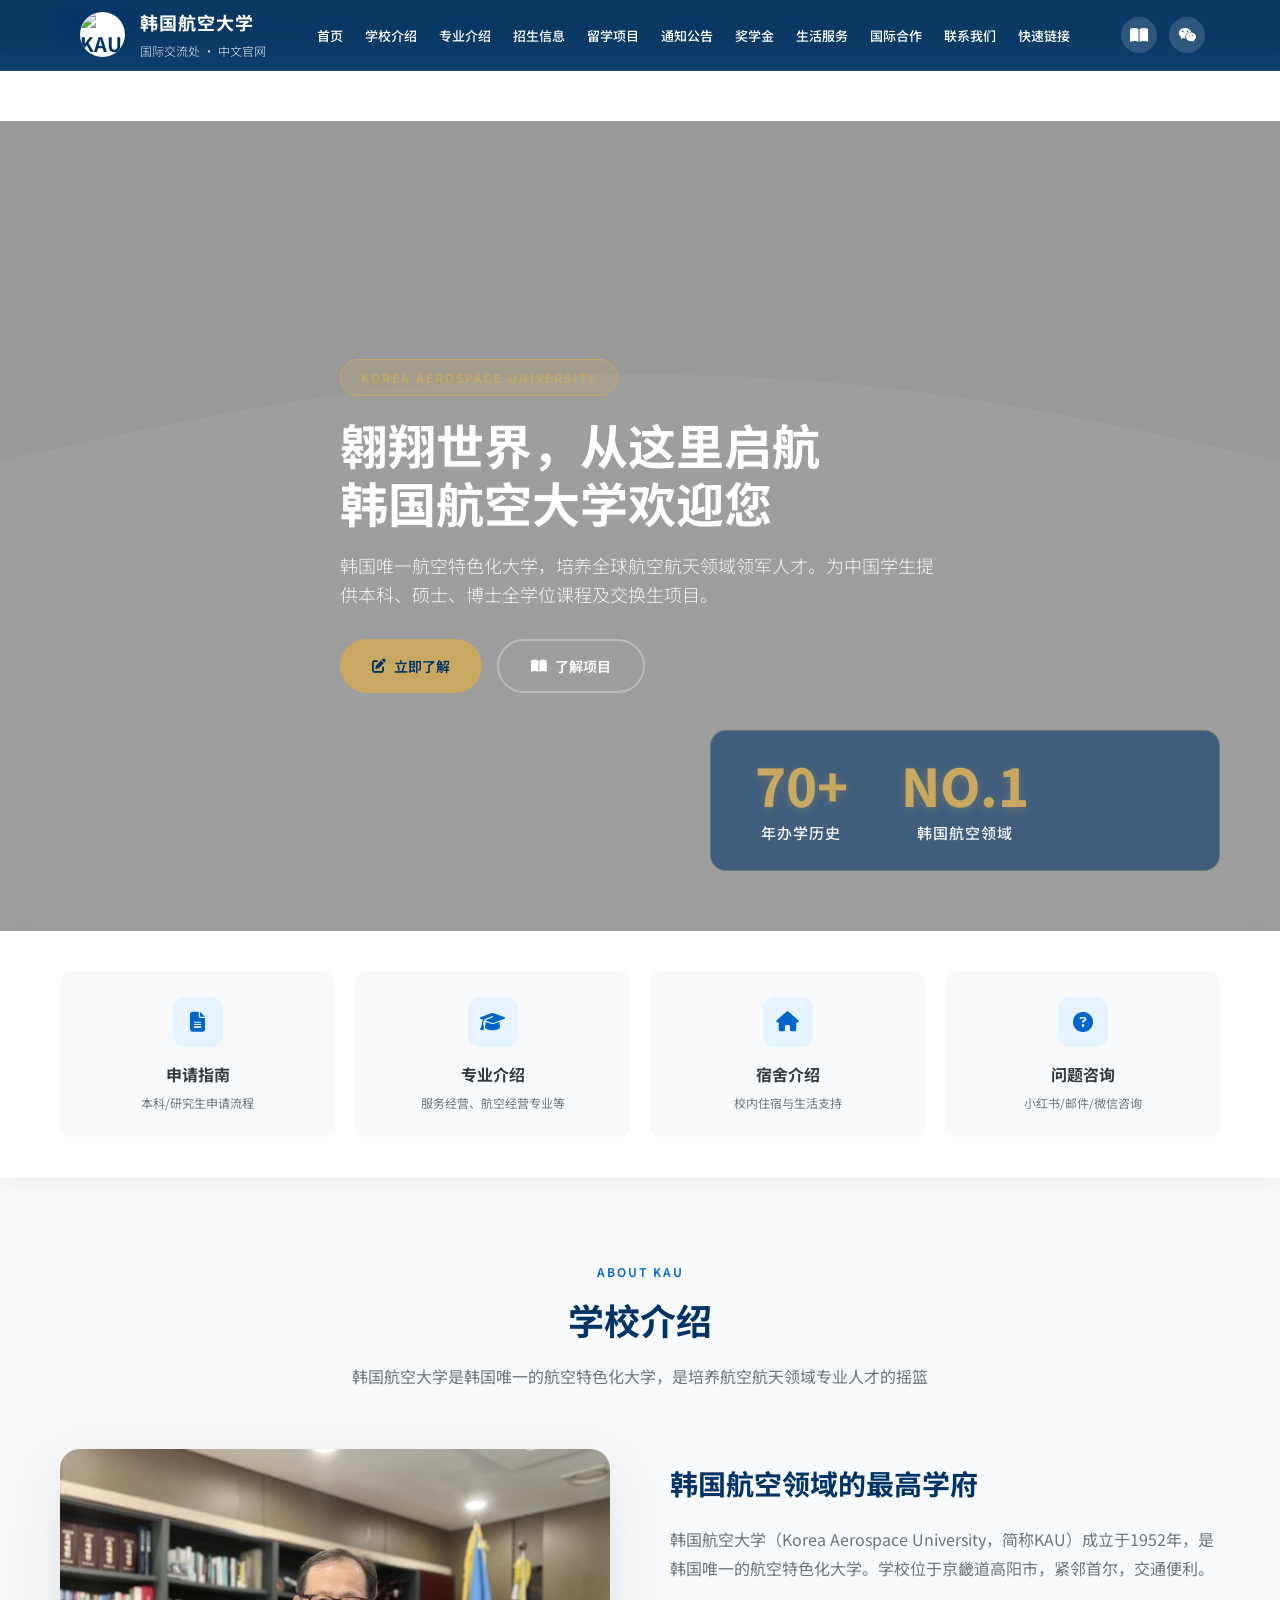
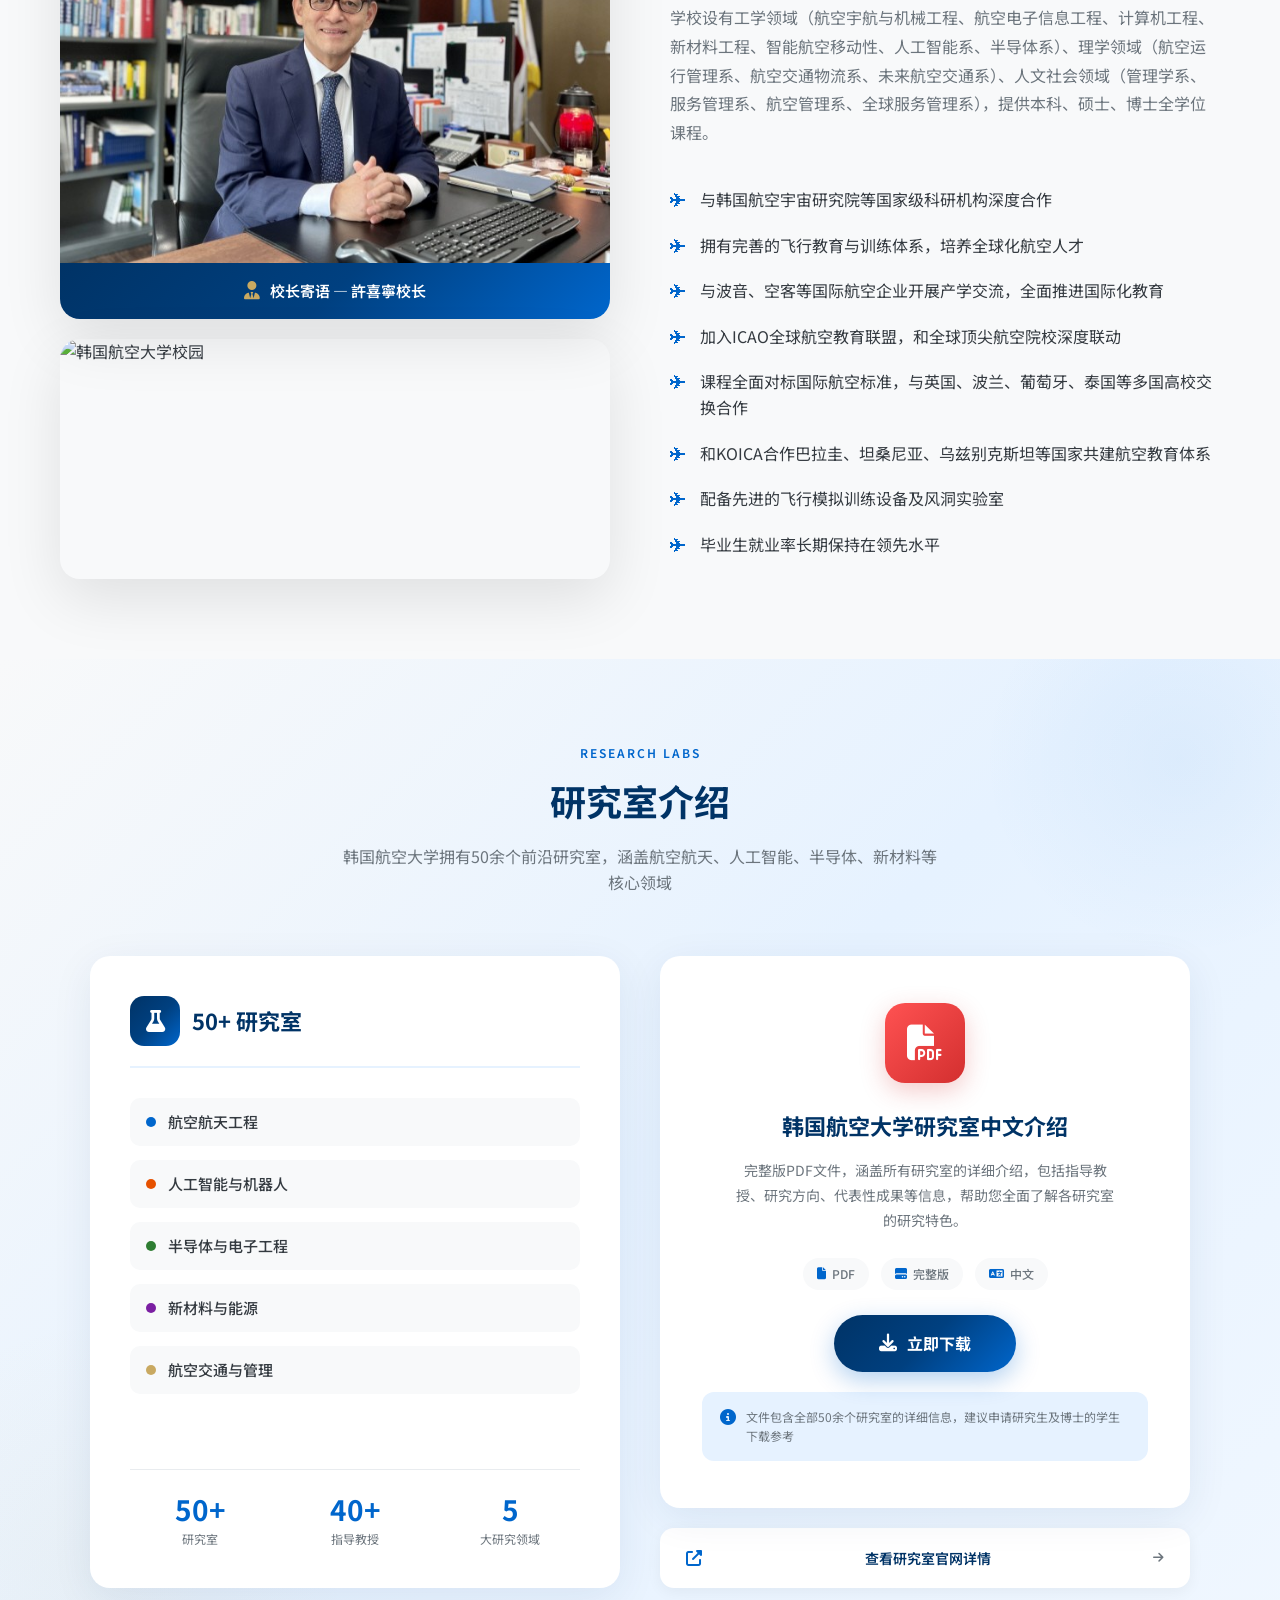
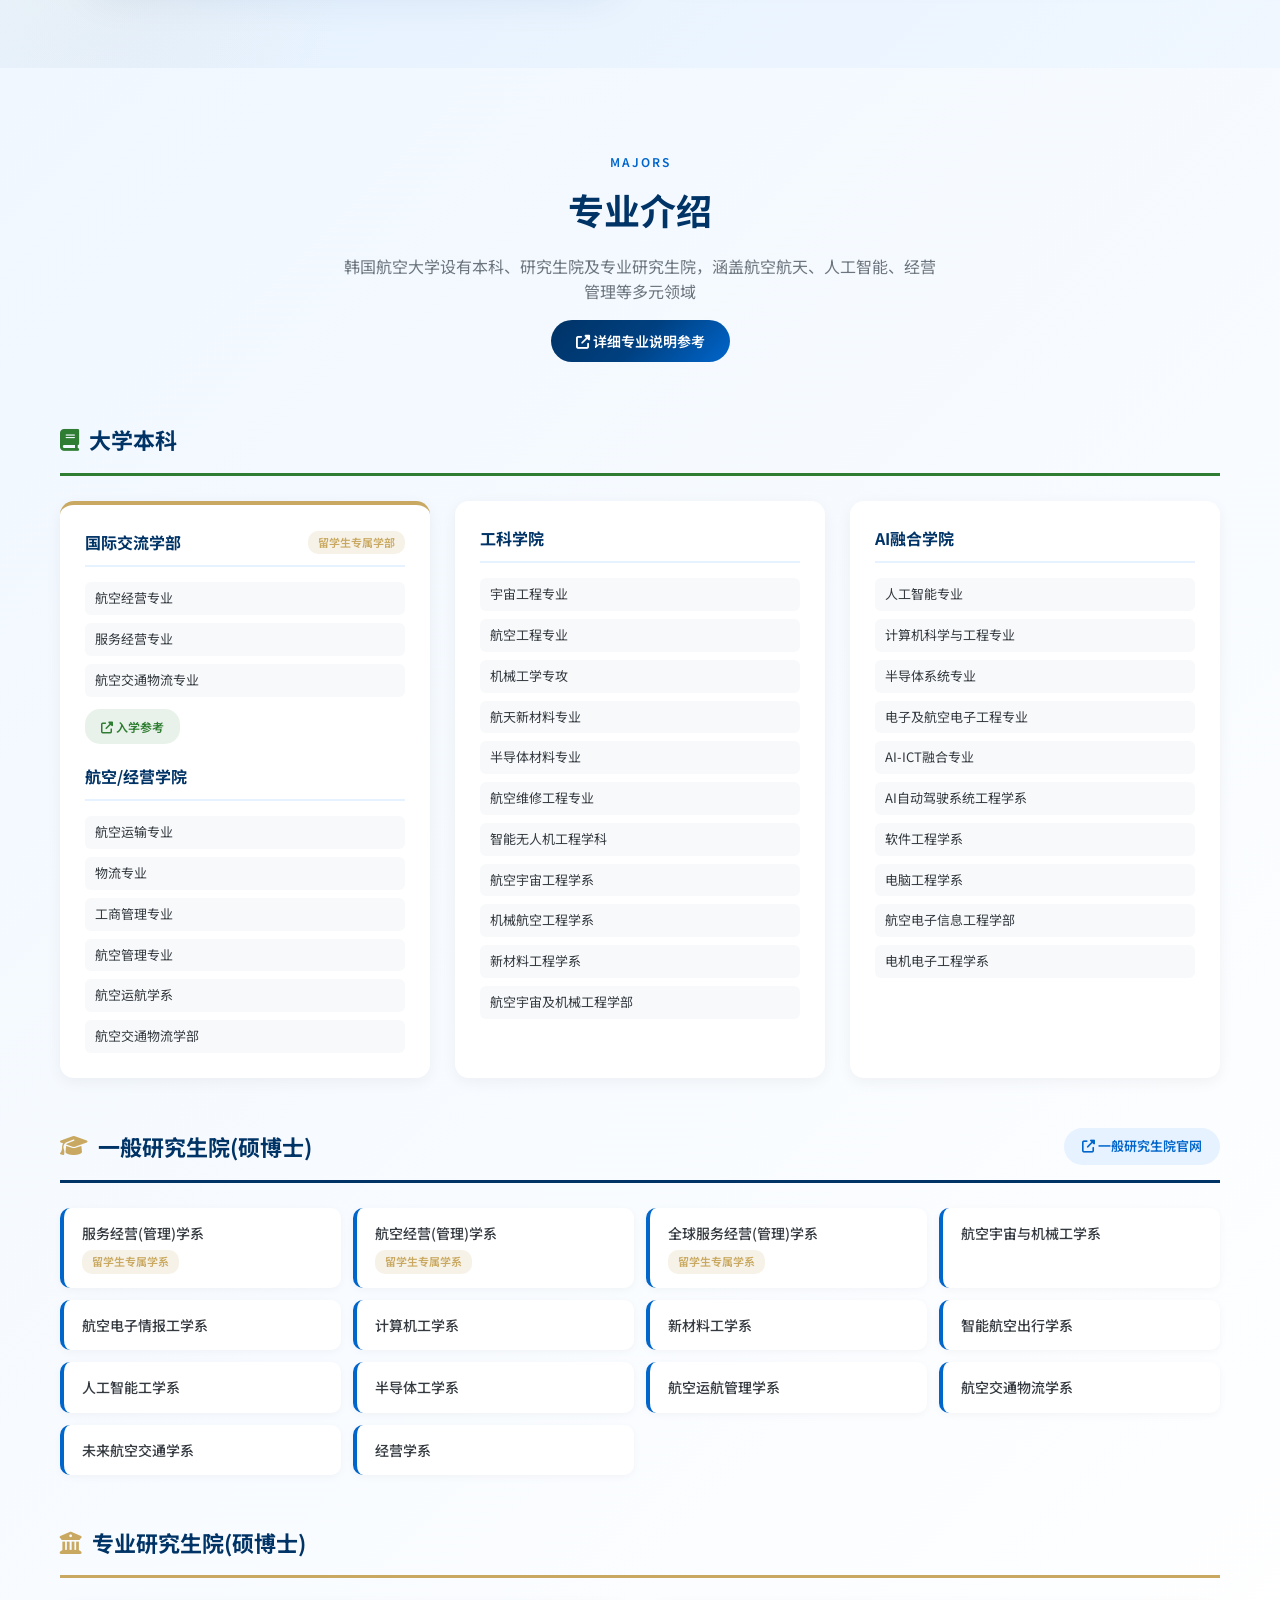
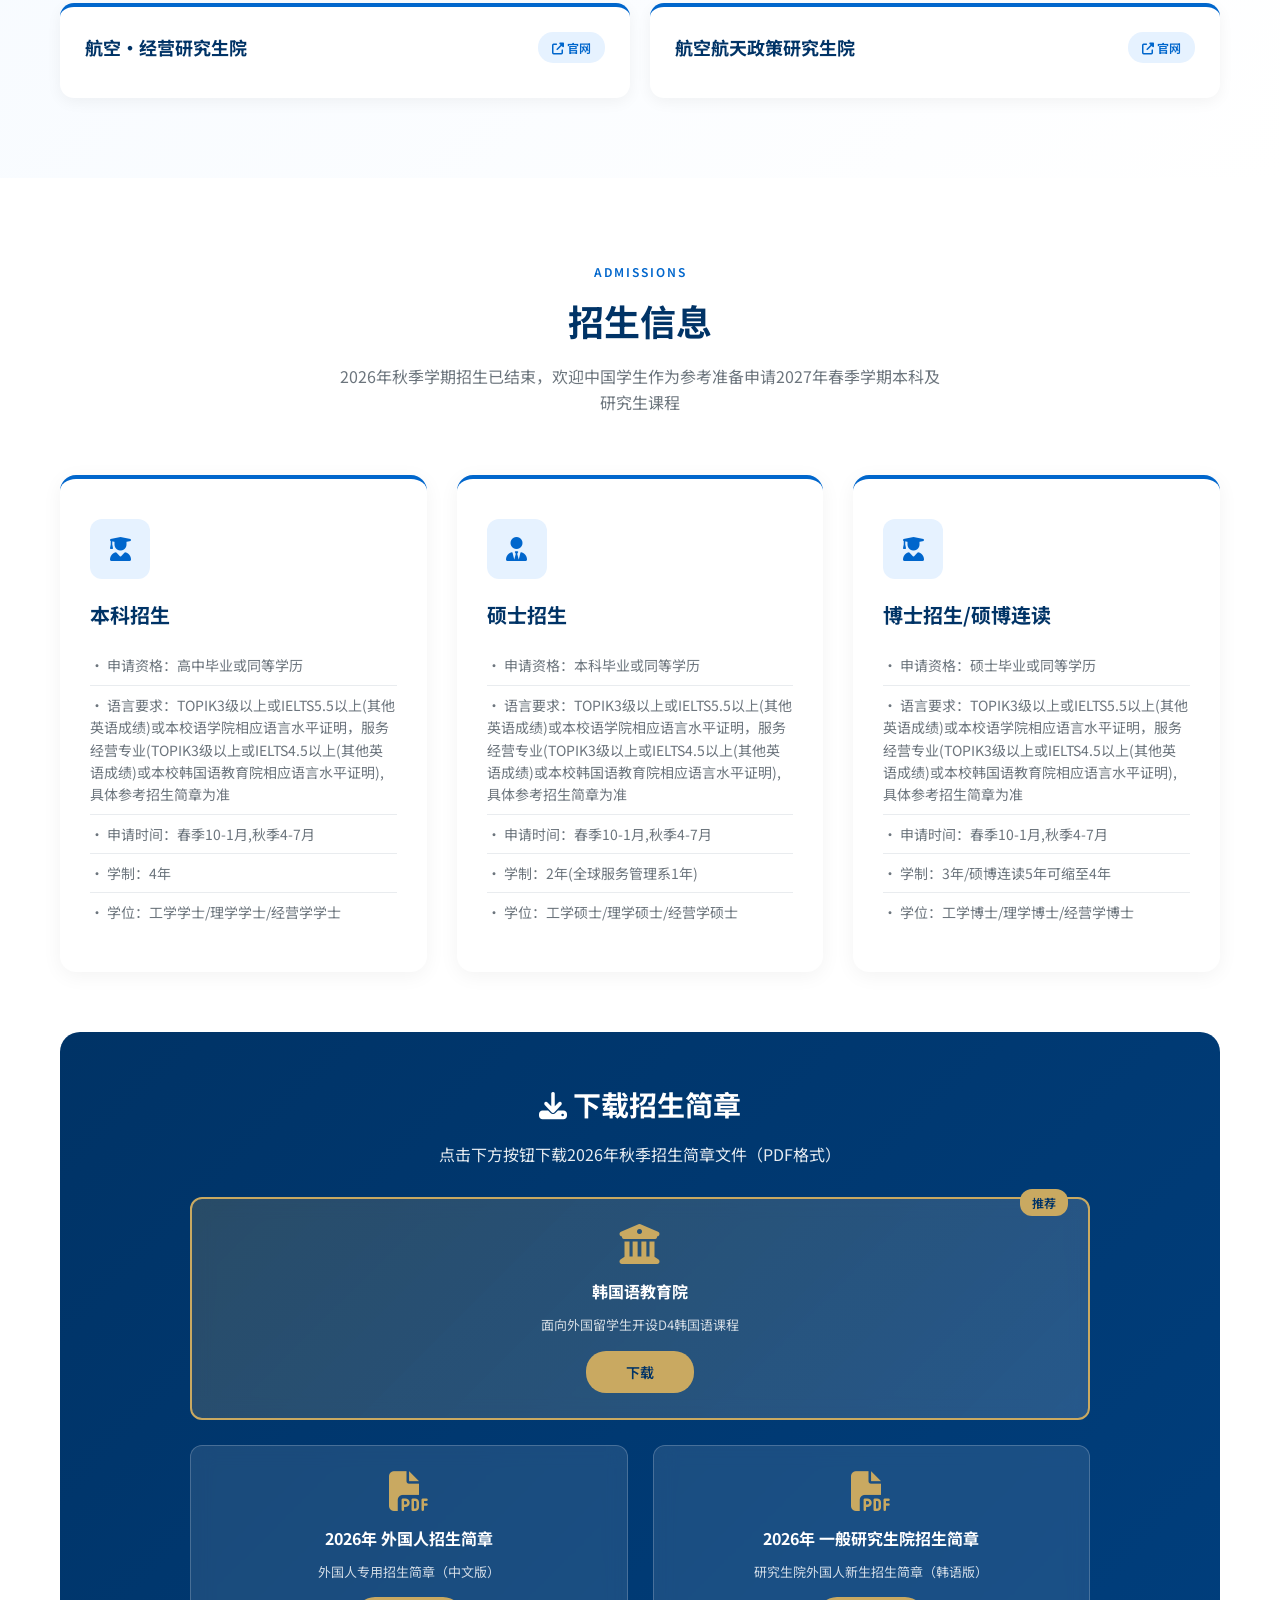
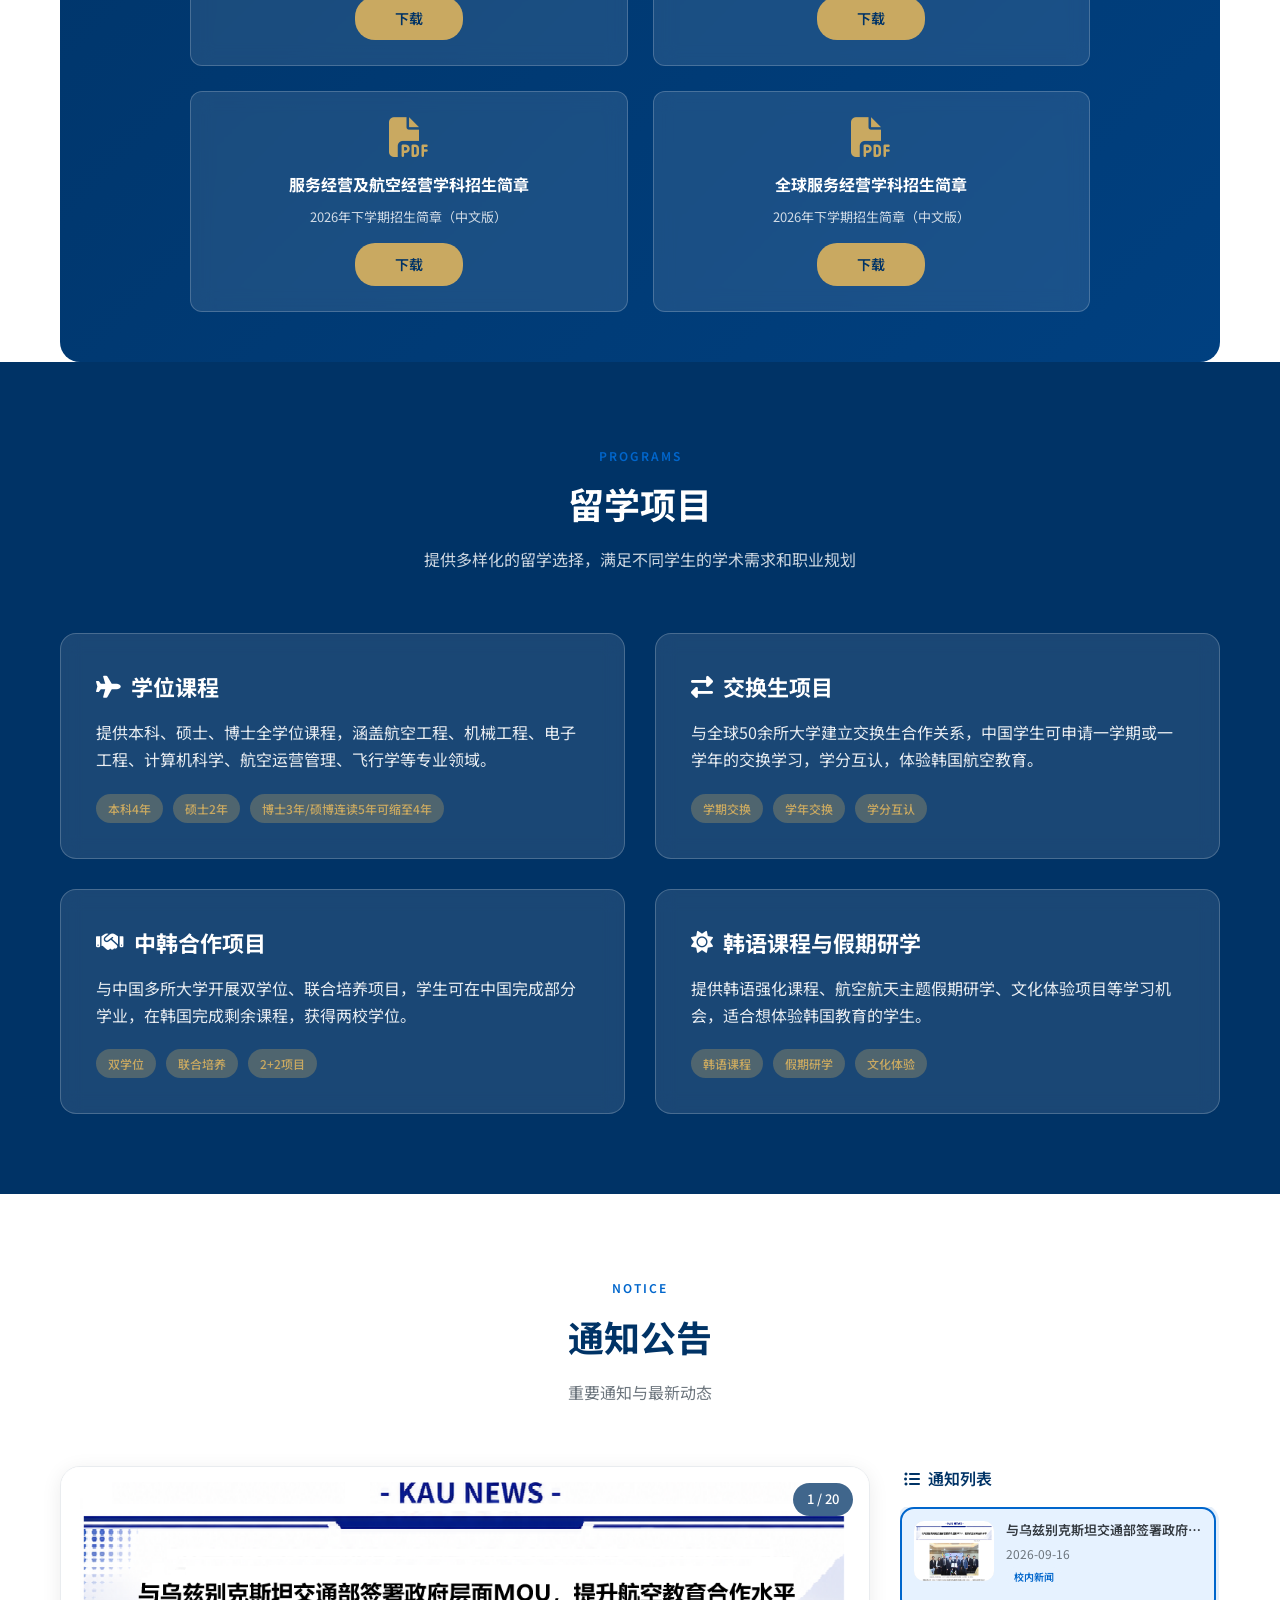
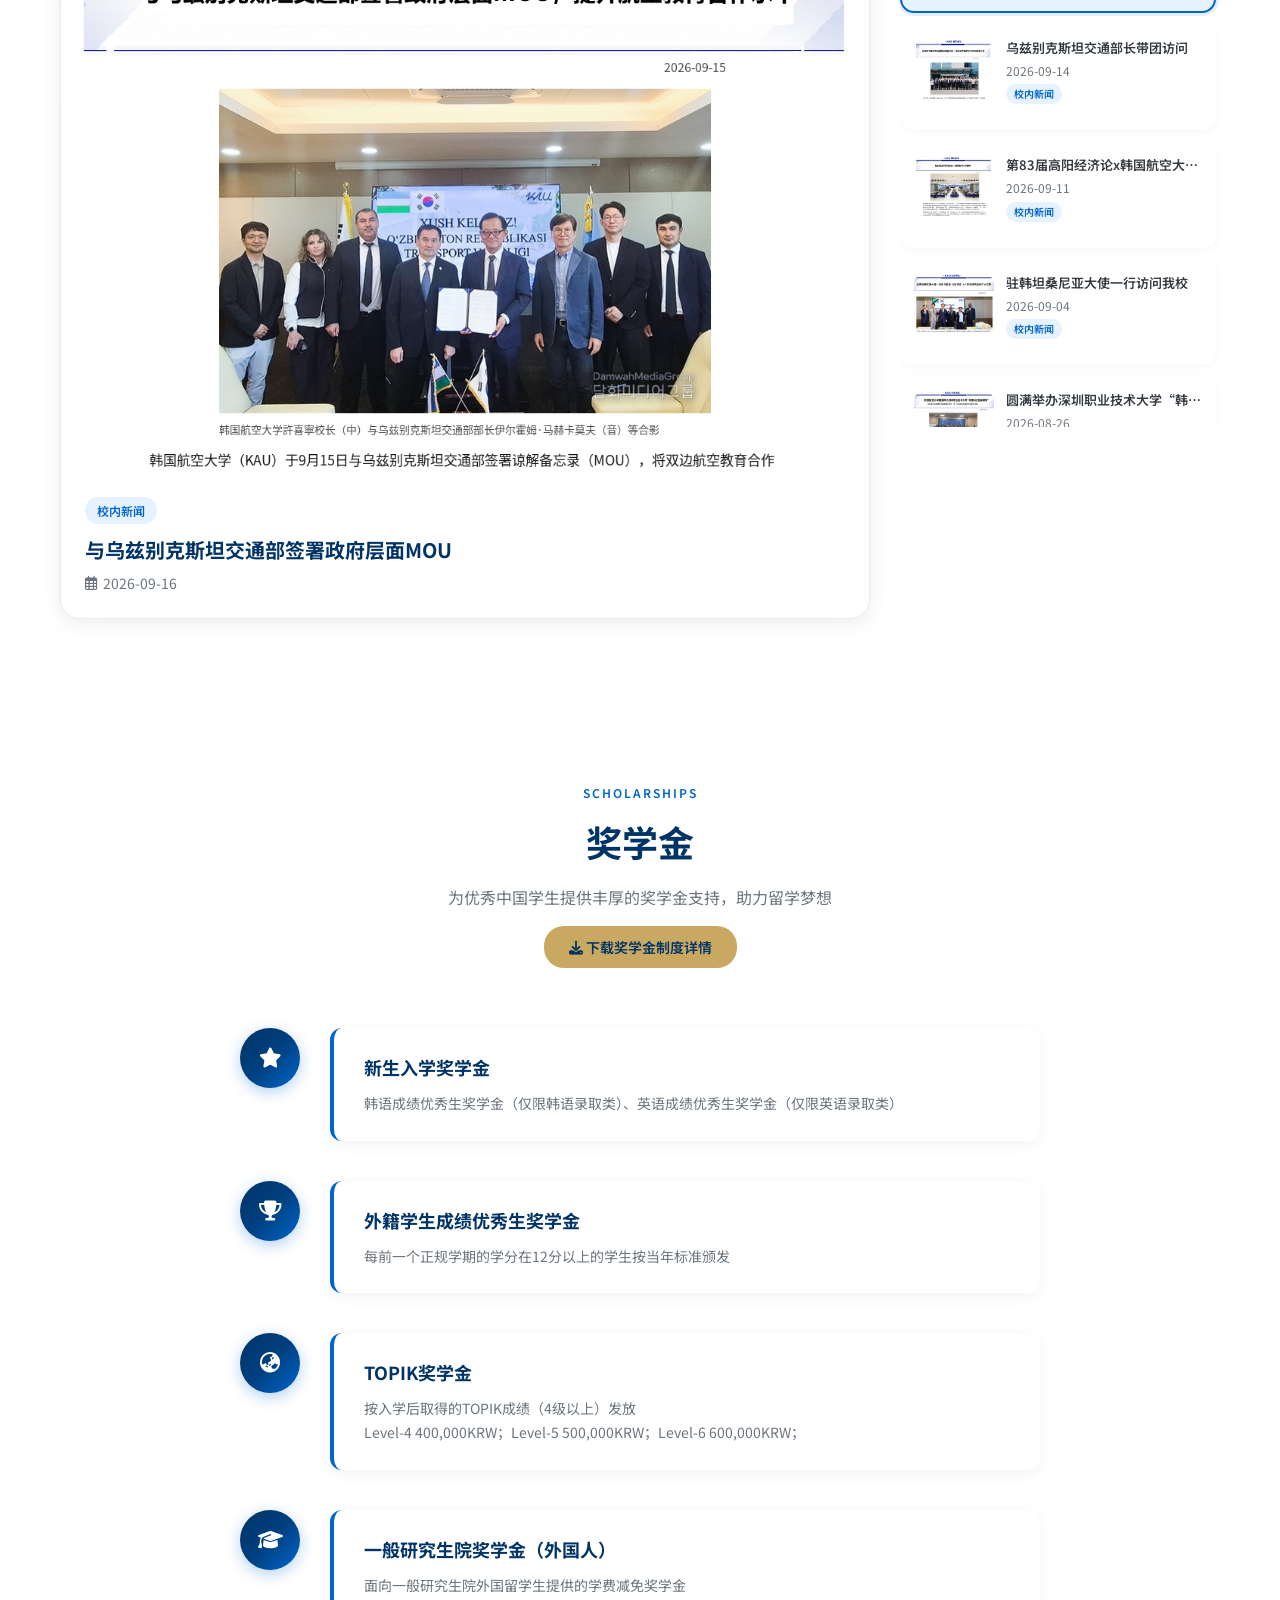
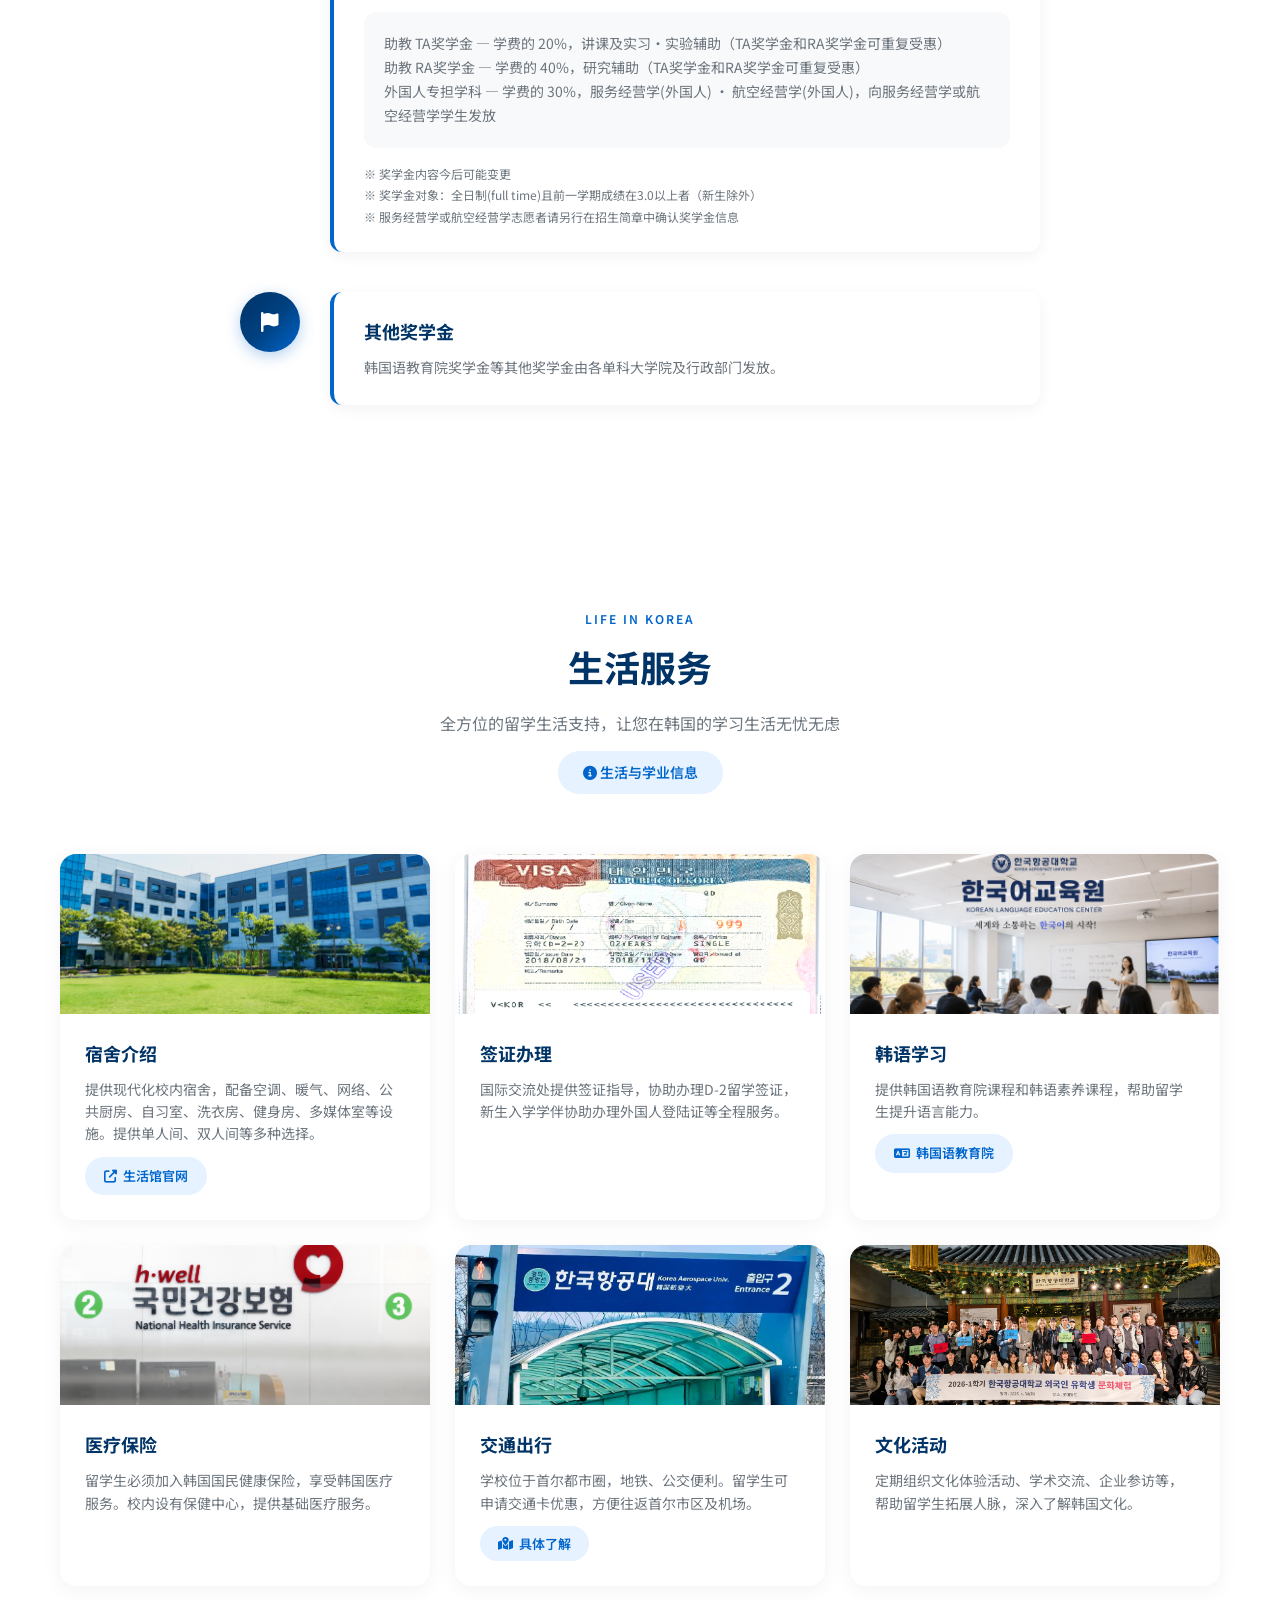
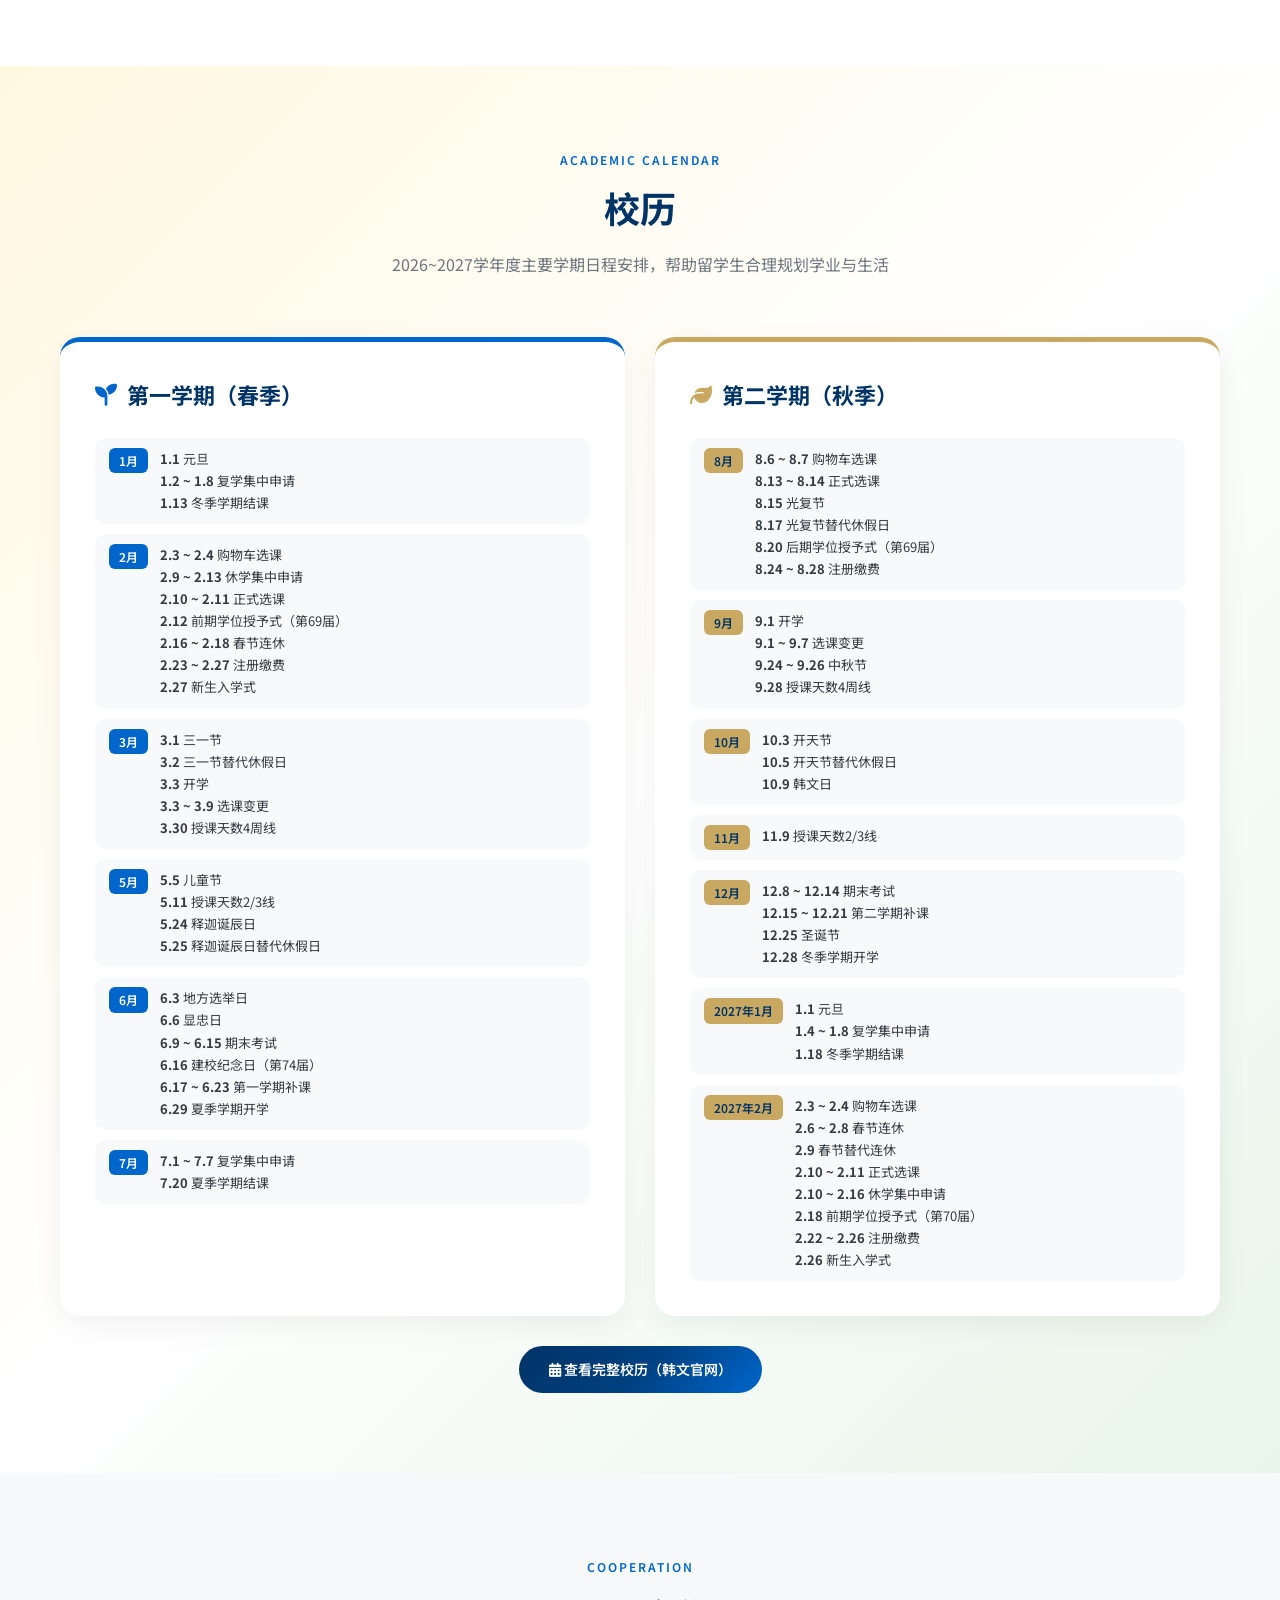
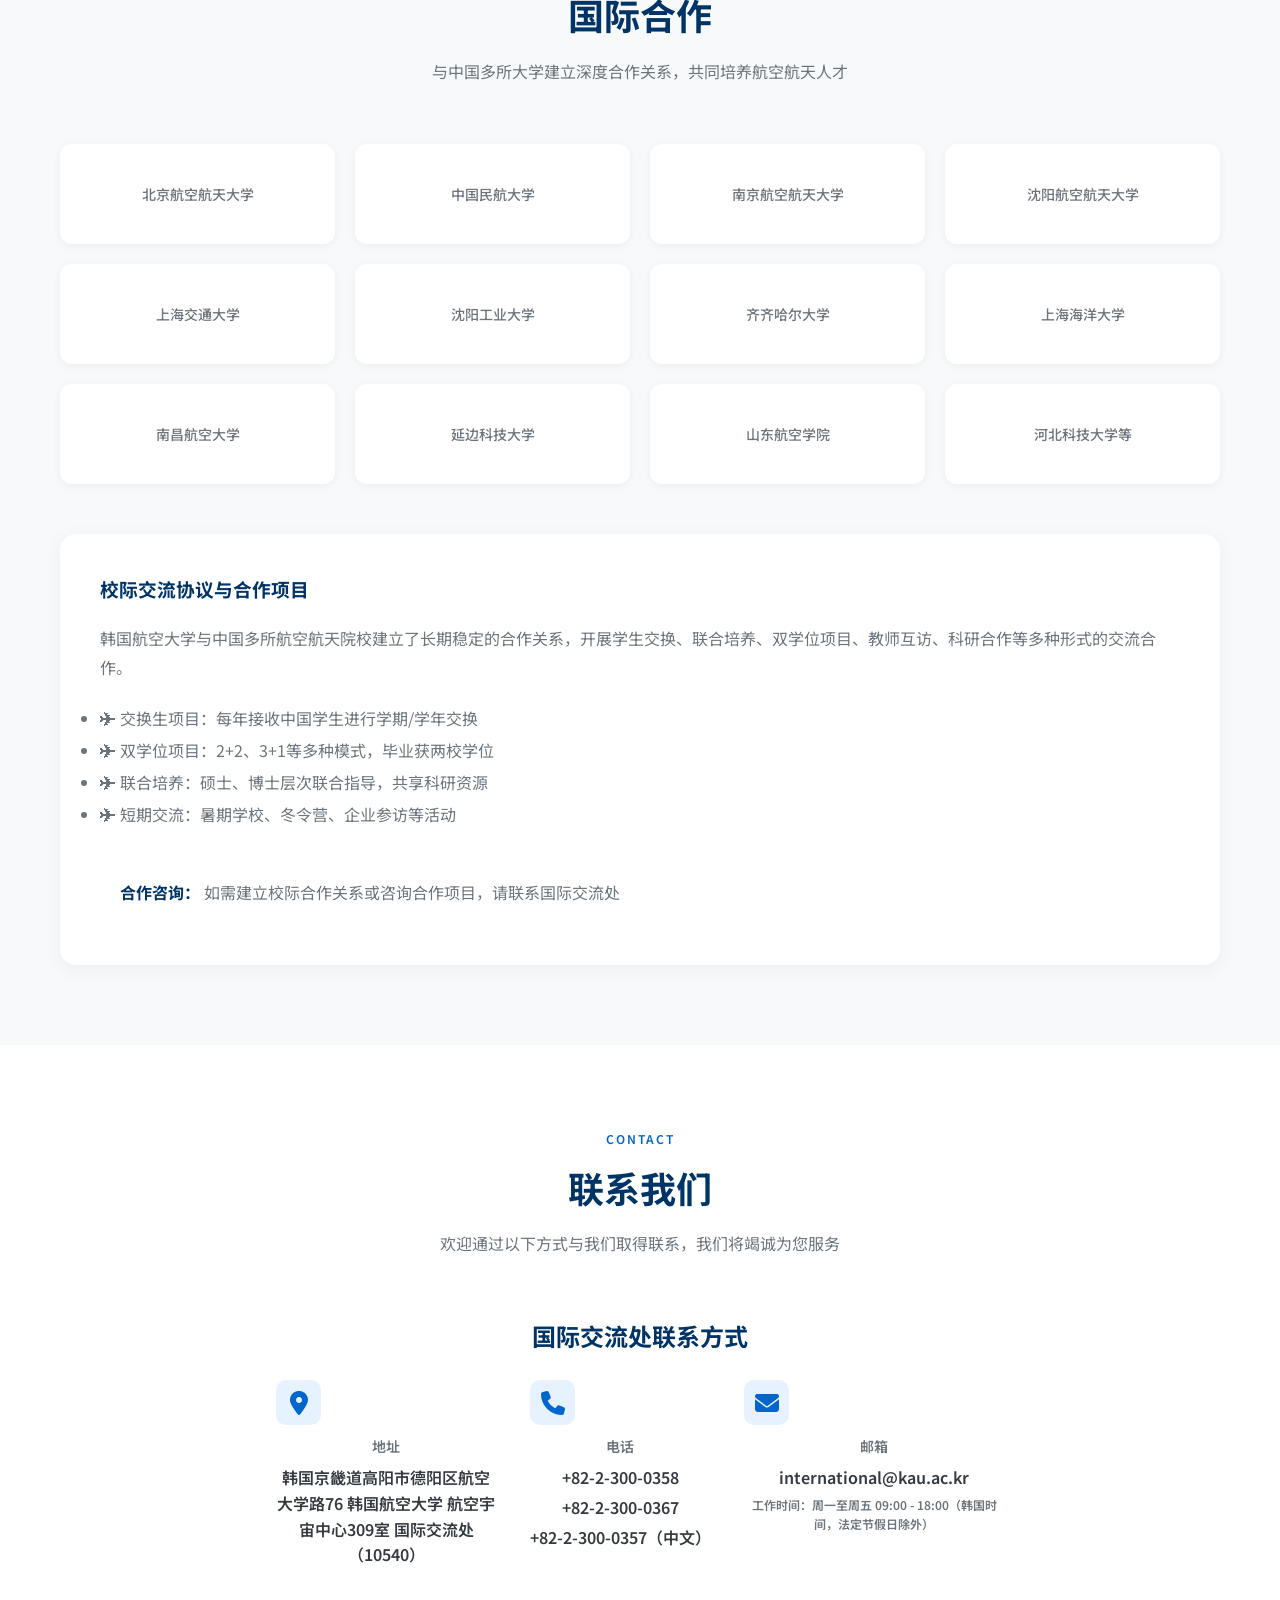
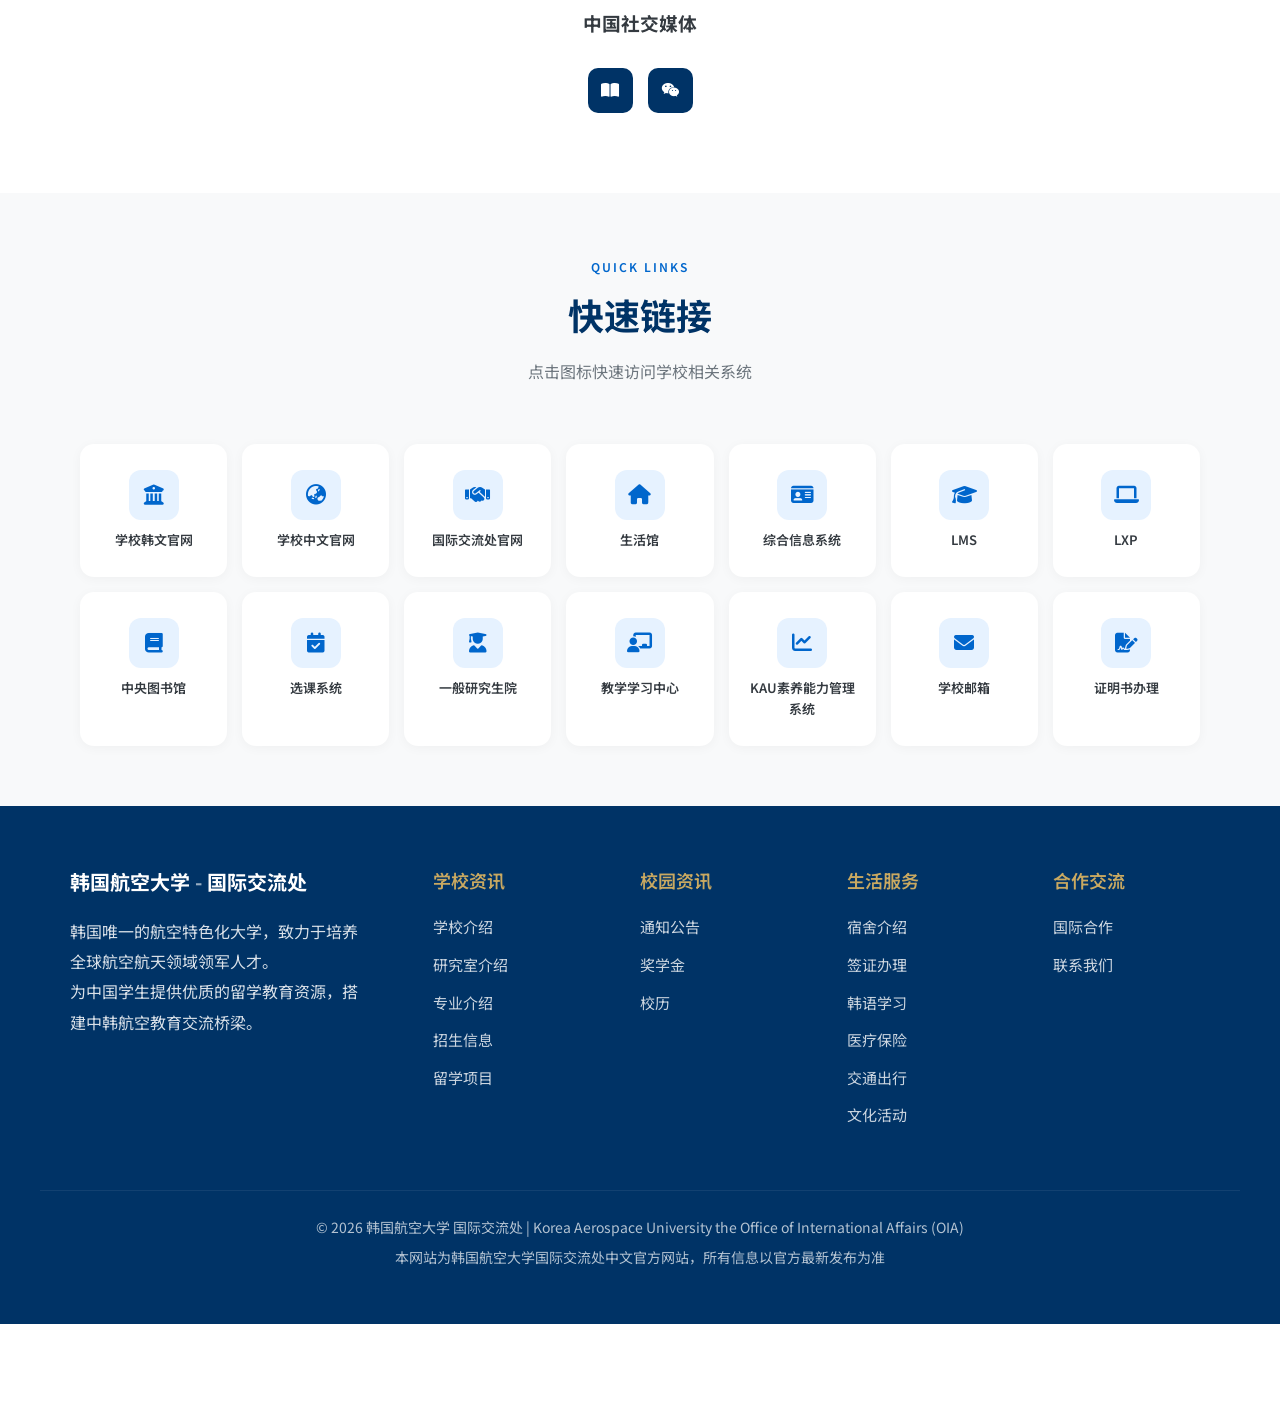
==== index.html @ 19623277 "Update notice title to include new text" ====
<!DOCTYPE html>
<html lang="zh-CN">
<head>
    <meta charset="UTF-8">
    <meta name="viewport" content="width=device-width, initial-scale=1.0">
    <title>韩国航空大学 国际交流处 - 中文官方网站</title>
    <meta name="description" content="韩国航空大学国际交流处中文官方网站，为中国留学生提供权威留学信息、招生指南、奖学金申请、韩国生活支持等一站式服务。">
    <link href="https://fonts.googleapis.com/css2?family=Noto+Sans+SC:wght@300;400;500;700&display=swap" rel="stylesheet">
    <link rel="stylesheet" href="https://cdnjs.cloudflare.com/ajax/libs/font-awesome/6.4.0/css/all.min.css">
    <style>

        :root {
            --primary-blue: #003366;
            --secondary-blue: #004080;
            --accent-blue: #0066cc;
            --light-blue: #e6f2ff;
            --white: #ffffff;
            --gray-100: #f8f9fa;
            --gray-200: #e9ecef;
            --gray-600: #6c757d;
            --gray-800: #343a40;
            --air-gold: #c9a961;
            --gradient-hero: linear-gradient(135deg, #003366 0%, #004080 50%, #0066cc 100%);
        }

        * {
            margin: 0;
            padding: 0;
            box-sizing: border-box;
        }

        body {
            font-family: 'Noto Sans SC', -apple-system, BlinkMacSystemFont, 'Segoe UI', sans-serif;
            line-height: 1.6;
            color: var(--gray-800);
            background-color: var(--white);
        }

        /* 导航栏 */
        .navbar {
            position: fixed;
            top: 0;
            width: 100%;
            background: rgba(0, 51, 102, 0.95);
            backdrop-filter: blur(10px);
            z-index: 1000;
            transition: all 0.3s ease;
            border-bottom: 1px solid rgba(255,255,255,0.1);
        }

        .nav-container {
            max-width: 1200px;
            margin: 0 auto;
            padding: 0 20px;
            display: flex;
            justify-content: space-between;
            align-items: center;
            height: 70px;
        }

        .logo-section {
            display: flex;
            align-items: center;
            gap: 15px;
        }

        .logo-icon {
            width: 45px;
            height: 45px;
            background: var(--white);
            border-radius: 50%;
            display: flex;
            align-items: center;
            justify-content: center;
            color: var(--primary-blue);
            font-size: 20px;
            font-weight: bold;
        }

        .logo-text {
            color: var(--white);
        }

        .logo-text h1 {
            font-size: 18px;
            font-weight: 700;
            letter-spacing: 1px;
        }

        .logo-text span {
            font-size: 12px;
            opacity: 0.9;
            font-weight: 300;
        }

        .nav-menu {
            display: flex;
            list-style: none;
            gap: 30px;
        }

        .nav-menu a {
            color: var(--white);
            text-decoration: none;
            font-size: 13px;
            font-weight: 500;
            transition: all 0.3s ease;
            position: relative;
            padding: 5px 0;
            white-space: nowrap;
        }

        .nav-menu a::after {
            content: '';
            position: absolute;
            bottom: 0;
            left: 0;
            width: 0;
            height: 2px;
            background: var(--air-gold);
            transition: width 0.3s ease;
        }

        .nav-menu a:hover::after {
            width: 100%;
        }

        .mobile-menu-btn {
            display: none;
            background: none;
            border: none;
            color: var(--white);
            font-size: 24px;
            cursor: pointer;
        }

        /* 英雄区 */
        .hero {
            margin-top: 70px;
            height: 90vh;
            min-height: 600px;
          background: 
linear-gradient(rgba(0,0,0,0.4), rgba(0,0,0,0.4)),
url('pic.jpg');
background-size: cover;
background-position: center;
background-repeat: no-repeat;
            position: relative;
            display: flex;
            align-items: center;
            overflow: hidden;
        }

        .hero::before {
            content: '';
            position: absolute;
            top: 0;
            left: 0;
            right: 0;
            bottom: 0;
            background: url('data:image/svg+xml,<svg xmlns="http://www.w3.org/2000/svg" viewBox="0 0 1440 320"><path fill="%23ffffff" fill-opacity="0.05" d="M0,96L48,112C96,128,192,160,288,160C384,160,480,128,576,112C672,96,768,96,864,112C960,128,1056,160,1152,160C1248,160,1344,128,1392,112L1440,96L1440,320L1392,320C1344,320,1248,320,1152,320C1056,320,960,320,864,320C768,320,672,320,576,320C480,320,384,320,288,320C192,320,96,320,48,320L0,320Z"></path></svg>') no-repeat bottom;
            background-size: cover;
        }

        .hero-content {
            max-width: 1200px;
            margin: 0 auto;
            padding: 0 20px;
            position: relative;
            z-index: 2;
            color: var(--white);
        }

        .hero-badge {
            display: inline-block;
            background: rgba(201, 169, 97, 0.2);
            border: 1px solid var(--air-gold);
            color: var(--air-gold);
            padding: 8px 20px;
            border-radius: 20px;
            font-size: 12px;
            font-weight: 600;
            letter-spacing: 2px;
            margin-bottom: 20px;
            text-transform: uppercase;
        }

        .hero h2 {
            font-size: 48px;
            font-weight: 700;
            margin-bottom: 20px;
            line-height: 1.2;
        }

        .hero p {
            font-size: 18px;
            opacity: 0.9;
            max-width: 600px;
            margin-bottom: 30px;
            font-weight: 300;
        }

        .hero-buttons {
            display: flex;
            gap: 15px;
            flex-wrap: wrap;
        }

        .btn {
            padding: 14px 32px;
            border-radius: 30px;
            text-decoration: none;
            font-weight: 600;
            font-size: 14px;
            transition: all 0.3s ease;
            display: inline-flex;
            align-items: center;
            gap: 8px;
        }

        .btn-primary {
            background: var(--air-gold);
            color: var(--primary-blue);
        }

        .btn-primary:hover {
            transform: translateY(-2px);
            box-shadow: 0 10px 30px rgba(201, 169, 97, 0.3);
        }

        .btn-secondary {
            background: transparent;
            color: var(--white);
            border: 2px solid rgba(255,255,255,0.3);
        }

        .btn-secondary:hover {
            background: var(--white);
            color: var(--primary-blue);
        }

        .hero-stats {
            position: absolute;
            bottom: 60px;
            right: 60px;
            display: flex;
            gap: 50px;
            color: var(--white);
            background: rgba(0, 51, 102, 0.6);
            backdrop-filter: blur(10px);
            padding: 25px 40px;
            border-radius: 16px;
            border: 1px solid rgba(201, 169, 97, 0.3);
        }

        .stat-item {
            text-align: center;
            min-width: 100px;
        }

        .stat-number {
            font-size: 52px;
            font-weight: 800;
            color: var(--air-gold);
            line-height: 1.1;
            text-shadow: 0 2px 10px rgba(201, 169, 97, 0.3);
        }

        .stat-label {
            font-size: 15px;
            opacity: 0.95;
            margin-top: 8px;
            font-weight: 500;
            letter-spacing: 1px;
        }

        /* 快捷菜单 */
        .quick-menu {
            background: var(--white);
            padding: 40px 0;
            box-shadow: 0 4px 20px rgba(0,0,0,0.05);
            position: relative;
            z-index: 10;
        }

        .quick-menu-container {
            max-width: 1200px;
            margin: 0 auto;
            padding: 0 20px;
            display: grid;
            grid-template-columns: repeat(4, 1fr);
            gap: 20px;
        }

        .quick-item {
            background: var(--gray-100);
            padding: 25px;
            border-radius: 12px;
            text-align: center;
            transition: all 0.3s ease;
            cursor: pointer;
            border: 1px solid transparent;
        }

        .quick-item:hover {
            transform: translateY(-5px);
            border-color: var(--accent-blue);
            box-shadow: 0 10px 30px rgba(0, 102, 204, 0.1);
        }

        .quick-icon {
            width: 50px;
            height: 50px;
            background: var(--light-blue);
            border-radius: 12px;
            display: flex;
            align-items: center;
            justify-content: center;
            margin: 0 auto 15px;
            color: var(--accent-blue);
            font-size: 20px;
        }

        .quick-item h3 {
            font-size: 16px;
            color: var(--gray-800);
            margin-bottom: 5px;
        }

        .quick-item p {
            font-size: 12px;
            color: var(--gray-600);
        }

        /* 板块通用样式 */
        .section {
            padding: 80px 0;
        }

        .container {
            max-width: 1200px;
            margin: 0 auto;
            padding: 0 20px;
        }

        .section-header {
            text-align: center;
            margin-bottom: 60px;
        }

        .section-tag {
            display: inline-block;
            color: var(--accent-blue);
            font-size: 12px;
            font-weight: 600;
            letter-spacing: 2px;
            text-transform: uppercase;
            margin-bottom: 10px;
        }

        .section-title {
            font-size: 36px;
            font-weight: 700;
            color: var(--primary-blue);
            margin-bottom: 15px;
        }

        .section-subtitle {
            font-size: 16px;
            color: var(--gray-600);
            max-width: 600px;
            margin: 0 auto;
        }

        /* 学校介绍 */
        .about-section {
            background: var(--gray-100);
        }

        .about-grid {
            display: grid;
            grid-template-columns: 1fr 1fr;
            gap: 60px;
            align-items: center;
        }

        .about-images-col {
            display: flex;
            flex-direction: column;
            gap: 20px;
        }

        .about-image-top {
            position: relative;
            border-radius: 20px;
            overflow: hidden;
            box-shadow: 0 20px 60px rgba(0,0,0,0.1);
            flex: 1;
        }

        .about-image-top img {
            width: 100%;
            height: 100%;
            min-height: 240px;
            object-fit: cover;
            display: block;
        }

        .about-image-bottom {
            position: relative;
            border-radius: 20px;
            overflow: hidden;
            box-shadow: 0 20px 60px rgba(0,0,0,0.1);
            flex: 1;
            display: flex;
            flex-direction: column;
        }

        .about-image-bottom img {
            width: 100%;
            height: 100%;
            min-height: 240px;
            object-fit: cover;
            display: block;
            flex: 1;
        }

        .president-link {
            display: flex;
            align-items: center;
            justify-content: center;
            gap: 10px;
            padding: 16px 20px;
            background: var(--gradient-hero);
            color: var(--white);
            text-decoration: none;
            font-size: 15px;
            font-weight: 600;
            transition: all 0.3s ease;
        }

        .president-link:hover {
            background: linear-gradient(135deg, #004080 0%, #0066cc 50%, #0080ff 100%);
        }

        .president-link i {
            font-size: 18px;
            color: var(--air-gold);
        }

        .about-content h3 {
            font-size: 28px;
            color: var(--primary-blue);
            margin-bottom: 20px;
        }

        .about-content p {
            color: var(--gray-600);
            margin-bottom: 20px;
            line-height: 1.8;
        }

        .feature-list {
            list-style: none;
            margin-top: 30px;
        }

        .feature-list li {
            padding: 10px 0;
            padding-left: 30px;
            position: relative;
            color: var(--gray-800);
        }

        .feature-list li::before {
            content: '✈';
            position: absolute;
            left: 0;
            color: var(--accent-blue);
        }

        /* 招生信息 */
        .admission-cards {
            display: grid;
            grid-template-columns: repeat(3, 1fr);
            gap: 30px;
        }

        .admission-card {
            background: var(--white);
            border-radius: 16px;
            padding: 40px 30px;
            box-shadow: 0 4px 20px rgba(0,0,0,0.05);
            transition: all 0.3s ease;
            border-top: 4px solid var(--accent-blue);
        }

        .admission-card:hover {
            transform: translateY(-10px);
            box-shadow: 0 20px 40px rgba(0,0,0,0.1);
        }

        .admission-icon {
            width: 60px;
            height: 60px;
            background: var(--light-blue);
            border-radius: 12px;
            display: flex;
            align-items: center;
            justify-content: center;
            color: var(--accent-blue);
            font-size: 24px;
            margin-bottom: 20px;
        }

        .admission-card h3 {
            font-size: 20px;
            color: var(--primary-blue);
            margin-bottom: 15px;
        }

        .admission-card ul {
            list-style: none;
            color: var(--gray-600);
            font-size: 14px;
        }

        .admission-card li {
            padding: 8px 0;
            border-bottom: 1px solid var(--gray-200);
        }

        .admission-card li:last-child {
            border-bottom: none;
        }

        /* 留学项目 */
        .programs-section {
            background: var(--primary-blue);
            color: var(--white);
        }

        .programs-section .section-title {
            color: var(--white);
        }

        .programs-section .section-subtitle {
            color: rgba(255,255,255,0.8);
        }

        .programs-grid {
            display: grid;
            grid-template-columns: repeat(2, 1fr);
            gap: 30px;
        }

        .program-item {
            background: rgba(255,255,255,0.1);
            backdrop-filter: blur(10px);
            border: 1px solid rgba(255,255,255,0.2);
            border-radius: 16px;
            padding: 35px;
            transition: all 0.3s ease;
        }

        .program-item:hover {
            background: rgba(255,255,255,0.15);
            transform: translateY(-5px);
        }

        .program-item h3 {
            font-size: 22px;
            margin-bottom: 15px;
            display: flex;
            align-items: center;
            gap: 10px;
        }

        .program-item p {
            opacity: 0.9;
            line-height: 1.7;
            margin-bottom: 20px;
        }

        .program-tags {
            display: flex;
            gap: 10px;
            flex-wrap: wrap;
        }

        .program-tag {
            background: rgba(201, 169, 97, 0.3);
            color: var(--air-gold);
            padding: 5px 12px;
            border-radius: 20px;
            font-size: 12px;
            font-weight: 500;
        }

        /* 奖学金 */
        .scholarship-timeline {
            position: relative;
            max-width: 800px;
            margin: 0 auto;
        }

        .scholarship-item {
            display: flex;
            gap: 30px;
            margin-bottom: 40px;
            position: relative;
        }

        .scholarship-icon {
            width: 60px;
            height: 60px;
            background: var(--gradient-hero);
            border-radius: 50%;
            display: flex;
            align-items: center;
            justify-content: center;
            color: var(--white);
            font-size: 20px;
            flex-shrink: 0;
            box-shadow: 0 4px 15px rgba(0, 102, 204, 0.3);
        }

        .scholarship-content {
            background: var(--white);
            padding: 25px 30px;
            border-radius: 12px;
            box-shadow: 0 4px 15px rgba(0,0,0,0.05);
            flex: 1;
            border-left: 4px solid var(--accent-blue);
        }

        .scholarship-content h3 {
            color: var(--primary-blue);
            font-size: 18px;
            margin-bottom: 10px;
        }

        .scholarship-content p {
            color: var(--gray-600);
            font-size: 14px;
            line-height: 1.7;
        }

        .scholarship-amount {
            display: inline-block;
            background: var(--air-gold);
            color: var(--primary-blue);
            padding: 5px 15px;
            border-radius: 20px;
            font-size: 12px;
            font-weight: 700;
            margin-top: 10px;
        }

        /* 生活服务 */
        .life-grid {
            display: grid;
            grid-template-columns: repeat(3, 1fr);
            gap: 25px;
        }

        .life-card {
            background: var(--white);
            border-radius: 16px;
            overflow: hidden;
            box-shadow: 0 4px 20px rgba(0,0,0,0.05);
            transition: all 0.3s ease;
        }

        .life-card:hover {
            transform: translateY(-5px);
            box-shadow: 0 15px 40px rgba(0,0,0,0.1);
        }

.life-image {
            height: 160px;
            background: var(--gray-200);
            display: flex;
            align-items: center;
            justify-content: center;
            color: var(--gray-600);
            font-size: 30px;
            overflow: hidden;
            position: relative;
        }

        .life-image img {
            width: 100%;
            height: 100%;
            object-fit: cover;
            transition: transform 0.4s ease;
        }

        .life-card:hover .life-image img {
            transform: scale(1.08);
        }

        .life-content {
            padding: 25px;
        }

        .life-content h3 {
            font-size: 18px;
            color: var(--primary-blue);
            margin-bottom: 10px;
        }

        .life-content p {
            font-size: 14px;
            color: var(--gray-600);
            line-height: 1.6;
        }

        /* 国际合作 */
        .cooperation-section {
            background: var(--gray-100);
        }

        .partners-grid {
            display: grid;
            grid-template-columns: repeat(4, 1fr);
            gap: 20px;
            margin-bottom: 50px;
        }

        .partner-logo {
            background: var(--white);
            height: 100px;
            border-radius: 12px;
            display: flex;
            align-items: center;
            justify-content: center;
            box-shadow: 0 2px 10px rgba(0,0,0,0.05);
            font-size: 14px;
            color: var(--gray-600);
            font-weight: 500;
            transition: all 0.3s ease;
        }

        .partner-logo:hover {
            transform: translateY(-3px);
            box-shadow: 0 8px 25px rgba(0,0,0,0.1);
            color: var(--accent-blue);
        }

        .cooperation-info {
            background: var(--white);
            padding: 40px;
            border-radius: 16px;
            box-shadow: 0 4px 20px rgba(0,0,0,0.05);
        }

        /* 联系我们 */
        .contact-grid {
            display: grid;
            grid-template-columns: 1fr 1fr;
            gap: 50px;
        }

        .contact-info h3 {
            font-size: 24px;
            color: var(--primary-blue);
            margin-bottom: 30px;
        }

        .contact-item {
            display: flex;
            flex-direction: column;
            align-items: center;
            gap: 15px;
            margin-bottom: 25px;
            text-align: center;
        }

        .contact-icon {
            width: 45px;
            height: 45px;
            background: var(--light-blue);
            border-radius: 10px;
            display: flex;
            align-items: center;
            justify-content: center;
            color: var(--accent-blue);
            font-size: 18px;
            flex-shrink: 0;
        }

        .contact-detail {
            text-align: center;
        }

        .contact-detail h4 {
            font-size: 14px;
            color: var(--gray-600);
            margin-bottom: 5px;
            font-weight: 500;
        }

        .contact-detail p {
            font-size: 16px;
            color: var(--gray-800);
            font-weight: 600;
        }

        .social-links {
            display: flex;
            gap: 15px;
            margin-top: 30px;
        }

        .social-link {
            width: 45px;
            height: 45px;
            background: var(--primary-blue);
            border-radius: 10px;
            display: flex;
            align-items: center;
            justify-content: center;
            color: var(--white);
            text-decoration: none;
            transition: all 0.3s ease;
        }

        .social-link:hover {
            background: var(--accent-blue);
            transform: translateY(-3px);
        }

        .contact-form {
            background: var(--white);
            padding: 40px;
            border-radius: 16px;
            box-shadow: 0 4px 20px rgba(0,0,0,0.05);
        }

        .form-group {
            margin-bottom: 20px;
        }

        .form-group label {
            display: block;
            font-size: 14px;
            color: var(--gray-800);
            margin-bottom: 8px;
            font-weight: 500;
        }

        .form-group input,
        .form-group textarea,
        .form-group select {
            width: 100%;
            padding: 12px 15px;
            border: 1px solid var(--gray-200);
            border-radius: 8px;
            font-size: 14px;
            transition: all 0.3s ease;
            font-family: inherit;
        }

        .form-group input:focus,
        .form-group textarea:focus,
        .form-group select:focus {
            outline: none;
            border-color: var(--accent-blue);
            box-shadow: 0 0 0 3px rgba(0, 102, 204, 0.1);
        }

        .form-group textarea {
            resize: vertical;
            min-height: 120px;
        }

        .submit-btn {
            width: 100%;
            padding: 14px;
            background: var(--gradient-hero);
            color: var(--white);
            border: none;
            border-radius: 8px;
            font-size: 16px;
            font-weight: 600;
            cursor: pointer;
            transition: all 0.3s ease;
        }

        .submit-btn:hover {
            transform: translateY(-2px);
            box-shadow: 0 8px 25px rgba(0, 102, 204, 0.3);
        }

        /* 页脚 */
        footer {
            background: var(--primary-blue);
            color: var(--white);
            padding: 60px 0 30px;
        }

        .footer-content {
            max-width: 1200px;
            margin: 0 auto;
            padding: 0 20px;
            display: grid;
            grid-template-columns: 2fr 1fr 1fr 1fr;
            gap: 40px;
        }

        .footer-brand h3 {
            font-size: 20px;
            margin-bottom: 15px;
        }

        .footer-brand p {
            opacity: 0.8;
            font-size: 14px;
            line-height: 1.7;
        }

        .footer-links h4 {
            font-size: 14px;
            margin-bottom: 20px;
            color: var(--air-gold);
        }

        .footer-links ul {
            list-style: none;
        }

        .footer-links li {
            margin-bottom: 10px;
        }

        .footer-links a {
            color: rgba(255,255,255,0.8);
            text-decoration: none;
            font-size: 14px;
            transition: color 0.3s ease;
        }

        .footer-links a:hover {
            color: var(--white);
        }

        .footer-bottom {
            max-width: 1200px;
            margin: 40px auto 0;
            padding: 20px;
            border-top: 1px solid rgba(255,255,255,0.1);
            text-align: center;
            font-size: 13px;
            opacity: 0.6;
        }

        /* 通知公告栏 */
        .notice-bar {
            background: var(--air-gold);
            color: var(--primary-blue);
            padding: 12px 0;
            position: relative;
            overflow: hidden;
        }

        .notice-content {
            max-width: 1200px;
            margin: 0 auto;
            padding: 0 20px;
            display: flex;
            align-items: center;
            gap: 15px;
        }

        .notice-label {
            background: var(--primary-blue);
            color: var(--white);
            padding: 4px 12px;
            border-radius: 4px;
            font-size: 12px;
            font-weight: 600;
            flex-shrink: 0;
        }

        .notice-text {
            font-size: 14px;
            font-weight: 500;
            white-space: nowrap;
            overflow: hidden;
            text-overflow: ellipsis;
        }

                /* 顶部社交媒体链接 */
        .nav-social-links a:hover {
            background: var(--air-gold) !important;
            color: var(--primary-blue) !important;
            transform: translateY(-2px);
            box-shadow: 0 4px 12px rgba(201, 169, 97, 0.3);
        }


        /* ===== 通知公告画廊（新版） ===== */
        .notice-gallery-wrapper {
            max-width: 1200px;
            margin: 0 auto;
        }

        .notice-gallery {
            display: flex;
            gap: 30px;
            align-items: flex-start;
        }

        /* 左侧主图区 */
        .main-notice {
            flex: 1;
            background: var(--white);
            border-radius: 20px;
            overflow: hidden;
            box-shadow: 0 4px 20px rgba(0,0,0,0.08);
            position: relative;
            border: 1px solid var(--gray-200);
        }

        .notice-image-wrapper {
            position: relative;
            width: 100%;
            aspect-ratio: 4/3;
            overflow: hidden;
            cursor: zoom-in;
            background: var(--gray-100);
        }

        .notice-image {
            width: 100%;
            height: 100%;
            object-fit: cover;
            object-position: top center;
            transition: transform 0.5s cubic-bezier(0.4, 0, 0.2, 1), opacity 0.4s ease;
        }

        .notice-image.fade-out {
            opacity: 0;
        }

        .notice-image-wrapper:hover .notice-image {
            transform: scale(1.03);
        }

        /* 导航箭头 */
        .notice-nav-btn {
            position: absolute;
            top: 50%;
            transform: translateY(-50%);
            width: 44px;
            height: 44px;
            border-radius: 50%;
            background: rgba(255,255,255,0.95);
            border: none;
            cursor: pointer;
            display: flex;
            align-items: center;
            justify-content: center;
            box-shadow: 0 4px 15px rgba(0,0,0,0.15);
            transition: all 0.3s ease;
            z-index: 10;
            opacity: 0;
            color: var(--primary-blue);
            font-size: 16px;
        }

        .main-notice:hover .notice-nav-btn {
            opacity: 1;
        }

        .notice-nav-btn:hover {
            background: var(--white);
            transform: translateY(-50%) scale(1.1);
            color: var(--accent-blue);
        }

        .notice-nav-btn.prev { left: 16px; }
        .notice-nav-btn.next { right: 16px; }

        /* 图片计数器 */
        .notice-counter {
            position: absolute;
            top: 16px;
            right: 16px;
            background: rgba(0, 51, 102, 0.75);
            color: var(--white);
            padding: 6px 14px;
            border-radius: 20px;
            font-size: 13px;
            font-weight: 500;
            backdrop-filter: blur(10px);
            z-index: 5;
        }

        /* 通知信息 */
        .notice-info {
            padding: 24px;
        }

        .notice-tag {
            display: inline-block;
            padding: 4px 12px;
            border-radius: 20px;
            font-size: 12px;
            font-weight: 600;
            margin-bottom: 12px;
        }

        .tag-blue { background: var(--light-blue); color: var(--accent-blue); }
        .tag-gold { background: rgba(201, 169, 97, 0.15); color: var(--air-gold); }
        .tag-green { background: rgba(46, 125, 50, 0.1); color: #2e7d32; }

        .notice-title {
            font-size: 1.25rem;
            color: var(--primary-blue);
            font-weight: 700;
            margin-bottom: 8px;
            line-height: 1.4;
        }

        .notice-date {
            color: var(--gray-600);
            font-size: 14px;
            display: flex;
            align-items: center;
            gap: 6px;
        }

        /* 右侧缩略图列表 */
        .notice-thumbs {
            width: 320px;
            flex-shrink: 0;
        }

        .thumbs-title {
            font-size: 16px;
            font-weight: 600;
            color: var(--primary-blue);
            margin-bottom: 16px;
            padding-left: 4px;
            display: flex;
            align-items: center;
            gap: 8px;
        }

        .thumb-list {
            display: flex;
            flex-direction: column;
            gap: 12px;
            max-height: 520px;
            overflow-y: auto;
            padding-right: 4px;
        }

        .thumb-list::-webkit-scrollbar {
            width: 4px;
        }
        .thumb-list::-webkit-scrollbar-track {
            background: transparent;
        }
        .thumb-list::-webkit-scrollbar-thumb {
            background: var(--gray-200);
            border-radius: 2px;
        }

        .thumb-card {
            display: flex;
            gap: 12px;
            padding: 12px;
            background: var(--white);
            border-radius: 14px;
            cursor: pointer;
            transition: all 0.3s ease;
            border: 2px solid transparent;
            box-shadow: 0 2px 8px rgba(0,0,0,0.04);
        }

        .thumb-card:hover {
            transform: translateX(5px);
            box-shadow: 0 8px 20px rgba(0,0,0,0.08);
            border-color: var(--light-blue);
        }

        .thumb-card.active {
            border-color: var(--accent-blue);
            background: var(--light-blue);
            box-shadow: 0 0 0 3px rgba(0, 102, 204, 0.1);
        }

        .thumb-img {
            width: 80px;
            height: 60px;
            border-radius: 10px;
            overflow: hidden;
            flex-shrink: 0;
            background: var(--gray-200);
        }

        .thumb-img img {
            width: 100%;
            height: 100%;
            object-fit: cover;
            object-position: top center;
            transition: transform 0.3s ease;
        }

        .thumb-card:hover .thumb-img img {
            transform: scale(1.1);
        }

        .thumb-content {
            flex: 1;
            min-width: 0;
            display: flex;
            flex-direction: column;
            justify-content: center;
        }

        .thumb-title {
            font-size: 13px;
            font-weight: 600;
            color: var(--gray-800);
            margin-bottom: 4px;
            white-space: nowrap;
            overflow: hidden;
            text-overflow: ellipsis;
            line-height: 1.4;
        }

        .thumb-date {
            font-size: 12px;
            color: var(--gray-600);
        }

        .thumb-tag {
            display: inline-block;
            padding: 2px 8px;
            border-radius: 10px;
            font-size: 10px;
            font-weight: 600;
            margin-top: 4px;
            width: fit-content;
        }

        /* 灯箱 */
        .lightbox {
            position: fixed;
            top: 0;
            left: 0;
            width: 100%;
            height: 100%;
            background: rgba(0,0,0,0.92);
            display: flex;
            align-items: center;
            justify-content: center;
            z-index: 9999;
            opacity: 0;
            visibility: hidden;
            transition: all 0.4s ease;
        }

        .lightbox.active {
            opacity: 1;
            visibility: visible;
        }

        .lightbox-image {
            max-width: 85%;
            max-height: 80vh;
            object-fit: contain;
            border-radius: 12px;
            transform: scale(0.9);
            transition: transform 0.4s cubic-bezier(0.4, 0, 0.2, 1);
        }

        .lightbox.active .lightbox-image {
            transform: scale(1);
        }

        .lightbox-nav-btn {
            position: absolute;
            top: 50%;
            transform: translateY(-50%);
            width: 50px;
            height: 50px;
            border-radius: 50%;
            background: rgba(255,255,255,0.15);
            border: 1px solid rgba(255,255,255,0.3);
            cursor: pointer;
            display: flex;
            align-items: center;
            justify-content: center;
            transition: all 0.3s ease;
            backdrop-filter: blur(10px);
            color: var(--white);
            font-size: 18px;
            z-index: 10;
        }

        .lightbox-nav-btn:hover {
            background: rgba(255,255,255,0.3);
            transform: translateY(-50%) scale(1.1);
        }

        .lightbox-nav-btn.prev { left: 30px; }
        .lightbox-nav-btn.next { right: 30px; }

        .lightbox-close {
            position: absolute;
            top: 25px;
            right: 25px;
            width: 45px;
            height: 45px;
            border-radius: 50%;
            background: rgba(255,255,255,0.15);
            border: 1px solid rgba(255,255,255,0.3);
            cursor: pointer;
            display: flex;
            align-items: center;
            justify-content: center;
            transition: all 0.3s ease;
            backdrop-filter: blur(10px);
            color: var(--white);
            font-size: 20px;
            z-index: 10;
        }

        .lightbox-close:hover {
            background: rgba(255,255,255,0.3);
            transform: rotate(90deg);
        }

        .lightbox-counter {
            position: absolute;
            bottom: 25px;
            left: 50%;
            transform: translateX(-50%);
            color: rgba(255,255,255,0.8);
            font-size: 15px;
            letter-spacing: 2px;
        }

        /* 响应式 */
        @media (max-width: 968px) {
            .notice-gallery {
                flex-direction: column;
            }

            .notice-thumbs {
                width: 100%;
            }

            .thumb-list {
                flex-direction: row;
                overflow-x: auto;
                overflow-y: hidden;
                max-height: none;
                padding-bottom: 8px;
            }

            .thumb-card {
                min-width: 260px;
            }

            .notice-nav-btn {
                opacity: 1;
            }

            .lightbox-nav-btn.prev { left: 10px; }
            .lightbox-nav-btn.next { right: 10px; }
        }

        @media (max-width: 576px) {
            .notice-image-wrapper {
                aspect-ratio: 3/2;
            }

            .thumb-card {
                min-width: 220px;
            }

            .notice-info {
                padding: 18px;
            }

            .notice-title {
                font-size: 1.1rem;
            }
        }

        /* ===== 招生简章下载区域 ===== */
.download-section {
    margin-top: 60px;
    padding: 50px;
    background: linear-gradient(135deg, #003366 0%, #004080 100%);
    border-radius: 20px;
    color: white;
    text-align: center;
}

.download-section h3 {
    font-size: 28px;
    margin-bottom: 15px;
}

.download-section p {
    opacity: 0.9;
    margin-bottom: 30px;
    font-size: 16px;
}

.download-grid {
    display: grid;
    grid-template-columns: repeat(2, 1fr);
    gap: 25px;
    margin-top: 30px;
    max-width: 900px;
    margin-left: auto;
    margin-right: auto;
}

.download-card {
    text-align: center;
}

.download-card .download-btn {
    display: inline-block;
    margin: 0 auto;
}

.download-card-highlight {
    grid-column: span 2;
}

.download-card {
    background: rgba(255,255,255,0.1);
    backdrop-filter: blur(10px);
    border: 1px solid rgba(255,255,255,0.2);
    border-radius: 12px;
    padding: 25px;
    transition: all 0.3s ease;
    text-align: center;
}

.download-card:hover {
    background: rgba(255,255,255,0.15);
    transform: translateY(-5px);
}

.download-card i {
    font-size: 40px;
    margin-bottom: 15px;
    color: var(--air-gold);
}

.download-card h4 {
    font-size: 16px;
    margin-bottom: 10px;
}

.download-card p {
    font-size: 13px;
    opacity: 0.8;
    margin-bottom: 15px;
}

.download-btn {
    display: inline-flex;
    align-items: center;
    justify-content: center;
    background: var(--air-gold);
    color: var(--primary-blue);
    padding: 10px 25px;
    border-radius: 20px;
    text-decoration: none;
    font-weight: 600;
    font-size: 14px;
    transition: all 0.3s ease;
    text-align: center;
    gap: 6px;
}

.download-btn:hover {
    transform: scale(1.05);
    box-shadow: 0 5px 20px rgba(201, 169, 97, 0.4);
}

.download-card-highlight {
    background: linear-gradient(135deg, rgba(201, 169, 97, 0.2) 0%, rgba(255, 255, 255, 0.15) 100%);
    border: 2px solid var(--air-gold);
    position: relative;
}

.download-card-highlight::before {
    content: '推荐';
    position: absolute;
    top: -10px;
    right: 20px;
    background: var(--air-gold);
    color: var(--primary-blue);
    padding: 4px 12px;
    border-radius: 12px;
    font-size: 12px;
    font-weight: 600;
}

.download-card-highlight i {
    color: var(--air-gold);
}

.download-card-highlight:hover {
    background: linear-gradient(135deg, rgba(201, 169, 97, 0.3) 0%, rgba(255, 255, 255, 0.2) 100%);
    transform: translateY(-8px);
    box-shadow: 0 15px 40px rgba(201, 169, 97, 0.3);
}

@media (max-width: 768px) {
    .download-grid {
        grid-template-columns: 1fr;
    }
    .download-card-highlight {
        grid-column: span 1;
    }
}

        
/* ===== 研究室介绍区域 ===== */
        .labs-section {
            background: linear-gradient(135deg, #f8f9fa 0%, #e6f2ff 50%, #f0f7ff 100%);
            position: relative;
            overflow: hidden;
        }

        .labs-section::before {
            content: '';
            position: absolute;
            top: -100px;
            right: -100px;
            width: 400px;
            height: 400px;
            background: radial-gradient(circle, rgba(0, 102, 204, 0.05) 0%, transparent 70%);
            border-radius: 50%;
        }

        .labs-section::after {
            content: '';
            position: absolute;
            bottom: -150px;
            left: -150px;
            width: 500px;
            height: 500px;
            background: radial-gradient(circle, rgba(201, 169, 97, 0.06) 0%, transparent 70%);
            border-radius: 50%;
        }

        .labs-showcase {
            display: grid;
            grid-template-columns: 1fr 1fr;
            gap: 40px;
            max-width: 1100px;
            margin: 0 auto;
            position: relative;
            z-index: 1;
        }

        /* 左侧预览卡片 */
        .labs-preview-card {
            background: var(--white);
            border-radius: 20px;
            padding: 40px;
            box-shadow: 0 10px 40px rgba(0, 51, 102, 0.08);
            height: 100%;
            display: flex;
            flex-direction: column;
        }

        .labs-preview-header {
            display: flex;
            align-items: center;
            gap: 12px;
            margin-bottom: 30px;
            padding-bottom: 20px;
            border-bottom: 2px solid var(--light-blue);
        }

        .labs-preview-header i {
            width: 50px;
            height: 50px;
            background: var(--gradient-hero);
            border-radius: 14px;
            display: flex;
            align-items: center;
            justify-content: center;
            color: var(--white);
            font-size: 22px;
        }

        .labs-preview-header span {
            font-size: 22px;
            font-weight: 700;
            color: var(--primary-blue);
        }

        .labs-categories {
            display: flex;
            flex-direction: column;
            gap: 14px;
            margin-bottom: 35px;
            flex: 1;
        }

        .lab-category {
            display: flex;
            align-items: center;
            gap: 12px;
            padding: 12px 16px;
            background: var(--gray-100);
            border-radius: 10px;
            transition: all 0.3s ease;
        }

        .lab-category:hover {
            background: var(--light-blue);
            transform: translateX(5px);
        }

        .cat-dot {
            width: 10px;
            height: 10px;
            border-radius: 50%;
            flex-shrink: 0;
        }

        .lab-category span:last-child {
            font-size: 15px;
            color: var(--gray-800);
            font-weight: 500;
        }

        .labs-stats-row {
            display: grid;
            grid-template-columns: repeat(3, 1fr);
            gap: 15px;
            padding-top: 25px;
            border-top: 1px solid var(--gray-200);
        }

        .labs-stat {
            text-align: center;
        }

        .labs-stat-num {
            font-size: 28px;
            font-weight: 700;
            color: var(--accent-blue);
            line-height: 1;
        }

        .labs-stat-label {
            font-size: 12px;
            color: var(--gray-600);
            margin-top: 6px;
        }

        /* 右侧下载区域 */
        .labs-download-area {
            display: flex;
            flex-direction: column;
            gap: 20px;
        }

        .labs-download-card {
            background: var(--white);
            border-radius: 20px;
            padding: 45px 40px;
            box-shadow: 0 10px 40px rgba(0, 51, 102, 0.08);
            text-align: center;
            border: 2px solid transparent;
            transition: all 0.3s ease;
            position: relative;
        }

        .labs-download-card:hover {
            border-color: var(--accent-blue);
            transform: translateY(-3px);
            box-shadow: 0 15px 50px rgba(0, 102, 204, 0.12);
        }

        .labs-download-card::before {
            position: absolute;
            top: -1px;
            right: 30px;
            background: linear-gradient(135deg, var(--air-gold) 0%, #d4b76a 100%);
            color: var(--primary-blue);
            padding: 6px 18px;
            border-radius: 0 0 12px 12px;
            font-size: 12px;
            font-weight: 700;
            letter-spacing: 1px;
            box-shadow: 0 4px 15px rgba(201, 169, 97, 0.3);
        }

        .labs-download-icon {
            width: 80px;
            height: 80px;
            background: linear-gradient(135deg, #ff5252 0%, #d32f2f 100%);
            border-radius: 20px;
            display: flex;
            align-items: center;
            justify-content: center;
            margin: 0 auto 25px;
            color: var(--white);
            font-size: 36px;
            box-shadow: 0 8px 25px rgba(211, 47, 47, 0.25);
        }

        .labs-download-card h3 {
            font-size: 22px;
            color: var(--primary-blue);
            margin-bottom: 15px;
            font-weight: 700;
        }

        .labs-download-card > p {
            color: var(--gray-600);
            font-size: 14px;
            line-height: 1.8;
            margin-bottom: 25px;
            max-width: 380px;
            margin-left: auto;
            margin-right: auto;
        }

        .labs-file-info {
            display: flex;
            justify-content: center;
            gap: 12px;
            margin-bottom: 25px;
            flex-wrap: wrap;
        }

        .labs-file-info span {
            display: inline-flex;
            align-items: center;
            gap: 6px;
            padding: 6px 14px;
            background: var(--gray-100);
            border-radius: 20px;
            font-size: 12px;
            color: var(--gray-600);
            font-weight: 500;
        }

        .labs-file-info i {
            color: var(--accent-blue);
        }

        .labs-download-btn {
            display: inline-flex;
            align-items: center;
            justify-content: center;
            gap: 10px;
            padding: 16px 45px;
            background: var(--gradient-hero);
            color: var(--white);
            text-decoration: none;
            border-radius: 50px;
            font-size: 16px;
            font-weight: 700;
            transition: all 0.3s ease;
            box-shadow: 0 8px 25px rgba(0, 102, 204, 0.3);
            margin-bottom: 20px;
        }

        .labs-download-btn:hover {
            transform: translateY(-3px);
            box-shadow: 0 12px 35px rgba(0, 102, 204, 0.4);
        }

        .labs-download-btn i {
            font-size: 18px;
        }

        .labs-download-note {
            display: flex;
            align-items: flex-start;
            gap: 10px;
            padding: 15px 18px;
            background: var(--light-blue);
            border-radius: 12px;
            text-align: left;
        }

        .labs-download-note i {
            color: var(--accent-blue);
            font-size: 16px;
            margin-top: 2px;
            flex-shrink: 0;
        }

        .labs-download-note span {
            font-size: 12px;
            color: var(--gray-600);
            line-height: 1.6;
        }

        /* 快速链接 */
        .labs-quick-links {
            display: flex;
            gap: 12px;
        }

        .labs-quick-link {
            flex: 1;
            display: flex;
            align-items: center;
            justify-content: space-between;
            padding: 18px 25px;
            background: var(--white);
            border-radius: 14px;
            text-decoration: none;
            color: var(--primary-blue);
            font-weight: 600;
            font-size: 14px;
            box-shadow: 0 4px 15px rgba(0,0,0,0.05);
            transition: all 0.3s ease;
            border: 1px solid transparent;
        }

        .labs-quick-link:hover {
            border-color: var(--accent-blue);
            transform: translateY(-2px);
            box-shadow: 0 8px 25px rgba(0, 102, 204, 0.1);
        }

        .labs-quick-link i:first-child {
            color: var(--accent-blue);
            font-size: 16px;
        }

        .labs-quick-link i:last-child {
            color: var(--gray-600);
            font-size: 12px;
            transition: transform 0.3s ease;
        }

        .labs-quick-link:hover i:last-child {
            transform: translateX(4px);
            color: var(--accent-blue);
        }

        /* 响应式 */
        @media (max-width: 968px) {
            .labs-showcase {
                grid-template-columns: 1fr;
            }

            .labs-download-card {
                padding: 35px 25px;
            }

            .labs-preview-card {
                padding: 30px;
            }
        }

        @media (max-width: 576px) {
            .labs-stats-row {
                grid-template-columns: 1fr;
                gap: 10px;
            }

            .labs-stat {
                display: flex;
                align-items: center;
                justify-content: space-between;
                padding: 10px;
                background: var(--gray-100);
                border-radius: 8px;
            }

            .labs-file-info {
                flex-direction: column;
                align-items: center;
            }

            .labs-download-btn {
                width: 100%;
                padding: 16px 20px;
            }
        }


        /* ===== 友情链接 ===== */
        .links-section {
            background: var(--gray-100);
            padding: 60px 0;
        }

        .links-grid {
            display: grid;
            grid-template-columns: repeat(6, 1fr);
            gap: 20px;
            max-width: 1200px;
            margin: 0 auto;
            padding: 0 20px;
        }

        .link-card {
            background: var(--white);
            border-radius: 14px;
            padding: 25px 15px;
            text-align: center;
            text-decoration: none;
            color: var(--gray-800);
            box-shadow: 0 2px 12px rgba(0,0,0,0.04);
            transition: all 0.3s ease;
            border: 1px solid transparent;
            display: flex;
            flex-direction: column;
            align-items: center;
            gap: 10px;
        }

        .link-card:hover {
            transform: translateY(-5px);
            border-color: var(--accent-blue);
            box-shadow: 0 10px 30px rgba(0, 102, 204, 0.1);
        }

        .link-card i {
            width: 50px;
            height: 50px;
            background: var(--light-blue);
            border-radius: 12px;
            display: flex;
            align-items: center;
            justify-content: center;
            color: var(--accent-blue);
            font-size: 20px;
            transition: all 0.3s ease;
        }

        .link-card:hover i {
            background: var(--accent-blue);
            color: var(--white);
        }

        .link-card span {
            font-size: 13px;
            font-weight: 600;
        }

        /* ===== 交通详情弹窗 ===== */
        .transport-modal {
            display: none;
            position: fixed;
            top: 0;
            left: 0;
            width: 100%;
            height: 100%;
            background: rgba(0,0,0,0.75);
            z-index: 9999;
            justify-content: center;
            align-items: center;
            padding: 20px;
        }

        .transport-modal.active {
            display: flex;
            animation: modalFadeIn 0.3s ease;
        }

        @keyframes modalFadeIn {
            from { opacity: 0; }
            to { opacity: 1; }
        }

        .transport-content {
            background: var(--white);
            border-radius: 20px;
            max-width: 900px;
            width: 100%;
            max-height: 90vh;
            overflow-y: auto;
            position: relative;
            box-shadow: 0 25px 80px rgba(0,0,0,0.3);
        }

        .transport-header {
            background: var(--gradient-hero);
            color: var(--white);
            padding: 30px 35px;
            border-radius: 20px 20px 0 0;
            display: flex;
            justify-content: space-between;
            align-items: center;
        }

        .transport-header h3 {
            font-size: 22px;
            display: flex;
            align-items: center;
            gap: 10px;
        }

        .transport-close {
            width: 40px;
            height: 40px;
            background: rgba(255,255,255,0.2);
            border: none;
            border-radius: 50%;
            color: var(--white);
            font-size: 18px;
            cursor: pointer;
            display: flex;
            align-items: center;
            justify-content: center;
            transition: all 0.3s ease;
        }

        .transport-close:hover {
            background: rgba(255,255,255,0.35);
            transform: rotate(90deg);
        }

        .transport-body {
            padding: 35px;
        }

        .transport-info-grid {
            display: grid;
            grid-template-columns: 1fr 1fr;
            gap: 25px;
            margin-bottom: 30px;
        }

        .transport-info-card {
            background: var(--gray-100);
            border-radius: 14px;
            padding: 22px;
            border-left: 4px solid var(--accent-blue);
        }

        .transport-info-card h4 {
            color: var(--primary-blue);
            font-size: 15px;
            margin-bottom: 12px;
            display: flex;
            align-items: center;
            gap: 8px;
        }

        .transport-info-card ul {
            list-style: none;
            color: var(--gray-600);
            font-size: 14px;
            line-height: 2;
        }

        .transport-info-card ul li::before {
            content: '•';
            color: var(--accent-blue);
            margin-right: 8px;
            font-weight: bold;
        }

        .transport-map-wrap {
            border-radius: 14px;
            overflow: hidden;
            border: 2px solid var(--gray-200);
        }

        .transport-map-wrap iframe {
            width: 100%;
            height: 380px;
            border: none;
            display: block;
        }

        /* ===== 视频播放器 ===== */
        .video-section {
            margin-bottom: 40px;
        }

        .video-wrapper {
            position: relative;
            width: 100%;
            border-radius: 20px;
            overflow: hidden;
            box-shadow: 0 20px 60px rgba(0,0,0,0.15);
            background: #000;
        }

        .video-wrapper video {
            width: 100%;
            height: auto;
            display: block;
            border-radius: 20px;
        }

        .video-caption {
            text-align: center;
            margin-top: 15px;
            color: var(--gray-600);
            font-size: 14px;
        }

        /* 生活馆链接按钮 */
        .life-link-btn {
            display: inline-flex;
            align-items: center;
            gap: 6px;
            margin-top: 12px;
            padding: 8px 18px;
            background: var(--light-blue);
            color: var(--accent-blue);
            border-radius: 20px;
            text-decoration: none;
            font-size: 13px;
            font-weight: 600;
            transition: all 0.3s ease;
            border: 1px solid transparent;
        }

        .life-link-btn:hover {
            background: var(--accent-blue);
            color: var(--white);
            transform: translateY(-2px);
            box-shadow: 0 4px 12px rgba(0, 102, 204, 0.2);
        }

        /* 交通了解按钮 */
        .transport-trigger-btn {
            display: inline-flex;
            align-items: center;
            gap: 6px;
            margin-top: 12px;
            padding: 8px 18px;
            background: var(--light-blue);
            color: var(--accent-blue);
            border-radius: 20px;
            border: none;
            font-size: 13px;
            font-weight: 600;
            cursor: pointer;
            transition: all 0.3s ease;
            font-family: inherit;
        }

        .transport-trigger-btn:hover {
            background: var(--accent-blue);
            color: var(--white);
            transform: translateY(-2px);
            box-shadow: 0 4px 12px rgba(0, 102, 204, 0.2);
        }

        @media (max-width: 968px) {
            .links-grid {
                grid-template-columns: repeat(3, 1fr);
            }
            #majors .container > div:nth-of-type(2) > div:last-child {
                grid-template-columns: repeat(2, 1fr) !important;
            }
            #majors .container > div:nth-of-type(3) > div:last-child {
                grid-template-columns: 1fr !important;
            }
            .transport-info-grid {
                grid-template-columns: 1fr;
            }
            .hero-stats {
                position: relative;
                bottom: auto;
                right: auto;
                margin-top: 40px;
                justify-content: center;
                flex-wrap: wrap;
            }
        }

        @media (max-width: 576px) {
            .links-grid {
                grid-template-columns: repeat(2, 1fr);
            }
            #majors .container > div:nth-of-type(2) > div:last-child {
                grid-template-columns: 1fr !important;
            }
            #majors .container > div:nth-of-type(3) > div:last-child {
                grid-template-columns: 1fr !important;
            }
            .stat-number {
                font-size: 40px;
            }
            .stat-label {
                font-size: 13px;
            }
        }
</style>
<base target="_blank">
</head>
<body>

    <!-- 通知公告栏 -->
    <div class="notice-bar">
        <div class="notice-content">
            <span class="notice-label">最新通知</span>
            <span class="notice-text">📢 2026年秋季学期本科招生简章已发布 | 奖学金申请截止日期：2026年12月15日 | 中韩双学位项目开放申请</span>
        </div>
    </div>

    <!-- 导航栏 -->
    <nav class="navbar">
        <div class="nav-container">
            <div class="logo-section" style="margin-left: 20px; flex-shrink: 0;">
                <a href="https://kau.ac.kr/index/main.php" target="_blank" style="text-decoration: none; flex-shrink: 0;">
                    <div class="logo-icon" style="cursor: pointer;"><img src="logo.jpg" alt="KAU" style="width: 45px; height: 45px; border-radius: 50%; object-fit: cover;"></div>
                </a>
                <div class="logo-text" style="white-space: nowrap;">
                    <a href="https://kau.ac.kr/chinese/index/main.php" target="_blank" style="text-decoration: none; color: var(--white);"><h1>韩国航空大学</h1></a>
                    <span style="color: var(--white); opacity: 0.9; font-weight: 300;"><a href="https://college.kau.ac.kr/web/index.do?siteFlag=inter_www" target="_blank" style="text-decoration: none; color: var(--white);">国际交流处</a> · 中文官网</span>
                </div>
            </div>
            <ul class="nav-menu" id="navMenu" style="margin-left: auto; gap: 22px;">
                <li><a href="#home">首页</a></li>
                <li><a href="#about">学校介绍</a></li>
                <li><a href="#majors">专业介绍</a></li>
                <li><a href="#admissions">招生信息</a></li>
                <li><a href="#programs">留学项目</a></li>
                <li><a href="#notice">通知公告</a></li>
                <li><a href="#scholarships">奖学金</a></li>
                <li><a href="#life">生活服务</a></li>
                <li><a href="#cooperation">国际合作</a></li>
                <li><a href="#contact">联系我们</a></li>
                <li><a href="#links">快速链接</a></li>
            </ul>
                        <div class="nav-social-links" style="display: flex; align-items: center; gap: 12px; margin-left: auto; padding-right: 15px;">
                <a href="https://www.xiaohongshu.com/user/profile/682b3313000000000e01d7a9" target="_blank" title="小红书" style="display: flex; align-items: center; justify-content: center; width: 36px; height: 36px; background: rgba(255,255,255,0.15); border-radius: 50%; color: #fff; text-decoration: none; transition: all 0.3s ease; font-size: 16px;">
                    <i class="fas fa-book-open"></i>
                </a>
                <a href="https://mp.weixin.qq.com/s/YBpfTflvsJm701hnspe-xg" target="_blank" title="微信公众号" style="display: flex; align-items: center; justify-content: center; width: 36px; height: 36px; background: rgba(255,255,255,0.15); border-radius: 50%; color: #fff; text-decoration: none; transition: all 0.3s ease; font-size: 16px;">
                    <i class="fab fa-weixin"></i>
                </a>
            </div>
<button class="mobile-menu-btn" onclick="toggleMenu()">
                <i class="fas fa-bars"></i>
            </button>
        </div>
    </nav>

    <!-- 首页英雄区 -->
    <section class="hero" id="home">
        <div class="hero-content">
            <span class="hero-badge">Korea Aerospace University</span>
            <h2>翱翔世界，从这里启航<br>韩国航空大学欢迎您</h2>
            <p>韩国唯一航空特色化大学，培养全球航空航天领域领军人才。为中国学生提供本科、硕士、博士全学位课程及交换生项目。</p>
            <div class="hero-buttons">
                <a href="#admissions" class="btn btn-primary">
                    <i class="fas fa-edit"></i> 立即了解
                </a>
                <a href="#programs" class="btn btn-secondary">
                    <i class="fas fa-book-open"></i> 了解项目
                </a>
            </div>
        </div>
        <div class="hero-stats">
            <div class="stat-item">
                <div class="stat-number">70+</div>
                <div class="stat-label">年办学历史</div>
            </div>
            <div class="stat-item">
                <div class="stat-number">NO.1</div>
                <div class="stat-label">韩国航空领域</div>
            </div>
            <div class="stat-item">
</div>
        </div>
    </section>

    <!-- 快捷菜单 -->
    <section class="quick-menu">
        <div class="quick-menu-container">
            <div class="quick-item" onclick="location.href='#admissions'">
                <div class="quick-icon">
                    <i class="fas fa-file-alt"></i>
                </div>
                <h3>申请指南</h3>
                <p>本科/研究生申请流程</p>
            </div>
            <div class="quick-item" onclick="location.href='#programs'">
                <div class="quick-icon">
                    <i class="fas fa-graduation-cap"></i>
                </div>
                <h3>专业介绍</h3>
                <p>服务经营、航空经营专业等</p>
            </div>
            <div class="quick-item" onclick="location.href='#life'">
                <div class="quick-icon">
                    <i class="fas fa-home"></i>
                </div>
                <h3>宿舍介绍</h3>
                <p>校内住宿与生活支持</p>
            </div>
            <div class="quick-item" onclick="location.href='#contact'">
                <div class="quick-icon">
                    <i class="fas fa-question-circle"></i>
                </div>
                <h3>问题咨询</h3>
                <p>小红书/邮件/微信咨询</p>
            </div>
        </div>
    </section>

        <!-- 学校介绍 -->
    <section class="section about-section" id="about">
        <div class="container">
            <div class="section-header">
                <span class="section-tag">About KAU</span>
                <h2 class="section-title">学校介绍</h2>
                <p class="section-subtitle">韩国航空大学是韩国唯一的航空特色化大学，是培养航空航天领域专业人才的摇篮</p>
            </div>
               <div class="about-grid">
                <div class="about-images-col">     
                <div class="about-image-top">
                        <img src="pic4.png" alt="韩国航空大学校长">
                        <a href="https://kau.ac.kr/chinese/kau/president.php#none" target="_blank" class="president-link">
                            <i class="fas fa-user-tie"></i> 校长寄语 — 許喜寧校长
                        </a>
                    </div>
                    <div class="about-image-bottom">
                        <img src="pic3.png" alt="韩国航空大学校园">
                    </div>
                </div>
                <div class="about-content">
                    <h3>韩国航空领域的最高学府</h3>
                    <p>韩国航空大学（Korea Aerospace University，简称KAU）成立于1952年，是韩国唯一的航空特色化大学。学校位于京畿道高阳市，紧邻首尔，交通便利。</p>
                    <p>学校设有工学领域（航空宇航与机械工程、航空电子信息工程、计算机工程、新材料工程、智能航空移动性、人工智能系、半导体系）、理学领域（航空运行管理系、航空交通物流系、未来航空交通系）、人文社会领域（管理学系、服务管理系、航空管理系、全球服务管理系），提供本科、硕士、博士全学位课程。</p>
                    <ul class="feature-list">
                        <li>与韩国航空宇宙研究院等国家级科研机构深度合作</li>
                        <li>拥有完善的飞行教育与训练体系，培养全球化航空人才</li>
                        <li>与波音、空客等国际航空企业开展产学交流，全面推进国际化教育</li>
                        <li>加入ICAO全球航空教育联盟，和全球顶尖航空院校深度联动</li>
                        <li>课程全面对标国际航空标准，与英国、波兰、葡萄牙、泰国等多国高校交换合作</li>
                        <li>和KOICA合作巴拉圭、坦桑尼亚、乌兹别克斯坦等国家共建航空教育体系</li>
                        <li>配备先进的飞行模拟训练设备及风洞实验室</li>
                        <li>毕业生就业率长期保持在领先水平</li>
                    </ul>
                </div>
            </div>
        </div>
    </section>
<!-- 研究室介绍下载 -->
    <section class="section labs-section" id="labs">
        <div class="container">
            <div class="section-header">
                <span class="section-tag">Research Labs</span>
                <h2 class="section-title">研究室介绍</h2>
                <p class="section-subtitle">韩国航空大学拥有50余个前沿研究室，涵盖航空航天、人工智能、半导体、新材料等核心领域</p>
            </div>

            <div class="labs-showcase">
                <!-- 左侧：研究室亮点预览 -->
                <div class="labs-preview">
                    <div class="labs-preview-card">
                        <div class="labs-preview-header">
                            <i class="fas fa-flask"></i>
                            <span>50+ 研究室</span>
                        </div>
                        <div class="labs-categories">
                            <div class="lab-category">
                                <span class="cat-dot" style="background: #0066cc;"></span>
                                <span>航空航天工程</span>
                            </div>
                            <div class="lab-category">
                                <span class="cat-dot" style="background: #e65100;"></span>
                                <span>人工智能与机器人</span>
                            </div>
                            <div class="lab-category">
                                <span class="cat-dot" style="background: #2e7d32;"></span>
                                <span>半导体与电子工程</span>
                            </div>
                            <div class="lab-category">
                                <span class="cat-dot" style="background: #7b1fa2;"></span>
                                <span>新材料与能源</span>
                            </div>
                            <div class="lab-category">
                                <span class="cat-dot" style="background: #c9a961;"></span>
                                <span>航空交通与管理</span>
                            </div>
                        </div>
                        <div class="labs-stats-row">
                            <div class="labs-stat">
                                <div class="labs-stat-num">50+</div>
                                <div class="labs-stat-label">研究室</div>
                            </div>
                            <div class="labs-stat">
                                <div class="labs-stat-num">40+</div>
                                <div class="labs-stat-label">指导教授</div>
                            </div>
                            <div class="labs-stat">
                                <div class="labs-stat-num">5</div>
                                <div class="labs-stat-label">大研究领域</div>
                            </div>
                        </div>
                    </div>
                </div>

                <!-- 右侧：下载区域 -->
                <div class="labs-download-area">
                    <div class="labs-download-card">
                        <div class="labs-download-icon">
                            <i class="fas fa-file-pdf"></i>
                        </div>
                        <h3>韩国航空大学研究室中文介绍</h3>
                        <p>完整版PDF文件，涵盖所有研究室的详细介绍，包括指导教授、研究方向、代表性成果等信息，帮助您全面了解各研究室的研究特色。</p>

                        <div class="labs-file-info">
                            <span class="file-badge">
                                <i class="fas fa-file"></i> PDF
                            </span>
                            <span class="file-size">
                                <i class="fas fa-hdd"></i> 完整版
                            </span>
                            <span class="file-lang">
                                <i class="fas fa-language"></i> 中文
                            </span>
                        </div>

                        <a href="韩国航空大学研究室中文介绍_完整版.pdf" class="labs-download-btn" download>
                            <i class="fas fa-download"></i>
                            <span>立即下载</span>
                        </a>

                        <div class="labs-download-note">
                            <i class="fas fa-info-circle"></i>
                            <span>文件包含全部50余个研究室的详细信息，建议申请研究生及博士的学生下载参考</span>
                        </div>
                    </div>

                    <!-- 快速链接 -->
                    <div class="labs-quick-links">
                        <a href="https://research.kau.ac.kr/research/research_031.php?searchkey=&searchvalue=&code=s3201&selcode=&page=1" target="_blank" class="labs-quick-link">
                            <i class="fas fa-external-link-alt"></i>
                            <span>查看研究室官网详情</span>
                            <i class="fas fa-arrow-right"></i>
                        </a>
                    </div>
                </div>
            </div>
        </div>
    </section>

  <!-- 专业介绍 -->
    <section class="section" id="majors" style="background: linear-gradient(135deg, #f0f7ff 0%, #ffffff 100%);">
        <div class="container">
            <div class="section-header">
                <span class="section-tag">Majors</span>
                <h2 class="section-title">专业介绍</h2>
                <p class="section-subtitle">韩国航空大学设有本科、研究生院及专业研究生院，涵盖航空航天、人工智能、经营管理等多元领域</p>
                <a href="https://kau.ac.kr/chinese/degrees/engineering.php" target="_blank" style="display: inline-block; margin-top: 15px; padding: 10px 25px; background: var(--gradient-hero); color: var(--white); border-radius: 25px; text-decoration: none; font-weight: 600; font-size: 14px; transition: all 0.3s ease;">
                    <i class="fas fa-external-link-alt"></i> 详细专业说明参考
                </a>
            </div>

            <!-- 大学本科 -->
            <div style="margin-bottom: 50px;">
                <div style="display: flex; align-items: center; justify-content: space-between; margin-bottom: 25px; padding-bottom: 15px; border-bottom: 3px solid #2e7d32;">
                    <h3 style="font-size: 22px; color: var(--primary-blue); display: flex; align-items: center; gap: 10px;">
                        <i class="fas fa-book" style="color: #2e7d32;"></i> 大学本科
                    </h3>
                </div>
                <div style="display: grid; grid-template-columns: repeat(3, 1fr); gap: 25px;">
                    <!-- 国际交流学部 + 航空/经营学院 合并 -->
                    <div style="background: var(--white); border-radius: 14px; padding: 25px; box-shadow: 0 4px 15px rgba(0,0,0,0.05); border-top: 4px solid var(--air-gold);">
                        <div style="display: flex; align-items: center; justify-content: space-between; margin-bottom: 15px; padding-bottom: 10px; border-bottom: 2px solid var(--light-blue);">
                            <h4 style="font-size: 16px; color: var(--primary-blue); font-weight: 700;">国际交流学部</h4>
                            <span style="font-size: 11px; color: var(--air-gold); background: rgba(201, 169, 97, 0.15); padding: 3px 10px; border-radius: 10px; font-weight: 600;">留学生专属学部</span>
                        </div>
                        <div style="display: flex; flex-direction: column; gap: 8px;">
                            <span style="font-size: 13px; color: var(--gray-800); padding: 6px 10px; background: var(--gray-100); border-radius: 6px;">航空经营专业</span>
                            <span style="font-size: 13px; color: var(--gray-800); padding: 6px 10px; background: var(--gray-100); border-radius: 6px;">服务经营专业</span>
                            <span style="font-size: 13px; color: var(--gray-800); padding: 6px 10px; background: var(--gray-100); border-radius: 6px;">航空交通物流专业</span>
                        </div>
                        <a href="https://ibhak.kau.ac.kr/admission/html/international/guide.asp" target="_blank" style="display: inline-block; margin-top: 12px; padding: 8px 16px; background: rgba(46, 125, 50, 0.1); color: #2e7d32; border-radius: 15px; text-decoration: none; font-size: 12px; font-weight: 600;">
                            <i class="fas fa-external-link-alt"></i> 入学参考
                        </a>
                        
                        <h4 style="font-size: 16px; color: var(--primary-blue); font-weight: 700; margin: 20px 0 15px; padding-bottom: 10px; border-bottom: 2px solid var(--light-blue);">航空/经营学院</h4>
                        <div style="display: flex; flex-direction: column; gap: 8px;">
                            <span style="font-size: 13px; color: var(--gray-800); padding: 6px 10px; background: var(--gray-100); border-radius: 6px;">航空运输专业</span>
                            <span style="font-size: 13px; color: var(--gray-800); padding: 6px 10px; background: var(--gray-100); border-radius: 6px;">物流专业</span>
                            <span style="font-size: 13px; color: var(--gray-800); padding: 6px 10px; background: var(--gray-100); border-radius: 6px;">工商管理专业</span>
                            <span style="font-size: 13px; color: var(--gray-800); padding: 6px 10px; background: var(--gray-100); border-radius: 6px;">航空管理专业</span>
                            <span style="font-size: 13px; color: var(--gray-800); padding: 6px 10px; background: var(--gray-100); border-radius: 6px;">航空运航学系</span>
                            <span style="font-size: 13px; color: var(--gray-800); padding: 6px 10px; background: var(--gray-100); border-radius: 6px;">航空交通物流学部</span>
                        </div>
                    </div>
                    <!-- 工科学院 -->
                    <div style="background: var(--white); border-radius: 14px; padding: 25px; box-shadow: 0 4px 15px rgba(0,0,0,0.05);">
                        <h4 style="font-size: 16px; color: var(--primary-blue); font-weight: 700; margin-bottom: 15px; padding-bottom: 10px; border-bottom: 2px solid var(--light-blue);">工科学院</h4>
                        <div style="display: flex; flex-direction: column; gap: 8px;">
                            <span style="font-size: 13px; color: var(--gray-800); padding: 6px 10px; background: var(--gray-100); border-radius: 6px;">宇宙工程专业</span>
                            <span style="font-size: 13px; color: var(--gray-800); padding: 6px 10px; background: var(--gray-100); border-radius: 6px;">航空工程专业</span>
                            <span style="font-size: 13px; color: var(--gray-800); padding: 6px 10px; background: var(--gray-100); border-radius: 6px;">机械工学专攻</span>
                            <span style="font-size: 13px; color: var(--gray-800); padding: 6px 10px; background: var(--gray-100); border-radius: 6px;">航天新材料专业</span>
                            <span style="font-size: 13px; color: var(--gray-800); padding: 6px 10px; background: var(--gray-100); border-radius: 6px;">半导体材料专业</span>
                            <span style="font-size: 13px; color: var(--gray-800); padding: 6px 10px; background: var(--gray-100); border-radius: 6px;">航空维修工程专业</span>
                            <span style="font-size: 13px; color: var(--gray-800); padding: 6px 10px; background: var(--gray-100); border-radius: 6px;">智能无人机工程学科</span>
                            <span style="font-size: 13px; color: var(--gray-800); padding: 6px 10px; background: var(--gray-100); border-radius: 6px;">航空宇宙工程学系</span>
                            <span style="font-size: 13px; color: var(--gray-800); padding: 6px 10px; background: var(--gray-100); border-radius: 6px;">机械航空工程学系</span>
                            <span style="font-size: 13px; color: var(--gray-800); padding: 6px 10px; background: var(--gray-100); border-radius: 6px;">新材料工程学系</span>
                            <span style="font-size: 13px; color: var(--gray-800); padding: 6px 10px; background: var(--gray-100); border-radius: 6px;">航空宇宙及机械工程学部</span>
                        </div>
                    </div>
                    <!-- AI融合学院 -->
                    <div style="background: var(--white); border-radius: 14px; padding: 25px; box-shadow: 0 4px 15px rgba(0,0,0,0.05);">
                        <h4 style="font-size: 16px; color: var(--primary-blue); font-weight: 700; margin-bottom: 15px; padding-bottom: 10px; border-bottom: 2px solid var(--light-blue);">AI融合学院</h4>
                        <div style="display: flex; flex-direction: column; gap: 8px;">
                            <span style="font-size: 13px; color: var(--gray-800); padding: 6px 10px; background: var(--gray-100); border-radius: 6px;">人工智能专业</span>
                            <span style="font-size: 13px; color: var(--gray-800); padding: 6px 10px; background: var(--gray-100); border-radius: 6px;">计算机科学与工程专业</span>
                            <span style="font-size: 13px; color: var(--gray-800); padding: 6px 10px; background: var(--gray-100); border-radius: 6px;">半导体系统专业</span>
                            <span style="font-size: 13px; color: var(--gray-800); padding: 6px 10px; background: var(--gray-100); border-radius: 6px;">电子及航空电子工程专业</span>
                            <span style="font-size: 13px; color: var(--gray-800); padding: 6px 10px; background: var(--gray-100); border-radius: 6px;">AI-ICT融合专业</span>
                            <span style="font-size: 13px; color: var(--gray-800); padding: 6px 10px; background: var(--gray-100); border-radius: 6px;">AI自动驾驶系统工程学系</span>
                            <span style="font-size: 13px; color: var(--gray-800); padding: 6px 10px; background: var(--gray-100); border-radius: 6px;">软件工程学系</span>
                            <span style="font-size: 13px; color: var(--gray-800); padding: 6px 10px; background: var(--gray-100); border-radius: 6px;">电脑工程学系</span>
                            <span style="font-size: 13px; color: var(--gray-800); padding: 6px 10px; background: var(--gray-100); border-radius: 6px;">航空电子信息工程学部</span>
                            <span style="font-size: 13px; color: var(--gray-800); padding: 6px 10px; background: var(--gray-100); border-radius: 6px;">电机电子工程学系</span>
                        </div>
                    </div>
                </div>
            </div>

            <!-- 一般研究生院 -->
            <div style="margin-bottom: 50px;">
                <div style="display: flex; align-items: center; justify-content: space-between; margin-bottom: 25px; padding-bottom: 15px; border-bottom: 3px solid var(--primary-blue);">
                    <h3 style="font-size: 22px; color: var(--primary-blue); display: flex; align-items: center; gap: 10px;">
                        <i class="fas fa-graduation-cap" style="color: var(--air-gold);"></i> 一般研究生院(硕博士)
                    </h3>
                    <a href="https://kau.ac.kr/index/main.php" target="_blank" style="padding: 8px 18px; background: var(--light-blue); color: var(--accent-blue); border-radius: 20px; text-decoration: none; font-size: 13px; font-weight: 600; transition: all 0.3s ease;">
                        <i class="fas fa-external-link-alt"></i> 一般研究生院官网
                    </a>
                </div>
                <div style="display: grid; grid-template-columns: repeat(4, 1fr); gap: 12px;">
                    <div style="padding: 14px 18px; background: var(--white); border-radius: 10px; border-left: 4px solid var(--accent-blue); box-shadow: 0 2px 8px rgba(0,0,0,0.04); font-size: 14px; font-weight: 500; color: var(--gray-800);">
                        服务经营(管理)学系
                        <span style="display: block; margin-top: 6px; font-size: 11px; color: var(--air-gold); background: rgba(201, 169, 97, 0.15); padding: 3px 10px; border-radius: 10px; font-weight: 600; width: fit-content;">留学生专属学系</span>
                    </div>
                    <div style="padding: 14px 18px; background: var(--white); border-radius: 10px; border-left: 4px solid var(--accent-blue); box-shadow: 0 2px 8px rgba(0,0,0,0.04); font-size: 14px; font-weight: 500; color: var(--gray-800);">
                        航空经营(管理)学系
                        <span style="display: block; margin-top: 6px; font-size: 11px; color: var(--air-gold); background: rgba(201, 169, 97, 0.15); padding: 3px 10px; border-radius: 10px; font-weight: 600; width: fit-content;">留学生专属学系</span>
                    </div>
                    <div style="padding: 14px 18px; background: var(--white); border-radius: 10px; border-left: 4px solid var(--accent-blue); box-shadow: 0 2px 8px rgba(0,0,0,0.04); font-size: 14px; font-weight: 500; color: var(--gray-800);">
                        全球服务经营(管理)学系
                        <span style="display: block; margin-top: 6px; font-size: 11px; color: var(--air-gold); background: rgba(201, 169, 97, 0.15); padding: 3px 10px; border-radius: 10px; font-weight: 600; width: fit-content;">留学生专属学系</span>
                    </div>
                    <div style="padding: 14px 18px; background: var(--white); border-radius: 10px; border-left: 4px solid var(--accent-blue); box-shadow: 0 2px 8px rgba(0,0,0,0.04); font-size: 14px; font-weight: 500; color: var(--gray-800);">航空宇宙与机械工学系</div>
                    <div style="padding: 14px 18px; background: var(--white); border-radius: 10px; border-left: 4px solid var(--accent-blue); box-shadow: 0 2px 8px rgba(0,0,0,0.04); font-size: 14px; font-weight: 500; color: var(--gray-800);">航空电子情报工学系</div>
                    <div style="padding: 14px 18px; background: var(--white); border-radius: 10px; border-left: 4px solid var(--accent-blue); box-shadow: 0 2px 8px rgba(0,0,0,0.04); font-size: 14px; font-weight: 500; color: var(--gray-800);">计算机工学系</div>
                    <div style="padding: 14px 18px; background: var(--white); border-radius: 10px; border-left: 4px solid var(--accent-blue); box-shadow: 0 2px 8px rgba(0,0,0,0.04); font-size: 14px; font-weight: 500; color: var(--gray-800);">新材料工学系</div>
                    <div style="padding: 14px 18px; background: var(--white); border-radius: 10px; border-left: 4px solid var(--accent-blue); box-shadow: 0 2px 8px rgba(0,0,0,0.04); font-size: 14px; font-weight: 500; color: var(--gray-800);">智能航空出行学系</div>
                    <div style="padding: 14px 18px; background: var(--white); border-radius: 10px; border-left: 4px solid var(--accent-blue); box-shadow: 0 2px 8px rgba(0,0,0,0.04); font-size: 14px; font-weight: 500; color: var(--gray-800);">人工智能工学系</div>
                    <div style="padding: 14px 18px; background: var(--white); border-radius: 10px; border-left: 4px solid var(--accent-blue); box-shadow: 0 2px 8px rgba(0,0,0,0.04); font-size: 14px; font-weight: 500; color: var(--gray-800);">半导体工学系</div>
                    <div style="padding: 14px 18px; background: var(--white); border-radius: 10px; border-left: 4px solid var(--accent-blue); box-shadow: 0 2px 8px rgba(0,0,0,0.04); font-size: 14px; font-weight: 500; color: var(--gray-800);">航空运航管理学系</div>
                    <div style="padding: 14px 18px; background: var(--white); border-radius: 10px; border-left: 4px solid var(--accent-blue); box-shadow: 0 2px 8px rgba(0,0,0,0.04); font-size: 14px; font-weight: 500; color: var(--gray-800);">航空交通物流学系</div>
                    <div style="padding: 14px 18px; background: var(--white); border-radius: 10px; border-left: 4px solid var(--accent-blue); box-shadow: 0 2px 8px rgba(0,0,0,0.04); font-size: 14px; font-weight: 500; color: var(--gray-800);">未来航空交通学系</div>
                    <div style="padding: 14px 18px; background: var(--white); border-radius: 10px; border-left: 4px solid var(--accent-blue); box-shadow: 0 2px 8px rgba(0,0,0,0.04); font-size: 14px; font-weight: 500; color: var(--gray-800);">经营学系</div>
                </div>
            </div>

            <!-- 专业研究生院 -->
            <div>
                <div style="display: flex; align-items: center; justify-content: space-between; margin-bottom: 25px; padding-bottom: 15px; border-bottom: 3px solid var(--air-gold);">
                    <h3 style="font-size: 22px; color: var(--primary-blue); display: flex; align-items: center; gap: 10px;">
                        <i class="fas fa-university" style="color: var(--air-gold);"></i> 专业研究生院(硕博士)
                    </h3>
                </div>
                <div style="display: grid; grid-template-columns: repeat(2, 1fr); gap: 20px;">
                    <div style="padding: 25px; background: var(--white); border-radius: 14px; box-shadow: 0 4px 15px rgba(0,0,0,0.05); border-top: 4px solid var(--accent-blue);">
                        <div style="display: flex; align-items: center; justify-content: space-between; margin-bottom: 10px;">
                            <h4 style="font-size: 18px; color: var(--primary-blue); font-weight: 700;">航空·经营研究生院</h4>
                            <a href="https://gradbus.kau.ac.kr/index/main.php" target="_blank" style="padding: 6px 14px; background: var(--light-blue); color: var(--accent-blue); border-radius: 15px; text-decoration: none; font-size: 12px; font-weight: 600;">
                                <i class="fas fa-external-link-alt"></i> 官网
                            </a>
                        </div>
                    </div>
                    <div style="padding: 25px; background: var(--white); border-radius: 14px; box-shadow: 0 4px 15px rgba(0,0,0,0.05); border-top: 4px solid var(--accent-blue);">
                        <div style="display: flex; align-items: center; justify-content: space-between; margin-bottom: 10px;">
                            <h4 style="font-size: 18px; color: var(--primary-blue); font-weight: 700;">航空航天政策研究生院</h4>
                            <a href="https://college.kau.ac.kr/web/index.do?siteFlag=lawpolicy_www" target="_blank" style="padding: 6px 14px; background: var(--light-blue); color: var(--accent-blue); border-radius: 15px; text-decoration: none; font-size: 12px; font-weight: 600;">
                                <i class="fas fa-external-link-alt"></i> 官网
                            </a>
                        </div>
                    </div>
                </div>
            </div>
        </div>
    </section>
    <!-- 招生信息 -->
    <section class="section" id="admissions">
        <div class="container">
            <div class="section-header">
                <span class="section-tag">Admissions</span>
                <h2 class="section-title">招生信息</h2>
                <p class="section-subtitle">2026年秋季学期招生已结束，欢迎中国学生作为参考准备申请2027年春季学期本科及研究生课程</p>
            </div>
            <div class="admission-cards">
                <div class="admission-card">
                    <div class="admission-icon">
                        <i class="fas fa-user-graduate"></i>
                    </div>
                    <h3>本科招生</h3>
                    <ul>
                        <li>• 申请资格：高中毕业或同等学历</li>
                        <li>• 语言要求：TOPIK3级以上或IELTS5.5以上(其他英语成绩)或本校语学院相应语言水平证明，服务经营专业(TOPIK3级以上或IELTS4.5以上(其他英语成绩)或本校韩国语教育院相应语言水平证明),具体参考招生简章为准</li>
                        <li>• 申请时间：春季10-1月,秋季4-7月</li>
                        <li>• 学制：4年</li>
                        <li>• 学位：工学学士/理学学士/经营学学士</li>
                    </ul>
                </div>
                <div class="admission-card">
                    <div class="admission-icon">
                        <i class="fas fa-user-tie"></i>
                    </div>
                    <h3>硕士招生</h3>
                    <ul>
                        <li>• 申请资格：本科毕业或同等学历</li>
                        <li>• 语言要求：TOPIK3级以上或IELTS5.5以上(其他英语成绩)或本校语学院相应语言水平证明，服务经营专业(TOPIK3级以上或IELTS4.5以上(其他英语成绩)或本校韩国语教育院相应语言水平证明),具体参考招生简章为准</li>
                        <li>• 申请时间：春季10-1月,秋季4-7月</li>
                        <li>• 学制：2年(全球服务管理系1年)</li>
                        <li>• 学位：工学硕士/理学硕士/经营学硕士</li>
                    </ul>
                </div>
                <div class="admission-card">
                    <div class="admission-icon">
                        <i class="fas fa-user-graduate"></i>
                    </div>
                    <h3>博士招生/硕博连读</h3>
                    <ul>
                        <li>• 申请资格：硕士毕业或同等学历</li>
                        <li>• 语言要求：TOPIK3级以上或IELTS5.5以上(其他英语成绩)或本校语学院相应语言水平证明，服务经营专业(TOPIK3级以上或IELTS4.5以上(其他英语成绩)或本校韩国语教育院相应语言水平证明),具体参考招生简章为准</li>
                        <li>• 申请时间：春季10-1月,秋季4-7月</li>
                        <li>• 学制：3年/硕博连读5年可缩至4年</li>
                        <li>• 学位：工学博士/理学博士/经营学博士</li>
                    </ul>
                </div>
            </div>
        </div>
        
        <!-- 下载招生简章 -->
<div class="container">
    <div class="download-section">
        <h3><i class="fas fa-download"></i> 下载招生简章</h3>
        <p>点击下方按钮下载2026年秋季招生简章文件（PDF格式）</p>
        <div class="download-grid">
            <div class="download-card download-card-highlight">
                <i class="fas fa-university"></i>
                <h4>韩国语教育院</h4>
                <p>面向外国留学生开设D4韩国语课程</p>
                <a href="중국어 - 어학원 모집요강.pdf" class="download-btn" download style="display: inline-block; text-align: center; background: var(--air-gold); color: var(--primary-blue); padding: 10px 40px; border-radius: 20px; text-decoration: none; font-weight: 600; font-size: 14px; min-width: 80px;">
                    下载
                </a>
            </div>
            <div class="download-card">
                <i class="fas fa-file-pdf"></i>
                <h4>2026年 外国人招生简章</h4>
                <p>外国人专用招生简章（中文版）</p>
                <a href="2026학년도 순수외국인전형 모집요강(CHN).pdf" class="download-btn" download style="display: inline-block; text-align: center; background: var(--air-gold); color: var(--primary-blue); padding: 10px 40px; border-radius: 20px; text-decoration: none; font-weight: 600; font-size: 14px; min-width: 80px;">
                    下载
                </a>
            </div>
            <div class="download-card">
                <i class="fas fa-file-pdf"></i>
                <h4>2026年 一般研究生院招生简章</h4>
                <p>研究生院外国人新生招生简章（韩语版）</p>
                <a href="2026 후기 일반대학원 외국인 신입생 모집요강(한글).pdf" class="download-btn" download style="display: inline-block; text-align: center; background: var(--air-gold); color: var(--primary-blue); padding: 10px 40px; border-radius: 20px; text-decoration: none; font-weight: 600; font-size: 14px; min-width: 80px;">
                    下载
                </a>
            </div>
            <div class="download-card">
                <i class="fas fa-file-pdf"></i>
                <h4>服务经营及航空经营学科招生简章</h4>
                <p>2026年下学期招生简章（中文版）</p>
                <a href="2026 후기 서비스경영 및 항공경영학과 모집요강(중문) (1).pdf" class="download-btn" download style="display: inline-block; text-align: center; background: var(--air-gold); color: var(--primary-blue); padding: 10px 40px; border-radius: 20px; text-decoration: none; font-weight: 600; font-size: 14px; min-width: 80px;">
                    下载
                </a>
            </div>
            <div class="download-card">
                <i class="fas fa-file-pdf"></i>
                <h4>全球服务经营学科招生简章</h4>
                <p>2026年下学期招生简章（中文版）</p>
                <a href="2026 후기 글로벌서비스경영학과 모집요강(중문) (1).pdf" class="download-btn" download style="display: inline-block; text-align: center; background: var(--air-gold); color: var(--primary-blue); padding: 10px 40px; border-radius: 20px; text-decoration: none; font-weight: 600; font-size: 14px; min-width: 80px;">
                    下载
                </a>
            </div>
        </div>
    </div>
</div>

    <!-- 留学项目 -->
    <section class="section programs-section" id="programs">
        <div class="container">
            <div class="section-header">
                <span class="section-tag">Programs</span>
                <h2 class="section-title">留学项目</h2>
                <p class="section-subtitle">提供多样化的留学选择，满足不同学生的学术需求和职业规划</p>
            </div>
            <div class="programs-grid">
                <div class="program-item">
                    <h3><i class="fas fa-plane"></i> 学位课程</h3>
                    <p>提供本科、硕士、博士全学位课程，涵盖航空工程、机械工程、电子工程、计算机科学、航空运营管理、飞行学等专业领域。</p>
                    <div class="program-tags">
                        <span class="program-tag">本科4年</span>
                        <span class="program-tag">硕士2年</span>
                        <span class="program-tag">博士3年/硕博连读5年可缩至4年</span>
                    </div>
                </div>
                <div class="program-item">
                    <h3><i class="fas fa-exchange-alt"></i> 交换生项目</h3>
                    <p>与全球50余所大学建立交换生合作关系，中国学生可申请一学期或一学年的交换学习，学分互认，体验韩国航空教育。</p>
                    <div class="program-tags">
                        <span class="program-tag">学期交换</span>
                        <span class="program-tag">学年交换</span>
                        <span class="program-tag">学分互认</span>
                    </div>
                </div>
                <div class="program-item">
                    <h3><i class="fas fa-handshake"></i> 中韩合作项目</h3>
                    <p>与中国多所大学开展双学位、联合培养项目，学生可在中国完成部分学业，在韩国完成剩余课程，获得两校学位。</p>
                    <div class="program-tags">
                        <span class="program-tag">双学位</span>
                        <span class="program-tag">联合培养</span>
                        <span class="program-tag">2+2项目</span>
                    </div>
                </div>
                <div class="program-item">
                    <h3><i class="fas fa-sun"></i> 韩语课程与假期研学</h3>
                    <p>提供韩语强化课程、航空航天主题假期研学、文化体验项目等学习机会，适合想体验韩国教育的学生。</p>
                    <div class="program-tags">
                        <span class="program-tag">韩语课程</span>
                        <span class="program-tag">假期研学</span>
                        <span class="program-tag">文化体验</span>
                    </div>
                </div>
            </div>
        </div>
    </section>

        <!-- 通知公告 -->
    <section class="section" id="notice">
        <div class="container">
            <div class="section-header">
                <span class="section-tag">Notice</span>
                <h2 class="section-title">通知公告</h2>
                <p class="section-subtitle">重要通知与最新动态</p>
            </div>
            <!-- 通知公告图片画廊 -->
            <div class="notice-gallery-wrapper">
                <div class="notice-gallery">
                    <!-- 左侧主图 -->
                    <div class="main-notice">
                        <div class="notice-image-wrapper" id="mainWrapper">
                            <img class="notice-image" id="mainImage" src="" alt="通知图片">
                            <span class="notice-counter" id="counter">1 / 6</span>
                            <button class="notice-nav-btn prev" id="prevBtn" aria-label="上一张">
                                <i class="fas fa-chevron-left"></i>
                            </button>
                            <button class="notice-nav-btn next" id="nextBtn" aria-label="下一张">
                                <i class="fas fa-chevron-right"></i>
                            </button>
                        </div>
                        <div class="notice-info">
                            <span class="notice-tag tag-blue" id="noticeTag">校内新闻</span>
                            <h3 class="notice-title" id="noticeTitle">标题</h3>
                            <div class="notice-date" id="noticeDate">
                                <i class="far fa-calendar-alt"></i>
                                <span>2026-06-17</span>
                            </div>
                        </div>
                    </div>

                    <!-- 右侧缩略图列表 -->
                    <div class="notice-thumbs">
                        <h4 class="thumbs-title"><i class="fas fa-list-ul"></i> 通知列表</h4>
                        <div class="thumb-list" id="thumbList">
                            <!-- JS 动态生成 -->
                        </div>
                    </div>
                </div>
            </div>
        </div>
    </section>

    <!-- 灯箱 -->
    <div class="lightbox" id="lightbox">
        <button class="lightbox-close" id="lightboxClose" aria-label="关闭">
            <i class="fas fa-times"></i>
        </button>
        <button class="lightbox-nav-btn prev" id="lightboxPrev" aria-label="上一张">
            <i class="fas fa-chevron-left"></i>
        </button>
        <img class="lightbox-image" id="lightboxImage" src="" alt="">
        <button class="lightbox-nav-btn next" id="lightboxNext" aria-label="下一张">
            <i class="fas fa-chevron-right"></i>
        </button>
        <div class="lightbox-counter" id="lightboxCounter">1 / 6</div>
    </div>

    
    <!-- 奖学金 -->
    <section class="section" id="scholarships">
        <div class="container">
            <div class="section-header">
                <span class="section-tag">Scholarships</span>
                <h2 class="section-title">奖学金</h2>
                <p class="section-subtitle">为优秀中国学生提供丰厚的奖学金支持，助力留学梦想</p>
                <a href="학부 외국인 장학제도.pdf" class="download-btn" download style="display: inline-block; margin-top: 15px; padding: 10px 25px; background: var(--air-gold); color: var(--primary-blue); border-radius: 20px; text-decoration: none; font-weight: 600; font-size: 14px; transition: all 0.3s ease;">
                    <i class="fas fa-download"></i> 下载奖学金制度详情
                </a>
            </div>
            <div class="scholarship-timeline">
                <div class="scholarship-item">
                    <div class="scholarship-icon">
                        <i class="fas fa-star"></i>
                    </div>
                    <div class="scholarship-content">
                        <h3>新生入学奖学金</h3>
                        <p>韩语成绩优秀生奖学金（仅限韩语录取类）、英语成绩优秀生奖学金（仅限英语录取类）</p>
                        
                    </div>
                </div>
              <div class="scholarship-item">
    <div class="scholarship-icon">
        <i class="fas fa-trophy"></i>
    </div>
    <div class="scholarship-content">
        <h3>外籍学生成绩优秀生奖学金</h3>
        <p>每前一个正规学期的学分在12分以上的学生按当年标准颁发</p>
    </div>
</div>
                <div class="scholarship-item">
                    <div class="scholarship-icon">
                        <i class="fas fa-globe-asia"></i>
                    </div>
                    <div class="scholarship-content">
                        <h3>TOPIK奖学金</h3>
                        <p>按入学后取得的TOPIK成绩（4级以上）发放</p>
                        <p>Level-4 400,000KRW；Level-5 500,000KRW；Level-6 600,000KRW；</p>
                    </div>
                </div>
                
                <div class="scholarship-item">
                    <div class="scholarship-icon">
                        <i class="fas fa-graduation-cap"></i>
                    </div>
                    <div class="scholarship-content">
                        <h3>一般研究生院奖学金（外国人）</h3>
                        <p>面向一般研究生院外国留学生提供的学费减免奖学金</p>
                        <div style="margin-top: 15px; padding: 20px; background: var(--gray-100); border-radius: 12px; line-height: 2;">
                            <p>助教 TA奖学金 — 学费的 20%，讲课及实习·实验辅助（TA奖学金和RA奖学金可重复受惠）</p>
                            <p>助教 RA奖学金 — 学费的 40%，研究辅助（TA奖学金和RA奖学金可重复受惠）</p>
                            <p>外国人专担学科 — 学费的 30%，服务经营学(外国人) · 航空经营学(外国人)，向服务经营学或航空经营学学生发放</p>
                        </div>
                        <p style="font-size: 12px; color: var(--gray-600); margin-top: 15px; line-height: 1.8;">※ 奖学金内容今后可能变更<br>※ 奖学金对象：全日制(full time)且前一学期成绩在3.0以上者（新生除外）<br>※ 服务经营学或航空经营学志愿者请另行在招生简章中确认奖学金信息</p>
                    </div>
                </div>

                <div class="scholarship-item">
                    <div class="scholarship-icon">
                        <i class="fas fa-flag"></i>
                    </div>
                    <div class="scholarship-content">
                        <h3>其他奖学金</h3>
                        <p>韩国语教育院奖学金等其他奖学金由各单科大学院及行政部门发放。</p>
                       
                    </div>
                </div>
            </div>
        </div>
    </section>

    
    

    <!-- 韩国生活 -->
    <section class="section" id="life">
        <div class="container">
            <div class="section-header">
                <span class="section-tag">Life in Korea</span>
                <h2 class="section-title">生活服务</h2>
                <p class="section-subtitle">全方位的留学生活支持，让您在韩国的学习生活无忧无虑</p>
                <div style="margin-top: 15px; display: flex; gap: 15px; justify-content: center; flex-wrap: wrap;">
                    <a href="https://college.kau.ac.kr/web/pages/gc24393h.do" target="_blank" style="padding: 10px 25px; background: var(--light-blue); color: var(--accent-blue); border-radius: 25px; text-decoration: none; font-weight: 600; font-size: 14px; transition: all 0.3s ease;">
                        <i class="fas fa-info-circle"></i> 生活与学业信息
                    </a>
                </div>
            </div>
            <div class="life-grid">
                <div class="life-card">
                    <div class="life-image">
                        <img src="pic5.png" alt="宿舍了解" loading="lazy">
                    </div>
                    <div class="life-content">
                        <h3>宿舍介绍</h3>
                        <p>提供现代化校内宿舍，配备空调、暖气、网络、公共厨房、自习室、洗衣房、健身房、多媒体室等设施。提供单人间、双人间等多种选择。</p>
                        <a href="https://college.kau.ac.kr/web/index.do?siteFlag=dorm_www" target="_blank" class="life-link-btn">
                            <i class="fas fa-external-link-alt"></i> 生活馆官网
                        </a>
                    </div>
                </div>
                <div class="life-card">
                    <div class="life-image">
                        <img src="pic6.png" alt="签证办理" loading="lazy">
                    </div>
                    <div class="life-content">
                        <h3>签证办理</h3>
                        <p>国际交流处提供签证指导，协助办理D-2留学签证，新生入学学伴协助办理外国人登陆证等全程服务。</p>
                    </div>
                </div>
                <div class="life-card">
                    <div class="life-image">
                        <img src="pic7.png" alt="韩语学习支持" loading="lazy">
                    </div>
                    <div class="life-content">
                        <h3>韩语学习</h3>
                        <p>提供韩国语教育院课程和韩语素养课程，帮助留学生提升语言能力。</p>
                        <a href="https://college.kau.ac.kr/web/pages/gc99968h.do" target="_blank" class="life-link-btn">
                            <i class="fas fa-language"></i> 韩国语教育院
                        </a>
                    </div>
                </div>
                <div class="life-card">
                    <div class="life-image">
                        <img src="pic8.png" alt="医疗与保险" loading="lazy">
                    </div>
                    <div class="life-content">
                        <h3>医疗保险</h3>
                        <p>留学生必须加入韩国国民健康保险，享受韩国医疗服务。校内设有保健中心，提供基础医疗服务。</p>
                    </div>
                </div>
                <div class="life-card">
                    <div class="life-image">
                        <img src="pic9.jpg" alt="交通出行" loading="lazy">
                    </div>
                    <div class="life-content">
                        <h3>交通出行</h3>
                        <p>学校位于首尔都市圈，地铁、公交便利。留学生可申请交通卡优惠，方便往返首尔市区及机场。</p>
                        <button class="transport-trigger-btn" onclick="openTransportModal()">
                            <i class="fas fa-map-marked-alt"></i> 具体了解
                        </button>
                    </div>
                </div>
                <div class="life-card">
                    <div class="life-image">
                        <img src="pic10.png" alt="留学生活动" loading="lazy">
                    </div>
                    <div class="life-content">
                        <h3>文化活动</h3>
                        <p>定期组织文化体验活动、学术交流、企业参访等，帮助留学生拓展人脉，深入了解韩国文化。</p>
                    </div>
                </div>
            </div>
        </div>
    </section>

    <!-- 校历 -->
    <section class="section" id="calendar" style="background: linear-gradient(135deg, #fff8e1 0%, #ffffff 50%, #e8f5e9 100%);">
        <div class="container">
            <div class="section-header">
                <span class="section-tag">Academic Calendar</span>
                <h2 class="section-title">校历</h2>
                <p class="section-subtitle">2026~2027学年度主要学期日程安排，帮助留学生合理规划学业与生活</p>
            </div>

            <div style="display: grid; grid-template-columns: 1fr 1fr; gap: 30px;">
                <!-- 第一学期 -->
                <div style="background: var(--white); border-radius: 20px; padding: 35px; box-shadow: 0 8px 30px rgba(0,0,0,0.06); border-top: 5px solid var(--accent-blue);">
                    <h3 style="font-size: 22px; color: var(--primary-blue); margin-bottom: 25px; display: flex; align-items: center; gap: 10px;">
                        <i class="fas fa-seedling" style="color: var(--accent-blue);"></i> 第一学期（春季）
                    </h3>
                    <div style="display: flex; flex-direction: column; gap: 10px;">
                        <div style="display: flex; gap: 12px; padding: 10px 14px; background: var(--gray-100); border-radius: 10px; align-items: flex-start;">
                            <span style="background: var(--accent-blue); color: white; padding: 3px 10px; border-radius: 6px; font-size: 12px; font-weight: 600; white-space: nowrap;">1月</span>
                            <div style="font-size: 13px; color: var(--gray-800); line-height: 1.7;">
                                <strong>1.1</strong> 元旦<br>
                                <strong>1.2 ~ 1.8</strong> 复学集中申请<br>
                                <strong>1.13</strong> 冬季学期结课
                            </div>
                        </div>
                        <div style="display: flex; gap: 12px; padding: 10px 14px; background: var(--gray-100); border-radius: 10px; align-items: flex-start;">
                            <span style="background: var(--accent-blue); color: white; padding: 3px 10px; border-radius: 6px; font-size: 12px; font-weight: 600; white-space: nowrap;">2月</span>
                            <div style="font-size: 13px; color: var(--gray-800); line-height: 1.7;">
                                <strong>2.3 ~ 2.4</strong> 购物车选课<br>
                                <strong>2.9 ~ 2.13</strong> 休学集中申请<br>
                                <strong>2.10 ~ 2.11</strong> 正式选课<br>
                                <strong>2.12</strong> 前期学位授予式（第69届）<br>
                                <strong>2.16 ~ 2.18</strong> 春节连休<br>
                                <strong>2.23 ~ 2.27</strong> 注册缴费<br>
                                <strong>2.27</strong> 新生入学式
                            </div>
                        </div>
                        <div style="display: flex; gap: 12px; padding: 10px 14px; background: var(--gray-100); border-radius: 10px; align-items: flex-start;">
                            <span style="background: var(--accent-blue); color: white; padding: 3px 10px; border-radius: 6px; font-size: 12px; font-weight: 600; white-space: nowrap;">3月</span>
                            <div style="font-size: 13px; color: var(--gray-800); line-height: 1.7;">
                                <strong>3.1</strong> 三一节<br>
                                <strong>3.2</strong> 三一节替代休假日<br>
                                <strong>3.3</strong> 开学<br>
                                <strong>3.3 ~ 3.9</strong> 选课变更<br>
                                <strong>3.30</strong> 授课天数4周线
                            </div>
                        </div>
                        <div style="display: flex; gap: 12px; padding: 10px 14px; background: var(--gray-100); border-radius: 10px; align-items: flex-start;">
                            <span style="background: var(--accent-blue); color: white; padding: 3px 10px; border-radius: 6px; font-size: 12px; font-weight: 600; white-space: nowrap;">5月</span>
                            <div style="font-size: 13px; color: var(--gray-800); line-height: 1.7;">
                                <strong>5.5</strong> 儿童节<br>
                                <strong>5.11</strong> 授课天数2/3线<br>
                                <strong>5.24</strong> 释迦诞辰日<br>
                                <strong>5.25</strong> 释迦诞辰日替代休假日
                            </div>
                        </div>
                        <div style="display: flex; gap: 12px; padding: 10px 14px; background: var(--gray-100); border-radius: 10px; align-items: flex-start;">
                            <span style="background: var(--accent-blue); color: white; padding: 3px 10px; border-radius: 6px; font-size: 12px; font-weight: 600; white-space: nowrap;">6月</span>
                            <div style="font-size: 13px; color: var(--gray-800); line-height: 1.7;">
                                <strong>6.3</strong> 地方选举日<br>
                                <strong>6.6</strong> 显忠日<br>
                                <strong>6.9 ~ 6.15</strong> 期末考试<br>
                                <strong>6.16</strong> 建校纪念日（第74届）<br>
                                <strong>6.17 ~ 6.23</strong> 第一学期补课<br>
                                <strong>6.29</strong> 夏季学期开学
                            </div>
                        </div>
                        <div style="display: flex; gap: 12px; padding: 10px 14px; background: var(--gray-100); border-radius: 10px; align-items: flex-start;">
                            <span style="background: var(--accent-blue); color: white; padding: 3px 10px; border-radius: 6px; font-size: 12px; font-weight: 600; white-space: nowrap;">7月</span>
                            <div style="font-size: 13px; color: var(--gray-800); line-height: 1.7;">
                                <strong>7.1 ~ 7.7</strong> 复学集中申请<br>
                                <strong>7.20</strong> 夏季学期结课
                            </div>
                        </div>
                    </div>
                </div>

                <!-- 第二学期 -->
                <div style="background: var(--white); border-radius: 20px; padding: 35px; box-shadow: 0 8px 30px rgba(0,0,0,0.06); border-top: 5px solid var(--air-gold);">
                    <h3 style="font-size: 22px; color: var(--primary-blue); margin-bottom: 25px; display: flex; align-items: center; gap: 10px;">
                        <i class="fas fa-leaf" style="color: var(--air-gold);"></i> 第二学期（秋季）
                    </h3>
                    <div style="display: flex; flex-direction: column; gap: 10px;">
                        <div style="display: flex; gap: 12px; padding: 10px 14px; background: var(--gray-100); border-radius: 10px; align-items: flex-start;">
                            <span style="background: var(--air-gold); color: var(--primary-blue); padding: 3px 10px; border-radius: 6px; font-size: 12px; font-weight: 600; white-space: nowrap;">8月</span>
                            <div style="font-size: 13px; color: var(--gray-800); line-height: 1.7;">
                                <strong>8.6 ~ 8.7</strong> 购物车选课<br>
                                <strong>8.13 ~ 8.14</strong> 正式选课<br>
                                <strong>8.15</strong> 光复节<br>
                                <strong>8.17</strong> 光复节替代休假日<br>
                                <strong>8.20</strong> 后期学位授予式（第69届）<br>
                                <strong>8.24 ~ 8.28</strong> 注册缴费
                            </div>
                        </div>
                        <div style="display: flex; gap: 12px; padding: 10px 14px; background: var(--gray-100); border-radius: 10px; align-items: flex-start;">
                            <span style="background: var(--air-gold); color: var(--primary-blue); padding: 3px 10px; border-radius: 6px; font-size: 12px; font-weight: 600; white-space: nowrap;">9月</span>
                            <div style="font-size: 13px; color: var(--gray-800); line-height: 1.7;">
                                <strong>9.1</strong> 开学<br>
                                <strong>9.1 ~ 9.7</strong> 选课变更<br>
                                <strong>9.24 ~ 9.26</strong> 中秋节<br>
                                <strong>9.28</strong> 授课天数4周线
                            </div>
                        </div>
                        <div style="display: flex; gap: 12px; padding: 10px 14px; background: var(--gray-100); border-radius: 10px; align-items: flex-start;">
                            <span style="background: var(--air-gold); color: var(--primary-blue); padding: 3px 10px; border-radius: 6px; font-size: 12px; font-weight: 600; white-space: nowrap;">10月</span>
                            <div style="font-size: 13px; color: var(--gray-800); line-height: 1.7;">
                                <strong>10.3</strong> 开天节<br>
                                <strong>10.5</strong> 开天节替代休假日<br>
                                <strong>10.9</strong> 韩文日
                            </div>
                        </div>
                        <div style="display: flex; gap: 12px; padding: 10px 14px; background: var(--gray-100); border-radius: 10px; align-items: flex-start;">
                            <span style="background: var(--air-gold); color: var(--primary-blue); padding: 3px 10px; border-radius: 6px; font-size: 12px; font-weight: 600; white-space: nowrap;">11月</span>
                            <div style="font-size: 13px; color: var(--gray-800); line-height: 1.7;">
                                <strong>11.9</strong> 授课天数2/3线
                            </div>
                        </div>
                        <div style="display: flex; gap: 12px; padding: 10px 14px; background: var(--gray-100); border-radius: 10px; align-items: flex-start;">
                            <span style="background: var(--air-gold); color: var(--primary-blue); padding: 3px 10px; border-radius: 6px; font-size: 12px; font-weight: 600; white-space: nowrap;">12月</span>
                            <div style="font-size: 13px; color: var(--gray-800); line-height: 1.7;">
                                <strong>12.8 ~ 12.14</strong> 期末考试<br>
                                <strong>12.15 ~ 12.21</strong> 第二学期补课<br>
                                <strong>12.25</strong> 圣诞节<br>
                                <strong>12.28</strong> 冬季学期开学
                            </div>
                        </div>
                        <div style="display: flex; gap: 12px; padding: 10px 14px; background: var(--gray-100); border-radius: 10px; align-items: flex-start;">
                            <span style="background: var(--air-gold); color: var(--primary-blue); padding: 3px 10px; border-radius: 6px; font-size: 12px; font-weight: 600; white-space: nowrap;">2027年1月</span>
                            <div style="font-size: 13px; color: var(--gray-800); line-height: 1.7;">
                                <strong>1.1</strong> 元旦<br>
                                <strong>1.4 ~ 1.8</strong> 复学集中申请<br>
                                <strong>1.18</strong> 冬季学期结课
                            </div>
                        </div>
                        <div style="display: flex; gap: 12px; padding: 10px 14px; background: var(--gray-100); border-radius: 10px; align-items: flex-start;">
                            <span style="background: var(--air-gold); color: var(--primary-blue); padding: 3px 10px; border-radius: 6px; font-size: 12px; font-weight: 600; white-space: nowrap;">2027年2月</span>
                            <div style="font-size: 13px; color: var(--gray-800); line-height: 1.7;">
                                <strong>2.3 ~ 2.4</strong> 购物车选课<br>
                                <strong>2.6 ~ 2.8</strong> 春节连休<br>
                                <strong>2.9</strong> 春节替代连休<br>
                                <strong>2.10 ~ 2.11</strong> 正式选课<br>
                                <strong>2.10 ~ 2.16</strong> 休学集中申请<br>
                                <strong>2.18</strong> 前期学位授予式（第70届）<br>
                                <strong>2.22 ~ 2.26</strong> 注册缴费<br>
                                <strong>2.26</strong> 新生入学式
                            </div>
                        </div>
                    </div>
                </div>
            </div>

            <div style="margin-top: 30px; text-align: center;">
                <a href="https://kau.ac.kr/kaulife/schedule.php" target="_blank" style="display: inline-block; padding: 12px 30px; background: var(--gradient-hero); color: var(--white); border-radius: 25px; text-decoration: none; font-weight: 600; font-size: 14px; transition: all 0.3s ease;">
                    <i class="fas fa-calendar-alt"></i> 查看完整校历（韩文官网）
                </a>
            </div>
        </div>
    </section>

    <!-- 国际合作 -->
    <section class="section cooperation-section" id="cooperation">
        <div class="container">
            <div class="section-header">
                <span class="section-tag">Cooperation</span>
                <h2 class="section-title">国际合作</h2>
                <p class="section-subtitle">与中国多所大学建立深度合作关系，共同培养航空航天人才</p>
            </div>
            <div class="partners-grid">
                <div class="partner-logo">北京航空航天大学</div>
                <div class="partner-logo">中国民航大学</div>
                <div class="partner-logo">南京航空航天大学</div>
                <div class="partner-logo">沈阳航空航天大学</div>
                <div class="partner-logo">上海交通大学 </div>
                <div class="partner-logo">沈阳工业大学 </div>
                <div class="partner-logo">齐齐哈尔大学 </div>
                <div class="partner-logo">上海海洋大学 </div>
                <div class="partner-logo">南昌航空大学 </div>
                <div class="partner-logo">延边科技大学 </div>
                <div class="partner-logo">山东航空学院  </div>
                <div class="partner-logo">河北科技大学等  </div>
            </div>
            <div class="cooperation-info">
                <h3 style="color: var(--primary-blue); margin-bottom: 20px;">校际交流协议与合作项目</h3>
                <p style="color: var(--gray-600); line-height: 1.8; margin-bottom: 20px;">
                    韩国航空大学与中国多所航空航天院校建立了长期稳定的合作关系，开展学生交换、联合培养、双学位项目、教师互访、科研合作等多种形式的交流合作。</p>
                <ul style="color: var(--gray-600); line-height: 2;">
                    <li>✈ 交换生项目：每年接收中国学生进行学期/学年交换</li>
                    <li>✈ 双学位项目：2+2、3+1等多种模式，毕业获两校学位</li>
                    <li>✈ 联合培养：硕士、博士层次联合指导，共享科研资源</li>
                    <li>✈ 短期交流：暑期学校、冬令营、企业参访等活动</li>
                </ul>
                <div style="margin-top: 30px; padding: 20px; border-radius: 8px;">
                    <strong style="color: var(--primary-blue);">合作咨询：</strong>
                    <span style="color: var(--gray-600);">如需建立校际合作关系或咨询合作项目，请联系国际交流处</span>
                </div>
            </div>
        </div>
    </section>

    <!-- 联系我们 -->
    <section class="section" id="contact">
        <div class="container">
            <div class="section-header">
                <span class="section-tag">Contact</span>
                <h2 class="section-title">联系我们</h2>
                <p class="section-subtitle">欢迎通过以下方式与我们取得联系，我们将竭诚为您服务</p>
            </div>
           
               <div class="contact-info" style="text-align: center;">

            <div class="contact-info" style="text-align: center;">
            <h3 style="margin-bottom: 25px;">国际交流处联系方式</h3>

            <!-- 地址 -->
            <div class="contact-item" style="display: inline-block; width: 220px; vertical-align: top; margin: 0 15px;">
                <div class="contact-icon" style="text-align: center; font-size: 24px; color: var(--accent-blue); margin-bottom: 10px;">
                    <i class="fas fa-map-marker-alt"></i>
                </div>
                <div class="contact-detail" style="text-align: center;">
                    <h4 style="margin: 0 0 8px; font-weight: 600;">地址</h4>
                    <p style="margin: 0; line-height: 1.6; color: var(--gray-800);">
                        韩国京畿道高阳市德阳区航空大学路76 韩国航空大学
                        航空宇宙中心309室 国际交流处（10540） 
                    
                </div>
            </div>

            <!-- 电话 -->
            <div class="contact-item" style="display: inline-block; width: 180px; vertical-align: top; margin: 0 15px;">
                <div class="contact-icon" style="text-align: center; font-size: 24px; color: var(--accent-blue); margin-bottom: 10px;">
                    <i class="fas fa-phone" ></i>
                </div>
                <div class="contact-detail" style="text-align: center;">
                    <h4 style="margin: 0 0 8px; font-weight: 600;">电话</h4>
                    <p style="margin: 0; line-height: 1.6; color: var(--gray-800);">
                        +82-2-300-0358
                    
                    <p style="margin: 4px 0 0; line-height: 1.6; color: var(--gray-800);">
                        +82-2-300-0367
                    <p style="margin: 4px 0 0; line-height: 1.6; color: var(--gray-800);">
                        +82-2-300-0357（中文）
                    
                </div>
            </div>

            <!-- 邮箱 -->
            <div class="contact-item" style="display: inline-block; width: 260px; vertical-align: top; margin: 0 15px;">
                <div class="contact-icon" style="text-align: center; font-size: 24px; color: var(--accent-blue); margin-bottom: 10px;">
                    <i class="fas fa-envelope"></i>
                </div>
                <div class="contact-detail" style="text-align: center;">
                    <h4 style="margin: 0 0 8px; font-weight: 600;">邮箱</h4>
                    <p style="margin: 0; line-height: 1.6; color: var(--gray-800);">
                        international@kau.ac.kr
                    
                    <p style="margin: 4px 0 0; font-size: 12px; color: #6c757d;">
                        工作时间：周一至周五 09:00 - 18:00（韩国时间，法定节假日除外）
                    
                </div>
            </div>
        </div>

          
        </div>
                    <h3 style="margin-top: 40px; margin-bottom: 20px; text-align: center;">中国社交媒体</h3>
                    <div class="social-links" style="justify-content: center;">
                       
                        <a href="https://www.xiaohongshu.com/user/profile/682b3313000000000e01d7a9" class="social-link" title="小红书" target="_blank">
                            <i class="fas fa-book-open"></i>
                        </a>
                        </a>
                        </a>
                         <a href="https://mp.weixin.qq.com/s/YBpfTflvsJm701hnspe-xg" class="social-link" title="微信公众号">
                            <i class="fab fa-weixin"></i>
                        </a>
                    </div>
                </div>

           
        </div>
    </section>

    <!-- 页脚 -->
           <!-- 快速链接 -->
    <section class="section links-section" id="links">
        <div class="container">
            <div class="section-header">
                <span class="section-tag">Quick Links</span>
                <h2 class="section-title">快速链接</h2>
                <p class="section-subtitle">点击图标快速访问学校相关系统</p>
            </div>
            <!-- 上面7个 -->
            <div class="links-grid" style="grid-template-columns: repeat(7, 1fr); gap: 15px; max-width: 1200px; margin: 0 auto 15px;">
                <a href="https://kau.ac.kr/index/main.php" target="_blank" class="link-card">
                    <i class="fas fa-university"></i>
                    <span>学校韩文官网</span>
                </a>
                <a href="https://kau.ac.kr/chinese/index/main.php" target="_blank" class="link-card">
                    <i class="fas fa-globe-asia"></i>
                    <span>学校中文官网</span>
                </a>
                <a href="https://college.kau.ac.kr/web/index.do?siteFlag=inter_www" target="_blank" class="link-card">
                    <i class="fas fa-handshake"></i>
                    <span>国际交流处官网</span>
                </a>
                <a href="https://college.kau.ac.kr/web/index.do?siteFlag=dorm_www" target="_blank" class="link-card">
                    <i class="fas fa-home"></i>
                    <span>生活馆</span>
                </a>
                <a href="https://nportal.kau.ac.kr/webcrea/GB03/mdi/login.html" target="_blank" class="link-card">
                    <i class="fas fa-id-card"></i>
                    <span>综合信息系统</span>
                </a>
                <a href="https://lms.kau.ac.kr/login.php" target="_blank" class="link-card">
                    <i class="fas fa-graduation-cap"></i>
                    <span>LMS</span>
                </a>
                <a href="https://lxp.kau.ac.kr/" target="_blank" class="link-card">
                    <i class="fas fa-laptop"></i>
                    <span>LXP</span>
                </a>
            </div>
            <!-- 下面7个 -->
            <div class="links-grid" style="grid-template-columns: repeat(7, 1fr); gap: 15px; max-width: 1200px; margin: 0 auto;">
                <a href="https://lib.kau.ac.kr/" target="_blank" class="link-card">
                    <i class="fas fa-book"></i>
                    <span>中央图书馆</span>
                </a>
                <a href="https://sugang.kau.ac.kr/sugang/index.su" target="_blank" class="link-card">
                    <i class="fas fa-calendar-check"></i>
                    <span>选课系统</span>
                </a>
                <a href="https://kau.ac.kr/index/main.php" target="_blank" class="link-card">
                    <i class="fas fa-user-graduate"></i>
                    <span>一般研究生院</span>
                </a>
                <a href="https://ctl.kau.ac.kr/intro/main.php" target="_blank" class="link-card">
                    <i class="fas fa-chalkboard-teacher"></i>
                    <span>教学学习中心</span>
                </a>
                <a href="https://scm.kau.ac.kr/" target="_blank" class="link-card">
                    <i class="fas fa-chart-line"></i>
                    <span>KAU素养能力管理系统</span>
                </a>
                <a href="http://mail.kau.ac.kr/" target="_blank" class="link-card">
                    <i class="fas fa-envelope"></i>
                    <span>学校邮箱</span>
                </a>
                <a href="https://hangkong.certpia.com/" target="_blank" class="link-card">
                    <i class="fas fa-file-signature"></i>
                    <span>证明书办理</span>
                </a>
            </div>
        </div>
    </section>

<footer style="padding: 60px 0 30px;">
    <div class="footer-content" style="display: grid; grid-template-columns: 2fr 1fr 1fr 1fr 1fr; gap: 50px; align-items: start; max-width: 1200px; margin: 0 auto; padding: 0 30px;">
        <div class="footer-brand" style="text-align: left; padding-right: 20px;">
            <h3 style="font-size: 20px; margin-bottom: 18px; font-weight: 700;">
        <a href="https://kau.ac.kr/index/main.php" target="_blank" style="color: inherit; text-decoration: none;">韩国航空大学</a>
        <span style="opacity: 0.6;"> - </span>
        <a href="https://college.kau.ac.kr/web/pages/gc78482h.do" target="_blank" style="color: inherit; text-decoration: none;">国际交流处</a>
    </h3>
            <p style="font-size: 16px; line-height: 1.9; opacity: 0.85;">
    韩国唯一的航空特色化大学，致力于培养全球航空航天领域领军人才。<br>
    为中国学生提供优质的留学教育资源，搭建中韩航空教育交流桥梁。
</p>
        </div>
        <div class="footer-links">
            <h4 style="font-size: 18px; margin-bottom: 20px; color: var(--air-gold); font-weight: 600;">学校资讯</h4>
            <ul style="list-style: none; padding: 0;">
                <li style="margin-bottom: 12px;"><a href="#about" style="color: rgba(255,255,255,0.8); text-decoration: none; font-size: 15px; transition: color 0.3s;">学校介绍</a></li>
                <li style="margin-bottom: 12px;"><a href="#labs" style="color: rgba(255,255,255,0.8); text-decoration: none; font-size: 15px; transition: color 0.3s;">研究室介绍</a></li>
                <li style="margin-bottom: 12px;"><a href="#majors" style="color: rgba(255,255,255,0.8); text-decoration: none; font-size: 15px; transition: color 0.3s;">专业介绍</a></li>
                <li style="margin-bottom: 12px;"><a href="#admissions" style="color: rgba(255,255,255,0.8); text-decoration: none; font-size: 15px; transition: color 0.3s;">招生信息</a></li>
                <li style="margin-bottom: 12px;"><a href="#programs" style="color: rgba(255,255,255,0.8); text-decoration: none; font-size: 15px; transition: color 0.3s;">留学项目</a></li>
            </ul>
        </div>
        <div class="footer-links">
            <h4 style="font-size: 18px; margin-bottom: 20px; color: var(--air-gold); font-weight: 600;">校园资讯</h4>
            <ul style="list-style: none; padding: 0;">
                <li style="margin-bottom: 12px;"><a href="#notice" style="color: rgba(255,255,255,0.8); text-decoration: none; font-size: 15px; transition: color 0.3s;">通知公告</a></li>
                <li style="margin-bottom: 12px;"><a href="#scholarships" style="color: rgba(255,255,255,0.8); text-decoration: none; font-size: 15px; transition: color 0.3s;">奖学金</a></li>
                <li style="margin-bottom: 12px;"><a href="#calendar" style="color: rgba(255,255,255,0.8); text-decoration: none; font-size: 15px; transition: color 0.3s;">校历</a></li>
            </ul>
        </div>
        <div class="footer-links">
            <h4 style="font-size: 18px; margin-bottom: 20px; color: var(--air-gold); font-weight: 600;">生活服务</h4>
            <ul style="list-style: none; padding: 0;">
                <li style="margin-bottom: 12px;"><a href="#life" style="color: rgba(255,255,255,0.8); text-decoration: none; font-size: 15px; transition: color 0.3s;">宿舍介绍</a></li>
                <li style="margin-bottom: 12px;"><a href="#life" style="color: rgba(255,255,255,0.8); text-decoration: none; font-size: 15px; transition: color 0.3s;">签证办理</a></li>
                <li style="margin-bottom: 12px;"><a href="#life" style="color: rgba(255,255,255,0.8); text-decoration: none; font-size: 15px; transition: color 0.3s;">韩语学习</a></li>
                <li style="margin-bottom: 12px;"><a href="#life" style="color: rgba(255,255,255,0.8); text-decoration: none; font-size: 15px; transition: color 0.3s;">医疗保险</a></li>
                <li style="margin-bottom: 12px;"><a href="#life" style="color: rgba(255,255,255,0.8); text-decoration: none; font-size: 15px; transition: color 0.3s;">交通出行</a></li>
                <li style="margin-bottom: 12px;"><a href="#life" style="color: rgba(255,255,255,0.8); text-decoration: none; font-size: 15px; transition: color 0.3s;">文化活动</a></li>
            </ul>
        </div>
        <div class="footer-links">
            <h4 style="font-size: 18px; margin-bottom: 20px; color: var(--air-gold); font-weight: 600;">合作交流</h4>
            <ul style="list-style: none; padding: 0;">
                <li style="margin-bottom: 12px;"><a href="#cooperation" style="color: rgba(255,255,255,0.8); text-decoration: none; font-size: 15px; transition: color 0.3s;">国际合作</a></li>
                <li style="margin-bottom: 12px;"><a href="#contact" style="color: rgba(255,255,255,0.8); text-decoration: none; font-size: 15px; transition: color 0.3s;">联系我们</a></li>
            </ul>
        </div>
    </div>
    <div class="footer-bottom" style="max-width: 1200px; margin: 50px auto 0; padding: 25px 30px; border-top: 1px solid rgba(255,255,255,0.1); text-align: center; font-size: 14px; opacity: 0.7;">
        <p>&copy; 2026 韩国航空大学 国际交流处 | Korea Aerospace University the Office of International Affairs (OIA)</p>
        <p style="margin-top: 8px;">本网站为韩国航空大学国际交流处中文官方网站，所有信息以官方最新发布为准</p>
    </div>
</footer>

    
    <script>
        // ===== 移动端菜单切换 =====
        function toggleMenu() {
            const navMenu = document.getElementById('navMenu');
            navMenu.classList.toggle('active');
        }

        // ===== 平滑滚动 =====
        document.querySelectorAll('a[href^="#"]').forEach(anchor => {
            anchor.addEventListener('click', function (e) {
                e.preventDefault();
                const target = document.querySelector(this.getAttribute('href'));
                if (target) {
                    target.scrollIntoView({ behavior: 'smooth', block: 'start' });
                    document.getElementById('navMenu').classList.remove('active');
                }
            });
        });

        // ===== 导航栏滚动效果 =====
        window.addEventListener('scroll', function() {
            const navbar = document.querySelector('.navbar');
            if (window.scrollY > 50) {
                navbar.style.background = 'rgba(0, 51, 102, 0.98)';
                navbar.style.boxShadow = '0 2px 20px rgba(0,0,0,0.1)';
            } else {
                navbar.style.background = 'rgba(0, 51, 102, 0.95)';
                navbar.style.boxShadow = 'none';
            }
        });

        
        // ===== 通知公告画廊 =====
        const notices = [
            {
                src: "inform20.png",
                thumb: "inform20.png",
                title: "与乌兹别克斯坦交通部签署政府层面MOU",
                date: "2026-09-16",
                tag: "校内新闻",
                tagClass: "tag-blue" 
            },
            {
                src: "inform19.png",
                thumb: "inform19.png",
                title: "乌兹别克斯坦交通部长带团访问",
                date: "2026-09-14",
                tag: "校内新闻",
                tagClass: "tag-blue" 
            },
            {
                src: "inform18.png",
                thumb: "inform18.png",
                title: "第83届高阳经济论x韩国航空大学举办",
                date: "2026-09-11",
                tag: "校内新闻",
                tagClass: "tag-blue"
            },
            {
                src: "inform16.png",
                thumb: "inform16.png",
                title: "驻韩坦桑尼亚大使一行访问我校",
                date: "2026-09-04",
                tag: "校内新闻",
                tagClass: "tag-blue"
            },
            {
                src: "inform15.png",
                thumb: "inform15.png",
                title: "圆满举办深圳职业技术大学“韩国科技创新研学”",
                date: "2026-08-26",
                tag: "校内新闻",
                tagClass: "tag-blue"
            },
            {
                src: "inform17.png",
                thumb: "inform17.png",
                title: "2025年度下学期学位授予典礼圆满举行",
                date: "2026-08-20",
                tag: "校内新闻",
                tagClass: "tag-blue"
            },
            {
                src: "inform14.png",
                thumb: "inform14.png",
                title: "与国土资源部举行“全球航空政策研修项目政策座谈会”",
                date: "2026-08-11",
                tag: "校内新闻",
                tagClass: "tag-blue"
            },
            {
                src: "inform13.png",
                thumb: "inform13.png",
                title: "与韩国UAM协会签署“UAM生态体系建设”业务合作协议",
                date: "2026-07-30",
                tag: "校内新闻",
                tagClass: "tag-blue"
            },
            {
                src: "inform12.png",
                thumb: "inform12.png",
                title: "2026-2学期国际学伴招募通知",
                date: "2026-07-28",
                tag: "信息公告",
                tagClass: "tag-gold"
            },
            {
                src: "inform10.png",
                thumb: "inform10.png",
                title: "外国留学生生活馆(宿舍)运营相关事项说明",
                date: "2026-07-28",
                tag: "信息公告",
                tagClass: "tag-gold"
            },
            {
                src: "inform11.png",
                thumb: "inform11.png",
                title: "2026学年第二学期宿舍申请指南",
                date: "2026-07-24",
                tag: "信息公告",
                tagClass: "tag-gold"
            },
            {
                src: "inform9.png",
                thumb: "inform9.png",
                title: "与国土交通部举办“2026韩国航空安全论坛暨第31届航空安全研讨会”",
                date: "2026-07-15",
                tag: "校内新闻",
                tagClass: "tag-blue"
            },
            {
                src: "inform8.png",
                thumb: "inform8.png",
                title: "与京畿道及高阳市议会议员当选人就地区发展合作方案展开座谈",
                date: "2026-06-26",
                tag: "校内新闻",
                tagClass: "tag-blue"
            },
            {
                src: "inform1.jpg",
                thumb: "inform1.jpg",
                title: "休闲空间暑假期间暂停运营的通知",
                date: "2026-06-25",
                tag: "信息公告",
                tagClass: "tag-gold"
            },
            {
                src: "inform2.jpg",
                thumb: "inform2.jpg",
                title: "预防毒品相关教育信息",
                date: "2026-06-22",
                tag: "信息公告",
                tagClass: "tag-gold"
            },
            {
                src: "inform3.png",
                thumb: "inform3.png",
                title: "与郑州航空工业管理学院签署MOU，深化航空领域国际合作",
                date: "2026-06-11",
                tag: "校内新闻",
                tagClass: "tag-blue"
            },
            {
                src: "inform4.png",
                thumb: "inform4.png",
                title: "越南军事技术大学校长一行访问我校",
                date: "2026-05-26",
                tag: "校内新闻",
                tagClass: "tag-blue"
            },
            {
                src: "inform5.png",
                thumb: "inform5.png",
                title: "与乌兹别克斯坦政府合作建设中亚航空人才培养枢纽",
                date: "2026-05-07",
                tag: "校内新闻",
                tagClass: "tag-blue"
            },
            {
                src: "inform7.png",
                thumb: "inform7.png",
                title: "与乌兹别克斯坦布哈拉创新教育大学签署合作协议",
                date: "2026-05-04",
                tag: "校内新闻",
                tagClass: "tag-blue"
            },
            {
                src: "inform6.png",
                thumb: "inform6.png",
                title: "国家遗产夜活动邀请",
                date: "2026-04-28",
                tag: "信息公告",
                tagClass: "tag-gold"
            }
            // 后续添加更多通知时，只需在此数组中追加对象即可
            // 格式：{ src: "图片文件名", thumb: "缩略图文件名", title: "标题", date: "日期", tag: "标签", tagClass: "标签样式" }
        ];

        let currentNoticeIndex = 0;

        const mainImage = document.getElementById('mainImage');
        const mainWrapper = document.getElementById('mainWrapper');
        const counter = document.getElementById('counter');
        const noticeTag = document.getElementById('noticeTag');
        const noticeTitle = document.getElementById('noticeTitle');
        const noticeDate = document.getElementById('noticeDate');
        const thumbList = document.getElementById('thumbList');
        const lightbox = document.getElementById('lightbox');
        const lightboxImage = document.getElementById('lightboxImage');
        const lightboxCounter = document.getElementById('lightboxCounter');

        // 初始化
        function initNoticeGallery() {
            renderThumbs();
            goToNotice(0);
        }

        // 渲染缩略图
        function renderThumbs() {
            thumbList.innerHTML = notices.map((notice, i) => `
                <div class="thumb-card ${i === 0 ? 'active' : ''}" data-index="${i}">
                    <div class="thumb-img">
                        <img src="${notice.thumb}" alt="${notice.title}" loading="lazy">
                    </div>
                    <div class="thumb-content">
                        <div class="thumb-title">${notice.title}</div>
                        <div class="thumb-date">${notice.date}</div>
                        <span class="notice-tag ${notice.tagClass} thumb-tag">${notice.tag}</span>
                    </div>
                </div>
            `).join('');

            document.querySelectorAll('.thumb-card').forEach(card => {
                card.addEventListener('click', () => {
                    goToNotice(parseInt(card.dataset.index));
                });
            });
        }

        // 切换通知
        function goToNotice(index) {
            if (index < 0) index = notices.length - 1;
            if (index >= notices.length) index = 0;

            currentNoticeIndex = index;
            const notice = notices[index];

            mainImage.classList.add('fade-out');

            setTimeout(() => {
                mainImage.src = notice.src;
                mainImage.alt = notice.title;
                noticeTag.textContent = notice.tag;
                noticeTag.className = 'notice-tag ' + notice.tagClass;
                noticeTitle.textContent = notice.title;
                noticeDate.querySelector('span').textContent = notice.date;
                mainImage.classList.remove('fade-out');
            }, 200);

            counter.textContent = (index + 1) + ' / ' + notices.length;

            document.querySelectorAll('.thumb-card').forEach((card, i) => {
                card.classList.toggle('active', i === index);
                if (i === index) {
                    card.scrollIntoView({ behavior: 'smooth', block: 'nearest' });
                }
            });
        }

        function nextNotice() { goToNotice(currentNoticeIndex + 1); }
        function prevNotice() { goToNotice(currentNoticeIndex - 1); }

        // 灯箱
        function openLightbox() {
            lightboxImage.src = notices[currentNoticeIndex].src;
            lightboxCounter.textContent = (currentNoticeIndex + 1) + ' / ' + notices.length;
            lightbox.classList.add('active');
            document.body.style.overflow = 'hidden';
        }

        function closeLightbox() {
            lightbox.classList.remove('active');
            document.body.style.overflow = '';
        }

        function lightboxNext() {
            goToNotice(currentNoticeIndex + 1);
            lightboxImage.src = notices[currentNoticeIndex].src;
            lightboxCounter.textContent = (currentNoticeIndex + 1) + ' / ' + notices.length;
        }

        function lightboxPrev() {
            goToNotice(currentNoticeIndex - 1);
            lightboxImage.src = notices[currentNoticeIndex].src;
            lightboxCounter.textContent = (currentNoticeIndex + 1) + ' / ' + notices.length;
        }

        // 事件绑定
        if (document.getElementById('prevBtn')) {
            document.getElementById('prevBtn').addEventListener('click', prevNotice);
        }
        if (document.getElementById('nextBtn')) {
            document.getElementById('nextBtn').addEventListener('click', nextNotice);
        }
        if (document.getElementById('lightboxPrev')) {
            document.getElementById('lightboxPrev').addEventListener('click', (e) => { e.stopPropagation(); lightboxPrev(); });
        }
        if (document.getElementById('lightboxNext')) {
            document.getElementById('lightboxNext').addEventListener('click', (e) => { e.stopPropagation(); lightboxNext(); });
        }
        if (document.getElementById('lightboxClose')) {
            document.getElementById('lightboxClose').addEventListener('click', closeLightbox);
        }
        if (mainWrapper) {
            mainWrapper.addEventListener('click', openLightbox);
        }
        if (lightbox) {
            lightbox.addEventListener('click', (e) => {
                if (e.target === lightbox) closeLightbox();
            });
        }

        // 键盘支持
        document.addEventListener('keydown', (e) => {
            if (lightbox && lightbox.classList.contains('active')) {
                if (e.key === 'ArrowRight') lightboxNext();
                if (e.key === 'ArrowLeft') lightboxPrev();
                if (e.key === 'Escape') closeLightbox();
            } else {
                if (e.key === 'ArrowRight') nextNotice();
                if (e.key === 'ArrowLeft') prevNotice();
            }
        });

        // 触摸滑动
        let touchStartX = 0;
        if (mainWrapper) {
            mainWrapper.addEventListener('touchstart', (e) => {
                touchStartX = e.changedTouches[0].screenX;
            });
            mainWrapper.addEventListener('touchend', (e) => {
                const diff = touchStartX - e.changedTouches[0].screenX;
                if (Math.abs(diff) > 50) {
                    diff > 0 ? nextNotice() : prevNotice();
                }
            });
        }

        // 初始化画廊
        initNoticeGallery();
// ===== 滚动动画 =====
        const observerOptions = {
            threshold: 0.1,
            rootMargin: '0px 0px -50px 0px'
        };

        const observer = new IntersectionObserver(function(entries) {
            entries.forEach(entry => {
                if (entry.isIntersecting) {
                    entry.target.classList.add('animate-in');
                }
            });
        }, observerOptions);

        document.querySelectorAll('.section').forEach(section => {
            observer.observe(section);
        });

        // ===== 交通详情弹窗 =====
        function openTransportModal() {
            document.getElementById('transportModal').classList.add('active');
            document.body.style.overflow = 'hidden';
        }

        function closeTransportModal() {
            document.getElementById('transportModal').classList.remove('active');
            document.body.style.overflow = '';
        }

        // 点击弹窗背景关闭
        document.getElementById('transportModal').addEventListener('click', function(e) {
            if (e.target === this) closeTransportModal();
        });

        // ESC键关闭弹窗
        document.addEventListener('keydown', function(e) {
            if (e.key === 'Escape') closeTransportModal();
        });

                // ===== 表单提交 =====
        function handleSubmit(e) {
            e.preventDefault();
            alert('感谢您的咨询！我们已收到您的信息，国际交流处工作人员将在2-3个工作日内通过邮件回复您。');
            e.target.reset();
        }
    </script>
   
    <!-- 交通详情弹窗 -->
    <div class="transport-modal" id="transportModal">
        <div class="transport-content">
            <div class="transport-header">
                <h3><i class="fas fa-subway"></i> 韩国航空大学 交通出行指南</h3>
                <button class="transport-close" onclick="closeTransportModal()" aria-label="关闭">
                    <i class="fas fa-times"></i>
                </button>
            </div>
            <div class="transport-body">
                <div class="transport-info-grid">
                    <div class="transport-info-card">
                        <h4><i class="fas fa-train" style="color:var(--accent-blue)"></i> 地铁</h4>
                        <ul>
                            <li>京义·中央线 韩国航空大学站 2号出口</li>
                        </ul>
                    </div>
                    <div class="transport-info-card">
                        <h4><i class="fas fa-bus" style="color:var(--accent-blue)"></i> 普通公交</h4>
                        <ul>
                            <li>65、66、82</li>
                        </ul>
                    </div>
                    <div class="transport-info-card">
                        <h4><i class="fas fa-bus-alt" style="color:var(--accent-blue)"></i> 市区公交</h4>
                        <ul>
                            <li>97、11、19、100</li>
                        </ul>
                    </div>
                    <div class="transport-info-card">
                        <h4><i class="fas fa-road" style="color:var(--accent-blue)"></i> 主干线公交</h4>
                        <ul>
                            <li>700、760、771</li>
                        </ul>
                    </div>
                    <div class="transport-info-card">
                        <h4><i class="fas fa-map-marker-alt" style="color:var(--accent-blue)"></i> 社区线路公交</h4>
                        <ul>
                            <li>7727、7726</li>
                        </ul>
                    </div>
                    <div class="transport-info-card">
                        <h4><i class="fas fa-shuttle-van" style="color:var(--accent-blue)"></i> 社区公交</h4>
                        <ul>
                            <li>075B、022A、042</li>
                        </ul>
                    </div>
                </div>
                <div class="transport-map-wrap">
                    <iframe 
                        src="https://www.google.com/maps/embed?pb=!1m18!1m12!1m3!1d3159.8!2d126.865!3d37.598!2m3!1f0!2f0!3f0!3m2!1i1024!2i768!4f13.1!3m3!1m2!1s0x357c9f8c8c8c8c8c%3A0x8c8c8c8c8c8c8c8c!2sKorea+Aerospace+University!5e0!3m2!1sko!2skr!4v1700000000000!5m2!1sko!2skr" 
                        allowfullscreen="" 
                        loading="lazy" 
                        referrerpolicy="no-referrer-when-downgrade">
                    </iframe>
                </div>
            </div>
        </div>
    </div>

</body>
</html>
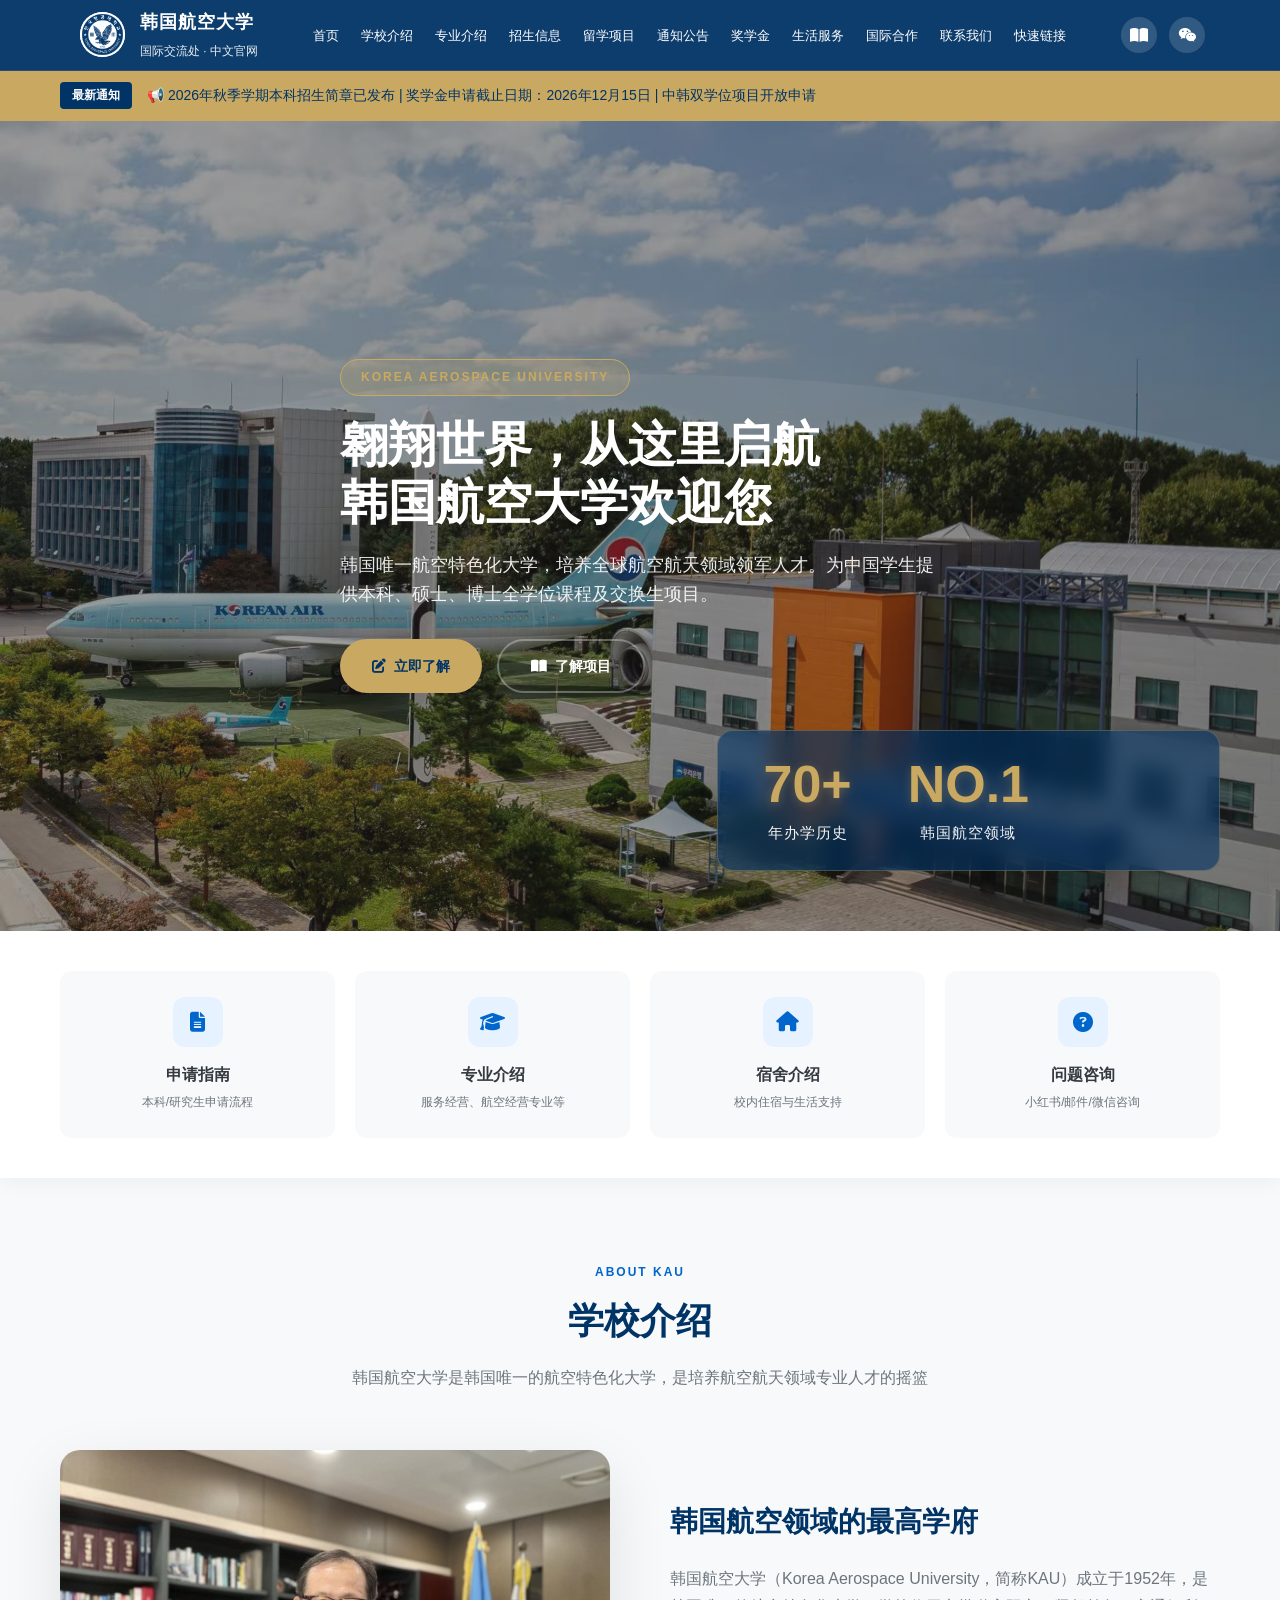
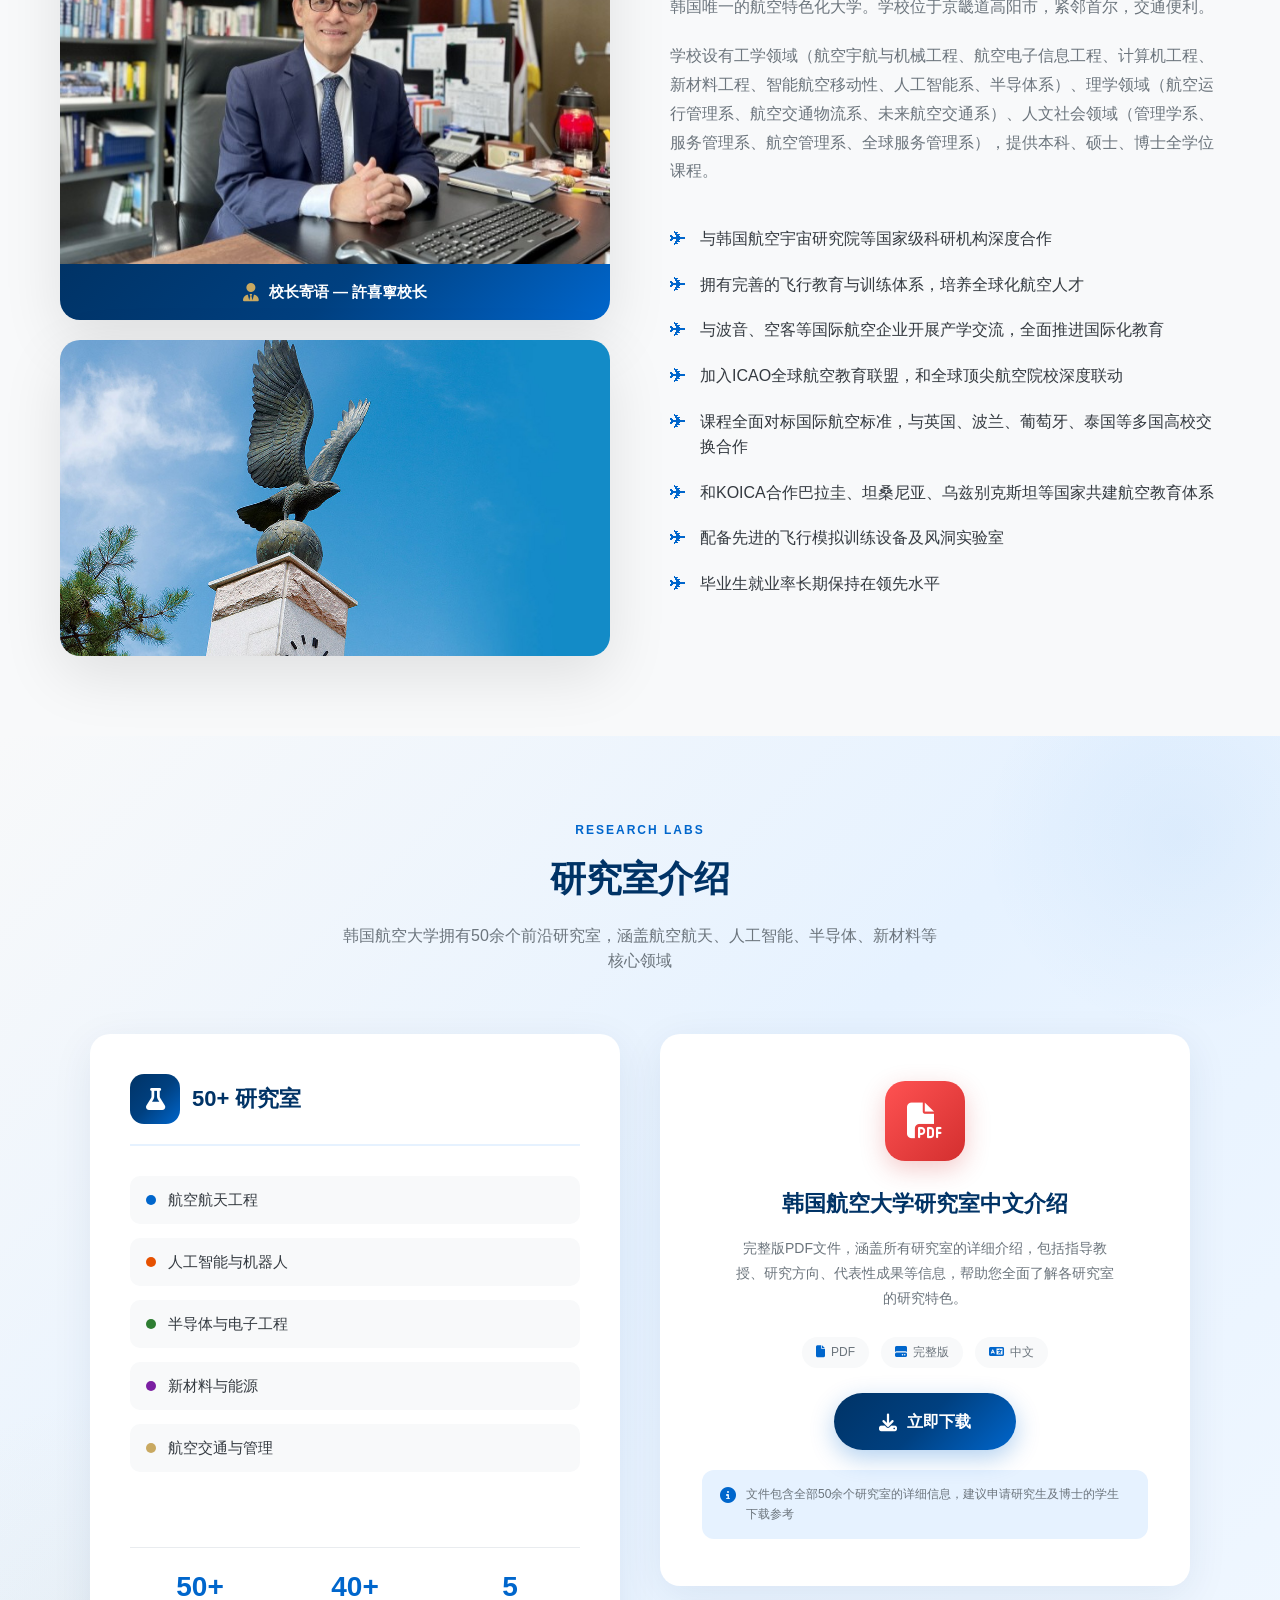
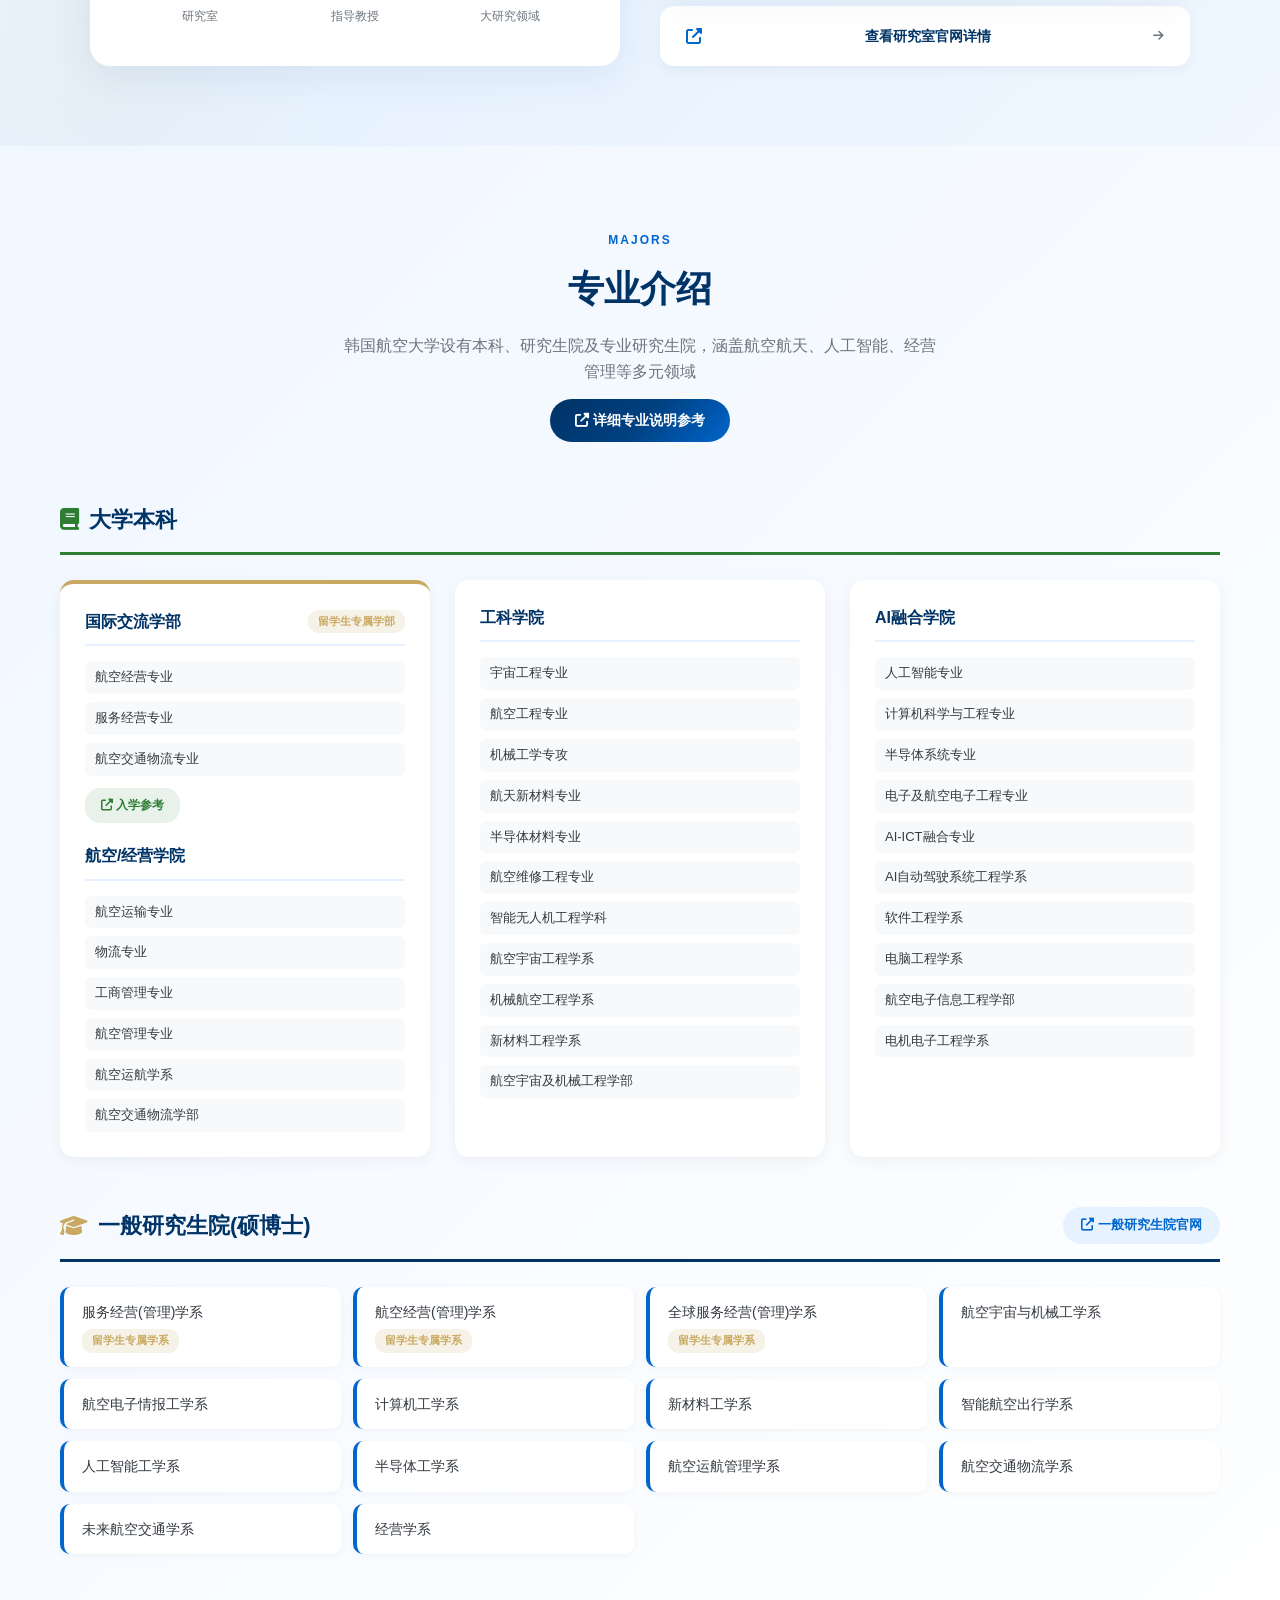
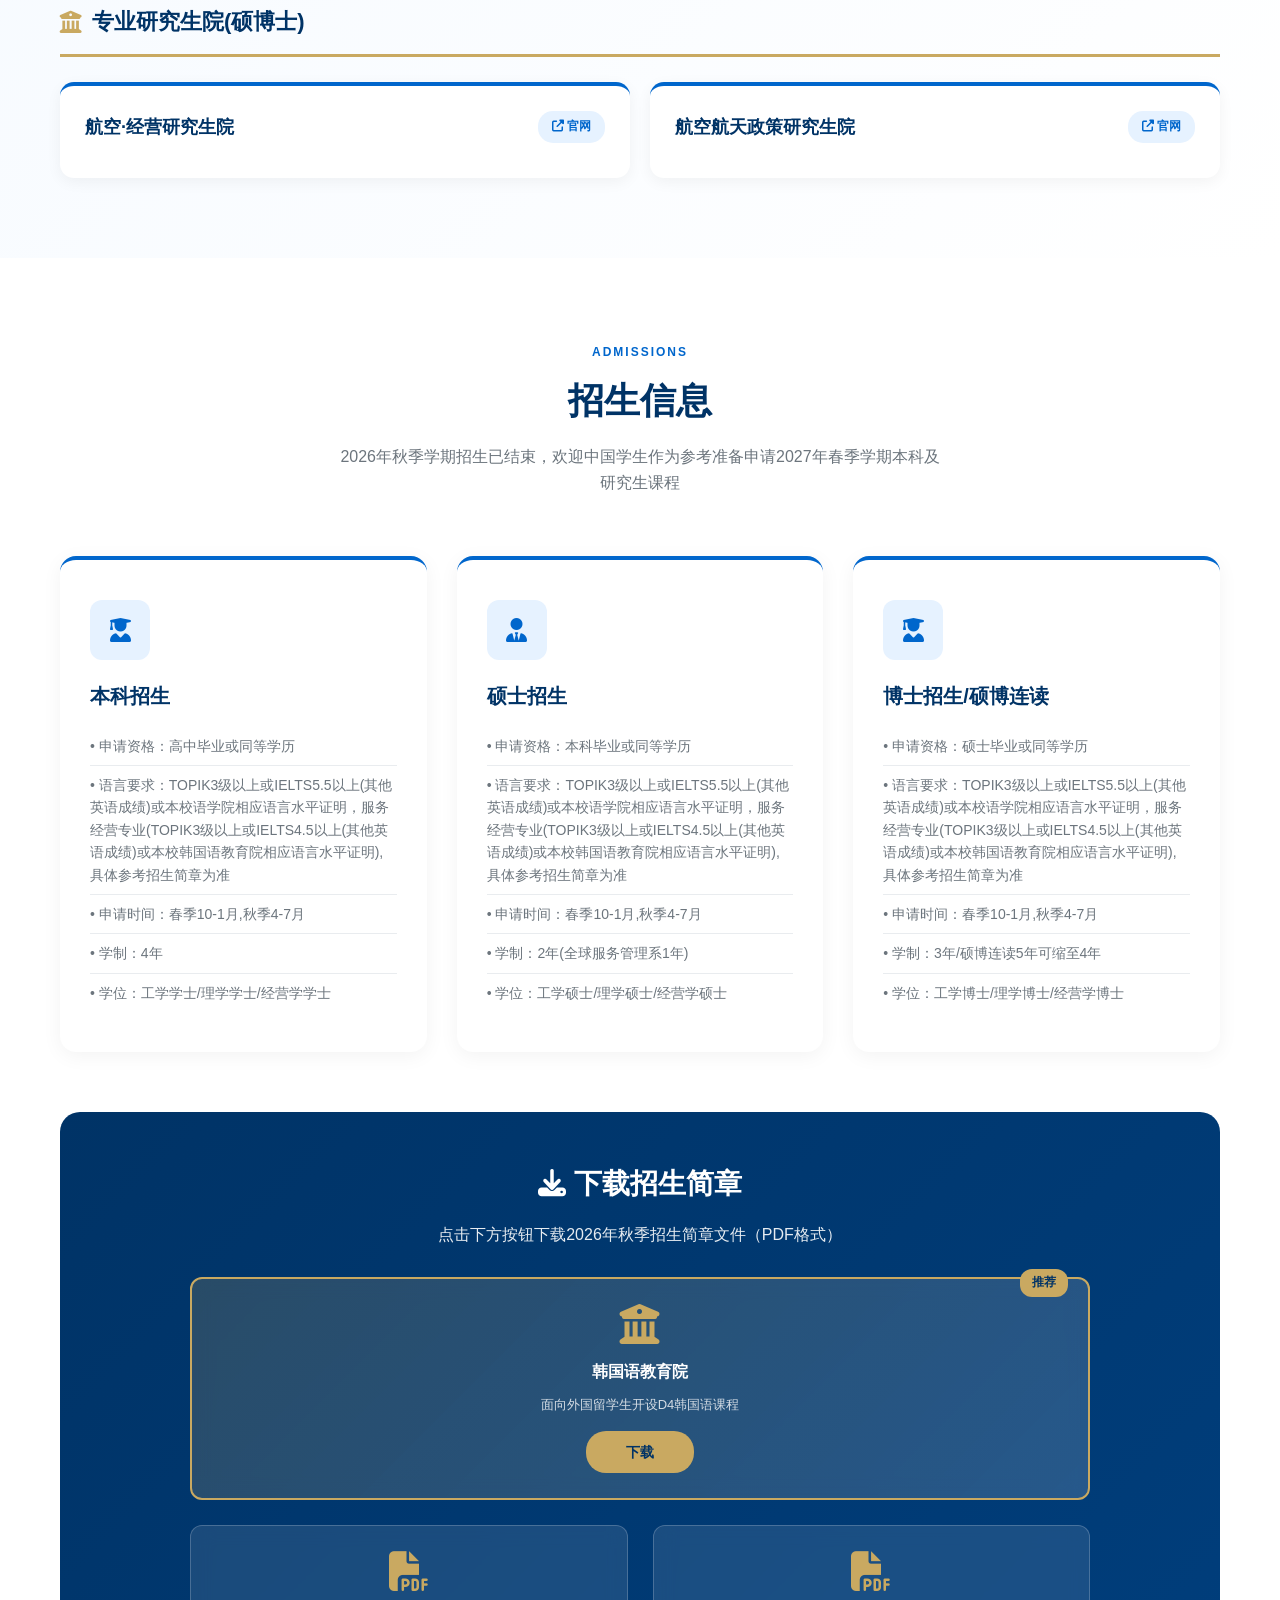
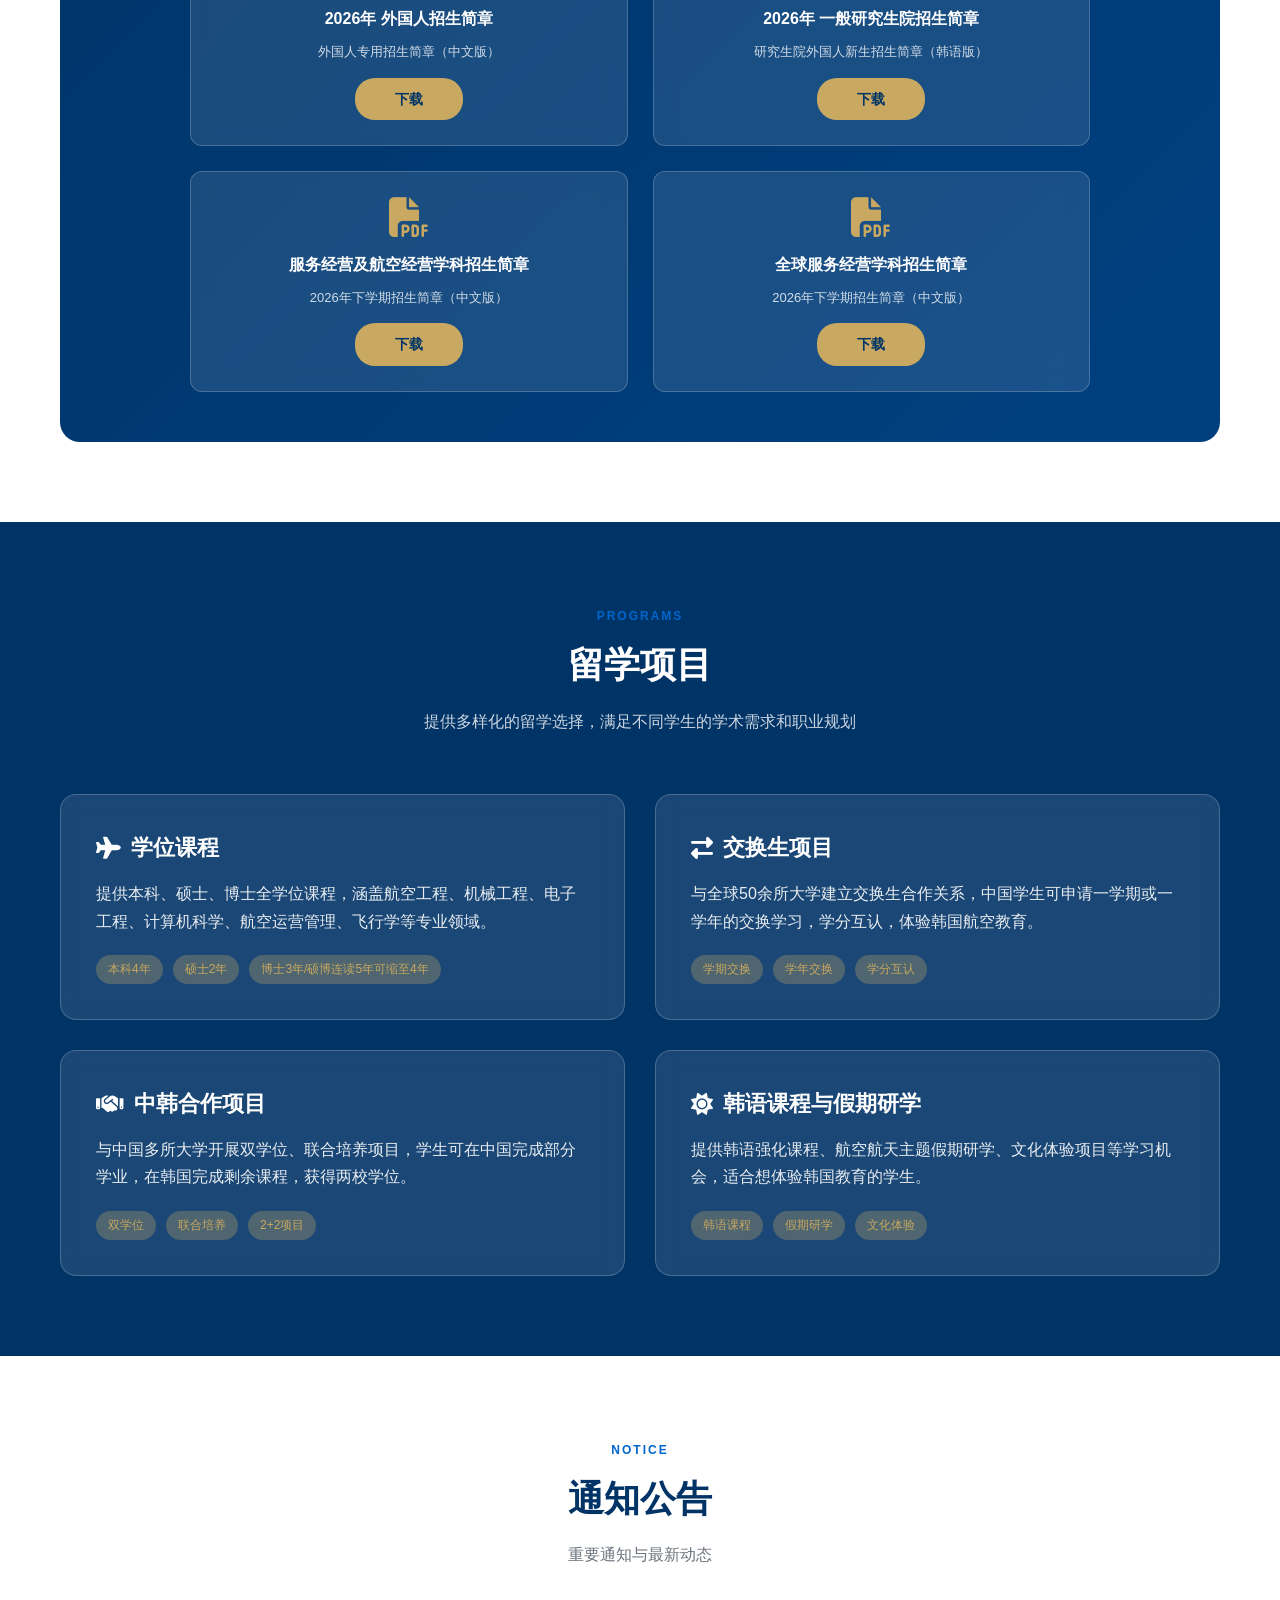
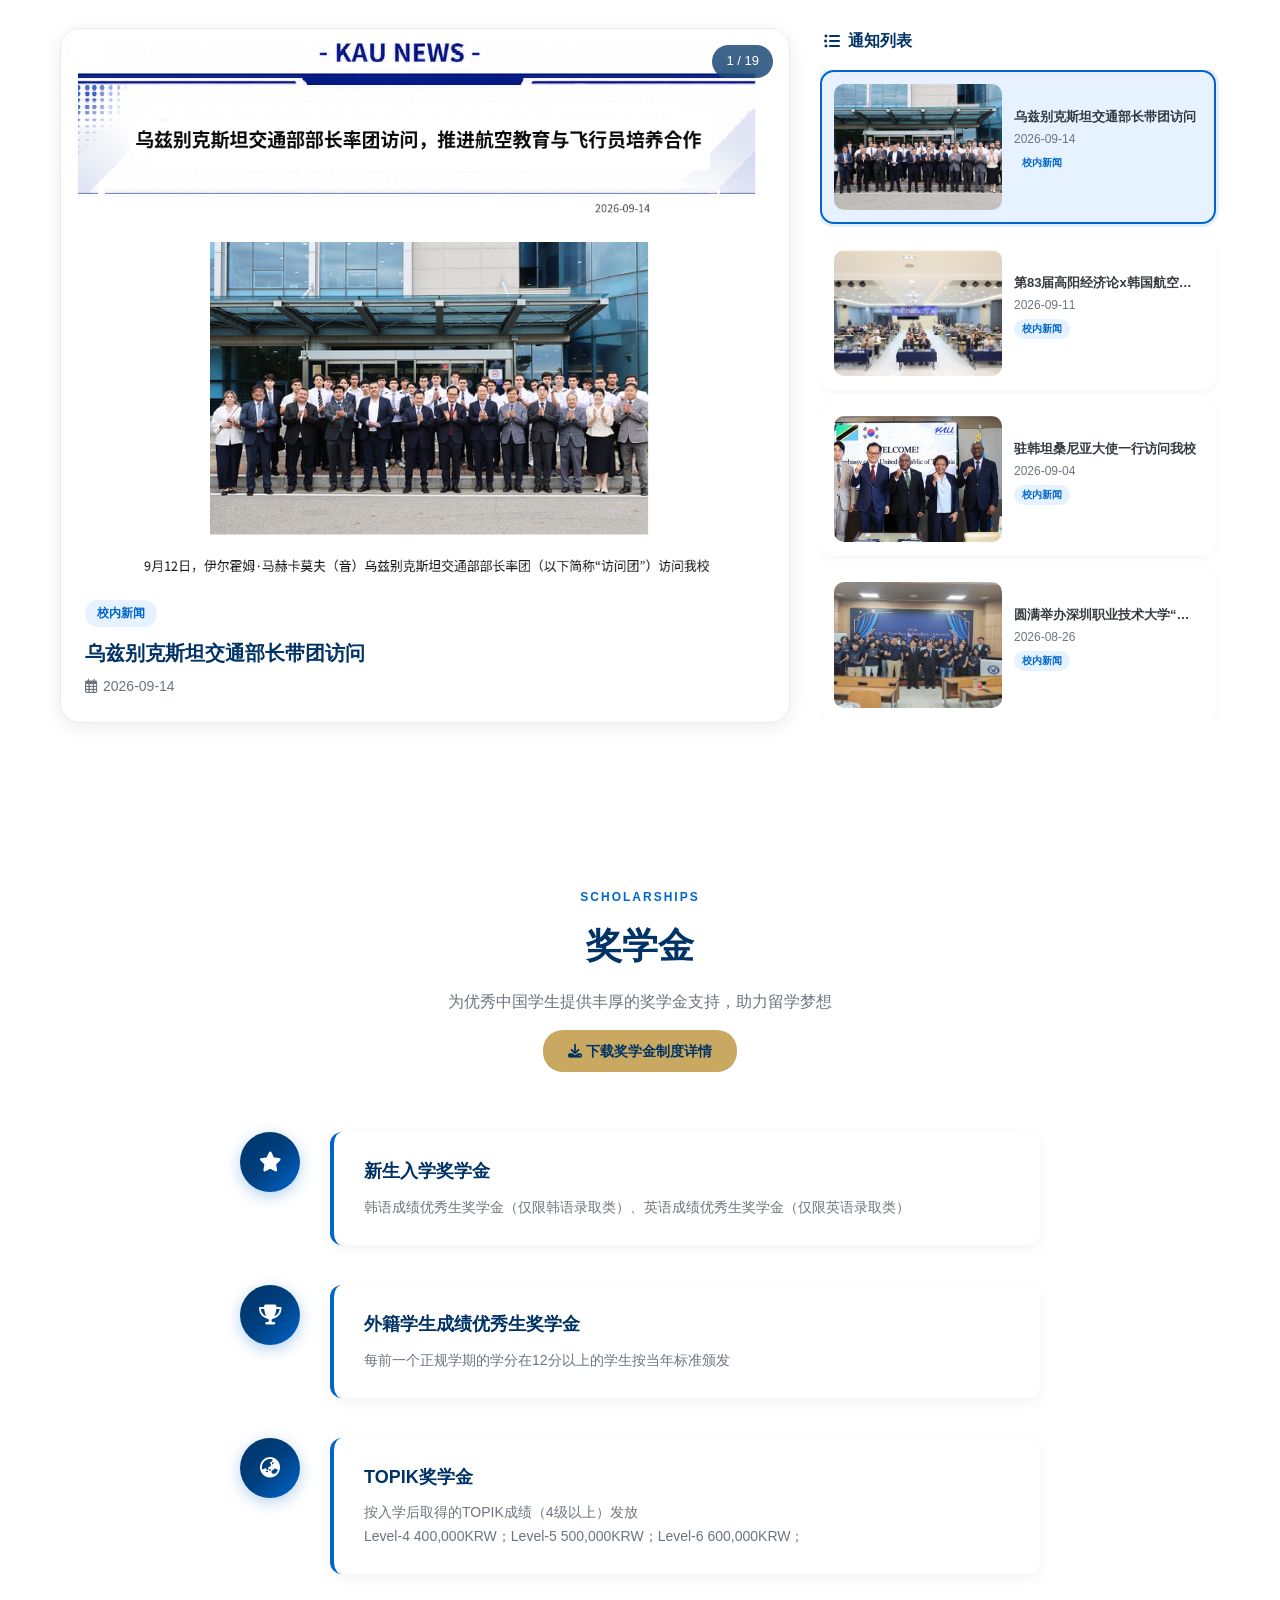
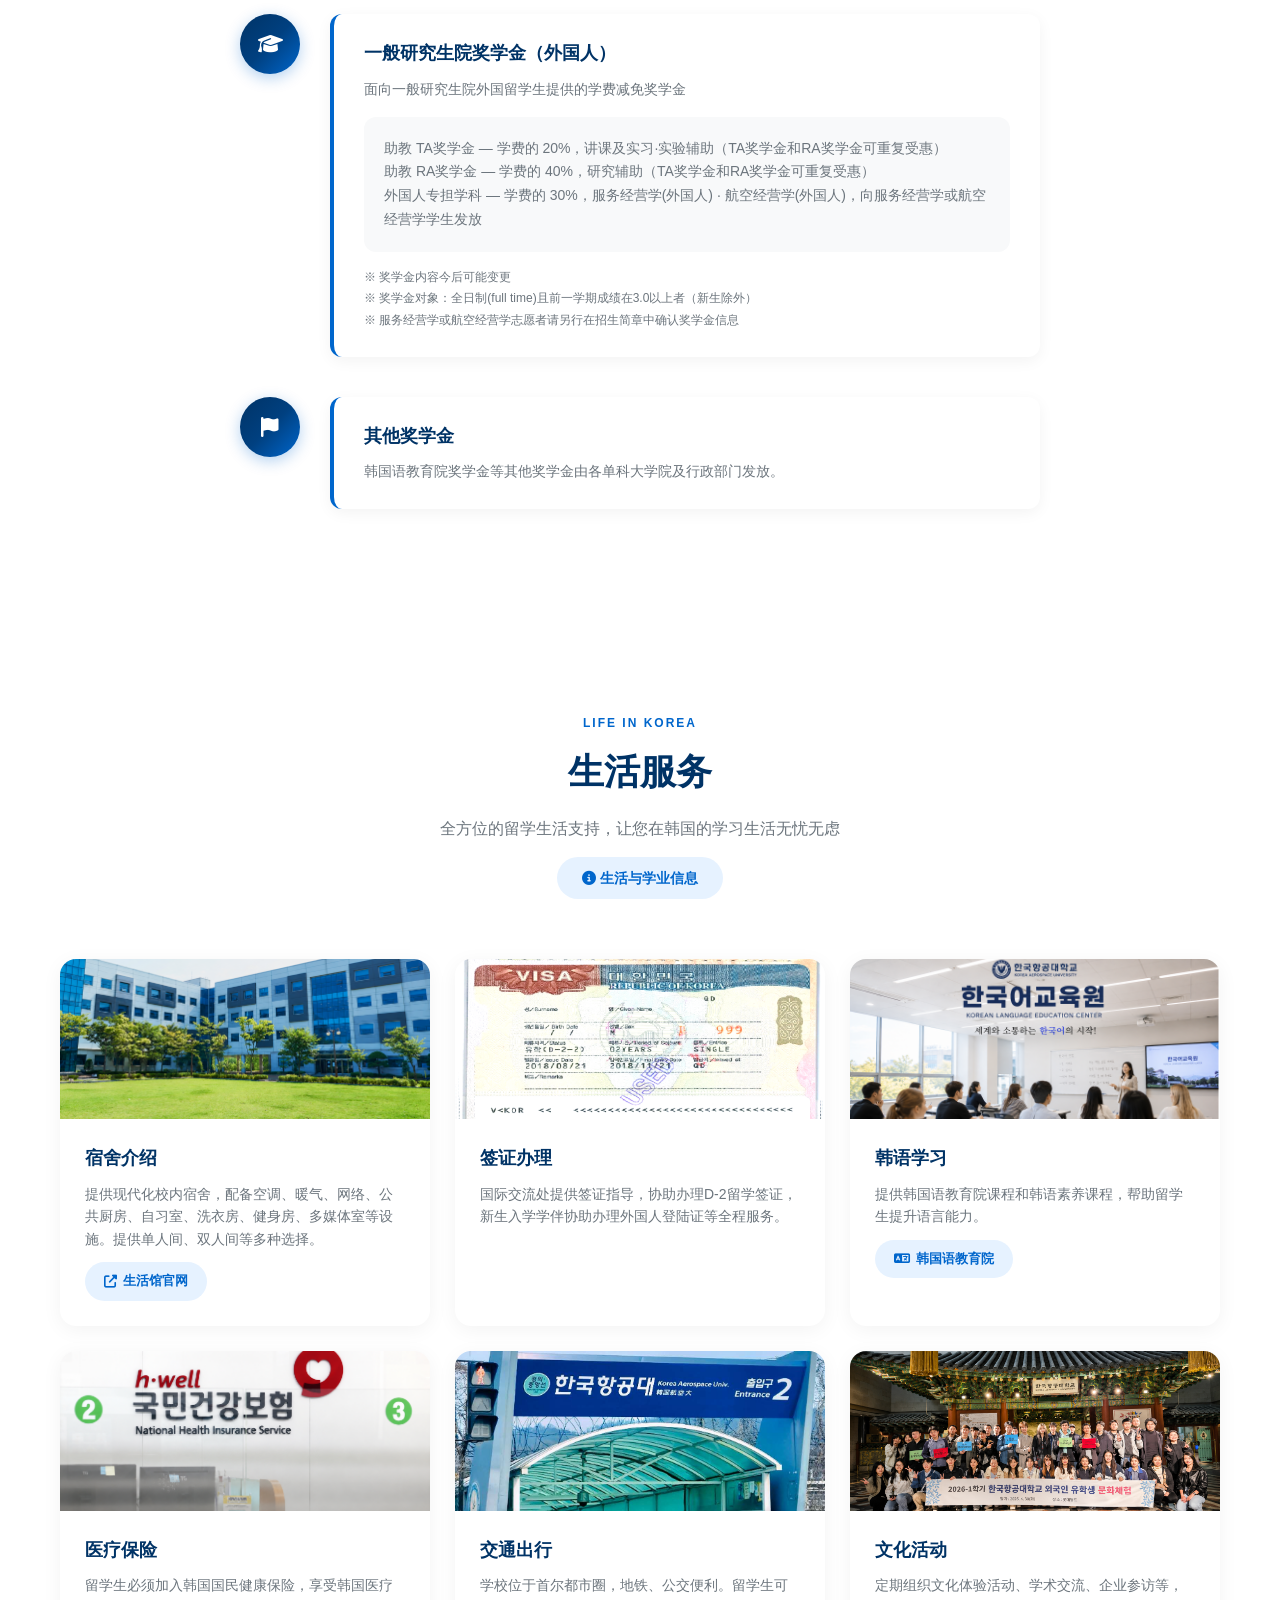
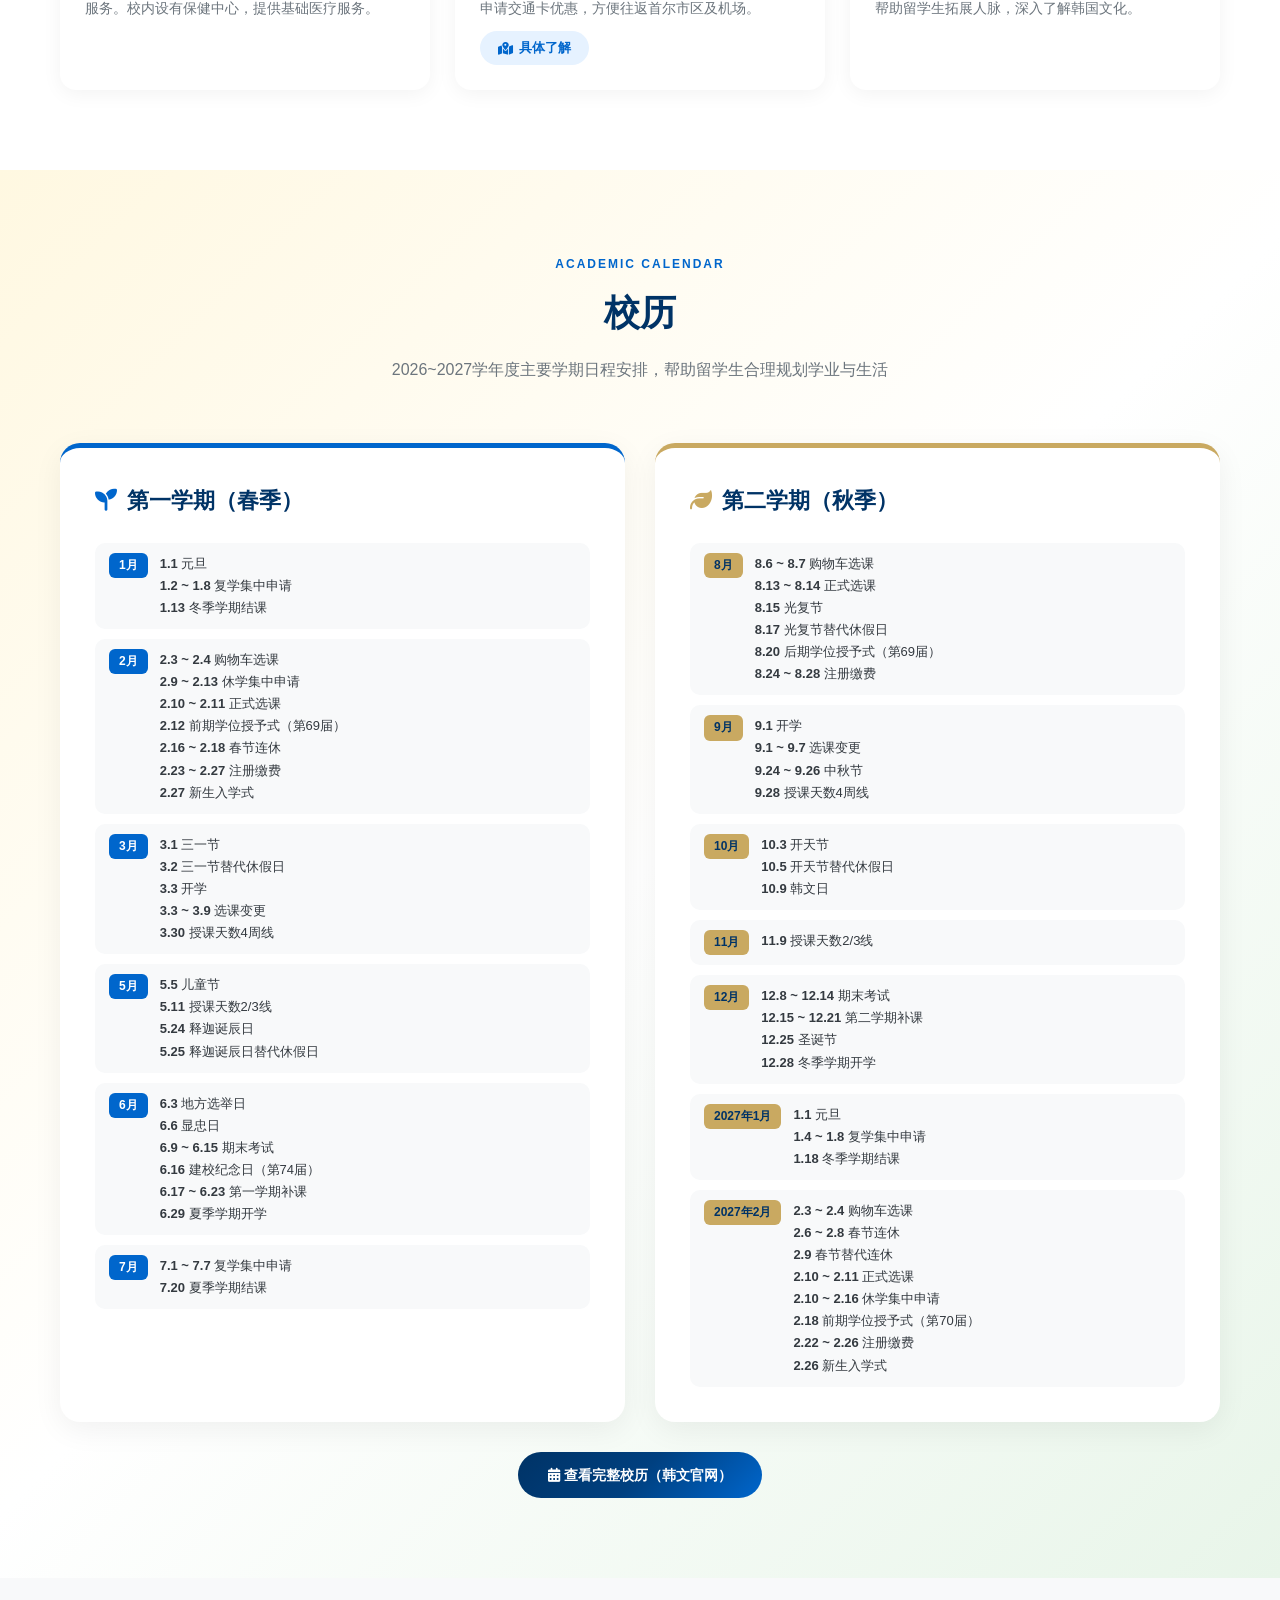
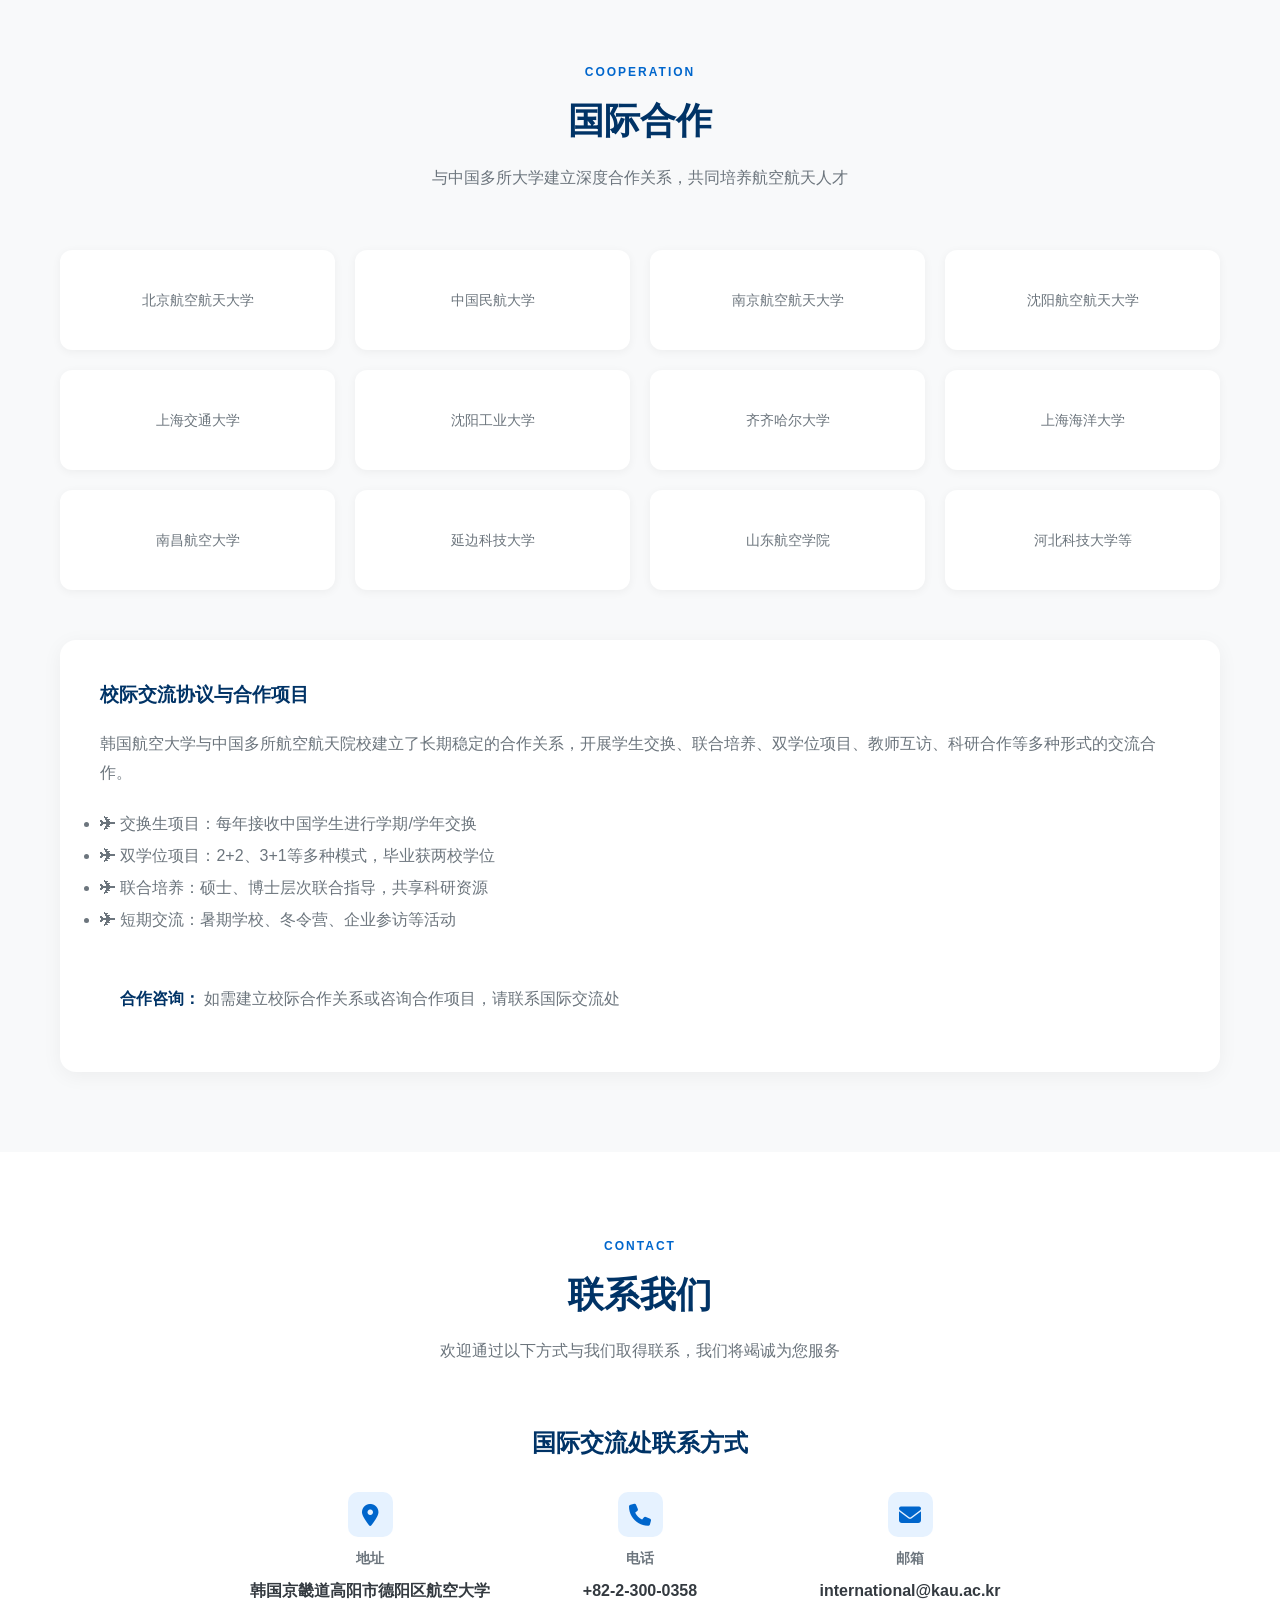
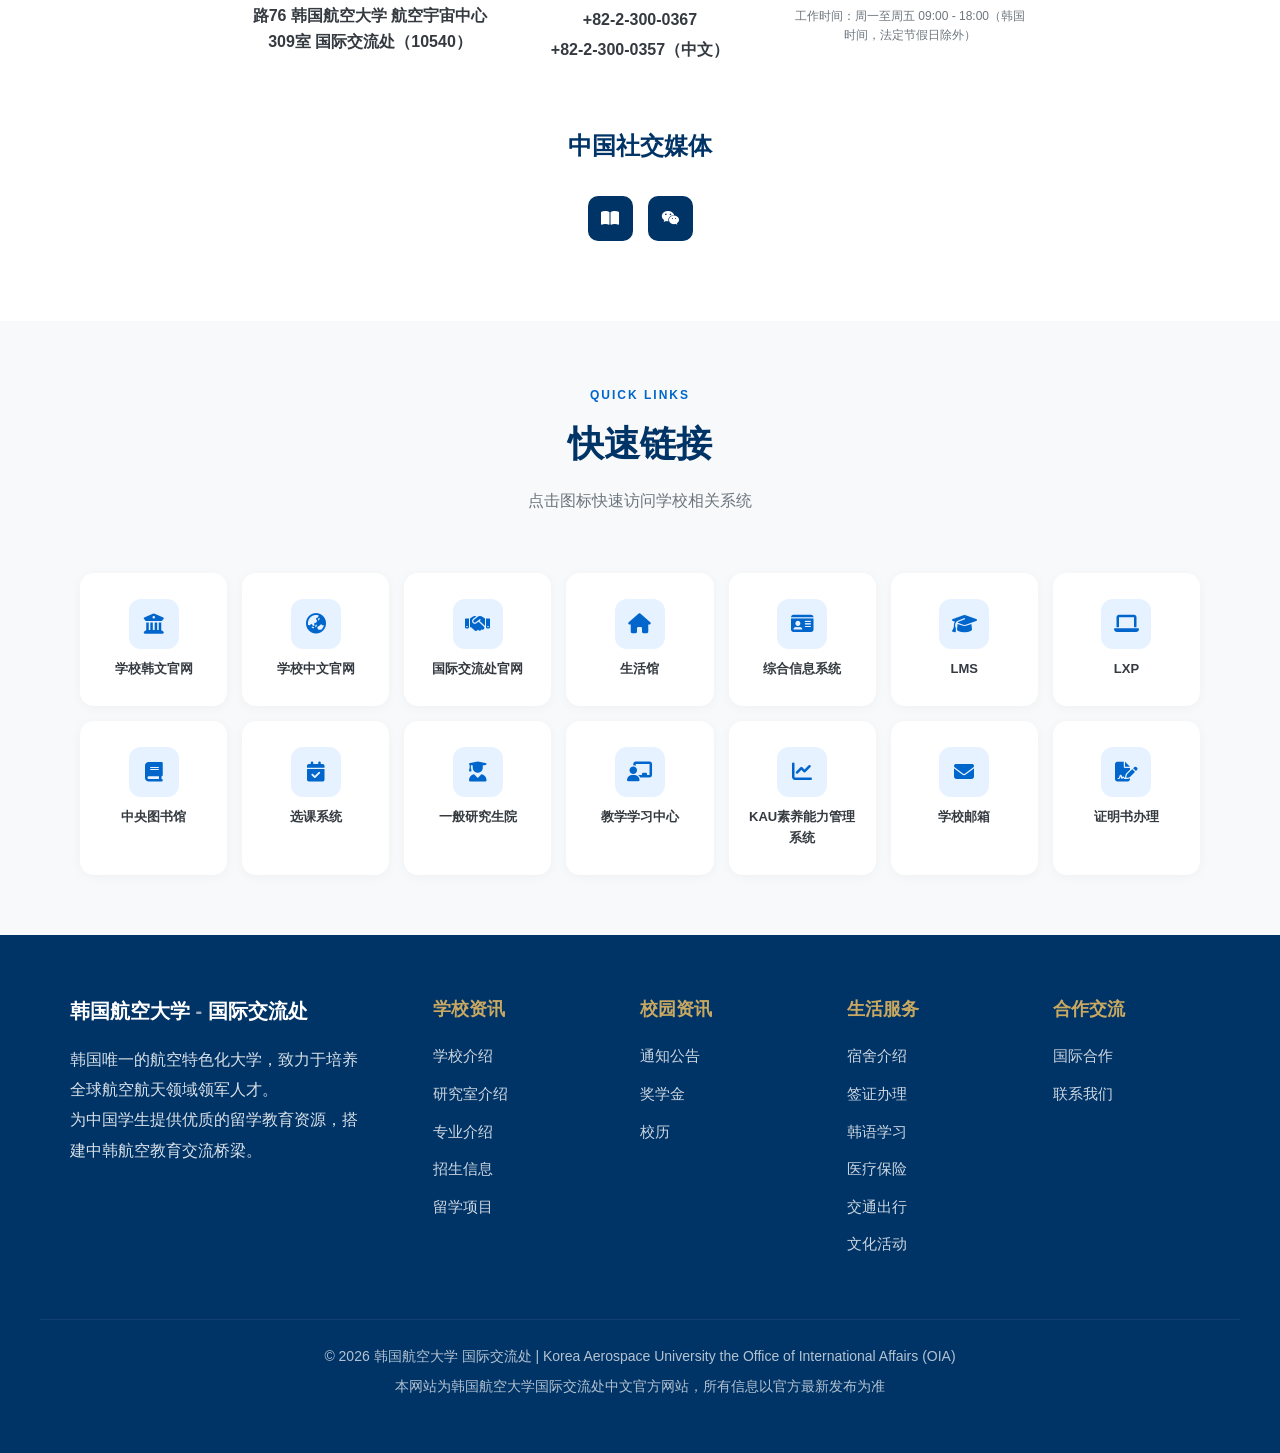
==== commit a369ca35: "fix: 중국에서의 접속을 위해 외부 폰트·CDN 의존 제거 및 지도 대체 링크 추가" ====
--- a/index.html
+++ b/index.html
@@ -5,2203 +5,10 @@
     <meta name="viewport" content="width=device-width, initial-scale=1.0">
     <title>韩国航空大学 国际交流处 - 中文官方网站</title>
     <meta name="description" content="韩国航空大学国际交流处中文官方网站，为中国留学生提供权威留学信息、招生指南、奖学金申请、韩国生活支持等一站式服务。">
-    <link href="https://fonts.googleapis.com/css2?family=Noto+Sans+SC:wght@300;400;500;700&display=swap" rel="stylesheet">
-    <link rel="stylesheet" href="https://cdnjs.cloudflare.com/ajax/libs/font-awesome/6.4.0/css/all.min.css">
-    <style>
-
-        :root {
-            --primary-blue: #003366;
-            --secondary-blue: #004080;
-            --accent-blue: #0066cc;
-            --light-blue: #e6f2ff;
-            --white: #ffffff;
-            --gray-100: #f8f9fa;
-            --gray-200: #e9ecef;
-            --gray-600: #6c757d;
-            --gray-800: #343a40;
-            --air-gold: #c9a961;
-            --gradient-hero: linear-gradient(135deg, #003366 0%, #004080 50%, #0066cc 100%);
-        }
-
-        * {
-            margin: 0;
-            padding: 0;
-            box-sizing: border-box;
-        }
-
-        body {
-            font-family: 'Noto Sans SC', -apple-system, BlinkMacSystemFont, 'Segoe UI', sans-serif;
-            line-height: 1.6;
-            color: var(--gray-800);
-            background-color: var(--white);
-        }
-
-        /* 导航栏 */
-        .navbar {
-            position: fixed;
-            top: 0;
-            width: 100%;
-            background: rgba(0, 51, 102, 0.95);
-            backdrop-filter: blur(10px);
-            z-index: 1000;
-            transition: all 0.3s ease;
-            border-bottom: 1px solid rgba(255,255,255,0.1);
-        }
-
-        .nav-container {
-            max-width: 1200px;
-            margin: 0 auto;
-            padding: 0 20px;
-            display: flex;
-            justify-content: space-between;
-            align-items: center;
-            height: 70px;
-        }
-
-        .logo-section {
-            display: flex;
-            align-items: center;
-            gap: 15px;
-        }
-
-        .logo-icon {
-            width: 45px;
-            height: 45px;
-            background: var(--white);
-            border-radius: 50%;
-            display: flex;
-            align-items: center;
-            justify-content: center;
-            color: var(--primary-blue);
-            font-size: 20px;
-            font-weight: bold;
-        }
-
-        .logo-text {
-            color: var(--white);
-        }
-
-        .logo-text h1 {
-            font-size: 18px;
-            font-weight: 700;
-            letter-spacing: 1px;
-        }
-
-        .logo-text span {
-            font-size: 12px;
-            opacity: 0.9;
-            font-weight: 300;
-        }
-
-        .nav-menu {
-            display: flex;
-            list-style: none;
-            gap: 30px;
-        }
-
-        .nav-menu a {
-            color: var(--white);
-            text-decoration: none;
-            font-size: 13px;
-            font-weight: 500;
-            transition: all 0.3s ease;
-            position: relative;
-            padding: 5px 0;
-            white-space: nowrap;
-        }
-
-        .nav-menu a::after {
-            content: '';
-            position: absolute;
-            bottom: 0;
-            left: 0;
-            width: 0;
-            height: 2px;
-            background: var(--air-gold);
-            transition: width 0.3s ease;
-        }
-
-        .nav-menu a:hover::after {
-            width: 100%;
-        }
-
-        .mobile-menu-btn {
-            display: none;
-            background: none;
-            border: none;
-            color: var(--white);
-            font-size: 24px;
-            cursor: pointer;
-        }
-
-        /* 英雄区 */
-        .hero {
-            margin-top: 70px;
-            height: 90vh;
-            min-height: 600px;
-          background: 
-linear-gradient(rgba(0,0,0,0.4), rgba(0,0,0,0.4)),
-url('pic.jpg');
-background-size: cover;
-background-position: center;
-background-repeat: no-repeat;
-            position: relative;
-            display: flex;
-            align-items: center;
-            overflow: hidden;
-        }
-
-        .hero::before {
-            content: '';
-            position: absolute;
-            top: 0;
-            left: 0;
-            right: 0;
-            bottom: 0;
-            background: url('data:image/svg+xml,<svg xmlns="http://www.w3.org/2000/svg" viewBox="0 0 1440 320"><path fill="%23ffffff" fill-opacity="0.05" d="M0,96L48,112C96,128,192,160,288,160C384,160,480,128,576,112C672,96,768,96,864,112C960,128,1056,160,1152,160C1248,160,1344,128,1392,112L1440,96L1440,320L1392,320C1344,320,1248,320,1152,320C1056,320,960,320,864,320C768,320,672,320,576,320C480,320,384,320,288,320C192,320,96,320,48,320L0,320Z"></path></svg>') no-repeat bottom;
-            background-size: cover;
-        }
-
-        .hero-content {
-            max-width: 1200px;
-            margin: 0 auto;
-            padding: 0 20px;
-            position: relative;
-            z-index: 2;
-            color: var(--white);
-        }
-
-        .hero-badge {
-            display: inline-block;
-            background: rgba(201, 169, 97, 0.2);
-            border: 1px solid var(--air-gold);
-            color: var(--air-gold);
-            padding: 8px 20px;
-            border-radius: 20px;
-            font-size: 12px;
-            font-weight: 600;
-            letter-spacing: 2px;
-            margin-bottom: 20px;
-            text-transform: uppercase;
-        }
-
-        .hero h2 {
-            font-size: 48px;
-            font-weight: 700;
-            margin-bottom: 20px;
-            line-height: 1.2;
-        }
-
-        .hero p {
-            font-size: 18px;
-            opacity: 0.9;
-            max-width: 600px;
-            margin-bottom: 30px;
-            font-weight: 300;
-        }
-
-        .hero-buttons {
-            display: flex;
-            gap: 15px;
-            flex-wrap: wrap;
-        }
-
-        .btn {
-            padding: 14px 32px;
-            border-radius: 30px;
-            text-decoration: none;
-            font-weight: 600;
-            font-size: 14px;
-            transition: all 0.3s ease;
-            display: inline-flex;
-            align-items: center;
-            gap: 8px;
-        }
-
-        .btn-primary {
-            background: var(--air-gold);
-            color: var(--primary-blue);
-        }
-
-        .btn-primary:hover {
-            transform: translateY(-2px);
-            box-shadow: 0 10px 30px rgba(201, 169, 97, 0.3);
-        }
-
-        .btn-secondary {
-            background: transparent;
-            color: var(--white);
-            border: 2px solid rgba(255,255,255,0.3);
-        }
-
-        .btn-secondary:hover {
-            background: var(--white);
-            color: var(--primary-blue);
-        }
-
-        .hero-stats {
-            position: absolute;
-            bottom: 60px;
-            right: 60px;
-            display: flex;
-            gap: 50px;
-            color: var(--white);
-            background: rgba(0, 51, 102, 0.6);
-            backdrop-filter: blur(10px);
-            padding: 25px 40px;
-            border-radius: 16px;
-            border: 1px solid rgba(201, 169, 97, 0.3);
-        }
-
-        .stat-item {
-            text-align: center;
-            min-width: 100px;
-        }
-
-        .stat-number {
-            font-size: 52px;
-            font-weight: 800;
-            color: var(--air-gold);
-            line-height: 1.1;
-            text-shadow: 0 2px 10px rgba(201, 169, 97, 0.3);
-        }
-
-        .stat-label {
-            font-size: 15px;
-            opacity: 0.95;
-            margin-top: 8px;
-            font-weight: 500;
-            letter-spacing: 1px;
-        }
-
-        /* 快捷菜单 */
-        .quick-menu {
-            background: var(--white);
-            padding: 40px 0;
-            box-shadow: 0 4px 20px rgba(0,0,0,0.05);
-            position: relative;
-            z-index: 10;
-        }
-
-        .quick-menu-container {
-            max-width: 1200px;
-            margin: 0 auto;
-            padding: 0 20px;
-            display: grid;
-            grid-template-columns: repeat(4, 1fr);
-            gap: 20px;
-        }
-
-        .quick-item {
-            background: var(--gray-100);
-            padding: 25px;
-            border-radius: 12px;
-            text-align: center;
-            transition: all 0.3s ease;
-            cursor: pointer;
-            border: 1px solid transparent;
-        }
-
-        .quick-item:hover {
-            transform: translateY(-5px);
-            border-color: var(--accent-blue);
-            box-shadow: 0 10px 30px rgba(0, 102, 204, 0.1);
-        }
-
-        .quick-icon {
-            width: 50px;
-            height: 50px;
-            background: var(--light-blue);
-            border-radius: 12px;
-            display: flex;
-            align-items: center;
-            justify-content: center;
-            margin: 0 auto 15px;
-            color: var(--accent-blue);
-            font-size: 20px;
-        }
-
-        .quick-item h3 {
-            font-size: 16px;
-            color: var(--gray-800);
-            margin-bottom: 5px;
-        }
-
-        .quick-item p {
-            font-size: 12px;
-            color: var(--gray-600);
-        }
-
-        /* 板块通用样式 */
-        .section {
-            padding: 80px 0;
-        }
-
-        .container {
-            max-width: 1200px;
-            margin: 0 auto;
-            padding: 0 20px;
-        }
-
-        .section-header {
-            text-align: center;
-            margin-bottom: 60px;
-        }
-
-        .section-tag {
-            display: inline-block;
-            color: var(--accent-blue);
-            font-size: 12px;
-            font-weight: 600;
-            letter-spacing: 2px;
-            text-transform: uppercase;
-            margin-bottom: 10px;
-        }
-
-        .section-title {
-            font-size: 36px;
-            font-weight: 700;
-            color: var(--primary-blue);
-            margin-bottom: 15px;
-        }
-
-        .section-subtitle {
-            font-size: 16px;
-            color: var(--gray-600);
-            max-width: 600px;
-            margin: 0 auto;
-        }
-
-        /* 学校介绍 */
-        .about-section {
-            background: var(--gray-100);
-        }
-
-        .about-grid {
-            display: grid;
-            grid-template-columns: 1fr 1fr;
-            gap: 60px;
-            align-items: center;
-        }
-
-        .about-images-col {
-            display: flex;
-            flex-direction: column;
-            gap: 20px;
-        }
-
-        .about-image-top {
-            position: relative;
-            border-radius: 20px;
-            overflow: hidden;
-            box-shadow: 0 20px 60px rgba(0,0,0,0.1);
-            flex: 1;
-        }
-
-        .about-image-top img {
-            width: 100%;
-            height: 100%;
-            min-height: 240px;
-            object-fit: cover;
-            display: block;
-        }
-
-        .about-image-bottom {
-            position: relative;
-            border-radius: 20px;
-            overflow: hidden;
-            box-shadow: 0 20px 60px rgba(0,0,0,0.1);
-            flex: 1;
-            display: flex;
-            flex-direction: column;
-        }
-
-        .about-image-bottom img {
-            width: 100%;
-            height: 100%;
-            min-height: 240px;
-            object-fit: cover;
-            display: block;
-            flex: 1;
-        }
-
-        .president-link {
-            display: flex;
-            align-items: center;
-            justify-content: center;
-            gap: 10px;
-            padding: 16px 20px;
-            background: var(--gradient-hero);
-            color: var(--white);
-            text-decoration: none;
-            font-size: 15px;
-            font-weight: 600;
-            transition: all 0.3s ease;
-        }
-
-        .president-link:hover {
-            background: linear-gradient(135deg, #004080 0%, #0066cc 50%, #0080ff 100%);
-        }
-
-        .president-link i {
-            font-size: 18px;
-            color: var(--air-gold);
-        }
-
-        .about-content h3 {
-            font-size: 28px;
-            color: var(--primary-blue);
-            margin-bottom: 20px;
-        }
-
-        .about-content p {
-            color: var(--gray-600);
-            margin-bottom: 20px;
-            line-height: 1.8;
-        }
-
-        .feature-list {
-            list-style: none;
-            margin-top: 30px;
-        }
-
-        .feature-list li {
-            padding: 10px 0;
-            padding-left: 30px;
-            position: relative;
-            color: var(--gray-800);
-        }
-
-        .feature-list li::before {
-            content: '✈';
-            position: absolute;
-            left: 0;
-            color: var(--accent-blue);
-        }
-
-        /* 招生信息 */
-        .admission-cards {
-            display: grid;
-            grid-template-columns: repeat(3, 1fr);
-            gap: 30px;
-        }
-
-        .admission-card {
-            background: var(--white);
-            border-radius: 16px;
-            padding: 40px 30px;
-            box-shadow: 0 4px 20px rgba(0,0,0,0.05);
-            transition: all 0.3s ease;
-            border-top: 4px solid var(--accent-blue);
-        }
-
-        .admission-card:hover {
-            transform: translateY(-10px);
-            box-shadow: 0 20px 40px rgba(0,0,0,0.1);
-        }
-
-        .admission-icon {
-            width: 60px;
-            height: 60px;
-            background: var(--light-blue);
-            border-radius: 12px;
-            display: flex;
-            align-items: center;
-            justify-content: center;
-            color: var(--accent-blue);
-            font-size: 24px;
-            margin-bottom: 20px;
-        }
-
-        .admission-card h3 {
-            font-size: 20px;
-            color: var(--primary-blue);
-            margin-bottom: 15px;
-        }
-
-        .admission-card ul {
-            list-style: none;
-            color: var(--gray-600);
-            font-size: 14px;
-        }
-
-        .admission-card li {
-            padding: 8px 0;
-            border-bottom: 1px solid var(--gray-200);
-        }
-
-        .admission-card li:last-child {
-            border-bottom: none;
-        }
-
-        /* 留学项目 */
-        .programs-section {
-            background: var(--primary-blue);
-            color: var(--white);
-        }
-
-        .programs-section .section-title {
-            color: var(--white);
-        }
-
-        .programs-section .section-subtitle {
-            color: rgba(255,255,255,0.8);
-        }
-
-        .programs-grid {
-            display: grid;
-            grid-template-columns: repeat(2, 1fr);
-            gap: 30px;
-        }
-
-        .program-item {
-            background: rgba(255,255,255,0.1);
-            backdrop-filter: blur(10px);
-            border: 1px solid rgba(255,255,255,0.2);
-            border-radius: 16px;
-            padding: 35px;
-            transition: all 0.3s ease;
-        }
-
-        .program-item:hover {
-            background: rgba(255,255,255,0.15);
-            transform: translateY(-5px);
-        }
-
-        .program-item h3 {
-            font-size: 22px;
-            margin-bottom: 15px;
-            display: flex;
-            align-items: center;
-            gap: 10px;
-        }
-
-        .program-item p {
-            opacity: 0.9;
-            line-height: 1.7;
-            margin-bottom: 20px;
-        }
-
-        .program-tags {
-            display: flex;
-            gap: 10px;
-            flex-wrap: wrap;
-        }
-
-        .program-tag {
-            background: rgba(201, 169, 97, 0.3);
-            color: var(--air-gold);
-            padding: 5px 12px;
-            border-radius: 20px;
-            font-size: 12px;
-            font-weight: 500;
-        }
-
-        /* 奖学金 */
-        .scholarship-timeline {
-            position: relative;
-            max-width: 800px;
-            margin: 0 auto;
-        }
-
-        .scholarship-item {
-            display: flex;
-            gap: 30px;
-            margin-bottom: 40px;
-            position: relative;
-        }
-
-        .scholarship-icon {
-            width: 60px;
-            height: 60px;
-            background: var(--gradient-hero);
-            border-radius: 50%;
-            display: flex;
-            align-items: center;
-            justify-content: center;
-            color: var(--white);
-            font-size: 20px;
-            flex-shrink: 0;
-            box-shadow: 0 4px 15px rgba(0, 102, 204, 0.3);
-        }
-
-        .scholarship-content {
-            background: var(--white);
-            padding: 25px 30px;
-            border-radius: 12px;
-            box-shadow: 0 4px 15px rgba(0,0,0,0.05);
-            flex: 1;
-            border-left: 4px solid var(--accent-blue);
-        }
-
-        .scholarship-content h3 {
-            color: var(--primary-blue);
-            font-size: 18px;
-            margin-bottom: 10px;
-        }
-
-        .scholarship-content p {
-            color: var(--gray-600);
-            font-size: 14px;
-            line-height: 1.7;
-        }
-
-        .scholarship-amount {
-            display: inline-block;
-            background: var(--air-gold);
-            color: var(--primary-blue);
-            padding: 5px 15px;
-            border-radius: 20px;
-            font-size: 12px;
-            font-weight: 700;
-            margin-top: 10px;
-        }
-
-        /* 生活服务 */
-        .life-grid {
-            display: grid;
-            grid-template-columns: repeat(3, 1fr);
-            gap: 25px;
-        }
-
-        .life-card {
-            background: var(--white);
-            border-radius: 16px;
-            overflow: hidden;
-            box-shadow: 0 4px 20px rgba(0,0,0,0.05);
-            transition: all 0.3s ease;
-        }
-
-        .life-card:hover {
-            transform: translateY(-5px);
-            box-shadow: 0 15px 40px rgba(0,0,0,0.1);
-        }
-
-.life-image {
-            height: 160px;
-            background: var(--gray-200);
-            display: flex;
-            align-items: center;
-            justify-content: center;
-            color: var(--gray-600);
-            font-size: 30px;
-            overflow: hidden;
-            position: relative;
-        }
-
-        .life-image img {
-            width: 100%;
-            height: 100%;
-            object-fit: cover;
-            transition: transform 0.4s ease;
-        }
-
-        .life-card:hover .life-image img {
-            transform: scale(1.08);
-        }
-
-        .life-content {
-            padding: 25px;
-        }
-
-        .life-content h3 {
-            font-size: 18px;
-            color: var(--primary-blue);
-            margin-bottom: 10px;
-        }
-
-        .life-content p {
-            font-size: 14px;
-            color: var(--gray-600);
-            line-height: 1.6;
-        }
-
-        /* 国际合作 */
-        .cooperation-section {
-            background: var(--gray-100);
-        }
-
-        .partners-grid {
-            display: grid;
-            grid-template-columns: repeat(4, 1fr);
-            gap: 20px;
-            margin-bottom: 50px;
-        }
-
-        .partner-logo {
-            background: var(--white);
-            height: 100px;
-            border-radius: 12px;
-            display: flex;
-            align-items: center;
-            justify-content: center;
-            box-shadow: 0 2px 10px rgba(0,0,0,0.05);
-            font-size: 14px;
-            color: var(--gray-600);
-            font-weight: 500;
-            transition: all 0.3s ease;
-        }
-
-        .partner-logo:hover {
-            transform: translateY(-3px);
-            box-shadow: 0 8px 25px rgba(0,0,0,0.1);
-            color: var(--accent-blue);
-        }
-
-        .cooperation-info {
-            background: var(--white);
-            padding: 40px;
-            border-radius: 16px;
-            box-shadow: 0 4px 20px rgba(0,0,0,0.05);
-        }
-
-        /* 联系我们 */
-        .contact-grid {
-            display: grid;
-            grid-template-columns: 1fr 1fr;
-            gap: 50px;
-        }
-
-        .contact-info h3 {
-            font-size: 24px;
-            color: var(--primary-blue);
-            margin-bottom: 30px;
-        }
-
-        .contact-item {
-            display: flex;
-            flex-direction: column;
-            align-items: center;
-            gap: 15px;
-            margin-bottom: 25px;
-            text-align: center;
-        }
-
-        .contact-icon {
-            width: 45px;
-            height: 45px;
-            background: var(--light-blue);
-            border-radius: 10px;
-            display: flex;
-            align-items: center;
-            justify-content: center;
-            color: var(--accent-blue);
-            font-size: 18px;
-            flex-shrink: 0;
-        }
-
-        .contact-detail {
-            text-align: center;
-        }
-
-        .contact-detail h4 {
-            font-size: 14px;
-            color: var(--gray-600);
-            margin-bottom: 5px;
-            font-weight: 500;
-        }
-
-        .contact-detail p {
-            font-size: 16px;
-            color: var(--gray-800);
-            font-weight: 600;
-        }
-
-        .social-links {
-            display: flex;
-            gap: 15px;
-            margin-top: 30px;
-        }
-
-        .social-link {
-            width: 45px;
-            height: 45px;
-            background: var(--primary-blue);
-            border-radius: 10px;
-            display: flex;
-            align-items: center;
-            justify-content: center;
-            color: var(--white);
-            text-decoration: none;
-            transition: all 0.3s ease;
-        }
-
-        .social-link:hover {
-            background: var(--accent-blue);
-            transform: translateY(-3px);
-        }
-
-        .contact-form {
-            background: var(--white);
-            padding: 40px;
-            border-radius: 16px;
-            box-shadow: 0 4px 20px rgba(0,0,0,0.05);
-        }
-
-        .form-group {
-            margin-bottom: 20px;
-        }
-
-        .form-group label {
-            display: block;
-            font-size: 14px;
-            color: var(--gray-800);
-            margin-bottom: 8px;
-            font-weight: 500;
-        }
-
-        .form-group input,
-        .form-group textarea,
-        .form-group select {
-            width: 100%;
-            padding: 12px 15px;
-            border: 1px solid var(--gray-200);
-            border-radius: 8px;
-            font-size: 14px;
-            transition: all 0.3s ease;
-            font-family: inherit;
-        }
-
-        .form-group input:focus,
-        .form-group textarea:focus,
-        .form-group select:focus {
-            outline: none;
-            border-color: var(--accent-blue);
-            box-shadow: 0 0 0 3px rgba(0, 102, 204, 0.1);
-        }
-
-        .form-group textarea {
-            resize: vertical;
-            min-height: 120px;
-        }
-
-        .submit-btn {
-            width: 100%;
-            padding: 14px;
-            background: var(--gradient-hero);
-            color: var(--white);
-            border: none;
-            border-radius: 8px;
-            font-size: 16px;
-            font-weight: 600;
-            cursor: pointer;
-            transition: all 0.3s ease;
-        }
-
-        .submit-btn:hover {
-            transform: translateY(-2px);
-            box-shadow: 0 8px 25px rgba(0, 102, 204, 0.3);
-        }
-
-        /* 页脚 */
-        footer {
-            background: var(--primary-blue);
-            color: var(--white);
-            padding: 60px 0 30px;
-        }
-
-        .footer-content {
-            max-width: 1200px;
-            margin: 0 auto;
-            padding: 0 20px;
-            display: grid;
-            grid-template-columns: 2fr 1fr 1fr 1fr;
-            gap: 40px;
-        }
-
-        .footer-brand h3 {
-            font-size: 20px;
-            margin-bottom: 15px;
-        }
-
-        .footer-brand p {
-            opacity: 0.8;
-            font-size: 14px;
-            line-height: 1.7;
-        }
-
-        .footer-links h4 {
-            font-size: 14px;
-            margin-bottom: 20px;
-            color: var(--air-gold);
-        }
-
-        .footer-links ul {
-            list-style: none;
-        }
-
-        .footer-links li {
-            margin-bottom: 10px;
-        }
-
-        .footer-links a {
-            color: rgba(255,255,255,0.8);
-            text-decoration: none;
-            font-size: 14px;
-            transition: color 0.3s ease;
-        }
-
-        .footer-links a:hover {
-            color: var(--white);
-        }
-
-        .footer-bottom {
-            max-width: 1200px;
-            margin: 40px auto 0;
-            padding: 20px;
-            border-top: 1px solid rgba(255,255,255,0.1);
-            text-align: center;
-            font-size: 13px;
-            opacity: 0.6;
-        }
-
-        /* 通知公告栏 */
-        .notice-bar {
-            background: var(--air-gold);
-            color: var(--primary-blue);
-            padding: 12px 0;
-            position: relative;
-            overflow: hidden;
-        }
-
-        .notice-content {
-            max-width: 1200px;
-            margin: 0 auto;
-            padding: 0 20px;
-            display: flex;
-            align-items: center;
-            gap: 15px;
-        }
-
-        .notice-label {
-            background: var(--primary-blue);
-            color: var(--white);
-            padding: 4px 12px;
-            border-radius: 4px;
-            font-size: 12px;
-            font-weight: 600;
-            flex-shrink: 0;
-        }
-
-        .notice-text {
-            font-size: 14px;
-            font-weight: 500;
-            white-space: nowrap;
-            overflow: hidden;
-            text-overflow: ellipsis;
-        }
-
-                /* 顶部社交媒体链接 */
-        .nav-social-links a:hover {
-            background: var(--air-gold) !important;
-            color: var(--primary-blue) !important;
-            transform: translateY(-2px);
-            box-shadow: 0 4px 12px rgba(201, 169, 97, 0.3);
-        }
-
-
-        /* ===== 通知公告画廊（新版） ===== */
-        .notice-gallery-wrapper {
-            max-width: 1200px;
-            margin: 0 auto;
-        }
-
-        .notice-gallery {
-            display: flex;
-            gap: 30px;
-            align-items: flex-start;
-        }
-
-        /* 左侧主图区 */
-        .main-notice {
-            flex: 1;
-            background: var(--white);
-            border-radius: 20px;
-            overflow: hidden;
-            box-shadow: 0 4px 20px rgba(0,0,0,0.08);
-            position: relative;
-            border: 1px solid var(--gray-200);
-        }
-
-        .notice-image-wrapper {
-            position: relative;
-            width: 100%;
-            aspect-ratio: 4/3;
-            overflow: hidden;
-            cursor: zoom-in;
-            background: var(--gray-100);
-        }
-
-        .notice-image {
-            width: 100%;
-            height: 100%;
-            object-fit: cover;
-            object-position: top center;
-            transition: transform 0.5s cubic-bezier(0.4, 0, 0.2, 1), opacity 0.4s ease;
-        }
-
-        .notice-image.fade-out {
-            opacity: 0;
-        }
-
-        .notice-image-wrapper:hover .notice-image {
-            transform: scale(1.03);
-        }
-
-        /* 导航箭头 */
-        .notice-nav-btn {
-            position: absolute;
-            top: 50%;
-            transform: translateY(-50%);
-            width: 44px;
-            height: 44px;
-            border-radius: 50%;
-            background: rgba(255,255,255,0.95);
-            border: none;
-            cursor: pointer;
-            display: flex;
-            align-items: center;
-            justify-content: center;
-            box-shadow: 0 4px 15px rgba(0,0,0,0.15);
-            transition: all 0.3s ease;
-            z-index: 10;
-            opacity: 0;
-            color: var(--primary-blue);
-            font-size: 16px;
-        }
-
-        .main-notice:hover .notice-nav-btn {
-            opacity: 1;
-        }
-
-        .notice-nav-btn:hover {
-            background: var(--white);
-            transform: translateY(-50%) scale(1.1);
-            color: var(--accent-blue);
-        }
-
-        .notice-nav-btn.prev { left: 16px; }
-        .notice-nav-btn.next { right: 16px; }
-
-        /* 图片计数器 */
-        .notice-counter {
-            position: absolute;
-            top: 16px;
-            right: 16px;
-            background: rgba(0, 51, 102, 0.75);
-            color: var(--white);
-            padding: 6px 14px;
-            border-radius: 20px;
-            font-size: 13px;
-            font-weight: 500;
-            backdrop-filter: blur(10px);
-            z-index: 5;
-        }
-
-        /* 通知信息 */
-        .notice-info {
-            padding: 24px;
-        }
-
-        .notice-tag {
-            display: inline-block;
-            padding: 4px 12px;
-            border-radius: 20px;
-            font-size: 12px;
-            font-weight: 600;
-            margin-bottom: 12px;
-        }
-
-        .tag-blue { background: var(--light-blue); color: var(--accent-blue); }
-        .tag-gold { background: rgba(201, 169, 97, 0.15); color: var(--air-gold); }
-        .tag-green { background: rgba(46, 125, 50, 0.1); color: #2e7d32; }
-
-        .notice-title {
-            font-size: 1.25rem;
-            color: var(--primary-blue);
-            font-weight: 700;
-            margin-bottom: 8px;
-            line-height: 1.4;
-        }
-
-        .notice-date {
-            color: var(--gray-600);
-            font-size: 14px;
-            display: flex;
-            align-items: center;
-            gap: 6px;
-        }
-
-        /* 右侧缩略图列表 */
-        .notice-thumbs {
-            width: 320px;
-            flex-shrink: 0;
-        }
-
-        .thumbs-title {
-            font-size: 16px;
-            font-weight: 600;
-            color: var(--primary-blue);
-            margin-bottom: 16px;
-            padding-left: 4px;
-            display: flex;
-            align-items: center;
-            gap: 8px;
-        }
-
-        .thumb-list {
-            display: flex;
-            flex-direction: column;
-            gap: 12px;
-            max-height: 520px;
-            overflow-y: auto;
-            padding-right: 4px;
-        }
-
-        .thumb-list::-webkit-scrollbar {
-            width: 4px;
-        }
-        .thumb-list::-webkit-scrollbar-track {
-            background: transparent;
-        }
-        .thumb-list::-webkit-scrollbar-thumb {
-            background: var(--gray-200);
-            border-radius: 2px;
-        }
-
-        .thumb-card {
-            display: flex;
-            gap: 12px;
-            padding: 12px;
-            background: var(--white);
-            border-radius: 14px;
-            cursor: pointer;
-            transition: all 0.3s ease;
-            border: 2px solid transparent;
-            box-shadow: 0 2px 8px rgba(0,0,0,0.04);
-        }
-
-        .thumb-card:hover {
-            transform: translateX(5px);
-            box-shadow: 0 8px 20px rgba(0,0,0,0.08);
-            border-color: var(--light-blue);
-        }
-
-        .thumb-card.active {
-            border-color: var(--accent-blue);
-            background: var(--light-blue);
-            box-shadow: 0 0 0 3px rgba(0, 102, 204, 0.1);
-        }
-
-        .thumb-img {
-            width: 80px;
-            height: 60px;
-            border-radius: 10px;
-            overflow: hidden;
-            flex-shrink: 0;
-            background: var(--gray-200);
-        }
-
-        .thumb-img img {
-            width: 100%;
-            height: 100%;
-            object-fit: cover;
-            object-position: top center;
-            transition: transform 0.3s ease;
-        }
-
-        .thumb-card:hover .thumb-img img {
-            transform: scale(1.1);
-        }
-
-        .thumb-content {
-            flex: 1;
-            min-width: 0;
-            display: flex;
-            flex-direction: column;
-            justify-content: center;
-        }
-
-        .thumb-title {
-            font-size: 13px;
-            font-weight: 600;
-            color: var(--gray-800);
-            margin-bottom: 4px;
-            white-space: nowrap;
-            overflow: hidden;
-            text-overflow: ellipsis;
-            line-height: 1.4;
-        }
-
-        .thumb-date {
-            font-size: 12px;
-            color: var(--gray-600);
-        }
-
-        .thumb-tag {
-            display: inline-block;
-            padding: 2px 8px;
-            border-radius: 10px;
-            font-size: 10px;
-            font-weight: 600;
-            margin-top: 4px;
-            width: fit-content;
-        }
-
-        /* 灯箱 */
-        .lightbox {
-            position: fixed;
-            top: 0;
-            left: 0;
-            width: 100%;
-            height: 100%;
-            background: rgba(0,0,0,0.92);
-            display: flex;
-            align-items: center;
-            justify-content: center;
-            z-index: 9999;
-            opacity: 0;
-            visibility: hidden;
-            transition: all 0.4s ease;
-        }
-
-        .lightbox.active {
-            opacity: 1;
-            visibility: visible;
-        }
-
-        .lightbox-image {
-            max-width: 85%;
-            max-height: 80vh;
-            object-fit: contain;
-            border-radius: 12px;
-            transform: scale(0.9);
-            transition: transform 0.4s cubic-bezier(0.4, 0, 0.2, 1);
-        }
-
-        .lightbox.active .lightbox-image {
-            transform: scale(1);
-        }
-
-        .lightbox-nav-btn {
-            position: absolute;
-            top: 50%;
-            transform: translateY(-50%);
-            width: 50px;
-            height: 50px;
-            border-radius: 50%;
-            background: rgba(255,255,255,0.15);
-            border: 1px solid rgba(255,255,255,0.3);
-            cursor: pointer;
-            display: flex;
-            align-items: center;
-            justify-content: center;
-            transition: all 0.3s ease;
-            backdrop-filter: blur(10px);
-            color: var(--white);
-            font-size: 18px;
-            z-index: 10;
-        }
-
-        .lightbox-nav-btn:hover {
-            background: rgba(255,255,255,0.3);
-            transform: translateY(-50%) scale(1.1);
-        }
-
-        .lightbox-nav-btn.prev { left: 30px; }
-        .lightbox-nav-btn.next { right: 30px; }
-
-        .lightbox-close {
-            position: absolute;
-            top: 25px;
-            right: 25px;
-            width: 45px;
-            height: 45px;
-            border-radius: 50%;
-            background: rgba(255,255,255,0.15);
-            border: 1px solid rgba(255,255,255,0.3);
-            cursor: pointer;
-            display: flex;
-            align-items: center;
-            justify-content: center;
-            transition: all 0.3s ease;
-            backdrop-filter: blur(10px);
-            color: var(--white);
-            font-size: 20px;
-            z-index: 10;
-        }
-
-        .lightbox-close:hover {
-            background: rgba(255,255,255,0.3);
-            transform: rotate(90deg);
-        }
-
-        .lightbox-counter {
-            position: absolute;
-            bottom: 25px;
-            left: 50%;
-            transform: translateX(-50%);
-            color: rgba(255,255,255,0.8);
-            font-size: 15px;
-            letter-spacing: 2px;
-        }
-
-        /* 响应式 */
-        @media (max-width: 968px) {
-            .notice-gallery {
-                flex-direction: column;
-            }
-
-            .notice-thumbs {
-                width: 100%;
-            }
-
-            .thumb-list {
-                flex-direction: row;
-                overflow-x: auto;
-                overflow-y: hidden;
-                max-height: none;
-                padding-bottom: 8px;
-            }
-
-            .thumb-card {
-                min-width: 260px;
-            }
-
-            .notice-nav-btn {
-                opacity: 1;
-            }
-
-            .lightbox-nav-btn.prev { left: 10px; }
-            .lightbox-nav-btn.next { right: 10px; }
-        }
-
-        @media (max-width: 576px) {
-            .notice-image-wrapper {
-                aspect-ratio: 3/2;
-            }
-
-            .thumb-card {
-                min-width: 220px;
-            }
-
-            .notice-info {
-                padding: 18px;
-            }
-
-            .notice-title {
-                font-size: 1.1rem;
-            }
-        }
-
-        /* ===== 招生简章下载区域 ===== */
-.download-section {
-    margin-top: 60px;
-    padding: 50px;
-    background: linear-gradient(135deg, #003366 0%, #004080 100%);
-    border-radius: 20px;
-    color: white;
-    text-align: center;
-}
-
-.download-section h3 {
-    font-size: 28px;
-    margin-bottom: 15px;
-}
-
-.download-section p {
-    opacity: 0.9;
-    margin-bottom: 30px;
-    font-size: 16px;
-}
-
-.download-grid {
-    display: grid;
-    grid-template-columns: repeat(2, 1fr);
-    gap: 25px;
-    margin-top: 30px;
-    max-width: 900px;
-    margin-left: auto;
-    margin-right: auto;
-}
-
-.download-card {
-    text-align: center;
-}
-
-.download-card .download-btn {
-    display: inline-block;
-    margin: 0 auto;
-}
-
-.download-card-highlight {
-    grid-column: span 2;
-}
-
-.download-card {
-    background: rgba(255,255,255,0.1);
-    backdrop-filter: blur(10px);
-    border: 1px solid rgba(255,255,255,0.2);
-    border-radius: 12px;
-    padding: 25px;
-    transition: all 0.3s ease;
-    text-align: center;
-}
-
-.download-card:hover {
-    background: rgba(255,255,255,0.15);
-    transform: translateY(-5px);
-}
-
-.download-card i {
-    font-size: 40px;
-    margin-bottom: 15px;
-    color: var(--air-gold);
-}
-
-.download-card h4 {
-    font-size: 16px;
-    margin-bottom: 10px;
-}
-
-.download-card p {
-    font-size: 13px;
-    opacity: 0.8;
-    margin-bottom: 15px;
-}
-
-.download-btn {
-    display: inline-flex;
-    align-items: center;
-    justify-content: center;
-    background: var(--air-gold);
-    color: var(--primary-blue);
-    padding: 10px 25px;
-    border-radius: 20px;
-    text-decoration: none;
-    font-weight: 600;
-    font-size: 14px;
-    transition: all 0.3s ease;
-    text-align: center;
-    gap: 6px;
-}
-
-.download-btn:hover {
-    transform: scale(1.05);
-    box-shadow: 0 5px 20px rgba(201, 169, 97, 0.4);
-}
-
-.download-card-highlight {
-    background: linear-gradient(135deg, rgba(201, 169, 97, 0.2) 0%, rgba(255, 255, 255, 0.15) 100%);
-    border: 2px solid var(--air-gold);
-    position: relative;
-}
-
-.download-card-highlight::before {
-    content: '推荐';
-    position: absolute;
-    top: -10px;
-    right: 20px;
-    background: var(--air-gold);
-    color: var(--primary-blue);
-    padding: 4px 12px;
-    border-radius: 12px;
-    font-size: 12px;
-    font-weight: 600;
-}
-
-.download-card-highlight i {
-    color: var(--air-gold);
-}
-
-.download-card-highlight:hover {
-    background: linear-gradient(135deg, rgba(201, 169, 97, 0.3) 0%, rgba(255, 255, 255, 0.2) 100%);
-    transform: translateY(-8px);
-    box-shadow: 0 15px 40px rgba(201, 169, 97, 0.3);
-}
-
-@media (max-width: 768px) {
-    .download-grid {
-        grid-template-columns: 1fr;
-    }
-    .download-card-highlight {
-        grid-column: span 1;
-    }
-}
-
-        
-/* ===== 研究室介绍区域 ===== */
-        .labs-section {
-            background: linear-gradient(135deg, #f8f9fa 0%, #e6f2ff 50%, #f0f7ff 100%);
-            position: relative;
-            overflow: hidden;
-        }
-
-        .labs-section::before {
-            content: '';
-            position: absolute;
-            top: -100px;
-            right: -100px;
-            width: 400px;
-            height: 400px;
-            background: radial-gradient(circle, rgba(0, 102, 204, 0.05) 0%, transparent 70%);
-            border-radius: 50%;
-        }
-
-        .labs-section::after {
-            content: '';
-            position: absolute;
-            bottom: -150px;
-            left: -150px;
-            width: 500px;
-            height: 500px;
-            background: radial-gradient(circle, rgba(201, 169, 97, 0.06) 0%, transparent 70%);
-            border-radius: 50%;
-        }
-
-        .labs-showcase {
-            display: grid;
-            grid-template-columns: 1fr 1fr;
-            gap: 40px;
-            max-width: 1100px;
-            margin: 0 auto;
-            position: relative;
-            z-index: 1;
-        }
-
-        /* 左侧预览卡片 */
-        .labs-preview-card {
-            background: var(--white);
-            border-radius: 20px;
-            padding: 40px;
-            box-shadow: 0 10px 40px rgba(0, 51, 102, 0.08);
-            height: 100%;
-            display: flex;
-            flex-direction: column;
-        }
-
-        .labs-preview-header {
-            display: flex;
-            align-items: center;
-            gap: 12px;
-            margin-bottom: 30px;
-            padding-bottom: 20px;
-            border-bottom: 2px solid var(--light-blue);
-        }
-
-        .labs-preview-header i {
-            width: 50px;
-            height: 50px;
-            background: var(--gradient-hero);
-            border-radius: 14px;
-            display: flex;
-            align-items: center;
-            justify-content: center;
-            color: var(--white);
-            font-size: 22px;
-        }
-
-        .labs-preview-header span {
-            font-size: 22px;
-            font-weight: 700;
-            color: var(--primary-blue);
-        }
-
-        .labs-categories {
-            display: flex;
-            flex-direction: column;
-            gap: 14px;
-            margin-bottom: 35px;
-            flex: 1;
-        }
-
-        .lab-category {
-            display: flex;
-            align-items: center;
-            gap: 12px;
-            padding: 12px 16px;
-            background: var(--gray-100);
-            border-radius: 10px;
-            transition: all 0.3s ease;
-        }
-
-        .lab-category:hover {
-            background: var(--light-blue);
-            transform: translateX(5px);
-        }
-
-        .cat-dot {
-            width: 10px;
-            height: 10px;
-            border-radius: 50%;
-            flex-shrink: 0;
-        }
-
-        .lab-category span:last-child {
-            font-size: 15px;
-            color: var(--gray-800);
-            font-weight: 500;
-        }
-
-        .labs-stats-row {
-            display: grid;
-            grid-template-columns: repeat(3, 1fr);
-            gap: 15px;
-            padding-top: 25px;
-            border-top: 1px solid var(--gray-200);
-        }
-
-        .labs-stat {
-            text-align: center;
-        }
-
-        .labs-stat-num {
-            font-size: 28px;
-            font-weight: 700;
-            color: var(--accent-blue);
-            line-height: 1;
-        }
-
-        .labs-stat-label {
-            font-size: 12px;
-            color: var(--gray-600);
-            margin-top: 6px;
-        }
-
-        /* 右侧下载区域 */
-        .labs-download-area {
-            display: flex;
-            flex-direction: column;
-            gap: 20px;
-        }
-
-        .labs-download-card {
-            background: var(--white);
-            border-radius: 20px;
-            padding: 45px 40px;
-            box-shadow: 0 10px 40px rgba(0, 51, 102, 0.08);
-            text-align: center;
-            border: 2px solid transparent;
-            transition: all 0.3s ease;
-            position: relative;
-        }
-
-        .labs-download-card:hover {
-            border-color: var(--accent-blue);
-            transform: translateY(-3px);
-            box-shadow: 0 15px 50px rgba(0, 102, 204, 0.12);
-        }
-
-        .labs-download-card::before {
-            position: absolute;
-            top: -1px;
-            right: 30px;
-            background: linear-gradient(135deg, var(--air-gold) 0%, #d4b76a 100%);
-            color: var(--primary-blue);
-            padding: 6px 18px;
-            border-radius: 0 0 12px 12px;
-            font-size: 12px;
-            font-weight: 700;
-            letter-spacing: 1px;
-            box-shadow: 0 4px 15px rgba(201, 169, 97, 0.3);
-        }
-
-        .labs-download-icon {
-            width: 80px;
-            height: 80px;
-            background: linear-gradient(135deg, #ff5252 0%, #d32f2f 100%);
-            border-radius: 20px;
-            display: flex;
-            align-items: center;
-            justify-content: center;
-            margin: 0 auto 25px;
-            color: var(--white);
-            font-size: 36px;
-            box-shadow: 0 8px 25px rgba(211, 47, 47, 0.25);
-        }
-
-        .labs-download-card h3 {
-            font-size: 22px;
-            color: var(--primary-blue);
-            margin-bottom: 15px;
-            font-weight: 700;
-        }
-
-        .labs-download-card > p {
-            color: var(--gray-600);
-            font-size: 14px;
-            line-height: 1.8;
-            margin-bottom: 25px;
-            max-width: 380px;
-            margin-left: auto;
-            margin-right: auto;
-        }
-
-        .labs-file-info {
-            display: flex;
-            justify-content: center;
-            gap: 12px;
-            margin-bottom: 25px;
-            flex-wrap: wrap;
-        }
-
-        .labs-file-info span {
-            display: inline-flex;
-            align-items: center;
-            gap: 6px;
-            padding: 6px 14px;
-            background: var(--gray-100);
-            border-radius: 20px;
-            font-size: 12px;
-            color: var(--gray-600);
-            font-weight: 500;
-        }
-
-        .labs-file-info i {
-            color: var(--accent-blue);
-        }
-
-        .labs-download-btn {
-            display: inline-flex;
-            align-items: center;
-            justify-content: center;
-            gap: 10px;
-            padding: 16px 45px;
-            background: var(--gradient-hero);
-            color: var(--white);
-            text-decoration: none;
-            border-radius: 50px;
-            font-size: 16px;
-            font-weight: 700;
-            transition: all 0.3s ease;
-            box-shadow: 0 8px 25px rgba(0, 102, 204, 0.3);
-            margin-bottom: 20px;
-        }
-
-        .labs-download-btn:hover {
-            transform: translateY(-3px);
-            box-shadow: 0 12px 35px rgba(0, 102, 204, 0.4);
-        }
-
-        .labs-download-btn i {
-            font-size: 18px;
-        }
-
-        .labs-download-note {
-            display: flex;
-            align-items: flex-start;
-            gap: 10px;
-            padding: 15px 18px;
-            background: var(--light-blue);
-            border-radius: 12px;
-            text-align: left;
-        }
-
-        .labs-download-note i {
-            color: var(--accent-blue);
-            font-size: 16px;
-            margin-top: 2px;
-            flex-shrink: 0;
-        }
-
-        .labs-download-note span {
-            font-size: 12px;
-            color: var(--gray-600);
-            line-height: 1.6;
-        }
-
-        /* 快速链接 */
-        .labs-quick-links {
-            display: flex;
-            gap: 12px;
-        }
-
-        .labs-quick-link {
-            flex: 1;
-            display: flex;
-            align-items: center;
-            justify-content: space-between;
-            padding: 18px 25px;
-            background: var(--white);
-            border-radius: 14px;
-            text-decoration: none;
-            color: var(--primary-blue);
-            font-weight: 600;
-            font-size: 14px;
-            box-shadow: 0 4px 15px rgba(0,0,0,0.05);
-            transition: all 0.3s ease;
-            border: 1px solid transparent;
-        }
-
-        .labs-quick-link:hover {
-            border-color: var(--accent-blue);
-            transform: translateY(-2px);
-            box-shadow: 0 8px 25px rgba(0, 102, 204, 0.1);
-        }
-
-        .labs-quick-link i:first-child {
-            color: var(--accent-blue);
-            font-size: 16px;
-        }
-
-        .labs-quick-link i:last-child {
-            color: var(--gray-600);
-            font-size: 12px;
-            transition: transform 0.3s ease;
-        }
-
-        .labs-quick-link:hover i:last-child {
-            transform: translateX(4px);
-            color: var(--accent-blue);
-        }
-
-        /* 响应式 */
-        @media (max-width: 968px) {
-            .labs-showcase {
-                grid-template-columns: 1fr;
-            }
-
-            .labs-download-card {
-                padding: 35px 25px;
-            }
-
-            .labs-preview-card {
-                padding: 30px;
-            }
-        }
-
-        @media (max-width: 576px) {
-            .labs-stats-row {
-                grid-template-columns: 1fr;
-                gap: 10px;
-            }
-
-            .labs-stat {
-                display: flex;
-                align-items: center;
-                justify-content: space-between;
-                padding: 10px;
-                background: var(--gray-100);
-                border-radius: 8px;
-            }
-
-            .labs-file-info {
-                flex-direction: column;
-                align-items: center;
-            }
-
-            .labs-download-btn {
-                width: 100%;
-                padding: 16px 20px;
-            }
-        }
-
-
-        /* ===== 友情链接 ===== */
-        .links-section {
-            background: var(--gray-100);
-            padding: 60px 0;
-        }
-
-        .links-grid {
-            display: grid;
-            grid-template-columns: repeat(6, 1fr);
-            gap: 20px;
-            max-width: 1200px;
-            margin: 0 auto;
-            padding: 0 20px;
-        }
-
-        .link-card {
-            background: var(--white);
-            border-radius: 14px;
-            padding: 25px 15px;
-            text-align: center;
-            text-decoration: none;
-            color: var(--gray-800);
-            box-shadow: 0 2px 12px rgba(0,0,0,0.04);
-            transition: all 0.3s ease;
-            border: 1px solid transparent;
-            display: flex;
-            flex-direction: column;
-            align-items: center;
-            gap: 10px;
-        }
-
-        .link-card:hover {
-            transform: translateY(-5px);
-            border-color: var(--accent-blue);
-            box-shadow: 0 10px 30px rgba(0, 102, 204, 0.1);
-        }
-
-        .link-card i {
-            width: 50px;
-            height: 50px;
-            background: var(--light-blue);
-            border-radius: 12px;
-            display: flex;
-            align-items: center;
-            justify-content: center;
-            color: var(--accent-blue);
-            font-size: 20px;
-            transition: all 0.3s ease;
-        }
-
-        .link-card:hover i {
-            background: var(--accent-blue);
-            color: var(--white);
-        }
-
-        .link-card span {
-            font-size: 13px;
-            font-weight: 600;
-        }
-
-        /* ===== 交通详情弹窗 ===== */
-        .transport-modal {
-            display: none;
-            position: fixed;
-            top: 0;
-            left: 0;
-            width: 100%;
-            height: 100%;
-            background: rgba(0,0,0,0.75);
-            z-index: 9999;
-            justify-content: center;
-            align-items: center;
-            padding: 20px;
-        }
-
-        .transport-modal.active {
-            display: flex;
-            animation: modalFadeIn 0.3s ease;
-        }
-
-        @keyframes modalFadeIn {
-            from { opacity: 0; }
-            to { opacity: 1; }
-        }
-
-        .transport-content {
-            background: var(--white);
-            border-radius: 20px;
-            max-width: 900px;
-            width: 100%;
-            max-height: 90vh;
-            overflow-y: auto;
-            position: relative;
-            box-shadow: 0 25px 80px rgba(0,0,0,0.3);
-        }
-
-        .transport-header {
-            background: var(--gradient-hero);
-            color: var(--white);
-            padding: 30px 35px;
-            border-radius: 20px 20px 0 0;
-            display: flex;
-            justify-content: space-between;
-            align-items: center;
-        }
-
-        .transport-header h3 {
-            font-size: 22px;
-            display: flex;
-            align-items: center;
-            gap: 10px;
-        }
-
-        .transport-close {
-            width: 40px;
-            height: 40px;
-            background: rgba(255,255,255,0.2);
-            border: none;
-            border-radius: 50%;
-            color: var(--white);
-            font-size: 18px;
-            cursor: pointer;
-            display: flex;
-            align-items: center;
-            justify-content: center;
-            transition: all 0.3s ease;
-        }
-
-        .transport-close:hover {
-            background: rgba(255,255,255,0.35);
-            transform: rotate(90deg);
-        }
-
-        .transport-body {
-            padding: 35px;
-        }
-
-        .transport-info-grid {
-            display: grid;
-            grid-template-columns: 1fr 1fr;
-            gap: 25px;
-            margin-bottom: 30px;
-        }
-
-        .transport-info-card {
-            background: var(--gray-100);
-            border-radius: 14px;
-            padding: 22px;
-            border-left: 4px solid var(--accent-blue);
-        }
-
-        .transport-info-card h4 {
-            color: var(--primary-blue);
-            font-size: 15px;
-            margin-bottom: 12px;
-            display: flex;
-            align-items: center;
-            gap: 8px;
-        }
-
-        .transport-info-card ul {
-            list-style: none;
-            color: var(--gray-600);
-            font-size: 14px;
-            line-height: 2;
-        }
-
-        .transport-info-card ul li::before {
-            content: '•';
-            color: var(--accent-blue);
-            margin-right: 8px;
-            font-weight: bold;
-        }
-
-        .transport-map-wrap {
-            border-radius: 14px;
-            overflow: hidden;
-            border: 2px solid var(--gray-200);
-        }
-
-        .transport-map-wrap iframe {
-            width: 100%;
-            height: 380px;
-            border: none;
-            display: block;
-        }
-
-        /* ===== 视频播放器 ===== */
-        .video-section {
-            margin-bottom: 40px;
-        }
-
-        .video-wrapper {
-            position: relative;
-            width: 100%;
-            border-radius: 20px;
-            overflow: hidden;
-            box-shadow: 0 20px 60px rgba(0,0,0,0.15);
-            background: #000;
-        }
-
-        .video-wrapper video {
-            width: 100%;
-            height: auto;
-            display: block;
-            border-radius: 20px;
-        }
-
-        .video-caption {
-            text-align: center;
-            margin-top: 15px;
-            color: var(--gray-600);
-            font-size: 14px;
-        }
-
-        /* 生活馆链接按钮 */
-        .life-link-btn {
-            display: inline-flex;
-            align-items: center;
-            gap: 6px;
-            margin-top: 12px;
-            padding: 8px 18px;
-            background: var(--light-blue);
-            color: var(--accent-blue);
-            border-radius: 20px;
-            text-decoration: none;
-            font-size: 13px;
-            font-weight: 600;
-            transition: all 0.3s ease;
-            border: 1px solid transparent;
-        }
-
-        .life-link-btn:hover {
-            background: var(--accent-blue);
-            color: var(--white);
-            transform: translateY(-2px);
-            box-shadow: 0 4px 12px rgba(0, 102, 204, 0.2);
-        }
-
-        /* 交通了解按钮 */
-        .transport-trigger-btn {
-            display: inline-flex;
-            align-items: center;
-            gap: 6px;
-            margin-top: 12px;
-            padding: 8px 18px;
-            background: var(--light-blue);
-            color: var(--accent-blue);
-            border-radius: 20px;
-            border: none;
-            font-size: 13px;
-            font-weight: 600;
-            cursor: pointer;
-            transition: all 0.3s ease;
-            font-family: inherit;
-        }
-
-        .transport-trigger-btn:hover {
-            background: var(--accent-blue);
-            color: var(--white);
-            transform: translateY(-2px);
-            box-shadow: 0 4px 12px rgba(0, 102, 204, 0.2);
-        }
-
-        @media (max-width: 968px) {
-            .links-grid {
-                grid-template-columns: repeat(3, 1fr);
-            }
-            #majors .container > div:nth-of-type(2) > div:last-child {
-                grid-template-columns: repeat(2, 1fr) !important;
-            }
-            #majors .container > div:nth-of-type(3) > div:last-child {
-                grid-template-columns: 1fr !important;
-            }
-            .transport-info-grid {
-                grid-template-columns: 1fr;
-            }
-            .hero-stats {
-                position: relative;
-                bottom: auto;
-                right: auto;
-                margin-top: 40px;
-                justify-content: center;
-                flex-wrap: wrap;
-            }
-        }
-
-        @media (max-width: 576px) {
-            .links-grid {
-                grid-template-columns: repeat(2, 1fr);
-            }
-            #majors .container > div:nth-of-type(2) > div:last-child {
-                grid-template-columns: 1fr !important;
-            }
-            #majors .container > div:nth-of-type(3) > div:last-child {
-                grid-template-columns: 1fr !important;
-            }
-            .stat-number {
-                font-size: 40px;
-            }
-            .stat-label {
-                font-size: 13px;
-            }
-        }
-</style>
+    <!-- 图标（Font Awesome 6.4.0，放在本站内，不依赖外部 CDN，中国大陆也能正常加载） -->
+    <link rel="stylesheet" href="assets/vendor/fontawesome/css/all.min.css">
+    <link rel="stylesheet" href="assets/css/styles.css">
+    <link rel="stylesheet" href="assets/css/gallery.css">
 <base target="_blank">
 </head>
 <body>
@@ -2217,16 +24,16 @@
     <!-- 导航栏 -->
     <nav class="navbar">
         <div class="nav-container">
-            <div class="logo-section" style="margin-left: 20px; flex-shrink: 0;">
-                <a href="https://kau.ac.kr/index/main.php" target="_blank" style="text-decoration: none; flex-shrink: 0;">
-                    <div class="logo-icon" style="cursor: pointer;"><img src="logo.jpg" alt="KAU" style="width: 45px; height: 45px; border-radius: 50%; object-fit: cover;"></div>
-                </a>
-                <div class="logo-text" style="white-space: nowrap;">
-                    <a href="https://kau.ac.kr/chinese/index/main.php" target="_blank" style="text-decoration: none; color: var(--white);"><h1>韩国航空大学</h1></a>
-                    <span style="color: var(--white); opacity: 0.9; font-weight: 300;"><a href="https://college.kau.ac.kr/web/index.do?siteFlag=inter_www" target="_blank" style="text-decoration: none; color: var(--white);">国际交流处</a> · 中文官网</span>
-                </div>
-            </div>
-            <ul class="nav-menu" id="navMenu" style="margin-left: auto; gap: 22px;">
+            <div class="logo-section">
+                <a href="https://kau.ac.kr/index/main.php" target="_blank">
+                    <div class="logo-icon"><img src="assets/images/logo.jpg" alt="KAU"></div>
+                </a>
+                <div class="logo-text">
+                    <a href="https://kau.ac.kr/chinese/index/main.php" target="_blank"><h1>韩国航空大学</h1></a>
+                    <span><a href="https://college.kau.ac.kr/web/index.do?siteFlag=inter_www" target="_blank">国际交流处</a> · 中文官网</span>
+                </div>
+            </div>
+            <ul class="nav-menu" id="navMenu">
                 <li><a href="#home">首页</a></li>
                 <li><a href="#about">学校介绍</a></li>
                 <li><a href="#majors">专业介绍</a></li>
@@ -2239,15 +46,15 @@
                 <li><a href="#contact">联系我们</a></li>
                 <li><a href="#links">快速链接</a></li>
             </ul>
-                        <div class="nav-social-links" style="display: flex; align-items: center; gap: 12px; margin-left: auto; padding-right: 15px;">
-                <a href="https://www.xiaohongshu.com/user/profile/682b3313000000000e01d7a9" target="_blank" title="小红书" style="display: flex; align-items: center; justify-content: center; width: 36px; height: 36px; background: rgba(255,255,255,0.15); border-radius: 50%; color: #fff; text-decoration: none; transition: all 0.3s ease; font-size: 16px;">
+                        <div class="nav-social-links">
+                <a href="https://www.xiaohongshu.com/user/profile/682b3313000000000e01d7a9" target="_blank" title="小红书">
                     <i class="fas fa-book-open"></i>
                 </a>
-                <a href="https://mp.weixin.qq.com/s/YBpfTflvsJm701hnspe-xg" target="_blank" title="微信公众号" style="display: flex; align-items: center; justify-content: center; width: 36px; height: 36px; background: rgba(255,255,255,0.15); border-radius: 50%; color: #fff; text-decoration: none; transition: all 0.3s ease; font-size: 16px;">
+                <a href="https://mp.weixin.qq.com/s/YBpfTflvsJm701hnspe-xg" target="_blank" title="微信公众号">
                     <i class="fab fa-weixin"></i>
                 </a>
             </div>
-<button class="mobile-menu-btn" onclick="toggleMenu()">
+<button class="mobile-menu-btn" aria-label="菜单">
                 <i class="fas fa-bars"></i>
             </button>
         </div>
@@ -2285,28 +92,28 @@
     <!-- 快捷菜单 -->
     <section class="quick-menu">
         <div class="quick-menu-container">
-            <div class="quick-item" onclick="location.href='#admissions'">
+            <div class="quick-item" data-target="#admissions">
                 <div class="quick-icon">
                     <i class="fas fa-file-alt"></i>
                 </div>
                 <h3>申请指南</h3>
                 <p>本科/研究生申请流程</p>
             </div>
-            <div class="quick-item" onclick="location.href='#programs'">
+            <div class="quick-item" data-target="#programs">
                 <div class="quick-icon">
                     <i class="fas fa-graduation-cap"></i>
                 </div>
                 <h3>专业介绍</h3>
                 <p>服务经营、航空经营专业等</p>
             </div>
-            <div class="quick-item" onclick="location.href='#life'">
+            <div class="quick-item" data-target="#life">
                 <div class="quick-icon">
                     <i class="fas fa-home"></i>
                 </div>
                 <h3>宿舍介绍</h3>
                 <p>校内住宿与生活支持</p>
             </div>
-            <div class="quick-item" onclick="location.href='#contact'">
+            <div class="quick-item" data-target="#contact">
                 <div class="quick-icon">
                     <i class="fas fa-question-circle"></i>
                 </div>
@@ -2327,13 +134,13 @@
                <div class="about-grid">
                 <div class="about-images-col">     
                 <div class="about-image-top">
-                        <img src="pic4.png" alt="韩国航空大学校长">
+                        <img src="assets/images/about-president.png" alt="韩国航空大学校长">
                         <a href="https://kau.ac.kr/chinese/kau/president.php#none" target="_blank" class="president-link">
                             <i class="fas fa-user-tie"></i> 校长寄语 — 許喜寧校长
                         </a>
                     </div>
                     <div class="about-image-bottom">
-                        <img src="pic3.png" alt="韩国航空大学校园">
+                        <img src="assets/images/about-campus.png" alt="韩国航空大学校园">
                     </div>
                 </div>
                 <div class="about-content">
@@ -2431,7 +238,7 @@
                             </span>
                         </div>
 
-                        <a href="韩国航空大学研究室中文介绍_完整版.pdf" class="labs-download-btn" download>
+                        <a href="documents/韩国航空大学研究室中文介绍_完整版.pdf" class="labs-download-btn" download>
                             <i class="fas fa-download"></i>
                             <span>立即下载</span>
                         </a>
@@ -2456,143 +263,143 @@
     </section>
 
   <!-- 专业介绍 -->
-    <section class="section" id="majors" style="background: linear-gradient(135deg, #f0f7ff 0%, #ffffff 100%);">
+    <section class="section" id="majors">
         <div class="container">
             <div class="section-header">
                 <span class="section-tag">Majors</span>
                 <h2 class="section-title">专业介绍</h2>
                 <p class="section-subtitle">韩国航空大学设有本科、研究生院及专业研究生院，涵盖航空航天、人工智能、经营管理等多元领域</p>
-                <a href="https://kau.ac.kr/chinese/degrees/engineering.php" target="_blank" style="display: inline-block; margin-top: 15px; padding: 10px 25px; background: var(--gradient-hero); color: var(--white); border-radius: 25px; text-decoration: none; font-weight: 600; font-size: 14px; transition: all 0.3s ease;">
+                <a class="btn-gradient section-header-btn" href="https://kau.ac.kr/chinese/degrees/engineering.php" target="_blank">
                     <i class="fas fa-external-link-alt"></i> 详细专业说明参考
                 </a>
             </div>
 
             <!-- 大学本科 -->
-            <div style="margin-bottom: 50px;">
-                <div style="display: flex; align-items: center; justify-content: space-between; margin-bottom: 25px; padding-bottom: 15px; border-bottom: 3px solid #2e7d32;">
-                    <h3 style="font-size: 22px; color: var(--primary-blue); display: flex; align-items: center; gap: 10px;">
+            <div class="majors-group">
+                <div class="majors-group-header majors-group-header--green">
+                    <h3 class="majors-group-title">
                         <i class="fas fa-book" style="color: #2e7d32;"></i> 大学本科
                     </h3>
                 </div>
-                <div style="display: grid; grid-template-columns: repeat(3, 1fr); gap: 25px;">
+                <div class="majors-undergrad-grid">
                     <!-- 国际交流学部 + 航空/经营学院 合并 -->
-                    <div style="background: var(--white); border-radius: 14px; padding: 25px; box-shadow: 0 4px 15px rgba(0,0,0,0.05); border-top: 4px solid var(--air-gold);">
-                        <div style="display: flex; align-items: center; justify-content: space-between; margin-bottom: 15px; padding-bottom: 10px; border-bottom: 2px solid var(--light-blue);">
-                            <h4 style="font-size: 16px; color: var(--primary-blue); font-weight: 700;">国际交流学部</h4>
-                            <span style="font-size: 11px; color: var(--air-gold); background: rgba(201, 169, 97, 0.15); padding: 3px 10px; border-radius: 10px; font-weight: 600;">留学生专属学部</span>
-                        </div>
-                        <div style="display: flex; flex-direction: column; gap: 8px;">
-                            <span style="font-size: 13px; color: var(--gray-800); padding: 6px 10px; background: var(--gray-100); border-radius: 6px;">航空经营专业</span>
-                            <span style="font-size: 13px; color: var(--gray-800); padding: 6px 10px; background: var(--gray-100); border-radius: 6px;">服务经营专业</span>
-                            <span style="font-size: 13px; color: var(--gray-800); padding: 6px 10px; background: var(--gray-100); border-radius: 6px;">航空交通物流专业</span>
-                        </div>
-                        <a href="https://ibhak.kau.ac.kr/admission/html/international/guide.asp" target="_blank" style="display: inline-block; margin-top: 12px; padding: 8px 16px; background: rgba(46, 125, 50, 0.1); color: #2e7d32; border-radius: 15px; text-decoration: none; font-size: 12px; font-weight: 600;">
+                    <div class="major-card major-card--gold">
+                        <div class="major-card-header">
+                            <h4 class="major-card-title">国际交流学部</h4>
+                            <span class="major-badge">留学生专属学部</span>
+                        </div>
+                        <div class="major-list">
+                            <span class="major-item">航空经营专业</span>
+                            <span class="major-item">服务经营专业</span>
+                            <span class="major-item">航空交通物流专业</span>
+                        </div>
+                        <a class="major-link" href="https://ibhak.kau.ac.kr/admission/html/international/guide.asp" target="_blank">
                             <i class="fas fa-external-link-alt"></i> 入学参考
                         </a>
                         
-                        <h4 style="font-size: 16px; color: var(--primary-blue); font-weight: 700; margin: 20px 0 15px; padding-bottom: 10px; border-bottom: 2px solid var(--light-blue);">航空/经营学院</h4>
-                        <div style="display: flex; flex-direction: column; gap: 8px;">
-                            <span style="font-size: 13px; color: var(--gray-800); padding: 6px 10px; background: var(--gray-100); border-radius: 6px;">航空运输专业</span>
-                            <span style="font-size: 13px; color: var(--gray-800); padding: 6px 10px; background: var(--gray-100); border-radius: 6px;">物流专业</span>
-                            <span style="font-size: 13px; color: var(--gray-800); padding: 6px 10px; background: var(--gray-100); border-radius: 6px;">工商管理专业</span>
-                            <span style="font-size: 13px; color: var(--gray-800); padding: 6px 10px; background: var(--gray-100); border-radius: 6px;">航空管理专业</span>
-                            <span style="font-size: 13px; color: var(--gray-800); padding: 6px 10px; background: var(--gray-100); border-radius: 6px;">航空运航学系</span>
-                            <span style="font-size: 13px; color: var(--gray-800); padding: 6px 10px; background: var(--gray-100); border-radius: 6px;">航空交通物流学部</span>
+                        <h4 class="major-card-title major-card-title--ruled major-card-title--spaced">航空/经营学院</h4>
+                        <div class="major-list">
+                            <span class="major-item">航空运输专业</span>
+                            <span class="major-item">物流专业</span>
+                            <span class="major-item">工商管理专业</span>
+                            <span class="major-item">航空管理专业</span>
+                            <span class="major-item">航空运航学系</span>
+                            <span class="major-item">航空交通物流学部</span>
                         </div>
                     </div>
                     <!-- 工科学院 -->
-                    <div style="background: var(--white); border-radius: 14px; padding: 25px; box-shadow: 0 4px 15px rgba(0,0,0,0.05);">
-                        <h4 style="font-size: 16px; color: var(--primary-blue); font-weight: 700; margin-bottom: 15px; padding-bottom: 10px; border-bottom: 2px solid var(--light-blue);">工科学院</h4>
-                        <div style="display: flex; flex-direction: column; gap: 8px;">
-                            <span style="font-size: 13px; color: var(--gray-800); padding: 6px 10px; background: var(--gray-100); border-radius: 6px;">宇宙工程专业</span>
-                            <span style="font-size: 13px; color: var(--gray-800); padding: 6px 10px; background: var(--gray-100); border-radius: 6px;">航空工程专业</span>
-                            <span style="font-size: 13px; color: var(--gray-800); padding: 6px 10px; background: var(--gray-100); border-radius: 6px;">机械工学专攻</span>
-                            <span style="font-size: 13px; color: var(--gray-800); padding: 6px 10px; background: var(--gray-100); border-radius: 6px;">航天新材料专业</span>
-                            <span style="font-size: 13px; color: var(--gray-800); padding: 6px 10px; background: var(--gray-100); border-radius: 6px;">半导体材料专业</span>
-                            <span style="font-size: 13px; color: var(--gray-800); padding: 6px 10px; background: var(--gray-100); border-radius: 6px;">航空维修工程专业</span>
-                            <span style="font-size: 13px; color: var(--gray-800); padding: 6px 10px; background: var(--gray-100); border-radius: 6px;">智能无人机工程学科</span>
-                            <span style="font-size: 13px; color: var(--gray-800); padding: 6px 10px; background: var(--gray-100); border-radius: 6px;">航空宇宙工程学系</span>
-                            <span style="font-size: 13px; color: var(--gray-800); padding: 6px 10px; background: var(--gray-100); border-radius: 6px;">机械航空工程学系</span>
-                            <span style="font-size: 13px; color: var(--gray-800); padding: 6px 10px; background: var(--gray-100); border-radius: 6px;">新材料工程学系</span>
-                            <span style="font-size: 13px; color: var(--gray-800); padding: 6px 10px; background: var(--gray-100); border-radius: 6px;">航空宇宙及机械工程学部</span>
+                    <div class="major-card">
+                        <h4 class="major-card-title major-card-title--ruled">工科学院</h4>
+                        <div class="major-list">
+                            <span class="major-item">宇宙工程专业</span>
+                            <span class="major-item">航空工程专业</span>
+                            <span class="major-item">机械工学专攻</span>
+                            <span class="major-item">航天新材料专业</span>
+                            <span class="major-item">半导体材料专业</span>
+                            <span class="major-item">航空维修工程专业</span>
+                            <span class="major-item">智能无人机工程学科</span>
+                            <span class="major-item">航空宇宙工程学系</span>
+                            <span class="major-item">机械航空工程学系</span>
+                            <span class="major-item">新材料工程学系</span>
+                            <span class="major-item">航空宇宙及机械工程学部</span>
                         </div>
                     </div>
                     <!-- AI融合学院 -->
-                    <div style="background: var(--white); border-radius: 14px; padding: 25px; box-shadow: 0 4px 15px rgba(0,0,0,0.05);">
-                        <h4 style="font-size: 16px; color: var(--primary-blue); font-weight: 700; margin-bottom: 15px; padding-bottom: 10px; border-bottom: 2px solid var(--light-blue);">AI融合学院</h4>
-                        <div style="display: flex; flex-direction: column; gap: 8px;">
-                            <span style="font-size: 13px; color: var(--gray-800); padding: 6px 10px; background: var(--gray-100); border-radius: 6px;">人工智能专业</span>
-                            <span style="font-size: 13px; color: var(--gray-800); padding: 6px 10px; background: var(--gray-100); border-radius: 6px;">计算机科学与工程专业</span>
-                            <span style="font-size: 13px; color: var(--gray-800); padding: 6px 10px; background: var(--gray-100); border-radius: 6px;">半导体系统专业</span>
-                            <span style="font-size: 13px; color: var(--gray-800); padding: 6px 10px; background: var(--gray-100); border-radius: 6px;">电子及航空电子工程专业</span>
-                            <span style="font-size: 13px; color: var(--gray-800); padding: 6px 10px; background: var(--gray-100); border-radius: 6px;">AI-ICT融合专业</span>
-                            <span style="font-size: 13px; color: var(--gray-800); padding: 6px 10px; background: var(--gray-100); border-radius: 6px;">AI自动驾驶系统工程学系</span>
-                            <span style="font-size: 13px; color: var(--gray-800); padding: 6px 10px; background: var(--gray-100); border-radius: 6px;">软件工程学系</span>
-                            <span style="font-size: 13px; color: var(--gray-800); padding: 6px 10px; background: var(--gray-100); border-radius: 6px;">电脑工程学系</span>
-                            <span style="font-size: 13px; color: var(--gray-800); padding: 6px 10px; background: var(--gray-100); border-radius: 6px;">航空电子信息工程学部</span>
-                            <span style="font-size: 13px; color: var(--gray-800); padding: 6px 10px; background: var(--gray-100); border-radius: 6px;">电机电子工程学系</span>
+                    <div class="major-card">
+                        <h4 class="major-card-title major-card-title--ruled">AI融合学院</h4>
+                        <div class="major-list">
+                            <span class="major-item">人工智能专业</span>
+                            <span class="major-item">计算机科学与工程专业</span>
+                            <span class="major-item">半导体系统专业</span>
+                            <span class="major-item">电子及航空电子工程专业</span>
+                            <span class="major-item">AI-ICT融合专业</span>
+                            <span class="major-item">AI自动驾驶系统工程学系</span>
+                            <span class="major-item">软件工程学系</span>
+                            <span class="major-item">电脑工程学系</span>
+                            <span class="major-item">航空电子信息工程学部</span>
+                            <span class="major-item">电机电子工程学系</span>
                         </div>
                     </div>
                 </div>
             </div>
 
             <!-- 一般研究生院 -->
-            <div style="margin-bottom: 50px;">
-                <div style="display: flex; align-items: center; justify-content: space-between; margin-bottom: 25px; padding-bottom: 15px; border-bottom: 3px solid var(--primary-blue);">
-                    <h3 style="font-size: 22px; color: var(--primary-blue); display: flex; align-items: center; gap: 10px;">
+            <div class="majors-group">
+                <div class="majors-group-header">
+                    <h3 class="majors-group-title">
                         <i class="fas fa-graduation-cap" style="color: var(--air-gold);"></i> 一般研究生院(硕博士)
                     </h3>
-                    <a href="https://kau.ac.kr/index/main.php" target="_blank" style="padding: 8px 18px; background: var(--light-blue); color: var(--accent-blue); border-radius: 20px; text-decoration: none; font-size: 13px; font-weight: 600; transition: all 0.3s ease;">
+                    <a class="pill-link" href="https://kau.ac.kr/index/main.php" target="_blank">
                         <i class="fas fa-external-link-alt"></i> 一般研究生院官网
                     </a>
                 </div>
-                <div style="display: grid; grid-template-columns: repeat(4, 1fr); gap: 12px;">
-                    <div style="padding: 14px 18px; background: var(--white); border-radius: 10px; border-left: 4px solid var(--accent-blue); box-shadow: 0 2px 8px rgba(0,0,0,0.04); font-size: 14px; font-weight: 500; color: var(--gray-800);">
+                <div class="majors-grad-grid">
+                    <div class="grad-dept">
                         服务经营(管理)学系
-                        <span style="display: block; margin-top: 6px; font-size: 11px; color: var(--air-gold); background: rgba(201, 169, 97, 0.15); padding: 3px 10px; border-radius: 10px; font-weight: 600; width: fit-content;">留学生专属学系</span>
-                    </div>
-                    <div style="padding: 14px 18px; background: var(--white); border-radius: 10px; border-left: 4px solid var(--accent-blue); box-shadow: 0 2px 8px rgba(0,0,0,0.04); font-size: 14px; font-weight: 500; color: var(--gray-800);">
+                        <span class="major-badge major-badge--block">留学生专属学系</span>
+                    </div>
+                    <div class="grad-dept">
                         航空经营(管理)学系
-                        <span style="display: block; margin-top: 6px; font-size: 11px; color: var(--air-gold); background: rgba(201, 169, 97, 0.15); padding: 3px 10px; border-radius: 10px; font-weight: 600; width: fit-content;">留学生专属学系</span>
-                    </div>
-                    <div style="padding: 14px 18px; background: var(--white); border-radius: 10px; border-left: 4px solid var(--accent-blue); box-shadow: 0 2px 8px rgba(0,0,0,0.04); font-size: 14px; font-weight: 500; color: var(--gray-800);">
+                        <span class="major-badge major-badge--block">留学生专属学系</span>
+                    </div>
+                    <div class="grad-dept">
                         全球服务经营(管理)学系
-                        <span style="display: block; margin-top: 6px; font-size: 11px; color: var(--air-gold); background: rgba(201, 169, 97, 0.15); padding: 3px 10px; border-radius: 10px; font-weight: 600; width: fit-content;">留学生专属学系</span>
-                    </div>
-                    <div style="padding: 14px 18px; background: var(--white); border-radius: 10px; border-left: 4px solid var(--accent-blue); box-shadow: 0 2px 8px rgba(0,0,0,0.04); font-size: 14px; font-weight: 500; color: var(--gray-800);">航空宇宙与机械工学系</div>
-                    <div style="padding: 14px 18px; background: var(--white); border-radius: 10px; border-left: 4px solid var(--accent-blue); box-shadow: 0 2px 8px rgba(0,0,0,0.04); font-size: 14px; font-weight: 500; color: var(--gray-800);">航空电子情报工学系</div>
-                    <div style="padding: 14px 18px; background: var(--white); border-radius: 10px; border-left: 4px solid var(--accent-blue); box-shadow: 0 2px 8px rgba(0,0,0,0.04); font-size: 14px; font-weight: 500; color: var(--gray-800);">计算机工学系</div>
-                    <div style="padding: 14px 18px; background: var(--white); border-radius: 10px; border-left: 4px solid var(--accent-blue); box-shadow: 0 2px 8px rgba(0,0,0,0.04); font-size: 14px; font-weight: 500; color: var(--gray-800);">新材料工学系</div>
-                    <div style="padding: 14px 18px; background: var(--white); border-radius: 10px; border-left: 4px solid var(--accent-blue); box-shadow: 0 2px 8px rgba(0,0,0,0.04); font-size: 14px; font-weight: 500; color: var(--gray-800);">智能航空出行学系</div>
-                    <div style="padding: 14px 18px; background: var(--white); border-radius: 10px; border-left: 4px solid var(--accent-blue); box-shadow: 0 2px 8px rgba(0,0,0,0.04); font-size: 14px; font-weight: 500; color: var(--gray-800);">人工智能工学系</div>
-                    <div style="padding: 14px 18px; background: var(--white); border-radius: 10px; border-left: 4px solid var(--accent-blue); box-shadow: 0 2px 8px rgba(0,0,0,0.04); font-size: 14px; font-weight: 500; color: var(--gray-800);">半导体工学系</div>
-                    <div style="padding: 14px 18px; background: var(--white); border-radius: 10px; border-left: 4px solid var(--accent-blue); box-shadow: 0 2px 8px rgba(0,0,0,0.04); font-size: 14px; font-weight: 500; color: var(--gray-800);">航空运航管理学系</div>
-                    <div style="padding: 14px 18px; background: var(--white); border-radius: 10px; border-left: 4px solid var(--accent-blue); box-shadow: 0 2px 8px rgba(0,0,0,0.04); font-size: 14px; font-weight: 500; color: var(--gray-800);">航空交通物流学系</div>
-                    <div style="padding: 14px 18px; background: var(--white); border-radius: 10px; border-left: 4px solid var(--accent-blue); box-shadow: 0 2px 8px rgba(0,0,0,0.04); font-size: 14px; font-weight: 500; color: var(--gray-800);">未来航空交通学系</div>
-                    <div style="padding: 14px 18px; background: var(--white); border-radius: 10px; border-left: 4px solid var(--accent-blue); box-shadow: 0 2px 8px rgba(0,0,0,0.04); font-size: 14px; font-weight: 500; color: var(--gray-800);">经营学系</div>
+                        <span class="major-badge major-badge--block">留学生专属学系</span>
+                    </div>
+                    <div class="grad-dept">航空宇宙与机械工学系</div>
+                    <div class="grad-dept">航空电子情报工学系</div>
+                    <div class="grad-dept">计算机工学系</div>
+                    <div class="grad-dept">新材料工学系</div>
+                    <div class="grad-dept">智能航空出行学系</div>
+                    <div class="grad-dept">人工智能工学系</div>
+                    <div class="grad-dept">半导体工学系</div>
+                    <div class="grad-dept">航空运航管理学系</div>
+                    <div class="grad-dept">航空交通物流学系</div>
+                    <div class="grad-dept">未来航空交通学系</div>
+                    <div class="grad-dept">经营学系</div>
                 </div>
             </div>
 
             <!-- 专业研究生院 -->
             <div>
-                <div style="display: flex; align-items: center; justify-content: space-between; margin-bottom: 25px; padding-bottom: 15px; border-bottom: 3px solid var(--air-gold);">
-                    <h3 style="font-size: 22px; color: var(--primary-blue); display: flex; align-items: center; gap: 10px;">
+                <div class="majors-group-header majors-group-header--gold">
+                    <h3 class="majors-group-title">
                         <i class="fas fa-university" style="color: var(--air-gold);"></i> 专业研究生院(硕博士)
                     </h3>
                 </div>
-                <div style="display: grid; grid-template-columns: repeat(2, 1fr); gap: 20px;">
-                    <div style="padding: 25px; background: var(--white); border-radius: 14px; box-shadow: 0 4px 15px rgba(0,0,0,0.05); border-top: 4px solid var(--accent-blue);">
-                        <div style="display: flex; align-items: center; justify-content: space-between; margin-bottom: 10px;">
-                            <h4 style="font-size: 18px; color: var(--primary-blue); font-weight: 700;">航空·经营研究生院</h4>
-                            <a href="https://gradbus.kau.ac.kr/index/main.php" target="_blank" style="padding: 6px 14px; background: var(--light-blue); color: var(--accent-blue); border-radius: 15px; text-decoration: none; font-size: 12px; font-weight: 600;">
+                <div class="majors-pro-grid">
+                    <div class="major-card major-card--blue">
+                        <div class="pro-card-header">
+                            <h4 class="pro-card-title">航空·经营研究生院</h4>
+                            <a class="pill-link pill-link--sm" href="https://gradbus.kau.ac.kr/index/main.php" target="_blank">
                                 <i class="fas fa-external-link-alt"></i> 官网
                             </a>
                         </div>
                     </div>
-                    <div style="padding: 25px; background: var(--white); border-radius: 14px; box-shadow: 0 4px 15px rgba(0,0,0,0.05); border-top: 4px solid var(--accent-blue);">
-                        <div style="display: flex; align-items: center; justify-content: space-between; margin-bottom: 10px;">
-                            <h4 style="font-size: 18px; color: var(--primary-blue); font-weight: 700;">航空航天政策研究生院</h4>
-                            <a href="https://college.kau.ac.kr/web/index.do?siteFlag=lawpolicy_www" target="_blank" style="padding: 6px 14px; background: var(--light-blue); color: var(--accent-blue); border-radius: 15px; text-decoration: none; font-size: 12px; font-weight: 600;">
+                    <div class="major-card major-card--blue">
+                        <div class="pro-card-header">
+                            <h4 class="pro-card-title">航空航天政策研究生院</h4>
+                            <a class="pill-link pill-link--sm" href="https://college.kau.ac.kr/web/index.do?siteFlag=lawpolicy_www" target="_blank">
                                 <i class="fas fa-external-link-alt"></i> 官网
                             </a>
                         </div>
@@ -2662,7 +469,7 @@
                 <i class="fas fa-university"></i>
                 <h4>韩国语教育院</h4>
                 <p>面向外国留学生开设D4韩国语课程</p>
-                <a href="중국어 - 어학원 모집요강.pdf" class="download-btn" download style="display: inline-block; text-align: center; background: var(--air-gold); color: var(--primary-blue); padding: 10px 40px; border-radius: 20px; text-decoration: none; font-weight: 600; font-size: 14px; min-width: 80px;">
+                <a href="documents/중국어 - 어학원 모집요강.pdf" class="download-btn" download>
                     下载
                 </a>
             </div>
@@ -2670,7 +477,7 @@
                 <i class="fas fa-file-pdf"></i>
                 <h4>2026年 外国人招生简章</h4>
                 <p>外国人专用招生简章（中文版）</p>
-                <a href="2026학년도 순수외국인전형 모집요강(CHN).pdf" class="download-btn" download style="display: inline-block; text-align: center; background: var(--air-gold); color: var(--primary-blue); padding: 10px 40px; border-radius: 20px; text-decoration: none; font-weight: 600; font-size: 14px; min-width: 80px;">
+                <a href="documents/2026학년도 순수외국인전형 모집요강(CHN).pdf" class="download-btn" download>
                     下载
                 </a>
             </div>
@@ -2678,7 +485,7 @@
                 <i class="fas fa-file-pdf"></i>
                 <h4>2026年 一般研究生院招生简章</h4>
                 <p>研究生院外国人新生招生简章（韩语版）</p>
-                <a href="2026 후기 일반대학원 외국인 신입생 모집요강(한글).pdf" class="download-btn" download style="display: inline-block; text-align: center; background: var(--air-gold); color: var(--primary-blue); padding: 10px 40px; border-radius: 20px; text-decoration: none; font-weight: 600; font-size: 14px; min-width: 80px;">
+                <a href="documents/2026 후기 일반대학원 외국인 신입생 모집요강(한글).pdf" class="download-btn" download>
                     下载
                 </a>
             </div>
@@ -2686,7 +493,7 @@
                 <i class="fas fa-file-pdf"></i>
                 <h4>服务经营及航空经营学科招生简章</h4>
                 <p>2026年下学期招生简章（中文版）</p>
-                <a href="2026 후기 서비스경영 및 항공경영학과 모집요강(중문) (1).pdf" class="download-btn" download style="display: inline-block; text-align: center; background: var(--air-gold); color: var(--primary-blue); padding: 10px 40px; border-radius: 20px; text-decoration: none; font-weight: 600; font-size: 14px; min-width: 80px;">
+                <a href="documents/2026 후기 서비스경영 및 항공경영학과 모집요강(중문) (1).pdf" class="download-btn" download>
                     下载
                 </a>
             </div>
@@ -2694,13 +501,15 @@
                 <i class="fas fa-file-pdf"></i>
                 <h4>全球服务经营学科招生简章</h4>
                 <p>2026年下学期招生简章（中文版）</p>
-                <a href="2026 후기 글로벌서비스경영학과 모집요강(중문) (1).pdf" class="download-btn" download style="display: inline-block; text-align: center; background: var(--air-gold); color: var(--primary-blue); padding: 10px 40px; border-radius: 20px; text-decoration: none; font-weight: 600; font-size: 14px; min-width: 80px;">
+                <a href="documents/2026 후기 글로벌서비스경영학과 모집요강(중문) (1).pdf" class="download-btn" download>
                     下载
                 </a>
             </div>
         </div>
     </div>
 </div>
+
+    </section>
 
     <!-- 留学项目 -->
     <section class="section programs-section" id="programs">
@@ -2819,7 +628,7 @@
                 <span class="section-tag">Scholarships</span>
                 <h2 class="section-title">奖学金</h2>
                 <p class="section-subtitle">为优秀中国学生提供丰厚的奖学金支持，助力留学梦想</p>
-                <a href="학부 외국인 장학제도.pdf" class="download-btn" download style="display: inline-block; margin-top: 15px; padding: 10px 25px; background: var(--air-gold); color: var(--primary-blue); border-radius: 20px; text-decoration: none; font-weight: 600; font-size: 14px; transition: all 0.3s ease;">
+                <a href="documents/학부 외국인 장학제도.pdf" class="download-btn section-header-btn" download>
                     <i class="fas fa-download"></i> 下载奖学金制度详情
                 </a>
             </div>
@@ -2861,12 +670,12 @@
                     <div class="scholarship-content">
                         <h3>一般研究生院奖学金（外国人）</h3>
                         <p>面向一般研究生院外国留学生提供的学费减免奖学金</p>
-                        <div style="margin-top: 15px; padding: 20px; background: var(--gray-100); border-radius: 12px; line-height: 2;">
+                        <div class="scholarship-detail">
                             <p>助教 TA奖学金 — 学费的 20%，讲课及实习·实验辅助（TA奖学金和RA奖学金可重复受惠）</p>
                             <p>助教 RA奖学金 — 学费的 40%，研究辅助（TA奖学金和RA奖学金可重复受惠）</p>
                             <p>外国人专担学科 — 学费的 30%，服务经营学(外国人) · 航空经营学(外国人)，向服务经营学或航空经营学学生发放</p>
                         </div>
-                        <p style="font-size: 12px; color: var(--gray-600); margin-top: 15px; line-height: 1.8;">※ 奖学金内容今后可能变更<br>※ 奖学金对象：全日制(full time)且前一学期成绩在3.0以上者（新生除外）<br>※ 服务经营学或航空经营学志愿者请另行在招生简章中确认奖学金信息</p>
+                        <p class="scholarship-note">※ 奖学金内容今后可能变更<br>※ 奖学金对象：全日制(full time)且前一学期成绩在3.0以上者（新生除外）<br>※ 服务经营学或航空经营学志愿者请另行在招生简章中确认奖学金信息</p>
                     </div>
                 </div>
 
@@ -2894,8 +703,8 @@
                 <span class="section-tag">Life in Korea</span>
                 <h2 class="section-title">生活服务</h2>
                 <p class="section-subtitle">全方位的留学生活支持，让您在韩国的学习生活无忧无虑</p>
-                <div style="margin-top: 15px; display: flex; gap: 15px; justify-content: center; flex-wrap: wrap;">
-                    <a href="https://college.kau.ac.kr/web/pages/gc24393h.do" target="_blank" style="padding: 10px 25px; background: var(--light-blue); color: var(--accent-blue); border-radius: 25px; text-decoration: none; font-weight: 600; font-size: 14px; transition: all 0.3s ease;">
+                <div class="section-header-actions">
+                    <a class="pill-link pill-link--lg" href="https://college.kau.ac.kr/web/pages/gc24393h.do" target="_blank">
                         <i class="fas fa-info-circle"></i> 生活与学业信息
                     </a>
                 </div>
@@ -2903,7 +712,7 @@
             <div class="life-grid">
                 <div class="life-card">
                     <div class="life-image">
-                        <img src="pic5.png" alt="宿舍了解" loading="lazy">
+                        <img src="assets/images/life-dormitory.png" alt="宿舍了解" loading="lazy">
                     </div>
                     <div class="life-content">
                         <h3>宿舍介绍</h3>
@@ -2915,7 +724,7 @@
                 </div>
                 <div class="life-card">
                     <div class="life-image">
-                        <img src="pic6.png" alt="签证办理" loading="lazy">
+                        <img src="assets/images/life-visa.png" alt="签证办理" loading="lazy">
                     </div>
                     <div class="life-content">
                         <h3>签证办理</h3>
@@ -2924,7 +733,7 @@
                 </div>
                 <div class="life-card">
                     <div class="life-image">
-                        <img src="pic7.png" alt="韩语学习支持" loading="lazy">
+                        <img src="assets/images/life-korean.png" alt="韩语学习支持" loading="lazy">
                     </div>
                     <div class="life-content">
                         <h3>韩语学习</h3>
@@ -2936,7 +745,7 @@
                 </div>
                 <div class="life-card">
                     <div class="life-image">
-                        <img src="pic8.png" alt="医疗与保险" loading="lazy">
+                        <img src="assets/images/life-medical.png" alt="医疗与保险" loading="lazy">
                     </div>
                     <div class="life-content">
                         <h3>医疗保险</h3>
@@ -2945,19 +754,19 @@
                 </div>
                 <div class="life-card">
                     <div class="life-image">
-                        <img src="pic9.jpg" alt="交通出行" loading="lazy">
+                        <img src="assets/images/life-transport.jpg" alt="交通出行" loading="lazy">
                     </div>
                     <div class="life-content">
                         <h3>交通出行</h3>
                         <p>学校位于首尔都市圈，地铁、公交便利。留学生可申请交通卡优惠，方便往返首尔市区及机场。</p>
-                        <button class="transport-trigger-btn" onclick="openTransportModal()">
+                        <button class="transport-trigger-btn">
                             <i class="fas fa-map-marked-alt"></i> 具体了解
                         </button>
                     </div>
                 </div>
                 <div class="life-card">
                     <div class="life-image">
-                        <img src="pic10.png" alt="留学生活动" loading="lazy">
+                        <img src="assets/images/life-activities.png" alt="留学生活动" loading="lazy">
                     </div>
                     <div class="life-content">
                         <h3>文化活动</h3>
@@ -2969,7 +778,7 @@
     </section>
 
     <!-- 校历 -->
-    <section class="section" id="calendar" style="background: linear-gradient(135deg, #fff8e1 0%, #ffffff 50%, #e8f5e9 100%);">
+    <section class="section" id="calendar">
         <div class="container">
             <div class="section-header">
                 <span class="section-tag">Academic Calendar</span>
@@ -2977,24 +786,24 @@
                 <p class="section-subtitle">2026~2027学年度主要学期日程安排，帮助留学生合理规划学业与生活</p>
             </div>
 
-            <div style="display: grid; grid-template-columns: 1fr 1fr; gap: 30px;">
+            <div class="calendar-grid">
                 <!-- 第一学期 -->
-                <div style="background: var(--white); border-radius: 20px; padding: 35px; box-shadow: 0 8px 30px rgba(0,0,0,0.06); border-top: 5px solid var(--accent-blue);">
-                    <h3 style="font-size: 22px; color: var(--primary-blue); margin-bottom: 25px; display: flex; align-items: center; gap: 10px;">
+                <div class="calendar-card calendar-card--blue">
+                    <h3 class="calendar-card-title">
                         <i class="fas fa-seedling" style="color: var(--accent-blue);"></i> 第一学期（春季）
                     </h3>
-                    <div style="display: flex; flex-direction: column; gap: 10px;">
-                        <div style="display: flex; gap: 12px; padding: 10px 14px; background: var(--gray-100); border-radius: 10px; align-items: flex-start;">
-                            <span style="background: var(--accent-blue); color: white; padding: 3px 10px; border-radius: 6px; font-size: 12px; font-weight: 600; white-space: nowrap;">1月</span>
-                            <div style="font-size: 13px; color: var(--gray-800); line-height: 1.7;">
+                    <div class="calendar-months">
+                        <div class="calendar-month">
+                            <span class="calendar-badge">1月</span>
+                            <div class="calendar-events">
                                 <strong>1.1</strong> 元旦<br>
                                 <strong>1.2 ~ 1.8</strong> 复学集中申请<br>
                                 <strong>1.13</strong> 冬季学期结课
                             </div>
                         </div>
-                        <div style="display: flex; gap: 12px; padding: 10px 14px; background: var(--gray-100); border-radius: 10px; align-items: flex-start;">
-                            <span style="background: var(--accent-blue); color: white; padding: 3px 10px; border-radius: 6px; font-size: 12px; font-weight: 600; white-space: nowrap;">2月</span>
-                            <div style="font-size: 13px; color: var(--gray-800); line-height: 1.7;">
+                        <div class="calendar-month">
+                            <span class="calendar-badge">2月</span>
+                            <div class="calendar-events">
                                 <strong>2.3 ~ 2.4</strong> 购物车选课<br>
                                 <strong>2.9 ~ 2.13</strong> 休学集中申请<br>
                                 <strong>2.10 ~ 2.11</strong> 正式选课<br>
@@ -3004,9 +813,9 @@
                                 <strong>2.27</strong> 新生入学式
                             </div>
                         </div>
-                        <div style="display: flex; gap: 12px; padding: 10px 14px; background: var(--gray-100); border-radius: 10px; align-items: flex-start;">
-                            <span style="background: var(--accent-blue); color: white; padding: 3px 10px; border-radius: 6px; font-size: 12px; font-weight: 600; white-space: nowrap;">3月</span>
-                            <div style="font-size: 13px; color: var(--gray-800); line-height: 1.7;">
+                        <div class="calendar-month">
+                            <span class="calendar-badge">3月</span>
+                            <div class="calendar-events">
                                 <strong>3.1</strong> 三一节<br>
                                 <strong>3.2</strong> 三一节替代休假日<br>
                                 <strong>3.3</strong> 开学<br>
@@ -3014,18 +823,18 @@
                                 <strong>3.30</strong> 授课天数4周线
                             </div>
                         </div>
-                        <div style="display: flex; gap: 12px; padding: 10px 14px; background: var(--gray-100); border-radius: 10px; align-items: flex-start;">
-                            <span style="background: var(--accent-blue); color: white; padding: 3px 10px; border-radius: 6px; font-size: 12px; font-weight: 600; white-space: nowrap;">5月</span>
-                            <div style="font-size: 13px; color: var(--gray-800); line-height: 1.7;">
+                        <div class="calendar-month">
+                            <span class="calendar-badge">5月</span>
+                            <div class="calendar-events">
                                 <strong>5.5</strong> 儿童节<br>
                                 <strong>5.11</strong> 授课天数2/3线<br>
                                 <strong>5.24</strong> 释迦诞辰日<br>
                                 <strong>5.25</strong> 释迦诞辰日替代休假日
                             </div>
                         </div>
-                        <div style="display: flex; gap: 12px; padding: 10px 14px; background: var(--gray-100); border-radius: 10px; align-items: flex-start;">
-                            <span style="background: var(--accent-blue); color: white; padding: 3px 10px; border-radius: 6px; font-size: 12px; font-weight: 600; white-space: nowrap;">6月</span>
-                            <div style="font-size: 13px; color: var(--gray-800); line-height: 1.7;">
+                        <div class="calendar-month">
+                            <span class="calendar-badge">6月</span>
+                            <div class="calendar-events">
                                 <strong>6.3</strong> 地方选举日<br>
                                 <strong>6.6</strong> 显忠日<br>
                                 <strong>6.9 ~ 6.15</strong> 期末考试<br>
@@ -3034,9 +843,9 @@
                                 <strong>6.29</strong> 夏季学期开学
                             </div>
                         </div>
-                        <div style="display: flex; gap: 12px; padding: 10px 14px; background: var(--gray-100); border-radius: 10px; align-items: flex-start;">
-                            <span style="background: var(--accent-blue); color: white; padding: 3px 10px; border-radius: 6px; font-size: 12px; font-weight: 600; white-space: nowrap;">7月</span>
-                            <div style="font-size: 13px; color: var(--gray-800); line-height: 1.7;">
+                        <div class="calendar-month">
+                            <span class="calendar-badge">7月</span>
+                            <div class="calendar-events">
                                 <strong>7.1 ~ 7.7</strong> 复学集中申请<br>
                                 <strong>7.20</strong> 夏季学期结课
                             </div>
@@ -3045,14 +854,14 @@
                 </div>
 
                 <!-- 第二学期 -->
-                <div style="background: var(--white); border-radius: 20px; padding: 35px; box-shadow: 0 8px 30px rgba(0,0,0,0.06); border-top: 5px solid var(--air-gold);">
-                    <h3 style="font-size: 22px; color: var(--primary-blue); margin-bottom: 25px; display: flex; align-items: center; gap: 10px;">
+                <div class="calendar-card calendar-card--gold">
+                    <h3 class="calendar-card-title">
                         <i class="fas fa-leaf" style="color: var(--air-gold);"></i> 第二学期（秋季）
                     </h3>
-                    <div style="display: flex; flex-direction: column; gap: 10px;">
-                        <div style="display: flex; gap: 12px; padding: 10px 14px; background: var(--gray-100); border-radius: 10px; align-items: flex-start;">
-                            <span style="background: var(--air-gold); color: var(--primary-blue); padding: 3px 10px; border-radius: 6px; font-size: 12px; font-weight: 600; white-space: nowrap;">8月</span>
-                            <div style="font-size: 13px; color: var(--gray-800); line-height: 1.7;">
+                    <div class="calendar-months">
+                        <div class="calendar-month">
+                            <span class="calendar-badge calendar-badge--gold">8月</span>
+                            <div class="calendar-events">
                                 <strong>8.6 ~ 8.7</strong> 购物车选课<br>
                                 <strong>8.13 ~ 8.14</strong> 正式选课<br>
                                 <strong>8.15</strong> 光复节<br>
@@ -3061,49 +870,49 @@
                                 <strong>8.24 ~ 8.28</strong> 注册缴费
                             </div>
                         </div>
-                        <div style="display: flex; gap: 12px; padding: 10px 14px; background: var(--gray-100); border-radius: 10px; align-items: flex-start;">
-                            <span style="background: var(--air-gold); color: var(--primary-blue); padding: 3px 10px; border-radius: 6px; font-size: 12px; font-weight: 600; white-space: nowrap;">9月</span>
-                            <div style="font-size: 13px; color: var(--gray-800); line-height: 1.7;">
+                        <div class="calendar-month">
+                            <span class="calendar-badge calendar-badge--gold">9月</span>
+                            <div class="calendar-events">
                                 <strong>9.1</strong> 开学<br>
                                 <strong>9.1 ~ 9.7</strong> 选课变更<br>
                                 <strong>9.24 ~ 9.26</strong> 中秋节<br>
                                 <strong>9.28</strong> 授课天数4周线
                             </div>
                         </div>
-                        <div style="display: flex; gap: 12px; padding: 10px 14px; background: var(--gray-100); border-radius: 10px; align-items: flex-start;">
-                            <span style="background: var(--air-gold); color: var(--primary-blue); padding: 3px 10px; border-radius: 6px; font-size: 12px; font-weight: 600; white-space: nowrap;">10月</span>
-                            <div style="font-size: 13px; color: var(--gray-800); line-height: 1.7;">
+                        <div class="calendar-month">
+                            <span class="calendar-badge calendar-badge--gold">10月</span>
+                            <div class="calendar-events">
                                 <strong>10.3</strong> 开天节<br>
                                 <strong>10.5</strong> 开天节替代休假日<br>
                                 <strong>10.9</strong> 韩文日
                             </div>
                         </div>
-                        <div style="display: flex; gap: 12px; padding: 10px 14px; background: var(--gray-100); border-radius: 10px; align-items: flex-start;">
-                            <span style="background: var(--air-gold); color: var(--primary-blue); padding: 3px 10px; border-radius: 6px; font-size: 12px; font-weight: 600; white-space: nowrap;">11月</span>
-                            <div style="font-size: 13px; color: var(--gray-800); line-height: 1.7;">
+                        <div class="calendar-month">
+                            <span class="calendar-badge calendar-badge--gold">11月</span>
+                            <div class="calendar-events">
                                 <strong>11.9</strong> 授课天数2/3线
                             </div>
                         </div>
-                        <div style="display: flex; gap: 12px; padding: 10px 14px; background: var(--gray-100); border-radius: 10px; align-items: flex-start;">
-                            <span style="background: var(--air-gold); color: var(--primary-blue); padding: 3px 10px; border-radius: 6px; font-size: 12px; font-weight: 600; white-space: nowrap;">12月</span>
-                            <div style="font-size: 13px; color: var(--gray-800); line-height: 1.7;">
+                        <div class="calendar-month">
+                            <span class="calendar-badge calendar-badge--gold">12月</span>
+                            <div class="calendar-events">
                                 <strong>12.8 ~ 12.14</strong> 期末考试<br>
                                 <strong>12.15 ~ 12.21</strong> 第二学期补课<br>
                                 <strong>12.25</strong> 圣诞节<br>
                                 <strong>12.28</strong> 冬季学期开学
                             </div>
                         </div>
-                        <div style="display: flex; gap: 12px; padding: 10px 14px; background: var(--gray-100); border-radius: 10px; align-items: flex-start;">
-                            <span style="background: var(--air-gold); color: var(--primary-blue); padding: 3px 10px; border-radius: 6px; font-size: 12px; font-weight: 600; white-space: nowrap;">2027年1月</span>
-                            <div style="font-size: 13px; color: var(--gray-800); line-height: 1.7;">
+                        <div class="calendar-month">
+                            <span class="calendar-badge calendar-badge--gold">2027年1月</span>
+                            <div class="calendar-events">
                                 <strong>1.1</strong> 元旦<br>
                                 <strong>1.4 ~ 1.8</strong> 复学集中申请<br>
                                 <strong>1.18</strong> 冬季学期结课
                             </div>
                         </div>
-                        <div style="display: flex; gap: 12px; padding: 10px 14px; background: var(--gray-100); border-radius: 10px; align-items: flex-start;">
-                            <span style="background: var(--air-gold); color: var(--primary-blue); padding: 3px 10px; border-radius: 6px; font-size: 12px; font-weight: 600; white-space: nowrap;">2027年2月</span>
-                            <div style="font-size: 13px; color: var(--gray-800); line-height: 1.7;">
+                        <div class="calendar-month">
+                            <span class="calendar-badge calendar-badge--gold">2027年2月</span>
+                            <div class="calendar-events">
                                 <strong>2.3 ~ 2.4</strong> 购物车选课<br>
                                 <strong>2.6 ~ 2.8</strong> 春节连休<br>
                                 <strong>2.9</strong> 春节替代连休<br>
@@ -3118,8 +927,8 @@
                 </div>
             </div>
 
-            <div style="margin-top: 30px; text-align: center;">
-                <a href="https://kau.ac.kr/kaulife/schedule.php" target="_blank" style="display: inline-block; padding: 12px 30px; background: var(--gradient-hero); color: var(--white); border-radius: 25px; text-decoration: none; font-weight: 600; font-size: 14px; transition: all 0.3s ease;">
+            <div class="calendar-more">
+                <a class="btn-gradient btn-gradient--lg" href="https://kau.ac.kr/kaulife/schedule.php" target="_blank">
                     <i class="fas fa-calendar-alt"></i> 查看完整校历（韩文官网）
                 </a>
             </div>
@@ -3149,18 +958,18 @@
                 <div class="partner-logo">河北科技大学等  </div>
             </div>
             <div class="cooperation-info">
-                <h3 style="color: var(--primary-blue); margin-bottom: 20px;">校际交流协议与合作项目</h3>
-                <p style="color: var(--gray-600); line-height: 1.8; margin-bottom: 20px;">
+                <h3>校际交流协议与合作项目</h3>
+                <p>
                     韩国航空大学与中国多所航空航天院校建立了长期稳定的合作关系，开展学生交换、联合培养、双学位项目、教师互访、科研合作等多种形式的交流合作。</p>
-                <ul style="color: var(--gray-600); line-height: 2;">
+                <ul>
                     <li>✈ 交换生项目：每年接收中国学生进行学期/学年交换</li>
                     <li>✈ 双学位项目：2+2、3+1等多种模式，毕业获两校学位</li>
                     <li>✈ 联合培养：硕士、博士层次联合指导，共享科研资源</li>
                     <li>✈ 短期交流：暑期学校、冬令营、企业参访等活动</li>
                 </ul>
-                <div style="margin-top: 30px; padding: 20px; border-radius: 8px;">
-                    <strong style="color: var(--primary-blue);">合作咨询：</strong>
-                    <span style="color: var(--gray-600);">如需建立校际合作关系或咨询合作项目，请联系国际交流处</span>
+                <div class="cooperation-contact">
+                    <strong>合作咨询：</strong>
+                    <span>如需建立校际合作关系或咨询合作项目，请联系国际交流处</span>
                 </div>
             </div>
         </div>
@@ -3174,78 +983,58 @@
                 <h2 class="section-title">联系我们</h2>
                 <p class="section-subtitle">欢迎通过以下方式与我们取得联系，我们将竭诚为您服务</p>
             </div>
-           
-               <div class="contact-info" style="text-align: center;">
-
-            <div class="contact-info" style="text-align: center;">
-            <h3 style="margin-bottom: 25px;">国际交流处联系方式</h3>
-
-            <!-- 地址 -->
-            <div class="contact-item" style="display: inline-block; width: 220px; vertical-align: top; margin: 0 15px;">
-                <div class="contact-icon" style="text-align: center; font-size: 24px; color: var(--accent-blue); margin-bottom: 10px;">
-                    <i class="fas fa-map-marker-alt"></i>
-                </div>
-                <div class="contact-detail" style="text-align: center;">
-                    <h4 style="margin: 0 0 8px; font-weight: 600;">地址</h4>
-                    <p style="margin: 0; line-height: 1.6; color: var(--gray-800);">
-                        韩国京畿道高阳市德阳区航空大学路76 韩国航空大学
-                        航空宇宙中心309室 国际交流处（10540） 
-                    
-                </div>
-            </div>
-
-            <!-- 电话 -->
-            <div class="contact-item" style="display: inline-block; width: 180px; vertical-align: top; margin: 0 15px;">
-                <div class="contact-icon" style="text-align: center; font-size: 24px; color: var(--accent-blue); margin-bottom: 10px;">
-                    <i class="fas fa-phone" ></i>
-                </div>
-                <div class="contact-detail" style="text-align: center;">
-                    <h4 style="margin: 0 0 8px; font-weight: 600;">电话</h4>
-                    <p style="margin: 0; line-height: 1.6; color: var(--gray-800);">
-                        +82-2-300-0358
-                    
-                    <p style="margin: 4px 0 0; line-height: 1.6; color: var(--gray-800);">
-                        +82-2-300-0367
-                    <p style="margin: 4px 0 0; line-height: 1.6; color: var(--gray-800);">
-                        +82-2-300-0357（中文）
-                    
-                </div>
-            </div>
-
-            <!-- 邮箱 -->
-            <div class="contact-item" style="display: inline-block; width: 260px; vertical-align: top; margin: 0 15px;">
-                <div class="contact-icon" style="text-align: center; font-size: 24px; color: var(--accent-blue); margin-bottom: 10px;">
-                    <i class="fas fa-envelope"></i>
-                </div>
-                <div class="contact-detail" style="text-align: center;">
-                    <h4 style="margin: 0 0 8px; font-weight: 600;">邮箱</h4>
-                    <p style="margin: 0; line-height: 1.6; color: var(--gray-800);">
-                        international@kau.ac.kr
-                    
-                    <p style="margin: 4px 0 0; font-size: 12px; color: #6c757d;">
-                        工作时间：周一至周五 09:00 - 18:00（韩国时间，法定节假日除外）
-                    
-                </div>
-            </div>
-        </div>
-
-          
-        </div>
-                    <h3 style="margin-top: 40px; margin-bottom: 20px; text-align: center;">中国社交媒体</h3>
-                    <div class="social-links" style="justify-content: center;">
-                       
-                        <a href="https://www.xiaohongshu.com/user/profile/682b3313000000000e01d7a9" class="social-link" title="小红书" target="_blank">
-                            <i class="fas fa-book-open"></i>
-                        </a>
-                        </a>
-                        </a>
-                         <a href="https://mp.weixin.qq.com/s/YBpfTflvsJm701hnspe-xg" class="social-link" title="微信公众号">
-                            <i class="fab fa-weixin"></i>
-                        </a>
-                    </div>
-                </div>
-
-           
+
+            <div class="contact-info">
+                <h3 class="contact-heading">国际交流处联系方式</h3>
+
+                <div class="contact-items">
+                    <!-- 地址 -->
+                    <div class="contact-item">
+                        <div class="contact-icon">
+                            <i class="fas fa-map-marker-alt"></i>
+                        </div>
+                        <div class="contact-detail">
+                            <h4>地址</h4>
+                            <p>韩国京畿道高阳市德阳区航空大学路76 韩国航空大学 航空宇宙中心309室 国际交流处（10540）</p>
+                        </div>
+                    </div>
+
+                    <!-- 电话 -->
+                    <div class="contact-item">
+                        <div class="contact-icon">
+                            <i class="fas fa-phone"></i>
+                        </div>
+                        <div class="contact-detail">
+                            <h4>电话</h4>
+                            <p>+82-2-300-0358</p>
+                            <p>+82-2-300-0367</p>
+                            <p>+82-2-300-0357（中文）</p>
+                        </div>
+                    </div>
+
+                    <!-- 邮箱 -->
+                    <div class="contact-item">
+                        <div class="contact-icon">
+                            <i class="fas fa-envelope"></i>
+                        </div>
+                        <div class="contact-detail">
+                            <h4>邮箱</h4>
+                            <p>international@kau.ac.kr</p>
+                            <p class="contact-note">工作时间：周一至周五 09:00 - 18:00（韩国时间，法定节假日除外）</p>
+                        </div>
+                    </div>
+                </div>
+
+                <h3 class="contact-heading contact-heading-social">中国社交媒体</h3>
+                <div class="social-links social-links-center">
+                    <a href="https://www.xiaohongshu.com/user/profile/682b3313000000000e01d7a9" class="social-link" title="小红书" target="_blank">
+                        <i class="fas fa-book-open"></i>
+                    </a>
+                    <a href="https://mp.weixin.qq.com/s/YBpfTflvsJm701hnspe-xg" class="social-link" title="微信公众号">
+                        <i class="fab fa-weixin"></i>
+                    </a>
+                </div>
+            </div>
         </div>
     </section>
 
@@ -3258,8 +1047,10 @@
                 <h2 class="section-title">快速链接</h2>
                 <p class="section-subtitle">点击图标快速访问学校相关系统</p>
             </div>
+            <!-- 电脑上分两行各 7 个；平板/手机上合并成一个网格自动换行 -->
+            <div class="links-grids">
             <!-- 上面7个 -->
-            <div class="links-grid" style="grid-template-columns: repeat(7, 1fr); gap: 15px; max-width: 1200px; margin: 0 auto 15px;">
+            <div class="links-grid">
                 <a href="https://kau.ac.kr/index/main.php" target="_blank" class="link-card">
                     <i class="fas fa-university"></i>
                     <span>学校韩文官网</span>
@@ -3290,7 +1081,7 @@
                 </a>
             </div>
             <!-- 下面7个 -->
-            <div class="links-grid" style="grid-template-columns: repeat(7, 1fr); gap: 15px; max-width: 1200px; margin: 0 auto;">
+            <div class="links-grid">
                 <a href="https://lib.kau.ac.kr/" target="_blank" class="link-card">
                     <i class="fas fa-book"></i>
                     <span>中央图书馆</span>
@@ -3320,522 +1111,143 @@
                     <span>证明书办理</span>
                 </a>
             </div>
-        </div>
-    </section>
-
-<footer style="padding: 60px 0 30px;">
-    <div class="footer-content" style="display: grid; grid-template-columns: 2fr 1fr 1fr 1fr 1fr; gap: 50px; align-items: start; max-width: 1200px; margin: 0 auto; padding: 0 30px;">
-        <div class="footer-brand" style="text-align: left; padding-right: 20px;">
-            <h3 style="font-size: 20px; margin-bottom: 18px; font-weight: 700;">
-        <a href="https://kau.ac.kr/index/main.php" target="_blank" style="color: inherit; text-decoration: none;">韩国航空大学</a>
-        <span style="opacity: 0.6;"> - </span>
-        <a href="https://college.kau.ac.kr/web/pages/gc78482h.do" target="_blank" style="color: inherit; text-decoration: none;">国际交流处</a>
+            </div>
+        </div>
+    </section>
+
+<footer>
+    <div class="footer-content">
+        <div class="footer-brand">
+            <h3>
+        <a href="https://kau.ac.kr/index/main.php" target="_blank">韩国航空大学</a>
+        <span class="footer-sep"> - </span>
+        <a href="https://college.kau.ac.kr/web/pages/gc78482h.do" target="_blank">国际交流处</a>
     </h3>
-            <p style="font-size: 16px; line-height: 1.9; opacity: 0.85;">
+            <p>
     韩国唯一的航空特色化大学，致力于培养全球航空航天领域领军人才。<br>
     为中国学生提供优质的留学教育资源，搭建中韩航空教育交流桥梁。
 </p>
         </div>
         <div class="footer-links">
-            <h4 style="font-size: 18px; margin-bottom: 20px; color: var(--air-gold); font-weight: 600;">学校资讯</h4>
-            <ul style="list-style: none; padding: 0;">
-                <li style="margin-bottom: 12px;"><a href="#about" style="color: rgba(255,255,255,0.8); text-decoration: none; font-size: 15px; transition: color 0.3s;">学校介绍</a></li>
-                <li style="margin-bottom: 12px;"><a href="#labs" style="color: rgba(255,255,255,0.8); text-decoration: none; font-size: 15px; transition: color 0.3s;">研究室介绍</a></li>
-                <li style="margin-bottom: 12px;"><a href="#majors" style="color: rgba(255,255,255,0.8); text-decoration: none; font-size: 15px; transition: color 0.3s;">专业介绍</a></li>
-                <li style="margin-bottom: 12px;"><a href="#admissions" style="color: rgba(255,255,255,0.8); text-decoration: none; font-size: 15px; transition: color 0.3s;">招生信息</a></li>
-                <li style="margin-bottom: 12px;"><a href="#programs" style="color: rgba(255,255,255,0.8); text-decoration: none; font-size: 15px; transition: color 0.3s;">留学项目</a></li>
+            <h4>学校资讯</h4>
+            <ul>
+                <li><a href="#about">学校介绍</a></li>
+                <li><a href="#labs">研究室介绍</a></li>
+                <li><a href="#majors">专业介绍</a></li>
+                <li><a href="#admissions">招生信息</a></li>
+                <li><a href="#programs">留学项目</a></li>
             </ul>
         </div>
         <div class="footer-links">
-            <h4 style="font-size: 18px; margin-bottom: 20px; color: var(--air-gold); font-weight: 600;">校园资讯</h4>
-            <ul style="list-style: none; padding: 0;">
-                <li style="margin-bottom: 12px;"><a href="#notice" style="color: rgba(255,255,255,0.8); text-decoration: none; font-size: 15px; transition: color 0.3s;">通知公告</a></li>
-                <li style="margin-bottom: 12px;"><a href="#scholarships" style="color: rgba(255,255,255,0.8); text-decoration: none; font-size: 15px; transition: color 0.3s;">奖学金</a></li>
-                <li style="margin-bottom: 12px;"><a href="#calendar" style="color: rgba(255,255,255,0.8); text-decoration: none; font-size: 15px; transition: color 0.3s;">校历</a></li>
+            <h4>校园资讯</h4>
+            <ul>
+                <li><a href="#notice">通知公告</a></li>
+                <li><a href="#scholarships">奖学金</a></li>
+                <li><a href="#calendar">校历</a></li>
             </ul>
         </div>
         <div class="footer-links">
-            <h4 style="font-size: 18px; margin-bottom: 20px; color: var(--air-gold); font-weight: 600;">生活服务</h4>
-            <ul style="list-style: none; padding: 0;">
-                <li style="margin-bottom: 12px;"><a href="#life" style="color: rgba(255,255,255,0.8); text-decoration: none; font-size: 15px; transition: color 0.3s;">宿舍介绍</a></li>
-                <li style="margin-bottom: 12px;"><a href="#life" style="color: rgba(255,255,255,0.8); text-decoration: none; font-size: 15px; transition: color 0.3s;">签证办理</a></li>
-                <li style="margin-bottom: 12px;"><a href="#life" style="color: rgba(255,255,255,0.8); text-decoration: none; font-size: 15px; transition: color 0.3s;">韩语学习</a></li>
-                <li style="margin-bottom: 12px;"><a href="#life" style="color: rgba(255,255,255,0.8); text-decoration: none; font-size: 15px; transition: color 0.3s;">医疗保险</a></li>
-                <li style="margin-bottom: 12px;"><a href="#life" style="color: rgba(255,255,255,0.8); text-decoration: none; font-size: 15px; transition: color 0.3s;">交通出行</a></li>
-                <li style="margin-bottom: 12px;"><a href="#life" style="color: rgba(255,255,255,0.8); text-decoration: none; font-size: 15px; transition: color 0.3s;">文化活动</a></li>
+            <h4>生活服务</h4>
+            <ul>
+                <li><a href="#life">宿舍介绍</a></li>
+                <li><a href="#life">签证办理</a></li>
+                <li><a href="#life">韩语学习</a></li>
+                <li><a href="#life">医疗保险</a></li>
+                <li><a href="#life">交通出行</a></li>
+                <li><a href="#life">文化活动</a></li>
             </ul>
         </div>
         <div class="footer-links">
-            <h4 style="font-size: 18px; margin-bottom: 20px; color: var(--air-gold); font-weight: 600;">合作交流</h4>
-            <ul style="list-style: none; padding: 0;">
-                <li style="margin-bottom: 12px;"><a href="#cooperation" style="color: rgba(255,255,255,0.8); text-decoration: none; font-size: 15px; transition: color 0.3s;">国际合作</a></li>
-                <li style="margin-bottom: 12px;"><a href="#contact" style="color: rgba(255,255,255,0.8); text-decoration: none; font-size: 15px; transition: color 0.3s;">联系我们</a></li>
+            <h4>合作交流</h4>
+            <ul>
+                <li><a href="#cooperation">国际合作</a></li>
+                <li><a href="#contact">联系我们</a></li>
             </ul>
         </div>
     </div>
-    <div class="footer-bottom" style="max-width: 1200px; margin: 50px auto 0; padding: 25px 30px; border-top: 1px solid rgba(255,255,255,0.1); text-align: center; font-size: 14px; opacity: 0.7;">
+    <div class="footer-bottom">
         <p>&copy; 2026 韩国航空大学 国际交流处 | Korea Aerospace University the Office of International Affairs (OIA)</p>
-        <p style="margin-top: 8px;">本网站为韩国航空大学国际交流处中文官方网站，所有信息以官方最新发布为准</p>
+        <p>本网站为韩国航空大学国际交流处中文官方网站，所有信息以官方最新发布为准</p>
     </div>
 </footer>
 
-    
-    <script>
-        // ===== 移动端菜单切换 =====
-        function toggleMenu() {
-            const navMenu = document.getElementById('navMenu');
-            navMenu.classList.toggle('active');
-        }
-
-        // ===== 平滑滚动 =====
-        document.querySelectorAll('a[href^="#"]').forEach(anchor => {
-            anchor.addEventListener('click', function (e) {
-                e.preventDefault();
-                const target = document.querySelector(this.getAttribute('href'));
-                if (target) {
-                    target.scrollIntoView({ behavior: 'smooth', block: 'start' });
-                    document.getElementById('navMenu').classList.remove('active');
-                }
-            });
-        });
-
-        // ===== 导航栏滚动效果 =====
-        window.addEventListener('scroll', function() {
-            const navbar = document.querySelector('.navbar');
-            if (window.scrollY > 50) {
-                navbar.style.background = 'rgba(0, 51, 102, 0.98)';
-                navbar.style.boxShadow = '0 2px 20px rgba(0,0,0,0.1)';
-            } else {
-                navbar.style.background = 'rgba(0, 51, 102, 0.95)';
-                navbar.style.boxShadow = 'none';
-            }
-        });
-
-        
-        // ===== 通知公告画廊 =====
-        const notices = [
-            {
-                src: "inform20.png",
-                thumb: "inform20.png",
-                title: "与乌兹别克斯坦交通部签署政府层面MOU",
-                date: "2026-09-16",
-                tag: "校内新闻",
-                tagClass: "tag-blue" 
-            },
-            {
-                src: "inform19.png",
-                thumb: "inform19.png",
-                title: "乌兹别克斯坦交通部长带团访问",
-                date: "2026-09-14",
-                tag: "校内新闻",
-                tagClass: "tag-blue" 
-            },
-            {
-                src: "inform18.png",
-                thumb: "inform18.png",
-                title: "第83届高阳经济论x韩国航空大学举办",
-                date: "2026-09-11",
-                tag: "校内新闻",
-                tagClass: "tag-blue"
-            },
-            {
-                src: "inform16.png",
-                thumb: "inform16.png",
-                title: "驻韩坦桑尼亚大使一行访问我校",
-                date: "2026-09-04",
-                tag: "校内新闻",
-                tagClass: "tag-blue"
-            },
-            {
-                src: "inform15.png",
-                thumb: "inform15.png",
-                title: "圆满举办深圳职业技术大学“韩国科技创新研学”",
-                date: "2026-08-26",
-                tag: "校内新闻",
-                tagClass: "tag-blue"
-            },
-            {
-                src: "inform17.png",
-                thumb: "inform17.png",
-                title: "2025年度下学期学位授予典礼圆满举行",
-                date: "2026-08-20",
-                tag: "校内新闻",
-                tagClass: "tag-blue"
-            },
-            {
-                src: "inform14.png",
-                thumb: "inform14.png",
-                title: "与国土资源部举行“全球航空政策研修项目政策座谈会”",
-                date: "2026-08-11",
-                tag: "校内新闻",
-                tagClass: "tag-blue"
-            },
-            {
-                src: "inform13.png",
-                thumb: "inform13.png",
-                title: "与韩国UAM协会签署“UAM生态体系建设”业务合作协议",
-                date: "2026-07-30",
-                tag: "校内新闻",
-                tagClass: "tag-blue"
-            },
-            {
-                src: "inform12.png",
-                thumb: "inform12.png",
-                title: "2026-2学期国际学伴招募通知",
-                date: "2026-07-28",
-                tag: "信息公告",
-                tagClass: "tag-gold"
-            },
-            {
-                src: "inform10.png",
-                thumb: "inform10.png",
-                title: "外国留学生生活馆(宿舍)运营相关事项说明",
-                date: "2026-07-28",
-                tag: "信息公告",
-                tagClass: "tag-gold"
-            },
-            {
-                src: "inform11.png",
-                thumb: "inform11.png",
-                title: "2026学年第二学期宿舍申请指南",
-                date: "2026-07-24",
-                tag: "信息公告",
-                tagClass: "tag-gold"
-            },
-            {
-                src: "inform9.png",
-                thumb: "inform9.png",
-                title: "与国土交通部举办“2026韩国航空安全论坛暨第31届航空安全研讨会”",
-                date: "2026-07-15",
-                tag: "校内新闻",
-                tagClass: "tag-blue"
-            },
-            {
-                src: "inform8.png",
-                thumb: "inform8.png",
-                title: "与京畿道及高阳市议会议员当选人就地区发展合作方案展开座谈",
-                date: "2026-06-26",
-                tag: "校内新闻",
-                tagClass: "tag-blue"
-            },
-            {
-                src: "inform1.jpg",
-                thumb: "inform1.jpg",
-                title: "休闲空间暑假期间暂停运营的通知",
-                date: "2026-06-25",
-                tag: "信息公告",
-                tagClass: "tag-gold"
-            },
-            {
-                src: "inform2.jpg",
-                thumb: "inform2.jpg",
-                title: "预防毒品相关教育信息",
-                date: "2026-06-22",
-                tag: "信息公告",
-                tagClass: "tag-gold"
-            },
-            {
-                src: "inform3.png",
-                thumb: "inform3.png",
-                title: "与郑州航空工业管理学院签署MOU，深化航空领域国际合作",
-                date: "2026-06-11",
-                tag: "校内新闻",
-                tagClass: "tag-blue"
-            },
-            {
-                src: "inform4.png",
-                thumb: "inform4.png",
-                title: "越南军事技术大学校长一行访问我校",
-                date: "2026-05-26",
-                tag: "校内新闻",
-                tagClass: "tag-blue"
-            },
-            {
-                src: "inform5.png",
-                thumb: "inform5.png",
-                title: "与乌兹别克斯坦政府合作建设中亚航空人才培养枢纽",
-                date: "2026-05-07",
-                tag: "校内新闻",
-                tagClass: "tag-blue"
-            },
-            {
-                src: "inform7.png",
-                thumb: "inform7.png",
-                title: "与乌兹别克斯坦布哈拉创新教育大学签署合作协议",
-                date: "2026-05-04",
-                tag: "校内新闻",
-                tagClass: "tag-blue"
-            },
-            {
-                src: "inform6.png",
-                thumb: "inform6.png",
-                title: "国家遗产夜活动邀请",
-                date: "2026-04-28",
-                tag: "信息公告",
-                tagClass: "tag-gold"
-            }
-            // 后续添加更多通知时，只需在此数组中追加对象即可
-            // 格式：{ src: "图片文件名", thumb: "缩略图文件名", title: "标题", date: "日期", tag: "标签", tagClass: "标签样式" }
-        ];
-
-        let currentNoticeIndex = 0;
-
-        const mainImage = document.getElementById('mainImage');
-        const mainWrapper = document.getElementById('mainWrapper');
-        const counter = document.getElementById('counter');
-        const noticeTag = document.getElementById('noticeTag');
-        const noticeTitle = document.getElementById('noticeTitle');
-        const noticeDate = document.getElementById('noticeDate');
-        const thumbList = document.getElementById('thumbList');
-        const lightbox = document.getElementById('lightbox');
-        const lightboxImage = document.getElementById('lightboxImage');
-        const lightboxCounter = document.getElementById('lightboxCounter');
-
-        // 初始化
-        function initNoticeGallery() {
-            renderThumbs();
-            goToNotice(0);
-        }
-
-        // 渲染缩略图
-        function renderThumbs() {
-            thumbList.innerHTML = notices.map((notice, i) => `
-                <div class="thumb-card ${i === 0 ? 'active' : ''}" data-index="${i}">
-                    <div class="thumb-img">
-                        <img src="${notice.thumb}" alt="${notice.title}" loading="lazy">
-                    </div>
-                    <div class="thumb-content">
-                        <div class="thumb-title">${notice.title}</div>
-                        <div class="thumb-date">${notice.date}</div>
-                        <span class="notice-tag ${notice.tagClass} thumb-tag">${notice.tag}</span>
-                    </div>
-                </div>
-            `).join('');
-
-            document.querySelectorAll('.thumb-card').forEach(card => {
-                card.addEventListener('click', () => {
-                    goToNotice(parseInt(card.dataset.index));
-                });
-            });
-        }
-
-        // 切换通知
-        function goToNotice(index) {
-            if (index < 0) index = notices.length - 1;
-            if (index >= notices.length) index = 0;
-
-            currentNoticeIndex = index;
-            const notice = notices[index];
-
-            mainImage.classList.add('fade-out');
-
-            setTimeout(() => {
-                mainImage.src = notice.src;
-                mainImage.alt = notice.title;
-                noticeTag.textContent = notice.tag;
-                noticeTag.className = 'notice-tag ' + notice.tagClass;
-                noticeTitle.textContent = notice.title;
-                noticeDate.querySelector('span').textContent = notice.date;
-                mainImage.classList.remove('fade-out');
-            }, 200);
-
-            counter.textContent = (index + 1) + ' / ' + notices.length;
-
-            document.querySelectorAll('.thumb-card').forEach((card, i) => {
-                card.classList.toggle('active', i === index);
-                if (i === index) {
-                    card.scrollIntoView({ behavior: 'smooth', block: 'nearest' });
-                }
-            });
-        }
-
-        function nextNotice() { goToNotice(currentNoticeIndex + 1); }
-        function prevNotice() { goToNotice(currentNoticeIndex - 1); }
-
-        // 灯箱
-        function openLightbox() {
-            lightboxImage.src = notices[currentNoticeIndex].src;
-            lightboxCounter.textContent = (currentNoticeIndex + 1) + ' / ' + notices.length;
-            lightbox.classList.add('active');
-            document.body.style.overflow = 'hidden';
-        }
-
-        function closeLightbox() {
-            lightbox.classList.remove('active');
-            document.body.style.overflow = '';
-        }
-
-        function lightboxNext() {
-            goToNotice(currentNoticeIndex + 1);
-            lightboxImage.src = notices[currentNoticeIndex].src;
-            lightboxCounter.textContent = (currentNoticeIndex + 1) + ' / ' + notices.length;
-        }
-
-        function lightboxPrev() {
-            goToNotice(currentNoticeIndex - 1);
-            lightboxImage.src = notices[currentNoticeIndex].src;
-            lightboxCounter.textContent = (currentNoticeIndex + 1) + ' / ' + notices.length;
-        }
-
-        // 事件绑定
-        if (document.getElementById('prevBtn')) {
-            document.getElementById('prevBtn').addEventListener('click', prevNotice);
-        }
-        if (document.getElementById('nextBtn')) {
-            document.getElementById('nextBtn').addEventListener('click', nextNotice);
-        }
-        if (document.getElementById('lightboxPrev')) {
-            document.getElementById('lightboxPrev').addEventListener('click', (e) => { e.stopPropagation(); lightboxPrev(); });
-        }
-        if (document.getElementById('lightboxNext')) {
-            document.getElementById('lightboxNext').addEventListener('click', (e) => { e.stopPropagation(); lightboxNext(); });
-        }
-        if (document.getElementById('lightboxClose')) {
-            document.getElementById('lightboxClose').addEventListener('click', closeLightbox);
-        }
-        if (mainWrapper) {
-            mainWrapper.addEventListener('click', openLightbox);
-        }
-        if (lightbox) {
-            lightbox.addEventListener('click', (e) => {
-                if (e.target === lightbox) closeLightbox();
-            });
-        }
-
-        // 键盘支持
-        document.addEventListener('keydown', (e) => {
-            if (lightbox && lightbox.classList.contains('active')) {
-                if (e.key === 'ArrowRight') lightboxNext();
-                if (e.key === 'ArrowLeft') lightboxPrev();
-                if (e.key === 'Escape') closeLightbox();
-            } else {
-                if (e.key === 'ArrowRight') nextNotice();
-                if (e.key === 'ArrowLeft') prevNotice();
-            }
-        });
-
-        // 触摸滑动
-        let touchStartX = 0;
-        if (mainWrapper) {
-            mainWrapper.addEventListener('touchstart', (e) => {
-                touchStartX = e.changedTouches[0].screenX;
-            });
-            mainWrapper.addEventListener('touchend', (e) => {
-                const diff = touchStartX - e.changedTouches[0].screenX;
-                if (Math.abs(diff) > 50) {
-                    diff > 0 ? nextNotice() : prevNotice();
-                }
-            });
-        }
-
-        // 初始化画廊
-        initNoticeGallery();
-// ===== 滚动动画 =====
-        const observerOptions = {
-            threshold: 0.1,
-            rootMargin: '0px 0px -50px 0px'
-        };
-
-        const observer = new IntersectionObserver(function(entries) {
-            entries.forEach(entry => {
-                if (entry.isIntersecting) {
-                    entry.target.classList.add('animate-in');
-                }
-            });
-        }, observerOptions);
-
-        document.querySelectorAll('.section').forEach(section => {
-            observer.observe(section);
-        });
-
-        // ===== 交通详情弹窗 =====
-        function openTransportModal() {
-            document.getElementById('transportModal').classList.add('active');
-            document.body.style.overflow = 'hidden';
-        }
-
-        function closeTransportModal() {
-            document.getElementById('transportModal').classList.remove('active');
-            document.body.style.overflow = '';
-        }
-
-        // 点击弹窗背景关闭
-        document.getElementById('transportModal').addEventListener('click', function(e) {
-            if (e.target === this) closeTransportModal();
-        });
-
-        // ESC键关闭弹窗
-        document.addEventListener('keydown', function(e) {
-            if (e.key === 'Escape') closeTransportModal();
-        });
-
-                // ===== 表单提交 =====
-        function handleSubmit(e) {
-            e.preventDefault();
-            alert('感谢您的咨询！我们已收到您的信息，国际交流处工作人员将在2-3个工作日内通过邮件回复您。');
-            e.target.reset();
-        }
-    </script>
-   
     <!-- 交通详情弹窗 -->
     <div class="transport-modal" id="transportModal">
         <div class="transport-content">
             <div class="transport-header">
                 <h3><i class="fas fa-subway"></i> 韩国航空大学 交通出行指南</h3>
-                <button class="transport-close" onclick="closeTransportModal()" aria-label="关闭">
+                <button class="transport-close" aria-label="关闭">
                     <i class="fas fa-times"></i>
                 </button>
             </div>
             <div class="transport-body">
                 <div class="transport-info-grid">
                     <div class="transport-info-card">
-                        <h4><i class="fas fa-train" style="color:var(--accent-blue)"></i> 地铁</h4>
+                        <h4><i class="fas fa-train"></i> 地铁</h4>
                         <ul>
                             <li>京义·中央线 韩国航空大学站 2号出口</li>
                         </ul>
                     </div>
                     <div class="transport-info-card">
-                        <h4><i class="fas fa-bus" style="color:var(--accent-blue)"></i> 普通公交</h4>
+                        <h4><i class="fas fa-bus"></i> 普通公交</h4>
                         <ul>
                             <li>65、66、82</li>
                         </ul>
                     </div>
                     <div class="transport-info-card">
-                        <h4><i class="fas fa-bus-alt" style="color:var(--accent-blue)"></i> 市区公交</h4>
+                        <h4><i class="fas fa-bus-alt"></i> 市区公交</h4>
                         <ul>
                             <li>97、11、19、100</li>
                         </ul>
                     </div>
                     <div class="transport-info-card">
-                        <h4><i class="fas fa-road" style="color:var(--accent-blue)"></i> 主干线公交</h4>
+                        <h4><i class="fas fa-road"></i> 主干线公交</h4>
                         <ul>
                             <li>700、760、771</li>
                         </ul>
                     </div>
                     <div class="transport-info-card">
-                        <h4><i class="fas fa-map-marker-alt" style="color:var(--accent-blue)"></i> 社区线路公交</h4>
+                        <h4><i class="fas fa-map-marker-alt"></i> 社区线路公交</h4>
                         <ul>
                             <li>7727、7726</li>
                         </ul>
                     </div>
                     <div class="transport-info-card">
-                        <h4><i class="fas fa-shuttle-van" style="color:var(--accent-blue)"></i> 社区公交</h4>
+                        <h4><i class="fas fa-shuttle-van"></i> 社区公交</h4>
                         <ul>
                             <li>075B、022A、042</li>
                         </ul>
                     </div>
                 </div>
                 <div class="transport-map-wrap">
-                    <iframe 
-                        src="https://www.google.com/maps/embed?pb=!1m18!1m12!1m3!1d3159.8!2d126.865!3d37.598!2m3!1f0!2f0!3f0!3m2!1i1024!2i768!4f13.1!3m3!1m2!1s0x357c9f8c8c8c8c8c%3A0x8c8c8c8c8c8c8c8c!2sKorea+Aerospace+University!5e0!3m2!1sko!2skr!4v1700000000000!5m2!1sko!2skr" 
-                        allowfullscreen="" 
-                        loading="lazy" 
+                    <!-- 地图显示不出来时（例如中国大陆无法访问 Google），会看到这段提示 -->
+                    <p class="transport-map-fallback">
+                        <i class="fas fa-map-marked-alt"></i>
+                        地图无法显示时，请点击下方按钮在地图应用中查看
+                    </p>
+                    <!-- 地图地址放在 data-src，打开弹窗时才加载（见 main.js），不拖慢首页 -->
+                    <iframe
+                        data-src="https://www.google.com/maps/embed?origin=mfe&amp;pb=!1m3!2m1!1s37.5994,126.8651!6i16!3m1!1szh-CN!5m1!1szh-CN"
+                        title="韩国航空大学位置地图"
+                        allowfullscreen=""
+                        loading="lazy"
                         referrerpolicy="no-referrer-when-downgrade">
                     </iframe>
                 </div>
+                <!-- 在地图应用中打开（坐标：37.5994, 126.8651） -->
+                <div class="transport-map-links">
+                    <span class="transport-map-links-label"><i class="fas fa-location-arrow"></i> 在地图中打开：</span>
+                    <a class="map-link" href="https://uri.amap.com/marker?position=126.8651,37.5994&amp;name=韩国航空大学&amp;coordinate=wgs84&amp;callnative=1" target="_blank" rel="noopener">高德地图</a>
+                    <a class="map-link" href="https://api.map.baidu.com/marker?location=37.5994,126.8651&amp;title=韩国航空大学&amp;content=韩国京畿道高阳市德阳区航空大学路76&amp;coord_type=wgs84&amp;output=html&amp;src=webapp.kauoia.chinese" target="_blank" rel="noopener">百度地图</a>
+                    <a class="map-link" href="https://map.naver.com/p/search/한국항공대학교" target="_blank" rel="noopener">Naver 地图</a>
+                    <a class="map-link" href="https://www.google.com/maps/search/?api=1&amp;query=37.5994,126.8651" target="_blank" rel="noopener">Google 地图</a>
+                </div>
             </div>
         </div>
     </div>
+
+    <!-- 动作脚本（需通过 http 打开，详见 README.md） -->
+    <script type="module" src="assets/js/main.js"></script>
 
 </body>
 </html>
--- a/assets/css/styles.css
+++ b/assets/css/styles.css
@@ -0,0 +1,2938 @@
+/* ===========================================================
+   韩国航空大学 国际交流处 中文官网 - 全站样式
+   (通知公告画廊的样式在 gallery.css)
+   =========================================================== */
+
+:root {
+    --primary-blue: #003366;
+    --secondary-blue: #004080;
+    --accent-blue: #0066cc;
+    --light-blue: #e6f2ff;
+    --white: #ffffff;
+    --gray-100: #f8f9fa;
+    --gray-200: #e9ecef;
+    --gray-600: #6c757d;
+    --gray-800: #343a40;
+    --air-gold: #c9a961;
+    --gradient-hero: linear-gradient(135deg, #003366 0%, #004080 50%, #0066cc 100%);
+    /* 固定导航栏的高度。页面内容整体下移这个高度，避免被导航栏遮住 */
+    --navbar-height: 70px;
+}
+
+* {
+    margin: 0;
+    padding: 0;
+    box-sizing: border-box;
+}
+
+/* 点击菜单跳转时，给固定导航栏留出空间，避免标题被遮住 */
+html {
+    scroll-padding-top: var(--navbar-height);
+}
+
+body {
+    /* 使用设备自带的中文字体，不从 Google Fonts 下载（中国大陆无法访问 Google）。
+       苹果设备 → 苹方；安卓 → 思源黑体/Noto；Windows → 微软雅黑 */
+    font-family: 'PingFang SC', 'Noto Sans SC', 'Noto Sans CJK SC', 'Source Han Sans SC',
+                 'Hiragino Sans GB', 'Microsoft YaHei', -apple-system, BlinkMacSystemFont,
+                 'Segoe UI', 'Apple SD Gothic Neo', 'Malgun Gothic', sans-serif;
+    line-height: 1.6;
+    color: var(--gray-800);
+    background-color: var(--white);
+    /* 导航栏是 fixed，会盖住页面顶部，所以整体留出它的高度 */
+    padding-top: var(--navbar-height);
+}
+
+/* 导航栏 */
+.navbar {
+    position: fixed;
+    top: 0;
+    width: 100%;
+    background: rgba(0, 51, 102, 0.95);
+    backdrop-filter: blur(10px);
+    z-index: 1000;
+    transition: all 0.3s ease;
+    border-bottom: 1px solid rgba(255,255,255,0.1);
+}
+
+/* 页面向下滚动时（由 main.js 添加 .scrolled） */
+.navbar.scrolled {
+    background: rgba(0, 51, 102, 0.98);
+    box-shadow: 0 2px 20px rgba(0,0,0,0.1);
+}
+
+.nav-container {
+    max-width: 1200px;
+    margin: 0 auto;
+    padding: 0 20px;
+    display: flex;
+    justify-content: space-between;
+    align-items: center;
+    height: var(--navbar-height);
+}
+
+.logo-section {
+    display: flex;
+    align-items: center;
+    gap: 15px;
+    margin-left: 20px;
+    flex-shrink: 0;
+}
+
+.logo-section > a {
+    text-decoration: none;
+    flex-shrink: 0;
+}
+
+.logo-icon {
+    width: 45px;
+    height: 45px;
+    background: var(--white);
+    border-radius: 50%;
+    display: flex;
+    align-items: center;
+    justify-content: center;
+    color: var(--primary-blue);
+    font-size: 20px;
+    font-weight: bold;
+    cursor: pointer;
+}
+
+.logo-icon img {
+    width: 45px;
+    height: 45px;
+    border-radius: 50%;
+    object-fit: cover;
+}
+
+.logo-text {
+    color: var(--white);
+    white-space: nowrap;
+}
+
+.logo-text a {
+    text-decoration: none;
+    color: var(--white);
+}
+
+.logo-text h1 {
+    font-size: 18px;
+    font-weight: 700;
+    letter-spacing: 1px;
+}
+
+.logo-text span {
+    color: var(--white);
+    font-size: 12px;
+    opacity: 0.9;
+    font-weight: 300;
+}
+
+.nav-menu {
+    display: flex;
+    list-style: none;
+    gap: 22px;
+    margin-left: auto;
+}
+
+.nav-menu a {
+    color: var(--white);
+    text-decoration: none;
+    font-size: 13px;
+    font-weight: 500;
+    transition: all 0.3s ease;
+    position: relative;
+    padding: 5px 0;
+    white-space: nowrap;
+}
+
+.nav-menu a::after {
+    content: '';
+    position: absolute;
+    bottom: 0;
+    left: 0;
+    width: 0;
+    height: 2px;
+    background: var(--air-gold);
+    transition: width 0.3s ease;
+}
+
+.nav-menu a:hover::after {
+    width: 100%;
+}
+
+.mobile-menu-btn {
+    display: none;
+    background: none;
+    border: none;
+    color: var(--white);
+    font-size: 24px;
+    cursor: pointer;
+}
+
+/* 英雄区 */
+.hero {
+    /* 顶部空间由 body 的 padding-top 统一处理 */
+    height: 90vh;
+    min-height: 600px;
+  background: 
+linear-gradient(rgba(0,0,0,0.4), rgba(0,0,0,0.4)),
+url('../images/hero-campus.jpg');
+background-size: cover;
+background-position: center;
+background-repeat: no-repeat;
+    position: relative;
+    display: flex;
+    align-items: center;
+    overflow: hidden;
+}
+
+.hero::before {
+    content: '';
+    position: absolute;
+    top: 0;
+    left: 0;
+    right: 0;
+    bottom: 0;
+    background: url('data:image/svg+xml,<svg xmlns="http://www.w3.org/2000/svg" viewBox="0 0 1440 320"><path fill="%23ffffff" fill-opacity="0.05" d="M0,96L48,112C96,128,192,160,288,160C384,160,480,128,576,112C672,96,768,96,864,112C960,128,1056,160,1152,160C1248,160,1344,128,1392,112L1440,96L1440,320L1392,320C1344,320,1248,320,1152,320C1056,320,960,320,864,320C768,320,672,320,576,320C480,320,384,320,288,320C192,320,96,320,48,320L0,320Z"></path></svg>') no-repeat bottom;
+    background-size: cover;
+}
+
+.hero-content {
+    max-width: 1200px;
+    margin: 0 auto;
+    padding: 0 20px;
+    position: relative;
+    z-index: 2;
+    color: var(--white);
+}
+
+.hero-badge {
+    display: inline-block;
+    background: rgba(201, 169, 97, 0.2);
+    border: 1px solid var(--air-gold);
+    color: var(--air-gold);
+    padding: 8px 20px;
+    border-radius: 20px;
+    font-size: 12px;
+    font-weight: 600;
+    letter-spacing: 2px;
+    margin-bottom: 20px;
+    text-transform: uppercase;
+}
+
+.hero h2 {
+    font-size: 48px;
+    font-weight: 700;
+    margin-bottom: 20px;
+    line-height: 1.2;
+}
+
+.hero p {
+    font-size: 18px;
+    opacity: 0.9;
+    max-width: 600px;
+    margin-bottom: 30px;
+    font-weight: 300;
+}
+
+.hero-buttons {
+    display: flex;
+    gap: 15px;
+    flex-wrap: wrap;
+}
+
+.btn {
+    padding: 14px 32px;
+    border-radius: 30px;
+    text-decoration: none;
+    font-weight: 600;
+    font-size: 14px;
+    transition: all 0.3s ease;
+    display: inline-flex;
+    align-items: center;
+    gap: 8px;
+}
+
+.btn-primary {
+    background: var(--air-gold);
+    color: var(--primary-blue);
+}
+
+.btn-primary:hover {
+    transform: translateY(-2px);
+    box-shadow: 0 10px 30px rgba(201, 169, 97, 0.3);
+}
+
+.btn-secondary {
+    background: transparent;
+    color: var(--white);
+    border: 2px solid rgba(255,255,255,0.3);
+}
+
+.btn-secondary:hover {
+    background: var(--white);
+    color: var(--primary-blue);
+}
+
+.hero-stats {
+    position: absolute;
+    bottom: 60px;
+    right: 60px;
+    display: flex;
+    gap: 50px;
+    color: var(--white);
+    background: rgba(0, 51, 102, 0.6);
+    backdrop-filter: blur(10px);
+    padding: 25px 40px;
+    border-radius: 16px;
+    border: 1px solid rgba(201, 169, 97, 0.3);
+}
+
+.stat-item {
+    text-align: center;
+    min-width: 100px;
+}
+
+.stat-number {
+    font-size: 52px;
+    font-weight: 800;
+    color: var(--air-gold);
+    line-height: 1.1;
+    text-shadow: 0 2px 10px rgba(201, 169, 97, 0.3);
+}
+
+.stat-label {
+    font-size: 15px;
+    opacity: 0.95;
+    margin-top: 8px;
+    font-weight: 500;
+    letter-spacing: 1px;
+}
+
+/* 快捷菜单 */
+.quick-menu {
+    background: var(--white);
+    padding: 40px 0;
+    box-shadow: 0 4px 20px rgba(0,0,0,0.05);
+    position: relative;
+    z-index: 10;
+}
+
+.quick-menu-container {
+    max-width: 1200px;
+    margin: 0 auto;
+    padding: 0 20px;
+    display: grid;
+    grid-template-columns: repeat(4, 1fr);
+    gap: 20px;
+}
+
+.quick-item {
+    background: var(--gray-100);
+    padding: 25px;
+    border-radius: 12px;
+    text-align: center;
+    transition: all 0.3s ease;
+    cursor: pointer;
+    border: 1px solid transparent;
+}
+
+.quick-item:hover {
+    transform: translateY(-5px);
+    border-color: var(--accent-blue);
+    box-shadow: 0 10px 30px rgba(0, 102, 204, 0.1);
+}
+
+.quick-icon {
+    width: 50px;
+    height: 50px;
+    background: var(--light-blue);
+    border-radius: 12px;
+    display: flex;
+    align-items: center;
+    justify-content: center;
+    margin: 0 auto 15px;
+    color: var(--accent-blue);
+    font-size: 20px;
+}
+
+.quick-item h3 {
+    font-size: 16px;
+    color: var(--gray-800);
+    margin-bottom: 5px;
+}
+
+.quick-item p {
+    font-size: 12px;
+    color: var(--gray-600);
+}
+
+/* 板块通用样式 */
+.section {
+    padding: 80px 0;
+}
+
+.container {
+    max-width: 1200px;
+    margin: 0 auto;
+    padding: 0 20px;
+}
+
+.section-header {
+    text-align: center;
+    margin-bottom: 60px;
+}
+
+.section-tag {
+    display: inline-block;
+    color: var(--accent-blue);
+    font-size: 12px;
+    font-weight: 600;
+    letter-spacing: 2px;
+    text-transform: uppercase;
+    margin-bottom: 10px;
+}
+
+.section-title {
+    font-size: 36px;
+    font-weight: 700;
+    color: var(--primary-blue);
+    margin-bottom: 15px;
+}
+
+.section-subtitle {
+    font-size: 16px;
+    color: var(--gray-600);
+    max-width: 600px;
+    margin: 0 auto;
+}
+
+/* 板块标题下方的按钮/链接 */
+.section-header-actions {
+    margin-top: 15px;
+    display: flex;
+    gap: 15px;
+    justify-content: center;
+    flex-wrap: wrap;
+}
+
+/* 选择器加上 .section-header，保证优先于 .download-btn 的 inline-flex */
+.section-header .section-header-btn {
+    display: inline-block;
+    margin-top: 15px;
+}
+
+/* 渐变色按钮（蓝） */
+.btn-gradient {
+    display: inline-block;
+    padding: 10px 25px;
+    background: var(--gradient-hero);
+    color: var(--white);
+    border-radius: 25px;
+    text-decoration: none;
+    font-weight: 600;
+    font-size: 14px;
+    transition: all 0.3s ease;
+}
+
+.btn-gradient--lg {
+    padding: 12px 30px;
+}
+
+/* 浅蓝色圆角链接 */
+.pill-link {
+    display: inline-block;
+    padding: 8px 18px;
+    background: var(--light-blue);
+    color: var(--accent-blue);
+    border-radius: 20px;
+    text-decoration: none;
+    font-size: 13px;
+    font-weight: 600;
+    transition: all 0.3s ease;
+}
+
+.pill-link--sm {
+    padding: 6px 14px;
+    border-radius: 15px;
+    font-size: 12px;
+    transition: none;
+}
+
+.pill-link--lg {
+    padding: 10px 25px;
+    border-radius: 25px;
+    font-size: 14px;
+}
+
+/* 学校介绍 */
+.about-section {
+    background: var(--gray-100);
+}
+
+.about-grid {
+    display: grid;
+    grid-template-columns: 1fr 1fr;
+    gap: 60px;
+    align-items: center;
+}
+
+.about-images-col {
+    display: flex;
+    flex-direction: column;
+    gap: 20px;
+}
+
+.about-image-top {
+    position: relative;
+    border-radius: 20px;
+    overflow: hidden;
+    box-shadow: 0 20px 60px rgba(0,0,0,0.1);
+    flex: 1;
+}
+
+.about-image-top img {
+    width: 100%;
+    height: 100%;
+    min-height: 240px;
+    object-fit: cover;
+    display: block;
+}
+
+.about-image-bottom {
+    position: relative;
+    border-radius: 20px;
+    overflow: hidden;
+    box-shadow: 0 20px 60px rgba(0,0,0,0.1);
+    flex: 1;
+    display: flex;
+    flex-direction: column;
+}
+
+.about-image-bottom img {
+    width: 100%;
+    height: 100%;
+    min-height: 240px;
+    object-fit: cover;
+    display: block;
+    flex: 1;
+}
+
+.president-link {
+    display: flex;
+    align-items: center;
+    justify-content: center;
+    gap: 10px;
+    padding: 16px 20px;
+    background: var(--gradient-hero);
+    color: var(--white);
+    text-decoration: none;
+    font-size: 15px;
+    font-weight: 600;
+    transition: all 0.3s ease;
+}
+
+.president-link:hover {
+    background: linear-gradient(135deg, #004080 0%, #0066cc 50%, #0080ff 100%);
+}
+
+.president-link i {
+    font-size: 18px;
+    color: var(--air-gold);
+}
+
+.about-content h3 {
+    font-size: 28px;
+    color: var(--primary-blue);
+    margin-bottom: 20px;
+}
+
+.about-content p {
+    color: var(--gray-600);
+    margin-bottom: 20px;
+    line-height: 1.8;
+}
+
+.feature-list {
+    list-style: none;
+    margin-top: 30px;
+}
+
+.feature-list li {
+    padding: 10px 0;
+    padding-left: 30px;
+    position: relative;
+    color: var(--gray-800);
+}
+
+.feature-list li::before {
+    content: '✈';
+    position: absolute;
+    left: 0;
+    color: var(--accent-blue);
+}
+
+/* 专业介绍 */
+#majors {
+    background: linear-gradient(135deg, #f0f7ff 0%, #ffffff 100%);
+}
+
+.majors-group {
+    margin-bottom: 50px;
+}
+
+.majors-group-header {
+    display: flex;
+    align-items: center;
+    justify-content: space-between;
+    gap: 15px;
+    margin-bottom: 25px;
+    padding-bottom: 15px;
+    border-bottom: 3px solid var(--primary-blue);
+}
+
+.majors-group-header--green { border-bottom-color: #2e7d32; }
+.majors-group-header--gold  { border-bottom-color: var(--air-gold); }
+
+.majors-group-title {
+    font-size: 22px;
+    color: var(--primary-blue);
+    display: flex;
+    align-items: center;
+    gap: 10px;
+}
+
+/* 大学本科：3 列学院卡片 */
+.majors-undergrad-grid {
+    display: grid;
+    grid-template-columns: repeat(3, 1fr);
+    gap: 25px;
+}
+
+.major-card {
+    background: var(--white);
+    border-radius: 14px;
+    padding: 25px;
+    box-shadow: 0 4px 15px rgba(0,0,0,0.05);
+}
+
+.major-card--gold { border-top: 4px solid var(--air-gold); }
+.major-card--blue { border-top: 4px solid var(--accent-blue); }
+
+.major-card-header {
+    display: flex;
+    align-items: center;
+    justify-content: space-between;
+    gap: 10px;
+    margin-bottom: 15px;
+    padding-bottom: 10px;
+    border-bottom: 2px solid var(--light-blue);
+}
+
+.major-card-title {
+    font-size: 16px;
+    color: var(--primary-blue);
+    font-weight: 700;
+}
+
+.major-card-title--ruled {
+    margin-bottom: 15px;
+    padding-bottom: 10px;
+    border-bottom: 2px solid var(--light-blue);
+}
+
+.major-card-title--spaced {
+    margin: 20px 0 15px;
+}
+
+.major-list {
+    display: flex;
+    flex-direction: column;
+    gap: 8px;
+}
+
+.major-item {
+    font-size: 13px;
+    color: var(--gray-800);
+    padding: 6px 10px;
+    background: var(--gray-100);
+    border-radius: 6px;
+}
+
+.major-badge {
+    font-size: 11px;
+    color: var(--air-gold);
+    background: rgba(201, 169, 97, 0.15);
+    padding: 3px 10px;
+    border-radius: 10px;
+    font-weight: 600;
+}
+
+.major-badge--block {
+    display: block;
+    margin-top: 6px;
+    width: fit-content;
+}
+
+.major-link {
+    display: inline-block;
+    margin-top: 12px;
+    padding: 8px 16px;
+    background: rgba(46, 125, 50, 0.1);
+    color: #2e7d32;
+    border-radius: 15px;
+    text-decoration: none;
+    font-size: 12px;
+    font-weight: 600;
+}
+
+/* 一般研究生院：4 列学系 */
+.majors-grad-grid {
+    display: grid;
+    grid-template-columns: repeat(4, 1fr);
+    gap: 12px;
+}
+
+.grad-dept {
+    padding: 14px 18px;
+    background: var(--white);
+    border-radius: 10px;
+    border-left: 4px solid var(--accent-blue);
+    box-shadow: 0 2px 8px rgba(0,0,0,0.04);
+    font-size: 14px;
+    font-weight: 500;
+    color: var(--gray-800);
+}
+
+/* 专业研究生院：2 列 */
+.majors-pro-grid {
+    display: grid;
+    grid-template-columns: repeat(2, 1fr);
+    gap: 20px;
+}
+
+.pro-card-header {
+    display: flex;
+    align-items: center;
+    justify-content: space-between;
+    gap: 10px;
+    margin-bottom: 10px;
+}
+
+.pro-card-title {
+    font-size: 18px;
+    color: var(--primary-blue);
+    font-weight: 700;
+}
+
+/* 招生信息 */
+.admission-cards {
+    display: grid;
+    grid-template-columns: repeat(3, 1fr);
+    gap: 30px;
+}
+
+.admission-card {
+    background: var(--white);
+    border-radius: 16px;
+    padding: 40px 30px;
+    box-shadow: 0 4px 20px rgba(0,0,0,0.05);
+    transition: all 0.3s ease;
+    border-top: 4px solid var(--accent-blue);
+}
+
+.admission-card:hover {
+    transform: translateY(-10px);
+    box-shadow: 0 20px 40px rgba(0,0,0,0.1);
+}
+
+.admission-icon {
+    width: 60px;
+    height: 60px;
+    background: var(--light-blue);
+    border-radius: 12px;
+    display: flex;
+    align-items: center;
+    justify-content: center;
+    color: var(--accent-blue);
+    font-size: 24px;
+    margin-bottom: 20px;
+}
+
+.admission-card h3 {
+    font-size: 20px;
+    color: var(--primary-blue);
+    margin-bottom: 15px;
+}
+
+.admission-card ul {
+    list-style: none;
+    color: var(--gray-600);
+    font-size: 14px;
+}
+
+.admission-card li {
+    padding: 8px 0;
+    border-bottom: 1px solid var(--gray-200);
+}
+
+.admission-card li:last-child {
+    border-bottom: none;
+}
+
+/* 留学项目 */
+.programs-section {
+    background: var(--primary-blue);
+    color: var(--white);
+}
+
+.programs-section .section-title {
+    color: var(--white);
+}
+
+.programs-section .section-subtitle {
+    color: rgba(255,255,255,0.8);
+}
+
+.programs-grid {
+    display: grid;
+    grid-template-columns: repeat(2, 1fr);
+    gap: 30px;
+}
+
+.program-item {
+    background: rgba(255,255,255,0.1);
+    backdrop-filter: blur(10px);
+    border: 1px solid rgba(255,255,255,0.2);
+    border-radius: 16px;
+    padding: 35px;
+    transition: all 0.3s ease;
+}
+
+.program-item:hover {
+    background: rgba(255,255,255,0.15);
+    transform: translateY(-5px);
+}
+
+.program-item h3 {
+    font-size: 22px;
+    margin-bottom: 15px;
+    display: flex;
+    align-items: center;
+    gap: 10px;
+}
+
+.program-item p {
+    opacity: 0.9;
+    line-height: 1.7;
+    margin-bottom: 20px;
+}
+
+.program-tags {
+    display: flex;
+    gap: 10px;
+    flex-wrap: wrap;
+}
+
+.program-tag {
+    background: rgba(201, 169, 97, 0.3);
+    color: var(--air-gold);
+    padding: 5px 12px;
+    border-radius: 20px;
+    font-size: 12px;
+    font-weight: 500;
+}
+
+/* 奖学金 */
+.scholarship-timeline {
+    position: relative;
+    max-width: 800px;
+    margin: 0 auto;
+}
+
+.scholarship-item {
+    display: flex;
+    gap: 30px;
+    margin-bottom: 40px;
+    position: relative;
+}
+
+.scholarship-icon {
+    width: 60px;
+    height: 60px;
+    background: var(--gradient-hero);
+    border-radius: 50%;
+    display: flex;
+    align-items: center;
+    justify-content: center;
+    color: var(--white);
+    font-size: 20px;
+    flex-shrink: 0;
+    box-shadow: 0 4px 15px rgba(0, 102, 204, 0.3);
+}
+
+.scholarship-content {
+    background: var(--white);
+    padding: 25px 30px;
+    border-radius: 12px;
+    box-shadow: 0 4px 15px rgba(0,0,0,0.05);
+    flex: 1;
+    border-left: 4px solid var(--accent-blue);
+}
+
+.scholarship-content h3 {
+    color: var(--primary-blue);
+    font-size: 18px;
+    margin-bottom: 10px;
+}
+
+.scholarship-content p {
+    color: var(--gray-600);
+    font-size: 14px;
+    line-height: 1.7;
+}
+
+.scholarship-amount {
+    display: inline-block;
+    background: var(--air-gold);
+    color: var(--primary-blue);
+    padding: 5px 15px;
+    border-radius: 20px;
+    font-size: 12px;
+    font-weight: 700;
+    margin-top: 10px;
+}
+
+/* 一般研究生院奖学金明细 */
+.scholarship-detail {
+    margin-top: 15px;
+    padding: 20px;
+    background: var(--gray-100);
+    border-radius: 12px;
+    line-height: 2;
+}
+
+.scholarship-content .scholarship-note {
+    font-size: 12px;
+    color: var(--gray-600);
+    margin-top: 15px;
+    line-height: 1.8;
+}
+
+/* 生活服务 */
+.life-grid {
+    display: grid;
+    grid-template-columns: repeat(3, 1fr);
+    gap: 25px;
+}
+
+.life-card {
+    background: var(--white);
+    border-radius: 16px;
+    overflow: hidden;
+    box-shadow: 0 4px 20px rgba(0,0,0,0.05);
+    transition: all 0.3s ease;
+}
+
+.life-card:hover {
+    transform: translateY(-5px);
+    box-shadow: 0 15px 40px rgba(0,0,0,0.1);
+}
+
+.life-image {
+    height: 160px;
+    background: var(--gray-200);
+    display: flex;
+    align-items: center;
+    justify-content: center;
+    color: var(--gray-600);
+    font-size: 30px;
+    overflow: hidden;
+    position: relative;
+}
+
+.life-image img {
+    width: 100%;
+    height: 100%;
+    object-fit: cover;
+    transition: transform 0.4s ease;
+}
+
+.life-card:hover .life-image img {
+    transform: scale(1.08);
+}
+
+.life-content {
+    padding: 25px;
+}
+
+.life-content h3 {
+    font-size: 18px;
+    color: var(--primary-blue);
+    margin-bottom: 10px;
+}
+
+.life-content p {
+    font-size: 14px;
+    color: var(--gray-600);
+    line-height: 1.6;
+}
+
+/* 校历 */
+#calendar {
+    background: linear-gradient(135deg, #fff8e1 0%, #ffffff 50%, #e8f5e9 100%);
+}
+
+.calendar-grid {
+    display: grid;
+    grid-template-columns: 1fr 1fr;
+    gap: 30px;
+}
+
+.calendar-card {
+    background: var(--white);
+    border-radius: 20px;
+    padding: 35px;
+    box-shadow: 0 8px 30px rgba(0,0,0,0.06);
+}
+
+.calendar-card--blue { border-top: 5px solid var(--accent-blue); }
+.calendar-card--gold { border-top: 5px solid var(--air-gold); }
+
+.calendar-card-title {
+    font-size: 22px;
+    color: var(--primary-blue);
+    margin-bottom: 25px;
+    display: flex;
+    align-items: center;
+    gap: 10px;
+}
+
+.calendar-months {
+    display: flex;
+    flex-direction: column;
+    gap: 10px;
+}
+
+.calendar-month {
+    display: flex;
+    gap: 12px;
+    padding: 10px 14px;
+    background: var(--gray-100);
+    border-radius: 10px;
+    align-items: flex-start;
+}
+
+.calendar-badge {
+    background: var(--accent-blue);
+    color: white;
+    padding: 3px 10px;
+    border-radius: 6px;
+    font-size: 12px;
+    font-weight: 600;
+    white-space: nowrap;
+}
+
+.calendar-badge--gold {
+    background: var(--air-gold);
+    color: var(--primary-blue);
+}
+
+.calendar-events {
+    font-size: 13px;
+    color: var(--gray-800);
+    line-height: 1.7;
+}
+
+.calendar-more {
+    margin-top: 30px;
+    text-align: center;
+}
+
+/* 国际合作 */
+.cooperation-section {
+    background: var(--gray-100);
+}
+
+.partners-grid {
+    display: grid;
+    grid-template-columns: repeat(4, 1fr);
+    gap: 20px;
+    margin-bottom: 50px;
+}
+
+.partner-logo {
+    background: var(--white);
+    height: 100px;
+    border-radius: 12px;
+    display: flex;
+    align-items: center;
+    justify-content: center;
+    box-shadow: 0 2px 10px rgba(0,0,0,0.05);
+    font-size: 14px;
+    color: var(--gray-600);
+    font-weight: 500;
+    transition: all 0.3s ease;
+}
+
+.partner-logo:hover {
+    transform: translateY(-3px);
+    box-shadow: 0 8px 25px rgba(0,0,0,0.1);
+    color: var(--accent-blue);
+}
+
+.cooperation-info {
+    background: var(--white);
+    padding: 40px;
+    border-radius: 16px;
+    box-shadow: 0 4px 20px rgba(0,0,0,0.05);
+}
+
+.cooperation-info h3 {
+    color: var(--primary-blue);
+    margin-bottom: 20px;
+}
+
+.cooperation-info > p {
+    color: var(--gray-600);
+    line-height: 1.8;
+    margin-bottom: 20px;
+}
+
+.cooperation-info ul {
+    color: var(--gray-600);
+    line-height: 2;
+}
+
+.cooperation-contact {
+    margin-top: 30px;
+    padding: 20px;
+    border-radius: 8px;
+}
+
+.cooperation-contact strong {
+    color: var(--primary-blue);
+}
+
+.cooperation-contact span {
+    color: var(--gray-600);
+}
+
+/* 联系我们 */
+.contact-grid {
+    display: grid;
+    grid-template-columns: 1fr 1fr;
+    gap: 50px;
+}
+
+.contact-info h3 {
+    font-size: 24px;
+    color: var(--primary-blue);
+    margin-bottom: 30px;
+}
+
+.contact-info {
+    text-align: center;
+}
+
+.contact-heading {
+    margin-bottom: 25px;
+}
+
+.contact-heading-social {
+    margin-top: 40px;
+    margin-bottom: 20px;
+}
+
+/* 三个联系方式横向排列，窄屏时自动换行 */
+.contact-items {
+    display: flex;
+    flex-wrap: wrap;
+    justify-content: center;
+    gap: 30px;
+}
+
+.contact-item {
+    display: flex;
+    flex-direction: column;
+    align-items: center;
+    gap: 10px;
+    margin-bottom: 25px;
+    text-align: center;
+    width: 240px;
+}
+
+.contact-icon {
+    width: 45px;
+    height: 45px;
+    background: var(--light-blue);
+    border-radius: 10px;
+    display: flex;
+    align-items: center;
+    justify-content: center;
+    color: var(--accent-blue);
+    font-size: 22px;
+    flex-shrink: 0;
+}
+
+.contact-detail {
+    text-align: center;
+}
+
+.contact-detail h4 {
+    font-size: 14px;
+    color: var(--gray-600);
+    margin-bottom: 8px;
+    font-weight: 600;
+}
+
+.contact-detail p {
+    font-size: 16px;
+    color: var(--gray-800);
+    font-weight: 600;
+    line-height: 1.6;
+}
+
+.contact-detail p + p {
+    margin-top: 4px;
+}
+
+/* 办公时间等补充说明 */
+.contact-detail .contact-note {
+    font-size: 12px;
+    font-weight: 400;
+    color: var(--gray-600);
+}
+
+.social-links-center {
+    justify-content: center;
+}
+
+.social-links {
+    display: flex;
+    gap: 15px;
+    margin-top: 30px;
+}
+
+.social-link {
+    width: 45px;
+    height: 45px;
+    background: var(--primary-blue);
+    border-radius: 10px;
+    display: flex;
+    align-items: center;
+    justify-content: center;
+    color: var(--white);
+    text-decoration: none;
+    transition: all 0.3s ease;
+}
+
+.social-link:hover {
+    background: var(--accent-blue);
+    transform: translateY(-3px);
+}
+
+.contact-form {
+    background: var(--white);
+    padding: 40px;
+    border-radius: 16px;
+    box-shadow: 0 4px 20px rgba(0,0,0,0.05);
+}
+
+.form-group {
+    margin-bottom: 20px;
+}
+
+.form-group label {
+    display: block;
+    font-size: 14px;
+    color: var(--gray-800);
+    margin-bottom: 8px;
+    font-weight: 500;
+}
+
+.form-group input,
+.form-group textarea,
+.form-group select {
+    width: 100%;
+    padding: 12px 15px;
+    border: 1px solid var(--gray-200);
+    border-radius: 8px;
+    font-size: 14px;
+    transition: all 0.3s ease;
+    font-family: inherit;
+}
+
+.form-group input:focus,
+.form-group textarea:focus,
+.form-group select:focus {
+    outline: none;
+    border-color: var(--accent-blue);
+    box-shadow: 0 0 0 3px rgba(0, 102, 204, 0.1);
+}
+
+.form-group textarea {
+    resize: vertical;
+    min-height: 120px;
+}
+
+.submit-btn {
+    width: 100%;
+    padding: 14px;
+    background: var(--gradient-hero);
+    color: var(--white);
+    border: none;
+    border-radius: 8px;
+    font-size: 16px;
+    font-weight: 600;
+    cursor: pointer;
+    transition: all 0.3s ease;
+}
+
+.submit-btn:hover {
+    transform: translateY(-2px);
+    box-shadow: 0 8px 25px rgba(0, 102, 204, 0.3);
+}
+
+/* 页脚 */
+footer {
+    background: var(--primary-blue);
+    color: var(--white);
+    padding: 60px 0 30px;
+}
+
+.footer-content {
+    max-width: 1200px;
+    margin: 0 auto;
+    padding: 0 30px;
+    display: grid;
+    grid-template-columns: 2fr 1fr 1fr 1fr 1fr;
+    gap: 50px;
+    align-items: start;
+}
+
+.footer-brand {
+    text-align: left;
+    padding-right: 20px;
+}
+
+.footer-brand h3 {
+    font-size: 20px;
+    margin-bottom: 18px;
+    font-weight: 700;
+}
+
+.footer-brand h3 a {
+    color: inherit;
+    text-decoration: none;
+}
+
+.footer-sep {
+    opacity: 0.6;
+}
+
+.footer-brand p {
+    opacity: 0.85;
+    font-size: 16px;
+    line-height: 1.9;
+}
+
+.footer-links h4 {
+    font-size: 18px;
+    margin-bottom: 20px;
+    color: var(--air-gold);
+    font-weight: 600;
+}
+
+.footer-links ul {
+    list-style: none;
+    padding: 0;
+}
+
+.footer-links li {
+    margin-bottom: 12px;
+}
+
+.footer-links a {
+    color: rgba(255,255,255,0.8);
+    text-decoration: none;
+    font-size: 15px;
+    transition: color 0.3s;
+}
+
+.footer-links a:hover {
+    color: var(--white);
+}
+
+.footer-bottom {
+    max-width: 1200px;
+    margin: 50px auto 0;
+    padding: 25px 30px;
+    border-top: 1px solid rgba(255,255,255,0.1);
+    text-align: center;
+    font-size: 14px;
+    opacity: 0.7;
+}
+
+.footer-bottom p + p {
+    margin-top: 8px;
+}
+
+/* 通知公告栏 */
+.notice-bar {
+    background: var(--air-gold);
+    color: var(--primary-blue);
+    padding: 12px 0;
+    position: relative;
+    overflow: hidden;
+}
+
+.notice-content {
+    max-width: 1200px;
+    margin: 0 auto;
+    padding: 0 20px;
+    display: flex;
+    align-items: center;
+    gap: 15px;
+}
+
+.notice-label {
+    background: var(--primary-blue);
+    color: var(--white);
+    padding: 4px 12px;
+    border-radius: 4px;
+    font-size: 12px;
+    font-weight: 600;
+    flex-shrink: 0;
+}
+
+.notice-text {
+    font-size: 14px;
+    font-weight: 500;
+    white-space: nowrap;
+    overflow: hidden;
+    text-overflow: ellipsis;
+}
+
+        /* 顶部社交媒体链接 */
+.nav-social-links {
+    display: flex;
+    align-items: center;
+    gap: 12px;
+    margin-left: auto;
+    padding-right: 15px;
+}
+
+.nav-social-links a {
+    display: flex;
+    align-items: center;
+    justify-content: center;
+    width: 36px;
+    height: 36px;
+    background: rgba(255,255,255,0.15);
+    border-radius: 50%;
+    color: #fff;
+    text-decoration: none;
+    transition: all 0.3s ease;
+    font-size: 16px;
+}
+
+.nav-social-links a:hover {
+    background: var(--air-gold);
+    color: var(--primary-blue);
+    transform: translateY(-2px);
+    box-shadow: 0 4px 12px rgba(201, 169, 97, 0.3);
+}
+
+
+
+
+
+/* ===== 招生简章下载区域 ===== */
+.download-section {
+margin-top: 60px;
+padding: 50px;
+background: linear-gradient(135deg, #003366 0%, #004080 100%);
+border-radius: 20px;
+color: white;
+text-align: center;
+}
+
+.download-section h3 {
+font-size: 28px;
+margin-bottom: 15px;
+}
+
+.download-section p {
+opacity: 0.9;
+margin-bottom: 30px;
+font-size: 16px;
+}
+
+.download-grid {
+display: grid;
+grid-template-columns: repeat(2, 1fr);
+gap: 25px;
+margin-top: 30px;
+max-width: 900px;
+margin-left: auto;
+margin-right: auto;
+}
+
+.download-card {
+text-align: center;
+}
+
+.download-card .download-btn {
+display: inline-block;
+margin: 0 auto;
+padding: 10px 40px;
+min-width: 80px;
+}
+
+.download-card-highlight {
+grid-column: span 2;
+}
+
+.download-card {
+background: rgba(255,255,255,0.1);
+backdrop-filter: blur(10px);
+border: 1px solid rgba(255,255,255,0.2);
+border-radius: 12px;
+padding: 25px;
+transition: all 0.3s ease;
+text-align: center;
+}
+
+.download-card:hover {
+background: rgba(255,255,255,0.15);
+transform: translateY(-5px);
+}
+
+.download-card i {
+font-size: 40px;
+margin-bottom: 15px;
+color: var(--air-gold);
+}
+
+.download-card h4 {
+font-size: 16px;
+margin-bottom: 10px;
+}
+
+.download-card p {
+font-size: 13px;
+opacity: 0.8;
+margin-bottom: 15px;
+}
+
+.download-btn {
+display: inline-flex;
+align-items: center;
+justify-content: center;
+background: var(--air-gold);
+color: var(--primary-blue);
+padding: 10px 25px;
+border-radius: 20px;
+text-decoration: none;
+font-weight: 600;
+font-size: 14px;
+transition: all 0.3s ease;
+text-align: center;
+gap: 6px;
+}
+
+.download-btn:hover {
+transform: scale(1.05);
+box-shadow: 0 5px 20px rgba(201, 169, 97, 0.4);
+}
+
+.download-card-highlight {
+background: linear-gradient(135deg, rgba(201, 169, 97, 0.2) 0%, rgba(255, 255, 255, 0.15) 100%);
+border: 2px solid var(--air-gold);
+position: relative;
+}
+
+.download-card-highlight::before {
+content: '推荐';
+position: absolute;
+top: -10px;
+right: 20px;
+background: var(--air-gold);
+color: var(--primary-blue);
+padding: 4px 12px;
+border-radius: 12px;
+font-size: 12px;
+font-weight: 600;
+}
+
+.download-card-highlight i {
+color: var(--air-gold);
+}
+
+.download-card-highlight:hover {
+background: linear-gradient(135deg, rgba(201, 169, 97, 0.3) 0%, rgba(255, 255, 255, 0.2) 100%);
+transform: translateY(-8px);
+box-shadow: 0 15px 40px rgba(201, 169, 97, 0.3);
+}
+
+/* ===== 研究室介绍区域 ===== */
+.labs-section {
+    background: linear-gradient(135deg, #f8f9fa 0%, #e6f2ff 50%, #f0f7ff 100%);
+    position: relative;
+    overflow: hidden;
+}
+
+.labs-section::before {
+    content: '';
+    position: absolute;
+    top: -100px;
+    right: -100px;
+    width: 400px;
+    height: 400px;
+    background: radial-gradient(circle, rgba(0, 102, 204, 0.05) 0%, transparent 70%);
+    border-radius: 50%;
+}
+
+.labs-section::after {
+    content: '';
+    position: absolute;
+    bottom: -150px;
+    left: -150px;
+    width: 500px;
+    height: 500px;
+    background: radial-gradient(circle, rgba(201, 169, 97, 0.06) 0%, transparent 70%);
+    border-radius: 50%;
+}
+
+.labs-showcase {
+    display: grid;
+    grid-template-columns: 1fr 1fr;
+    gap: 40px;
+    max-width: 1100px;
+    margin: 0 auto;
+    position: relative;
+    z-index: 1;
+}
+
+/* 左侧预览卡片 */
+.labs-preview-card {
+    background: var(--white);
+    border-radius: 20px;
+    padding: 40px;
+    box-shadow: 0 10px 40px rgba(0, 51, 102, 0.08);
+    height: 100%;
+    display: flex;
+    flex-direction: column;
+}
+
+.labs-preview-header {
+    display: flex;
+    align-items: center;
+    gap: 12px;
+    margin-bottom: 30px;
+    padding-bottom: 20px;
+    border-bottom: 2px solid var(--light-blue);
+}
+
+.labs-preview-header i {
+    width: 50px;
+    height: 50px;
+    background: var(--gradient-hero);
+    border-radius: 14px;
+    display: flex;
+    align-items: center;
+    justify-content: center;
+    color: var(--white);
+    font-size: 22px;
+}
+
+.labs-preview-header span {
+    font-size: 22px;
+    font-weight: 700;
+    color: var(--primary-blue);
+}
+
+.labs-categories {
+    display: flex;
+    flex-direction: column;
+    gap: 14px;
+    margin-bottom: 35px;
+    flex: 1;
+}
+
+.lab-category {
+    display: flex;
+    align-items: center;
+    gap: 12px;
+    padding: 12px 16px;
+    background: var(--gray-100);
+    border-radius: 10px;
+    transition: all 0.3s ease;
+}
+
+.lab-category:hover {
+    background: var(--light-blue);
+    transform: translateX(5px);
+}
+
+.cat-dot {
+    width: 10px;
+    height: 10px;
+    border-radius: 50%;
+    flex-shrink: 0;
+}
+
+.lab-category span:last-child {
+    font-size: 15px;
+    color: var(--gray-800);
+    font-weight: 500;
+}
+
+.labs-stats-row {
+    display: grid;
+    grid-template-columns: repeat(3, 1fr);
+    gap: 15px;
+    padding-top: 25px;
+    border-top: 1px solid var(--gray-200);
+}
+
+.labs-stat {
+    text-align: center;
+}
+
+.labs-stat-num {
+    font-size: 28px;
+    font-weight: 700;
+    color: var(--accent-blue);
+    line-height: 1;
+}
+
+.labs-stat-label {
+    font-size: 12px;
+    color: var(--gray-600);
+    margin-top: 6px;
+}
+
+/* 右侧下载区域 */
+.labs-download-area {
+    display: flex;
+    flex-direction: column;
+    gap: 20px;
+}
+
+.labs-download-card {
+    background: var(--white);
+    border-radius: 20px;
+    padding: 45px 40px;
+    box-shadow: 0 10px 40px rgba(0, 51, 102, 0.08);
+    text-align: center;
+    border: 2px solid transparent;
+    transition: all 0.3s ease;
+    position: relative;
+}
+
+.labs-download-card:hover {
+    border-color: var(--accent-blue);
+    transform: translateY(-3px);
+    box-shadow: 0 15px 50px rgba(0, 102, 204, 0.12);
+}
+
+.labs-download-card::before {
+    position: absolute;
+    top: -1px;
+    right: 30px;
+    background: linear-gradient(135deg, var(--air-gold) 0%, #d4b76a 100%);
+    color: var(--primary-blue);
+    padding: 6px 18px;
+    border-radius: 0 0 12px 12px;
+    font-size: 12px;
+    font-weight: 700;
+    letter-spacing: 1px;
+    box-shadow: 0 4px 15px rgba(201, 169, 97, 0.3);
+}
+
+.labs-download-icon {
+    width: 80px;
+    height: 80px;
+    background: linear-gradient(135deg, #ff5252 0%, #d32f2f 100%);
+    border-radius: 20px;
+    display: flex;
+    align-items: center;
+    justify-content: center;
+    margin: 0 auto 25px;
+    color: var(--white);
+    font-size: 36px;
+    box-shadow: 0 8px 25px rgba(211, 47, 47, 0.25);
+}
+
+.labs-download-card h3 {
+    font-size: 22px;
+    color: var(--primary-blue);
+    margin-bottom: 15px;
+    font-weight: 700;
+}
+
+.labs-download-card > p {
+    color: var(--gray-600);
+    font-size: 14px;
+    line-height: 1.8;
+    margin-bottom: 25px;
+    max-width: 380px;
+    margin-left: auto;
+    margin-right: auto;
+}
+
+.labs-file-info {
+    display: flex;
+    justify-content: center;
+    gap: 12px;
+    margin-bottom: 25px;
+    flex-wrap: wrap;
+}
+
+.labs-file-info span {
+    display: inline-flex;
+    align-items: center;
+    gap: 6px;
+    padding: 6px 14px;
+    background: var(--gray-100);
+    border-radius: 20px;
+    font-size: 12px;
+    color: var(--gray-600);
+    font-weight: 500;
+}
+
+.labs-file-info i {
+    color: var(--accent-blue);
+}
+
+.labs-download-btn {
+    display: inline-flex;
+    align-items: center;
+    justify-content: center;
+    gap: 10px;
+    padding: 16px 45px;
+    background: var(--gradient-hero);
+    color: var(--white);
+    text-decoration: none;
+    border-radius: 50px;
+    font-size: 16px;
+    font-weight: 700;
+    transition: all 0.3s ease;
+    box-shadow: 0 8px 25px rgba(0, 102, 204, 0.3);
+    margin-bottom: 20px;
+}
+
+.labs-download-btn:hover {
+    transform: translateY(-3px);
+    box-shadow: 0 12px 35px rgba(0, 102, 204, 0.4);
+}
+
+.labs-download-btn i {
+    font-size: 18px;
+}
+
+.labs-download-note {
+    display: flex;
+    align-items: flex-start;
+    gap: 10px;
+    padding: 15px 18px;
+    background: var(--light-blue);
+    border-radius: 12px;
+    text-align: left;
+}
+
+.labs-download-note i {
+    color: var(--accent-blue);
+    font-size: 16px;
+    margin-top: 2px;
+    flex-shrink: 0;
+}
+
+.labs-download-note span {
+    font-size: 12px;
+    color: var(--gray-600);
+    line-height: 1.6;
+}
+
+/* 快速链接 */
+.labs-quick-links {
+    display: flex;
+    gap: 12px;
+}
+
+.labs-quick-link {
+    flex: 1;
+    display: flex;
+    align-items: center;
+    justify-content: space-between;
+    padding: 18px 25px;
+    background: var(--white);
+    border-radius: 14px;
+    text-decoration: none;
+    color: var(--primary-blue);
+    font-weight: 600;
+    font-size: 14px;
+    box-shadow: 0 4px 15px rgba(0,0,0,0.05);
+    transition: all 0.3s ease;
+    border: 1px solid transparent;
+}
+
+.labs-quick-link:hover {
+    border-color: var(--accent-blue);
+    transform: translateY(-2px);
+    box-shadow: 0 8px 25px rgba(0, 102, 204, 0.1);
+}
+
+.labs-quick-link i:first-child {
+    color: var(--accent-blue);
+    font-size: 16px;
+}
+
+.labs-quick-link i:last-child {
+    color: var(--gray-600);
+    font-size: 12px;
+    transition: transform 0.3s ease;
+}
+
+.labs-quick-link:hover i:last-child {
+    transform: translateX(4px);
+    color: var(--accent-blue);
+}
+
+/* ===== 友情链接 ===== */
+.links-section {
+    background: var(--gray-100);
+    padding: 60px 0;
+}
+
+.links-grid {
+    display: grid;
+    grid-template-columns: repeat(7, 1fr);
+    gap: 15px;
+    max-width: 1200px;
+    margin: 0 auto;
+    padding: 0 20px;
+}
+
+.links-grid + .links-grid {
+    margin-top: 15px;
+}
+
+.link-card {
+    background: var(--white);
+    border-radius: 14px;
+    padding: 25px 15px;
+    text-align: center;
+    text-decoration: none;
+    color: var(--gray-800);
+    box-shadow: 0 2px 12px rgba(0,0,0,0.04);
+    transition: all 0.3s ease;
+    border: 1px solid transparent;
+    display: flex;
+    flex-direction: column;
+    align-items: center;
+    gap: 10px;
+}
+
+.link-card:hover {
+    transform: translateY(-5px);
+    border-color: var(--accent-blue);
+    box-shadow: 0 10px 30px rgba(0, 102, 204, 0.1);
+}
+
+.link-card i {
+    width: 50px;
+    height: 50px;
+    background: var(--light-blue);
+    border-radius: 12px;
+    display: flex;
+    align-items: center;
+    justify-content: center;
+    color: var(--accent-blue);
+    font-size: 20px;
+    transition: all 0.3s ease;
+}
+
+.link-card:hover i {
+    background: var(--accent-blue);
+    color: var(--white);
+}
+
+.link-card span {
+    font-size: 13px;
+    font-weight: 600;
+}
+
+/* ===== 交通详情弹窗 ===== */
+.transport-modal {
+    display: none;
+    position: fixed;
+    top: 0;
+    left: 0;
+    width: 100%;
+    height: 100%;
+    background: rgba(0,0,0,0.75);
+    z-index: 9999;
+    justify-content: center;
+    align-items: center;
+    padding: 20px;
+}
+
+.transport-modal.active {
+    display: flex;
+    animation: modalFadeIn 0.3s ease;
+}
+
+@keyframes modalFadeIn {
+    from { opacity: 0; }
+    to { opacity: 1; }
+}
+
+.transport-content {
+    background: var(--white);
+    border-radius: 20px;
+    max-width: 900px;
+    width: 100%;
+    max-height: 90vh;
+    overflow-y: auto;
+    position: relative;
+    box-shadow: 0 25px 80px rgba(0,0,0,0.3);
+}
+
+.transport-header {
+    background: var(--gradient-hero);
+    color: var(--white);
+    padding: 30px 35px;
+    border-radius: 20px 20px 0 0;
+    display: flex;
+    justify-content: space-between;
+    align-items: center;
+}
+
+.transport-header h3 {
+    font-size: 22px;
+    display: flex;
+    align-items: center;
+    gap: 10px;
+}
+
+.transport-close {
+    width: 40px;
+    height: 40px;
+    background: rgba(255,255,255,0.2);
+    border: none;
+    border-radius: 50%;
+    color: var(--white);
+    font-size: 18px;
+    cursor: pointer;
+    display: flex;
+    align-items: center;
+    justify-content: center;
+    transition: all 0.3s ease;
+}
+
+.transport-close:hover {
+    background: rgba(255,255,255,0.35);
+    transform: rotate(90deg);
+}
+
+.transport-body {
+    padding: 35px;
+}
+
+.transport-info-grid {
+    display: grid;
+    grid-template-columns: 1fr 1fr;
+    gap: 25px;
+    margin-bottom: 30px;
+}
+
+.transport-info-card {
+    background: var(--gray-100);
+    border-radius: 14px;
+    padding: 22px;
+    border-left: 4px solid var(--accent-blue);
+}
+
+.transport-info-card h4 {
+    color: var(--primary-blue);
+    font-size: 15px;
+    margin-bottom: 12px;
+    display: flex;
+    align-items: center;
+    gap: 8px;
+}
+
+.transport-info-card h4 i {
+    color: var(--accent-blue);
+}
+
+.transport-info-card ul {
+    list-style: none;
+    color: var(--gray-600);
+    font-size: 14px;
+    line-height: 2;
+}
+
+.transport-info-card ul li::before {
+    content: '•';
+    color: var(--accent-blue);
+    margin-right: 8px;
+    font-weight: bold;
+}
+
+.transport-map-wrap {
+    position: relative;
+    border-radius: 14px;
+    overflow: hidden;
+    border: 2px solid var(--gray-200);
+    background: var(--gray-100);
+}
+
+/* 在地图后面的提示文字：地图正常加载时被地图盖住，加载失败时露出来 */
+.transport-map-fallback {
+    position: absolute;
+    inset: 0;
+    display: flex;
+    flex-direction: column;
+    align-items: center;
+    justify-content: center;
+    gap: 10px;
+    padding: 20px;
+    text-align: center;
+    font-size: 14px;
+    color: var(--gray-600);
+}
+
+.transport-map-fallback i {
+    font-size: 32px;
+    color: var(--accent-blue);
+    opacity: 0.6;
+}
+
+.transport-map-wrap iframe {
+    position: relative;
+    width: 100%;
+    height: 380px;
+    border: none;
+    display: block;
+    background: transparent;
+}
+
+/* 地图应用按钮 */
+.transport-map-links {
+    display: flex;
+    flex-wrap: wrap;
+    align-items: center;
+    gap: 10px;
+    margin-top: 16px;
+}
+
+.transport-map-links-label {
+    font-size: 14px;
+    font-weight: 600;
+    color: var(--primary-blue);
+}
+
+.map-link {
+    display: inline-block;
+    padding: 8px 16px;
+    background: var(--light-blue);
+    color: var(--accent-blue);
+    border-radius: 20px;
+    text-decoration: none;
+    font-size: 13px;
+    font-weight: 600;
+    transition: all 0.3s ease;
+}
+
+.map-link:hover {
+    background: var(--accent-blue);
+    color: var(--white);
+}
+
+/* ===== 视频播放器 ===== */
+.video-section {
+    margin-bottom: 40px;
+}
+
+.video-wrapper {
+    position: relative;
+    width: 100%;
+    border-radius: 20px;
+    overflow: hidden;
+    box-shadow: 0 20px 60px rgba(0,0,0,0.15);
+    background: #000;
+}
+
+.video-wrapper video {
+    width: 100%;
+    height: auto;
+    display: block;
+    border-radius: 20px;
+}
+
+.video-caption {
+    text-align: center;
+    margin-top: 15px;
+    color: var(--gray-600);
+    font-size: 14px;
+}
+
+/* 生活馆链接按钮 */
+.life-link-btn {
+    display: inline-flex;
+    align-items: center;
+    gap: 6px;
+    margin-top: 12px;
+    padding: 8px 18px;
+    background: var(--light-blue);
+    color: var(--accent-blue);
+    border-radius: 20px;
+    text-decoration: none;
+    font-size: 13px;
+    font-weight: 600;
+    transition: all 0.3s ease;
+    border: 1px solid transparent;
+}
+
+.life-link-btn:hover {
+    background: var(--accent-blue);
+    color: var(--white);
+    transform: translateY(-2px);
+    box-shadow: 0 4px 12px rgba(0, 102, 204, 0.2);
+}
+
+/* 交通了解按钮 */
+.transport-trigger-btn {
+    display: inline-flex;
+    align-items: center;
+    gap: 6px;
+    margin-top: 12px;
+    padding: 8px 18px;
+    background: var(--light-blue);
+    color: var(--accent-blue);
+    border-radius: 20px;
+    border: none;
+    font-size: 13px;
+    font-weight: 600;
+    cursor: pointer;
+    transition: all 0.3s ease;
+    font-family: inherit;
+}
+
+.transport-trigger-btn:hover {
+    background: var(--accent-blue);
+    color: var(--white);
+    transform: translateY(-2px);
+    box-shadow: 0 4px 12px rgba(0, 102, 204, 0.2);
+}
+
+
+/* ===========================================================
+   响应式 (Responsive)
+   -----------------------------------------------------------
+   全站只用两个断点：
+     平板  ≤ 1024px
+     手机  ≤ 767px   （手机会同时套用平板的规则，再覆盖一部分）
+   电脑（> 1024px）使用上面的默认样式。
+   下面按页面从上到下的顺序排列。通知公告画廊的响应式在 gallery.css。
+   =========================================================== */
+
+/* ---- 窄屏电脑 (1025px ~ 1180px)：11 个菜单项放不下，缩小间距 ---- */
+@media (min-width: 1025px) and (max-width: 1180px) {
+    .nav-menu {
+        gap: 12px;
+    }
+
+    .logo-section {
+        margin-left: 0;
+    }
+}
+
+/* ================= 平板 (≤ 1024px) ================= */
+@media (max-width: 1024px) {
+
+    /* ----- 导航栏：菜单收进汉堡按钮 ----- */
+    .logo-section {
+        margin-left: 0;
+    }
+
+    .mobile-menu-btn {
+        display: flex;
+        align-items: center;
+        justify-content: center;
+        width: 40px;
+        height: 40px;
+        margin-left: 8px;
+    }
+
+    .nav-menu {
+        position: absolute;
+        top: 100%;
+        left: 0;
+        right: 0;
+        flex-direction: column;
+        gap: 0;
+        margin: 0;
+        background: rgba(0, 51, 102, 0.98);
+        box-shadow: 0 12px 30px rgba(0, 0, 0, 0.2);
+        max-height: 0;
+        overflow: hidden;
+        transition: max-height 0.3s ease;
+    }
+
+    .nav-menu.active {
+        max-height: calc(100vh - var(--navbar-height));
+        overflow-y: auto;
+    }
+
+    .nav-menu li {
+        border-top: 1px solid rgba(255, 255, 255, 0.08);
+    }
+
+    .nav-menu a {
+        display: block;
+        padding: 14px 24px;
+        font-size: 15px;
+    }
+
+    .nav-menu a::after {
+        display: none;
+    }
+
+    /* ----- 首页大图 ----- */
+    .hero {
+        height: auto;
+        min-height: 0;
+        padding: 80px 0 60px;
+        flex-direction: column;
+        justify-content: center;
+    }
+
+    .hero-content {
+        width: 100%;
+    }
+
+    .hero h2 {
+        font-size: 40px;
+    }
+
+    .hero-stats {
+        position: static;
+        margin-top: 40px;
+        gap: 40px;
+        padding: 20px 32px;
+    }
+
+    /* 第三个统计项是空的，窄屏时隐藏 */
+    .stat-item:not(:has(*)) {
+        display: none;
+    }
+
+    /* ----- 板块通用 ----- */
+    .section {
+        padding: 64px 0;
+    }
+
+    .section-header {
+        margin-bottom: 48px;
+    }
+
+    .section-title {
+        font-size: 32px;
+    }
+
+    /* ----- 快捷菜单 ----- */
+    .quick-menu-container {
+        gap: 15px;
+    }
+
+    .quick-item {
+        padding: 20px 15px;
+    }
+
+    /* ----- 学校介绍：上下排列，两张图片左右并排 ----- */
+    .about-grid {
+        grid-template-columns: 1fr;
+        gap: 40px;
+    }
+
+    .about-images-col {
+        flex-direction: row;
+    }
+
+    /* ----- 研究室介绍 ----- */
+    .labs-showcase {
+        grid-template-columns: 1fr;
+    }
+
+    .labs-preview-card {
+        padding: 30px;
+    }
+
+    .labs-download-card {
+        padding: 35px 25px;
+    }
+
+    /* ----- 专业介绍：本科保持 3 列（避免最后一张卡片单独一行），缩小间距 ----- */
+    .majors-undergrad-grid {
+        gap: 16px;
+    }
+
+    .major-card {
+        padding: 20px 18px;
+    }
+
+    .majors-grad-grid {
+        grid-template-columns: repeat(3, 1fr);
+    }
+
+    /* ----- 招生信息：卡片自动换行（宽屏 3 列，窄一点 2 列） ----- */
+    .admission-cards {
+        grid-template-columns: repeat(auto-fit, minmax(280px, 1fr));
+        gap: 24px;
+    }
+
+    .admission-card {
+        padding: 32px 24px;
+    }
+
+    .download-section {
+        padding: 40px 30px;
+    }
+
+    /* ----- 留学项目 ----- */
+    .program-item {
+        padding: 28px;
+    }
+
+    /* ----- 生活服务 ----- */
+    .life-grid {
+        grid-template-columns: repeat(2, 1fr);
+    }
+
+    /* ----- 校历 ----- */
+    .calendar-grid {
+        gap: 20px;
+    }
+
+    .calendar-card {
+        padding: 25px;
+    }
+
+    .calendar-card-title {
+        font-size: 20px;
+    }
+
+    /* ----- 国际合作 ----- */
+    .partners-grid {
+        grid-template-columns: repeat(3, 1fr);
+    }
+
+    /* ----- 快速链接：保持每行 7 个，卡片缩小 ----- */
+    .links-grid {
+        gap: 10px;
+        padding: 0;
+    }
+
+    .links-grid + .links-grid {
+        margin-top: 10px;
+    }
+
+    .link-card {
+        padding: 16px 6px;
+        gap: 8px;
+    }
+
+    .link-card i {
+        width: 44px;
+        height: 44px;
+        font-size: 18px;
+    }
+
+    .link-card span {
+        font-size: 12px;
+    }
+
+    /* ----- 页脚：简介占一整行，下面 4 列链接 ----- */
+    .footer-content {
+        grid-template-columns: repeat(4, 1fr);
+        gap: 30px;
+        padding: 0 20px;
+    }
+
+    .footer-brand {
+        grid-column: 1 / -1;
+        padding-right: 0;
+    }
+
+    .footer-brand p {
+        font-size: 15px;
+    }
+}
+
+/* ================= 手机 (≤ 767px) ================= */
+@media (max-width: 767px) {
+
+    :root {
+        --navbar-height: 60px;
+    }
+
+    /* ----- 导航栏 ----- */
+    .nav-container {
+        padding: 0 14px;
+    }
+
+    .logo-section {
+        gap: 10px;
+    }
+
+    .logo-icon,
+    .logo-icon img {
+        width: 38px;
+        height: 38px;
+    }
+
+    .logo-text h1 {
+        font-size: 16px;
+        letter-spacing: 0;
+    }
+
+    .logo-text span {
+        font-size: 11px;
+    }
+
+    .nav-social-links {
+        gap: 8px;
+        padding-right: 0;
+    }
+
+    .nav-social-links a {
+        width: 32px;
+        height: 32px;
+        font-size: 14px;
+    }
+
+    .mobile-menu-btn {
+        margin-left: 4px;
+        font-size: 22px;
+    }
+
+    /* ----- 顶部通知栏 ----- */
+    .notice-content {
+        padding: 0 16px;
+        gap: 10px;
+    }
+
+    .notice-label {
+        font-size: 11px;
+        padding: 3px 8px;
+    }
+
+    .notice-text {
+        font-size: 13px;
+    }
+
+    /* ----- 首页大图 ----- */
+    .hero {
+        padding: 56px 0 40px;
+    }
+
+    .hero-content {
+        padding: 0 16px;
+    }
+
+    .hero-badge {
+        font-size: 10px;
+        letter-spacing: 1px;
+        padding: 6px 14px;
+    }
+
+    .hero h2 {
+        font-size: 30px;
+    }
+
+    .hero p {
+        font-size: 15px;
+    }
+
+    .btn {
+        padding: 12px 24px;
+    }
+
+    .hero-stats {
+        margin-top: 32px;
+        gap: 24px;
+        padding: 16px 24px;
+    }
+
+    .stat-item {
+        min-width: 0;
+    }
+
+    .stat-number {
+        font-size: 36px;
+    }
+
+    .stat-label {
+        font-size: 13px;
+    }
+
+    /* ----- 板块通用 ----- */
+    .container {
+        padding: 0 16px;
+    }
+
+    .section {
+        padding: 48px 0;
+    }
+
+    .section-header {
+        margin-bottom: 32px;
+    }
+
+    .section-title {
+        font-size: 26px;
+    }
+
+    .section-subtitle {
+        font-size: 14px;
+    }
+
+    /* ----- 快捷菜单：2×2 ----- */
+    .quick-menu {
+        padding: 24px 0;
+    }
+
+    .quick-menu-container {
+        grid-template-columns: repeat(2, 1fr);
+        gap: 12px;
+        padding: 0 16px;
+    }
+
+    .quick-item {
+        padding: 16px 10px;
+    }
+
+    .quick-icon {
+        width: 42px;
+        height: 42px;
+        font-size: 17px;
+        margin-bottom: 10px;
+    }
+
+    .quick-item h3 {
+        font-size: 15px;
+    }
+
+    /* ----- 学校介绍 ----- */
+    .about-grid {
+        gap: 28px;
+    }
+
+    .about-images-col {
+        flex-direction: column;
+    }
+
+    .about-image-top img,
+    .about-image-bottom img {
+        min-height: 200px;
+    }
+
+    .president-link {
+        font-size: 14px;
+        padding: 12px 16px;
+    }
+
+    .about-content h3 {
+        font-size: 22px;
+    }
+
+    /* ----- 研究室介绍 ----- */
+    .labs-preview-card {
+        padding: 24px;
+    }
+
+    .labs-download-card {
+        padding: 30px 20px;
+    }
+
+    .labs-stats-row {
+        grid-template-columns: 1fr;
+        gap: 10px;
+    }
+
+    .labs-stat {
+        display: flex;
+        align-items: center;
+        justify-content: space-between;
+        padding: 10px;
+        background: var(--gray-100);
+        border-radius: 8px;
+    }
+
+    .labs-file-info {
+        flex-direction: column;
+        align-items: center;
+    }
+
+    .labs-download-btn {
+        width: 100%;
+        padding: 16px 20px;
+    }
+
+    /* ----- 专业介绍 ----- */
+    .majors-group {
+        margin-bottom: 36px;
+    }
+
+    .majors-group-header {
+        flex-wrap: wrap;
+    }
+
+    .majors-group-title {
+        font-size: 19px;
+    }
+
+    .majors-undergrad-grid {
+        grid-template-columns: 1fr;
+        gap: 16px;
+    }
+
+    .major-card {
+        padding: 20px;
+    }
+
+    .majors-grad-grid {
+        grid-template-columns: repeat(2, 1fr);
+        gap: 10px;
+    }
+
+    .grad-dept {
+        padding: 12px 14px;
+        font-size: 13px;
+    }
+
+    .majors-pro-grid {
+        grid-template-columns: 1fr;
+        gap: 14px;
+    }
+
+    .pro-card-title {
+        font-size: 16px;
+    }
+
+    /* ----- 招生信息 ----- */
+    .admission-cards {
+        grid-template-columns: 1fr;
+        gap: 16px;
+    }
+
+    .admission-card {
+        padding: 28px 22px;
+    }
+
+    .download-section {
+        margin-top: 40px;
+        padding: 30px 18px;
+        border-radius: 16px;
+    }
+
+    .download-section h3 {
+        font-size: 22px;
+    }
+
+    .download-grid {
+        grid-template-columns: 1fr;
+        gap: 16px;
+    }
+
+    .download-card-highlight {
+        grid-column: span 1;
+    }
+
+    /* ----- 留学项目 ----- */
+    .programs-grid {
+        grid-template-columns: 1fr;
+        gap: 16px;
+    }
+
+    .program-item {
+        padding: 24px 20px;
+    }
+
+    /* ----- 奖学金 ----- */
+    .scholarship-item {
+        gap: 16px;
+        margin-bottom: 28px;
+    }
+
+    .scholarship-icon {
+        width: 46px;
+        height: 46px;
+        font-size: 16px;
+    }
+
+    .scholarship-detail {
+        padding: 14px;
+        line-height: 1.8;
+    }
+
+    /* ----- 生活服务 ----- */
+    .life-grid {
+        grid-template-columns: 1fr;
+        gap: 16px;
+    }
+
+    /* ----- 校历 ----- */
+    .calendar-grid {
+        grid-template-columns: 1fr;
+    }
+
+    .calendar-card {
+        padding: 22px 16px;
+        border-radius: 16px;
+    }
+
+    .calendar-card-title {
+        font-size: 19px;
+        margin-bottom: 18px;
+    }
+
+    .calendar-month {
+        padding: 10px 12px;
+        gap: 10px;
+    }
+
+    /* ----- 国际合作 ----- */
+    .partners-grid {
+        grid-template-columns: repeat(2, 1fr);
+        gap: 12px;
+        margin-bottom: 32px;
+    }
+
+    .partner-logo {
+        height: 72px;
+        padding: 0 8px;
+        font-size: 13px;
+        text-align: center;
+    }
+
+    .cooperation-info {
+        padding: 24px 18px;
+    }
+
+    .cooperation-contact {
+        margin-top: 20px;
+        padding: 0;
+    }
+
+    /* ----- 联系我们：一行一个 ----- */
+    .contact-items {
+        gap: 0;
+    }
+
+    .contact-item {
+        width: 100%;
+    }
+
+    /* ----- 快速链接：两行合并成一个 3 列网格 ----- */
+    .links-grids {
+        display: grid;
+        grid-template-columns: repeat(3, 1fr);
+        gap: 10px;
+    }
+
+    .links-grid {
+        display: contents;
+    }
+
+    .link-card i {
+        width: 42px;
+        height: 42px;
+        font-size: 17px;
+    }
+
+    .link-card span {
+        font-size: 12px;
+    }
+
+    /* ----- 页脚：简介一整行，链接 2 列 ----- */
+    footer {
+        padding: 44px 0 24px;
+    }
+
+    .footer-content {
+        grid-template-columns: repeat(2, 1fr);
+        gap: 28px 20px;
+        padding: 0 16px;
+    }
+
+    .footer-brand h3 {
+        font-size: 18px;
+        margin-bottom: 12px;
+    }
+
+    .footer-brand p {
+        font-size: 14px;
+        line-height: 1.8;
+    }
+
+    .footer-links h4 {
+        font-size: 16px;
+        margin-bottom: 14px;
+    }
+
+    .footer-links li {
+        margin-bottom: 10px;
+    }
+
+    .footer-links a {
+        font-size: 14px;
+    }
+
+    .footer-bottom {
+        margin-top: 32px;
+        padding: 20px 16px;
+        font-size: 12px;
+    }
+
+    /* ----- 交通指南弹窗 ----- */
+    .transport-modal {
+        padding: 12px;
+    }
+
+    .transport-header {
+        padding: 18px 20px;
+    }
+
+    .transport-header h3 {
+        font-size: 17px;
+    }
+
+    .transport-body {
+        padding: 20px;
+    }
+
+    .transport-info-grid {
+        grid-template-columns: 1fr;
+        gap: 12px;
+        margin-bottom: 20px;
+    }
+
+    .transport-info-card {
+        padding: 16px;
+    }
+
+    .transport-map-wrap iframe {
+        height: 260px;
+    }
+
+    .transport-map-links-label {
+        width: 100%;
+    }
+}
--- a/assets/css/gallery.css
+++ b/assets/css/gallery.css
@@ -0,0 +1,480 @@
+/* ===========================================================
+   通知公告画廊 / 灯箱 样式
+   =========================================================== */
+
+/* ===== 通知公告画廊（新版） ===== */
+.notice-gallery-wrapper {
+    max-width: 1200px;
+    margin: 0 auto;
+}
+
+.notice-gallery {
+    display: flex;
+    gap: 30px;
+    align-items: flex-start;
+}
+
+/* 左侧主图区 */
+.main-notice {
+    flex: 1;
+    background: var(--white);
+    border-radius: 20px;
+    overflow: hidden;
+    box-shadow: 0 4px 20px rgba(0,0,0,0.08);
+    position: relative;
+    border: 1px solid var(--gray-200);
+}
+
+.notice-image-wrapper {
+    position: relative;
+    width: 100%;
+    aspect-ratio: 4/3;
+    overflow: hidden;
+    cursor: zoom-in;
+    background: var(--gray-100);
+}
+
+.notice-image {
+    width: 100%;
+    height: 100%;
+    object-fit: cover;
+    object-position: top center;
+    transition: transform 0.5s cubic-bezier(0.4, 0, 0.2, 1), opacity 0.4s ease;
+}
+
+.notice-image.fade-out {
+    opacity: 0;
+}
+
+.notice-image-wrapper:hover .notice-image {
+    transform: scale(1.03);
+}
+
+/* 导航箭头 */
+.notice-nav-btn {
+    position: absolute;
+    top: 50%;
+    transform: translateY(-50%);
+    width: 44px;
+    height: 44px;
+    border-radius: 50%;
+    background: rgba(255,255,255,0.95);
+    border: none;
+    cursor: pointer;
+    display: flex;
+    align-items: center;
+    justify-content: center;
+    box-shadow: 0 4px 15px rgba(0,0,0,0.15);
+    transition: all 0.3s ease;
+    z-index: 10;
+    opacity: 0;
+    color: var(--primary-blue);
+    font-size: 16px;
+}
+
+.main-notice:hover .notice-nav-btn {
+    opacity: 1;
+}
+
+.notice-nav-btn:hover {
+    background: var(--white);
+    transform: translateY(-50%) scale(1.1);
+    color: var(--accent-blue);
+}
+
+.notice-nav-btn.prev { left: 16px; }
+.notice-nav-btn.next { right: 16px; }
+
+/* 图片计数器 */
+.notice-counter {
+    position: absolute;
+    top: 16px;
+    right: 16px;
+    background: rgba(0, 51, 102, 0.75);
+    color: var(--white);
+    padding: 6px 14px;
+    border-radius: 20px;
+    font-size: 13px;
+    font-weight: 500;
+    backdrop-filter: blur(10px);
+    z-index: 5;
+}
+
+/* 通知信息 */
+.notice-info {
+    padding: 24px;
+}
+
+.notice-tag {
+    display: inline-block;
+    padding: 4px 12px;
+    border-radius: 20px;
+    font-size: 12px;
+    font-weight: 600;
+    margin-bottom: 12px;
+}
+
+.tag-blue { background: var(--light-blue); color: var(--accent-blue); }
+.tag-gold { background: rgba(201, 169, 97, 0.15); color: var(--air-gold); }
+.tag-green { background: rgba(46, 125, 50, 0.1); color: #2e7d32; }
+
+.notice-title {
+    font-size: 1.25rem;
+    color: var(--primary-blue);
+    font-weight: 700;
+    margin-bottom: 8px;
+    line-height: 1.4;
+}
+
+.notice-date {
+    color: var(--gray-600);
+    font-size: 14px;
+    display: flex;
+    align-items: center;
+    gap: 6px;
+}
+
+/* 右侧缩略图列表 */
+.notice-thumbs {
+    width: 400px;
+    flex-shrink: 0;
+}
+
+.thumbs-title {
+    font-size: 16px;
+    font-weight: 600;
+    color: var(--primary-blue);
+    margin-bottom: 16px;
+    padding-left: 4px;
+    display: flex;
+    align-items: center;
+    gap: 8px;
+}
+
+.thumb-list {
+    display: flex;
+    flex-direction: column;
+    gap: 12px;
+    /* 与左侧主图区高度大致对齐（主图区高度 ≈ 图片 4:3 + 标题区） */
+    max-height: 650px;
+    overflow-y: auto;
+    padding-right: 4px;
+}
+
+.thumb-list::-webkit-scrollbar {
+    width: 4px;
+}
+.thumb-list::-webkit-scrollbar-track {
+    background: transparent;
+}
+.thumb-list::-webkit-scrollbar-thumb {
+    background: var(--gray-200);
+    border-radius: 2px;
+}
+
+.thumb-card {
+    display: flex;
+    gap: 12px;
+    padding: 12px;
+    background: var(--white);
+    border-radius: 14px;
+    cursor: pointer;
+    transition: all 0.3s ease;
+    border: 2px solid transparent;
+    box-shadow: 0 2px 8px rgba(0,0,0,0.04);
+}
+
+.thumb-card:hover {
+    transform: translateX(5px);
+    box-shadow: 0 8px 20px rgba(0,0,0,0.08);
+    border-color: var(--light-blue);
+}
+
+.thumb-card.active {
+    border-color: var(--accent-blue);
+    background: var(--light-blue);
+    box-shadow: 0 0 0 3px rgba(0, 102, 204, 0.1);
+}
+
+/* 缩略图使用文章中的照片（notices/thumbs/），照片多为横图，所以用 4:3。
+   上传的图片比例不限，object-fit: cover 会自动裁切填满。 */
+.thumb-img {
+    width: 168px;
+    aspect-ratio: 4 / 3;
+    border-radius: 10px;
+    overflow: hidden;
+    flex-shrink: 0;
+    background: var(--gray-200);
+}
+
+.thumb-img img {
+    width: 100%;
+    height: 100%;
+    object-fit: cover;
+    object-position: center;
+    transition: transform 0.3s ease;
+}
+
+/* 没有缩略图、改用文章长图时：显示文章顶部（标题部分） */
+.thumb-img img.is-fallback {
+    object-position: top center;
+}
+
+.thumb-card:hover .thumb-img img {
+    transform: scale(1.1);
+}
+
+.thumb-content {
+    flex: 1;
+    min-width: 0;
+    display: flex;
+    flex-direction: column;
+    justify-content: center;
+}
+
+.thumb-title {
+    font-size: 13px;
+    font-weight: 600;
+    color: var(--gray-800);
+    margin-bottom: 4px;
+    white-space: nowrap;
+    overflow: hidden;
+    text-overflow: ellipsis;
+    line-height: 1.4;
+}
+
+.thumb-date {
+    font-size: 12px;
+    color: var(--gray-600);
+}
+
+.thumb-tag {
+    display: inline-block;
+    padding: 2px 8px;
+    border-radius: 10px;
+    font-size: 10px;
+    font-weight: 600;
+    margin-top: 4px;
+    width: fit-content;
+}
+
+/* 灯箱 */
+.lightbox {
+    position: fixed;
+    top: 0;
+    left: 0;
+    width: 100%;
+    height: 100%;
+    background: rgba(0,0,0,0.92);
+    display: flex;
+    align-items: center;
+    justify-content: center;
+    z-index: 9999;
+    opacity: 0;
+    visibility: hidden;
+    transition: all 0.4s ease;
+}
+
+.lightbox.active {
+    opacity: 1;
+    visibility: visible;
+}
+
+.lightbox-image {
+    max-width: 85%;
+    max-height: 80vh;
+    object-fit: contain;
+    border-radius: 12px;
+    transform: scale(0.9);
+    transition: transform 0.4s cubic-bezier(0.4, 0, 0.2, 1);
+}
+
+.lightbox.active .lightbox-image {
+    transform: scale(1);
+}
+
+.lightbox-nav-btn {
+    position: absolute;
+    top: 50%;
+    transform: translateY(-50%);
+    width: 50px;
+    height: 50px;
+    border-radius: 50%;
+    background: rgba(255,255,255,0.15);
+    border: 1px solid rgba(255,255,255,0.3);
+    cursor: pointer;
+    display: flex;
+    align-items: center;
+    justify-content: center;
+    transition: all 0.3s ease;
+    backdrop-filter: blur(10px);
+    color: var(--white);
+    font-size: 18px;
+    z-index: 10;
+}
+
+.lightbox-nav-btn:hover {
+    background: rgba(255,255,255,0.3);
+    transform: translateY(-50%) scale(1.1);
+}
+
+.lightbox-nav-btn.prev { left: 30px; }
+.lightbox-nav-btn.next { right: 30px; }
+
+.lightbox-close {
+    position: absolute;
+    top: 25px;
+    right: 25px;
+    width: 45px;
+    height: 45px;
+    border-radius: 50%;
+    background: rgba(255,255,255,0.15);
+    border: 1px solid rgba(255,255,255,0.3);
+    cursor: pointer;
+    display: flex;
+    align-items: center;
+    justify-content: center;
+    transition: all 0.3s ease;
+    backdrop-filter: blur(10px);
+    color: var(--white);
+    font-size: 20px;
+    z-index: 10;
+}
+
+.lightbox-close:hover {
+    background: rgba(255,255,255,0.3);
+    transform: rotate(90deg);
+}
+
+.lightbox-counter {
+    position: absolute;
+    bottom: 25px;
+    left: 50%;
+    transform: translateX(-50%);
+    color: rgba(255,255,255,0.8);
+    font-size: 15px;
+    letter-spacing: 2px;
+}
+
+
+/* ===========================================================
+   响应式 —— 断点与 styles.css 相同：平板 ≤ 1024px，手机 ≤ 767px
+   =========================================================== */
+
+/* ================= 平板 (≤ 1024px) ================= */
+@media (max-width: 1024px) {
+    .notice-gallery {
+        gap: 20px;
+    }
+
+    .notice-thumbs {
+        width: 300px;
+    }
+
+    .thumb-list {
+        max-height: 460px;
+    }
+
+    .thumb-img {
+        width: 120px;
+    }
+
+    /* 触屏没有鼠标悬停，箭头一直显示 */
+    .notice-nav-btn {
+        opacity: 1;
+    }
+
+    .lightbox-nav-btn.prev { left: 10px; }
+    .lightbox-nav-btn.next { right: 10px; }
+}
+
+/* ================= 手机 (≤ 767px) ================= */
+@media (max-width: 767px) {
+    /* 主图在上，通知列表在下变成横向滑动 */
+    .notice-gallery {
+        flex-direction: column;
+    }
+
+    .notice-thumbs {
+        width: 100%;
+    }
+
+    .thumb-list {
+        flex-direction: row;
+        overflow-x: auto;
+        overflow-y: hidden;
+        max-height: none;
+        padding: 4px 4px 12px;
+        scroll-snap-type: x proximity;
+    }
+
+    /* 卡片宽度固定；标题过长时显示省略号，不会把卡片撑宽 */
+    .thumb-card {
+        flex: 0 0 180px;
+        min-width: 0;
+        flex-direction: column;
+        gap: 8px;
+        padding: 8px;
+        scroll-snap-align: start;
+    }
+
+    .thumb-content {
+        flex: none;
+        width: 100%;
+    }
+
+    .thumb-card:hover {
+        transform: none;
+    }
+
+    .thumb-img {
+        width: 100%;
+    }
+
+    .main-notice {
+        border-radius: 16px;
+    }
+
+    .notice-info {
+        padding: 16px 18px;
+    }
+
+    .notice-title {
+        font-size: 1.05rem;
+    }
+
+    .notice-nav-btn {
+        width: 36px;
+        height: 36px;
+        font-size: 14px;
+    }
+
+    .notice-nav-btn.prev { left: 10px; }
+    .notice-nav-btn.next { right: 10px; }
+
+    .notice-counter {
+        top: 10px;
+        right: 10px;
+        padding: 4px 10px;
+        font-size: 12px;
+    }
+
+    .lightbox-image {
+        max-width: 92%;
+        max-height: 78vh;
+    }
+
+    .lightbox-nav-btn {
+        width: 40px;
+        height: 40px;
+        font-size: 15px;
+    }
+
+    .lightbox-close {
+        top: 14px;
+        right: 14px;
+        width: 40px;
+        height: 40px;
+        font-size: 18px;
+    }
+}
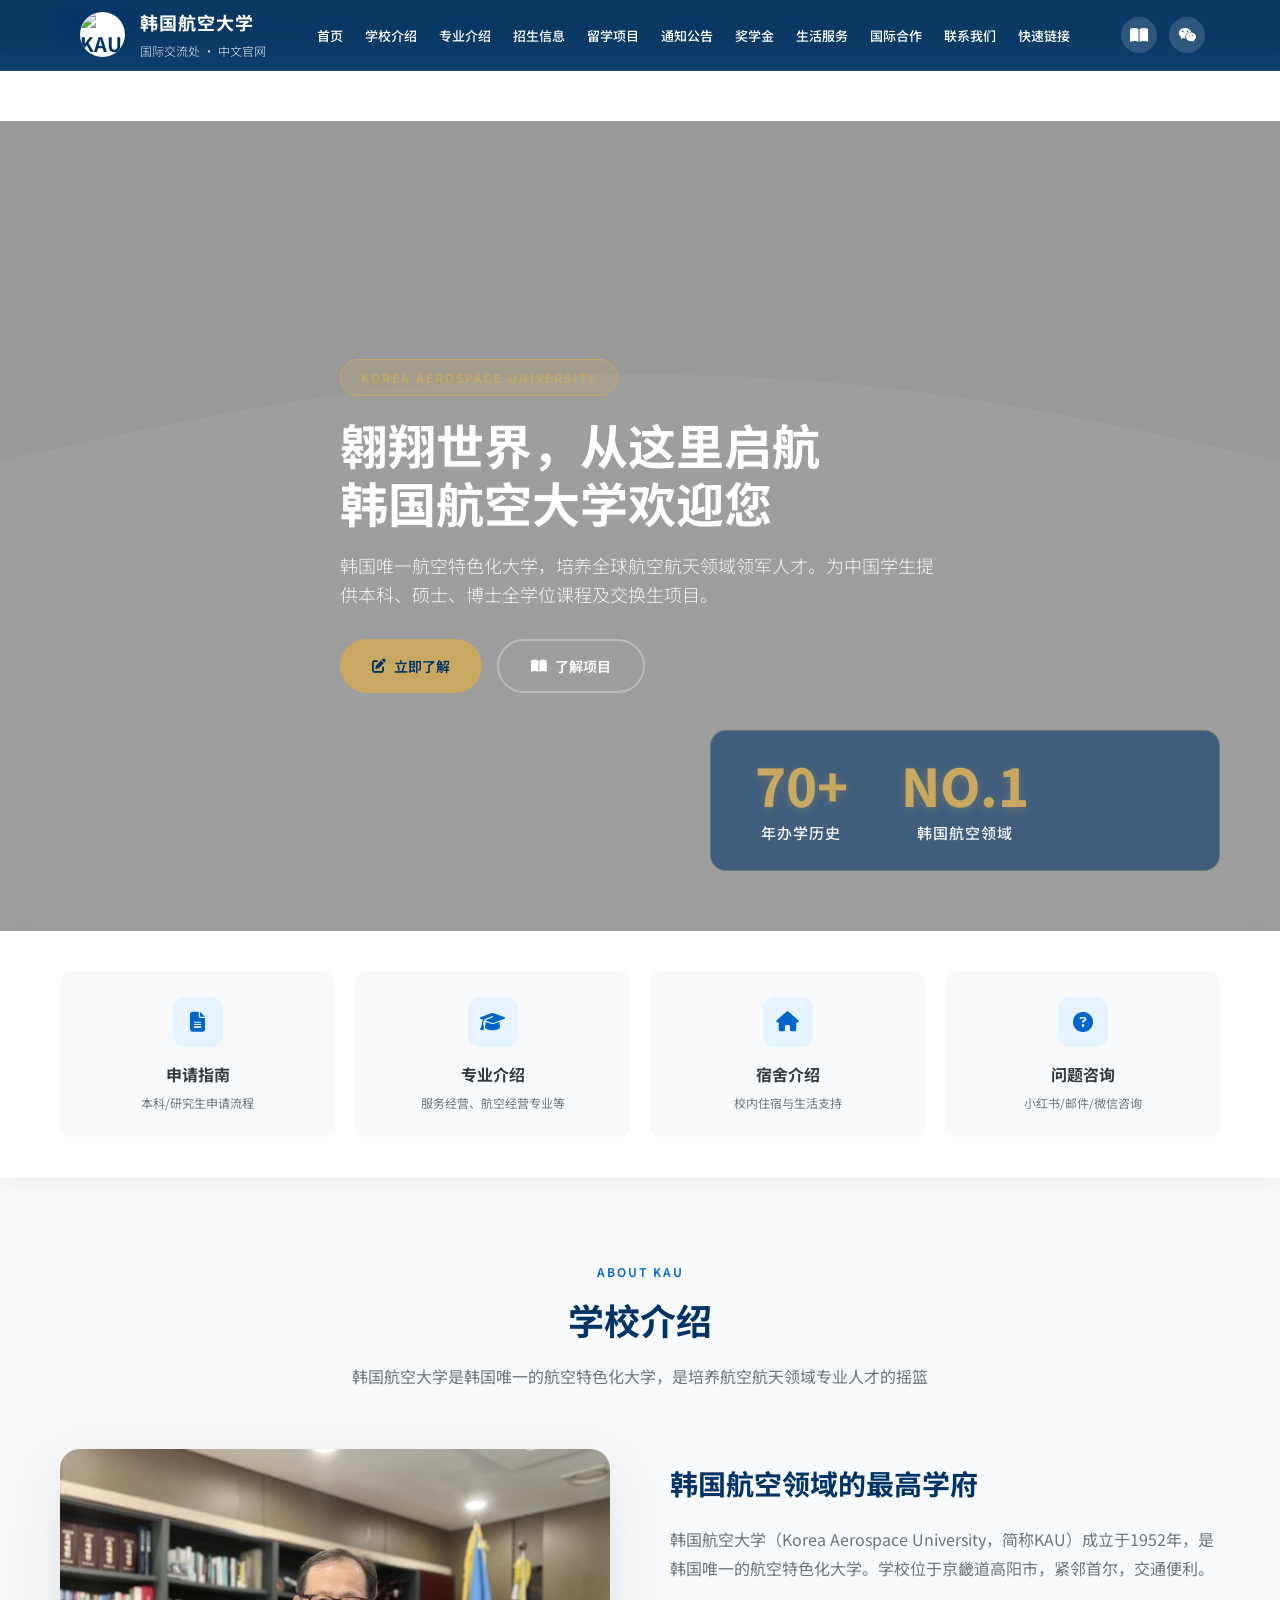
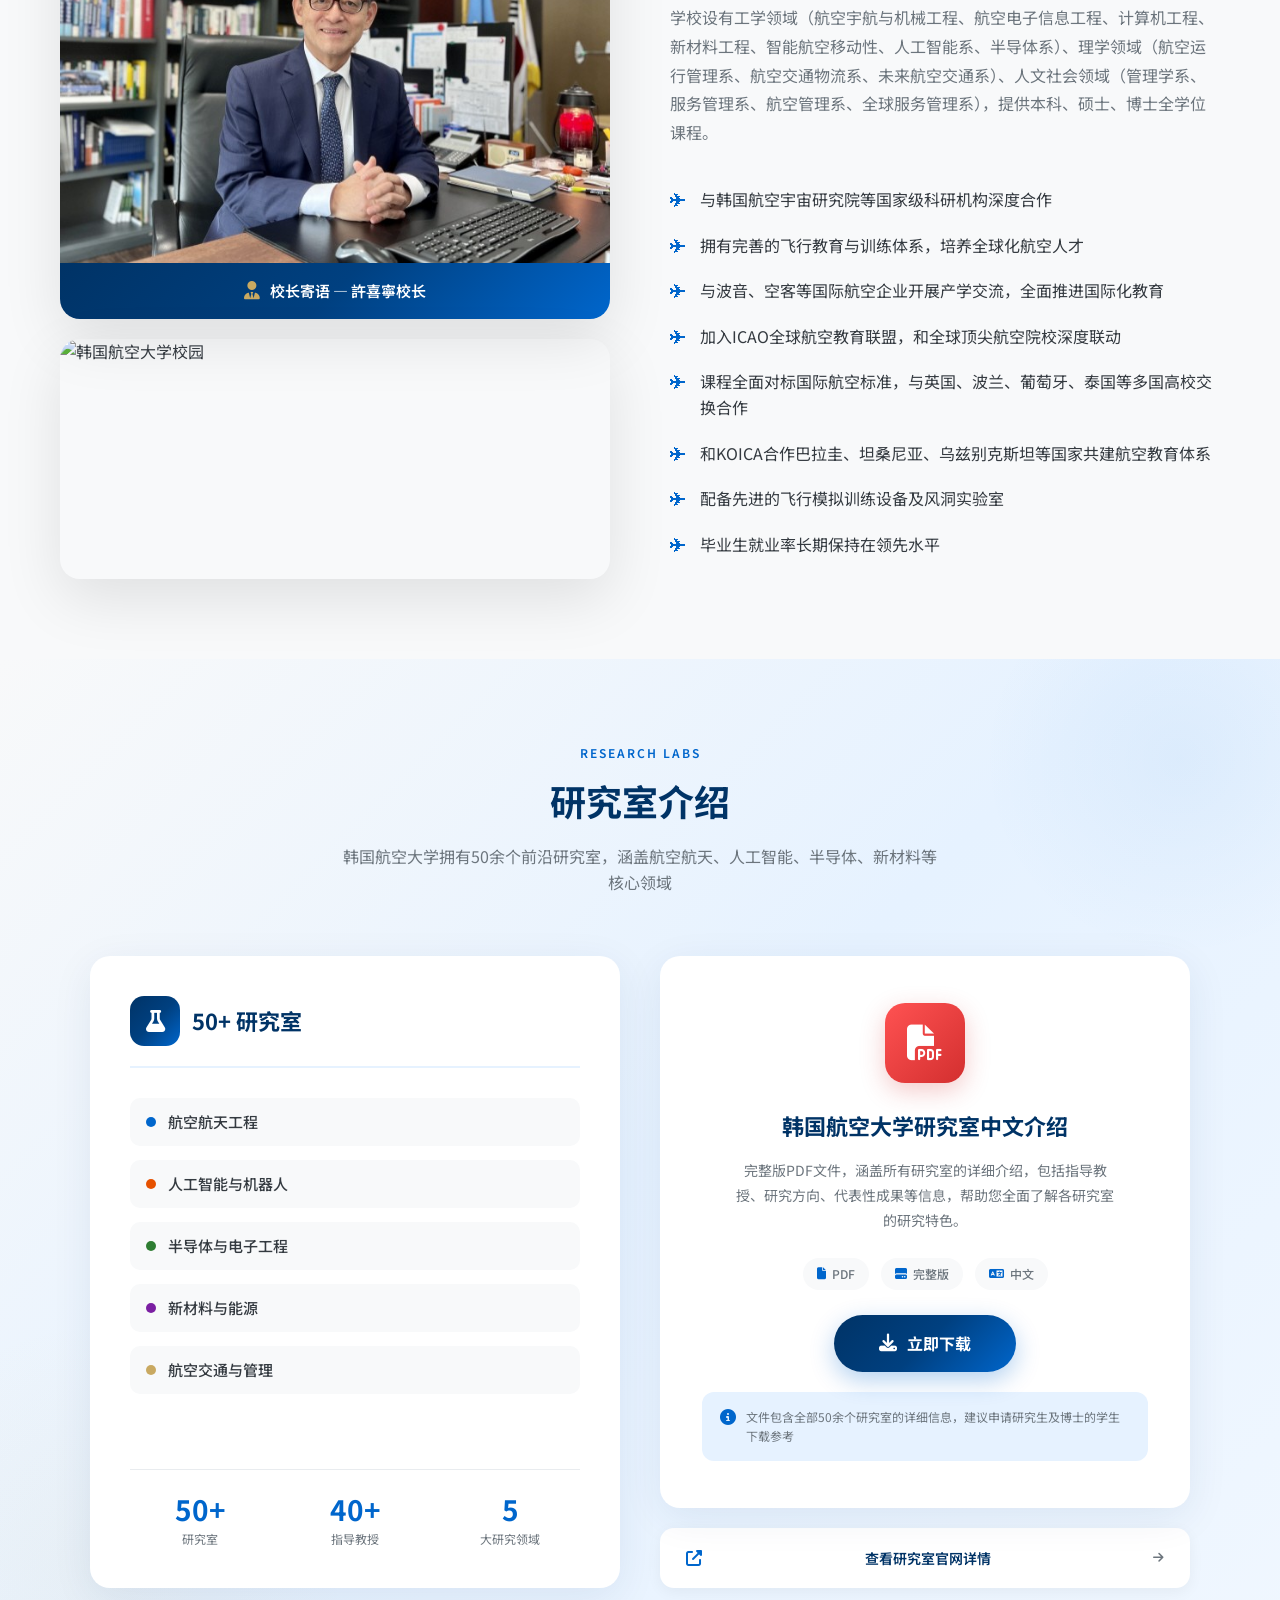
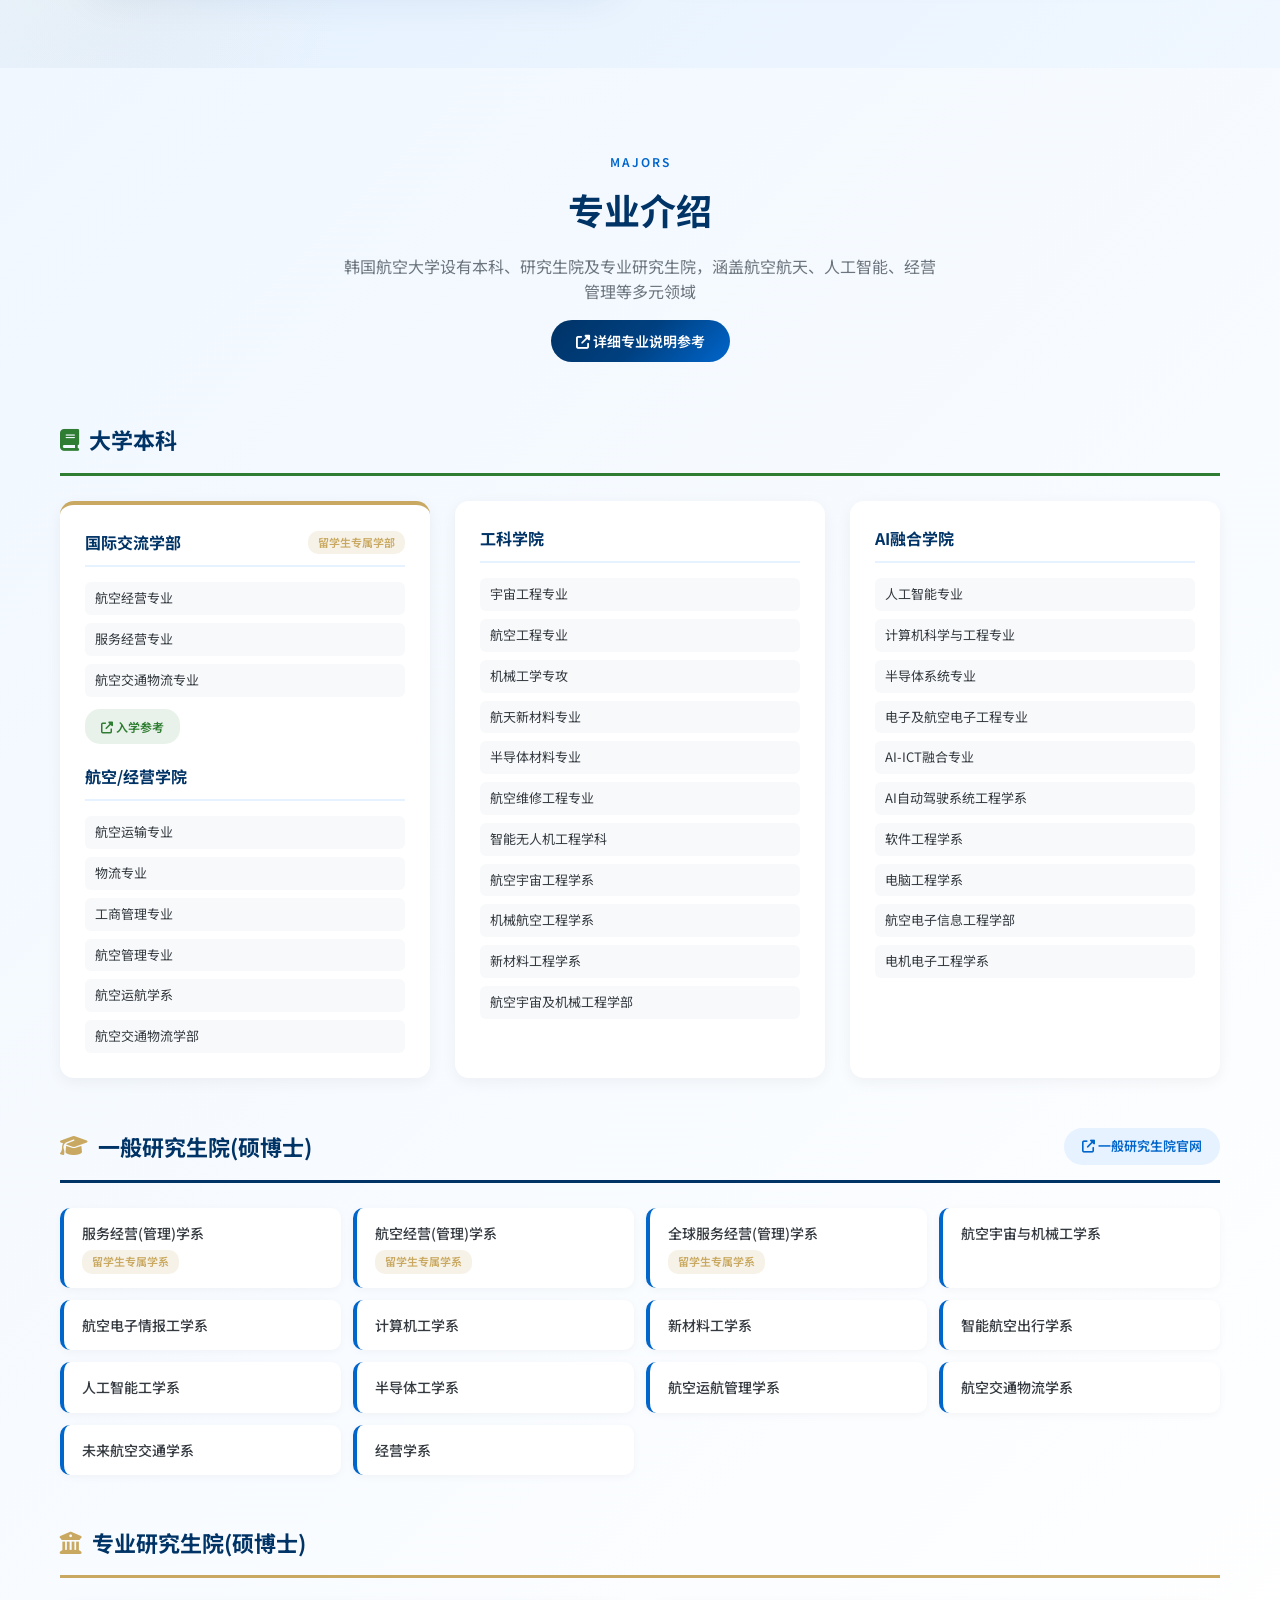
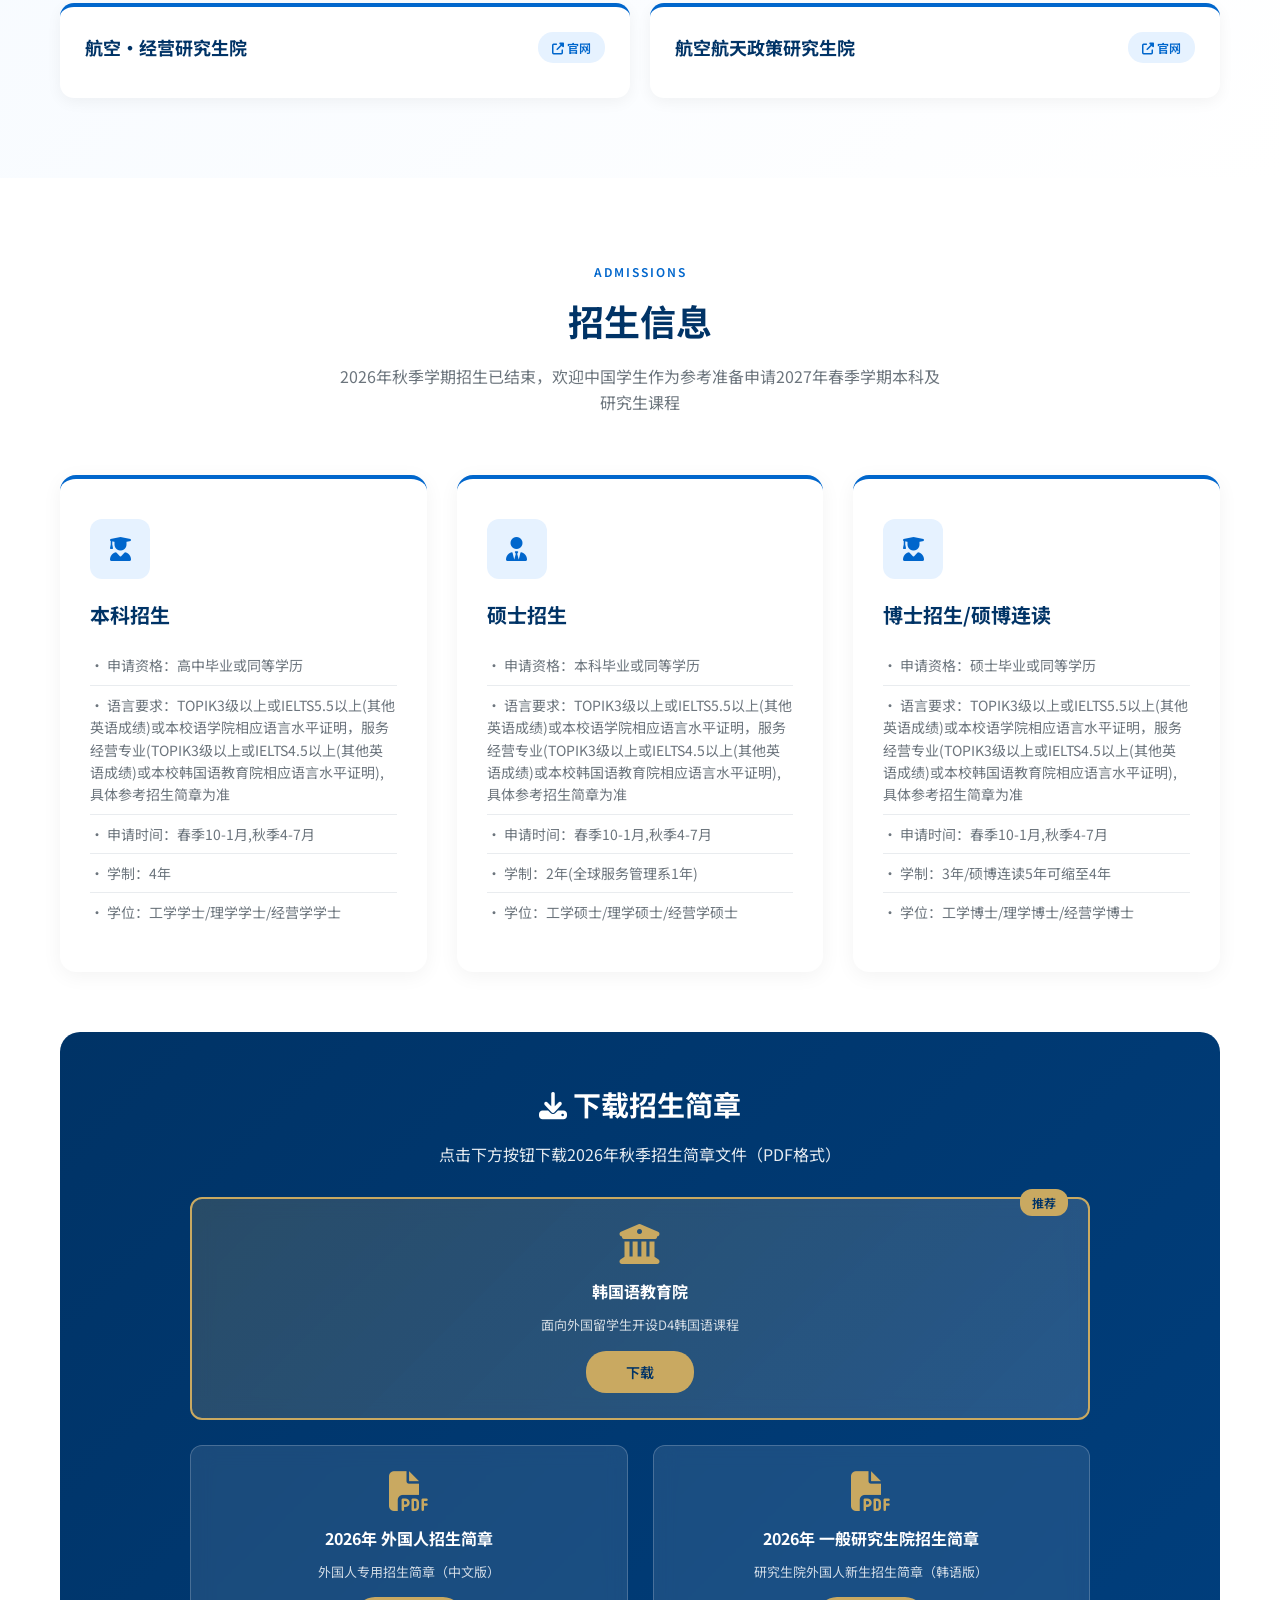
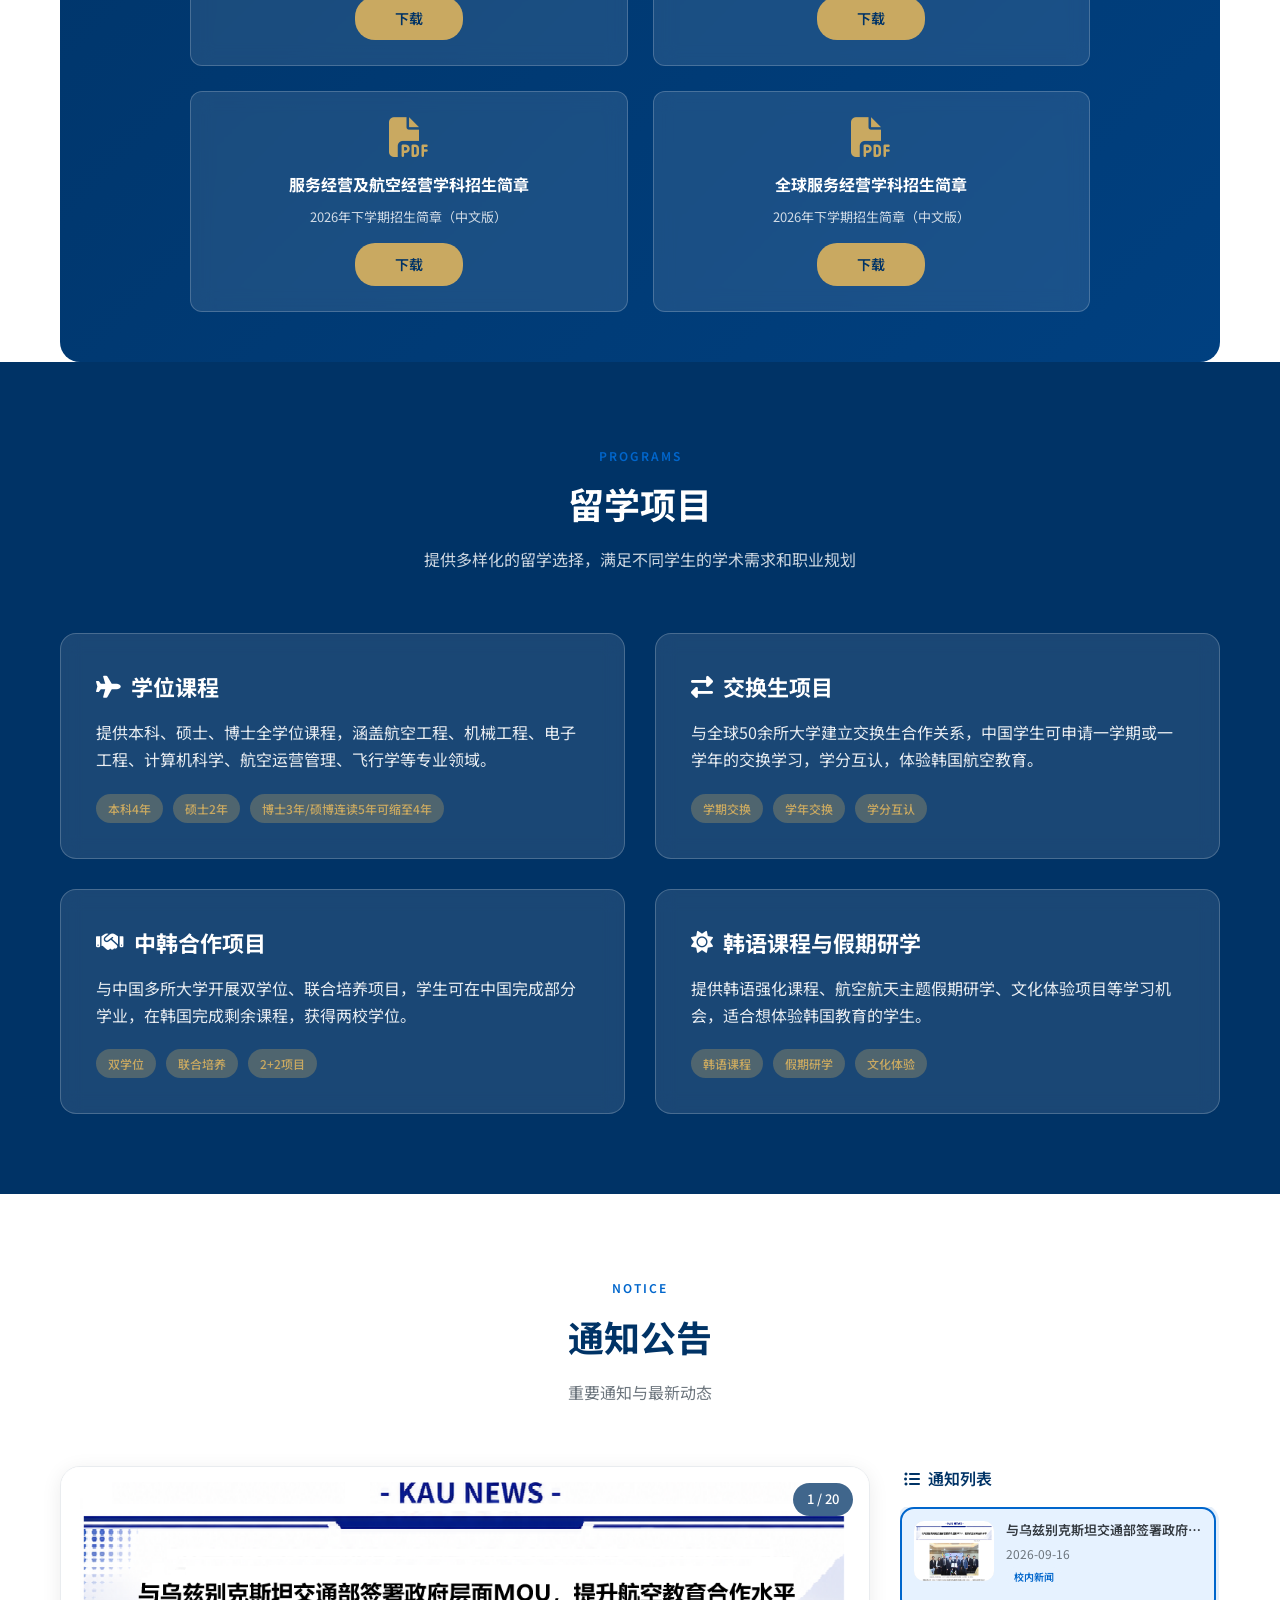
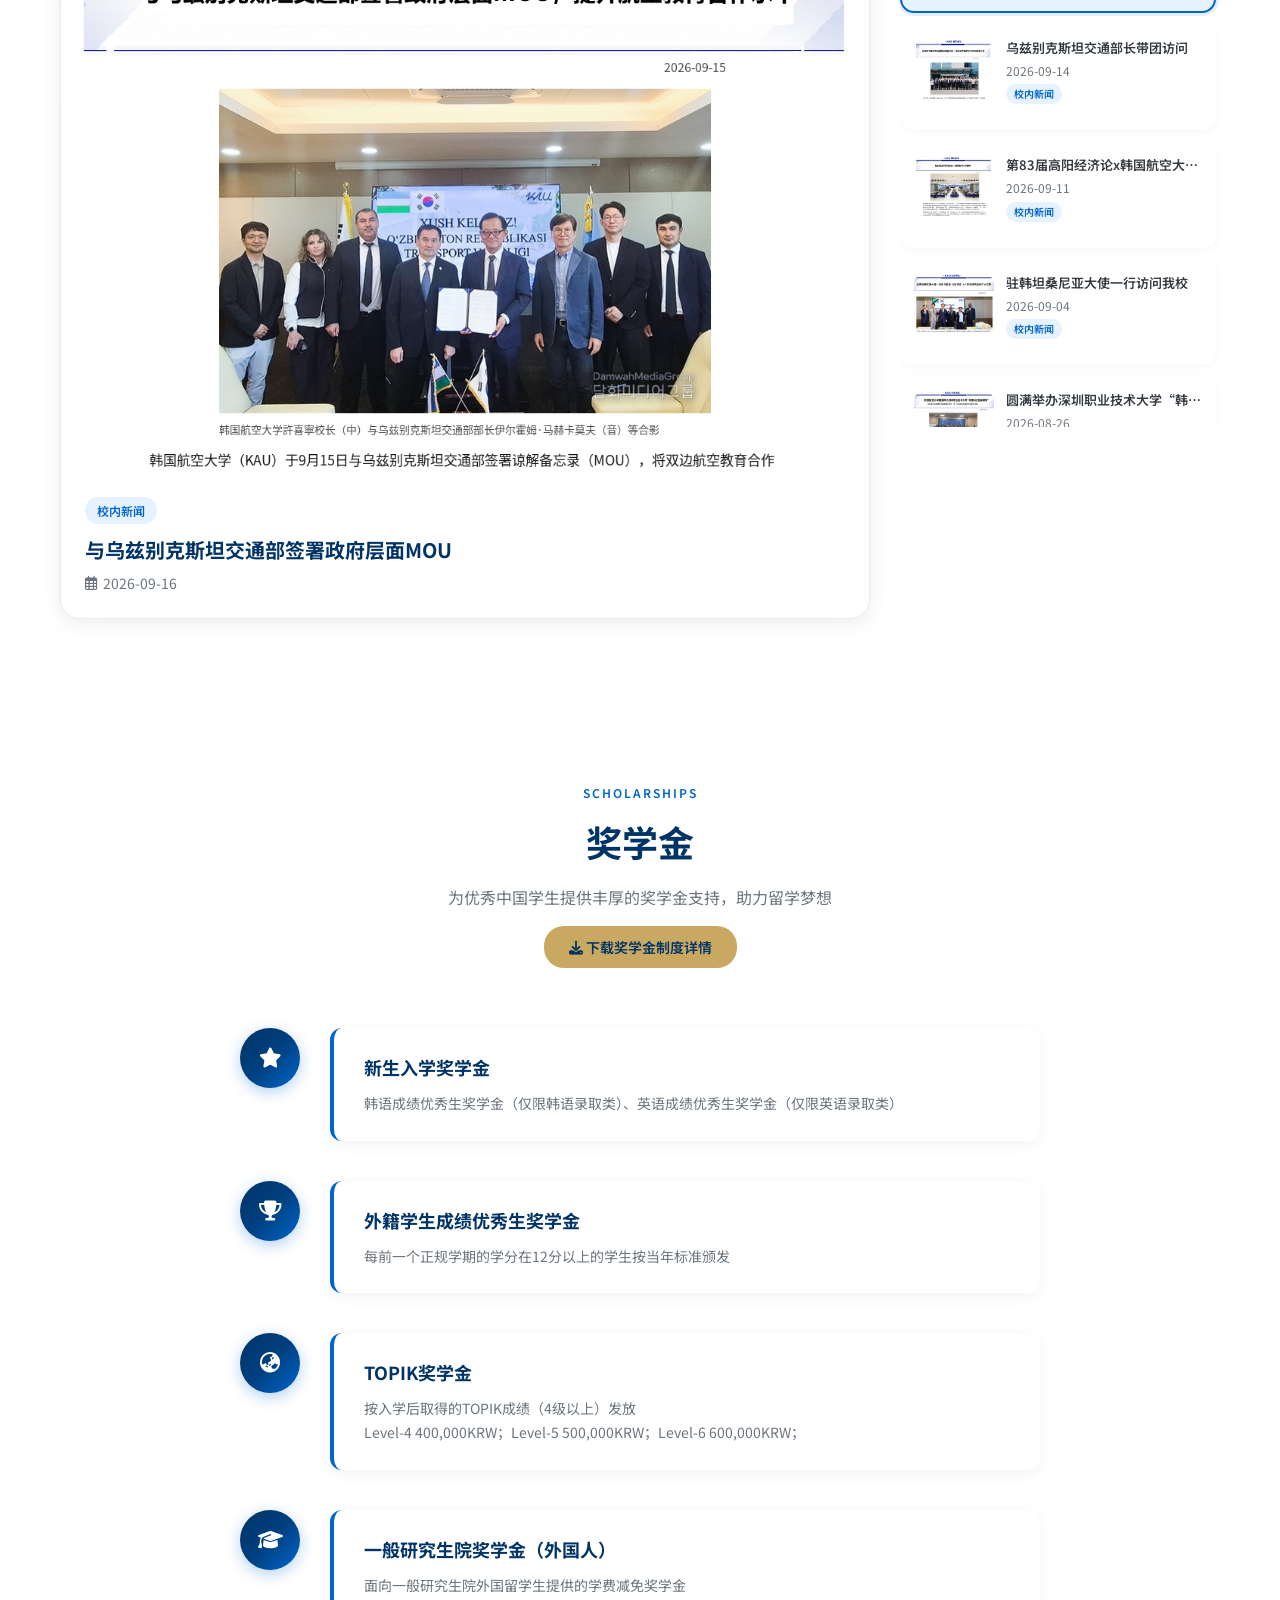
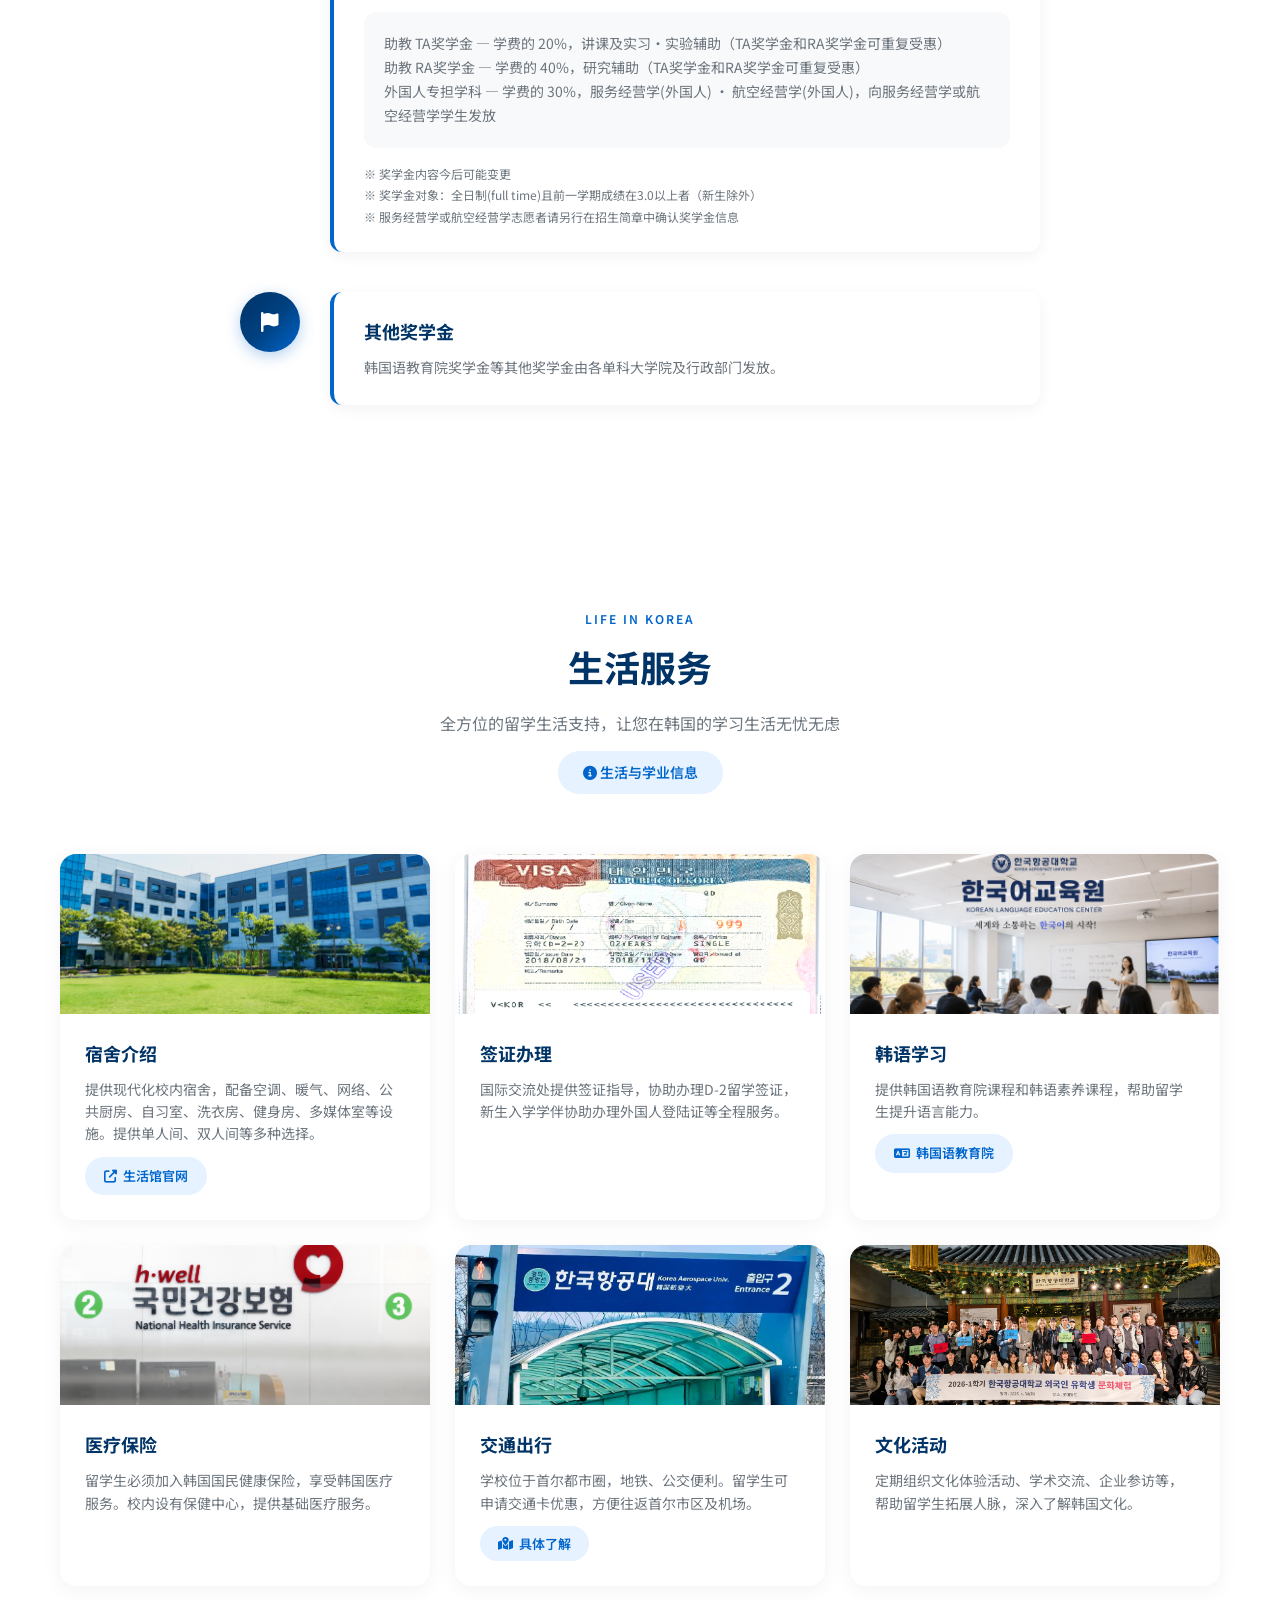
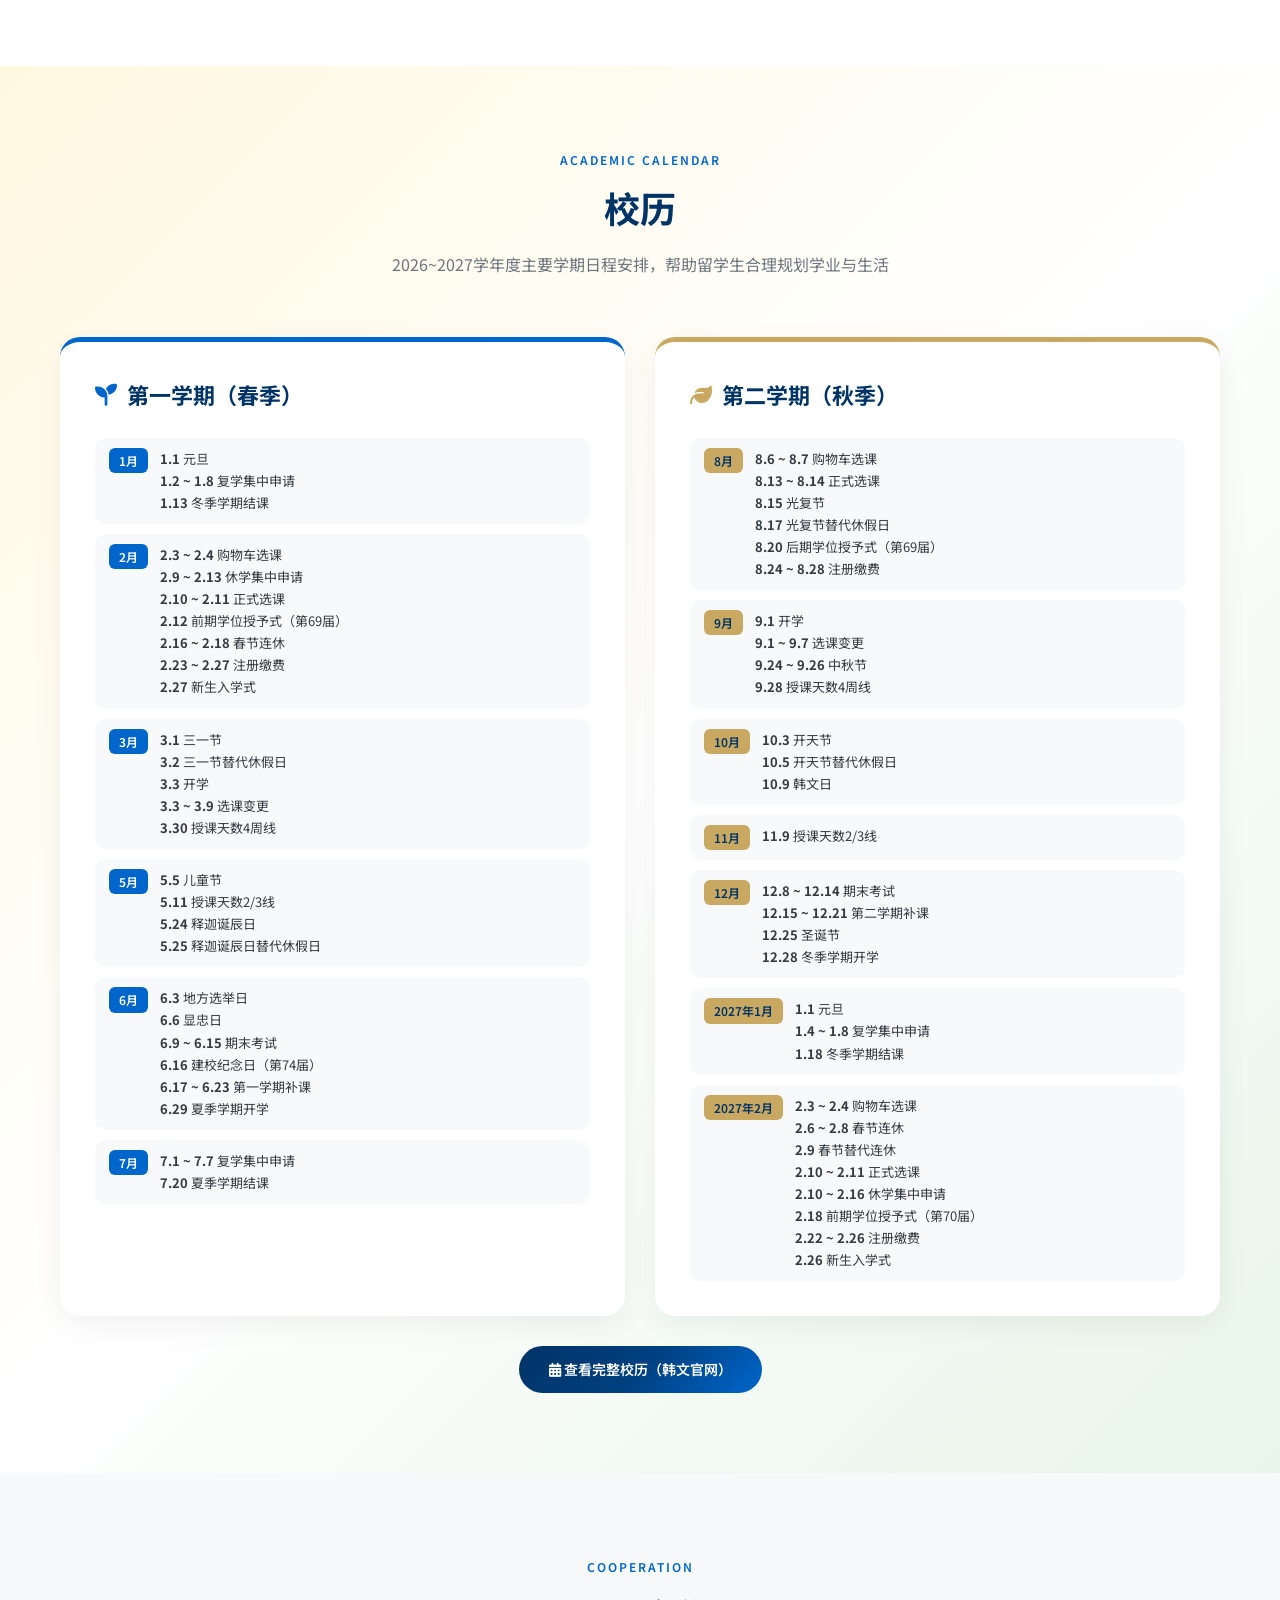
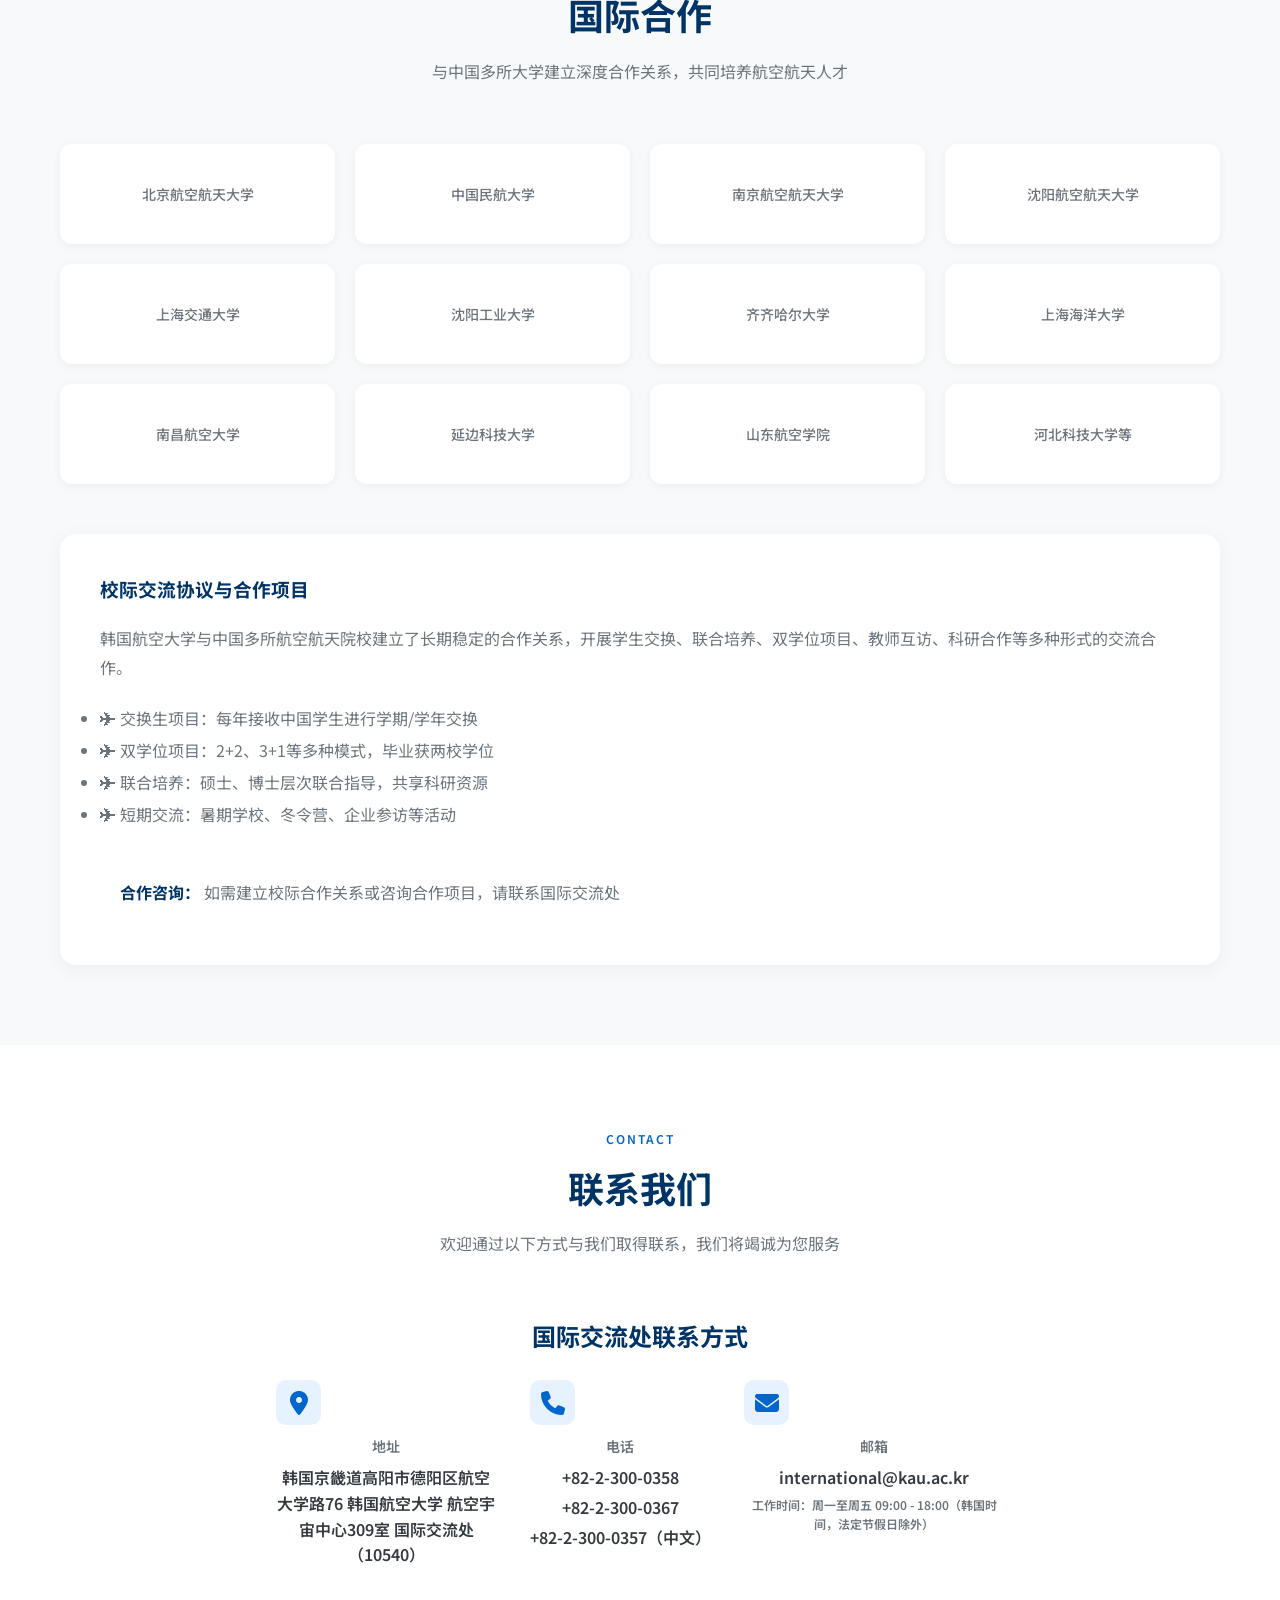
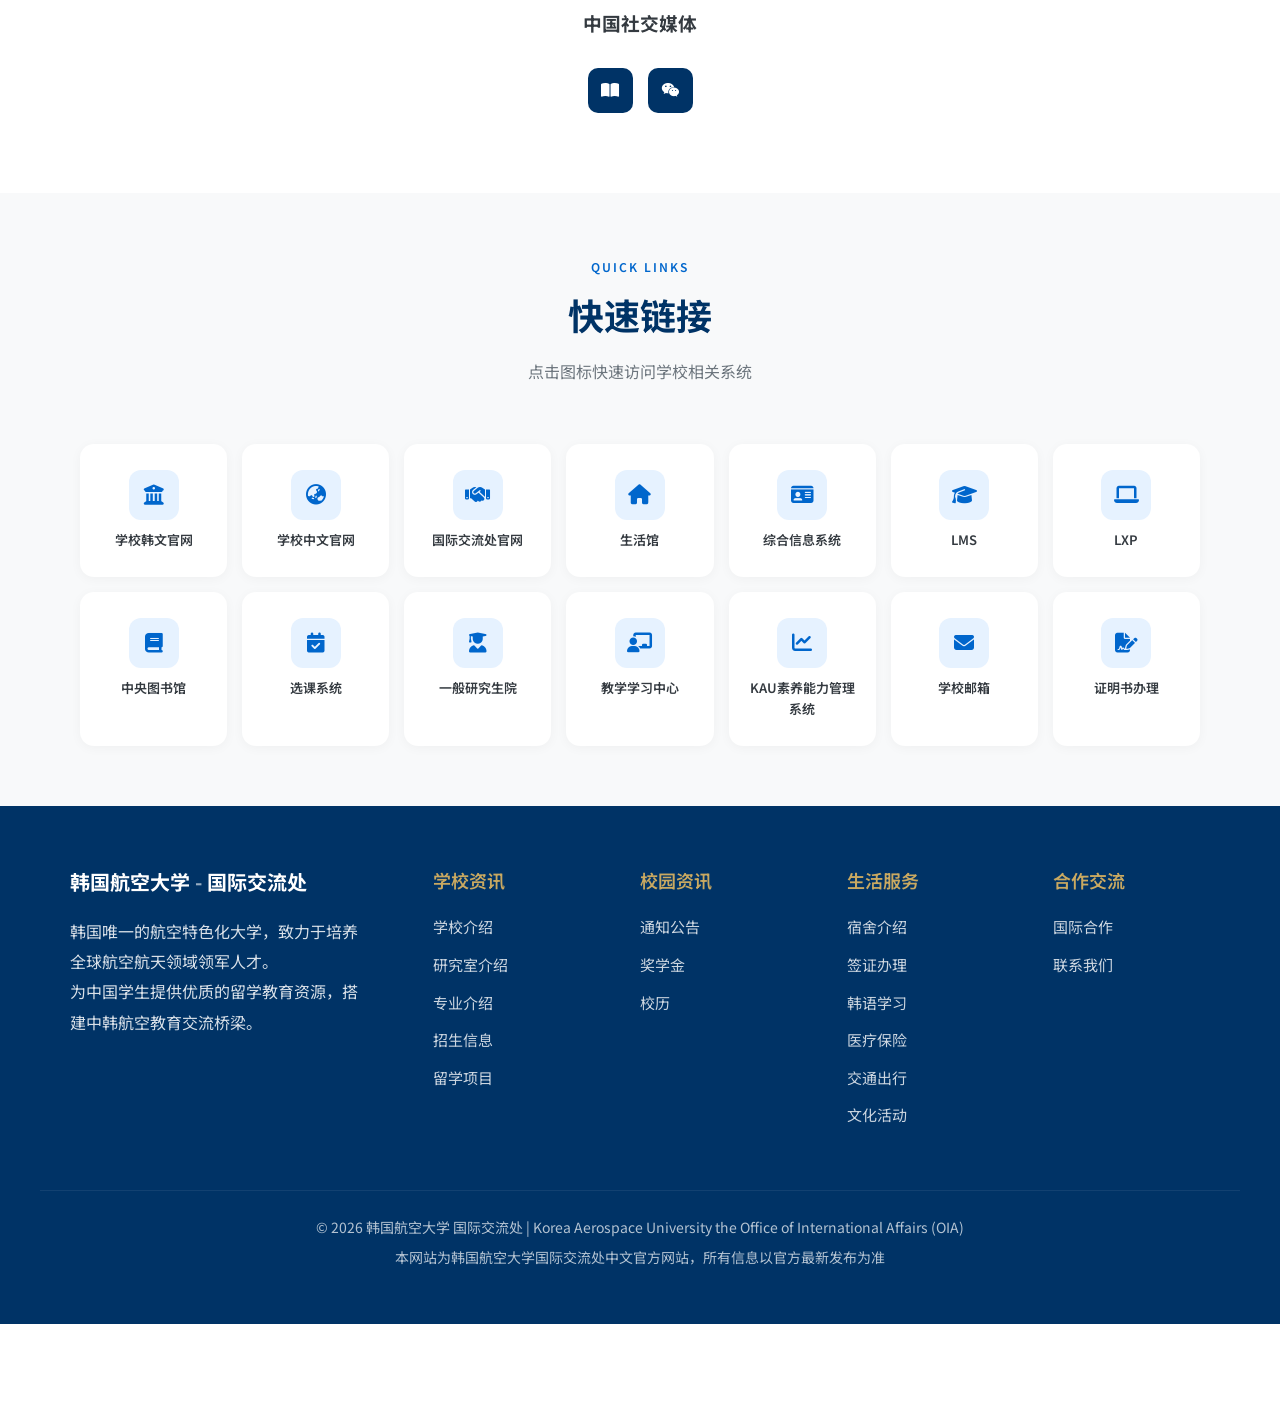
==== commit 38e0cd01: "Rename index (11).html to index.html" ====
--- a/index.html
+++ b/index.html
@@ -5,10 +5,2203 @@
     <meta name="viewport" content="width=device-width, initial-scale=1.0">
     <title>韩国航空大学 国际交流处 - 中文官方网站</title>
     <meta name="description" content="韩国航空大学国际交流处中文官方网站，为中国留学生提供权威留学信息、招生指南、奖学金申请、韩国生活支持等一站式服务。">
-    <!-- 图标（Font Awesome 6.4.0，放在本站内，不依赖外部 CDN，中国大陆也能正常加载） -->
-    <link rel="stylesheet" href="assets/vendor/fontawesome/css/all.min.css">
-    <link rel="stylesheet" href="assets/css/styles.css">
-    <link rel="stylesheet" href="assets/css/gallery.css">
+    <link href="https://fonts.googleapis.com/css2?family=Noto+Sans+SC:wght@300;400;500;700&display=swap" rel="stylesheet">
+    <link rel="stylesheet" href="https://cdnjs.cloudflare.com/ajax/libs/font-awesome/6.4.0/css/all.min.css">
+    <style>
+
+        :root {
+            --primary-blue: #003366;
+            --secondary-blue: #004080;
+            --accent-blue: #0066cc;
+            --light-blue: #e6f2ff;
+            --white: #ffffff;
+            --gray-100: #f8f9fa;
+            --gray-200: #e9ecef;
+            --gray-600: #6c757d;
+            --gray-800: #343a40;
+            --air-gold: #c9a961;
+            --gradient-hero: linear-gradient(135deg, #003366 0%, #004080 50%, #0066cc 100%);
+        }
+
+        * {
+            margin: 0;
+            padding: 0;
+            box-sizing: border-box;
+        }
+
+        body {
+            font-family: 'Noto Sans SC', -apple-system, BlinkMacSystemFont, 'Segoe UI', sans-serif;
+            line-height: 1.6;
+            color: var(--gray-800);
+            background-color: var(--white);
+        }
+
+        /* 导航栏 */
+        .navbar {
+            position: fixed;
+            top: 0;
+            width: 100%;
+            background: rgba(0, 51, 102, 0.95);
+            backdrop-filter: blur(10px);
+            z-index: 1000;
+            transition: all 0.3s ease;
+            border-bottom: 1px solid rgba(255,255,255,0.1);
+        }
+
+        .nav-container {
+            max-width: 1200px;
+            margin: 0 auto;
+            padding: 0 20px;
+            display: flex;
+            justify-content: space-between;
+            align-items: center;
+            height: 70px;
+        }
+
+        .logo-section {
+            display: flex;
+            align-items: center;
+            gap: 15px;
+        }
+
+        .logo-icon {
+            width: 45px;
+            height: 45px;
+            background: var(--white);
+            border-radius: 50%;
+            display: flex;
+            align-items: center;
+            justify-content: center;
+            color: var(--primary-blue);
+            font-size: 20px;
+            font-weight: bold;
+        }
+
+        .logo-text {
+            color: var(--white);
+        }
+
+        .logo-text h1 {
+            font-size: 18px;
+            font-weight: 700;
+            letter-spacing: 1px;
+        }
+
+        .logo-text span {
+            font-size: 12px;
+            opacity: 0.9;
+            font-weight: 300;
+        }
+
+        .nav-menu {
+            display: flex;
+            list-style: none;
+            gap: 30px;
+        }
+
+        .nav-menu a {
+            color: var(--white);
+            text-decoration: none;
+            font-size: 13px;
+            font-weight: 500;
+            transition: all 0.3s ease;
+            position: relative;
+            padding: 5px 0;
+            white-space: nowrap;
+        }
+
+        .nav-menu a::after {
+            content: '';
+            position: absolute;
+            bottom: 0;
+            left: 0;
+            width: 0;
+            height: 2px;
+            background: var(--air-gold);
+            transition: width 0.3s ease;
+        }
+
+        .nav-menu a:hover::after {
+            width: 100%;
+        }
+
+        .mobile-menu-btn {
+            display: none;
+            background: none;
+            border: none;
+            color: var(--white);
+            font-size: 24px;
+            cursor: pointer;
+        }
+
+        /* 英雄区 */
+        .hero {
+            margin-top: 70px;
+            height: 90vh;
+            min-height: 600px;
+          background: 
+linear-gradient(rgba(0,0,0,0.4), rgba(0,0,0,0.4)),
+url('pic.jpg');
+background-size: cover;
+background-position: center;
+background-repeat: no-repeat;
+            position: relative;
+            display: flex;
+            align-items: center;
+            overflow: hidden;
+        }
+
+        .hero::before {
+            content: '';
+            position: absolute;
+            top: 0;
+            left: 0;
+            right: 0;
+            bottom: 0;
+            background: url('data:image/svg+xml,<svg xmlns="http://www.w3.org/2000/svg" viewBox="0 0 1440 320"><path fill="%23ffffff" fill-opacity="0.05" d="M0,96L48,112C96,128,192,160,288,160C384,160,480,128,576,112C672,96,768,96,864,112C960,128,1056,160,1152,160C1248,160,1344,128,1392,112L1440,96L1440,320L1392,320C1344,320,1248,320,1152,320C1056,320,960,320,864,320C768,320,672,320,576,320C480,320,384,320,288,320C192,320,96,320,48,320L0,320Z"></path></svg>') no-repeat bottom;
+            background-size: cover;
+        }
+
+        .hero-content {
+            max-width: 1200px;
+            margin: 0 auto;
+            padding: 0 20px;
+            position: relative;
+            z-index: 2;
+            color: var(--white);
+        }
+
+        .hero-badge {
+            display: inline-block;
+            background: rgba(201, 169, 97, 0.2);
+            border: 1px solid var(--air-gold);
+            color: var(--air-gold);
+            padding: 8px 20px;
+            border-radius: 20px;
+            font-size: 12px;
+            font-weight: 600;
+            letter-spacing: 2px;
+            margin-bottom: 20px;
+            text-transform: uppercase;
+        }
+
+        .hero h2 {
+            font-size: 48px;
+            font-weight: 700;
+            margin-bottom: 20px;
+            line-height: 1.2;
+        }
+
+        .hero p {
+            font-size: 18px;
+            opacity: 0.9;
+            max-width: 600px;
+            margin-bottom: 30px;
+            font-weight: 300;
+        }
+
+        .hero-buttons {
+            display: flex;
+            gap: 15px;
+            flex-wrap: wrap;
+        }
+
+        .btn {
+            padding: 14px 32px;
+            border-radius: 30px;
+            text-decoration: none;
+            font-weight: 600;
+            font-size: 14px;
+            transition: all 0.3s ease;
+            display: inline-flex;
+            align-items: center;
+            gap: 8px;
+        }
+
+        .btn-primary {
+            background: var(--air-gold);
+            color: var(--primary-blue);
+        }
+
+        .btn-primary:hover {
+            transform: translateY(-2px);
+            box-shadow: 0 10px 30px rgba(201, 169, 97, 0.3);
+        }
+
+        .btn-secondary {
+            background: transparent;
+            color: var(--white);
+            border: 2px solid rgba(255,255,255,0.3);
+        }
+
+        .btn-secondary:hover {
+            background: var(--white);
+            color: var(--primary-blue);
+        }
+
+        .hero-stats {
+            position: absolute;
+            bottom: 60px;
+            right: 60px;
+            display: flex;
+            gap: 50px;
+            color: var(--white);
+            background: rgba(0, 51, 102, 0.6);
+            backdrop-filter: blur(10px);
+            padding: 25px 40px;
+            border-radius: 16px;
+            border: 1px solid rgba(201, 169, 97, 0.3);
+        }
+
+        .stat-item {
+            text-align: center;
+            min-width: 100px;
+        }
+
+        .stat-number {
+            font-size: 52px;
+            font-weight: 800;
+            color: var(--air-gold);
+            line-height: 1.1;
+            text-shadow: 0 2px 10px rgba(201, 169, 97, 0.3);
+        }
+
+        .stat-label {
+            font-size: 15px;
+            opacity: 0.95;
+            margin-top: 8px;
+            font-weight: 500;
+            letter-spacing: 1px;
+        }
+
+        /* 快捷菜单 */
+        .quick-menu {
+            background: var(--white);
+            padding: 40px 0;
+            box-shadow: 0 4px 20px rgba(0,0,0,0.05);
+            position: relative;
+            z-index: 10;
+        }
+
+        .quick-menu-container {
+            max-width: 1200px;
+            margin: 0 auto;
+            padding: 0 20px;
+            display: grid;
+            grid-template-columns: repeat(4, 1fr);
+            gap: 20px;
+        }
+
+        .quick-item {
+            background: var(--gray-100);
+            padding: 25px;
+            border-radius: 12px;
+            text-align: center;
+            transition: all 0.3s ease;
+            cursor: pointer;
+            border: 1px solid transparent;
+        }
+
+        .quick-item:hover {
+            transform: translateY(-5px);
+            border-color: var(--accent-blue);
+            box-shadow: 0 10px 30px rgba(0, 102, 204, 0.1);
+        }
+
+        .quick-icon {
+            width: 50px;
+            height: 50px;
+            background: var(--light-blue);
+            border-radius: 12px;
+            display: flex;
+            align-items: center;
+            justify-content: center;
+            margin: 0 auto 15px;
+            color: var(--accent-blue);
+            font-size: 20px;
+        }
+
+        .quick-item h3 {
+            font-size: 16px;
+            color: var(--gray-800);
+            margin-bottom: 5px;
+        }
+
+        .quick-item p {
+            font-size: 12px;
+            color: var(--gray-600);
+        }
+
+        /* 板块通用样式 */
+        .section {
+            padding: 80px 0;
+        }
+
+        .container {
+            max-width: 1200px;
+            margin: 0 auto;
+            padding: 0 20px;
+        }
+
+        .section-header {
+            text-align: center;
+            margin-bottom: 60px;
+        }
+
+        .section-tag {
+            display: inline-block;
+            color: var(--accent-blue);
+            font-size: 12px;
+            font-weight: 600;
+            letter-spacing: 2px;
+            text-transform: uppercase;
+            margin-bottom: 10px;
+        }
+
+        .section-title {
+            font-size: 36px;
+            font-weight: 700;
+            color: var(--primary-blue);
+            margin-bottom: 15px;
+        }
+
+        .section-subtitle {
+            font-size: 16px;
+            color: var(--gray-600);
+            max-width: 600px;
+            margin: 0 auto;
+        }
+
+        /* 学校介绍 */
+        .about-section {
+            background: var(--gray-100);
+        }
+
+        .about-grid {
+            display: grid;
+            grid-template-columns: 1fr 1fr;
+            gap: 60px;
+            align-items: center;
+        }
+
+        .about-images-col {
+            display: flex;
+            flex-direction: column;
+            gap: 20px;
+        }
+
+        .about-image-top {
+            position: relative;
+            border-radius: 20px;
+            overflow: hidden;
+            box-shadow: 0 20px 60px rgba(0,0,0,0.1);
+            flex: 1;
+        }
+
+        .about-image-top img {
+            width: 100%;
+            height: 100%;
+            min-height: 240px;
+            object-fit: cover;
+            display: block;
+        }
+
+        .about-image-bottom {
+            position: relative;
+            border-radius: 20px;
+            overflow: hidden;
+            box-shadow: 0 20px 60px rgba(0,0,0,0.1);
+            flex: 1;
+            display: flex;
+            flex-direction: column;
+        }
+
+        .about-image-bottom img {
+            width: 100%;
+            height: 100%;
+            min-height: 240px;
+            object-fit: cover;
+            display: block;
+            flex: 1;
+        }
+
+        .president-link {
+            display: flex;
+            align-items: center;
+            justify-content: center;
+            gap: 10px;
+            padding: 16px 20px;
+            background: var(--gradient-hero);
+            color: var(--white);
+            text-decoration: none;
+            font-size: 15px;
+            font-weight: 600;
+            transition: all 0.3s ease;
+        }
+
+        .president-link:hover {
+            background: linear-gradient(135deg, #004080 0%, #0066cc 50%, #0080ff 100%);
+        }
+
+        .president-link i {
+            font-size: 18px;
+            color: var(--air-gold);
+        }
+
+        .about-content h3 {
+            font-size: 28px;
+            color: var(--primary-blue);
+            margin-bottom: 20px;
+        }
+
+        .about-content p {
+            color: var(--gray-600);
+            margin-bottom: 20px;
+            line-height: 1.8;
+        }
+
+        .feature-list {
+            list-style: none;
+            margin-top: 30px;
+        }
+
+        .feature-list li {
+            padding: 10px 0;
+            padding-left: 30px;
+            position: relative;
+            color: var(--gray-800);
+        }
+
+        .feature-list li::before {
+            content: '✈';
+            position: absolute;
+            left: 0;
+            color: var(--accent-blue);
+        }
+
+        /* 招生信息 */
+        .admission-cards {
+            display: grid;
+            grid-template-columns: repeat(3, 1fr);
+            gap: 30px;
+        }
+
+        .admission-card {
+            background: var(--white);
+            border-radius: 16px;
+            padding: 40px 30px;
+            box-shadow: 0 4px 20px rgba(0,0,0,0.05);
+            transition: all 0.3s ease;
+            border-top: 4px solid var(--accent-blue);
+        }
+
+        .admission-card:hover {
+            transform: translateY(-10px);
+            box-shadow: 0 20px 40px rgba(0,0,0,0.1);
+        }
+
+        .admission-icon {
+            width: 60px;
+            height: 60px;
+            background: var(--light-blue);
+            border-radius: 12px;
+            display: flex;
+            align-items: center;
+            justify-content: center;
+            color: var(--accent-blue);
+            font-size: 24px;
+            margin-bottom: 20px;
+        }
+
+        .admission-card h3 {
+            font-size: 20px;
+            color: var(--primary-blue);
+            margin-bottom: 15px;
+        }
+
+        .admission-card ul {
+            list-style: none;
+            color: var(--gray-600);
+            font-size: 14px;
+        }
+
+        .admission-card li {
+            padding: 8px 0;
+            border-bottom: 1px solid var(--gray-200);
+        }
+
+        .admission-card li:last-child {
+            border-bottom: none;
+        }
+
+        /* 留学项目 */
+        .programs-section {
+            background: var(--primary-blue);
+            color: var(--white);
+        }
+
+        .programs-section .section-title {
+            color: var(--white);
+        }
+
+        .programs-section .section-subtitle {
+            color: rgba(255,255,255,0.8);
+        }
+
+        .programs-grid {
+            display: grid;
+            grid-template-columns: repeat(2, 1fr);
+            gap: 30px;
+        }
+
+        .program-item {
+            background: rgba(255,255,255,0.1);
+            backdrop-filter: blur(10px);
+            border: 1px solid rgba(255,255,255,0.2);
+            border-radius: 16px;
+            padding: 35px;
+            transition: all 0.3s ease;
+        }
+
+        .program-item:hover {
+            background: rgba(255,255,255,0.15);
+            transform: translateY(-5px);
+        }
+
+        .program-item h3 {
+            font-size: 22px;
+            margin-bottom: 15px;
+            display: flex;
+            align-items: center;
+            gap: 10px;
+        }
+
+        .program-item p {
+            opacity: 0.9;
+            line-height: 1.7;
+            margin-bottom: 20px;
+        }
+
+        .program-tags {
+            display: flex;
+            gap: 10px;
+            flex-wrap: wrap;
+        }
+
+        .program-tag {
+            background: rgba(201, 169, 97, 0.3);
+            color: var(--air-gold);
+            padding: 5px 12px;
+            border-radius: 20px;
+            font-size: 12px;
+            font-weight: 500;
+        }
+
+        /* 奖学金 */
+        .scholarship-timeline {
+            position: relative;
+            max-width: 800px;
+            margin: 0 auto;
+        }
+
+        .scholarship-item {
+            display: flex;
+            gap: 30px;
+            margin-bottom: 40px;
+            position: relative;
+        }
+
+        .scholarship-icon {
+            width: 60px;
+            height: 60px;
+            background: var(--gradient-hero);
+            border-radius: 50%;
+            display: flex;
+            align-items: center;
+            justify-content: center;
+            color: var(--white);
+            font-size: 20px;
+            flex-shrink: 0;
+            box-shadow: 0 4px 15px rgba(0, 102, 204, 0.3);
+        }
+
+        .scholarship-content {
+            background: var(--white);
+            padding: 25px 30px;
+            border-radius: 12px;
+            box-shadow: 0 4px 15px rgba(0,0,0,0.05);
+            flex: 1;
+            border-left: 4px solid var(--accent-blue);
+        }
+
+        .scholarship-content h3 {
+            color: var(--primary-blue);
+            font-size: 18px;
+            margin-bottom: 10px;
+        }
+
+        .scholarship-content p {
+            color: var(--gray-600);
+            font-size: 14px;
+            line-height: 1.7;
+        }
+
+        .scholarship-amount {
+            display: inline-block;
+            background: var(--air-gold);
+            color: var(--primary-blue);
+            padding: 5px 15px;
+            border-radius: 20px;
+            font-size: 12px;
+            font-weight: 700;
+            margin-top: 10px;
+        }
+
+        /* 生活服务 */
+        .life-grid {
+            display: grid;
+            grid-template-columns: repeat(3, 1fr);
+            gap: 25px;
+        }
+
+        .life-card {
+            background: var(--white);
+            border-radius: 16px;
+            overflow: hidden;
+            box-shadow: 0 4px 20px rgba(0,0,0,0.05);
+            transition: all 0.3s ease;
+        }
+
+        .life-card:hover {
+            transform: translateY(-5px);
+            box-shadow: 0 15px 40px rgba(0,0,0,0.1);
+        }
+
+.life-image {
+            height: 160px;
+            background: var(--gray-200);
+            display: flex;
+            align-items: center;
+            justify-content: center;
+            color: var(--gray-600);
+            font-size: 30px;
+            overflow: hidden;
+            position: relative;
+        }
+
+        .life-image img {
+            width: 100%;
+            height: 100%;
+            object-fit: cover;
+            transition: transform 0.4s ease;
+        }
+
+        .life-card:hover .life-image img {
+            transform: scale(1.08);
+        }
+
+        .life-content {
+            padding: 25px;
+        }
+
+        .life-content h3 {
+            font-size: 18px;
+            color: var(--primary-blue);
+            margin-bottom: 10px;
+        }
+
+        .life-content p {
+            font-size: 14px;
+            color: var(--gray-600);
+            line-height: 1.6;
+        }
+
+        /* 国际合作 */
+        .cooperation-section {
+            background: var(--gray-100);
+        }
+
+        .partners-grid {
+            display: grid;
+            grid-template-columns: repeat(4, 1fr);
+            gap: 20px;
+            margin-bottom: 50px;
+        }
+
+        .partner-logo {
+            background: var(--white);
+            height: 100px;
+            border-radius: 12px;
+            display: flex;
+            align-items: center;
+            justify-content: center;
+            box-shadow: 0 2px 10px rgba(0,0,0,0.05);
+            font-size: 14px;
+            color: var(--gray-600);
+            font-weight: 500;
+            transition: all 0.3s ease;
+        }
+
+        .partner-logo:hover {
+            transform: translateY(-3px);
+            box-shadow: 0 8px 25px rgba(0,0,0,0.1);
+            color: var(--accent-blue);
+        }
+
+        .cooperation-info {
+            background: var(--white);
+            padding: 40px;
+            border-radius: 16px;
+            box-shadow: 0 4px 20px rgba(0,0,0,0.05);
+        }
+
+        /* 联系我们 */
+        .contact-grid {
+            display: grid;
+            grid-template-columns: 1fr 1fr;
+            gap: 50px;
+        }
+
+        .contact-info h3 {
+            font-size: 24px;
+            color: var(--primary-blue);
+            margin-bottom: 30px;
+        }
+
+        .contact-item {
+            display: flex;
+            flex-direction: column;
+            align-items: center;
+            gap: 15px;
+            margin-bottom: 25px;
+            text-align: center;
+        }
+
+        .contact-icon {
+            width: 45px;
+            height: 45px;
+            background: var(--light-blue);
+            border-radius: 10px;
+            display: flex;
+            align-items: center;
+            justify-content: center;
+            color: var(--accent-blue);
+            font-size: 18px;
+            flex-shrink: 0;
+        }
+
+        .contact-detail {
+            text-align: center;
+        }
+
+        .contact-detail h4 {
+            font-size: 14px;
+            color: var(--gray-600);
+            margin-bottom: 5px;
+            font-weight: 500;
+        }
+
+        .contact-detail p {
+            font-size: 16px;
+            color: var(--gray-800);
+            font-weight: 600;
+        }
+
+        .social-links {
+            display: flex;
+            gap: 15px;
+            margin-top: 30px;
+        }
+
+        .social-link {
+            width: 45px;
+            height: 45px;
+            background: var(--primary-blue);
+            border-radius: 10px;
+            display: flex;
+            align-items: center;
+            justify-content: center;
+            color: var(--white);
+            text-decoration: none;
+            transition: all 0.3s ease;
+        }
+
+        .social-link:hover {
+            background: var(--accent-blue);
+            transform: translateY(-3px);
+        }
+
+        .contact-form {
+            background: var(--white);
+            padding: 40px;
+            border-radius: 16px;
+            box-shadow: 0 4px 20px rgba(0,0,0,0.05);
+        }
+
+        .form-group {
+            margin-bottom: 20px;
+        }
+
+        .form-group label {
+            display: block;
+            font-size: 14px;
+            color: var(--gray-800);
+            margin-bottom: 8px;
+            font-weight: 500;
+        }
+
+        .form-group input,
+        .form-group textarea,
+        .form-group select {
+            width: 100%;
+            padding: 12px 15px;
+            border: 1px solid var(--gray-200);
+            border-radius: 8px;
+            font-size: 14px;
+            transition: all 0.3s ease;
+            font-family: inherit;
+        }
+
+        .form-group input:focus,
+        .form-group textarea:focus,
+        .form-group select:focus {
+            outline: none;
+            border-color: var(--accent-blue);
+            box-shadow: 0 0 0 3px rgba(0, 102, 204, 0.1);
+        }
+
+        .form-group textarea {
+            resize: vertical;
+            min-height: 120px;
+        }
+
+        .submit-btn {
+            width: 100%;
+            padding: 14px;
+            background: var(--gradient-hero);
+            color: var(--white);
+            border: none;
+            border-radius: 8px;
+            font-size: 16px;
+            font-weight: 600;
+            cursor: pointer;
+            transition: all 0.3s ease;
+        }
+
+        .submit-btn:hover {
+            transform: translateY(-2px);
+            box-shadow: 0 8px 25px rgba(0, 102, 204, 0.3);
+        }
+
+        /* 页脚 */
+        footer {
+            background: var(--primary-blue);
+            color: var(--white);
+            padding: 60px 0 30px;
+        }
+
+        .footer-content {
+            max-width: 1200px;
+            margin: 0 auto;
+            padding: 0 20px;
+            display: grid;
+            grid-template-columns: 2fr 1fr 1fr 1fr;
+            gap: 40px;
+        }
+
+        .footer-brand h3 {
+            font-size: 20px;
+            margin-bottom: 15px;
+        }
+
+        .footer-brand p {
+            opacity: 0.8;
+            font-size: 14px;
+            line-height: 1.7;
+        }
+
+        .footer-links h4 {
+            font-size: 14px;
+            margin-bottom: 20px;
+            color: var(--air-gold);
+        }
+
+        .footer-links ul {
+            list-style: none;
+        }
+
+        .footer-links li {
+            margin-bottom: 10px;
+        }
+
+        .footer-links a {
+            color: rgba(255,255,255,0.8);
+            text-decoration: none;
+            font-size: 14px;
+            transition: color 0.3s ease;
+        }
+
+        .footer-links a:hover {
+            color: var(--white);
+        }
+
+        .footer-bottom {
+            max-width: 1200px;
+            margin: 40px auto 0;
+            padding: 20px;
+            border-top: 1px solid rgba(255,255,255,0.1);
+            text-align: center;
+            font-size: 13px;
+            opacity: 0.6;
+        }
+
+        /* 通知公告栏 */
+        .notice-bar {
+            background: var(--air-gold);
+            color: var(--primary-blue);
+            padding: 12px 0;
+            position: relative;
+            overflow: hidden;
+        }
+
+        .notice-content {
+            max-width: 1200px;
+            margin: 0 auto;
+            padding: 0 20px;
+            display: flex;
+            align-items: center;
+            gap: 15px;
+        }
+
+        .notice-label {
+            background: var(--primary-blue);
+            color: var(--white);
+            padding: 4px 12px;
+            border-radius: 4px;
+            font-size: 12px;
+            font-weight: 600;
+            flex-shrink: 0;
+        }
+
+        .notice-text {
+            font-size: 14px;
+            font-weight: 500;
+            white-space: nowrap;
+            overflow: hidden;
+            text-overflow: ellipsis;
+        }
+
+                /* 顶部社交媒体链接 */
+        .nav-social-links a:hover {
+            background: var(--air-gold) !important;
+            color: var(--primary-blue) !important;
+            transform: translateY(-2px);
+            box-shadow: 0 4px 12px rgba(201, 169, 97, 0.3);
+        }
+
+
+        /* ===== 通知公告画廊（新版） ===== */
+        .notice-gallery-wrapper {
+            max-width: 1200px;
+            margin: 0 auto;
+        }
+
+        .notice-gallery {
+            display: flex;
+            gap: 30px;
+            align-items: flex-start;
+        }
+
+        /* 左侧主图区 */
+        .main-notice {
+            flex: 1;
+            background: var(--white);
+            border-radius: 20px;
+            overflow: hidden;
+            box-shadow: 0 4px 20px rgba(0,0,0,0.08);
+            position: relative;
+            border: 1px solid var(--gray-200);
+        }
+
+        .notice-image-wrapper {
+            position: relative;
+            width: 100%;
+            aspect-ratio: 4/3;
+            overflow: hidden;
+            cursor: zoom-in;
+            background: var(--gray-100);
+        }
+
+        .notice-image {
+            width: 100%;
+            height: 100%;
+            object-fit: cover;
+            object-position: top center;
+            transition: transform 0.5s cubic-bezier(0.4, 0, 0.2, 1), opacity 0.4s ease;
+        }
+
+        .notice-image.fade-out {
+            opacity: 0;
+        }
+
+        .notice-image-wrapper:hover .notice-image {
+            transform: scale(1.03);
+        }
+
+        /* 导航箭头 */
+        .notice-nav-btn {
+            position: absolute;
+            top: 50%;
+            transform: translateY(-50%);
+            width: 44px;
+            height: 44px;
+            border-radius: 50%;
+            background: rgba(255,255,255,0.95);
+            border: none;
+            cursor: pointer;
+            display: flex;
+            align-items: center;
+            justify-content: center;
+            box-shadow: 0 4px 15px rgba(0,0,0,0.15);
+            transition: all 0.3s ease;
+            z-index: 10;
+            opacity: 0;
+            color: var(--primary-blue);
+            font-size: 16px;
+        }
+
+        .main-notice:hover .notice-nav-btn {
+            opacity: 1;
+        }
+
+        .notice-nav-btn:hover {
+            background: var(--white);
+            transform: translateY(-50%) scale(1.1);
+            color: var(--accent-blue);
+        }
+
+        .notice-nav-btn.prev { left: 16px; }
+        .notice-nav-btn.next { right: 16px; }
+
+        /* 图片计数器 */
+        .notice-counter {
+            position: absolute;
+            top: 16px;
+            right: 16px;
+            background: rgba(0, 51, 102, 0.75);
+            color: var(--white);
+            padding: 6px 14px;
+            border-radius: 20px;
+            font-size: 13px;
+            font-weight: 500;
+            backdrop-filter: blur(10px);
+            z-index: 5;
+        }
+
+        /* 通知信息 */
+        .notice-info {
+            padding: 24px;
+        }
+
+        .notice-tag {
+            display: inline-block;
+            padding: 4px 12px;
+            border-radius: 20px;
+            font-size: 12px;
+            font-weight: 600;
+            margin-bottom: 12px;
+        }
+
+        .tag-blue { background: var(--light-blue); color: var(--accent-blue); }
+        .tag-gold { background: rgba(201, 169, 97, 0.15); color: var(--air-gold); }
+        .tag-green { background: rgba(46, 125, 50, 0.1); color: #2e7d32; }
+
+        .notice-title {
+            font-size: 1.25rem;
+            color: var(--primary-blue);
+            font-weight: 700;
+            margin-bottom: 8px;
+            line-height: 1.4;
+        }
+
+        .notice-date {
+            color: var(--gray-600);
+            font-size: 14px;
+            display: flex;
+            align-items: center;
+            gap: 6px;
+        }
+
+        /* 右侧缩略图列表 */
+        .notice-thumbs {
+            width: 320px;
+            flex-shrink: 0;
+        }
+
+        .thumbs-title {
+            font-size: 16px;
+            font-weight: 600;
+            color: var(--primary-blue);
+            margin-bottom: 16px;
+            padding-left: 4px;
+            display: flex;
+            align-items: center;
+            gap: 8px;
+        }
+
+        .thumb-list {
+            display: flex;
+            flex-direction: column;
+            gap: 12px;
+            max-height: 520px;
+            overflow-y: auto;
+            padding-right: 4px;
+        }
+
+        .thumb-list::-webkit-scrollbar {
+            width: 4px;
+        }
+        .thumb-list::-webkit-scrollbar-track {
+            background: transparent;
+        }
+        .thumb-list::-webkit-scrollbar-thumb {
+            background: var(--gray-200);
+            border-radius: 2px;
+        }
+
+        .thumb-card {
+            display: flex;
+            gap: 12px;
+            padding: 12px;
+            background: var(--white);
+            border-radius: 14px;
+            cursor: pointer;
+            transition: all 0.3s ease;
+            border: 2px solid transparent;
+            box-shadow: 0 2px 8px rgba(0,0,0,0.04);
+        }
+
+        .thumb-card:hover {
+            transform: translateX(5px);
+            box-shadow: 0 8px 20px rgba(0,0,0,0.08);
+            border-color: var(--light-blue);
+        }
+
+        .thumb-card.active {
+            border-color: var(--accent-blue);
+            background: var(--light-blue);
+            box-shadow: 0 0 0 3px rgba(0, 102, 204, 0.1);
+        }
+
+        .thumb-img {
+            width: 80px;
+            height: 60px;
+            border-radius: 10px;
+            overflow: hidden;
+            flex-shrink: 0;
+            background: var(--gray-200);
+        }
+
+        .thumb-img img {
+            width: 100%;
+            height: 100%;
+            object-fit: cover;
+            object-position: top center;
+            transition: transform 0.3s ease;
+        }
+
+        .thumb-card:hover .thumb-img img {
+            transform: scale(1.1);
+        }
+
+        .thumb-content {
+            flex: 1;
+            min-width: 0;
+            display: flex;
+            flex-direction: column;
+            justify-content: center;
+        }
+
+        .thumb-title {
+            font-size: 13px;
+            font-weight: 600;
+            color: var(--gray-800);
+            margin-bottom: 4px;
+            white-space: nowrap;
+            overflow: hidden;
+            text-overflow: ellipsis;
+            line-height: 1.4;
+        }
+
+        .thumb-date {
+            font-size: 12px;
+            color: var(--gray-600);
+        }
+
+        .thumb-tag {
+            display: inline-block;
+            padding: 2px 8px;
+            border-radius: 10px;
+            font-size: 10px;
+            font-weight: 600;
+            margin-top: 4px;
+            width: fit-content;
+        }
+
+        /* 灯箱 */
+        .lightbox {
+            position: fixed;
+            top: 0;
+            left: 0;
+            width: 100%;
+            height: 100%;
+            background: rgba(0,0,0,0.92);
+            display: flex;
+            align-items: center;
+            justify-content: center;
+            z-index: 9999;
+            opacity: 0;
+            visibility: hidden;
+            transition: all 0.4s ease;
+        }
+
+        .lightbox.active {
+            opacity: 1;
+            visibility: visible;
+        }
+
+        .lightbox-image {
+            max-width: 85%;
+            max-height: 80vh;
+            object-fit: contain;
+            border-radius: 12px;
+            transform: scale(0.9);
+            transition: transform 0.4s cubic-bezier(0.4, 0, 0.2, 1);
+        }
+
+        .lightbox.active .lightbox-image {
+            transform: scale(1);
+        }
+
+        .lightbox-nav-btn {
+            position: absolute;
+            top: 50%;
+            transform: translateY(-50%);
+            width: 50px;
+            height: 50px;
+            border-radius: 50%;
+            background: rgba(255,255,255,0.15);
+            border: 1px solid rgba(255,255,255,0.3);
+            cursor: pointer;
+            display: flex;
+            align-items: center;
+            justify-content: center;
+            transition: all 0.3s ease;
+            backdrop-filter: blur(10px);
+            color: var(--white);
+            font-size: 18px;
+            z-index: 10;
+        }
+
+        .lightbox-nav-btn:hover {
+            background: rgba(255,255,255,0.3);
+            transform: translateY(-50%) scale(1.1);
+        }
+
+        .lightbox-nav-btn.prev { left: 30px; }
+        .lightbox-nav-btn.next { right: 30px; }
+
+        .lightbox-close {
+            position: absolute;
+            top: 25px;
+            right: 25px;
+            width: 45px;
+            height: 45px;
+            border-radius: 50%;
+            background: rgba(255,255,255,0.15);
+            border: 1px solid rgba(255,255,255,0.3);
+            cursor: pointer;
+            display: flex;
+            align-items: center;
+            justify-content: center;
+            transition: all 0.3s ease;
+            backdrop-filter: blur(10px);
+            color: var(--white);
+            font-size: 20px;
+            z-index: 10;
+        }
+
+        .lightbox-close:hover {
+            background: rgba(255,255,255,0.3);
+            transform: rotate(90deg);
+        }
+
+        .lightbox-counter {
+            position: absolute;
+            bottom: 25px;
+            left: 50%;
+            transform: translateX(-50%);
+            color: rgba(255,255,255,0.8);
+            font-size: 15px;
+            letter-spacing: 2px;
+        }
+
+        /* 响应式 */
+        @media (max-width: 968px) {
+            .notice-gallery {
+                flex-direction: column;
+            }
+
+            .notice-thumbs {
+                width: 100%;
+            }
+
+            .thumb-list {
+                flex-direction: row;
+                overflow-x: auto;
+                overflow-y: hidden;
+                max-height: none;
+                padding-bottom: 8px;
+            }
+
+            .thumb-card {
+                min-width: 260px;
+            }
+
+            .notice-nav-btn {
+                opacity: 1;
+            }
+
+            .lightbox-nav-btn.prev { left: 10px; }
+            .lightbox-nav-btn.next { right: 10px; }
+        }
+
+        @media (max-width: 576px) {
+            .notice-image-wrapper {
+                aspect-ratio: 3/2;
+            }
+
+            .thumb-card {
+                min-width: 220px;
+            }
+
+            .notice-info {
+                padding: 18px;
+            }
+
+            .notice-title {
+                font-size: 1.1rem;
+            }
+        }
+
+        /* ===== 招生简章下载区域 ===== */
+.download-section {
+    margin-top: 60px;
+    padding: 50px;
+    background: linear-gradient(135deg, #003366 0%, #004080 100%);
+    border-radius: 20px;
+    color: white;
+    text-align: center;
+}
+
+.download-section h3 {
+    font-size: 28px;
+    margin-bottom: 15px;
+}
+
+.download-section p {
+    opacity: 0.9;
+    margin-bottom: 30px;
+    font-size: 16px;
+}
+
+.download-grid {
+    display: grid;
+    grid-template-columns: repeat(2, 1fr);
+    gap: 25px;
+    margin-top: 30px;
+    max-width: 900px;
+    margin-left: auto;
+    margin-right: auto;
+}
+
+.download-card {
+    text-align: center;
+}
+
+.download-card .download-btn {
+    display: inline-block;
+    margin: 0 auto;
+}
+
+.download-card-highlight {
+    grid-column: span 2;
+}
+
+.download-card {
+    background: rgba(255,255,255,0.1);
+    backdrop-filter: blur(10px);
+    border: 1px solid rgba(255,255,255,0.2);
+    border-radius: 12px;
+    padding: 25px;
+    transition: all 0.3s ease;
+    text-align: center;
+}
+
+.download-card:hover {
+    background: rgba(255,255,255,0.15);
+    transform: translateY(-5px);
+}
+
+.download-card i {
+    font-size: 40px;
+    margin-bottom: 15px;
+    color: var(--air-gold);
+}
+
+.download-card h4 {
+    font-size: 16px;
+    margin-bottom: 10px;
+}
+
+.download-card p {
+    font-size: 13px;
+    opacity: 0.8;
+    margin-bottom: 15px;
+}
+
+.download-btn {
+    display: inline-flex;
+    align-items: center;
+    justify-content: center;
+    background: var(--air-gold);
+    color: var(--primary-blue);
+    padding: 10px 25px;
+    border-radius: 20px;
+    text-decoration: none;
+    font-weight: 600;
+    font-size: 14px;
+    transition: all 0.3s ease;
+    text-align: center;
+    gap: 6px;
+}
+
+.download-btn:hover {
+    transform: scale(1.05);
+    box-shadow: 0 5px 20px rgba(201, 169, 97, 0.4);
+}
+
+.download-card-highlight {
+    background: linear-gradient(135deg, rgba(201, 169, 97, 0.2) 0%, rgba(255, 255, 255, 0.15) 100%);
+    border: 2px solid var(--air-gold);
+    position: relative;
+}
+
+.download-card-highlight::before {
+    content: '推荐';
+    position: absolute;
+    top: -10px;
+    right: 20px;
+    background: var(--air-gold);
+    color: var(--primary-blue);
+    padding: 4px 12px;
+    border-radius: 12px;
+    font-size: 12px;
+    font-weight: 600;
+}
+
+.download-card-highlight i {
+    color: var(--air-gold);
+}
+
+.download-card-highlight:hover {
+    background: linear-gradient(135deg, rgba(201, 169, 97, 0.3) 0%, rgba(255, 255, 255, 0.2) 100%);
+    transform: translateY(-8px);
+    box-shadow: 0 15px 40px rgba(201, 169, 97, 0.3);
+}
+
+@media (max-width: 768px) {
+    .download-grid {
+        grid-template-columns: 1fr;
+    }
+    .download-card-highlight {
+        grid-column: span 1;
+    }
+}
+
+        
+/* ===== 研究室介绍区域 ===== */
+        .labs-section {
+            background: linear-gradient(135deg, #f8f9fa 0%, #e6f2ff 50%, #f0f7ff 100%);
+            position: relative;
+            overflow: hidden;
+        }
+
+        .labs-section::before {
+            content: '';
+            position: absolute;
+            top: -100px;
+            right: -100px;
+            width: 400px;
+            height: 400px;
+            background: radial-gradient(circle, rgba(0, 102, 204, 0.05) 0%, transparent 70%);
+            border-radius: 50%;
+        }
+
+        .labs-section::after {
+            content: '';
+            position: absolute;
+            bottom: -150px;
+            left: -150px;
+            width: 500px;
+            height: 500px;
+            background: radial-gradient(circle, rgba(201, 169, 97, 0.06) 0%, transparent 70%);
+            border-radius: 50%;
+        }
+
+        .labs-showcase {
+            display: grid;
+            grid-template-columns: 1fr 1fr;
+            gap: 40px;
+            max-width: 1100px;
+            margin: 0 auto;
+            position: relative;
+            z-index: 1;
+        }
+
+        /* 左侧预览卡片 */
+        .labs-preview-card {
+            background: var(--white);
+            border-radius: 20px;
+            padding: 40px;
+            box-shadow: 0 10px 40px rgba(0, 51, 102, 0.08);
+            height: 100%;
+            display: flex;
+            flex-direction: column;
+        }
+
+        .labs-preview-header {
+            display: flex;
+            align-items: center;
+            gap: 12px;
+            margin-bottom: 30px;
+            padding-bottom: 20px;
+            border-bottom: 2px solid var(--light-blue);
+        }
+
+        .labs-preview-header i {
+            width: 50px;
+            height: 50px;
+            background: var(--gradient-hero);
+            border-radius: 14px;
+            display: flex;
+            align-items: center;
+            justify-content: center;
+            color: var(--white);
+            font-size: 22px;
+        }
+
+        .labs-preview-header span {
+            font-size: 22px;
+            font-weight: 700;
+            color: var(--primary-blue);
+        }
+
+        .labs-categories {
+            display: flex;
+            flex-direction: column;
+            gap: 14px;
+            margin-bottom: 35px;
+            flex: 1;
+        }
+
+        .lab-category {
+            display: flex;
+            align-items: center;
+            gap: 12px;
+            padding: 12px 16px;
+            background: var(--gray-100);
+            border-radius: 10px;
+            transition: all 0.3s ease;
+        }
+
+        .lab-category:hover {
+            background: var(--light-blue);
+            transform: translateX(5px);
+        }
+
+        .cat-dot {
+            width: 10px;
+            height: 10px;
+            border-radius: 50%;
+            flex-shrink: 0;
+        }
+
+        .lab-category span:last-child {
+            font-size: 15px;
+            color: var(--gray-800);
+            font-weight: 500;
+        }
+
+        .labs-stats-row {
+            display: grid;
+            grid-template-columns: repeat(3, 1fr);
+            gap: 15px;
+            padding-top: 25px;
+            border-top: 1px solid var(--gray-200);
+        }
+
+        .labs-stat {
+            text-align: center;
+        }
+
+        .labs-stat-num {
+            font-size: 28px;
+            font-weight: 700;
+            color: var(--accent-blue);
+            line-height: 1;
+        }
+
+        .labs-stat-label {
+            font-size: 12px;
+            color: var(--gray-600);
+            margin-top: 6px;
+        }
+
+        /* 右侧下载区域 */
+        .labs-download-area {
+            display: flex;
+            flex-direction: column;
+            gap: 20px;
+        }
+
+        .labs-download-card {
+            background: var(--white);
+            border-radius: 20px;
+            padding: 45px 40px;
+            box-shadow: 0 10px 40px rgba(0, 51, 102, 0.08);
+            text-align: center;
+            border: 2px solid transparent;
+            transition: all 0.3s ease;
+            position: relative;
+        }
+
+        .labs-download-card:hover {
+            border-color: var(--accent-blue);
+            transform: translateY(-3px);
+            box-shadow: 0 15px 50px rgba(0, 102, 204, 0.12);
+        }
+
+        .labs-download-card::before {
+            position: absolute;
+            top: -1px;
+            right: 30px;
+            background: linear-gradient(135deg, var(--air-gold) 0%, #d4b76a 100%);
+            color: var(--primary-blue);
+            padding: 6px 18px;
+            border-radius: 0 0 12px 12px;
+            font-size: 12px;
+            font-weight: 700;
+            letter-spacing: 1px;
+            box-shadow: 0 4px 15px rgba(201, 169, 97, 0.3);
+        }
+
+        .labs-download-icon {
+            width: 80px;
+            height: 80px;
+            background: linear-gradient(135deg, #ff5252 0%, #d32f2f 100%);
+            border-radius: 20px;
+            display: flex;
+            align-items: center;
+            justify-content: center;
+            margin: 0 auto 25px;
+            color: var(--white);
+            font-size: 36px;
+            box-shadow: 0 8px 25px rgba(211, 47, 47, 0.25);
+        }
+
+        .labs-download-card h3 {
+            font-size: 22px;
+            color: var(--primary-blue);
+            margin-bottom: 15px;
+            font-weight: 700;
+        }
+
+        .labs-download-card > p {
+            color: var(--gray-600);
+            font-size: 14px;
+            line-height: 1.8;
+            margin-bottom: 25px;
+            max-width: 380px;
+            margin-left: auto;
+            margin-right: auto;
+        }
+
+        .labs-file-info {
+            display: flex;
+            justify-content: center;
+            gap: 12px;
+            margin-bottom: 25px;
+            flex-wrap: wrap;
+        }
+
+        .labs-file-info span {
+            display: inline-flex;
+            align-items: center;
+            gap: 6px;
+            padding: 6px 14px;
+            background: var(--gray-100);
+            border-radius: 20px;
+            font-size: 12px;
+            color: var(--gray-600);
+            font-weight: 500;
+        }
+
+        .labs-file-info i {
+            color: var(--accent-blue);
+        }
+
+        .labs-download-btn {
+            display: inline-flex;
+            align-items: center;
+            justify-content: center;
+            gap: 10px;
+            padding: 16px 45px;
+            background: var(--gradient-hero);
+            color: var(--white);
+            text-decoration: none;
+            border-radius: 50px;
+            font-size: 16px;
+            font-weight: 700;
+            transition: all 0.3s ease;
+            box-shadow: 0 8px 25px rgba(0, 102, 204, 0.3);
+            margin-bottom: 20px;
+        }
+
+        .labs-download-btn:hover {
+            transform: translateY(-3px);
+            box-shadow: 0 12px 35px rgba(0, 102, 204, 0.4);
+        }
+
+        .labs-download-btn i {
+            font-size: 18px;
+        }
+
+        .labs-download-note {
+            display: flex;
+            align-items: flex-start;
+            gap: 10px;
+            padding: 15px 18px;
+            background: var(--light-blue);
+            border-radius: 12px;
+            text-align: left;
+        }
+
+        .labs-download-note i {
+            color: var(--accent-blue);
+            font-size: 16px;
+            margin-top: 2px;
+            flex-shrink: 0;
+        }
+
+        .labs-download-note span {
+            font-size: 12px;
+            color: var(--gray-600);
+            line-height: 1.6;
+        }
+
+        /* 快速链接 */
+        .labs-quick-links {
+            display: flex;
+            gap: 12px;
+        }
+
+        .labs-quick-link {
+            flex: 1;
+            display: flex;
+            align-items: center;
+            justify-content: space-between;
+            padding: 18px 25px;
+            background: var(--white);
+            border-radius: 14px;
+            text-decoration: none;
+            color: var(--primary-blue);
+            font-weight: 600;
+            font-size: 14px;
+            box-shadow: 0 4px 15px rgba(0,0,0,0.05);
+            transition: all 0.3s ease;
+            border: 1px solid transparent;
+        }
+
+        .labs-quick-link:hover {
+            border-color: var(--accent-blue);
+            transform: translateY(-2px);
+            box-shadow: 0 8px 25px rgba(0, 102, 204, 0.1);
+        }
+
+        .labs-quick-link i:first-child {
+            color: var(--accent-blue);
+            font-size: 16px;
+        }
+
+        .labs-quick-link i:last-child {
+            color: var(--gray-600);
+            font-size: 12px;
+            transition: transform 0.3s ease;
+        }
+
+        .labs-quick-link:hover i:last-child {
+            transform: translateX(4px);
+            color: var(--accent-blue);
+        }
+
+        /* 响应式 */
+        @media (max-width: 968px) {
+            .labs-showcase {
+                grid-template-columns: 1fr;
+            }
+
+            .labs-download-card {
+                padding: 35px 25px;
+            }
+
+            .labs-preview-card {
+                padding: 30px;
+            }
+        }
+
+        @media (max-width: 576px) {
+            .labs-stats-row {
+                grid-template-columns: 1fr;
+                gap: 10px;
+            }
+
+            .labs-stat {
+                display: flex;
+                align-items: center;
+                justify-content: space-between;
+                padding: 10px;
+                background: var(--gray-100);
+                border-radius: 8px;
+            }
+
+            .labs-file-info {
+                flex-direction: column;
+                align-items: center;
+            }
+
+            .labs-download-btn {
+                width: 100%;
+                padding: 16px 20px;
+            }
+        }
+
+
+        /* ===== 友情链接 ===== */
+        .links-section {
+            background: var(--gray-100);
+            padding: 60px 0;
+        }
+
+        .links-grid {
+            display: grid;
+            grid-template-columns: repeat(6, 1fr);
+            gap: 20px;
+            max-width: 1200px;
+            margin: 0 auto;
+            padding: 0 20px;
+        }
+
+        .link-card {
+            background: var(--white);
+            border-radius: 14px;
+            padding: 25px 15px;
+            text-align: center;
+            text-decoration: none;
+            color: var(--gray-800);
+            box-shadow: 0 2px 12px rgba(0,0,0,0.04);
+            transition: all 0.3s ease;
+            border: 1px solid transparent;
+            display: flex;
+            flex-direction: column;
+            align-items: center;
+            gap: 10px;
+        }
+
+        .link-card:hover {
+            transform: translateY(-5px);
+            border-color: var(--accent-blue);
+            box-shadow: 0 10px 30px rgba(0, 102, 204, 0.1);
+        }
+
+        .link-card i {
+            width: 50px;
+            height: 50px;
+            background: var(--light-blue);
+            border-radius: 12px;
+            display: flex;
+            align-items: center;
+            justify-content: center;
+            color: var(--accent-blue);
+            font-size: 20px;
+            transition: all 0.3s ease;
+        }
+
+        .link-card:hover i {
+            background: var(--accent-blue);
+            color: var(--white);
+        }
+
+        .link-card span {
+            font-size: 13px;
+            font-weight: 600;
+        }
+
+        /* ===== 交通详情弹窗 ===== */
+        .transport-modal {
+            display: none;
+            position: fixed;
+            top: 0;
+            left: 0;
+            width: 100%;
+            height: 100%;
+            background: rgba(0,0,0,0.75);
+            z-index: 9999;
+            justify-content: center;
+            align-items: center;
+            padding: 20px;
+        }
+
+        .transport-modal.active {
+            display: flex;
+            animation: modalFadeIn 0.3s ease;
+        }
+
+        @keyframes modalFadeIn {
+            from { opacity: 0; }
+            to { opacity: 1; }
+        }
+
+        .transport-content {
+            background: var(--white);
+            border-radius: 20px;
+            max-width: 900px;
+            width: 100%;
+            max-height: 90vh;
+            overflow-y: auto;
+            position: relative;
+            box-shadow: 0 25px 80px rgba(0,0,0,0.3);
+        }
+
+        .transport-header {
+            background: var(--gradient-hero);
+            color: var(--white);
+            padding: 30px 35px;
+            border-radius: 20px 20px 0 0;
+            display: flex;
+            justify-content: space-between;
+            align-items: center;
+        }
+
+        .transport-header h3 {
+            font-size: 22px;
+            display: flex;
+            align-items: center;
+            gap: 10px;
+        }
+
+        .transport-close {
+            width: 40px;
+            height: 40px;
+            background: rgba(255,255,255,0.2);
+            border: none;
+            border-radius: 50%;
+            color: var(--white);
+            font-size: 18px;
+            cursor: pointer;
+            display: flex;
+            align-items: center;
+            justify-content: center;
+            transition: all 0.3s ease;
+        }
+
+        .transport-close:hover {
+            background: rgba(255,255,255,0.35);
+            transform: rotate(90deg);
+        }
+
+        .transport-body {
+            padding: 35px;
+        }
+
+        .transport-info-grid {
+            display: grid;
+            grid-template-columns: 1fr 1fr;
+            gap: 25px;
+            margin-bottom: 30px;
+        }
+
+        .transport-info-card {
+            background: var(--gray-100);
+            border-radius: 14px;
+            padding: 22px;
+            border-left: 4px solid var(--accent-blue);
+        }
+
+        .transport-info-card h4 {
+            color: var(--primary-blue);
+            font-size: 15px;
+            margin-bottom: 12px;
+            display: flex;
+            align-items: center;
+            gap: 8px;
+        }
+
+        .transport-info-card ul {
+            list-style: none;
+            color: var(--gray-600);
+            font-size: 14px;
+            line-height: 2;
+        }
+
+        .transport-info-card ul li::before {
+            content: '•';
+            color: var(--accent-blue);
+            margin-right: 8px;
+            font-weight: bold;
+        }
+
+        .transport-map-wrap {
+            border-radius: 14px;
+            overflow: hidden;
+            border: 2px solid var(--gray-200);
+        }
+
+        .transport-map-wrap iframe {
+            width: 100%;
+            height: 380px;
+            border: none;
+            display: block;
+        }
+
+        /* ===== 视频播放器 ===== */
+        .video-section {
+            margin-bottom: 40px;
+        }
+
+        .video-wrapper {
+            position: relative;
+            width: 100%;
+            border-radius: 20px;
+            overflow: hidden;
+            box-shadow: 0 20px 60px rgba(0,0,0,0.15);
+            background: #000;
+        }
+
+        .video-wrapper video {
+            width: 100%;
+            height: auto;
+            display: block;
+            border-radius: 20px;
+        }
+
+        .video-caption {
+            text-align: center;
+            margin-top: 15px;
+            color: var(--gray-600);
+            font-size: 14px;
+        }
+
+        /* 生活馆链接按钮 */
+        .life-link-btn {
+            display: inline-flex;
+            align-items: center;
+            gap: 6px;
+            margin-top: 12px;
+            padding: 8px 18px;
+            background: var(--light-blue);
+            color: var(--accent-blue);
+            border-radius: 20px;
+            text-decoration: none;
+            font-size: 13px;
+            font-weight: 600;
+            transition: all 0.3s ease;
+            border: 1px solid transparent;
+        }
+
+        .life-link-btn:hover {
+            background: var(--accent-blue);
+            color: var(--white);
+            transform: translateY(-2px);
+            box-shadow: 0 4px 12px rgba(0, 102, 204, 0.2);
+        }
+
+        /* 交通了解按钮 */
+        .transport-trigger-btn {
+            display: inline-flex;
+            align-items: center;
+            gap: 6px;
+            margin-top: 12px;
+            padding: 8px 18px;
+            background: var(--light-blue);
+            color: var(--accent-blue);
+            border-radius: 20px;
+            border: none;
+            font-size: 13px;
+            font-weight: 600;
+            cursor: pointer;
+            transition: all 0.3s ease;
+            font-family: inherit;
+        }
+
+        .transport-trigger-btn:hover {
+            background: var(--accent-blue);
+            color: var(--white);
+            transform: translateY(-2px);
+            box-shadow: 0 4px 12px rgba(0, 102, 204, 0.2);
+        }
+
+        @media (max-width: 968px) {
+            .links-grid {
+                grid-template-columns: repeat(3, 1fr);
+            }
+            #majors .container > div:nth-of-type(2) > div:last-child {
+                grid-template-columns: repeat(2, 1fr) !important;
+            }
+            #majors .container > div:nth-of-type(3) > div:last-child {
+                grid-template-columns: 1fr !important;
+            }
+            .transport-info-grid {
+                grid-template-columns: 1fr;
+            }
+            .hero-stats {
+                position: relative;
+                bottom: auto;
+                right: auto;
+                margin-top: 40px;
+                justify-content: center;
+                flex-wrap: wrap;
+            }
+        }
+
+        @media (max-width: 576px) {
+            .links-grid {
+                grid-template-columns: repeat(2, 1fr);
+            }
+            #majors .container > div:nth-of-type(2) > div:last-child {
+                grid-template-columns: 1fr !important;
+            }
+            #majors .container > div:nth-of-type(3) > div:last-child {
+                grid-template-columns: 1fr !important;
+            }
+            .stat-number {
+                font-size: 40px;
+            }
+            .stat-label {
+                font-size: 13px;
+            }
+        }
+</style>
 <base target="_blank">
 </head>
 <body>
@@ -24,16 +2217,16 @@
     <!-- 导航栏 -->
     <nav class="navbar">
         <div class="nav-container">
-            <div class="logo-section">
-                <a href="https://kau.ac.kr/index/main.php" target="_blank">
-                    <div class="logo-icon"><img src="assets/images/logo.jpg" alt="KAU"></div>
+            <div class="logo-section" style="margin-left: 20px; flex-shrink: 0;">
+                <a href="https://kau.ac.kr/index/main.php" target="_blank" style="text-decoration: none; flex-shrink: 0;">
+                    <div class="logo-icon" style="cursor: pointer;"><img src="logo.jpg" alt="KAU" style="width: 45px; height: 45px; border-radius: 50%; object-fit: cover;"></div>
                 </a>
-                <div class="logo-text">
-                    <a href="https://kau.ac.kr/chinese/index/main.php" target="_blank"><h1>韩国航空大学</h1></a>
-                    <span><a href="https://college.kau.ac.kr/web/index.do?siteFlag=inter_www" target="_blank">国际交流处</a> · 中文官网</span>
-                </div>
-            </div>
-            <ul class="nav-menu" id="navMenu">
+                <div class="logo-text" style="white-space: nowrap;">
+                    <a href="https://kau.ac.kr/chinese/index/main.php" target="_blank" style="text-decoration: none; color: var(--white);"><h1>韩国航空大学</h1></a>
+                    <span style="color: var(--white); opacity: 0.9; font-weight: 300;"><a href="https://college.kau.ac.kr/web/index.do?siteFlag=inter_www" target="_blank" style="text-decoration: none; color: var(--white);">国际交流处</a> · 中文官网</span>
+                </div>
+            </div>
+            <ul class="nav-menu" id="navMenu" style="margin-left: auto; gap: 22px;">
                 <li><a href="#home">首页</a></li>
                 <li><a href="#about">学校介绍</a></li>
                 <li><a href="#majors">专业介绍</a></li>
@@ -46,15 +2239,15 @@
                 <li><a href="#contact">联系我们</a></li>
                 <li><a href="#links">快速链接</a></li>
             </ul>
-                        <div class="nav-social-links">
-                <a href="https://www.xiaohongshu.com/user/profile/682b3313000000000e01d7a9" target="_blank" title="小红书">
+                        <div class="nav-social-links" style="display: flex; align-items: center; gap: 12px; margin-left: auto; padding-right: 15px;">
+                <a href="https://www.xiaohongshu.com/user/profile/682b3313000000000e01d7a9" target="_blank" title="小红书" style="display: flex; align-items: center; justify-content: center; width: 36px; height: 36px; background: rgba(255,255,255,0.15); border-radius: 50%; color: #fff; text-decoration: none; transition: all 0.3s ease; font-size: 16px;">
                     <i class="fas fa-book-open"></i>
                 </a>
-                <a href="https://mp.weixin.qq.com/s/YBpfTflvsJm701hnspe-xg" target="_blank" title="微信公众号">
+                <a href="https://mp.weixin.qq.com/s/YBpfTflvsJm701hnspe-xg" target="_blank" title="微信公众号" style="display: flex; align-items: center; justify-content: center; width: 36px; height: 36px; background: rgba(255,255,255,0.15); border-radius: 50%; color: #fff; text-decoration: none; transition: all 0.3s ease; font-size: 16px;">
                     <i class="fab fa-weixin"></i>
                 </a>
             </div>
-<button class="mobile-menu-btn" aria-label="菜单">
+<button class="mobile-menu-btn" onclick="toggleMenu()">
                 <i class="fas fa-bars"></i>
             </button>
         </div>
@@ -92,28 +2285,28 @@
     <!-- 快捷菜单 -->
     <section class="quick-menu">
         <div class="quick-menu-container">
-            <div class="quick-item" data-target="#admissions">
+            <div class="quick-item" onclick="location.href='#admissions'">
                 <div class="quick-icon">
                     <i class="fas fa-file-alt"></i>
                 </div>
                 <h3>申请指南</h3>
                 <p>本科/研究生申请流程</p>
             </div>
-            <div class="quick-item" data-target="#programs">
+            <div class="quick-item" onclick="location.href='#programs'">
                 <div class="quick-icon">
                     <i class="fas fa-graduation-cap"></i>
                 </div>
                 <h3>专业介绍</h3>
                 <p>服务经营、航空经营专业等</p>
             </div>
-            <div class="quick-item" data-target="#life">
+            <div class="quick-item" onclick="location.href='#life'">
                 <div class="quick-icon">
                     <i class="fas fa-home"></i>
                 </div>
                 <h3>宿舍介绍</h3>
                 <p>校内住宿与生活支持</p>
             </div>
-            <div class="quick-item" data-target="#contact">
+            <div class="quick-item" onclick="location.href='#contact'">
                 <div class="quick-icon">
                     <i class="fas fa-question-circle"></i>
                 </div>
@@ -134,13 +2327,13 @@
                <div class="about-grid">
                 <div class="about-images-col">     
                 <div class="about-image-top">
-                        <img src="assets/images/about-president.png" alt="韩国航空大学校长">
+                        <img src="pic4.png" alt="韩国航空大学校长">
                         <a href="https://kau.ac.kr/chinese/kau/president.php#none" target="_blank" class="president-link">
                             <i class="fas fa-user-tie"></i> 校长寄语 — 許喜寧校长
                         </a>
                     </div>
                     <div class="about-image-bottom">
-                        <img src="assets/images/about-campus.png" alt="韩国航空大学校园">
+                        <img src="pic3.png" alt="韩国航空大学校园">
                     </div>
                 </div>
                 <div class="about-content">
@@ -238,7 +2431,7 @@
                             </span>
                         </div>
 
-                        <a href="documents/韩国航空大学研究室中文介绍_完整版.pdf" class="labs-download-btn" download>
+                        <a href="韩国航空大学研究室中文介绍_完整版.pdf" class="labs-download-btn" download>
                             <i class="fas fa-download"></i>
                             <span>立即下载</span>
                         </a>
@@ -263,143 +2456,143 @@
     </section>
 
   <!-- 专业介绍 -->
-    <section class="section" id="majors">
+    <section class="section" id="majors" style="background: linear-gradient(135deg, #f0f7ff 0%, #ffffff 100%);">
         <div class="container">
             <div class="section-header">
                 <span class="section-tag">Majors</span>
                 <h2 class="section-title">专业介绍</h2>
                 <p class="section-subtitle">韩国航空大学设有本科、研究生院及专业研究生院，涵盖航空航天、人工智能、经营管理等多元领域</p>
-                <a class="btn-gradient section-header-btn" href="https://kau.ac.kr/chinese/degrees/engineering.php" target="_blank">
+                <a href="https://kau.ac.kr/chinese/degrees/engineering.php" target="_blank" style="display: inline-block; margin-top: 15px; padding: 10px 25px; background: var(--gradient-hero); color: var(--white); border-radius: 25px; text-decoration: none; font-weight: 600; font-size: 14px; transition: all 0.3s ease;">
                     <i class="fas fa-external-link-alt"></i> 详细专业说明参考
                 </a>
             </div>
 
             <!-- 大学本科 -->
-            <div class="majors-group">
-                <div class="majors-group-header majors-group-header--green">
-                    <h3 class="majors-group-title">
+            <div style="margin-bottom: 50px;">
+                <div style="display: flex; align-items: center; justify-content: space-between; margin-bottom: 25px; padding-bottom: 15px; border-bottom: 3px solid #2e7d32;">
+                    <h3 style="font-size: 22px; color: var(--primary-blue); display: flex; align-items: center; gap: 10px;">
                         <i class="fas fa-book" style="color: #2e7d32;"></i> 大学本科
                     </h3>
                 </div>
-                <div class="majors-undergrad-grid">
+                <div style="display: grid; grid-template-columns: repeat(3, 1fr); gap: 25px;">
                     <!-- 国际交流学部 + 航空/经营学院 合并 -->
-                    <div class="major-card major-card--gold">
-                        <div class="major-card-header">
-                            <h4 class="major-card-title">国际交流学部</h4>
-                            <span class="major-badge">留学生专属学部</span>
+                    <div style="background: var(--white); border-radius: 14px; padding: 25px; box-shadow: 0 4px 15px rgba(0,0,0,0.05); border-top: 4px solid var(--air-gold);">
+                        <div style="display: flex; align-items: center; justify-content: space-between; margin-bottom: 15px; padding-bottom: 10px; border-bottom: 2px solid var(--light-blue);">
+                            <h4 style="font-size: 16px; color: var(--primary-blue); font-weight: 700;">国际交流学部</h4>
+                            <span style="font-size: 11px; color: var(--air-gold); background: rgba(201, 169, 97, 0.15); padding: 3px 10px; border-radius: 10px; font-weight: 600;">留学生专属学部</span>
                         </div>
-                        <div class="major-list">
-                            <span class="major-item">航空经营专业</span>
-                            <span class="major-item">服务经营专业</span>
-                            <span class="major-item">航空交通物流专业</span>
+                        <div style="display: flex; flex-direction: column; gap: 8px;">
+                            <span style="font-size: 13px; color: var(--gray-800); padding: 6px 10px; background: var(--gray-100); border-radius: 6px;">航空经营专业</span>
+                            <span style="font-size: 13px; color: var(--gray-800); padding: 6px 10px; background: var(--gray-100); border-radius: 6px;">服务经营专业</span>
+                            <span style="font-size: 13px; color: var(--gray-800); padding: 6px 10px; background: var(--gray-100); border-radius: 6px;">航空交通物流专业</span>
                         </div>
-                        <a class="major-link" href="https://ibhak.kau.ac.kr/admission/html/international/guide.asp" target="_blank">
+                        <a href="https://ibhak.kau.ac.kr/admission/html/international/guide.asp" target="_blank" style="display: inline-block; margin-top: 12px; padding: 8px 16px; background: rgba(46, 125, 50, 0.1); color: #2e7d32; border-radius: 15px; text-decoration: none; font-size: 12px; font-weight: 600;">
                             <i class="fas fa-external-link-alt"></i> 入学参考
                         </a>
                         
-                        <h4 class="major-card-title major-card-title--ruled major-card-title--spaced">航空/经营学院</h4>
-                        <div class="major-list">
-                            <span class="major-item">航空运输专业</span>
-                            <span class="major-item">物流专业</span>
-                            <span class="major-item">工商管理专业</span>
-                            <span class="major-item">航空管理专业</span>
-                            <span class="major-item">航空运航学系</span>
-                            <span class="major-item">航空交通物流学部</span>
+                        <h4 style="font-size: 16px; color: var(--primary-blue); font-weight: 700; margin: 20px 0 15px; padding-bottom: 10px; border-bottom: 2px solid var(--light-blue);">航空/经营学院</h4>
+                        <div style="display: flex; flex-direction: column; gap: 8px;">
+                            <span style="font-size: 13px; color: var(--gray-800); padding: 6px 10px; background: var(--gray-100); border-radius: 6px;">航空运输专业</span>
+                            <span style="font-size: 13px; color: var(--gray-800); padding: 6px 10px; background: var(--gray-100); border-radius: 6px;">物流专业</span>
+                            <span style="font-size: 13px; color: var(--gray-800); padding: 6px 10px; background: var(--gray-100); border-radius: 6px;">工商管理专业</span>
+                            <span style="font-size: 13px; color: var(--gray-800); padding: 6px 10px; background: var(--gray-100); border-radius: 6px;">航空管理专业</span>
+                            <span style="font-size: 13px; color: var(--gray-800); padding: 6px 10px; background: var(--gray-100); border-radius: 6px;">航空运航学系</span>
+                            <span style="font-size: 13px; color: var(--gray-800); padding: 6px 10px; background: var(--gray-100); border-radius: 6px;">航空交通物流学部</span>
                         </div>
                     </div>
                     <!-- 工科学院 -->
-                    <div class="major-card">
-                        <h4 class="major-card-title major-card-title--ruled">工科学院</h4>
-                        <div class="major-list">
-                            <span class="major-item">宇宙工程专业</span>
-                            <span class="major-item">航空工程专业</span>
-                            <span class="major-item">机械工学专攻</span>
-                            <span class="major-item">航天新材料专业</span>
-                            <span class="major-item">半导体材料专业</span>
-                            <span class="major-item">航空维修工程专业</span>
-                            <span class="major-item">智能无人机工程学科</span>
-                            <span class="major-item">航空宇宙工程学系</span>
-                            <span class="major-item">机械航空工程学系</span>
-                            <span class="major-item">新材料工程学系</span>
-                            <span class="major-item">航空宇宙及机械工程学部</span>
+                    <div style="background: var(--white); border-radius: 14px; padding: 25px; box-shadow: 0 4px 15px rgba(0,0,0,0.05);">
+                        <h4 style="font-size: 16px; color: var(--primary-blue); font-weight: 700; margin-bottom: 15px; padding-bottom: 10px; border-bottom: 2px solid var(--light-blue);">工科学院</h4>
+                        <div style="display: flex; flex-direction: column; gap: 8px;">
+                            <span style="font-size: 13px; color: var(--gray-800); padding: 6px 10px; background: var(--gray-100); border-radius: 6px;">宇宙工程专业</span>
+                            <span style="font-size: 13px; color: var(--gray-800); padding: 6px 10px; background: var(--gray-100); border-radius: 6px;">航空工程专业</span>
+                            <span style="font-size: 13px; color: var(--gray-800); padding: 6px 10px; background: var(--gray-100); border-radius: 6px;">机械工学专攻</span>
+                            <span style="font-size: 13px; color: var(--gray-800); padding: 6px 10px; background: var(--gray-100); border-radius: 6px;">航天新材料专业</span>
+                            <span style="font-size: 13px; color: var(--gray-800); padding: 6px 10px; background: var(--gray-100); border-radius: 6px;">半导体材料专业</span>
+                            <span style="font-size: 13px; color: var(--gray-800); padding: 6px 10px; background: var(--gray-100); border-radius: 6px;">航空维修工程专业</span>
+                            <span style="font-size: 13px; color: var(--gray-800); padding: 6px 10px; background: var(--gray-100); border-radius: 6px;">智能无人机工程学科</span>
+                            <span style="font-size: 13px; color: var(--gray-800); padding: 6px 10px; background: var(--gray-100); border-radius: 6px;">航空宇宙工程学系</span>
+                            <span style="font-size: 13px; color: var(--gray-800); padding: 6px 10px; background: var(--gray-100); border-radius: 6px;">机械航空工程学系</span>
+                            <span style="font-size: 13px; color: var(--gray-800); padding: 6px 10px; background: var(--gray-100); border-radius: 6px;">新材料工程学系</span>
+                            <span style="font-size: 13px; color: var(--gray-800); padding: 6px 10px; background: var(--gray-100); border-radius: 6px;">航空宇宙及机械工程学部</span>
                         </div>
                     </div>
                     <!-- AI融合学院 -->
-                    <div class="major-card">
-                        <h4 class="major-card-title major-card-title--ruled">AI融合学院</h4>
-                        <div class="major-list">
-                            <span class="major-item">人工智能专业</span>
-                            <span class="major-item">计算机科学与工程专业</span>
-                            <span class="major-item">半导体系统专业</span>
-                            <span class="major-item">电子及航空电子工程专业</span>
-                            <span class="major-item">AI-ICT融合专业</span>
-                            <span class="major-item">AI自动驾驶系统工程学系</span>
-                            <span class="major-item">软件工程学系</span>
-                            <span class="major-item">电脑工程学系</span>
-                            <span class="major-item">航空电子信息工程学部</span>
-                            <span class="major-item">电机电子工程学系</span>
+                    <div style="background: var(--white); border-radius: 14px; padding: 25px; box-shadow: 0 4px 15px rgba(0,0,0,0.05);">
+                        <h4 style="font-size: 16px; color: var(--primary-blue); font-weight: 700; margin-bottom: 15px; padding-bottom: 10px; border-bottom: 2px solid var(--light-blue);">AI融合学院</h4>
+                        <div style="display: flex; flex-direction: column; gap: 8px;">
+                            <span style="font-size: 13px; color: var(--gray-800); padding: 6px 10px; background: var(--gray-100); border-radius: 6px;">人工智能专业</span>
+                            <span style="font-size: 13px; color: var(--gray-800); padding: 6px 10px; background: var(--gray-100); border-radius: 6px;">计算机科学与工程专业</span>
+                            <span style="font-size: 13px; color: var(--gray-800); padding: 6px 10px; background: var(--gray-100); border-radius: 6px;">半导体系统专业</span>
+                            <span style="font-size: 13px; color: var(--gray-800); padding: 6px 10px; background: var(--gray-100); border-radius: 6px;">电子及航空电子工程专业</span>
+                            <span style="font-size: 13px; color: var(--gray-800); padding: 6px 10px; background: var(--gray-100); border-radius: 6px;">AI-ICT融合专业</span>
+                            <span style="font-size: 13px; color: var(--gray-800); padding: 6px 10px; background: var(--gray-100); border-radius: 6px;">AI自动驾驶系统工程学系</span>
+                            <span style="font-size: 13px; color: var(--gray-800); padding: 6px 10px; background: var(--gray-100); border-radius: 6px;">软件工程学系</span>
+                            <span style="font-size: 13px; color: var(--gray-800); padding: 6px 10px; background: var(--gray-100); border-radius: 6px;">电脑工程学系</span>
+                            <span style="font-size: 13px; color: var(--gray-800); padding: 6px 10px; background: var(--gray-100); border-radius: 6px;">航空电子信息工程学部</span>
+                            <span style="font-size: 13px; color: var(--gray-800); padding: 6px 10px; background: var(--gray-100); border-radius: 6px;">电机电子工程学系</span>
                         </div>
                     </div>
                 </div>
             </div>
 
             <!-- 一般研究生院 -->
-            <div class="majors-group">
-                <div class="majors-group-header">
-                    <h3 class="majors-group-title">
+            <div style="margin-bottom: 50px;">
+                <div style="display: flex; align-items: center; justify-content: space-between; margin-bottom: 25px; padding-bottom: 15px; border-bottom: 3px solid var(--primary-blue);">
+                    <h3 style="font-size: 22px; color: var(--primary-blue); display: flex; align-items: center; gap: 10px;">
                         <i class="fas fa-graduation-cap" style="color: var(--air-gold);"></i> 一般研究生院(硕博士)
                     </h3>
-                    <a class="pill-link" href="https://kau.ac.kr/index/main.php" target="_blank">
+                    <a href="https://kau.ac.kr/index/main.php" target="_blank" style="padding: 8px 18px; background: var(--light-blue); color: var(--accent-blue); border-radius: 20px; text-decoration: none; font-size: 13px; font-weight: 600; transition: all 0.3s ease;">
                         <i class="fas fa-external-link-alt"></i> 一般研究生院官网
                     </a>
                 </div>
-                <div class="majors-grad-grid">
-                    <div class="grad-dept">
+                <div style="display: grid; grid-template-columns: repeat(4, 1fr); gap: 12px;">
+                    <div style="padding: 14px 18px; background: var(--white); border-radius: 10px; border-left: 4px solid var(--accent-blue); box-shadow: 0 2px 8px rgba(0,0,0,0.04); font-size: 14px; font-weight: 500; color: var(--gray-800);">
                         服务经营(管理)学系
-                        <span class="major-badge major-badge--block">留学生专属学系</span>
-                    </div>
-                    <div class="grad-dept">
+                        <span style="display: block; margin-top: 6px; font-size: 11px; color: var(--air-gold); background: rgba(201, 169, 97, 0.15); padding: 3px 10px; border-radius: 10px; font-weight: 600; width: fit-content;">留学生专属学系</span>
+                    </div>
+                    <div style="padding: 14px 18px; background: var(--white); border-radius: 10px; border-left: 4px solid var(--accent-blue); box-shadow: 0 2px 8px rgba(0,0,0,0.04); font-size: 14px; font-weight: 500; color: var(--gray-800);">
                         航空经营(管理)学系
-                        <span class="major-badge major-badge--block">留学生专属学系</span>
-                    </div>
-                    <div class="grad-dept">
+                        <span style="display: block; margin-top: 6px; font-size: 11px; color: var(--air-gold); background: rgba(201, 169, 97, 0.15); padding: 3px 10px; border-radius: 10px; font-weight: 600; width: fit-content;">留学生专属学系</span>
+                    </div>
+                    <div style="padding: 14px 18px; background: var(--white); border-radius: 10px; border-left: 4px solid var(--accent-blue); box-shadow: 0 2px 8px rgba(0,0,0,0.04); font-size: 14px; font-weight: 500; color: var(--gray-800);">
                         全球服务经营(管理)学系
-                        <span class="major-badge major-badge--block">留学生专属学系</span>
-                    </div>
-                    <div class="grad-dept">航空宇宙与机械工学系</div>
-                    <div class="grad-dept">航空电子情报工学系</div>
-                    <div class="grad-dept">计算机工学系</div>
-                    <div class="grad-dept">新材料工学系</div>
-                    <div class="grad-dept">智能航空出行学系</div>
-                    <div class="grad-dept">人工智能工学系</div>
-                    <div class="grad-dept">半导体工学系</div>
-                    <div class="grad-dept">航空运航管理学系</div>
-                    <div class="grad-dept">航空交通物流学系</div>
-                    <div class="grad-dept">未来航空交通学系</div>
-                    <div class="grad-dept">经营学系</div>
+                        <span style="display: block; margin-top: 6px; font-size: 11px; color: var(--air-gold); background: rgba(201, 169, 97, 0.15); padding: 3px 10px; border-radius: 10px; font-weight: 600; width: fit-content;">留学生专属学系</span>
+                    </div>
+                    <div style="padding: 14px 18px; background: var(--white); border-radius: 10px; border-left: 4px solid var(--accent-blue); box-shadow: 0 2px 8px rgba(0,0,0,0.04); font-size: 14px; font-weight: 500; color: var(--gray-800);">航空宇宙与机械工学系</div>
+                    <div style="padding: 14px 18px; background: var(--white); border-radius: 10px; border-left: 4px solid var(--accent-blue); box-shadow: 0 2px 8px rgba(0,0,0,0.04); font-size: 14px; font-weight: 500; color: var(--gray-800);">航空电子情报工学系</div>
+                    <div style="padding: 14px 18px; background: var(--white); border-radius: 10px; border-left: 4px solid var(--accent-blue); box-shadow: 0 2px 8px rgba(0,0,0,0.04); font-size: 14px; font-weight: 500; color: var(--gray-800);">计算机工学系</div>
+                    <div style="padding: 14px 18px; background: var(--white); border-radius: 10px; border-left: 4px solid var(--accent-blue); box-shadow: 0 2px 8px rgba(0,0,0,0.04); font-size: 14px; font-weight: 500; color: var(--gray-800);">新材料工学系</div>
+                    <div style="padding: 14px 18px; background: var(--white); border-radius: 10px; border-left: 4px solid var(--accent-blue); box-shadow: 0 2px 8px rgba(0,0,0,0.04); font-size: 14px; font-weight: 500; color: var(--gray-800);">智能航空出行学系</div>
+                    <div style="padding: 14px 18px; background: var(--white); border-radius: 10px; border-left: 4px solid var(--accent-blue); box-shadow: 0 2px 8px rgba(0,0,0,0.04); font-size: 14px; font-weight: 500; color: var(--gray-800);">人工智能工学系</div>
+                    <div style="padding: 14px 18px; background: var(--white); border-radius: 10px; border-left: 4px solid var(--accent-blue); box-shadow: 0 2px 8px rgba(0,0,0,0.04); font-size: 14px; font-weight: 500; color: var(--gray-800);">半导体工学系</div>
+                    <div style="padding: 14px 18px; background: var(--white); border-radius: 10px; border-left: 4px solid var(--accent-blue); box-shadow: 0 2px 8px rgba(0,0,0,0.04); font-size: 14px; font-weight: 500; color: var(--gray-800);">航空运航管理学系</div>
+                    <div style="padding: 14px 18px; background: var(--white); border-radius: 10px; border-left: 4px solid var(--accent-blue); box-shadow: 0 2px 8px rgba(0,0,0,0.04); font-size: 14px; font-weight: 500; color: var(--gray-800);">航空交通物流学系</div>
+                    <div style="padding: 14px 18px; background: var(--white); border-radius: 10px; border-left: 4px solid var(--accent-blue); box-shadow: 0 2px 8px rgba(0,0,0,0.04); font-size: 14px; font-weight: 500; color: var(--gray-800);">未来航空交通学系</div>
+                    <div style="padding: 14px 18px; background: var(--white); border-radius: 10px; border-left: 4px solid var(--accent-blue); box-shadow: 0 2px 8px rgba(0,0,0,0.04); font-size: 14px; font-weight: 500; color: var(--gray-800);">经营学系</div>
                 </div>
             </div>
 
             <!-- 专业研究生院 -->
             <div>
-                <div class="majors-group-header majors-group-header--gold">
-                    <h3 class="majors-group-title">
+                <div style="display: flex; align-items: center; justify-content: space-between; margin-bottom: 25px; padding-bottom: 15px; border-bottom: 3px solid var(--air-gold);">
+                    <h3 style="font-size: 22px; color: var(--primary-blue); display: flex; align-items: center; gap: 10px;">
                         <i class="fas fa-university" style="color: var(--air-gold);"></i> 专业研究生院(硕博士)
                     </h3>
                 </div>
-                <div class="majors-pro-grid">
-                    <div class="major-card major-card--blue">
-                        <div class="pro-card-header">
-                            <h4 class="pro-card-title">航空·经营研究生院</h4>
-                            <a class="pill-link pill-link--sm" href="https://gradbus.kau.ac.kr/index/main.php" target="_blank">
+                <div style="display: grid; grid-template-columns: repeat(2, 1fr); gap: 20px;">
+                    <div style="padding: 25px; background: var(--white); border-radius: 14px; box-shadow: 0 4px 15px rgba(0,0,0,0.05); border-top: 4px solid var(--accent-blue);">
+                        <div style="display: flex; align-items: center; justify-content: space-between; margin-bottom: 10px;">
+                            <h4 style="font-size: 18px; color: var(--primary-blue); font-weight: 700;">航空·经营研究生院</h4>
+                            <a href="https://gradbus.kau.ac.kr/index/main.php" target="_blank" style="padding: 6px 14px; background: var(--light-blue); color: var(--accent-blue); border-radius: 15px; text-decoration: none; font-size: 12px; font-weight: 600;">
                                 <i class="fas fa-external-link-alt"></i> 官网
                             </a>
                         </div>
                     </div>
-                    <div class="major-card major-card--blue">
-                        <div class="pro-card-header">
-                            <h4 class="pro-card-title">航空航天政策研究生院</h4>
-                            <a class="pill-link pill-link--sm" href="https://college.kau.ac.kr/web/index.do?siteFlag=lawpolicy_www" target="_blank">
+                    <div style="padding: 25px; background: var(--white); border-radius: 14px; box-shadow: 0 4px 15px rgba(0,0,0,0.05); border-top: 4px solid var(--accent-blue);">
+                        <div style="display: flex; align-items: center; justify-content: space-between; margin-bottom: 10px;">
+                            <h4 style="font-size: 18px; color: var(--primary-blue); font-weight: 700;">航空航天政策研究生院</h4>
+                            <a href="https://college.kau.ac.kr/web/index.do?siteFlag=lawpolicy_www" target="_blank" style="padding: 6px 14px; background: var(--light-blue); color: var(--accent-blue); border-radius: 15px; text-decoration: none; font-size: 12px; font-weight: 600;">
                                 <i class="fas fa-external-link-alt"></i> 官网
                             </a>
                         </div>
@@ -469,7 +2662,7 @@
                 <i class="fas fa-university"></i>
                 <h4>韩国语教育院</h4>
                 <p>面向外国留学生开设D4韩国语课程</p>
-                <a href="documents/중국어 - 어학원 모집요강.pdf" class="download-btn" download>
+                <a href="중국어 - 어학원 모집요강.pdf" class="download-btn" download style="display: inline-block; text-align: center; background: var(--air-gold); color: var(--primary-blue); padding: 10px 40px; border-radius: 20px; text-decoration: none; font-weight: 600; font-size: 14px; min-width: 80px;">
                     下载
                 </a>
             </div>
@@ -477,7 +2670,7 @@
                 <i class="fas fa-file-pdf"></i>
                 <h4>2026年 外国人招生简章</h4>
                 <p>外国人专用招生简章（中文版）</p>
-                <a href="documents/2026학년도 순수외국인전형 모집요강(CHN).pdf" class="download-btn" download>
+                <a href="2026학년도 순수외국인전형 모집요강(CHN).pdf" class="download-btn" download style="display: inline-block; text-align: center; background: var(--air-gold); color: var(--primary-blue); padding: 10px 40px; border-radius: 20px; text-decoration: none; font-weight: 600; font-size: 14px; min-width: 80px;">
                     下载
                 </a>
             </div>
@@ -485,7 +2678,7 @@
                 <i class="fas fa-file-pdf"></i>
                 <h4>2026年 一般研究生院招生简章</h4>
                 <p>研究生院外国人新生招生简章（韩语版）</p>
-                <a href="documents/2026 후기 일반대학원 외국인 신입생 모집요강(한글).pdf" class="download-btn" download>
+                <a href="2026 후기 일반대학원 외국인 신입생 모집요강(한글).pdf" class="download-btn" download style="display: inline-block; text-align: center; background: var(--air-gold); color: var(--primary-blue); padding: 10px 40px; border-radius: 20px; text-decoration: none; font-weight: 600; font-size: 14px; min-width: 80px;">
                     下载
                 </a>
             </div>
@@ -493,7 +2686,7 @@
                 <i class="fas fa-file-pdf"></i>
                 <h4>服务经营及航空经营学科招生简章</h4>
                 <p>2026年下学期招生简章（中文版）</p>
-                <a href="documents/2026 후기 서비스경영 및 항공경영학과 모집요강(중문) (1).pdf" class="download-btn" download>
+                <a href="2026 후기 서비스경영 및 항공경영학과 모집요강(중문) (1).pdf" class="download-btn" download style="display: inline-block; text-align: center; background: var(--air-gold); color: var(--primary-blue); padding: 10px 40px; border-radius: 20px; text-decoration: none; font-weight: 600; font-size: 14px; min-width: 80px;">
                     下载
                 </a>
             </div>
@@ -501,15 +2694,13 @@
                 <i class="fas fa-file-pdf"></i>
                 <h4>全球服务经营学科招生简章</h4>
                 <p>2026年下学期招生简章（中文版）</p>
-                <a href="documents/2026 후기 글로벌서비스경영학과 모집요강(중문) (1).pdf" class="download-btn" download>
+                <a href="2026 후기 글로벌서비스경영학과 모집요강(중문) (1).pdf" class="download-btn" download style="display: inline-block; text-align: center; background: var(--air-gold); color: var(--primary-blue); padding: 10px 40px; border-radius: 20px; text-decoration: none; font-weight: 600; font-size: 14px; min-width: 80px;">
                     下载
                 </a>
             </div>
         </div>
     </div>
 </div>
-
-    </section>
 
     <!-- 留学项目 -->
     <section class="section programs-section" id="programs">
@@ -628,7 +2819,7 @@
                 <span class="section-tag">Scholarships</span>
                 <h2 class="section-title">奖学金</h2>
                 <p class="section-subtitle">为优秀中国学生提供丰厚的奖学金支持，助力留学梦想</p>
-                <a href="documents/학부 외국인 장학제도.pdf" class="download-btn section-header-btn" download>
+                <a href="학부 외국인 장학제도.pdf" class="download-btn" download style="display: inline-block; margin-top: 15px; padding: 10px 25px; background: var(--air-gold); color: var(--primary-blue); border-radius: 20px; text-decoration: none; font-weight: 600; font-size: 14px; transition: all 0.3s ease;">
                     <i class="fas fa-download"></i> 下载奖学金制度详情
                 </a>
             </div>
@@ -670,12 +2861,12 @@
                     <div class="scholarship-content">
                         <h3>一般研究生院奖学金（外国人）</h3>
                         <p>面向一般研究生院外国留学生提供的学费减免奖学金</p>
-                        <div class="scholarship-detail">
+                        <div style="margin-top: 15px; padding: 20px; background: var(--gray-100); border-radius: 12px; line-height: 2;">
                             <p>助教 TA奖学金 — 学费的 20%，讲课及实习·实验辅助（TA奖学金和RA奖学金可重复受惠）</p>
                             <p>助教 RA奖学金 — 学费的 40%，研究辅助（TA奖学金和RA奖学金可重复受惠）</p>
                             <p>外国人专担学科 — 学费的 30%，服务经营学(外国人) · 航空经营学(外国人)，向服务经营学或航空经营学学生发放</p>
                         </div>
-                        <p class="scholarship-note">※ 奖学金内容今后可能变更<br>※ 奖学金对象：全日制(full time)且前一学期成绩在3.0以上者（新生除外）<br>※ 服务经营学或航空经营学志愿者请另行在招生简章中确认奖学金信息</p>
+                        <p style="font-size: 12px; color: var(--gray-600); margin-top: 15px; line-height: 1.8;">※ 奖学金内容今后可能变更<br>※ 奖学金对象：全日制(full time)且前一学期成绩在3.0以上者（新生除外）<br>※ 服务经营学或航空经营学志愿者请另行在招生简章中确认奖学金信息</p>
                     </div>
                 </div>
 
@@ -703,8 +2894,8 @@
                 <span class="section-tag">Life in Korea</span>
                 <h2 class="section-title">生活服务</h2>
                 <p class="section-subtitle">全方位的留学生活支持，让您在韩国的学习生活无忧无虑</p>
-                <div class="section-header-actions">
-                    <a class="pill-link pill-link--lg" href="https://college.kau.ac.kr/web/pages/gc24393h.do" target="_blank">
+                <div style="margin-top: 15px; display: flex; gap: 15px; justify-content: center; flex-wrap: wrap;">
+                    <a href="https://college.kau.ac.kr/web/pages/gc24393h.do" target="_blank" style="padding: 10px 25px; background: var(--light-blue); color: var(--accent-blue); border-radius: 25px; text-decoration: none; font-weight: 600; font-size: 14px; transition: all 0.3s ease;">
                         <i class="fas fa-info-circle"></i> 生活与学业信息
                     </a>
                 </div>
@@ -712,7 +2903,7 @@
             <div class="life-grid">
                 <div class="life-card">
                     <div class="life-image">
-                        <img src="assets/images/life-dormitory.png" alt="宿舍了解" loading="lazy">
+                        <img src="pic5.png" alt="宿舍了解" loading="lazy">
                     </div>
                     <div class="life-content">
                         <h3>宿舍介绍</h3>
@@ -724,7 +2915,7 @@
                 </div>
                 <div class="life-card">
                     <div class="life-image">
-                        <img src="assets/images/life-visa.png" alt="签证办理" loading="lazy">
+                        <img src="pic6.png" alt="签证办理" loading="lazy">
                     </div>
                     <div class="life-content">
                         <h3>签证办理</h3>
@@ -733,7 +2924,7 @@
                 </div>
                 <div class="life-card">
                     <div class="life-image">
-                        <img src="assets/images/life-korean.png" alt="韩语学习支持" loading="lazy">
+                        <img src="pic7.png" alt="韩语学习支持" loading="lazy">
                     </div>
                     <div class="life-content">
                         <h3>韩语学习</h3>
@@ -745,7 +2936,7 @@
                 </div>
                 <div class="life-card">
                     <div class="life-image">
-                        <img src="assets/images/life-medical.png" alt="医疗与保险" loading="lazy">
+                        <img src="pic8.png" alt="医疗与保险" loading="lazy">
                     </div>
                     <div class="life-content">
                         <h3>医疗保险</h3>
@@ -754,19 +2945,19 @@
                 </div>
                 <div class="life-card">
                     <div class="life-image">
-                        <img src="assets/images/life-transport.jpg" alt="交通出行" loading="lazy">
+                        <img src="pic9.jpg" alt="交通出行" loading="lazy">
                     </div>
                     <div class="life-content">
                         <h3>交通出行</h3>
                         <p>学校位于首尔都市圈，地铁、公交便利。留学生可申请交通卡优惠，方便往返首尔市区及机场。</p>
-                        <button class="transport-trigger-btn">
+                        <button class="transport-trigger-btn" onclick="openTransportModal()">
                             <i class="fas fa-map-marked-alt"></i> 具体了解
                         </button>
                     </div>
                 </div>
                 <div class="life-card">
                     <div class="life-image">
-                        <img src="assets/images/life-activities.png" alt="留学生活动" loading="lazy">
+                        <img src="pic10.png" alt="留学生活动" loading="lazy">
                     </div>
                     <div class="life-content">
                         <h3>文化活动</h3>
@@ -778,7 +2969,7 @@
     </section>
 
     <!-- 校历 -->
-    <section class="section" id="calendar">
+    <section class="section" id="calendar" style="background: linear-gradient(135deg, #fff8e1 0%, #ffffff 50%, #e8f5e9 100%);">
         <div class="container">
             <div class="section-header">
                 <span class="section-tag">Academic Calendar</span>
@@ -786,24 +2977,24 @@
                 <p class="section-subtitle">2026~2027学年度主要学期日程安排，帮助留学生合理规划学业与生活</p>
             </div>
 
-            <div class="calendar-grid">
+            <div style="display: grid; grid-template-columns: 1fr 1fr; gap: 30px;">
                 <!-- 第一学期 -->
-                <div class="calendar-card calendar-card--blue">
-                    <h3 class="calendar-card-title">
+                <div style="background: var(--white); border-radius: 20px; padding: 35px; box-shadow: 0 8px 30px rgba(0,0,0,0.06); border-top: 5px solid var(--accent-blue);">
+                    <h3 style="font-size: 22px; color: var(--primary-blue); margin-bottom: 25px; display: flex; align-items: center; gap: 10px;">
                         <i class="fas fa-seedling" style="color: var(--accent-blue);"></i> 第一学期（春季）
                     </h3>
-                    <div class="calendar-months">
-                        <div class="calendar-month">
-                            <span class="calendar-badge">1月</span>
-                            <div class="calendar-events">
+                    <div style="display: flex; flex-direction: column; gap: 10px;">
+                        <div style="display: flex; gap: 12px; padding: 10px 14px; background: var(--gray-100); border-radius: 10px; align-items: flex-start;">
+                            <span style="background: var(--accent-blue); color: white; padding: 3px 10px; border-radius: 6px; font-size: 12px; font-weight: 600; white-space: nowrap;">1月</span>
+                            <div style="font-size: 13px; color: var(--gray-800); line-height: 1.7;">
                                 <strong>1.1</strong> 元旦<br>
                                 <strong>1.2 ~ 1.8</strong> 复学集中申请<br>
                                 <strong>1.13</strong> 冬季学期结课
                             </div>
                         </div>
-                        <div class="calendar-month">
-                            <span class="calendar-badge">2月</span>
-                            <div class="calendar-events">
+                        <div style="display: flex; gap: 12px; padding: 10px 14px; background: var(--gray-100); border-radius: 10px; align-items: flex-start;">
+                            <span style="background: var(--accent-blue); color: white; padding: 3px 10px; border-radius: 6px; font-size: 12px; font-weight: 600; white-space: nowrap;">2月</span>
+                            <div style="font-size: 13px; color: var(--gray-800); line-height: 1.7;">
                                 <strong>2.3 ~ 2.4</strong> 购物车选课<br>
                                 <strong>2.9 ~ 2.13</strong> 休学集中申请<br>
                                 <strong>2.10 ~ 2.11</strong> 正式选课<br>
@@ -813,9 +3004,9 @@
                                 <strong>2.27</strong> 新生入学式
                             </div>
                         </div>
-                        <div class="calendar-month">
-                            <span class="calendar-badge">3月</span>
-                            <div class="calendar-events">
+                        <div style="display: flex; gap: 12px; padding: 10px 14px; background: var(--gray-100); border-radius: 10px; align-items: flex-start;">
+                            <span style="background: var(--accent-blue); color: white; padding: 3px 10px; border-radius: 6px; font-size: 12px; font-weight: 600; white-space: nowrap;">3月</span>
+                            <div style="font-size: 13px; color: var(--gray-800); line-height: 1.7;">
                                 <strong>3.1</strong> 三一节<br>
                                 <strong>3.2</strong> 三一节替代休假日<br>
                                 <strong>3.3</strong> 开学<br>
@@ -823,18 +3014,18 @@
                                 <strong>3.30</strong> 授课天数4周线
                             </div>
                         </div>
-                        <div class="calendar-month">
-                            <span class="calendar-badge">5月</span>
-                            <div class="calendar-events">
+                        <div style="display: flex; gap: 12px; padding: 10px 14px; background: var(--gray-100); border-radius: 10px; align-items: flex-start;">
+                            <span style="background: var(--accent-blue); color: white; padding: 3px 10px; border-radius: 6px; font-size: 12px; font-weight: 600; white-space: nowrap;">5月</span>
+                            <div style="font-size: 13px; color: var(--gray-800); line-height: 1.7;">
                                 <strong>5.5</strong> 儿童节<br>
                                 <strong>5.11</strong> 授课天数2/3线<br>
                                 <strong>5.24</strong> 释迦诞辰日<br>
                                 <strong>5.25</strong> 释迦诞辰日替代休假日
                             </div>
                         </div>
-                        <div class="calendar-month">
-                            <span class="calendar-badge">6月</span>
-                            <div class="calendar-events">
+                        <div style="display: flex; gap: 12px; padding: 10px 14px; background: var(--gray-100); border-radius: 10px; align-items: flex-start;">
+                            <span style="background: var(--accent-blue); color: white; padding: 3px 10px; border-radius: 6px; font-size: 12px; font-weight: 600; white-space: nowrap;">6月</span>
+                            <div style="font-size: 13px; color: var(--gray-800); line-height: 1.7;">
                                 <strong>6.3</strong> 地方选举日<br>
                                 <strong>6.6</strong> 显忠日<br>
                                 <strong>6.9 ~ 6.15</strong> 期末考试<br>
@@ -843,9 +3034,9 @@
                                 <strong>6.29</strong> 夏季学期开学
                             </div>
                         </div>
-                        <div class="calendar-month">
-                            <span class="calendar-badge">7月</span>
-                            <div class="calendar-events">
+                        <div style="display: flex; gap: 12px; padding: 10px 14px; background: var(--gray-100); border-radius: 10px; align-items: flex-start;">
+                            <span style="background: var(--accent-blue); color: white; padding: 3px 10px; border-radius: 6px; font-size: 12px; font-weight: 600; white-space: nowrap;">7月</span>
+                            <div style="font-size: 13px; color: var(--gray-800); line-height: 1.7;">
                                 <strong>7.1 ~ 7.7</strong> 复学集中申请<br>
                                 <strong>7.20</strong> 夏季学期结课
                             </div>
@@ -854,14 +3045,14 @@
                 </div>
 
                 <!-- 第二学期 -->
-                <div class="calendar-card calendar-card--gold">
-                    <h3 class="calendar-card-title">
+                <div style="background: var(--white); border-radius: 20px; padding: 35px; box-shadow: 0 8px 30px rgba(0,0,0,0.06); border-top: 5px solid var(--air-gold);">
+                    <h3 style="font-size: 22px; color: var(--primary-blue); margin-bottom: 25px; display: flex; align-items: center; gap: 10px;">
                         <i class="fas fa-leaf" style="color: var(--air-gold);"></i> 第二学期（秋季）
                     </h3>
-                    <div class="calendar-months">
-                        <div class="calendar-month">
-                            <span class="calendar-badge calendar-badge--gold">8月</span>
-                            <div class="calendar-events">
+                    <div style="display: flex; flex-direction: column; gap: 10px;">
+                        <div style="display: flex; gap: 12px; padding: 10px 14px; background: var(--gray-100); border-radius: 10px; align-items: flex-start;">
+                            <span style="background: var(--air-gold); color: var(--primary-blue); padding: 3px 10px; border-radius: 6px; font-size: 12px; font-weight: 600; white-space: nowrap;">8月</span>
+                            <div style="font-size: 13px; color: var(--gray-800); line-height: 1.7;">
                                 <strong>8.6 ~ 8.7</strong> 购物车选课<br>
                                 <strong>8.13 ~ 8.14</strong> 正式选课<br>
                                 <strong>8.15</strong> 光复节<br>
@@ -870,49 +3061,49 @@
                                 <strong>8.24 ~ 8.28</strong> 注册缴费
                             </div>
                         </div>
-                        <div class="calendar-month">
-                            <span class="calendar-badge calendar-badge--gold">9月</span>
-                            <div class="calendar-events">
+                        <div style="display: flex; gap: 12px; padding: 10px 14px; background: var(--gray-100); border-radius: 10px; align-items: flex-start;">
+                            <span style="background: var(--air-gold); color: var(--primary-blue); padding: 3px 10px; border-radius: 6px; font-size: 12px; font-weight: 600; white-space: nowrap;">9月</span>
+                            <div style="font-size: 13px; color: var(--gray-800); line-height: 1.7;">
                                 <strong>9.1</strong> 开学<br>
                                 <strong>9.1 ~ 9.7</strong> 选课变更<br>
                                 <strong>9.24 ~ 9.26</strong> 中秋节<br>
                                 <strong>9.28</strong> 授课天数4周线
                             </div>
                         </div>
-                        <div class="calendar-month">
-                            <span class="calendar-badge calendar-badge--gold">10月</span>
-                            <div class="calendar-events">
+                        <div style="display: flex; gap: 12px; padding: 10px 14px; background: var(--gray-100); border-radius: 10px; align-items: flex-start;">
+                            <span style="background: var(--air-gold); color: var(--primary-blue); padding: 3px 10px; border-radius: 6px; font-size: 12px; font-weight: 600; white-space: nowrap;">10月</span>
+                            <div style="font-size: 13px; color: var(--gray-800); line-height: 1.7;">
                                 <strong>10.3</strong> 开天节<br>
                                 <strong>10.5</strong> 开天节替代休假日<br>
                                 <strong>10.9</strong> 韩文日
                             </div>
                         </div>
-                        <div class="calendar-month">
-                            <span class="calendar-badge calendar-badge--gold">11月</span>
-                            <div class="calendar-events">
+                        <div style="display: flex; gap: 12px; padding: 10px 14px; background: var(--gray-100); border-radius: 10px; align-items: flex-start;">
+                            <span style="background: var(--air-gold); color: var(--primary-blue); padding: 3px 10px; border-radius: 6px; font-size: 12px; font-weight: 600; white-space: nowrap;">11月</span>
+                            <div style="font-size: 13px; color: var(--gray-800); line-height: 1.7;">
                                 <strong>11.9</strong> 授课天数2/3线
                             </div>
                         </div>
-                        <div class="calendar-month">
-                            <span class="calendar-badge calendar-badge--gold">12月</span>
-                            <div class="calendar-events">
+                        <div style="display: flex; gap: 12px; padding: 10px 14px; background: var(--gray-100); border-radius: 10px; align-items: flex-start;">
+                            <span style="background: var(--air-gold); color: var(--primary-blue); padding: 3px 10px; border-radius: 6px; font-size: 12px; font-weight: 600; white-space: nowrap;">12月</span>
+                            <div style="font-size: 13px; color: var(--gray-800); line-height: 1.7;">
                                 <strong>12.8 ~ 12.14</strong> 期末考试<br>
                                 <strong>12.15 ~ 12.21</strong> 第二学期补课<br>
                                 <strong>12.25</strong> 圣诞节<br>
                                 <strong>12.28</strong> 冬季学期开学
                             </div>
                         </div>
-                        <div class="calendar-month">
-                            <span class="calendar-badge calendar-badge--gold">2027年1月</span>
-                            <div class="calendar-events">
+                        <div style="display: flex; gap: 12px; padding: 10px 14px; background: var(--gray-100); border-radius: 10px; align-items: flex-start;">
+                            <span style="background: var(--air-gold); color: var(--primary-blue); padding: 3px 10px; border-radius: 6px; font-size: 12px; font-weight: 600; white-space: nowrap;">2027年1月</span>
+                            <div style="font-size: 13px; color: var(--gray-800); line-height: 1.7;">
                                 <strong>1.1</strong> 元旦<br>
                                 <strong>1.4 ~ 1.8</strong> 复学集中申请<br>
                                 <strong>1.18</strong> 冬季学期结课
                             </div>
                         </div>
-                        <div class="calendar-month">
-                            <span class="calendar-badge calendar-badge--gold">2027年2月</span>
-                            <div class="calendar-events">
+                        <div style="display: flex; gap: 12px; padding: 10px 14px; background: var(--gray-100); border-radius: 10px; align-items: flex-start;">
+                            <span style="background: var(--air-gold); color: var(--primary-blue); padding: 3px 10px; border-radius: 6px; font-size: 12px; font-weight: 600; white-space: nowrap;">2027年2月</span>
+                            <div style="font-size: 13px; color: var(--gray-800); line-height: 1.7;">
                                 <strong>2.3 ~ 2.4</strong> 购物车选课<br>
                                 <strong>2.6 ~ 2.8</strong> 春节连休<br>
                                 <strong>2.9</strong> 春节替代连休<br>
@@ -927,8 +3118,8 @@
                 </div>
             </div>
 
-            <div class="calendar-more">
-                <a class="btn-gradient btn-gradient--lg" href="https://kau.ac.kr/kaulife/schedule.php" target="_blank">
+            <div style="margin-top: 30px; text-align: center;">
+                <a href="https://kau.ac.kr/kaulife/schedule.php" target="_blank" style="display: inline-block; padding: 12px 30px; background: var(--gradient-hero); color: var(--white); border-radius: 25px; text-decoration: none; font-weight: 600; font-size: 14px; transition: all 0.3s ease;">
                     <i class="fas fa-calendar-alt"></i> 查看完整校历（韩文官网）
                 </a>
             </div>
@@ -958,18 +3149,18 @@
                 <div class="partner-logo">河北科技大学等  </div>
             </div>
             <div class="cooperation-info">
-                <h3>校际交流协议与合作项目</h3>
-                <p>
+                <h3 style="color: var(--primary-blue); margin-bottom: 20px;">校际交流协议与合作项目</h3>
+                <p style="color: var(--gray-600); line-height: 1.8; margin-bottom: 20px;">
                     韩国航空大学与中国多所航空航天院校建立了长期稳定的合作关系，开展学生交换、联合培养、双学位项目、教师互访、科研合作等多种形式的交流合作。</p>
-                <ul>
+                <ul style="color: var(--gray-600); line-height: 2;">
                     <li>✈ 交换生项目：每年接收中国学生进行学期/学年交换</li>
                     <li>✈ 双学位项目：2+2、3+1等多种模式，毕业获两校学位</li>
                     <li>✈ 联合培养：硕士、博士层次联合指导，共享科研资源</li>
                     <li>✈ 短期交流：暑期学校、冬令营、企业参访等活动</li>
                 </ul>
-                <div class="cooperation-contact">
-                    <strong>合作咨询：</strong>
-                    <span>如需建立校际合作关系或咨询合作项目，请联系国际交流处</span>
+                <div style="margin-top: 30px; padding: 20px; border-radius: 8px;">
+                    <strong style="color: var(--primary-blue);">合作咨询：</strong>
+                    <span style="color: var(--gray-600);">如需建立校际合作关系或咨询合作项目，请联系国际交流处</span>
                 </div>
             </div>
         </div>
@@ -983,58 +3174,78 @@
                 <h2 class="section-title">联系我们</h2>
                 <p class="section-subtitle">欢迎通过以下方式与我们取得联系，我们将竭诚为您服务</p>
             </div>
-
-            <div class="contact-info">
-                <h3 class="contact-heading">国际交流处联系方式</h3>
-
-                <div class="contact-items">
-                    <!-- 地址 -->
-                    <div class="contact-item">
-                        <div class="contact-icon">
-                            <i class="fas fa-map-marker-alt"></i>
-                        </div>
-                        <div class="contact-detail">
-                            <h4>地址</h4>
-                            <p>韩国京畿道高阳市德阳区航空大学路76 韩国航空大学 航空宇宙中心309室 国际交流处（10540）</p>
-                        </div>
-                    </div>
-
-                    <!-- 电话 -->
-                    <div class="contact-item">
-                        <div class="contact-icon">
-                            <i class="fas fa-phone"></i>
-                        </div>
-                        <div class="contact-detail">
-                            <h4>电话</h4>
-                            <p>+82-2-300-0358</p>
-                            <p>+82-2-300-0367</p>
-                            <p>+82-2-300-0357（中文）</p>
-                        </div>
-                    </div>
-
-                    <!-- 邮箱 -->
-                    <div class="contact-item">
-                        <div class="contact-icon">
-                            <i class="fas fa-envelope"></i>
-                        </div>
-                        <div class="contact-detail">
-                            <h4>邮箱</h4>
-                            <p>international@kau.ac.kr</p>
-                            <p class="contact-note">工作时间：周一至周五 09:00 - 18:00（韩国时间，法定节假日除外）</p>
-                        </div>
-                    </div>
-                </div>
-
-                <h3 class="contact-heading contact-heading-social">中国社交媒体</h3>
-                <div class="social-links social-links-center">
-                    <a href="https://www.xiaohongshu.com/user/profile/682b3313000000000e01d7a9" class="social-link" title="小红书" target="_blank">
-                        <i class="fas fa-book-open"></i>
-                    </a>
-                    <a href="https://mp.weixin.qq.com/s/YBpfTflvsJm701hnspe-xg" class="social-link" title="微信公众号">
-                        <i class="fab fa-weixin"></i>
-                    </a>
-                </div>
-            </div>
+           
+               <div class="contact-info" style="text-align: center;">
+
+            <div class="contact-info" style="text-align: center;">
+            <h3 style="margin-bottom: 25px;">国际交流处联系方式</h3>
+
+            <!-- 地址 -->
+            <div class="contact-item" style="display: inline-block; width: 220px; vertical-align: top; margin: 0 15px;">
+                <div class="contact-icon" style="text-align: center; font-size: 24px; color: var(--accent-blue); margin-bottom: 10px;">
+                    <i class="fas fa-map-marker-alt"></i>
+                </div>
+                <div class="contact-detail" style="text-align: center;">
+                    <h4 style="margin: 0 0 8px; font-weight: 600;">地址</h4>
+                    <p style="margin: 0; line-height: 1.6; color: var(--gray-800);">
+                        韩国京畿道高阳市德阳区航空大学路76 韩国航空大学
+                        航空宇宙中心309室 国际交流处（10540） 
+                    
+                </div>
+            </div>
+
+            <!-- 电话 -->
+            <div class="contact-item" style="display: inline-block; width: 180px; vertical-align: top; margin: 0 15px;">
+                <div class="contact-icon" style="text-align: center; font-size: 24px; color: var(--accent-blue); margin-bottom: 10px;">
+                    <i class="fas fa-phone" ></i>
+                </div>
+                <div class="contact-detail" style="text-align: center;">
+                    <h4 style="margin: 0 0 8px; font-weight: 600;">电话</h4>
+                    <p style="margin: 0; line-height: 1.6; color: var(--gray-800);">
+                        +82-2-300-0358
+                    
+                    <p style="margin: 4px 0 0; line-height: 1.6; color: var(--gray-800);">
+                        +82-2-300-0367
+                    <p style="margin: 4px 0 0; line-height: 1.6; color: var(--gray-800);">
+                        +82-2-300-0357（中文）
+                    
+                </div>
+            </div>
+
+            <!-- 邮箱 -->
+            <div class="contact-item" style="display: inline-block; width: 260px; vertical-align: top; margin: 0 15px;">
+                <div class="contact-icon" style="text-align: center; font-size: 24px; color: var(--accent-blue); margin-bottom: 10px;">
+                    <i class="fas fa-envelope"></i>
+                </div>
+                <div class="contact-detail" style="text-align: center;">
+                    <h4 style="margin: 0 0 8px; font-weight: 600;">邮箱</h4>
+                    <p style="margin: 0; line-height: 1.6; color: var(--gray-800);">
+                        international@kau.ac.kr
+                    
+                    <p style="margin: 4px 0 0; font-size: 12px; color: #6c757d;">
+                        工作时间：周一至周五 09:00 - 18:00（韩国时间，法定节假日除外）
+                    
+                </div>
+            </div>
+        </div>
+
+          
+        </div>
+                    <h3 style="margin-top: 40px; margin-bottom: 20px; text-align: center;">中国社交媒体</h3>
+                    <div class="social-links" style="justify-content: center;">
+                       
+                        <a href="https://www.xiaohongshu.com/user/profile/682b3313000000000e01d7a9" class="social-link" title="小红书" target="_blank">
+                            <i class="fas fa-book-open"></i>
+                        </a>
+                        </a>
+                        </a>
+                         <a href="https://mp.weixin.qq.com/s/YBpfTflvsJm701hnspe-xg" class="social-link" title="微信公众号">
+                            <i class="fab fa-weixin"></i>
+                        </a>
+                    </div>
+                </div>
+
+           
         </div>
     </section>
 
@@ -1047,10 +3258,8 @@
                 <h2 class="section-title">快速链接</h2>
                 <p class="section-subtitle">点击图标快速访问学校相关系统</p>
             </div>
-            <!-- 电脑上分两行各 7 个；平板/手机上合并成一个网格自动换行 -->
-            <div class="links-grids">
             <!-- 上面7个 -->
-            <div class="links-grid">
+            <div class="links-grid" style="grid-template-columns: repeat(7, 1fr); gap: 15px; max-width: 1200px; margin: 0 auto 15px;">
                 <a href="https://kau.ac.kr/index/main.php" target="_blank" class="link-card">
                     <i class="fas fa-university"></i>
                     <span>学校韩文官网</span>
@@ -1081,7 +3290,7 @@
                 </a>
             </div>
             <!-- 下面7个 -->
-            <div class="links-grid">
+            <div class="links-grid" style="grid-template-columns: repeat(7, 1fr); gap: 15px; max-width: 1200px; margin: 0 auto;">
                 <a href="https://lib.kau.ac.kr/" target="_blank" class="link-card">
                     <i class="fas fa-book"></i>
                     <span>中央图书馆</span>
@@ -1111,143 +3320,549 @@
                     <span>证明书办理</span>
                 </a>
             </div>
-            </div>
         </div>
     </section>
 
-<footer>
-    <div class="footer-content">
-        <div class="footer-brand">
-            <h3>
-        <a href="https://kau.ac.kr/index/main.php" target="_blank">韩国航空大学</a>
-        <span class="footer-sep"> - </span>
-        <a href="https://college.kau.ac.kr/web/pages/gc78482h.do" target="_blank">国际交流处</a>
+<footer style="padding: 60px 0 30px;">
+    <div class="footer-content" style="display: grid; grid-template-columns: 2fr 1fr 1fr 1fr 1fr; gap: 50px; align-items: start; max-width: 1200px; margin: 0 auto; padding: 0 30px;">
+        <div class="footer-brand" style="text-align: left; padding-right: 20px;">
+            <h3 style="font-size: 20px; margin-bottom: 18px; font-weight: 700;">
+        <a href="https://kau.ac.kr/index/main.php" target="_blank" style="color: inherit; text-decoration: none;">韩国航空大学</a>
+        <span style="opacity: 0.6;"> - </span>
+        <a href="https://college.kau.ac.kr/web/pages/gc78482h.do" target="_blank" style="color: inherit; text-decoration: none;">国际交流处</a>
     </h3>
-            <p>
+            <p style="font-size: 16px; line-height: 1.9; opacity: 0.85;">
     韩国唯一的航空特色化大学，致力于培养全球航空航天领域领军人才。<br>
     为中国学生提供优质的留学教育资源，搭建中韩航空教育交流桥梁。
 </p>
         </div>
         <div class="footer-links">
-            <h4>学校资讯</h4>
-            <ul>
-                <li><a href="#about">学校介绍</a></li>
-                <li><a href="#labs">研究室介绍</a></li>
-                <li><a href="#majors">专业介绍</a></li>
-                <li><a href="#admissions">招生信息</a></li>
-                <li><a href="#programs">留学项目</a></li>
+            <h4 style="font-size: 18px; margin-bottom: 20px; color: var(--air-gold); font-weight: 600;">学校资讯</h4>
+            <ul style="list-style: none; padding: 0;">
+                <li style="margin-bottom: 12px;"><a href="#about" style="color: rgba(255,255,255,0.8); text-decoration: none; font-size: 15px; transition: color 0.3s;">学校介绍</a></li>
+                <li style="margin-bottom: 12px;"><a href="#labs" style="color: rgba(255,255,255,0.8); text-decoration: none; font-size: 15px; transition: color 0.3s;">研究室介绍</a></li>
+                <li style="margin-bottom: 12px;"><a href="#majors" style="color: rgba(255,255,255,0.8); text-decoration: none; font-size: 15px; transition: color 0.3s;">专业介绍</a></li>
+                <li style="margin-bottom: 12px;"><a href="#admissions" style="color: rgba(255,255,255,0.8); text-decoration: none; font-size: 15px; transition: color 0.3s;">招生信息</a></li>
+                <li style="margin-bottom: 12px;"><a href="#programs" style="color: rgba(255,255,255,0.8); text-decoration: none; font-size: 15px; transition: color 0.3s;">留学项目</a></li>
             </ul>
         </div>
         <div class="footer-links">
-            <h4>校园资讯</h4>
-            <ul>
-                <li><a href="#notice">通知公告</a></li>
-                <li><a href="#scholarships">奖学金</a></li>
-                <li><a href="#calendar">校历</a></li>
+            <h4 style="font-size: 18px; margin-bottom: 20px; color: var(--air-gold); font-weight: 600;">校园资讯</h4>
+            <ul style="list-style: none; padding: 0;">
+                <li style="margin-bottom: 12px;"><a href="#notice" style="color: rgba(255,255,255,0.8); text-decoration: none; font-size: 15px; transition: color 0.3s;">通知公告</a></li>
+                <li style="margin-bottom: 12px;"><a href="#scholarships" style="color: rgba(255,255,255,0.8); text-decoration: none; font-size: 15px; transition: color 0.3s;">奖学金</a></li>
+                <li style="margin-bottom: 12px;"><a href="#calendar" style="color: rgba(255,255,255,0.8); text-decoration: none; font-size: 15px; transition: color 0.3s;">校历</a></li>
             </ul>
         </div>
         <div class="footer-links">
-            <h4>生活服务</h4>
-            <ul>
-                <li><a href="#life">宿舍介绍</a></li>
-                <li><a href="#life">签证办理</a></li>
-                <li><a href="#life">韩语学习</a></li>
-                <li><a href="#life">医疗保险</a></li>
-                <li><a href="#life">交通出行</a></li>
-                <li><a href="#life">文化活动</a></li>
+            <h4 style="font-size: 18px; margin-bottom: 20px; color: var(--air-gold); font-weight: 600;">生活服务</h4>
+            <ul style="list-style: none; padding: 0;">
+                <li style="margin-bottom: 12px;"><a href="#life" style="color: rgba(255,255,255,0.8); text-decoration: none; font-size: 15px; transition: color 0.3s;">宿舍介绍</a></li>
+                <li style="margin-bottom: 12px;"><a href="#life" style="color: rgba(255,255,255,0.8); text-decoration: none; font-size: 15px; transition: color 0.3s;">签证办理</a></li>
+                <li style="margin-bottom: 12px;"><a href="#life" style="color: rgba(255,255,255,0.8); text-decoration: none; font-size: 15px; transition: color 0.3s;">韩语学习</a></li>
+                <li style="margin-bottom: 12px;"><a href="#life" style="color: rgba(255,255,255,0.8); text-decoration: none; font-size: 15px; transition: color 0.3s;">医疗保险</a></li>
+                <li style="margin-bottom: 12px;"><a href="#life" style="color: rgba(255,255,255,0.8); text-decoration: none; font-size: 15px; transition: color 0.3s;">交通出行</a></li>
+                <li style="margin-bottom: 12px;"><a href="#life" style="color: rgba(255,255,255,0.8); text-decoration: none; font-size: 15px; transition: color 0.3s;">文化活动</a></li>
             </ul>
         </div>
         <div class="footer-links">
-            <h4>合作交流</h4>
-            <ul>
-                <li><a href="#cooperation">国际合作</a></li>
-                <li><a href="#contact">联系我们</a></li>
+            <h4 style="font-size: 18px; margin-bottom: 20px; color: var(--air-gold); font-weight: 600;">合作交流</h4>
+            <ul style="list-style: none; padding: 0;">
+                <li style="margin-bottom: 12px;"><a href="#cooperation" style="color: rgba(255,255,255,0.8); text-decoration: none; font-size: 15px; transition: color 0.3s;">国际合作</a></li>
+                <li style="margin-bottom: 12px;"><a href="#contact" style="color: rgba(255,255,255,0.8); text-decoration: none; font-size: 15px; transition: color 0.3s;">联系我们</a></li>
             </ul>
         </div>
     </div>
-    <div class="footer-bottom">
+    <div class="footer-bottom" style="max-width: 1200px; margin: 50px auto 0; padding: 25px 30px; border-top: 1px solid rgba(255,255,255,0.1); text-align: center; font-size: 14px; opacity: 0.7;">
         <p>&copy; 2026 韩国航空大学 国际交流处 | Korea Aerospace University the Office of International Affairs (OIA)</p>
-        <p>本网站为韩国航空大学国际交流处中文官方网站，所有信息以官方最新发布为准</p>
+        <p style="margin-top: 8px;">本网站为韩国航空大学国际交流处中文官方网站，所有信息以官方最新发布为准</p>
     </div>
 </footer>
+
+    
+    <script>
+        // ===== 移动端菜单切换 =====
+        function toggleMenu() {
+            const navMenu = document.getElementById('navMenu');
+            navMenu.classList.toggle('active');
+        }
+
+        // ===== 平滑滚动 =====
+        document.querySelectorAll('a[href^="#"]').forEach(anchor => {
+            anchor.addEventListener('click', function (e) {
+                e.preventDefault();
+                const target = document.querySelector(this.getAttribute('href'));
+                if (target) {
+                    target.scrollIntoView({ behavior: 'smooth', block: 'start' });
+                    document.getElementById('navMenu').classList.remove('active');
+                }
+            });
+        });
+
+        // ===== 导航栏滚动效果 =====
+        window.addEventListener('scroll', function() {
+            const navbar = document.querySelector('.navbar');
+            if (window.scrollY > 50) {
+                navbar.style.background = 'rgba(0, 51, 102, 0.98)';
+                navbar.style.boxShadow = '0 2px 20px rgba(0,0,0,0.1)';
+            } else {
+                navbar.style.background = 'rgba(0, 51, 102, 0.95)';
+                navbar.style.boxShadow = 'none';
+            }
+        });
+
+        
+        // ===== 通知公告画廊 =====
+        const notices = [
+            {
+                src: "inform20.png",
+                thumb: "inform20.png",
+                title: "与乌兹别克斯坦交通部签署政府层面MOU",
+                date: "2026-09-16",
+                tag: "校内新闻",
+                tagClass: "tag-blue" 
+            },
+            {
+                src: "inform19.png",
+                thumb: "inform19.png",
+                title: "乌兹别克斯坦交通部长带团访问",
+                date: "2026-09-14",
+                tag: "校内新闻",
+                tagClass: "tag-blue" 
+            },
+            {
+                src: "inform18.png",
+                thumb: "inform18.png",
+                title: "第83届高阳经济论x韩国航空大学举办",
+                date: "2026-09-11",
+                tag: "校内新闻",
+                tagClass: "tag-blue"
+            },
+            {
+                src: "inform16.png",
+                thumb: "inform16.png",
+                title: "驻韩坦桑尼亚大使一行访问我校",
+                date: "2026-09-04",
+                tag: "校内新闻",
+                tagClass: "tag-blue"
+            },
+            {
+                src: "inform15.png",
+                thumb: "inform15.png",
+                title: "圆满举办深圳职业技术大学“韩国科技创新研学”",
+                date: "2026-08-26",
+                tag: "校内新闻",
+                tagClass: "tag-blue"
+            },
+            {
+                src: "inform17.png",
+                thumb: "inform17.png",
+                title: "2025年度下学期学位授予典礼圆满举行",
+                date: "2026-08-20",
+                tag: "校内新闻",
+                tagClass: "tag-blue"
+            },
+            {
+                src: "inform14.png",
+                thumb: "inform14.png",
+                title: "与国土资源部举行“全球航空政策研修项目政策座谈会”",
+                date: "2026-08-11",
+                tag: "校内新闻",
+                tagClass: "tag-blue"
+            },
+            {
+                src: "inform13.png",
+                thumb: "inform13.png",
+                title: "与韩国UAM协会签署“UAM生态体系建设”业务合作协议",
+                date: "2026-07-30",
+                tag: "校内新闻",
+                tagClass: "tag-blue"
+            },
+            {
+                src: "inform12.png",
+                thumb: "inform12.png",
+                title: "2026-2学期国际学伴招募通知",
+                date: "2026-07-28",
+                tag: "信息公告",
+                tagClass: "tag-gold"
+            },
+            {
+                src: "inform10.png",
+                thumb: "inform10.png",
+                title: "外国留学生生活馆(宿舍)运营相关事项说明",
+                date: "2026-07-28",
+                tag: "信息公告",
+                tagClass: "tag-gold"
+            },
+            {
+                src: "inform11.png",
+                thumb: "inform11.png",
+                title: "2026学年第二学期宿舍申请指南",
+                date: "2026-07-24",
+                tag: "信息公告",
+                tagClass: "tag-gold"
+            },
+            {
+                src: "inform9.png",
+                thumb: "inform9.png",
+                title: "与国土交通部举办“2026韩国航空安全论坛暨第31届航空安全研讨会”",
+                date: "2026-07-15",
+                tag: "校内新闻",
+                tagClass: "tag-blue"
+            },
+            {
+                src: "inform8.png",
+                thumb: "inform8.png",
+                title: "与京畿道及高阳市议会议员当选人就地区发展合作方案展开座谈",
+                date: "2026-06-26",
+                tag: "校内新闻",
+                tagClass: "tag-blue"
+            },
+            {
+                src: "inform1.jpg",
+                thumb: "inform1.jpg",
+                title: "休闲空间暑假期间暂停运营的通知",
+                date: "2026-06-25",
+                tag: "信息公告",
+                tagClass: "tag-gold"
+            },
+            {
+                src: "inform2.jpg",
+                thumb: "inform2.jpg",
+                title: "预防毒品相关教育信息",
+                date: "2026-06-22",
+                tag: "信息公告",
+                tagClass: "tag-gold"
+            },
+            {
+                src: "inform3.png",
+                thumb: "inform3.png",
+                title: "与郑州航空工业管理学院签署MOU，深化航空领域国际合作",
+                date: "2026-06-11",
+                tag: "校内新闻",
+                tagClass: "tag-blue"
+            },
+            {
+                src: "inform4.png",
+                thumb: "inform4.png",
+                title: "越南军事技术大学校长一行访问我校",
+                date: "2026-05-26",
+                tag: "校内新闻",
+                tagClass: "tag-blue"
+            },
+            {
+                src: "inform5.png",
+                thumb: "inform5.png",
+                title: "与乌兹别克斯坦政府合作建设中亚航空人才培养枢纽",
+                date: "2026-05-07",
+                tag: "校内新闻",
+                tagClass: "tag-blue"
+            },
+            {
+                src: "inform7.png",
+                thumb: "inform7.png",
+                title: "与乌兹别克斯坦布哈拉创新教育大学签署合作协议",
+                date: "2026-05-04",
+                tag: "校内新闻",
+                tagClass: "tag-blue"
+            },
+            {
+                src: "inform6.png",
+                thumb: "inform6.png",
+                title: "国家遗产夜活动邀请",
+                date: "2026-04-28",
+                tag: "信息公告",
+                tagClass: "tag-gold"
+            }
+            // 后续添加更多通知时，只需在此数组中追加对象即可
+            // 格式：{ src: "图片文件名", thumb: "缩略图文件名", title: "标题", date: "日期", tag: "标签", tagClass: "标签样式" }
+        ];
+
+        let currentNoticeIndex = 0;
+
+        const mainImage = document.getElementById('mainImage');
+        const mainWrapper = document.getElementById('mainWrapper');
+        const counter = document.getElementById('counter');
+        const noticeTag = document.getElementById('noticeTag');
+        const noticeTitle = document.getElementById('noticeTitle');
+        const noticeDate = document.getElementById('noticeDate');
+        const thumbList = document.getElementById('thumbList');
+        const lightbox = document.getElementById('lightbox');
+        const lightboxImage = document.getElementById('lightboxImage');
+        const lightboxCounter = document.getElementById('lightboxCounter');
+
+        // 初始化
+        function initNoticeGallery() {
+            renderThumbs();
+            goToNotice(0);
+        }
+
+        // 渲染缩略图
+        function renderThumbs() {
+            thumbList.innerHTML = notices.map((notice, i) => `
+                <div class="thumb-card ${i === 0 ? 'active' : ''}" data-index="${i}">
+                    <div class="thumb-img">
+                        <img src="${notice.thumb}" alt="${notice.title}" loading="lazy">
+                    </div>
+                    <div class="thumb-content">
+                        <div class="thumb-title">${notice.title}</div>
+                        <div class="thumb-date">${notice.date}</div>
+                        <span class="notice-tag ${notice.tagClass} thumb-tag">${notice.tag}</span>
+                    </div>
+                </div>
+            `).join('');
+
+            document.querySelectorAll('.thumb-card').forEach(card => {
+                card.addEventListener('click', () => {
+                    goToNotice(parseInt(card.dataset.index));
+                });
+            });
+        }
+
+        // 切换通知
+        function goToNotice(index) {
+            if (index < 0) index = notices.length - 1;
+            if (index >= notices.length) index = 0;
+
+            currentNoticeIndex = index;
+            const notice = notices[index];
+
+            mainImage.classList.add('fade-out');
+
+            setTimeout(() => {
+                mainImage.src = notice.src;
+                mainImage.alt = notice.title;
+                noticeTag.textContent = notice.tag;
+                noticeTag.className = 'notice-tag ' + notice.tagClass;
+                noticeTitle.textContent = notice.title;
+                noticeDate.querySelector('span').textContent = notice.date;
+                mainImage.classList.remove('fade-out');
+            }, 200);
+
+            counter.textContent = (index + 1) + ' / ' + notices.length;
+
+            document.querySelectorAll('.thumb-card').forEach((card, i) => {
+                card.classList.toggle('active', i === index);
+                if (i === index) {
+                    card.scrollIntoView({ behavior: 'smooth', block: 'nearest' });
+                }
+            });
+        }
+
+        function nextNotice() { goToNotice(currentNoticeIndex + 1); }
+        function prevNotice() { goToNotice(currentNoticeIndex - 1); }
+
+        // 灯箱
+        function openLightbox() {
+            lightboxImage.src = notices[currentNoticeIndex].src;
+            lightboxCounter.textContent = (currentNoticeIndex + 1) + ' / ' + notices.length;
+            lightbox.classList.add('active');
+            document.body.style.overflow = 'hidden';
+        }
+
+        function closeLightbox() {
+            lightbox.classList.remove('active');
+            document.body.style.overflow = '';
+        }
+
+        function lightboxNext() {
+            goToNotice(currentNoticeIndex + 1);
+            lightboxImage.src = notices[currentNoticeIndex].src;
+            lightboxCounter.textContent = (currentNoticeIndex + 1) + ' / ' + notices.length;
+        }
+
+        function lightboxPrev() {
+            goToNotice(currentNoticeIndex - 1);
+            lightboxImage.src = notices[currentNoticeIndex].src;
+            lightboxCounter.textContent = (currentNoticeIndex + 1) + ' / ' + notices.length;
+        }
+
+        // 事件绑定
+        if (document.getElementById('prevBtn')) {
+            document.getElementById('prevBtn').addEventListener('click', prevNotice);
+        }
+        if (document.getElementById('nextBtn')) {
+            document.getElementById('nextBtn').addEventListener('click', nextNotice);
+        }
+        if (document.getElementById('lightboxPrev')) {
+            document.getElementById('lightboxPrev').addEventListener('click', (e) => { e.stopPropagation(); lightboxPrev(); });
+        }
+        if (document.getElementById('lightboxNext')) {
+            document.getElementById('lightboxNext').addEventListener('click', (e) => { e.stopPropagation(); lightboxNext(); });
+        }
+        if (document.getElementById('lightboxClose')) {
+            document.getElementById('lightboxClose').addEventListener('click', closeLightbox);
+        }
+        if (mainWrapper) {
+            mainWrapper.addEventListener('click', openLightbox);
+        }
+        if (lightbox) {
+            lightbox.addEventListener('click', (e) => {
+                if (e.target === lightbox) closeLightbox();
+            });
+        }
+
+        // 键盘支持
+        document.addEventListener('keydown', (e) => {
+            if (lightbox && lightbox.classList.contains('active')) {
+                if (e.key === 'ArrowRight') lightboxNext();
+                if (e.key === 'ArrowLeft') lightboxPrev();
+                if (e.key === 'Escape') closeLightbox();
+            } else {
+                if (e.key === 'ArrowRight') nextNotice();
+                if (e.key === 'ArrowLeft') prevNotice();
+            }
+        });
+
+        // 触摸滑动
+        let touchStartX = 0;
+        if (mainWrapper) {
+            mainWrapper.addEventListener('touchstart', (e) => {
+                touchStartX = e.changedTouches[0].screenX;
+            });
+            mainWrapper.addEventListener('touchend', (e) => {
+                const diff = touchStartX - e.changedTouches[0].screenX;
+                if (Math.abs(diff) > 50) {
+                    diff > 0 ? nextNotice() : prevNotice();
+                }
+            });
+        }
+
+        // 初始化画廊
+        initNoticeGallery();
+// ===== 滚动动画 =====
+        const observerOptions = {
+            threshold: 0.1,
+            rootMargin: '0px 0px -50px 0px'
+        };
+
+        const observer = new IntersectionObserver(function(entries) {
+            entries.forEach(entry => {
+                if (entry.isIntersecting) {
+                    entry.target.classList.add('animate-in');
+                }
+            });
+        }, observerOptions);
+
+        document.querySelectorAll('.section').forEach(section => {
+            observer.observe(section);
+        });
+
+        // ===== 交通详情弹窗 =====
+        function openTransportModal() {
+            document.getElementById('transportModal').classList.add('active');
+            document.body.style.overflow = 'hidden';
+        }
+
+        function closeTransportModal() {
+            document.getElementById('transportModal').classList.remove('active');
+            document.body.style.overflow = '';
+        }
+
+        // 点击弹窗背景关闭
+        document.getElementById('transportModal').addEventListener('click', function(e) {
+            if (e.target === this) closeTransportModal();
+        });
+
+        // ESC键关闭弹窗
+        document.addEventListener('keydown', function(e) {
+            if (e.key === 'Escape') closeTransportModal();
+        });
+
+                // ===== 表单提交 =====
+        function handleSubmit(e) {
+            e.preventDefault();
+            alert('感谢您的咨询！我们已收到您的信息，国际交流处工作人员将在2-3个工作日内通过邮件回复您。');
+            e.target.reset();
+        }
+    </script>
+    <!-- Lightbox 全屏放大查看 -->
+    <div class="lightbox" id="lightbox">
+        <button class="lightbox-close" onclick="closeLightbox()" aria-label="关闭">
+            <i class="fas fa-times"></i>
+        </button>
+        <button class="lightbox-nav lightbox-prev" onclick="changeImage(-1)" aria-label="上一张">
+            <i class="fas fa-chevron-left"></i>
+        </button>
+        <div class="lightbox-content">
+            <div class="lightbox-img-container" id="lightboxImgContainer">
+                <img src="" alt="通知详情" id="lightboxImg" draggable="false">
+            </div>
+        </div>
+        <button class="lightbox-nav lightbox-next" onclick="changeImage(1)" aria-label="下一张">
+            <i class="fas fa-chevron-right"></i>
+        </button>
+        <div class="zoom-controls">
+            <button class="zoom-btn" onclick="zoomOut()" aria-label="缩小">−</button>
+            <span class="zoom-level" id="zoomLevel">100%</span>
+            <button class="zoom-btn" onclick="zoomIn()" aria-label="放大">+</button>
+            <button class="zoom-btn zoom-reset-btn" onclick="resetZoom()" aria-label="重置">重置</button>
+        </div>
+        <div class="lightbox-counter">
+            <span id="currentIndex">1</span> / <span id="totalCount">3</span>
+        </div>
+        <div class="lightbox-hint">🖱️ 滚轮缩放 · 拖拽移动 · 双击放大/还原 · ← → 切换 · Esc 关闭</div>
+    </div>
 
     <!-- 交通详情弹窗 -->
     <div class="transport-modal" id="transportModal">
         <div class="transport-content">
             <div class="transport-header">
                 <h3><i class="fas fa-subway"></i> 韩国航空大学 交通出行指南</h3>
-                <button class="transport-close" aria-label="关闭">
+                <button class="transport-close" onclick="closeTransportModal()" aria-label="关闭">
                     <i class="fas fa-times"></i>
                 </button>
             </div>
             <div class="transport-body">
                 <div class="transport-info-grid">
                     <div class="transport-info-card">
-                        <h4><i class="fas fa-train"></i> 地铁</h4>
+                        <h4><i class="fas fa-train" style="color:var(--accent-blue)"></i> 地铁</h4>
                         <ul>
                             <li>京义·中央线 韩国航空大学站 2号出口</li>
                         </ul>
                     </div>
                     <div class="transport-info-card">
-                        <h4><i class="fas fa-bus"></i> 普通公交</h4>
+                        <h4><i class="fas fa-bus" style="color:var(--accent-blue)"></i> 普通公交</h4>
                         <ul>
                             <li>65、66、82</li>
                         </ul>
                     </div>
                     <div class="transport-info-card">
-                        <h4><i class="fas fa-bus-alt"></i> 市区公交</h4>
+                        <h4><i class="fas fa-bus-alt" style="color:var(--accent-blue)"></i> 市区公交</h4>
                         <ul>
                             <li>97、11、19、100</li>
                         </ul>
                     </div>
                     <div class="transport-info-card">
-                        <h4><i class="fas fa-road"></i> 主干线公交</h4>
+                        <h4><i class="fas fa-road" style="color:var(--accent-blue)"></i> 主干线公交</h4>
                         <ul>
                             <li>700、760、771</li>
                         </ul>
                     </div>
                     <div class="transport-info-card">
-                        <h4><i class="fas fa-map-marker-alt"></i> 社区线路公交</h4>
+                        <h4><i class="fas fa-map-marker-alt" style="color:var(--accent-blue)"></i> 社区线路公交</h4>
                         <ul>
                             <li>7727、7726</li>
                         </ul>
                     </div>
                     <div class="transport-info-card">
-                        <h4><i class="fas fa-shuttle-van"></i> 社区公交</h4>
+                        <h4><i class="fas fa-shuttle-van" style="color:var(--accent-blue)"></i> 社区公交</h4>
                         <ul>
                             <li>075B、022A、042</li>
                         </ul>
                     </div>
                 </div>
                 <div class="transport-map-wrap">
-                    <!-- 地图显示不出来时（例如中国大陆无法访问 Google），会看到这段提示 -->
-                    <p class="transport-map-fallback">
-                        <i class="fas fa-map-marked-alt"></i>
-                        地图无法显示时，请点击下方按钮在地图应用中查看
-                    </p>
-                    <!-- 地图地址放在 data-src，打开弹窗时才加载（见 main.js），不拖慢首页 -->
-                    <iframe
-                        data-src="https://www.google.com/maps/embed?origin=mfe&amp;pb=!1m3!2m1!1s37.5994,126.8651!6i16!3m1!1szh-CN!5m1!1szh-CN"
-                        title="韩国航空大学位置地图"
-                        allowfullscreen=""
-                        loading="lazy"
+                    <iframe 
+                        src="https://www.google.com/maps/embed?pb=!1m18!1m12!1m3!1d3159.8!2d126.865!3d37.598!2m3!1f0!2f0!3f0!3m2!1i1024!2i768!4f13.1!3m3!1m2!1s0x357c9f8c8c8c8c8c%3A0x8c8c8c8c8c8c8c8c!2sKorea+Aerospace+University!5e0!3m2!1sko!2skr!4v1700000000000!5m2!1sko!2skr" 
+                        allowfullscreen="" 
+                        loading="lazy" 
                         referrerpolicy="no-referrer-when-downgrade">
                     </iframe>
                 </div>
-                <!-- 在地图应用中打开（坐标：37.5994, 126.8651） -->
-                <div class="transport-map-links">
-                    <span class="transport-map-links-label"><i class="fas fa-location-arrow"></i> 在地图中打开：</span>
-                    <a class="map-link" href="https://uri.amap.com/marker?position=126.8651,37.5994&amp;name=韩国航空大学&amp;coordinate=wgs84&amp;callnative=1" target="_blank" rel="noopener">高德地图</a>
-                    <a class="map-link" href="https://api.map.baidu.com/marker?location=37.5994,126.8651&amp;title=韩国航空大学&amp;content=韩国京畿道高阳市德阳区航空大学路76&amp;coord_type=wgs84&amp;output=html&amp;src=webapp.kauoia.chinese" target="_blank" rel="noopener">百度地图</a>
-                    <a class="map-link" href="https://map.naver.com/p/search/한국항공대학교" target="_blank" rel="noopener">Naver 地图</a>
-                    <a class="map-link" href="https://www.google.com/maps/search/?api=1&amp;query=37.5994,126.8651" target="_blank" rel="noopener">Google 地图</a>
-                </div>
             </div>
         </div>
     </div>
 
-    <!-- 动作脚本（需通过 http 打开，详见 README.md） -->
-    <script type="module" src="assets/js/main.js"></script>
-
 </body>
 </html>
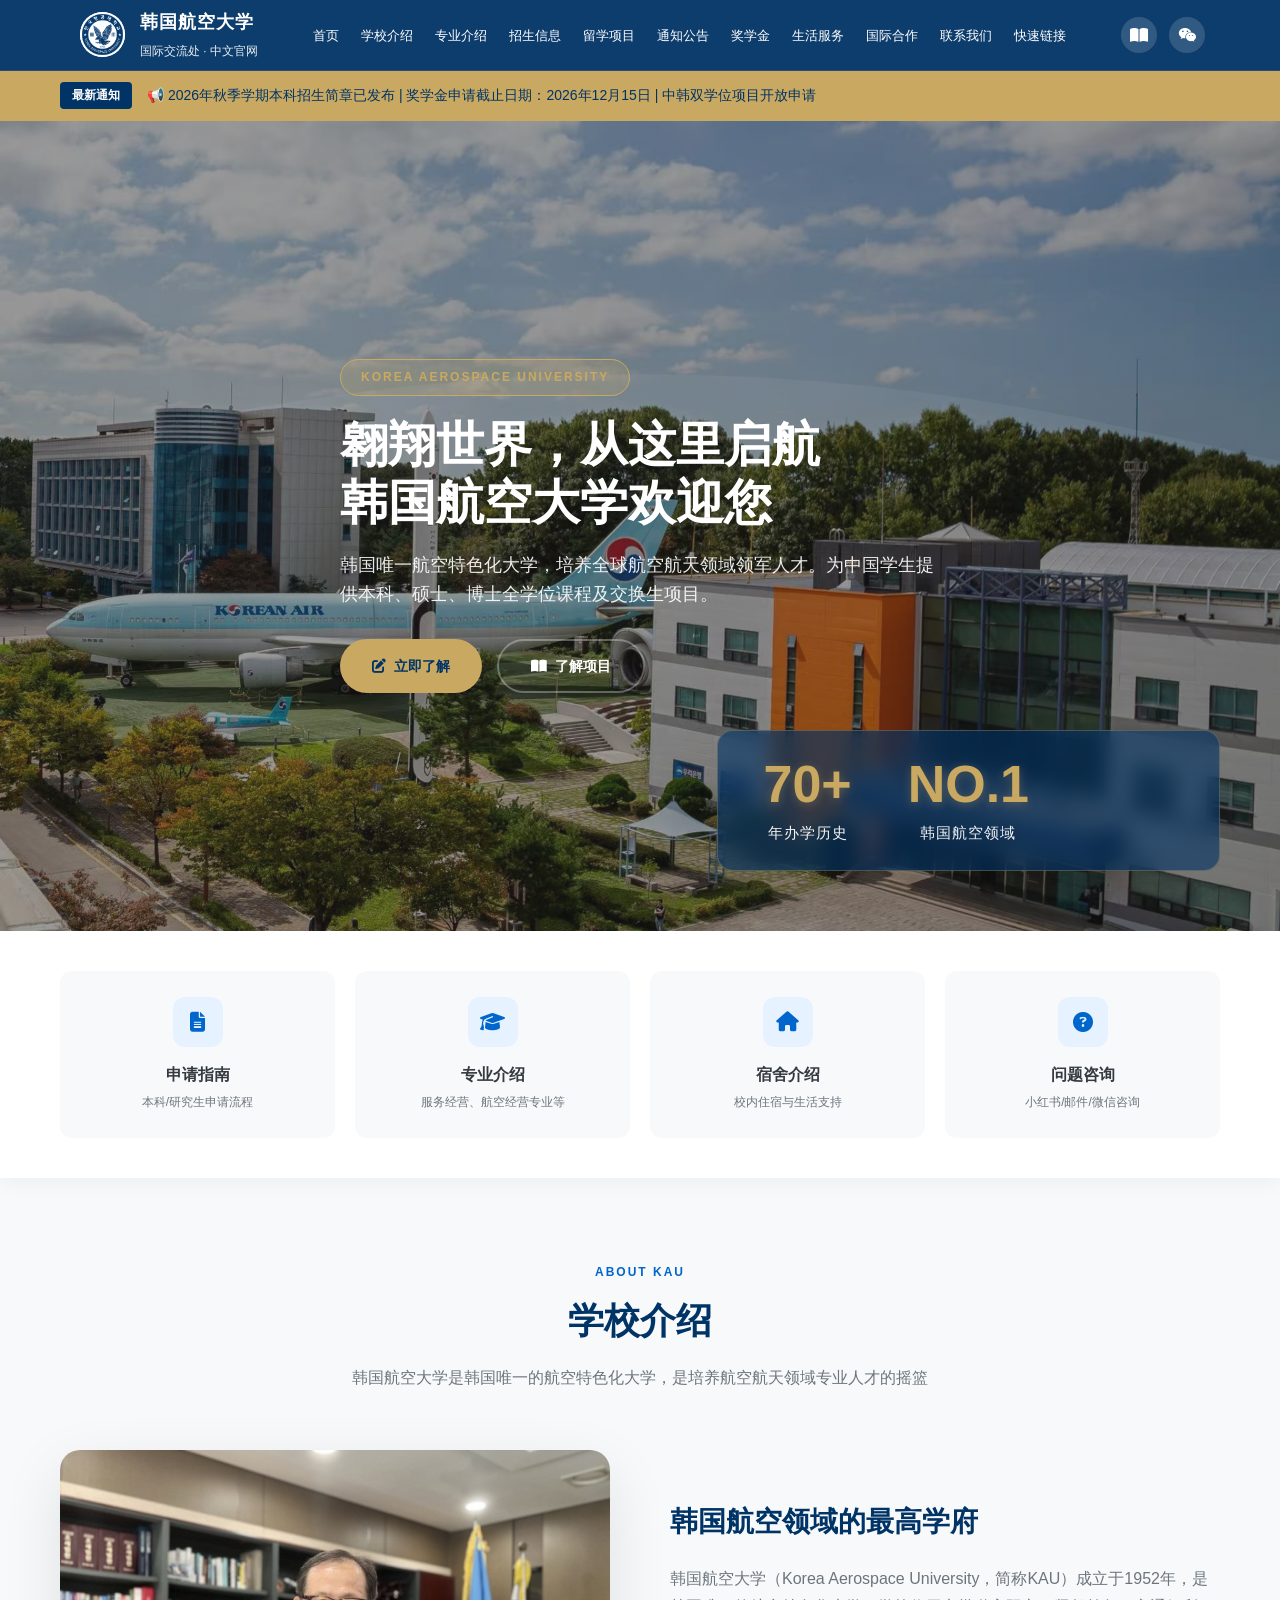
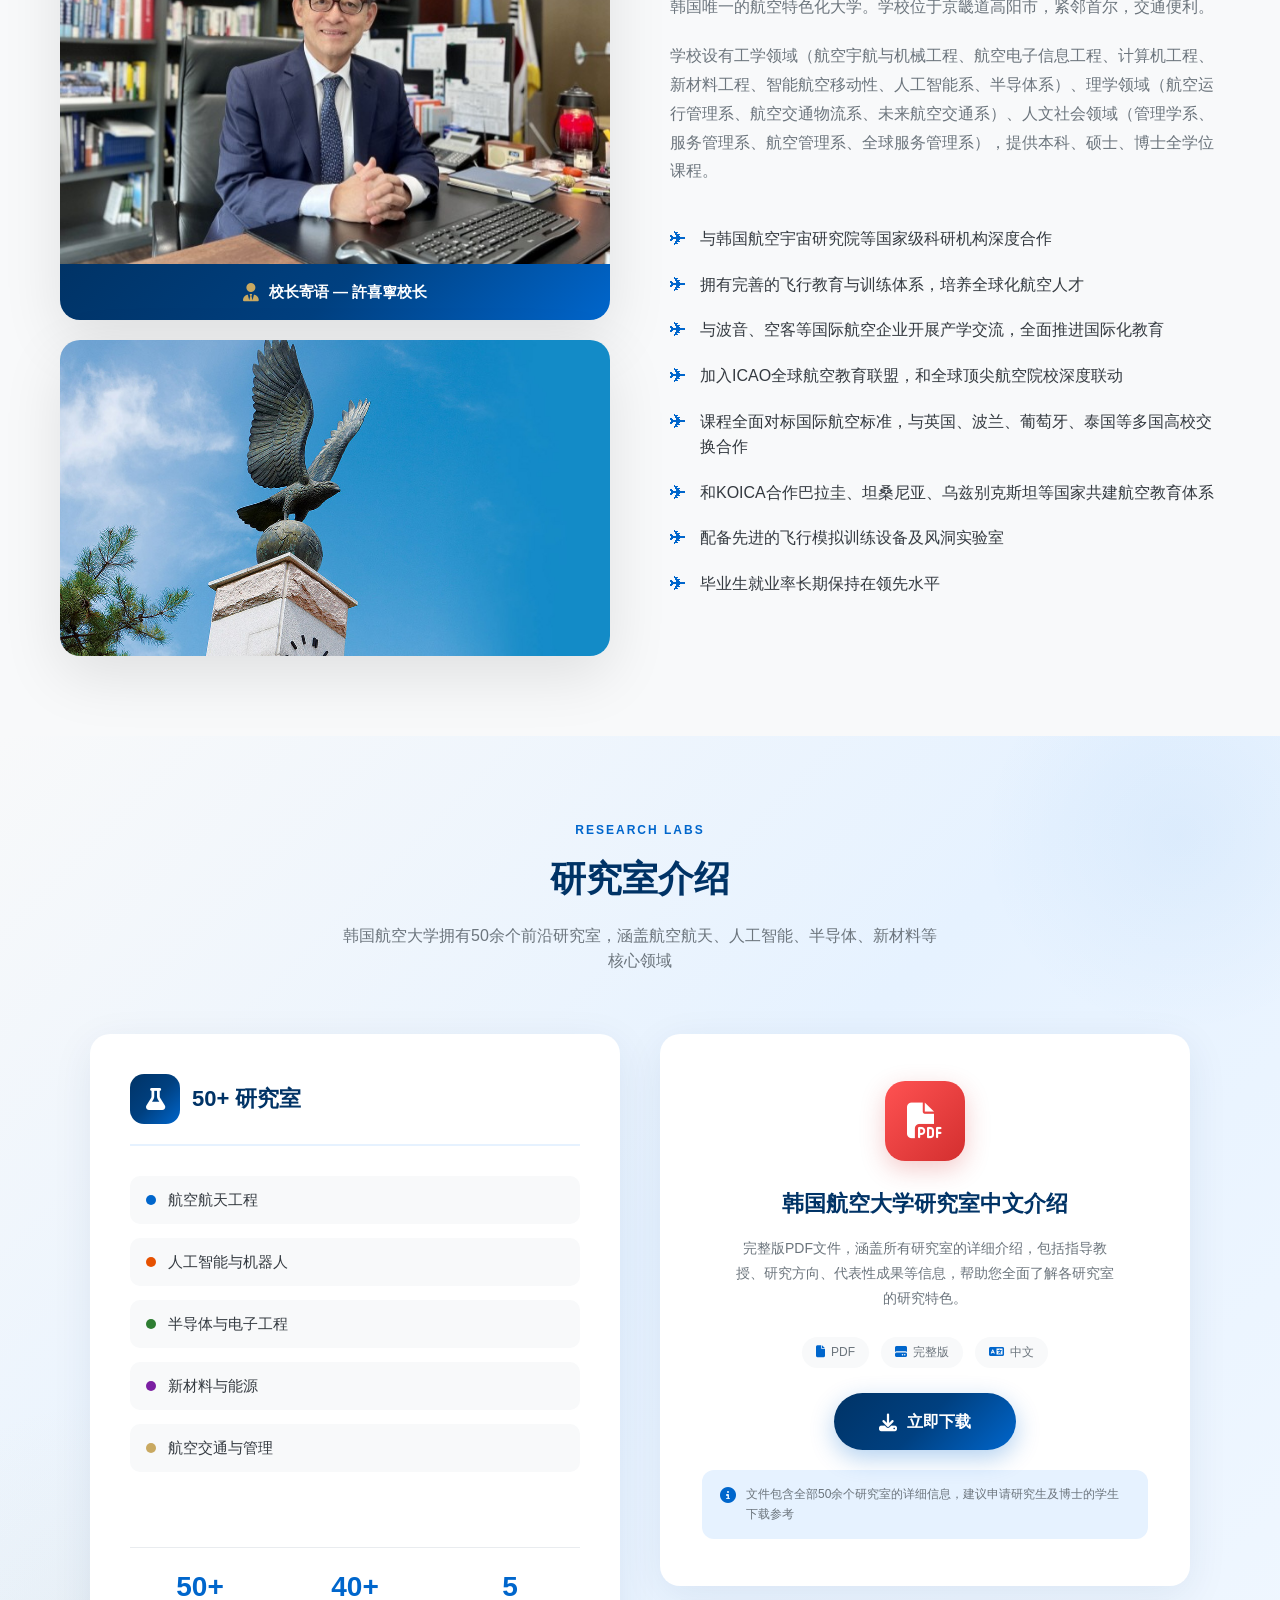
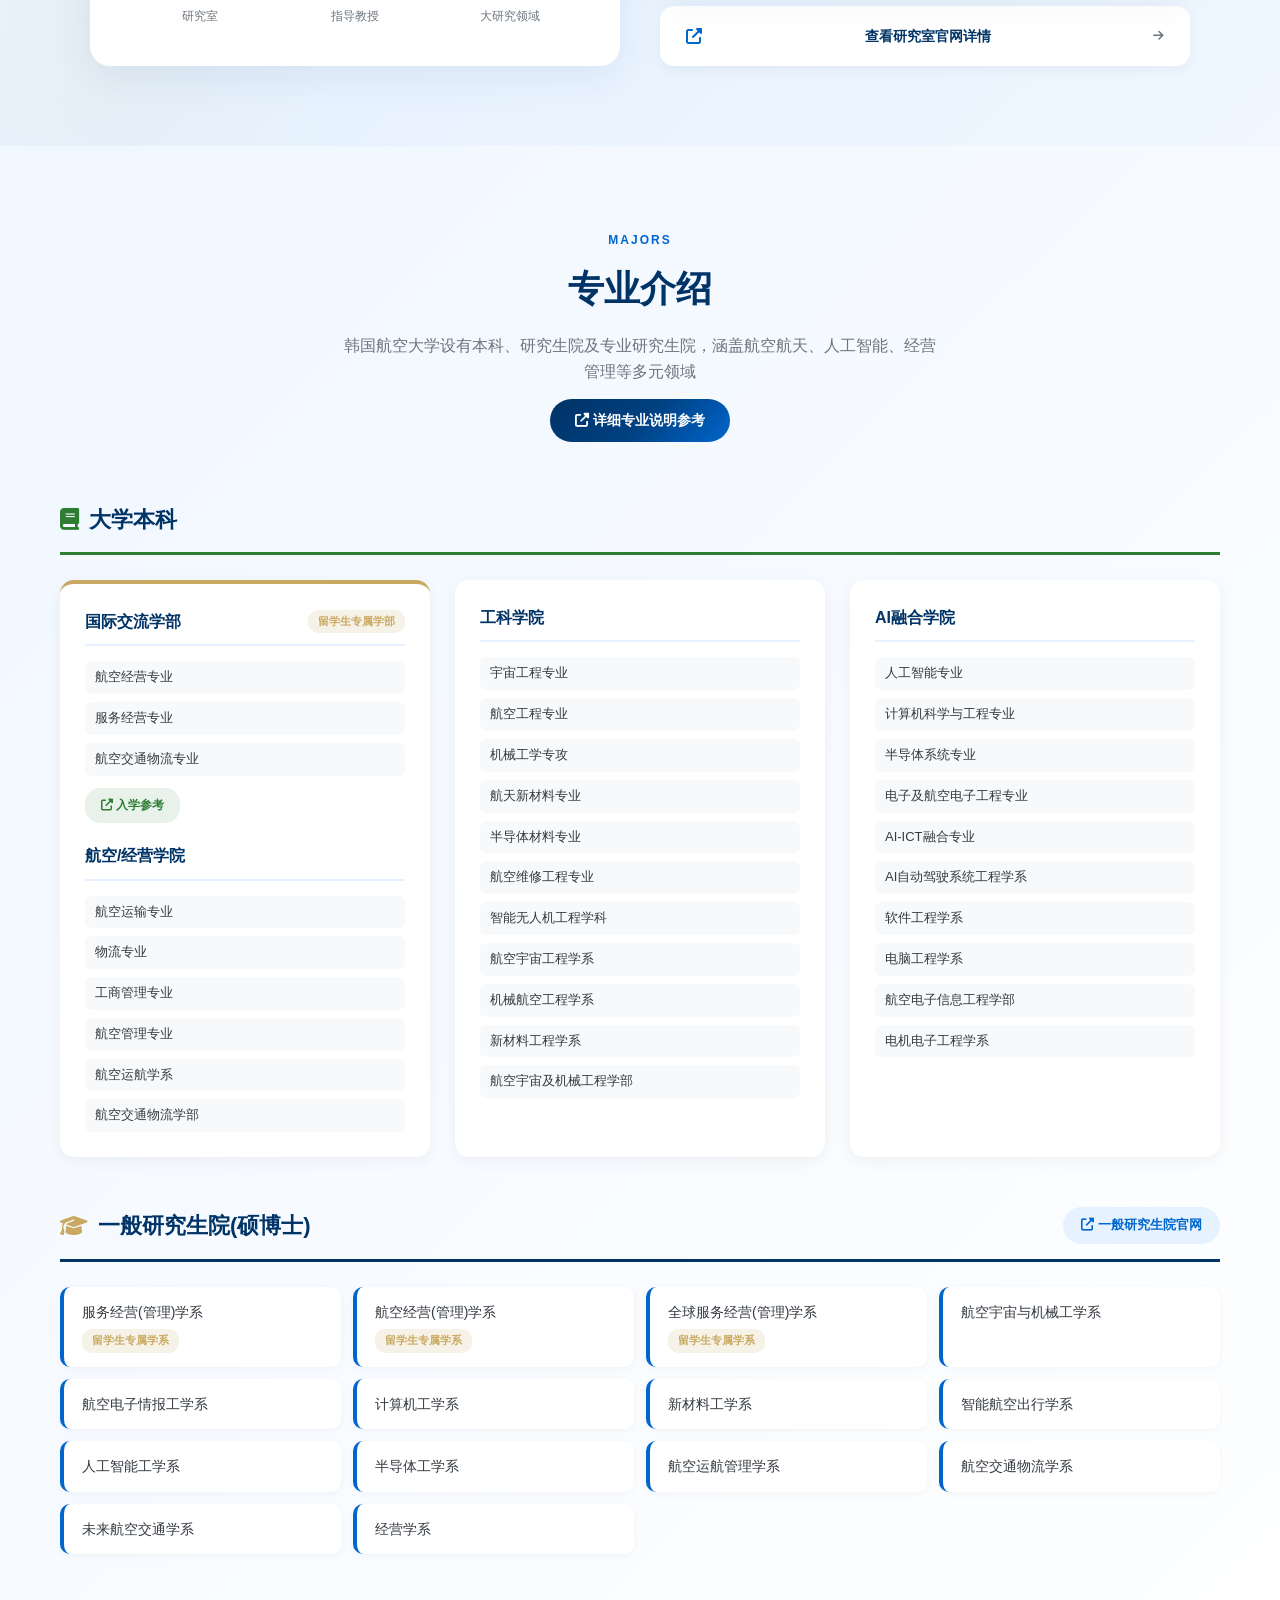
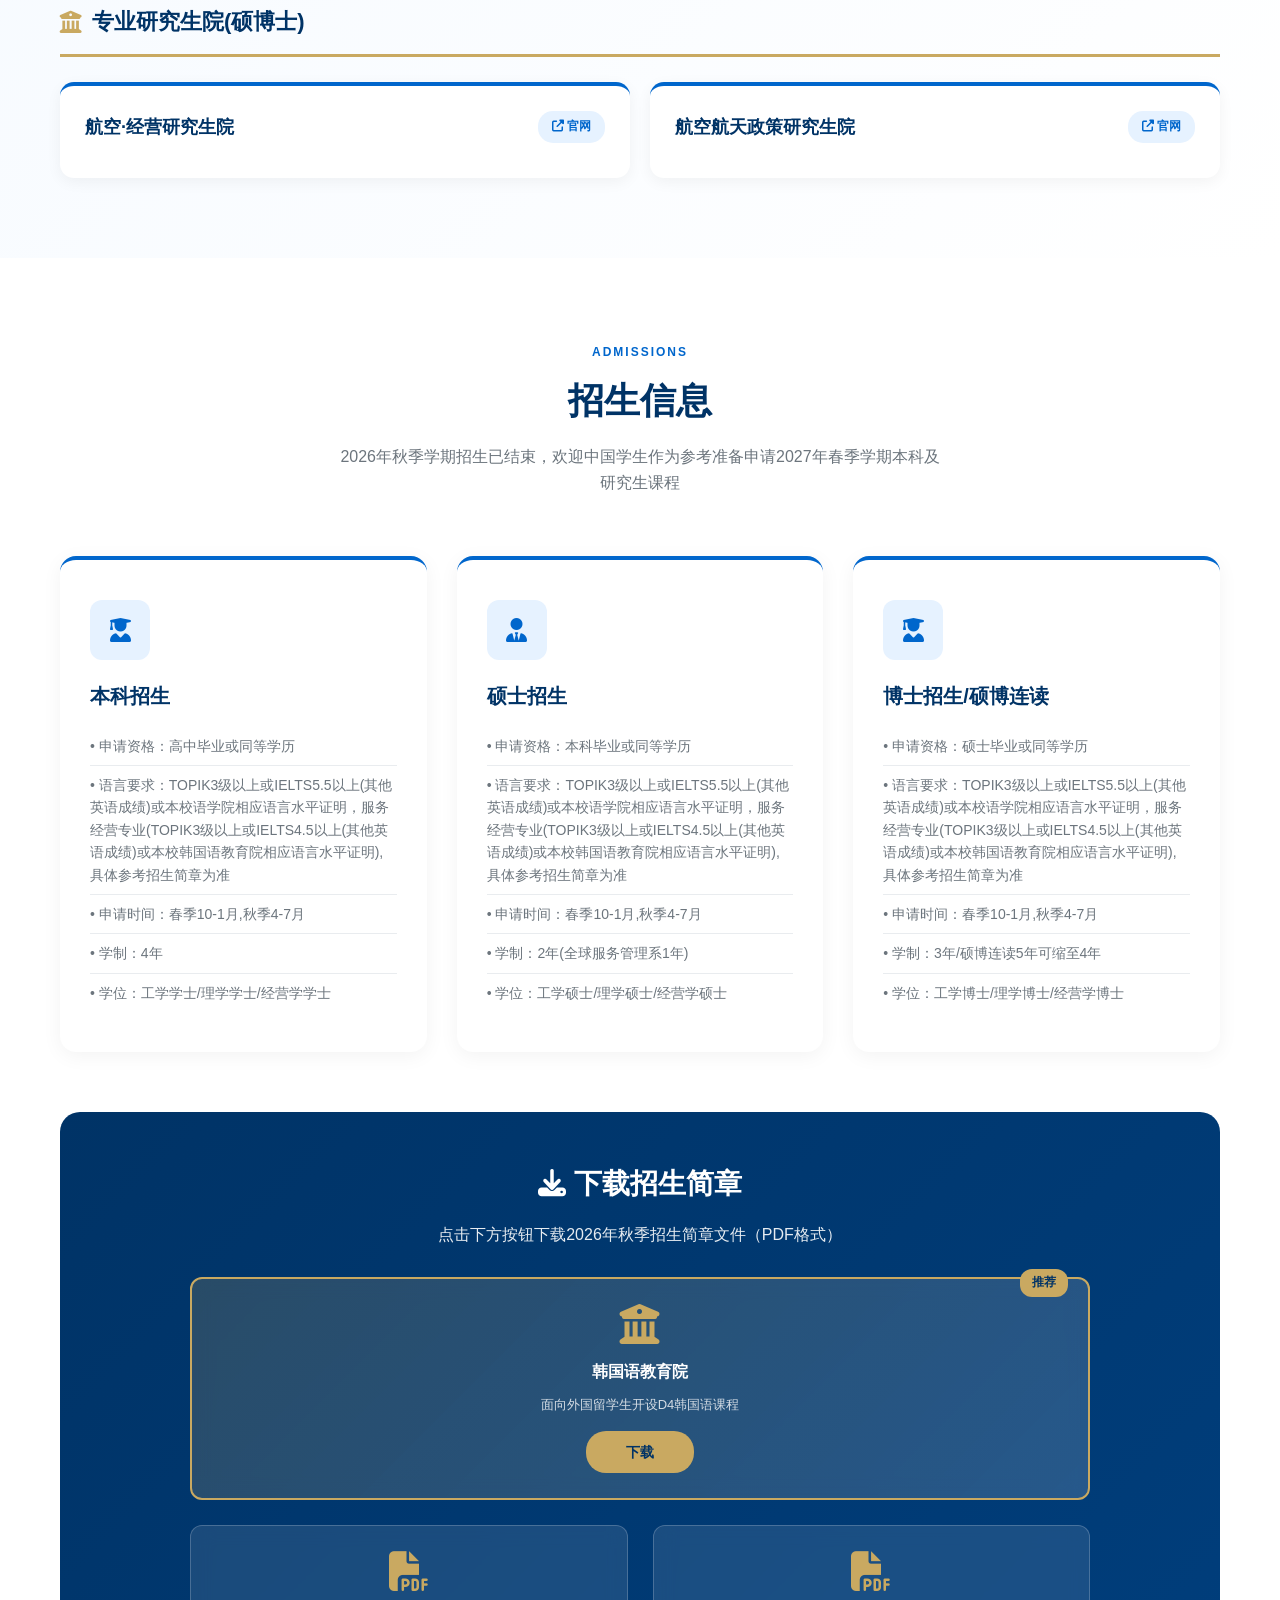
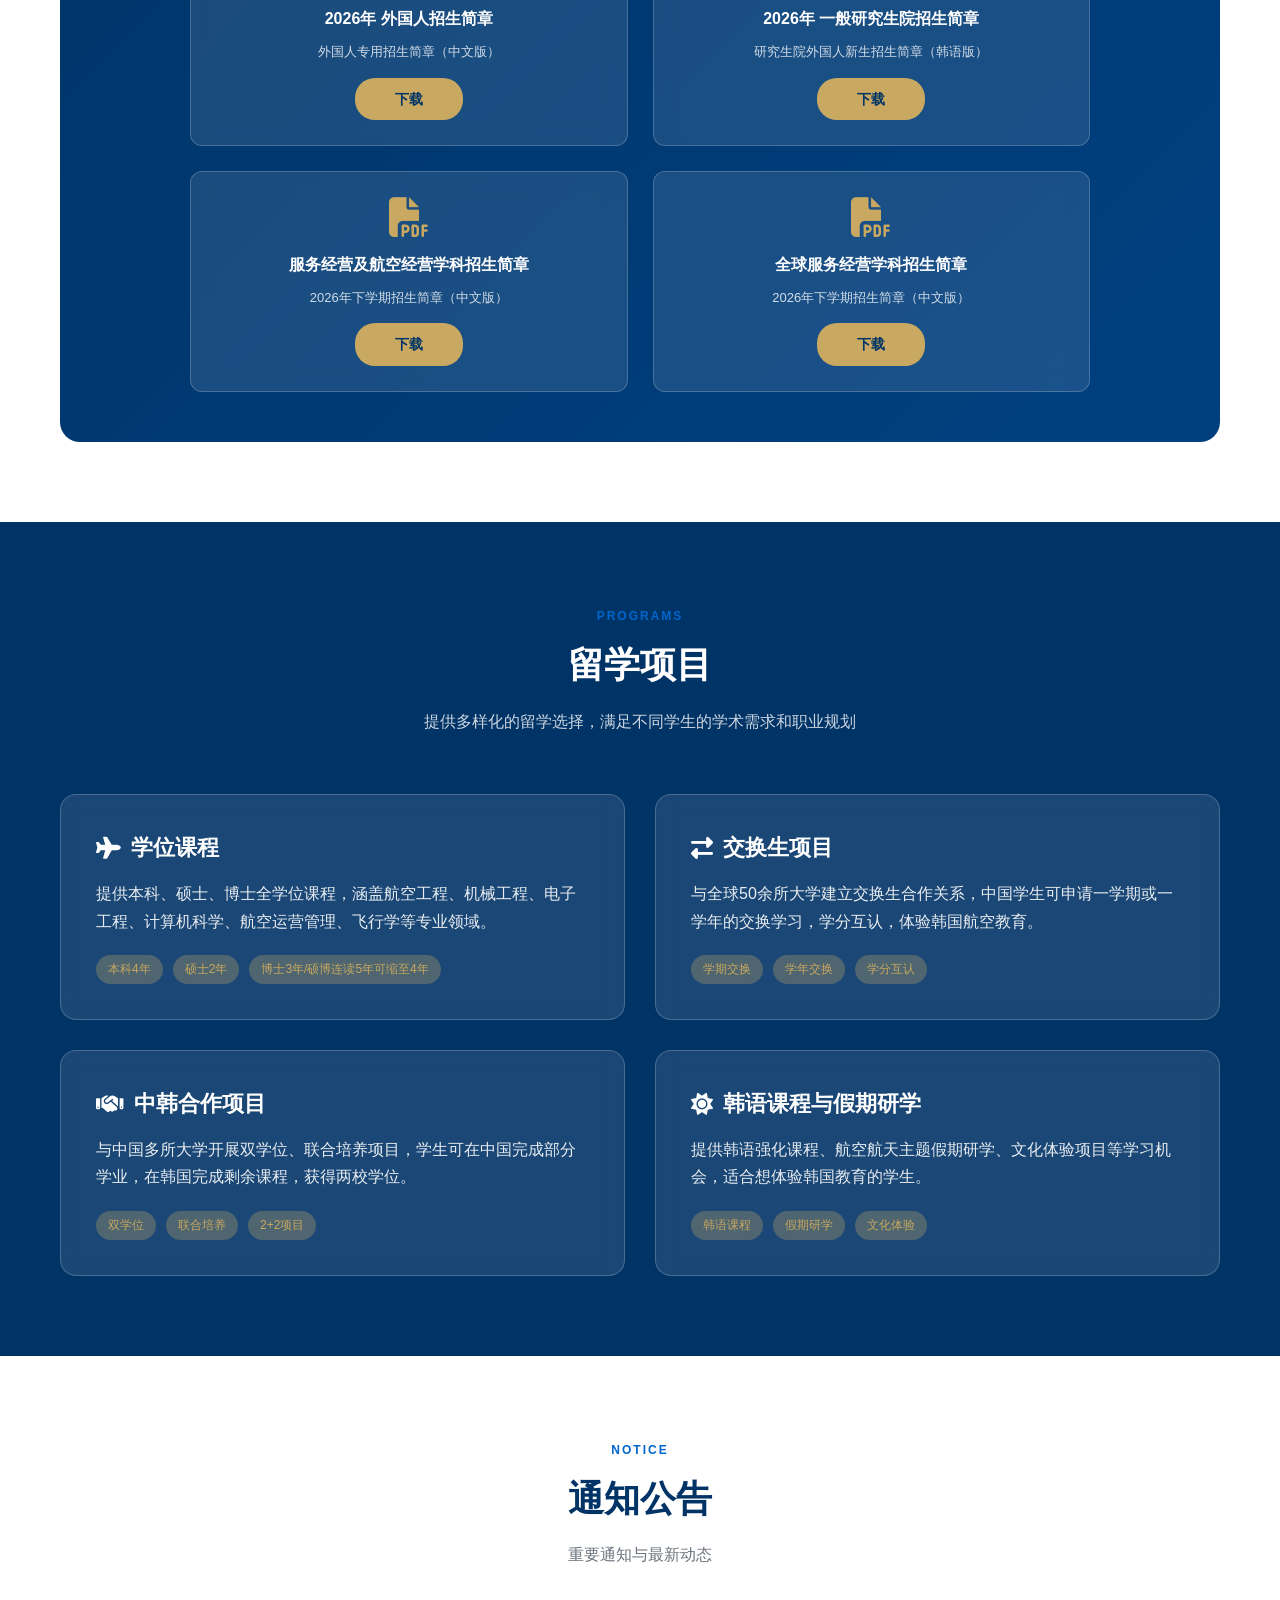
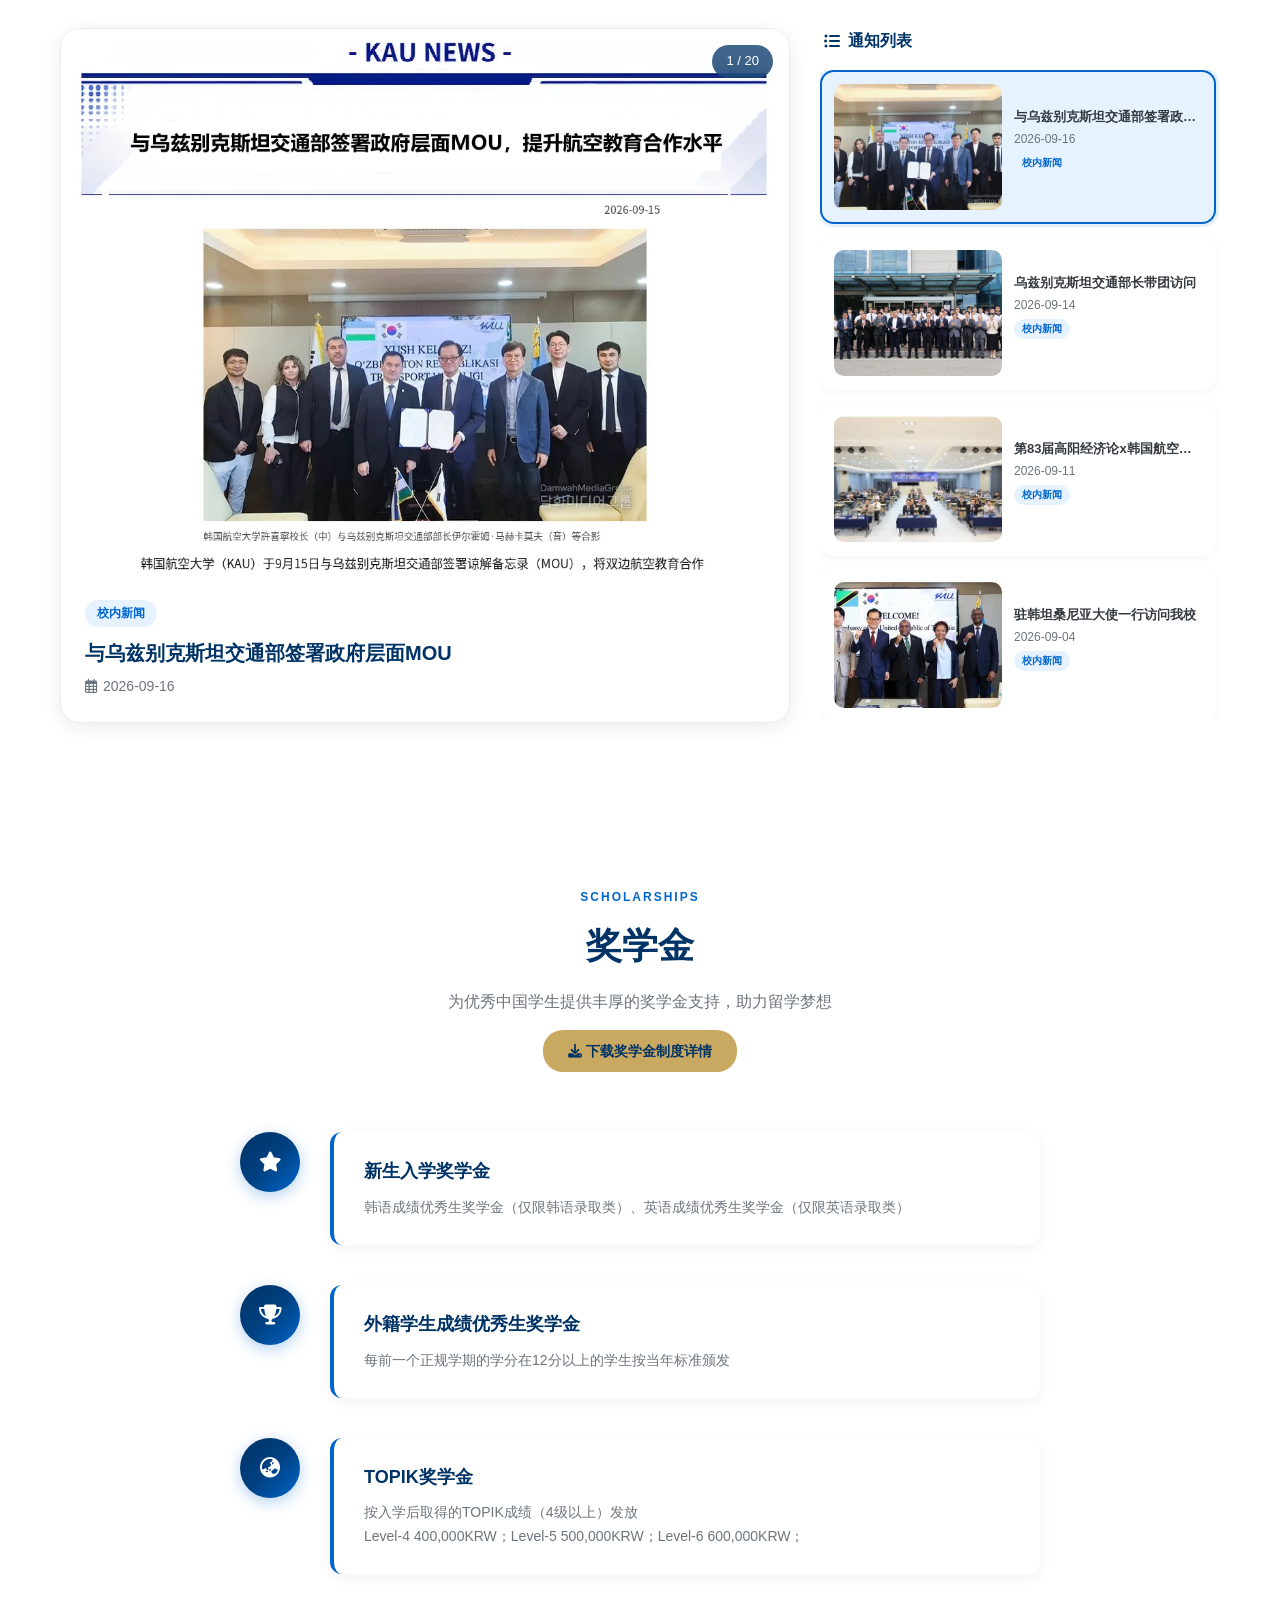
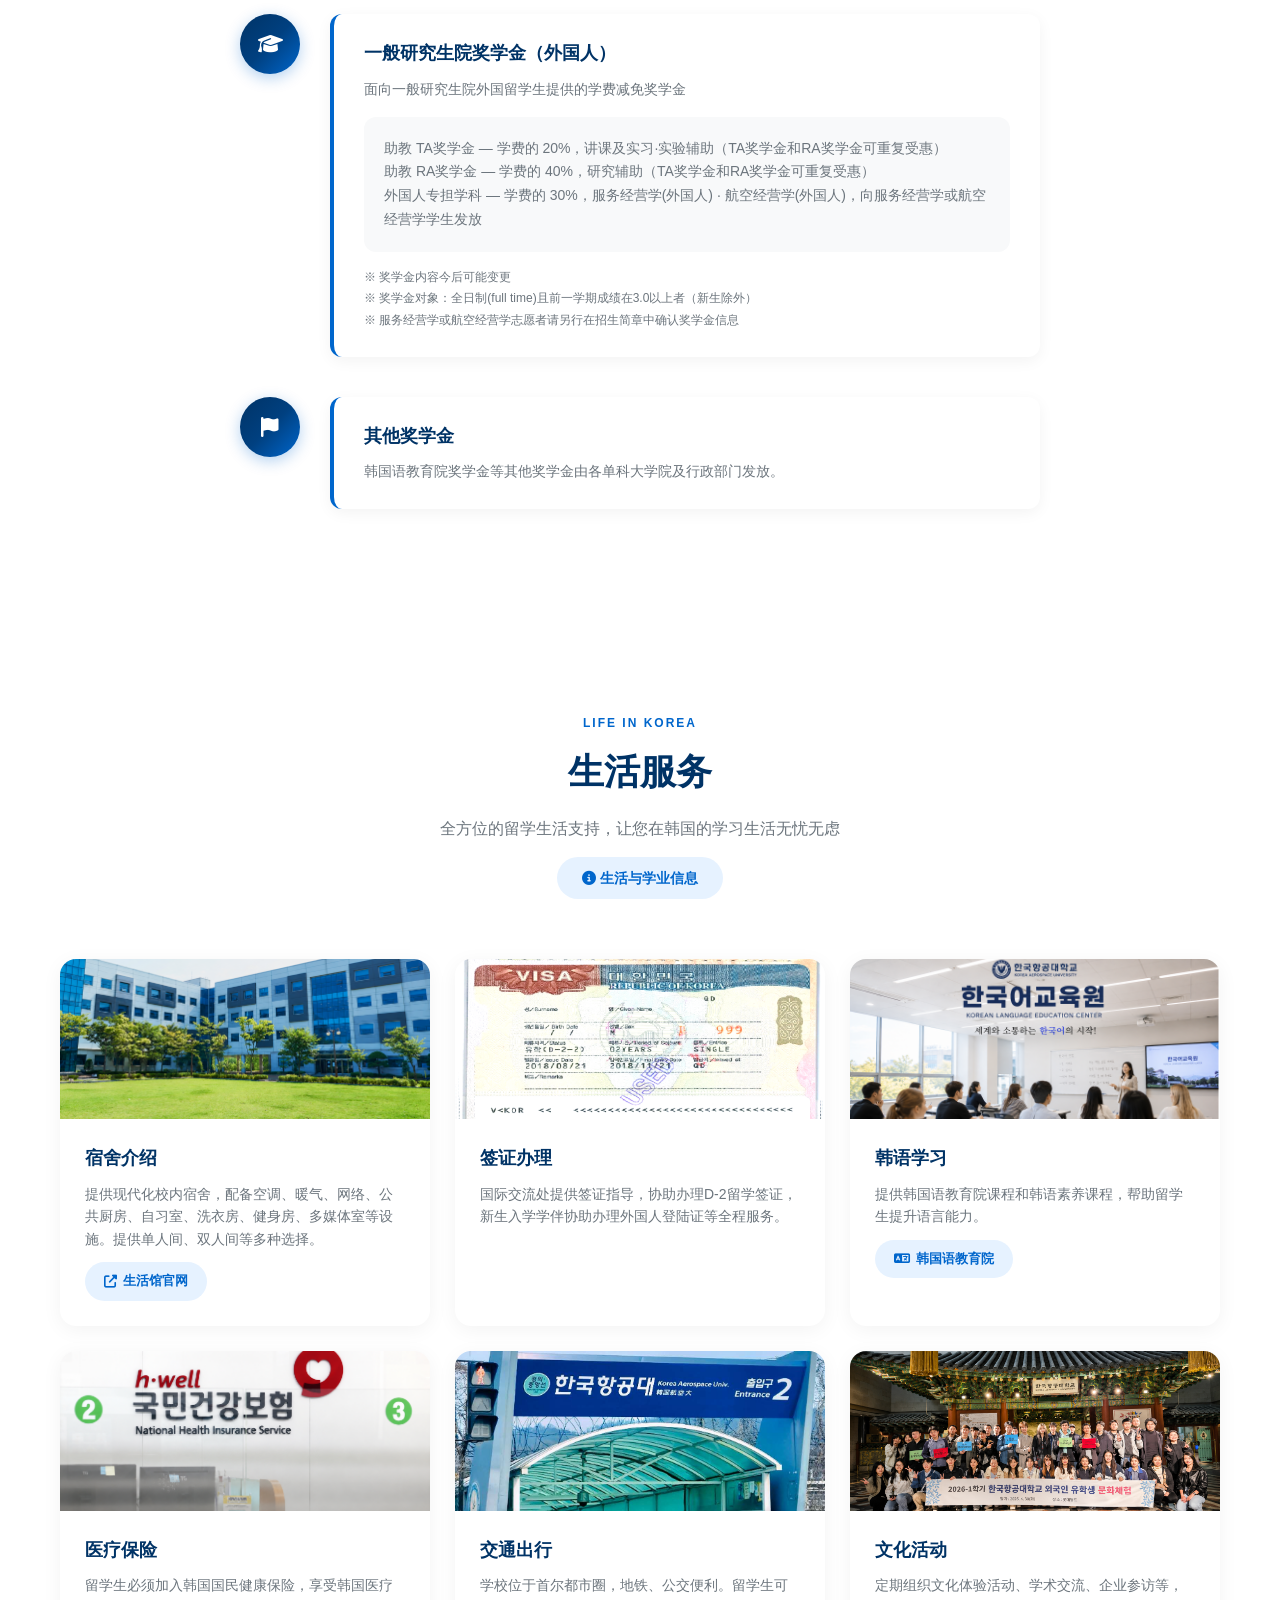
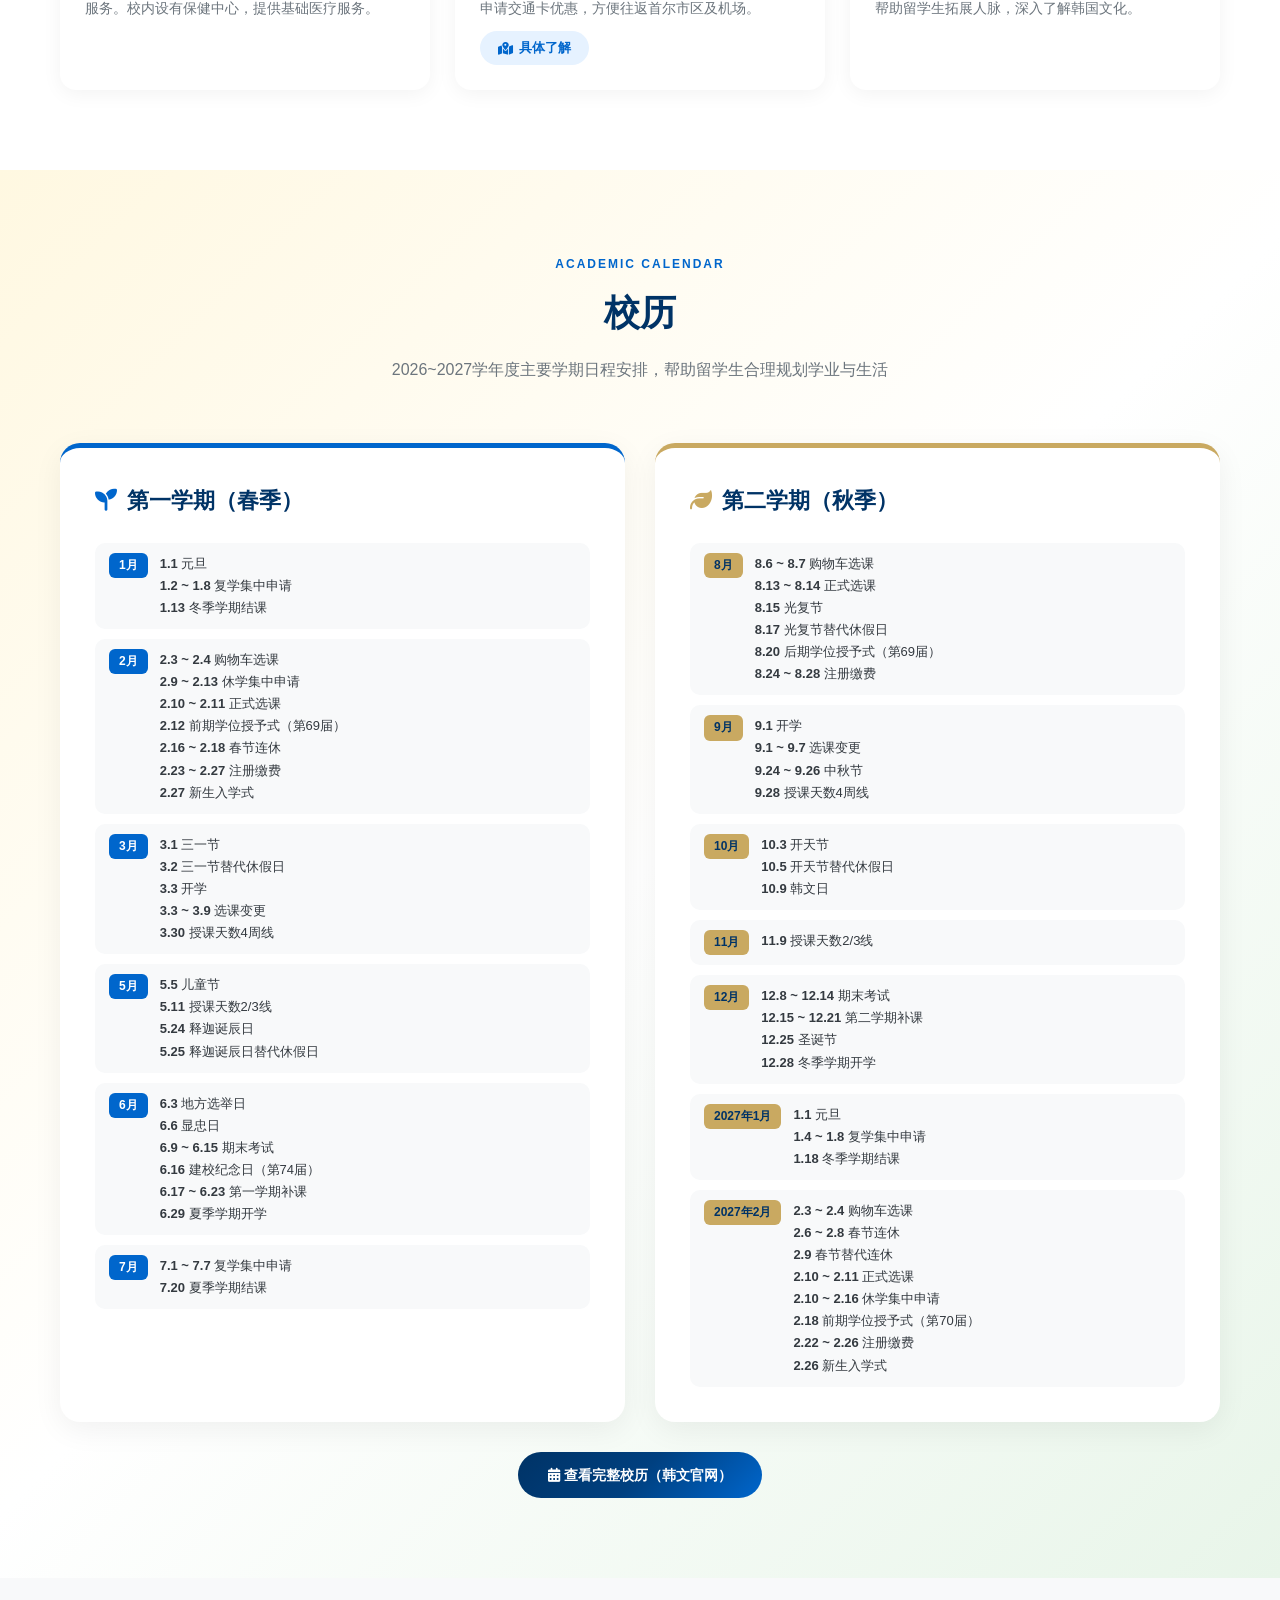
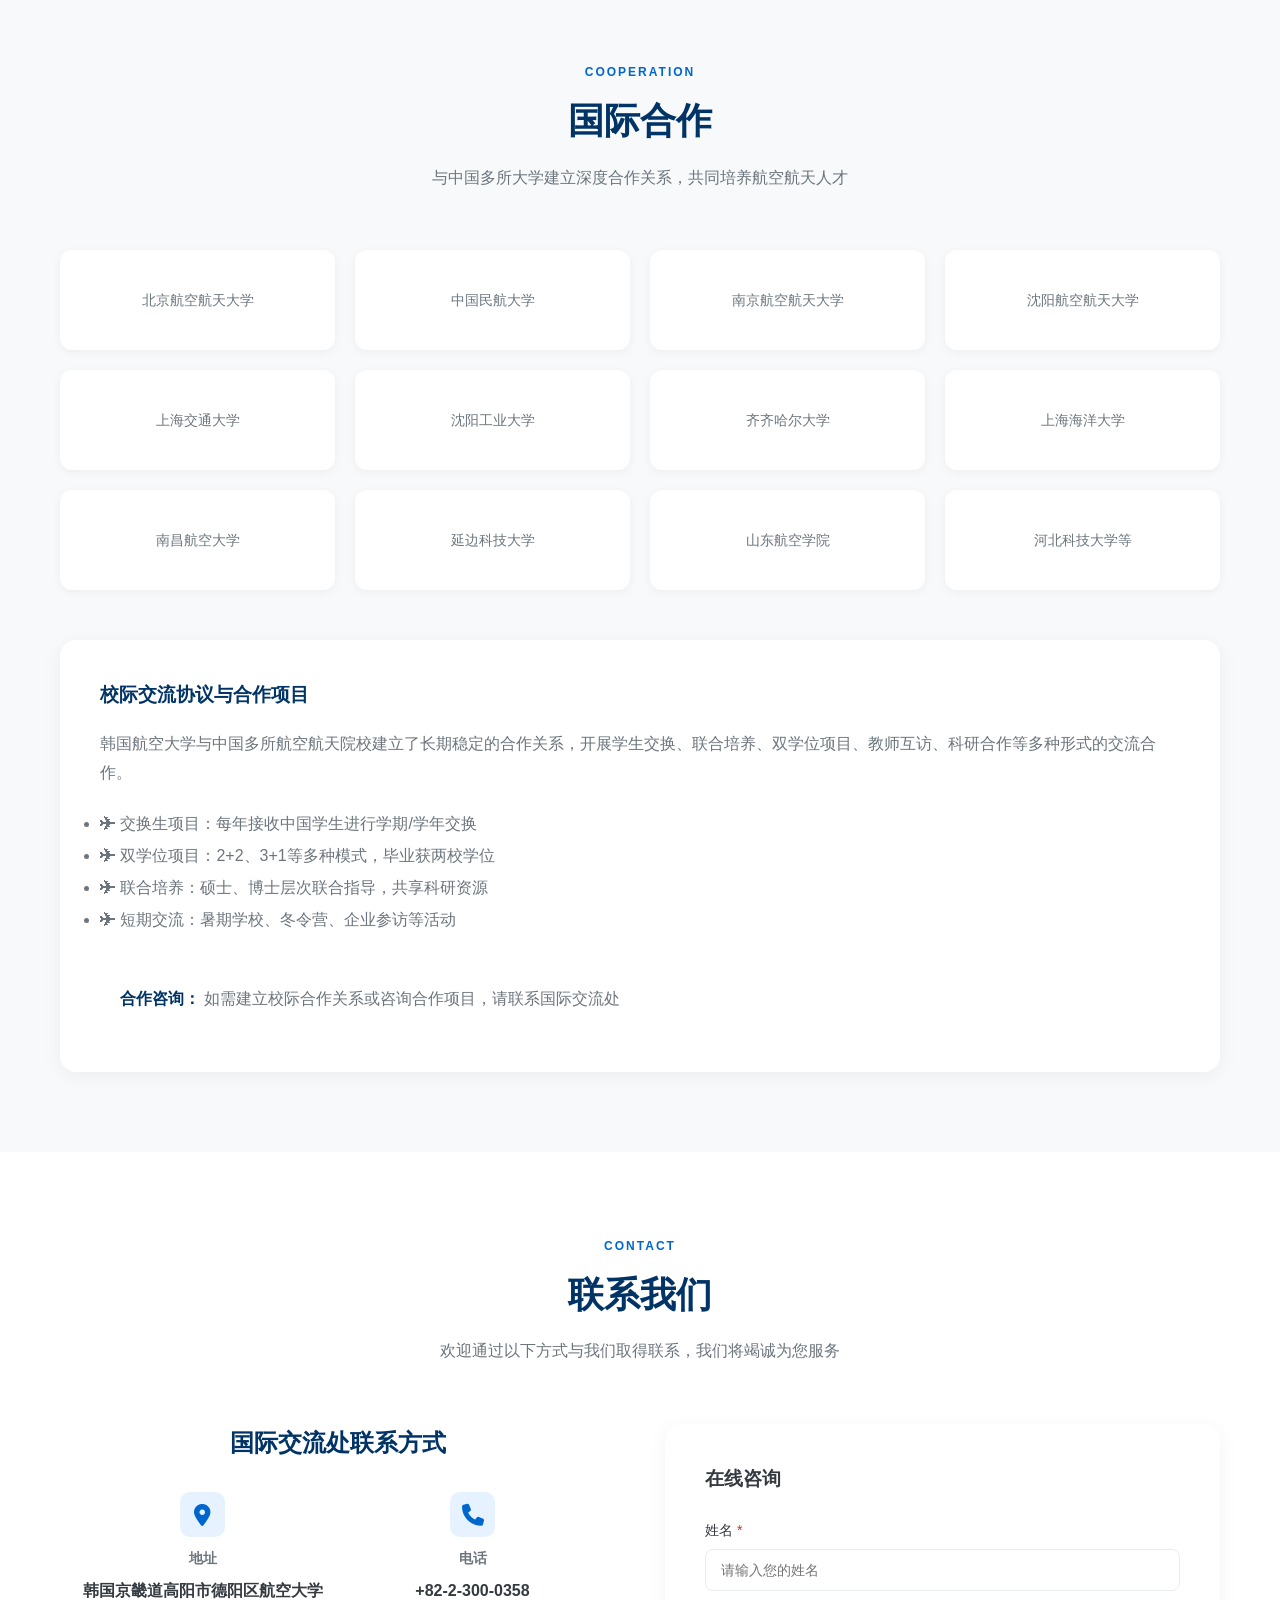
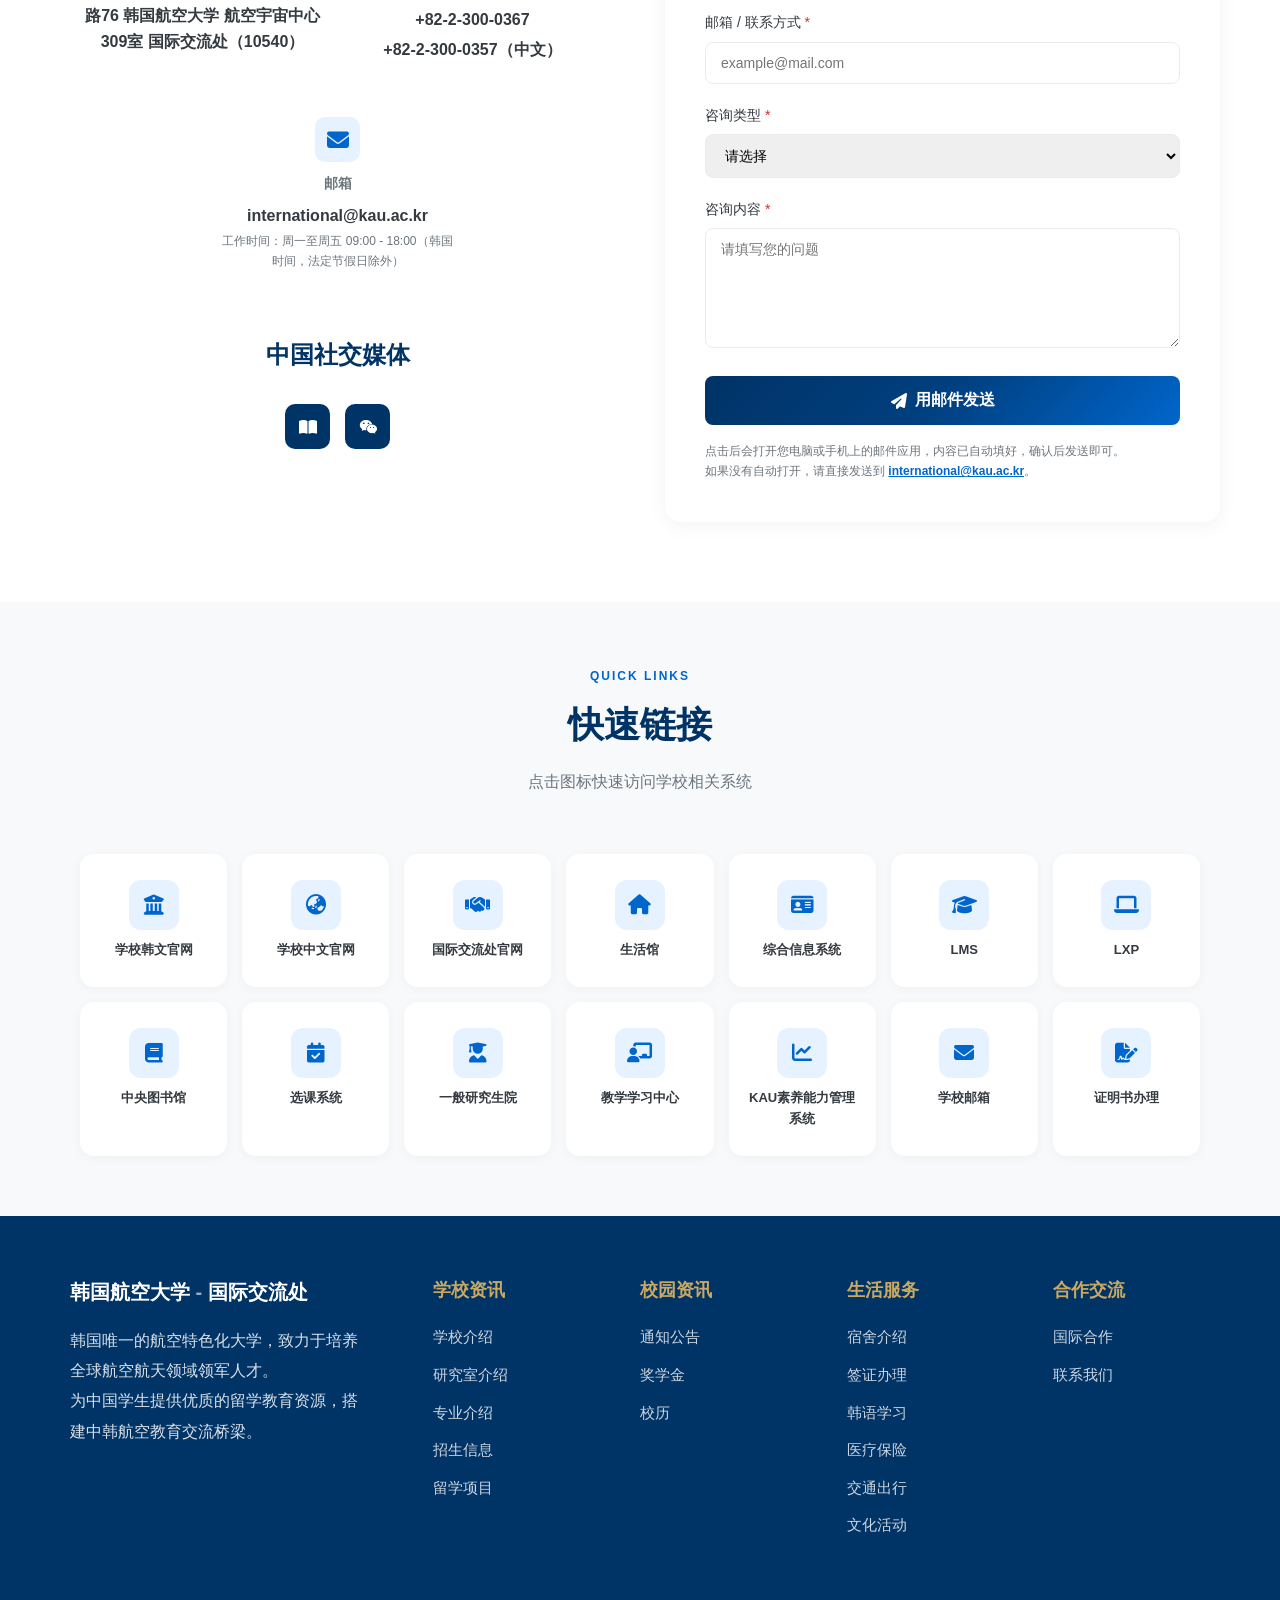
==== commit de5526ad: "feat: 확대창 휠 확대&축소 / 문의 양식(메일 보내기) 추가" ====
--- a/index.html
+++ b/index.html
@@ -5,2203 +5,10 @@
     <meta name="viewport" content="width=device-width, initial-scale=1.0">
     <title>韩国航空大学 国际交流处 - 中文官方网站</title>
     <meta name="description" content="韩国航空大学国际交流处中文官方网站，为中国留学生提供权威留学信息、招生指南、奖学金申请、韩国生活支持等一站式服务。">
-    <link href="https://fonts.googleapis.com/css2?family=Noto+Sans+SC:wght@300;400;500;700&display=swap" rel="stylesheet">
-    <link rel="stylesheet" href="https://cdnjs.cloudflare.com/ajax/libs/font-awesome/6.4.0/css/all.min.css">
-    <style>
-
-        :root {
-            --primary-blue: #003366;
-            --secondary-blue: #004080;
-            --accent-blue: #0066cc;
-            --light-blue: #e6f2ff;
-            --white: #ffffff;
-            --gray-100: #f8f9fa;
-            --gray-200: #e9ecef;
-            --gray-600: #6c757d;
-            --gray-800: #343a40;
-            --air-gold: #c9a961;
-            --gradient-hero: linear-gradient(135deg, #003366 0%, #004080 50%, #0066cc 100%);
-        }
-
-        * {
-            margin: 0;
-            padding: 0;
-            box-sizing: border-box;
-        }
-
-        body {
-            font-family: 'Noto Sans SC', -apple-system, BlinkMacSystemFont, 'Segoe UI', sans-serif;
-            line-height: 1.6;
-            color: var(--gray-800);
-            background-color: var(--white);
-        }
-
-        /* 导航栏 */
-        .navbar {
-            position: fixed;
-            top: 0;
-            width: 100%;
-            background: rgba(0, 51, 102, 0.95);
-            backdrop-filter: blur(10px);
-            z-index: 1000;
-            transition: all 0.3s ease;
-            border-bottom: 1px solid rgba(255,255,255,0.1);
-        }
-
-        .nav-container {
-            max-width: 1200px;
-            margin: 0 auto;
-            padding: 0 20px;
-            display: flex;
-            justify-content: space-between;
-            align-items: center;
-            height: 70px;
-        }
-
-        .logo-section {
-            display: flex;
-            align-items: center;
-            gap: 15px;
-        }
-
-        .logo-icon {
-            width: 45px;
-            height: 45px;
-            background: var(--white);
-            border-radius: 50%;
-            display: flex;
-            align-items: center;
-            justify-content: center;
-            color: var(--primary-blue);
-            font-size: 20px;
-            font-weight: bold;
-        }
-
-        .logo-text {
-            color: var(--white);
-        }
-
-        .logo-text h1 {
-            font-size: 18px;
-            font-weight: 700;
-            letter-spacing: 1px;
-        }
-
-        .logo-text span {
-            font-size: 12px;
-            opacity: 0.9;
-            font-weight: 300;
-        }
-
-        .nav-menu {
-            display: flex;
-            list-style: none;
-            gap: 30px;
-        }
-
-        .nav-menu a {
-            color: var(--white);
-            text-decoration: none;
-            font-size: 13px;
-            font-weight: 500;
-            transition: all 0.3s ease;
-            position: relative;
-            padding: 5px 0;
-            white-space: nowrap;
-        }
-
-        .nav-menu a::after {
-            content: '';
-            position: absolute;
-            bottom: 0;
-            left: 0;
-            width: 0;
-            height: 2px;
-            background: var(--air-gold);
-            transition: width 0.3s ease;
-        }
-
-        .nav-menu a:hover::after {
-            width: 100%;
-        }
-
-        .mobile-menu-btn {
-            display: none;
-            background: none;
-            border: none;
-            color: var(--white);
-            font-size: 24px;
-            cursor: pointer;
-        }
-
-        /* 英雄区 */
-        .hero {
-            margin-top: 70px;
-            height: 90vh;
-            min-height: 600px;
-          background: 
-linear-gradient(rgba(0,0,0,0.4), rgba(0,0,0,0.4)),
-url('pic.jpg');
-background-size: cover;
-background-position: center;
-background-repeat: no-repeat;
-            position: relative;
-            display: flex;
-            align-items: center;
-            overflow: hidden;
-        }
-
-        .hero::before {
-            content: '';
-            position: absolute;
-            top: 0;
-            left: 0;
-            right: 0;
-            bottom: 0;
-            background: url('data:image/svg+xml,<svg xmlns="http://www.w3.org/2000/svg" viewBox="0 0 1440 320"><path fill="%23ffffff" fill-opacity="0.05" d="M0,96L48,112C96,128,192,160,288,160C384,160,480,128,576,112C672,96,768,96,864,112C960,128,1056,160,1152,160C1248,160,1344,128,1392,112L1440,96L1440,320L1392,320C1344,320,1248,320,1152,320C1056,320,960,320,864,320C768,320,672,320,576,320C480,320,384,320,288,320C192,320,96,320,48,320L0,320Z"></path></svg>') no-repeat bottom;
-            background-size: cover;
-        }
-
-        .hero-content {
-            max-width: 1200px;
-            margin: 0 auto;
-            padding: 0 20px;
-            position: relative;
-            z-index: 2;
-            color: var(--white);
-        }
-
-        .hero-badge {
-            display: inline-block;
-            background: rgba(201, 169, 97, 0.2);
-            border: 1px solid var(--air-gold);
-            color: var(--air-gold);
-            padding: 8px 20px;
-            border-radius: 20px;
-            font-size: 12px;
-            font-weight: 600;
-            letter-spacing: 2px;
-            margin-bottom: 20px;
-            text-transform: uppercase;
-        }
-
-        .hero h2 {
-            font-size: 48px;
-            font-weight: 700;
-            margin-bottom: 20px;
-            line-height: 1.2;
-        }
-
-        .hero p {
-            font-size: 18px;
-            opacity: 0.9;
-            max-width: 600px;
-            margin-bottom: 30px;
-            font-weight: 300;
-        }
-
-        .hero-buttons {
-            display: flex;
-            gap: 15px;
-            flex-wrap: wrap;
-        }
-
-        .btn {
-            padding: 14px 32px;
-            border-radius: 30px;
-            text-decoration: none;
-            font-weight: 600;
-            font-size: 14px;
-            transition: all 0.3s ease;
-            display: inline-flex;
-            align-items: center;
-            gap: 8px;
-        }
-
-        .btn-primary {
-            background: var(--air-gold);
-            color: var(--primary-blue);
-        }
-
-        .btn-primary:hover {
-            transform: translateY(-2px);
-            box-shadow: 0 10px 30px rgba(201, 169, 97, 0.3);
-        }
-
-        .btn-secondary {
-            background: transparent;
-            color: var(--white);
-            border: 2px solid rgba(255,255,255,0.3);
-        }
-
-        .btn-secondary:hover {
-            background: var(--white);
-            color: var(--primary-blue);
-        }
-
-        .hero-stats {
-            position: absolute;
-            bottom: 60px;
-            right: 60px;
-            display: flex;
-            gap: 50px;
-            color: var(--white);
-            background: rgba(0, 51, 102, 0.6);
-            backdrop-filter: blur(10px);
-            padding: 25px 40px;
-            border-radius: 16px;
-            border: 1px solid rgba(201, 169, 97, 0.3);
-        }
-
-        .stat-item {
-            text-align: center;
-            min-width: 100px;
-        }
-
-        .stat-number {
-            font-size: 52px;
-            font-weight: 800;
-            color: var(--air-gold);
-            line-height: 1.1;
-            text-shadow: 0 2px 10px rgba(201, 169, 97, 0.3);
-        }
-
-        .stat-label {
-            font-size: 15px;
-            opacity: 0.95;
-            margin-top: 8px;
-            font-weight: 500;
-            letter-spacing: 1px;
-        }
-
-        /* 快捷菜单 */
-        .quick-menu {
-            background: var(--white);
-            padding: 40px 0;
-            box-shadow: 0 4px 20px rgba(0,0,0,0.05);
-            position: relative;
-            z-index: 10;
-        }
-
-        .quick-menu-container {
-            max-width: 1200px;
-            margin: 0 auto;
-            padding: 0 20px;
-            display: grid;
-            grid-template-columns: repeat(4, 1fr);
-            gap: 20px;
-        }
-
-        .quick-item {
-            background: var(--gray-100);
-            padding: 25px;
-            border-radius: 12px;
-            text-align: center;
-            transition: all 0.3s ease;
-            cursor: pointer;
-            border: 1px solid transparent;
-        }
-
-        .quick-item:hover {
-            transform: translateY(-5px);
-            border-color: var(--accent-blue);
-            box-shadow: 0 10px 30px rgba(0, 102, 204, 0.1);
-        }
-
-        .quick-icon {
-            width: 50px;
-            height: 50px;
-            background: var(--light-blue);
-            border-radius: 12px;
-            display: flex;
-            align-items: center;
-            justify-content: center;
-            margin: 0 auto 15px;
-            color: var(--accent-blue);
-            font-size: 20px;
-        }
-
-        .quick-item h3 {
-            font-size: 16px;
-            color: var(--gray-800);
-            margin-bottom: 5px;
-        }
-
-        .quick-item p {
-            font-size: 12px;
-            color: var(--gray-600);
-        }
-
-        /* 板块通用样式 */
-        .section {
-            padding: 80px 0;
-        }
-
-        .container {
-            max-width: 1200px;
-            margin: 0 auto;
-            padding: 0 20px;
-        }
-
-        .section-header {
-            text-align: center;
-            margin-bottom: 60px;
-        }
-
-        .section-tag {
-            display: inline-block;
-            color: var(--accent-blue);
-            font-size: 12px;
-            font-weight: 600;
-            letter-spacing: 2px;
-            text-transform: uppercase;
-            margin-bottom: 10px;
-        }
-
-        .section-title {
-            font-size: 36px;
-            font-weight: 700;
-            color: var(--primary-blue);
-            margin-bottom: 15px;
-        }
-
-        .section-subtitle {
-            font-size: 16px;
-            color: var(--gray-600);
-            max-width: 600px;
-            margin: 0 auto;
-        }
-
-        /* 学校介绍 */
-        .about-section {
-            background: var(--gray-100);
-        }
-
-        .about-grid {
-            display: grid;
-            grid-template-columns: 1fr 1fr;
-            gap: 60px;
-            align-items: center;
-        }
-
-        .about-images-col {
-            display: flex;
-            flex-direction: column;
-            gap: 20px;
-        }
-
-        .about-image-top {
-            position: relative;
-            border-radius: 20px;
-            overflow: hidden;
-            box-shadow: 0 20px 60px rgba(0,0,0,0.1);
-            flex: 1;
-        }
-
-        .about-image-top img {
-            width: 100%;
-            height: 100%;
-            min-height: 240px;
-            object-fit: cover;
-            display: block;
-        }
-
-        .about-image-bottom {
-            position: relative;
-            border-radius: 20px;
-            overflow: hidden;
-            box-shadow: 0 20px 60px rgba(0,0,0,0.1);
-            flex: 1;
-            display: flex;
-            flex-direction: column;
-        }
-
-        .about-image-bottom img {
-            width: 100%;
-            height: 100%;
-            min-height: 240px;
-            object-fit: cover;
-            display: block;
-            flex: 1;
-        }
-
-        .president-link {
-            display: flex;
-            align-items: center;
-            justify-content: center;
-            gap: 10px;
-            padding: 16px 20px;
-            background: var(--gradient-hero);
-            color: var(--white);
-            text-decoration: none;
-            font-size: 15px;
-            font-weight: 600;
-            transition: all 0.3s ease;
-        }
-
-        .president-link:hover {
-            background: linear-gradient(135deg, #004080 0%, #0066cc 50%, #0080ff 100%);
-        }
-
-        .president-link i {
-            font-size: 18px;
-            color: var(--air-gold);
-        }
-
-        .about-content h3 {
-            font-size: 28px;
-            color: var(--primary-blue);
-            margin-bottom: 20px;
-        }
-
-        .about-content p {
-            color: var(--gray-600);
-            margin-bottom: 20px;
-            line-height: 1.8;
-        }
-
-        .feature-list {
-            list-style: none;
-            margin-top: 30px;
-        }
-
-        .feature-list li {
-            padding: 10px 0;
-            padding-left: 30px;
-            position: relative;
-            color: var(--gray-800);
-        }
-
-        .feature-list li::before {
-            content: '✈';
-            position: absolute;
-            left: 0;
-            color: var(--accent-blue);
-        }
-
-        /* 招生信息 */
-        .admission-cards {
-            display: grid;
-            grid-template-columns: repeat(3, 1fr);
-            gap: 30px;
-        }
-
-        .admission-card {
-            background: var(--white);
-            border-radius: 16px;
-            padding: 40px 30px;
-            box-shadow: 0 4px 20px rgba(0,0,0,0.05);
-            transition: all 0.3s ease;
-            border-top: 4px solid var(--accent-blue);
-        }
-
-        .admission-card:hover {
-            transform: translateY(-10px);
-            box-shadow: 0 20px 40px rgba(0,0,0,0.1);
-        }
-
-        .admission-icon {
-            width: 60px;
-            height: 60px;
-            background: var(--light-blue);
-            border-radius: 12px;
-            display: flex;
-            align-items: center;
-            justify-content: center;
-            color: var(--accent-blue);
-            font-size: 24px;
-            margin-bottom: 20px;
-        }
-
-        .admission-card h3 {
-            font-size: 20px;
-            color: var(--primary-blue);
-            margin-bottom: 15px;
-        }
-
-        .admission-card ul {
-            list-style: none;
-            color: var(--gray-600);
-            font-size: 14px;
-        }
-
-        .admission-card li {
-            padding: 8px 0;
-            border-bottom: 1px solid var(--gray-200);
-        }
-
-        .admission-card li:last-child {
-            border-bottom: none;
-        }
-
-        /* 留学项目 */
-        .programs-section {
-            background: var(--primary-blue);
-            color: var(--white);
-        }
-
-        .programs-section .section-title {
-            color: var(--white);
-        }
-
-        .programs-section .section-subtitle {
-            color: rgba(255,255,255,0.8);
-        }
-
-        .programs-grid {
-            display: grid;
-            grid-template-columns: repeat(2, 1fr);
-            gap: 30px;
-        }
-
-        .program-item {
-            background: rgba(255,255,255,0.1);
-            backdrop-filter: blur(10px);
-            border: 1px solid rgba(255,255,255,0.2);
-            border-radius: 16px;
-            padding: 35px;
-            transition: all 0.3s ease;
-        }
-
-        .program-item:hover {
-            background: rgba(255,255,255,0.15);
-            transform: translateY(-5px);
-        }
-
-        .program-item h3 {
-            font-size: 22px;
-            margin-bottom: 15px;
-            display: flex;
-            align-items: center;
-            gap: 10px;
-        }
-
-        .program-item p {
-            opacity: 0.9;
-            line-height: 1.7;
-            margin-bottom: 20px;
-        }
-
-        .program-tags {
-            display: flex;
-            gap: 10px;
-            flex-wrap: wrap;
-        }
-
-        .program-tag {
-            background: rgba(201, 169, 97, 0.3);
-            color: var(--air-gold);
-            padding: 5px 12px;
-            border-radius: 20px;
-            font-size: 12px;
-            font-weight: 500;
-        }
-
-        /* 奖学金 */
-        .scholarship-timeline {
-            position: relative;
-            max-width: 800px;
-            margin: 0 auto;
-        }
-
-        .scholarship-item {
-            display: flex;
-            gap: 30px;
-            margin-bottom: 40px;
-            position: relative;
-        }
-
-        .scholarship-icon {
-            width: 60px;
-            height: 60px;
-            background: var(--gradient-hero);
-            border-radius: 50%;
-            display: flex;
-            align-items: center;
-            justify-content: center;
-            color: var(--white);
-            font-size: 20px;
-            flex-shrink: 0;
-            box-shadow: 0 4px 15px rgba(0, 102, 204, 0.3);
-        }
-
-        .scholarship-content {
-            background: var(--white);
-            padding: 25px 30px;
-            border-radius: 12px;
-            box-shadow: 0 4px 15px rgba(0,0,0,0.05);
-            flex: 1;
-            border-left: 4px solid var(--accent-blue);
-        }
-
-        .scholarship-content h3 {
-            color: var(--primary-blue);
-            font-size: 18px;
-            margin-bottom: 10px;
-        }
-
-        .scholarship-content p {
-            color: var(--gray-600);
-            font-size: 14px;
-            line-height: 1.7;
-        }
-
-        .scholarship-amount {
-            display: inline-block;
-            background: var(--air-gold);
-            color: var(--primary-blue);
-            padding: 5px 15px;
-            border-radius: 20px;
-            font-size: 12px;
-            font-weight: 700;
-            margin-top: 10px;
-        }
-
-        /* 生活服务 */
-        .life-grid {
-            display: grid;
-            grid-template-columns: repeat(3, 1fr);
-            gap: 25px;
-        }
-
-        .life-card {
-            background: var(--white);
-            border-radius: 16px;
-            overflow: hidden;
-            box-shadow: 0 4px 20px rgba(0,0,0,0.05);
-            transition: all 0.3s ease;
-        }
-
-        .life-card:hover {
-            transform: translateY(-5px);
-            box-shadow: 0 15px 40px rgba(0,0,0,0.1);
-        }
-
-.life-image {
-            height: 160px;
-            background: var(--gray-200);
-            display: flex;
-            align-items: center;
-            justify-content: center;
-            color: var(--gray-600);
-            font-size: 30px;
-            overflow: hidden;
-            position: relative;
-        }
-
-        .life-image img {
-            width: 100%;
-            height: 100%;
-            object-fit: cover;
-            transition: transform 0.4s ease;
-        }
-
-        .life-card:hover .life-image img {
-            transform: scale(1.08);
-        }
-
-        .life-content {
-            padding: 25px;
-        }
-
-        .life-content h3 {
-            font-size: 18px;
-            color: var(--primary-blue);
-            margin-bottom: 10px;
-        }
-
-        .life-content p {
-            font-size: 14px;
-            color: var(--gray-600);
-            line-height: 1.6;
-        }
-
-        /* 国际合作 */
-        .cooperation-section {
-            background: var(--gray-100);
-        }
-
-        .partners-grid {
-            display: grid;
-            grid-template-columns: repeat(4, 1fr);
-            gap: 20px;
-            margin-bottom: 50px;
-        }
-
-        .partner-logo {
-            background: var(--white);
-            height: 100px;
-            border-radius: 12px;
-            display: flex;
-            align-items: center;
-            justify-content: center;
-            box-shadow: 0 2px 10px rgba(0,0,0,0.05);
-            font-size: 14px;
-            color: var(--gray-600);
-            font-weight: 500;
-            transition: all 0.3s ease;
-        }
-
-        .partner-logo:hover {
-            transform: translateY(-3px);
-            box-shadow: 0 8px 25px rgba(0,0,0,0.1);
-            color: var(--accent-blue);
-        }
-
-        .cooperation-info {
-            background: var(--white);
-            padding: 40px;
-            border-radius: 16px;
-            box-shadow: 0 4px 20px rgba(0,0,0,0.05);
-        }
-
-        /* 联系我们 */
-        .contact-grid {
-            display: grid;
-            grid-template-columns: 1fr 1fr;
-            gap: 50px;
-        }
-
-        .contact-info h3 {
-            font-size: 24px;
-            color: var(--primary-blue);
-            margin-bottom: 30px;
-        }
-
-        .contact-item {
-            display: flex;
-            flex-direction: column;
-            align-items: center;
-            gap: 15px;
-            margin-bottom: 25px;
-            text-align: center;
-        }
-
-        .contact-icon {
-            width: 45px;
-            height: 45px;
-            background: var(--light-blue);
-            border-radius: 10px;
-            display: flex;
-            align-items: center;
-            justify-content: center;
-            color: var(--accent-blue);
-            font-size: 18px;
-            flex-shrink: 0;
-        }
-
-        .contact-detail {
-            text-align: center;
-        }
-
-        .contact-detail h4 {
-            font-size: 14px;
-            color: var(--gray-600);
-            margin-bottom: 5px;
-            font-weight: 500;
-        }
-
-        .contact-detail p {
-            font-size: 16px;
-            color: var(--gray-800);
-            font-weight: 600;
-        }
-
-        .social-links {
-            display: flex;
-            gap: 15px;
-            margin-top: 30px;
-        }
-
-        .social-link {
-            width: 45px;
-            height: 45px;
-            background: var(--primary-blue);
-            border-radius: 10px;
-            display: flex;
-            align-items: center;
-            justify-content: center;
-            color: var(--white);
-            text-decoration: none;
-            transition: all 0.3s ease;
-        }
-
-        .social-link:hover {
-            background: var(--accent-blue);
-            transform: translateY(-3px);
-        }
-
-        .contact-form {
-            background: var(--white);
-            padding: 40px;
-            border-radius: 16px;
-            box-shadow: 0 4px 20px rgba(0,0,0,0.05);
-        }
-
-        .form-group {
-            margin-bottom: 20px;
-        }
-
-        .form-group label {
-            display: block;
-            font-size: 14px;
-            color: var(--gray-800);
-            margin-bottom: 8px;
-            font-weight: 500;
-        }
-
-        .form-group input,
-        .form-group textarea,
-        .form-group select {
-            width: 100%;
-            padding: 12px 15px;
-            border: 1px solid var(--gray-200);
-            border-radius: 8px;
-            font-size: 14px;
-            transition: all 0.3s ease;
-            font-family: inherit;
-        }
-
-        .form-group input:focus,
-        .form-group textarea:focus,
-        .form-group select:focus {
-            outline: none;
-            border-color: var(--accent-blue);
-            box-shadow: 0 0 0 3px rgba(0, 102, 204, 0.1);
-        }
-
-        .form-group textarea {
-            resize: vertical;
-            min-height: 120px;
-        }
-
-        .submit-btn {
-            width: 100%;
-            padding: 14px;
-            background: var(--gradient-hero);
-            color: var(--white);
-            border: none;
-            border-radius: 8px;
-            font-size: 16px;
-            font-weight: 600;
-            cursor: pointer;
-            transition: all 0.3s ease;
-        }
-
-        .submit-btn:hover {
-            transform: translateY(-2px);
-            box-shadow: 0 8px 25px rgba(0, 102, 204, 0.3);
-        }
-
-        /* 页脚 */
-        footer {
-            background: var(--primary-blue);
-            color: var(--white);
-            padding: 60px 0 30px;
-        }
-
-        .footer-content {
-            max-width: 1200px;
-            margin: 0 auto;
-            padding: 0 20px;
-            display: grid;
-            grid-template-columns: 2fr 1fr 1fr 1fr;
-            gap: 40px;
-        }
-
-        .footer-brand h3 {
-            font-size: 20px;
-            margin-bottom: 15px;
-        }
-
-        .footer-brand p {
-            opacity: 0.8;
-            font-size: 14px;
-            line-height: 1.7;
-        }
-
-        .footer-links h4 {
-            font-size: 14px;
-            margin-bottom: 20px;
-            color: var(--air-gold);
-        }
-
-        .footer-links ul {
-            list-style: none;
-        }
-
-        .footer-links li {
-            margin-bottom: 10px;
-        }
-
-        .footer-links a {
-            color: rgba(255,255,255,0.8);
-            text-decoration: none;
-            font-size: 14px;
-            transition: color 0.3s ease;
-        }
-
-        .footer-links a:hover {
-            color: var(--white);
-        }
-
-        .footer-bottom {
-            max-width: 1200px;
-            margin: 40px auto 0;
-            padding: 20px;
-            border-top: 1px solid rgba(255,255,255,0.1);
-            text-align: center;
-            font-size: 13px;
-            opacity: 0.6;
-        }
-
-        /* 通知公告栏 */
-        .notice-bar {
-            background: var(--air-gold);
-            color: var(--primary-blue);
-            padding: 12px 0;
-            position: relative;
-            overflow: hidden;
-        }
-
-        .notice-content {
-            max-width: 1200px;
-            margin: 0 auto;
-            padding: 0 20px;
-            display: flex;
-            align-items: center;
-            gap: 15px;
-        }
-
-        .notice-label {
-            background: var(--primary-blue);
-            color: var(--white);
-            padding: 4px 12px;
-            border-radius: 4px;
-            font-size: 12px;
-            font-weight: 600;
-            flex-shrink: 0;
-        }
-
-        .notice-text {
-            font-size: 14px;
-            font-weight: 500;
-            white-space: nowrap;
-            overflow: hidden;
-            text-overflow: ellipsis;
-        }
-
-                /* 顶部社交媒体链接 */
-        .nav-social-links a:hover {
-            background: var(--air-gold) !important;
-            color: var(--primary-blue) !important;
-            transform: translateY(-2px);
-            box-shadow: 0 4px 12px rgba(201, 169, 97, 0.3);
-        }
-
-
-        /* ===== 通知公告画廊（新版） ===== */
-        .notice-gallery-wrapper {
-            max-width: 1200px;
-            margin: 0 auto;
-        }
-
-        .notice-gallery {
-            display: flex;
-            gap: 30px;
-            align-items: flex-start;
-        }
-
-        /* 左侧主图区 */
-        .main-notice {
-            flex: 1;
-            background: var(--white);
-            border-radius: 20px;
-            overflow: hidden;
-            box-shadow: 0 4px 20px rgba(0,0,0,0.08);
-            position: relative;
-            border: 1px solid var(--gray-200);
-        }
-
-        .notice-image-wrapper {
-            position: relative;
-            width: 100%;
-            aspect-ratio: 4/3;
-            overflow: hidden;
-            cursor: zoom-in;
-            background: var(--gray-100);
-        }
-
-        .notice-image {
-            width: 100%;
-            height: 100%;
-            object-fit: cover;
-            object-position: top center;
-            transition: transform 0.5s cubic-bezier(0.4, 0, 0.2, 1), opacity 0.4s ease;
-        }
-
-        .notice-image.fade-out {
-            opacity: 0;
-        }
-
-        .notice-image-wrapper:hover .notice-image {
-            transform: scale(1.03);
-        }
-
-        /* 导航箭头 */
-        .notice-nav-btn {
-            position: absolute;
-            top: 50%;
-            transform: translateY(-50%);
-            width: 44px;
-            height: 44px;
-            border-radius: 50%;
-            background: rgba(255,255,255,0.95);
-            border: none;
-            cursor: pointer;
-            display: flex;
-            align-items: center;
-            justify-content: center;
-            box-shadow: 0 4px 15px rgba(0,0,0,0.15);
-            transition: all 0.3s ease;
-            z-index: 10;
-            opacity: 0;
-            color: var(--primary-blue);
-            font-size: 16px;
-        }
-
-        .main-notice:hover .notice-nav-btn {
-            opacity: 1;
-        }
-
-        .notice-nav-btn:hover {
-            background: var(--white);
-            transform: translateY(-50%) scale(1.1);
-            color: var(--accent-blue);
-        }
-
-        .notice-nav-btn.prev { left: 16px; }
-        .notice-nav-btn.next { right: 16px; }
-
-        /* 图片计数器 */
-        .notice-counter {
-            position: absolute;
-            top: 16px;
-            right: 16px;
-            background: rgba(0, 51, 102, 0.75);
-            color: var(--white);
-            padding: 6px 14px;
-            border-radius: 20px;
-            font-size: 13px;
-            font-weight: 500;
-            backdrop-filter: blur(10px);
-            z-index: 5;
-        }
-
-        /* 通知信息 */
-        .notice-info {
-            padding: 24px;
-        }
-
-        .notice-tag {
-            display: inline-block;
-            padding: 4px 12px;
-            border-radius: 20px;
-            font-size: 12px;
-            font-weight: 600;
-            margin-bottom: 12px;
-        }
-
-        .tag-blue { background: var(--light-blue); color: var(--accent-blue); }
-        .tag-gold { background: rgba(201, 169, 97, 0.15); color: var(--air-gold); }
-        .tag-green { background: rgba(46, 125, 50, 0.1); color: #2e7d32; }
-
-        .notice-title {
-            font-size: 1.25rem;
-            color: var(--primary-blue);
-            font-weight: 700;
-            margin-bottom: 8px;
-            line-height: 1.4;
-        }
-
-        .notice-date {
-            color: var(--gray-600);
-            font-size: 14px;
-            display: flex;
-            align-items: center;
-            gap: 6px;
-        }
-
-        /* 右侧缩略图列表 */
-        .notice-thumbs {
-            width: 320px;
-            flex-shrink: 0;
-        }
-
-        .thumbs-title {
-            font-size: 16px;
-            font-weight: 600;
-            color: var(--primary-blue);
-            margin-bottom: 16px;
-            padding-left: 4px;
-            display: flex;
-            align-items: center;
-            gap: 8px;
-        }
-
-        .thumb-list {
-            display: flex;
-            flex-direction: column;
-            gap: 12px;
-            max-height: 520px;
-            overflow-y: auto;
-            padding-right: 4px;
-        }
-
-        .thumb-list::-webkit-scrollbar {
-            width: 4px;
-        }
-        .thumb-list::-webkit-scrollbar-track {
-            background: transparent;
-        }
-        .thumb-list::-webkit-scrollbar-thumb {
-            background: var(--gray-200);
-            border-radius: 2px;
-        }
-
-        .thumb-card {
-            display: flex;
-            gap: 12px;
-            padding: 12px;
-            background: var(--white);
-            border-radius: 14px;
-            cursor: pointer;
-            transition: all 0.3s ease;
-            border: 2px solid transparent;
-            box-shadow: 0 2px 8px rgba(0,0,0,0.04);
-        }
-
-        .thumb-card:hover {
-            transform: translateX(5px);
-            box-shadow: 0 8px 20px rgba(0,0,0,0.08);
-            border-color: var(--light-blue);
-        }
-
-        .thumb-card.active {
-            border-color: var(--accent-blue);
-            background: var(--light-blue);
-            box-shadow: 0 0 0 3px rgba(0, 102, 204, 0.1);
-        }
-
-        .thumb-img {
-            width: 80px;
-            height: 60px;
-            border-radius: 10px;
-            overflow: hidden;
-            flex-shrink: 0;
-            background: var(--gray-200);
-        }
-
-        .thumb-img img {
-            width: 100%;
-            height: 100%;
-            object-fit: cover;
-            object-position: top center;
-            transition: transform 0.3s ease;
-        }
-
-        .thumb-card:hover .thumb-img img {
-            transform: scale(1.1);
-        }
-
-        .thumb-content {
-            flex: 1;
-            min-width: 0;
-            display: flex;
-            flex-direction: column;
-            justify-content: center;
-        }
-
-        .thumb-title {
-            font-size: 13px;
-            font-weight: 600;
-            color: var(--gray-800);
-            margin-bottom: 4px;
-            white-space: nowrap;
-            overflow: hidden;
-            text-overflow: ellipsis;
-            line-height: 1.4;
-        }
-
-        .thumb-date {
-            font-size: 12px;
-            color: var(--gray-600);
-        }
-
-        .thumb-tag {
-            display: inline-block;
-            padding: 2px 8px;
-            border-radius: 10px;
-            font-size: 10px;
-            font-weight: 600;
-            margin-top: 4px;
-            width: fit-content;
-        }
-
-        /* 灯箱 */
-        .lightbox {
-            position: fixed;
-            top: 0;
-            left: 0;
-            width: 100%;
-            height: 100%;
-            background: rgba(0,0,0,0.92);
-            display: flex;
-            align-items: center;
-            justify-content: center;
-            z-index: 9999;
-            opacity: 0;
-            visibility: hidden;
-            transition: all 0.4s ease;
-        }
-
-        .lightbox.active {
-            opacity: 1;
-            visibility: visible;
-        }
-
-        .lightbox-image {
-            max-width: 85%;
-            max-height: 80vh;
-            object-fit: contain;
-            border-radius: 12px;
-            transform: scale(0.9);
-            transition: transform 0.4s cubic-bezier(0.4, 0, 0.2, 1);
-        }
-
-        .lightbox.active .lightbox-image {
-            transform: scale(1);
-        }
-
-        .lightbox-nav-btn {
-            position: absolute;
-            top: 50%;
-            transform: translateY(-50%);
-            width: 50px;
-            height: 50px;
-            border-radius: 50%;
-            background: rgba(255,255,255,0.15);
-            border: 1px solid rgba(255,255,255,0.3);
-            cursor: pointer;
-            display: flex;
-            align-items: center;
-            justify-content: center;
-            transition: all 0.3s ease;
-            backdrop-filter: blur(10px);
-            color: var(--white);
-            font-size: 18px;
-            z-index: 10;
-        }
-
-        .lightbox-nav-btn:hover {
-            background: rgba(255,255,255,0.3);
-            transform: translateY(-50%) scale(1.1);
-        }
-
-        .lightbox-nav-btn.prev { left: 30px; }
-        .lightbox-nav-btn.next { right: 30px; }
-
-        .lightbox-close {
-            position: absolute;
-            top: 25px;
-            right: 25px;
-            width: 45px;
-            height: 45px;
-            border-radius: 50%;
-            background: rgba(255,255,255,0.15);
-            border: 1px solid rgba(255,255,255,0.3);
-            cursor: pointer;
-            display: flex;
-            align-items: center;
-            justify-content: center;
-            transition: all 0.3s ease;
-            backdrop-filter: blur(10px);
-            color: var(--white);
-            font-size: 20px;
-            z-index: 10;
-        }
-
-        .lightbox-close:hover {
-            background: rgba(255,255,255,0.3);
-            transform: rotate(90deg);
-        }
-
-        .lightbox-counter {
-            position: absolute;
-            bottom: 25px;
-            left: 50%;
-            transform: translateX(-50%);
-            color: rgba(255,255,255,0.8);
-            font-size: 15px;
-            letter-spacing: 2px;
-        }
-
-        /* 响应式 */
-        @media (max-width: 968px) {
-            .notice-gallery {
-                flex-direction: column;
-            }
-
-            .notice-thumbs {
-                width: 100%;
-            }
-
-            .thumb-list {
-                flex-direction: row;
-                overflow-x: auto;
-                overflow-y: hidden;
-                max-height: none;
-                padding-bottom: 8px;
-            }
-
-            .thumb-card {
-                min-width: 260px;
-            }
-
-            .notice-nav-btn {
-                opacity: 1;
-            }
-
-            .lightbox-nav-btn.prev { left: 10px; }
-            .lightbox-nav-btn.next { right: 10px; }
-        }
-
-        @media (max-width: 576px) {
-            .notice-image-wrapper {
-                aspect-ratio: 3/2;
-            }
-
-            .thumb-card {
-                min-width: 220px;
-            }
-
-            .notice-info {
-                padding: 18px;
-            }
-
-            .notice-title {
-                font-size: 1.1rem;
-            }
-        }
-
-        /* ===== 招生简章下载区域 ===== */
-.download-section {
-    margin-top: 60px;
-    padding: 50px;
-    background: linear-gradient(135deg, #003366 0%, #004080 100%);
-    border-radius: 20px;
-    color: white;
-    text-align: center;
-}
-
-.download-section h3 {
-    font-size: 28px;
-    margin-bottom: 15px;
-}
-
-.download-section p {
-    opacity: 0.9;
-    margin-bottom: 30px;
-    font-size: 16px;
-}
-
-.download-grid {
-    display: grid;
-    grid-template-columns: repeat(2, 1fr);
-    gap: 25px;
-    margin-top: 30px;
-    max-width: 900px;
-    margin-left: auto;
-    margin-right: auto;
-}
-
-.download-card {
-    text-align: center;
-}
-
-.download-card .download-btn {
-    display: inline-block;
-    margin: 0 auto;
-}
-
-.download-card-highlight {
-    grid-column: span 2;
-}
-
-.download-card {
-    background: rgba(255,255,255,0.1);
-    backdrop-filter: blur(10px);
-    border: 1px solid rgba(255,255,255,0.2);
-    border-radius: 12px;
-    padding: 25px;
-    transition: all 0.3s ease;
-    text-align: center;
-}
-
-.download-card:hover {
-    background: rgba(255,255,255,0.15);
-    transform: translateY(-5px);
-}
-
-.download-card i {
-    font-size: 40px;
-    margin-bottom: 15px;
-    color: var(--air-gold);
-}
-
-.download-card h4 {
-    font-size: 16px;
-    margin-bottom: 10px;
-}
-
-.download-card p {
-    font-size: 13px;
-    opacity: 0.8;
-    margin-bottom: 15px;
-}
-
-.download-btn {
-    display: inline-flex;
-    align-items: center;
-    justify-content: center;
-    background: var(--air-gold);
-    color: var(--primary-blue);
-    padding: 10px 25px;
-    border-radius: 20px;
-    text-decoration: none;
-    font-weight: 600;
-    font-size: 14px;
-    transition: all 0.3s ease;
-    text-align: center;
-    gap: 6px;
-}
-
-.download-btn:hover {
-    transform: scale(1.05);
-    box-shadow: 0 5px 20px rgba(201, 169, 97, 0.4);
-}
-
-.download-card-highlight {
-    background: linear-gradient(135deg, rgba(201, 169, 97, 0.2) 0%, rgba(255, 255, 255, 0.15) 100%);
-    border: 2px solid var(--air-gold);
-    position: relative;
-}
-
-.download-card-highlight::before {
-    content: '推荐';
-    position: absolute;
-    top: -10px;
-    right: 20px;
-    background: var(--air-gold);
-    color: var(--primary-blue);
-    padding: 4px 12px;
-    border-radius: 12px;
-    font-size: 12px;
-    font-weight: 600;
-}
-
-.download-card-highlight i {
-    color: var(--air-gold);
-}
-
-.download-card-highlight:hover {
-    background: linear-gradient(135deg, rgba(201, 169, 97, 0.3) 0%, rgba(255, 255, 255, 0.2) 100%);
-    transform: translateY(-8px);
-    box-shadow: 0 15px 40px rgba(201, 169, 97, 0.3);
-}
-
-@media (max-width: 768px) {
-    .download-grid {
-        grid-template-columns: 1fr;
-    }
-    .download-card-highlight {
-        grid-column: span 1;
-    }
-}
-
-        
-/* ===== 研究室介绍区域 ===== */
-        .labs-section {
-            background: linear-gradient(135deg, #f8f9fa 0%, #e6f2ff 50%, #f0f7ff 100%);
-            position: relative;
-            overflow: hidden;
-        }
-
-        .labs-section::before {
-            content: '';
-            position: absolute;
-            top: -100px;
-            right: -100px;
-            width: 400px;
-            height: 400px;
-            background: radial-gradient(circle, rgba(0, 102, 204, 0.05) 0%, transparent 70%);
-            border-radius: 50%;
-        }
-
-        .labs-section::after {
-            content: '';
-            position: absolute;
-            bottom: -150px;
-            left: -150px;
-            width: 500px;
-            height: 500px;
-            background: radial-gradient(circle, rgba(201, 169, 97, 0.06) 0%, transparent 70%);
-            border-radius: 50%;
-        }
-
-        .labs-showcase {
-            display: grid;
-            grid-template-columns: 1fr 1fr;
-            gap: 40px;
-            max-width: 1100px;
-            margin: 0 auto;
-            position: relative;
-            z-index: 1;
-        }
-
-        /* 左侧预览卡片 */
-        .labs-preview-card {
-            background: var(--white);
-            border-radius: 20px;
-            padding: 40px;
-            box-shadow: 0 10px 40px rgba(0, 51, 102, 0.08);
-            height: 100%;
-            display: flex;
-            flex-direction: column;
-        }
-
-        .labs-preview-header {
-            display: flex;
-            align-items: center;
-            gap: 12px;
-            margin-bottom: 30px;
-            padding-bottom: 20px;
-            border-bottom: 2px solid var(--light-blue);
-        }
-
-        .labs-preview-header i {
-            width: 50px;
-            height: 50px;
-            background: var(--gradient-hero);
-            border-radius: 14px;
-            display: flex;
-            align-items: center;
-            justify-content: center;
-            color: var(--white);
-            font-size: 22px;
-        }
-
-        .labs-preview-header span {
-            font-size: 22px;
-            font-weight: 700;
-            color: var(--primary-blue);
-        }
-
-        .labs-categories {
-            display: flex;
-            flex-direction: column;
-            gap: 14px;
-            margin-bottom: 35px;
-            flex: 1;
-        }
-
-        .lab-category {
-            display: flex;
-            align-items: center;
-            gap: 12px;
-            padding: 12px 16px;
-            background: var(--gray-100);
-            border-radius: 10px;
-            transition: all 0.3s ease;
-        }
-
-        .lab-category:hover {
-            background: var(--light-blue);
-            transform: translateX(5px);
-        }
-
-        .cat-dot {
-            width: 10px;
-            height: 10px;
-            border-radius: 50%;
-            flex-shrink: 0;
-        }
-
-        .lab-category span:last-child {
-            font-size: 15px;
-            color: var(--gray-800);
-            font-weight: 500;
-        }
-
-        .labs-stats-row {
-            display: grid;
-            grid-template-columns: repeat(3, 1fr);
-            gap: 15px;
-            padding-top: 25px;
-            border-top: 1px solid var(--gray-200);
-        }
-
-        .labs-stat {
-            text-align: center;
-        }
-
-        .labs-stat-num {
-            font-size: 28px;
-            font-weight: 700;
-            color: var(--accent-blue);
-            line-height: 1;
-        }
-
-        .labs-stat-label {
-            font-size: 12px;
-            color: var(--gray-600);
-            margin-top: 6px;
-        }
-
-        /* 右侧下载区域 */
-        .labs-download-area {
-            display: flex;
-            flex-direction: column;
-            gap: 20px;
-        }
-
-        .labs-download-card {
-            background: var(--white);
-            border-radius: 20px;
-            padding: 45px 40px;
-            box-shadow: 0 10px 40px rgba(0, 51, 102, 0.08);
-            text-align: center;
-            border: 2px solid transparent;
-            transition: all 0.3s ease;
-            position: relative;
-        }
-
-        .labs-download-card:hover {
-            border-color: var(--accent-blue);
-            transform: translateY(-3px);
-            box-shadow: 0 15px 50px rgba(0, 102, 204, 0.12);
-        }
-
-        .labs-download-card::before {
-            position: absolute;
-            top: -1px;
-            right: 30px;
-            background: linear-gradient(135deg, var(--air-gold) 0%, #d4b76a 100%);
-            color: var(--primary-blue);
-            padding: 6px 18px;
-            border-radius: 0 0 12px 12px;
-            font-size: 12px;
-            font-weight: 700;
-            letter-spacing: 1px;
-            box-shadow: 0 4px 15px rgba(201, 169, 97, 0.3);
-        }
-
-        .labs-download-icon {
-            width: 80px;
-            height: 80px;
-            background: linear-gradient(135deg, #ff5252 0%, #d32f2f 100%);
-            border-radius: 20px;
-            display: flex;
-            align-items: center;
-            justify-content: center;
-            margin: 0 auto 25px;
-            color: var(--white);
-            font-size: 36px;
-            box-shadow: 0 8px 25px rgba(211, 47, 47, 0.25);
-        }
-
-        .labs-download-card h3 {
-            font-size: 22px;
-            color: var(--primary-blue);
-            margin-bottom: 15px;
-            font-weight: 700;
-        }
-
-        .labs-download-card > p {
-            color: var(--gray-600);
-            font-size: 14px;
-            line-height: 1.8;
-            margin-bottom: 25px;
-            max-width: 380px;
-            margin-left: auto;
-            margin-right: auto;
-        }
-
-        .labs-file-info {
-            display: flex;
-            justify-content: center;
-            gap: 12px;
-            margin-bottom: 25px;
-            flex-wrap: wrap;
-        }
-
-        .labs-file-info span {
-            display: inline-flex;
-            align-items: center;
-            gap: 6px;
-            padding: 6px 14px;
-            background: var(--gray-100);
-            border-radius: 20px;
-            font-size: 12px;
-            color: var(--gray-600);
-            font-weight: 500;
-        }
-
-        .labs-file-info i {
-            color: var(--accent-blue);
-        }
-
-        .labs-download-btn {
-            display: inline-flex;
-            align-items: center;
-            justify-content: center;
-            gap: 10px;
-            padding: 16px 45px;
-            background: var(--gradient-hero);
-            color: var(--white);
-            text-decoration: none;
-            border-radius: 50px;
-            font-size: 16px;
-            font-weight: 700;
-            transition: all 0.3s ease;
-            box-shadow: 0 8px 25px rgba(0, 102, 204, 0.3);
-            margin-bottom: 20px;
-        }
-
-        .labs-download-btn:hover {
-            transform: translateY(-3px);
-            box-shadow: 0 12px 35px rgba(0, 102, 204, 0.4);
-        }
-
-        .labs-download-btn i {
-            font-size: 18px;
-        }
-
-        .labs-download-note {
-            display: flex;
-            align-items: flex-start;
-            gap: 10px;
-            padding: 15px 18px;
-            background: var(--light-blue);
-            border-radius: 12px;
-            text-align: left;
-        }
-
-        .labs-download-note i {
-            color: var(--accent-blue);
-            font-size: 16px;
-            margin-top: 2px;
-            flex-shrink: 0;
-        }
-
-        .labs-download-note span {
-            font-size: 12px;
-            color: var(--gray-600);
-            line-height: 1.6;
-        }
-
-        /* 快速链接 */
-        .labs-quick-links {
-            display: flex;
-            gap: 12px;
-        }
-
-        .labs-quick-link {
-            flex: 1;
-            display: flex;
-            align-items: center;
-            justify-content: space-between;
-            padding: 18px 25px;
-            background: var(--white);
-            border-radius: 14px;
-            text-decoration: none;
-            color: var(--primary-blue);
-            font-weight: 600;
-            font-size: 14px;
-            box-shadow: 0 4px 15px rgba(0,0,0,0.05);
-            transition: all 0.3s ease;
-            border: 1px solid transparent;
-        }
-
-        .labs-quick-link:hover {
-            border-color: var(--accent-blue);
-            transform: translateY(-2px);
-            box-shadow: 0 8px 25px rgba(0, 102, 204, 0.1);
-        }
-
-        .labs-quick-link i:first-child {
-            color: var(--accent-blue);
-            font-size: 16px;
-        }
-
-        .labs-quick-link i:last-child {
-            color: var(--gray-600);
-            font-size: 12px;
-            transition: transform 0.3s ease;
-        }
-
-        .labs-quick-link:hover i:last-child {
-            transform: translateX(4px);
-            color: var(--accent-blue);
-        }
-
-        /* 响应式 */
-        @media (max-width: 968px) {
-            .labs-showcase {
-                grid-template-columns: 1fr;
-            }
-
-            .labs-download-card {
-                padding: 35px 25px;
-            }
-
-            .labs-preview-card {
-                padding: 30px;
-            }
-        }
-
-        @media (max-width: 576px) {
-            .labs-stats-row {
-                grid-template-columns: 1fr;
-                gap: 10px;
-            }
-
-            .labs-stat {
-                display: flex;
-                align-items: center;
-                justify-content: space-between;
-                padding: 10px;
-                background: var(--gray-100);
-                border-radius: 8px;
-            }
-
-            .labs-file-info {
-                flex-direction: column;
-                align-items: center;
-            }
-
-            .labs-download-btn {
-                width: 100%;
-                padding: 16px 20px;
-            }
-        }
-
-
-        /* ===== 友情链接 ===== */
-        .links-section {
-            background: var(--gray-100);
-            padding: 60px 0;
-        }
-
-        .links-grid {
-            display: grid;
-            grid-template-columns: repeat(6, 1fr);
-            gap: 20px;
-            max-width: 1200px;
-            margin: 0 auto;
-            padding: 0 20px;
-        }
-
-        .link-card {
-            background: var(--white);
-            border-radius: 14px;
-            padding: 25px 15px;
-            text-align: center;
-            text-decoration: none;
-            color: var(--gray-800);
-            box-shadow: 0 2px 12px rgba(0,0,0,0.04);
-            transition: all 0.3s ease;
-            border: 1px solid transparent;
-            display: flex;
-            flex-direction: column;
-            align-items: center;
-            gap: 10px;
-        }
-
-        .link-card:hover {
-            transform: translateY(-5px);
-            border-color: var(--accent-blue);
-            box-shadow: 0 10px 30px rgba(0, 102, 204, 0.1);
-        }
-
-        .link-card i {
-            width: 50px;
-            height: 50px;
-            background: var(--light-blue);
-            border-radius: 12px;
-            display: flex;
-            align-items: center;
-            justify-content: center;
-            color: var(--accent-blue);
-            font-size: 20px;
-            transition: all 0.3s ease;
-        }
-
-        .link-card:hover i {
-            background: var(--accent-blue);
-            color: var(--white);
-        }
-
-        .link-card span {
-            font-size: 13px;
-            font-weight: 600;
-        }
-
-        /* ===== 交通详情弹窗 ===== */
-        .transport-modal {
-            display: none;
-            position: fixed;
-            top: 0;
-            left: 0;
-            width: 100%;
-            height: 100%;
-            background: rgba(0,0,0,0.75);
-            z-index: 9999;
-            justify-content: center;
-            align-items: center;
-            padding: 20px;
-        }
-
-        .transport-modal.active {
-            display: flex;
-            animation: modalFadeIn 0.3s ease;
-        }
-
-        @keyframes modalFadeIn {
-            from { opacity: 0; }
-            to { opacity: 1; }
-        }
-
-        .transport-content {
-            background: var(--white);
-            border-radius: 20px;
-            max-width: 900px;
-            width: 100%;
-            max-height: 90vh;
-            overflow-y: auto;
-            position: relative;
-            box-shadow: 0 25px 80px rgba(0,0,0,0.3);
-        }
-
-        .transport-header {
-            background: var(--gradient-hero);
-            color: var(--white);
-            padding: 30px 35px;
-            border-radius: 20px 20px 0 0;
-            display: flex;
-            justify-content: space-between;
-            align-items: center;
-        }
-
-        .transport-header h3 {
-            font-size: 22px;
-            display: flex;
-            align-items: center;
-            gap: 10px;
-        }
-
-        .transport-close {
-            width: 40px;
-            height: 40px;
-            background: rgba(255,255,255,0.2);
-            border: none;
-            border-radius: 50%;
-            color: var(--white);
-            font-size: 18px;
-            cursor: pointer;
-            display: flex;
-            align-items: center;
-            justify-content: center;
-            transition: all 0.3s ease;
-        }
-
-        .transport-close:hover {
-            background: rgba(255,255,255,0.35);
-            transform: rotate(90deg);
-        }
-
-        .transport-body {
-            padding: 35px;
-        }
-
-        .transport-info-grid {
-            display: grid;
-            grid-template-columns: 1fr 1fr;
-            gap: 25px;
-            margin-bottom: 30px;
-        }
-
-        .transport-info-card {
-            background: var(--gray-100);
-            border-radius: 14px;
-            padding: 22px;
-            border-left: 4px solid var(--accent-blue);
-        }
-
-        .transport-info-card h4 {
-            color: var(--primary-blue);
-            font-size: 15px;
-            margin-bottom: 12px;
-            display: flex;
-            align-items: center;
-            gap: 8px;
-        }
-
-        .transport-info-card ul {
-            list-style: none;
-            color: var(--gray-600);
-            font-size: 14px;
-            line-height: 2;
-        }
-
-        .transport-info-card ul li::before {
-            content: '•';
-            color: var(--accent-blue);
-            margin-right: 8px;
-            font-weight: bold;
-        }
-
-        .transport-map-wrap {
-            border-radius: 14px;
-            overflow: hidden;
-            border: 2px solid var(--gray-200);
-        }
-
-        .transport-map-wrap iframe {
-            width: 100%;
-            height: 380px;
-            border: none;
-            display: block;
-        }
-
-        /* ===== 视频播放器 ===== */
-        .video-section {
-            margin-bottom: 40px;
-        }
-
-        .video-wrapper {
-            position: relative;
-            width: 100%;
-            border-radius: 20px;
-            overflow: hidden;
-            box-shadow: 0 20px 60px rgba(0,0,0,0.15);
-            background: #000;
-        }
-
-        .video-wrapper video {
-            width: 100%;
-            height: auto;
-            display: block;
-            border-radius: 20px;
-        }
-
-        .video-caption {
-            text-align: center;
-            margin-top: 15px;
-            color: var(--gray-600);
-            font-size: 14px;
-        }
-
-        /* 生活馆链接按钮 */
-        .life-link-btn {
-            display: inline-flex;
-            align-items: center;
-            gap: 6px;
-            margin-top: 12px;
-            padding: 8px 18px;
-            background: var(--light-blue);
-            color: var(--accent-blue);
-            border-radius: 20px;
-            text-decoration: none;
-            font-size: 13px;
-            font-weight: 600;
-            transition: all 0.3s ease;
-            border: 1px solid transparent;
-        }
-
-        .life-link-btn:hover {
-            background: var(--accent-blue);
-            color: var(--white);
-            transform: translateY(-2px);
-            box-shadow: 0 4px 12px rgba(0, 102, 204, 0.2);
-        }
-
-        /* 交通了解按钮 */
-        .transport-trigger-btn {
-            display: inline-flex;
-            align-items: center;
-            gap: 6px;
-            margin-top: 12px;
-            padding: 8px 18px;
-            background: var(--light-blue);
-            color: var(--accent-blue);
-            border-radius: 20px;
-            border: none;
-            font-size: 13px;
-            font-weight: 600;
-            cursor: pointer;
-            transition: all 0.3s ease;
-            font-family: inherit;
-        }
-
-        .transport-trigger-btn:hover {
-            background: var(--accent-blue);
-            color: var(--white);
-            transform: translateY(-2px);
-            box-shadow: 0 4px 12px rgba(0, 102, 204, 0.2);
-        }
-
-        @media (max-width: 968px) {
-            .links-grid {
-                grid-template-columns: repeat(3, 1fr);
-            }
-            #majors .container > div:nth-of-type(2) > div:last-child {
-                grid-template-columns: repeat(2, 1fr) !important;
-            }
-            #majors .container > div:nth-of-type(3) > div:last-child {
-                grid-template-columns: 1fr !important;
-            }
-            .transport-info-grid {
-                grid-template-columns: 1fr;
-            }
-            .hero-stats {
-                position: relative;
-                bottom: auto;
-                right: auto;
-                margin-top: 40px;
-                justify-content: center;
-                flex-wrap: wrap;
-            }
-        }
-
-        @media (max-width: 576px) {
-            .links-grid {
-                grid-template-columns: repeat(2, 1fr);
-            }
-            #majors .container > div:nth-of-type(2) > div:last-child {
-                grid-template-columns: 1fr !important;
-            }
-            #majors .container > div:nth-of-type(3) > div:last-child {
-                grid-template-columns: 1fr !important;
-            }
-            .stat-number {
-                font-size: 40px;
-            }
-            .stat-label {
-                font-size: 13px;
-            }
-        }
-</style>
+    <!-- 图标（Font Awesome 6.4.0，放在本站内，不依赖外部 CDN，中国大陆也能正常加载） -->
+    <link rel="stylesheet" href="assets/vendor/fontawesome/css/all.min.css">
+    <link rel="stylesheet" href="assets/css/styles.css">
+    <link rel="stylesheet" href="assets/css/gallery.css">
 <base target="_blank">
 </head>
 <body>
@@ -2217,16 +24,16 @@
     <!-- 导航栏 -->
     <nav class="navbar">
         <div class="nav-container">
-            <div class="logo-section" style="margin-left: 20px; flex-shrink: 0;">
-                <a href="https://kau.ac.kr/index/main.php" target="_blank" style="text-decoration: none; flex-shrink: 0;">
-                    <div class="logo-icon" style="cursor: pointer;"><img src="logo.jpg" alt="KAU" style="width: 45px; height: 45px; border-radius: 50%; object-fit: cover;"></div>
-                </a>
-                <div class="logo-text" style="white-space: nowrap;">
-                    <a href="https://kau.ac.kr/chinese/index/main.php" target="_blank" style="text-decoration: none; color: var(--white);"><h1>韩国航空大学</h1></a>
-                    <span style="color: var(--white); opacity: 0.9; font-weight: 300;"><a href="https://college.kau.ac.kr/web/index.do?siteFlag=inter_www" target="_blank" style="text-decoration: none; color: var(--white);">国际交流处</a> · 中文官网</span>
-                </div>
-            </div>
-            <ul class="nav-menu" id="navMenu" style="margin-left: auto; gap: 22px;">
+            <div class="logo-section">
+                <a href="https://kau.ac.kr/index/main.php" target="_blank">
+                    <div class="logo-icon"><img src="assets/images/logo.jpg" alt="KAU"></div>
+                </a>
+                <div class="logo-text">
+                    <a href="https://kau.ac.kr/chinese/index/main.php" target="_blank"><h1>韩国航空大学</h1></a>
+                    <span><a href="https://college.kau.ac.kr/web/index.do?siteFlag=inter_www" target="_blank">国际交流处</a> · 中文官网</span>
+                </div>
+            </div>
+            <ul class="nav-menu" id="navMenu">
                 <li><a href="#home">首页</a></li>
                 <li><a href="#about">学校介绍</a></li>
                 <li><a href="#majors">专业介绍</a></li>
@@ -2239,15 +46,15 @@
                 <li><a href="#contact">联系我们</a></li>
                 <li><a href="#links">快速链接</a></li>
             </ul>
-                        <div class="nav-social-links" style="display: flex; align-items: center; gap: 12px; margin-left: auto; padding-right: 15px;">
-                <a href="https://www.xiaohongshu.com/user/profile/682b3313000000000e01d7a9" target="_blank" title="小红书" style="display: flex; align-items: center; justify-content: center; width: 36px; height: 36px; background: rgba(255,255,255,0.15); border-radius: 50%; color: #fff; text-decoration: none; transition: all 0.3s ease; font-size: 16px;">
+                        <div class="nav-social-links">
+                <a href="https://www.xiaohongshu.com/user/profile/682b3313000000000e01d7a9" target="_blank" title="小红书">
                     <i class="fas fa-book-open"></i>
                 </a>
-                <a href="https://mp.weixin.qq.com/s/YBpfTflvsJm701hnspe-xg" target="_blank" title="微信公众号" style="display: flex; align-items: center; justify-content: center; width: 36px; height: 36px; background: rgba(255,255,255,0.15); border-radius: 50%; color: #fff; text-decoration: none; transition: all 0.3s ease; font-size: 16px;">
+                <a href="https://mp.weixin.qq.com/s/YBpfTflvsJm701hnspe-xg" target="_blank" title="微信公众号">
                     <i class="fab fa-weixin"></i>
                 </a>
             </div>
-<button class="mobile-menu-btn" onclick="toggleMenu()">
+<button class="mobile-menu-btn" aria-label="菜单">
                 <i class="fas fa-bars"></i>
             </button>
         </div>
@@ -2285,28 +92,28 @@
     <!-- 快捷菜单 -->
     <section class="quick-menu">
         <div class="quick-menu-container">
-            <div class="quick-item" onclick="location.href='#admissions'">
+            <div class="quick-item" data-target="#admissions">
                 <div class="quick-icon">
                     <i class="fas fa-file-alt"></i>
                 </div>
                 <h3>申请指南</h3>
                 <p>本科/研究生申请流程</p>
             </div>
-            <div class="quick-item" onclick="location.href='#programs'">
+            <div class="quick-item" data-target="#programs">
                 <div class="quick-icon">
                     <i class="fas fa-graduation-cap"></i>
                 </div>
                 <h3>专业介绍</h3>
                 <p>服务经营、航空经营专业等</p>
             </div>
-            <div class="quick-item" onclick="location.href='#life'">
+            <div class="quick-item" data-target="#life">
                 <div class="quick-icon">
                     <i class="fas fa-home"></i>
                 </div>
                 <h3>宿舍介绍</h3>
                 <p>校内住宿与生活支持</p>
             </div>
-            <div class="quick-item" onclick="location.href='#contact'">
+            <div class="quick-item" data-target="#contact">
                 <div class="quick-icon">
                     <i class="fas fa-question-circle"></i>
                 </div>
@@ -2327,13 +134,13 @@
                <div class="about-grid">
                 <div class="about-images-col">     
                 <div class="about-image-top">
-                        <img src="pic4.png" alt="韩国航空大学校长">
+                        <img src="assets/images/about-president.png" alt="韩国航空大学校长">
                         <a href="https://kau.ac.kr/chinese/kau/president.php#none" target="_blank" class="president-link">
                             <i class="fas fa-user-tie"></i> 校长寄语 — 許喜寧校长
                         </a>
                     </div>
                     <div class="about-image-bottom">
-                        <img src="pic3.png" alt="韩国航空大学校园">
+                        <img src="assets/images/about-campus.png" alt="韩国航空大学校园">
                     </div>
                 </div>
                 <div class="about-content">
@@ -2431,7 +238,7 @@
                             </span>
                         </div>
 
-                        <a href="韩国航空大学研究室中文介绍_完整版.pdf" class="labs-download-btn" download>
+                        <a href="documents/韩国航空大学研究室中文介绍_完整版.pdf" class="labs-download-btn" download>
                             <i class="fas fa-download"></i>
                             <span>立即下载</span>
                         </a>
@@ -2456,143 +263,143 @@
     </section>
 
   <!-- 专业介绍 -->
-    <section class="section" id="majors" style="background: linear-gradient(135deg, #f0f7ff 0%, #ffffff 100%);">
+    <section class="section" id="majors">
         <div class="container">
             <div class="section-header">
                 <span class="section-tag">Majors</span>
                 <h2 class="section-title">专业介绍</h2>
                 <p class="section-subtitle">韩国航空大学设有本科、研究生院及专业研究生院，涵盖航空航天、人工智能、经营管理等多元领域</p>
-                <a href="https://kau.ac.kr/chinese/degrees/engineering.php" target="_blank" style="display: inline-block; margin-top: 15px; padding: 10px 25px; background: var(--gradient-hero); color: var(--white); border-radius: 25px; text-decoration: none; font-weight: 600; font-size: 14px; transition: all 0.3s ease;">
+                <a class="btn-gradient section-header-btn" href="https://kau.ac.kr/chinese/degrees/engineering.php" target="_blank">
                     <i class="fas fa-external-link-alt"></i> 详细专业说明参考
                 </a>
             </div>
 
             <!-- 大学本科 -->
-            <div style="margin-bottom: 50px;">
-                <div style="display: flex; align-items: center; justify-content: space-between; margin-bottom: 25px; padding-bottom: 15px; border-bottom: 3px solid #2e7d32;">
-                    <h3 style="font-size: 22px; color: var(--primary-blue); display: flex; align-items: center; gap: 10px;">
+            <div class="majors-group">
+                <div class="majors-group-header majors-group-header--green">
+                    <h3 class="majors-group-title">
                         <i class="fas fa-book" style="color: #2e7d32;"></i> 大学本科
                     </h3>
                 </div>
-                <div style="display: grid; grid-template-columns: repeat(3, 1fr); gap: 25px;">
+                <div class="majors-undergrad-grid">
                     <!-- 国际交流学部 + 航空/经营学院 合并 -->
-                    <div style="background: var(--white); border-radius: 14px; padding: 25px; box-shadow: 0 4px 15px rgba(0,0,0,0.05); border-top: 4px solid var(--air-gold);">
-                        <div style="display: flex; align-items: center; justify-content: space-between; margin-bottom: 15px; padding-bottom: 10px; border-bottom: 2px solid var(--light-blue);">
-                            <h4 style="font-size: 16px; color: var(--primary-blue); font-weight: 700;">国际交流学部</h4>
-                            <span style="font-size: 11px; color: var(--air-gold); background: rgba(201, 169, 97, 0.15); padding: 3px 10px; border-radius: 10px; font-weight: 600;">留学生专属学部</span>
-                        </div>
-                        <div style="display: flex; flex-direction: column; gap: 8px;">
-                            <span style="font-size: 13px; color: var(--gray-800); padding: 6px 10px; background: var(--gray-100); border-radius: 6px;">航空经营专业</span>
-                            <span style="font-size: 13px; color: var(--gray-800); padding: 6px 10px; background: var(--gray-100); border-radius: 6px;">服务经营专业</span>
-                            <span style="font-size: 13px; color: var(--gray-800); padding: 6px 10px; background: var(--gray-100); border-radius: 6px;">航空交通物流专业</span>
-                        </div>
-                        <a href="https://ibhak.kau.ac.kr/admission/html/international/guide.asp" target="_blank" style="display: inline-block; margin-top: 12px; padding: 8px 16px; background: rgba(46, 125, 50, 0.1); color: #2e7d32; border-radius: 15px; text-decoration: none; font-size: 12px; font-weight: 600;">
+                    <div class="major-card major-card--gold">
+                        <div class="major-card-header">
+                            <h4 class="major-card-title">国际交流学部</h4>
+                            <span class="major-badge">留学生专属学部</span>
+                        </div>
+                        <div class="major-list">
+                            <span class="major-item">航空经营专业</span>
+                            <span class="major-item">服务经营专业</span>
+                            <span class="major-item">航空交通物流专业</span>
+                        </div>
+                        <a class="major-link" href="https://ibhak.kau.ac.kr/admission/html/international/guide.asp" target="_blank">
                             <i class="fas fa-external-link-alt"></i> 入学参考
                         </a>
                         
-                        <h4 style="font-size: 16px; color: var(--primary-blue); font-weight: 700; margin: 20px 0 15px; padding-bottom: 10px; border-bottom: 2px solid var(--light-blue);">航空/经营学院</h4>
-                        <div style="display: flex; flex-direction: column; gap: 8px;">
-                            <span style="font-size: 13px; color: var(--gray-800); padding: 6px 10px; background: var(--gray-100); border-radius: 6px;">航空运输专业</span>
-                            <span style="font-size: 13px; color: var(--gray-800); padding: 6px 10px; background: var(--gray-100); border-radius: 6px;">物流专业</span>
-                            <span style="font-size: 13px; color: var(--gray-800); padding: 6px 10px; background: var(--gray-100); border-radius: 6px;">工商管理专业</span>
-                            <span style="font-size: 13px; color: var(--gray-800); padding: 6px 10px; background: var(--gray-100); border-radius: 6px;">航空管理专业</span>
-                            <span style="font-size: 13px; color: var(--gray-800); padding: 6px 10px; background: var(--gray-100); border-radius: 6px;">航空运航学系</span>
-                            <span style="font-size: 13px; color: var(--gray-800); padding: 6px 10px; background: var(--gray-100); border-radius: 6px;">航空交通物流学部</span>
+                        <h4 class="major-card-title major-card-title--ruled major-card-title--spaced">航空/经营学院</h4>
+                        <div class="major-list">
+                            <span class="major-item">航空运输专业</span>
+                            <span class="major-item">物流专业</span>
+                            <span class="major-item">工商管理专业</span>
+                            <span class="major-item">航空管理专业</span>
+                            <span class="major-item">航空运航学系</span>
+                            <span class="major-item">航空交通物流学部</span>
                         </div>
                     </div>
                     <!-- 工科学院 -->
-                    <div style="background: var(--white); border-radius: 14px; padding: 25px; box-shadow: 0 4px 15px rgba(0,0,0,0.05);">
-                        <h4 style="font-size: 16px; color: var(--primary-blue); font-weight: 700; margin-bottom: 15px; padding-bottom: 10px; border-bottom: 2px solid var(--light-blue);">工科学院</h4>
-                        <div style="display: flex; flex-direction: column; gap: 8px;">
-                            <span style="font-size: 13px; color: var(--gray-800); padding: 6px 10px; background: var(--gray-100); border-radius: 6px;">宇宙工程专业</span>
-                            <span style="font-size: 13px; color: var(--gray-800); padding: 6px 10px; background: var(--gray-100); border-radius: 6px;">航空工程专业</span>
-                            <span style="font-size: 13px; color: var(--gray-800); padding: 6px 10px; background: var(--gray-100); border-radius: 6px;">机械工学专攻</span>
-                            <span style="font-size: 13px; color: var(--gray-800); padding: 6px 10px; background: var(--gray-100); border-radius: 6px;">航天新材料专业</span>
-                            <span style="font-size: 13px; color: var(--gray-800); padding: 6px 10px; background: var(--gray-100); border-radius: 6px;">半导体材料专业</span>
-                            <span style="font-size: 13px; color: var(--gray-800); padding: 6px 10px; background: var(--gray-100); border-radius: 6px;">航空维修工程专业</span>
-                            <span style="font-size: 13px; color: var(--gray-800); padding: 6px 10px; background: var(--gray-100); border-radius: 6px;">智能无人机工程学科</span>
-                            <span style="font-size: 13px; color: var(--gray-800); padding: 6px 10px; background: var(--gray-100); border-radius: 6px;">航空宇宙工程学系</span>
-                            <span style="font-size: 13px; color: var(--gray-800); padding: 6px 10px; background: var(--gray-100); border-radius: 6px;">机械航空工程学系</span>
-                            <span style="font-size: 13px; color: var(--gray-800); padding: 6px 10px; background: var(--gray-100); border-radius: 6px;">新材料工程学系</span>
-                            <span style="font-size: 13px; color: var(--gray-800); padding: 6px 10px; background: var(--gray-100); border-radius: 6px;">航空宇宙及机械工程学部</span>
+                    <div class="major-card">
+                        <h4 class="major-card-title major-card-title--ruled">工科学院</h4>
+                        <div class="major-list">
+                            <span class="major-item">宇宙工程专业</span>
+                            <span class="major-item">航空工程专业</span>
+                            <span class="major-item">机械工学专攻</span>
+                            <span class="major-item">航天新材料专业</span>
+                            <span class="major-item">半导体材料专业</span>
+                            <span class="major-item">航空维修工程专业</span>
+                            <span class="major-item">智能无人机工程学科</span>
+                            <span class="major-item">航空宇宙工程学系</span>
+                            <span class="major-item">机械航空工程学系</span>
+                            <span class="major-item">新材料工程学系</span>
+                            <span class="major-item">航空宇宙及机械工程学部</span>
                         </div>
                     </div>
                     <!-- AI融合学院 -->
-                    <div style="background: var(--white); border-radius: 14px; padding: 25px; box-shadow: 0 4px 15px rgba(0,0,0,0.05);">
-                        <h4 style="font-size: 16px; color: var(--primary-blue); font-weight: 700; margin-bottom: 15px; padding-bottom: 10px; border-bottom: 2px solid var(--light-blue);">AI融合学院</h4>
-                        <div style="display: flex; flex-direction: column; gap: 8px;">
-                            <span style="font-size: 13px; color: var(--gray-800); padding: 6px 10px; background: var(--gray-100); border-radius: 6px;">人工智能专业</span>
-                            <span style="font-size: 13px; color: var(--gray-800); padding: 6px 10px; background: var(--gray-100); border-radius: 6px;">计算机科学与工程专业</span>
-                            <span style="font-size: 13px; color: var(--gray-800); padding: 6px 10px; background: var(--gray-100); border-radius: 6px;">半导体系统专业</span>
-                            <span style="font-size: 13px; color: var(--gray-800); padding: 6px 10px; background: var(--gray-100); border-radius: 6px;">电子及航空电子工程专业</span>
-                            <span style="font-size: 13px; color: var(--gray-800); padding: 6px 10px; background: var(--gray-100); border-radius: 6px;">AI-ICT融合专业</span>
-                            <span style="font-size: 13px; color: var(--gray-800); padding: 6px 10px; background: var(--gray-100); border-radius: 6px;">AI自动驾驶系统工程学系</span>
-                            <span style="font-size: 13px; color: var(--gray-800); padding: 6px 10px; background: var(--gray-100); border-radius: 6px;">软件工程学系</span>
-                            <span style="font-size: 13px; color: var(--gray-800); padding: 6px 10px; background: var(--gray-100); border-radius: 6px;">电脑工程学系</span>
-                            <span style="font-size: 13px; color: var(--gray-800); padding: 6px 10px; background: var(--gray-100); border-radius: 6px;">航空电子信息工程学部</span>
-                            <span style="font-size: 13px; color: var(--gray-800); padding: 6px 10px; background: var(--gray-100); border-radius: 6px;">电机电子工程学系</span>
+                    <div class="major-card">
+                        <h4 class="major-card-title major-card-title--ruled">AI融合学院</h4>
+                        <div class="major-list">
+                            <span class="major-item">人工智能专业</span>
+                            <span class="major-item">计算机科学与工程专业</span>
+                            <span class="major-item">半导体系统专业</span>
+                            <span class="major-item">电子及航空电子工程专业</span>
+                            <span class="major-item">AI-ICT融合专业</span>
+                            <span class="major-item">AI自动驾驶系统工程学系</span>
+                            <span class="major-item">软件工程学系</span>
+                            <span class="major-item">电脑工程学系</span>
+                            <span class="major-item">航空电子信息工程学部</span>
+                            <span class="major-item">电机电子工程学系</span>
                         </div>
                     </div>
                 </div>
             </div>
 
             <!-- 一般研究生院 -->
-            <div style="margin-bottom: 50px;">
-                <div style="display: flex; align-items: center; justify-content: space-between; margin-bottom: 25px; padding-bottom: 15px; border-bottom: 3px solid var(--primary-blue);">
-                    <h3 style="font-size: 22px; color: var(--primary-blue); display: flex; align-items: center; gap: 10px;">
+            <div class="majors-group">
+                <div class="majors-group-header">
+                    <h3 class="majors-group-title">
                         <i class="fas fa-graduation-cap" style="color: var(--air-gold);"></i> 一般研究生院(硕博士)
                     </h3>
-                    <a href="https://kau.ac.kr/index/main.php" target="_blank" style="padding: 8px 18px; background: var(--light-blue); color: var(--accent-blue); border-radius: 20px; text-decoration: none; font-size: 13px; font-weight: 600; transition: all 0.3s ease;">
+                    <a class="pill-link" href="https://kau.ac.kr/index/main.php" target="_blank">
                         <i class="fas fa-external-link-alt"></i> 一般研究生院官网
                     </a>
                 </div>
-                <div style="display: grid; grid-template-columns: repeat(4, 1fr); gap: 12px;">
-                    <div style="padding: 14px 18px; background: var(--white); border-radius: 10px; border-left: 4px solid var(--accent-blue); box-shadow: 0 2px 8px rgba(0,0,0,0.04); font-size: 14px; font-weight: 500; color: var(--gray-800);">
+                <div class="majors-grad-grid">
+                    <div class="grad-dept">
                         服务经营(管理)学系
-                        <span style="display: block; margin-top: 6px; font-size: 11px; color: var(--air-gold); background: rgba(201, 169, 97, 0.15); padding: 3px 10px; border-radius: 10px; font-weight: 600; width: fit-content;">留学生专属学系</span>
-                    </div>
-                    <div style="padding: 14px 18px; background: var(--white); border-radius: 10px; border-left: 4px solid var(--accent-blue); box-shadow: 0 2px 8px rgba(0,0,0,0.04); font-size: 14px; font-weight: 500; color: var(--gray-800);">
+                        <span class="major-badge major-badge--block">留学生专属学系</span>
+                    </div>
+                    <div class="grad-dept">
                         航空经营(管理)学系
-                        <span style="display: block; margin-top: 6px; font-size: 11px; color: var(--air-gold); background: rgba(201, 169, 97, 0.15); padding: 3px 10px; border-radius: 10px; font-weight: 600; width: fit-content;">留学生专属学系</span>
-                    </div>
-                    <div style="padding: 14px 18px; background: var(--white); border-radius: 10px; border-left: 4px solid var(--accent-blue); box-shadow: 0 2px 8px rgba(0,0,0,0.04); font-size: 14px; font-weight: 500; color: var(--gray-800);">
+                        <span class="major-badge major-badge--block">留学生专属学系</span>
+                    </div>
+                    <div class="grad-dept">
                         全球服务经营(管理)学系
-                        <span style="display: block; margin-top: 6px; font-size: 11px; color: var(--air-gold); background: rgba(201, 169, 97, 0.15); padding: 3px 10px; border-radius: 10px; font-weight: 600; width: fit-content;">留学生专属学系</span>
-                    </div>
-                    <div style="padding: 14px 18px; background: var(--white); border-radius: 10px; border-left: 4px solid var(--accent-blue); box-shadow: 0 2px 8px rgba(0,0,0,0.04); font-size: 14px; font-weight: 500; color: var(--gray-800);">航空宇宙与机械工学系</div>
-                    <div style="padding: 14px 18px; background: var(--white); border-radius: 10px; border-left: 4px solid var(--accent-blue); box-shadow: 0 2px 8px rgba(0,0,0,0.04); font-size: 14px; font-weight: 500; color: var(--gray-800);">航空电子情报工学系</div>
-                    <div style="padding: 14px 18px; background: var(--white); border-radius: 10px; border-left: 4px solid var(--accent-blue); box-shadow: 0 2px 8px rgba(0,0,0,0.04); font-size: 14px; font-weight: 500; color: var(--gray-800);">计算机工学系</div>
-                    <div style="padding: 14px 18px; background: var(--white); border-radius: 10px; border-left: 4px solid var(--accent-blue); box-shadow: 0 2px 8px rgba(0,0,0,0.04); font-size: 14px; font-weight: 500; color: var(--gray-800);">新材料工学系</div>
-                    <div style="padding: 14px 18px; background: var(--white); border-radius: 10px; border-left: 4px solid var(--accent-blue); box-shadow: 0 2px 8px rgba(0,0,0,0.04); font-size: 14px; font-weight: 500; color: var(--gray-800);">智能航空出行学系</div>
-                    <div style="padding: 14px 18px; background: var(--white); border-radius: 10px; border-left: 4px solid var(--accent-blue); box-shadow: 0 2px 8px rgba(0,0,0,0.04); font-size: 14px; font-weight: 500; color: var(--gray-800);">人工智能工学系</div>
-                    <div style="padding: 14px 18px; background: var(--white); border-radius: 10px; border-left: 4px solid var(--accent-blue); box-shadow: 0 2px 8px rgba(0,0,0,0.04); font-size: 14px; font-weight: 500; color: var(--gray-800);">半导体工学系</div>
-                    <div style="padding: 14px 18px; background: var(--white); border-radius: 10px; border-left: 4px solid var(--accent-blue); box-shadow: 0 2px 8px rgba(0,0,0,0.04); font-size: 14px; font-weight: 500; color: var(--gray-800);">航空运航管理学系</div>
-                    <div style="padding: 14px 18px; background: var(--white); border-radius: 10px; border-left: 4px solid var(--accent-blue); box-shadow: 0 2px 8px rgba(0,0,0,0.04); font-size: 14px; font-weight: 500; color: var(--gray-800);">航空交通物流学系</div>
-                    <div style="padding: 14px 18px; background: var(--white); border-radius: 10px; border-left: 4px solid var(--accent-blue); box-shadow: 0 2px 8px rgba(0,0,0,0.04); font-size: 14px; font-weight: 500; color: var(--gray-800);">未来航空交通学系</div>
-                    <div style="padding: 14px 18px; background: var(--white); border-radius: 10px; border-left: 4px solid var(--accent-blue); box-shadow: 0 2px 8px rgba(0,0,0,0.04); font-size: 14px; font-weight: 500; color: var(--gray-800);">经营学系</div>
+                        <span class="major-badge major-badge--block">留学生专属学系</span>
+                    </div>
+                    <div class="grad-dept">航空宇宙与机械工学系</div>
+                    <div class="grad-dept">航空电子情报工学系</div>
+                    <div class="grad-dept">计算机工学系</div>
+                    <div class="grad-dept">新材料工学系</div>
+                    <div class="grad-dept">智能航空出行学系</div>
+                    <div class="grad-dept">人工智能工学系</div>
+                    <div class="grad-dept">半导体工学系</div>
+                    <div class="grad-dept">航空运航管理学系</div>
+                    <div class="grad-dept">航空交通物流学系</div>
+                    <div class="grad-dept">未来航空交通学系</div>
+                    <div class="grad-dept">经营学系</div>
                 </div>
             </div>
 
             <!-- 专业研究生院 -->
             <div>
-                <div style="display: flex; align-items: center; justify-content: space-between; margin-bottom: 25px; padding-bottom: 15px; border-bottom: 3px solid var(--air-gold);">
-                    <h3 style="font-size: 22px; color: var(--primary-blue); display: flex; align-items: center; gap: 10px;">
+                <div class="majors-group-header majors-group-header--gold">
+                    <h3 class="majors-group-title">
                         <i class="fas fa-university" style="color: var(--air-gold);"></i> 专业研究生院(硕博士)
                     </h3>
                 </div>
-                <div style="display: grid; grid-template-columns: repeat(2, 1fr); gap: 20px;">
-                    <div style="padding: 25px; background: var(--white); border-radius: 14px; box-shadow: 0 4px 15px rgba(0,0,0,0.05); border-top: 4px solid var(--accent-blue);">
-                        <div style="display: flex; align-items: center; justify-content: space-between; margin-bottom: 10px;">
-                            <h4 style="font-size: 18px; color: var(--primary-blue); font-weight: 700;">航空·经营研究生院</h4>
-                            <a href="https://gradbus.kau.ac.kr/index/main.php" target="_blank" style="padding: 6px 14px; background: var(--light-blue); color: var(--accent-blue); border-radius: 15px; text-decoration: none; font-size: 12px; font-weight: 600;">
+                <div class="majors-pro-grid">
+                    <div class="major-card major-card--blue">
+                        <div class="pro-card-header">
+                            <h4 class="pro-card-title">航空·经营研究生院</h4>
+                            <a class="pill-link pill-link--sm" href="https://gradbus.kau.ac.kr/index/main.php" target="_blank">
                                 <i class="fas fa-external-link-alt"></i> 官网
                             </a>
                         </div>
                     </div>
-                    <div style="padding: 25px; background: var(--white); border-radius: 14px; box-shadow: 0 4px 15px rgba(0,0,0,0.05); border-top: 4px solid var(--accent-blue);">
-                        <div style="display: flex; align-items: center; justify-content: space-between; margin-bottom: 10px;">
-                            <h4 style="font-size: 18px; color: var(--primary-blue); font-weight: 700;">航空航天政策研究生院</h4>
-                            <a href="https://college.kau.ac.kr/web/index.do?siteFlag=lawpolicy_www" target="_blank" style="padding: 6px 14px; background: var(--light-blue); color: var(--accent-blue); border-radius: 15px; text-decoration: none; font-size: 12px; font-weight: 600;">
+                    <div class="major-card major-card--blue">
+                        <div class="pro-card-header">
+                            <h4 class="pro-card-title">航空航天政策研究生院</h4>
+                            <a class="pill-link pill-link--sm" href="https://college.kau.ac.kr/web/index.do?siteFlag=lawpolicy_www" target="_blank">
                                 <i class="fas fa-external-link-alt"></i> 官网
                             </a>
                         </div>
@@ -2662,7 +469,7 @@
                 <i class="fas fa-university"></i>
                 <h4>韩国语教育院</h4>
                 <p>面向外国留学生开设D4韩国语课程</p>
-                <a href="중국어 - 어학원 모집요강.pdf" class="download-btn" download style="display: inline-block; text-align: center; background: var(--air-gold); color: var(--primary-blue); padding: 10px 40px; border-radius: 20px; text-decoration: none; font-weight: 600; font-size: 14px; min-width: 80px;">
+                <a href="documents/중국어 - 어학원 모집요강.pdf" class="download-btn" download>
                     下载
                 </a>
             </div>
@@ -2670,7 +477,7 @@
                 <i class="fas fa-file-pdf"></i>
                 <h4>2026年 外国人招生简章</h4>
                 <p>外国人专用招生简章（中文版）</p>
-                <a href="2026학년도 순수외국인전형 모집요강(CHN).pdf" class="download-btn" download style="display: inline-block; text-align: center; background: var(--air-gold); color: var(--primary-blue); padding: 10px 40px; border-radius: 20px; text-decoration: none; font-weight: 600; font-size: 14px; min-width: 80px;">
+                <a href="documents/2026학년도 순수외국인전형 모집요강(CHN).pdf" class="download-btn" download>
                     下载
                 </a>
             </div>
@@ -2678,7 +485,7 @@
                 <i class="fas fa-file-pdf"></i>
                 <h4>2026年 一般研究生院招生简章</h4>
                 <p>研究生院外国人新生招生简章（韩语版）</p>
-                <a href="2026 후기 일반대학원 외국인 신입생 모집요강(한글).pdf" class="download-btn" download style="display: inline-block; text-align: center; background: var(--air-gold); color: var(--primary-blue); padding: 10px 40px; border-radius: 20px; text-decoration: none; font-weight: 600; font-size: 14px; min-width: 80px;">
+                <a href="documents/2026 후기 일반대학원 외국인 신입생 모집요강(한글).pdf" class="download-btn" download>
                     下载
                 </a>
             </div>
@@ -2686,7 +493,7 @@
                 <i class="fas fa-file-pdf"></i>
                 <h4>服务经营及航空经营学科招生简章</h4>
                 <p>2026年下学期招生简章（中文版）</p>
-                <a href="2026 후기 서비스경영 및 항공경영학과 모집요강(중문) (1).pdf" class="download-btn" download style="display: inline-block; text-align: center; background: var(--air-gold); color: var(--primary-blue); padding: 10px 40px; border-radius: 20px; text-decoration: none; font-weight: 600; font-size: 14px; min-width: 80px;">
+                <a href="documents/2026 후기 서비스경영 및 항공경영학과 모집요강(중문) (1).pdf" class="download-btn" download>
                     下载
                 </a>
             </div>
@@ -2694,13 +501,15 @@
                 <i class="fas fa-file-pdf"></i>
                 <h4>全球服务经营学科招生简章</h4>
                 <p>2026年下学期招生简章（中文版）</p>
-                <a href="2026 후기 글로벌서비스경영학과 모집요강(중문) (1).pdf" class="download-btn" download style="display: inline-block; text-align: center; background: var(--air-gold); color: var(--primary-blue); padding: 10px 40px; border-radius: 20px; text-decoration: none; font-weight: 600; font-size: 14px; min-width: 80px;">
+                <a href="documents/2026 후기 글로벌서비스경영학과 모집요강(중문) (1).pdf" class="download-btn" download>
                     下载
                 </a>
             </div>
         </div>
     </div>
 </div>
+
+    </section>
 
     <!-- 留学项目 -->
     <section class="section programs-section" id="programs">
@@ -2809,6 +618,8 @@
             <i class="fas fa-chevron-right"></i>
         </button>
         <div class="lightbox-counter" id="lightboxCounter">1 / 6</div>
+        <!-- 操作提示（手机上隐藏） / [한국어] 조작 안내 (휴대폰에서는 숨김) -->
+        <div class="lightbox-hint">🖱️ 滚轮缩放 · 拖拽移动 · 双击放大/还原 · ← → 切换 · Esc 关闭</div>
     </div>
 
     
@@ -2819,7 +630,7 @@
                 <span class="section-tag">Scholarships</span>
                 <h2 class="section-title">奖学金</h2>
                 <p class="section-subtitle">为优秀中国学生提供丰厚的奖学金支持，助力留学梦想</p>
-                <a href="학부 외국인 장학제도.pdf" class="download-btn" download style="display: inline-block; margin-top: 15px; padding: 10px 25px; background: var(--air-gold); color: var(--primary-blue); border-radius: 20px; text-decoration: none; font-weight: 600; font-size: 14px; transition: all 0.3s ease;">
+                <a href="documents/학부 외국인 장학제도.pdf" class="download-btn section-header-btn" download>
                     <i class="fas fa-download"></i> 下载奖学金制度详情
                 </a>
             </div>
@@ -2861,12 +672,12 @@
                     <div class="scholarship-content">
                         <h3>一般研究生院奖学金（外国人）</h3>
                         <p>面向一般研究生院外国留学生提供的学费减免奖学金</p>
-                        <div style="margin-top: 15px; padding: 20px; background: var(--gray-100); border-radius: 12px; line-height: 2;">
+                        <div class="scholarship-detail">
                             <p>助教 TA奖学金 — 学费的 20%，讲课及实习·实验辅助（TA奖学金和RA奖学金可重复受惠）</p>
                             <p>助教 RA奖学金 — 学费的 40%，研究辅助（TA奖学金和RA奖学金可重复受惠）</p>
                             <p>外国人专担学科 — 学费的 30%，服务经营学(外国人) · 航空经营学(外国人)，向服务经营学或航空经营学学生发放</p>
                         </div>
-                        <p style="font-size: 12px; color: var(--gray-600); margin-top: 15px; line-height: 1.8;">※ 奖学金内容今后可能变更<br>※ 奖学金对象：全日制(full time)且前一学期成绩在3.0以上者（新生除外）<br>※ 服务经营学或航空经营学志愿者请另行在招生简章中确认奖学金信息</p>
+                        <p class="scholarship-note">※ 奖学金内容今后可能变更<br>※ 奖学金对象：全日制(full time)且前一学期成绩在3.0以上者（新生除外）<br>※ 服务经营学或航空经营学志愿者请另行在招生简章中确认奖学金信息</p>
                     </div>
                 </div>
 
@@ -2894,8 +705,8 @@
                 <span class="section-tag">Life in Korea</span>
                 <h2 class="section-title">生活服务</h2>
                 <p class="section-subtitle">全方位的留学生活支持，让您在韩国的学习生活无忧无虑</p>
-                <div style="margin-top: 15px; display: flex; gap: 15px; justify-content: center; flex-wrap: wrap;">
-                    <a href="https://college.kau.ac.kr/web/pages/gc24393h.do" target="_blank" style="padding: 10px 25px; background: var(--light-blue); color: var(--accent-blue); border-radius: 25px; text-decoration: none; font-weight: 600; font-size: 14px; transition: all 0.3s ease;">
+                <div class="section-header-actions">
+                    <a class="pill-link pill-link--lg" href="https://college.kau.ac.kr/web/pages/gc24393h.do" target="_blank">
                         <i class="fas fa-info-circle"></i> 生活与学业信息
                     </a>
                 </div>
@@ -2903,7 +714,7 @@
             <div class="life-grid">
                 <div class="life-card">
                     <div class="life-image">
-                        <img src="pic5.png" alt="宿舍了解" loading="lazy">
+                        <img src="assets/images/life-dormitory.png" alt="宿舍了解" loading="lazy">
                     </div>
                     <div class="life-content">
                         <h3>宿舍介绍</h3>
@@ -2915,7 +726,7 @@
                 </div>
                 <div class="life-card">
                     <div class="life-image">
-                        <img src="pic6.png" alt="签证办理" loading="lazy">
+                        <img src="assets/images/life-visa.png" alt="签证办理" loading="lazy">
                     </div>
                     <div class="life-content">
                         <h3>签证办理</h3>
@@ -2924,7 +735,7 @@
                 </div>
                 <div class="life-card">
                     <div class="life-image">
-                        <img src="pic7.png" alt="韩语学习支持" loading="lazy">
+                        <img src="assets/images/life-korean.png" alt="韩语学习支持" loading="lazy">
                     </div>
                     <div class="life-content">
                         <h3>韩语学习</h3>
@@ -2936,7 +747,7 @@
                 </div>
                 <div class="life-card">
                     <div class="life-image">
-                        <img src="pic8.png" alt="医疗与保险" loading="lazy">
+                        <img src="assets/images/life-medical.png" alt="医疗与保险" loading="lazy">
                     </div>
                     <div class="life-content">
                         <h3>医疗保险</h3>
@@ -2945,19 +756,19 @@
                 </div>
                 <div class="life-card">
                     <div class="life-image">
-                        <img src="pic9.jpg" alt="交通出行" loading="lazy">
+                        <img src="assets/images/life-transport.jpg" alt="交通出行" loading="lazy">
                     </div>
                     <div class="life-content">
                         <h3>交通出行</h3>
                         <p>学校位于首尔都市圈，地铁、公交便利。留学生可申请交通卡优惠，方便往返首尔市区及机场。</p>
-                        <button class="transport-trigger-btn" onclick="openTransportModal()">
+                        <button class="transport-trigger-btn">
                             <i class="fas fa-map-marked-alt"></i> 具体了解
                         </button>
                     </div>
                 </div>
                 <div class="life-card">
                     <div class="life-image">
-                        <img src="pic10.png" alt="留学生活动" loading="lazy">
+                        <img src="assets/images/life-activities.png" alt="留学生活动" loading="lazy">
                     </div>
                     <div class="life-content">
                         <h3>文化活动</h3>
@@ -2969,7 +780,7 @@
     </section>
 
     <!-- 校历 -->
-    <section class="section" id="calendar" style="background: linear-gradient(135deg, #fff8e1 0%, #ffffff 50%, #e8f5e9 100%);">
+    <section class="section" id="calendar">
         <div class="container">
             <div class="section-header">
                 <span class="section-tag">Academic Calendar</span>
@@ -2977,24 +788,24 @@
                 <p class="section-subtitle">2026~2027学年度主要学期日程安排，帮助留学生合理规划学业与生活</p>
             </div>
 
-            <div style="display: grid; grid-template-columns: 1fr 1fr; gap: 30px;">
+            <div class="calendar-grid">
                 <!-- 第一学期 -->
-                <div style="background: var(--white); border-radius: 20px; padding: 35px; box-shadow: 0 8px 30px rgba(0,0,0,0.06); border-top: 5px solid var(--accent-blue);">
-                    <h3 style="font-size: 22px; color: var(--primary-blue); margin-bottom: 25px; display: flex; align-items: center; gap: 10px;">
+                <div class="calendar-card calendar-card--blue">
+                    <h3 class="calendar-card-title">
                         <i class="fas fa-seedling" style="color: var(--accent-blue);"></i> 第一学期（春季）
                     </h3>
-                    <div style="display: flex; flex-direction: column; gap: 10px;">
-                        <div style="display: flex; gap: 12px; padding: 10px 14px; background: var(--gray-100); border-radius: 10px; align-items: flex-start;">
-                            <span style="background: var(--accent-blue); color: white; padding: 3px 10px; border-radius: 6px; font-size: 12px; font-weight: 600; white-space: nowrap;">1月</span>
-                            <div style="font-size: 13px; color: var(--gray-800); line-height: 1.7;">
+                    <div class="calendar-months">
+                        <div class="calendar-month">
+                            <span class="calendar-badge">1月</span>
+                            <div class="calendar-events">
                                 <strong>1.1</strong> 元旦<br>
                                 <strong>1.2 ~ 1.8</strong> 复学集中申请<br>
                                 <strong>1.13</strong> 冬季学期结课
                             </div>
                         </div>
-                        <div style="display: flex; gap: 12px; padding: 10px 14px; background: var(--gray-100); border-radius: 10px; align-items: flex-start;">
-                            <span style="background: var(--accent-blue); color: white; padding: 3px 10px; border-radius: 6px; font-size: 12px; font-weight: 600; white-space: nowrap;">2月</span>
-                            <div style="font-size: 13px; color: var(--gray-800); line-height: 1.7;">
+                        <div class="calendar-month">
+                            <span class="calendar-badge">2月</span>
+                            <div class="calendar-events">
                                 <strong>2.3 ~ 2.4</strong> 购物车选课<br>
                                 <strong>2.9 ~ 2.13</strong> 休学集中申请<br>
                                 <strong>2.10 ~ 2.11</strong> 正式选课<br>
@@ -3004,9 +815,9 @@
                                 <strong>2.27</strong> 新生入学式
                             </div>
                         </div>
-                        <div style="display: flex; gap: 12px; padding: 10px 14px; background: var(--gray-100); border-radius: 10px; align-items: flex-start;">
-                            <span style="background: var(--accent-blue); color: white; padding: 3px 10px; border-radius: 6px; font-size: 12px; font-weight: 600; white-space: nowrap;">3月</span>
-                            <div style="font-size: 13px; color: var(--gray-800); line-height: 1.7;">
+                        <div class="calendar-month">
+                            <span class="calendar-badge">3月</span>
+                            <div class="calendar-events">
                                 <strong>3.1</strong> 三一节<br>
                                 <strong>3.2</strong> 三一节替代休假日<br>
                                 <strong>3.3</strong> 开学<br>
@@ -3014,18 +825,18 @@
                                 <strong>3.30</strong> 授课天数4周线
                             </div>
                         </div>
-                        <div style="display: flex; gap: 12px; padding: 10px 14px; background: var(--gray-100); border-radius: 10px; align-items: flex-start;">
-                            <span style="background: var(--accent-blue); color: white; padding: 3px 10px; border-radius: 6px; font-size: 12px; font-weight: 600; white-space: nowrap;">5月</span>
-                            <div style="font-size: 13px; color: var(--gray-800); line-height: 1.7;">
+                        <div class="calendar-month">
+                            <span class="calendar-badge">5月</span>
+                            <div class="calendar-events">
                                 <strong>5.5</strong> 儿童节<br>
                                 <strong>5.11</strong> 授课天数2/3线<br>
                                 <strong>5.24</strong> 释迦诞辰日<br>
                                 <strong>5.25</strong> 释迦诞辰日替代休假日
                             </div>
                         </div>
-                        <div style="display: flex; gap: 12px; padding: 10px 14px; background: var(--gray-100); border-radius: 10px; align-items: flex-start;">
-                            <span style="background: var(--accent-blue); color: white; padding: 3px 10px; border-radius: 6px; font-size: 12px; font-weight: 600; white-space: nowrap;">6月</span>
-                            <div style="font-size: 13px; color: var(--gray-800); line-height: 1.7;">
+                        <div class="calendar-month">
+                            <span class="calendar-badge">6月</span>
+                            <div class="calendar-events">
                                 <strong>6.3</strong> 地方选举日<br>
                                 <strong>6.6</strong> 显忠日<br>
                                 <strong>6.9 ~ 6.15</strong> 期末考试<br>
@@ -3034,9 +845,9 @@
                                 <strong>6.29</strong> 夏季学期开学
                             </div>
                         </div>
-                        <div style="display: flex; gap: 12px; padding: 10px 14px; background: var(--gray-100); border-radius: 10px; align-items: flex-start;">
-                            <span style="background: var(--accent-blue); color: white; padding: 3px 10px; border-radius: 6px; font-size: 12px; font-weight: 600; white-space: nowrap;">7月</span>
-                            <div style="font-size: 13px; color: var(--gray-800); line-height: 1.7;">
+                        <div class="calendar-month">
+                            <span class="calendar-badge">7月</span>
+                            <div class="calendar-events">
                                 <strong>7.1 ~ 7.7</strong> 复学集中申请<br>
                                 <strong>7.20</strong> 夏季学期结课
                             </div>
@@ -3045,14 +856,14 @@
                 </div>
 
                 <!-- 第二学期 -->
-                <div style="background: var(--white); border-radius: 20px; padding: 35px; box-shadow: 0 8px 30px rgba(0,0,0,0.06); border-top: 5px solid var(--air-gold);">
-                    <h3 style="font-size: 22px; color: var(--primary-blue); margin-bottom: 25px; display: flex; align-items: center; gap: 10px;">
+                <div class="calendar-card calendar-card--gold">
+                    <h3 class="calendar-card-title">
                         <i class="fas fa-leaf" style="color: var(--air-gold);"></i> 第二学期（秋季）
                     </h3>
-                    <div style="display: flex; flex-direction: column; gap: 10px;">
-                        <div style="display: flex; gap: 12px; padding: 10px 14px; background: var(--gray-100); border-radius: 10px; align-items: flex-start;">
-                            <span style="background: var(--air-gold); color: var(--primary-blue); padding: 3px 10px; border-radius: 6px; font-size: 12px; font-weight: 600; white-space: nowrap;">8月</span>
-                            <div style="font-size: 13px; color: var(--gray-800); line-height: 1.7;">
+                    <div class="calendar-months">
+                        <div class="calendar-month">
+                            <span class="calendar-badge calendar-badge--gold">8月</span>
+                            <div class="calendar-events">
                                 <strong>8.6 ~ 8.7</strong> 购物车选课<br>
                                 <strong>8.13 ~ 8.14</strong> 正式选课<br>
                                 <strong>8.15</strong> 光复节<br>
@@ -3061,49 +872,49 @@
                                 <strong>8.24 ~ 8.28</strong> 注册缴费
                             </div>
                         </div>
-                        <div style="display: flex; gap: 12px; padding: 10px 14px; background: var(--gray-100); border-radius: 10px; align-items: flex-start;">
-                            <span style="background: var(--air-gold); color: var(--primary-blue); padding: 3px 10px; border-radius: 6px; font-size: 12px; font-weight: 600; white-space: nowrap;">9月</span>
-                            <div style="font-size: 13px; color: var(--gray-800); line-height: 1.7;">
+                        <div class="calendar-month">
+                            <span class="calendar-badge calendar-badge--gold">9月</span>
+                            <div class="calendar-events">
                                 <strong>9.1</strong> 开学<br>
                                 <strong>9.1 ~ 9.7</strong> 选课变更<br>
                                 <strong>9.24 ~ 9.26</strong> 中秋节<br>
                                 <strong>9.28</strong> 授课天数4周线
                             </div>
                         </div>
-                        <div style="display: flex; gap: 12px; padding: 10px 14px; background: var(--gray-100); border-radius: 10px; align-items: flex-start;">
-                            <span style="background: var(--air-gold); color: var(--primary-blue); padding: 3px 10px; border-radius: 6px; font-size: 12px; font-weight: 600; white-space: nowrap;">10月</span>
-                            <div style="font-size: 13px; color: var(--gray-800); line-height: 1.7;">
+                        <div class="calendar-month">
+                            <span class="calendar-badge calendar-badge--gold">10月</span>
+                            <div class="calendar-events">
                                 <strong>10.3</strong> 开天节<br>
                                 <strong>10.5</strong> 开天节替代休假日<br>
                                 <strong>10.9</strong> 韩文日
                             </div>
                         </div>
-                        <div style="display: flex; gap: 12px; padding: 10px 14px; background: var(--gray-100); border-radius: 10px; align-items: flex-start;">
-                            <span style="background: var(--air-gold); color: var(--primary-blue); padding: 3px 10px; border-radius: 6px; font-size: 12px; font-weight: 600; white-space: nowrap;">11月</span>
-                            <div style="font-size: 13px; color: var(--gray-800); line-height: 1.7;">
+                        <div class="calendar-month">
+                            <span class="calendar-badge calendar-badge--gold">11月</span>
+                            <div class="calendar-events">
                                 <strong>11.9</strong> 授课天数2/3线
                             </div>
                         </div>
-                        <div style="display: flex; gap: 12px; padding: 10px 14px; background: var(--gray-100); border-radius: 10px; align-items: flex-start;">
-                            <span style="background: var(--air-gold); color: var(--primary-blue); padding: 3px 10px; border-radius: 6px; font-size: 12px; font-weight: 600; white-space: nowrap;">12月</span>
-                            <div style="font-size: 13px; color: var(--gray-800); line-height: 1.7;">
+                        <div class="calendar-month">
+                            <span class="calendar-badge calendar-badge--gold">12月</span>
+                            <div class="calendar-events">
                                 <strong>12.8 ~ 12.14</strong> 期末考试<br>
                                 <strong>12.15 ~ 12.21</strong> 第二学期补课<br>
                                 <strong>12.25</strong> 圣诞节<br>
                                 <strong>12.28</strong> 冬季学期开学
                             </div>
                         </div>
-                        <div style="display: flex; gap: 12px; padding: 10px 14px; background: var(--gray-100); border-radius: 10px; align-items: flex-start;">
-                            <span style="background: var(--air-gold); color: var(--primary-blue); padding: 3px 10px; border-radius: 6px; font-size: 12px; font-weight: 600; white-space: nowrap;">2027年1月</span>
-                            <div style="font-size: 13px; color: var(--gray-800); line-height: 1.7;">
+                        <div class="calendar-month">
+                            <span class="calendar-badge calendar-badge--gold">2027年1月</span>
+                            <div class="calendar-events">
                                 <strong>1.1</strong> 元旦<br>
                                 <strong>1.4 ~ 1.8</strong> 复学集中申请<br>
                                 <strong>1.18</strong> 冬季学期结课
                             </div>
                         </div>
-                        <div style="display: flex; gap: 12px; padding: 10px 14px; background: var(--gray-100); border-radius: 10px; align-items: flex-start;">
-                            <span style="background: var(--air-gold); color: var(--primary-blue); padding: 3px 10px; border-radius: 6px; font-size: 12px; font-weight: 600; white-space: nowrap;">2027年2月</span>
-                            <div style="font-size: 13px; color: var(--gray-800); line-height: 1.7;">
+                        <div class="calendar-month">
+                            <span class="calendar-badge calendar-badge--gold">2027年2月</span>
+                            <div class="calendar-events">
                                 <strong>2.3 ~ 2.4</strong> 购物车选课<br>
                                 <strong>2.6 ~ 2.8</strong> 春节连休<br>
                                 <strong>2.9</strong> 春节替代连休<br>
@@ -3118,8 +929,8 @@
                 </div>
             </div>
 
-            <div style="margin-top: 30px; text-align: center;">
-                <a href="https://kau.ac.kr/kaulife/schedule.php" target="_blank" style="display: inline-block; padding: 12px 30px; background: var(--gradient-hero); color: var(--white); border-radius: 25px; text-decoration: none; font-weight: 600; font-size: 14px; transition: all 0.3s ease;">
+            <div class="calendar-more">
+                <a class="btn-gradient btn-gradient--lg" href="https://kau.ac.kr/kaulife/schedule.php" target="_blank">
                     <i class="fas fa-calendar-alt"></i> 查看完整校历（韩文官网）
                 </a>
             </div>
@@ -3149,18 +960,18 @@
                 <div class="partner-logo">河北科技大学等  </div>
             </div>
             <div class="cooperation-info">
-                <h3 style="color: var(--primary-blue); margin-bottom: 20px;">校际交流协议与合作项目</h3>
-                <p style="color: var(--gray-600); line-height: 1.8; margin-bottom: 20px;">
+                <h3>校际交流协议与合作项目</h3>
+                <p>
                     韩国航空大学与中国多所航空航天院校建立了长期稳定的合作关系，开展学生交换、联合培养、双学位项目、教师互访、科研合作等多种形式的交流合作。</p>
-                <ul style="color: var(--gray-600); line-height: 2;">
+                <ul>
                     <li>✈ 交换生项目：每年接收中国学生进行学期/学年交换</li>
                     <li>✈ 双学位项目：2+2、3+1等多种模式，毕业获两校学位</li>
                     <li>✈ 联合培养：硕士、博士层次联合指导，共享科研资源</li>
                     <li>✈ 短期交流：暑期学校、冬令营、企业参访等活动</li>
                 </ul>
-                <div style="margin-top: 30px; padding: 20px; border-radius: 8px;">
-                    <strong style="color: var(--primary-blue);">合作咨询：</strong>
-                    <span style="color: var(--gray-600);">如需建立校际合作关系或咨询合作项目，请联系国际交流处</span>
+                <div class="cooperation-contact">
+                    <strong>合作咨询：</strong>
+                    <span>如需建立校际合作关系或咨询合作项目，请联系国际交流处</span>
                 </div>
             </div>
         </div>
@@ -3174,78 +985,101 @@
                 <h2 class="section-title">联系我们</h2>
                 <p class="section-subtitle">欢迎通过以下方式与我们取得联系，我们将竭诚为您服务</p>
             </div>
-           
-               <div class="contact-info" style="text-align: center;">
-
-            <div class="contact-info" style="text-align: center;">
-            <h3 style="margin-bottom: 25px;">国际交流处联系方式</h3>
-
-            <!-- 地址 -->
-            <div class="contact-item" style="display: inline-block; width: 220px; vertical-align: top; margin: 0 15px;">
-                <div class="contact-icon" style="text-align: center; font-size: 24px; color: var(--accent-blue); margin-bottom: 10px;">
-                    <i class="fas fa-map-marker-alt"></i>
-                </div>
-                <div class="contact-detail" style="text-align: center;">
-                    <h4 style="margin: 0 0 8px; font-weight: 600;">地址</h4>
-                    <p style="margin: 0; line-height: 1.6; color: var(--gray-800);">
-                        韩国京畿道高阳市德阳区航空大学路76 韩国航空大学
-                        航空宇宙中心309室 国际交流处（10540） 
-                    
-                </div>
-            </div>
-
-            <!-- 电话 -->
-            <div class="contact-item" style="display: inline-block; width: 180px; vertical-align: top; margin: 0 15px;">
-                <div class="contact-icon" style="text-align: center; font-size: 24px; color: var(--accent-blue); margin-bottom: 10px;">
-                    <i class="fas fa-phone" ></i>
-                </div>
-                <div class="contact-detail" style="text-align: center;">
-                    <h4 style="margin: 0 0 8px; font-weight: 600;">电话</h4>
-                    <p style="margin: 0; line-height: 1.6; color: var(--gray-800);">
-                        +82-2-300-0358
-                    
-                    <p style="margin: 4px 0 0; line-height: 1.6; color: var(--gray-800);">
-                        +82-2-300-0367
-                    <p style="margin: 4px 0 0; line-height: 1.6; color: var(--gray-800);">
-                        +82-2-300-0357（中文）
-                    
-                </div>
-            </div>
-
-            <!-- 邮箱 -->
-            <div class="contact-item" style="display: inline-block; width: 260px; vertical-align: top; margin: 0 15px;">
-                <div class="contact-icon" style="text-align: center; font-size: 24px; color: var(--accent-blue); margin-bottom: 10px;">
-                    <i class="fas fa-envelope"></i>
-                </div>
-                <div class="contact-detail" style="text-align: center;">
-                    <h4 style="margin: 0 0 8px; font-weight: 600;">邮箱</h4>
-                    <p style="margin: 0; line-height: 1.6; color: var(--gray-800);">
-                        international@kau.ac.kr
-                    
-                    <p style="margin: 4px 0 0; font-size: 12px; color: #6c757d;">
-                        工作时间：周一至周五 09:00 - 18:00（韩国时间，法定节假日除外）
-                    
-                </div>
-            </div>
-        </div>
-
-          
-        </div>
-                    <h3 style="margin-top: 40px; margin-bottom: 20px; text-align: center;">中国社交媒体</h3>
-                    <div class="social-links" style="justify-content: center;">
-                       
-                        <a href="https://www.xiaohongshu.com/user/profile/682b3313000000000e01d7a9" class="social-link" title="小红书" target="_blank">
-                            <i class="fas fa-book-open"></i>
-                        </a>
-                        </a>
-                        </a>
-                         <a href="https://mp.weixin.qq.com/s/YBpfTflvsJm701hnspe-xg" class="social-link" title="微信公众号">
-                            <i class="fab fa-weixin"></i>
-                        </a>
-                    </div>
-                </div>
-
-           
+
+            <div class="contact-grid">
+            <div class="contact-info">
+                <h3 class="contact-heading">国际交流处联系方式</h3>
+
+                <div class="contact-items">
+                    <!-- 地址 -->
+                    <div class="contact-item">
+                        <div class="contact-icon">
+                            <i class="fas fa-map-marker-alt"></i>
+                        </div>
+                        <div class="contact-detail">
+                            <h4>地址</h4>
+                            <p>韩国京畿道高阳市德阳区航空大学路76 韩国航空大学 航空宇宙中心309室 国际交流处（10540）</p>
+                        </div>
+                    </div>
+
+                    <!-- 电话 -->
+                    <div class="contact-item">
+                        <div class="contact-icon">
+                            <i class="fas fa-phone"></i>
+                        </div>
+                        <div class="contact-detail">
+                            <h4>电话</h4>
+                            <p>+82-2-300-0358</p>
+                            <p>+82-2-300-0367</p>
+                            <p>+82-2-300-0357（中文）</p>
+                        </div>
+                    </div>
+
+                    <!-- 邮箱 -->
+                    <div class="contact-item">
+                        <div class="contact-icon">
+                            <i class="fas fa-envelope"></i>
+                        </div>
+                        <div class="contact-detail">
+                            <h4>邮箱</h4>
+                            <p>international@kau.ac.kr</p>
+                            <p class="contact-note">工作时间：周一至周五 09:00 - 18:00（韩国时间，法定节假日除外）</p>
+                        </div>
+                    </div>
+                </div>
+
+                <h3 class="contact-heading contact-heading-social">中国社交媒体</h3>
+                <div class="social-links social-links-center">
+                    <a href="https://www.xiaohongshu.com/user/profile/682b3313000000000e01d7a9" class="social-link" title="小红书" target="_blank">
+                        <i class="fas fa-book-open"></i>
+                    </a>
+                    <a href="https://mp.weixin.qq.com/s/YBpfTflvsJm701hnspe-xg" class="social-link" title="微信公众号">
+                        <i class="fab fa-weixin"></i>
+                    </a>
+                </div>
+            </div>
+
+            <!-- 在线咨询表单：填好后用访客自己的邮件应用发送到国际交流处 -->
+            <!-- [한국어] 문의 양식: 작성 후 방문자 본인의 메일 앱으로 국제교류처에 전송 -->
+            <div class="contact-form">
+                <h3 class="contact-heading">在线咨询</h3>
+                <form id="contactForm">
+                    <div class="form-group">
+                        <label for="contactName">姓名 <span class="form-required">*</span></label>
+                        <input type="text" id="contactName" name="name" required autocomplete="name" placeholder="请输入您的姓名">
+                    </div>
+                    <div class="form-group">
+                        <label for="contactEmail">邮箱 / 联系方式 <span class="form-required">*</span></label>
+                        <input type="email" id="contactEmail" name="email" required autocomplete="email" placeholder="example@mail.com">
+                    </div>
+                    <div class="form-group">
+                        <label for="contactCategory">咨询类型 <span class="form-required">*</span></label>
+                        <select id="contactCategory" name="category" required>
+                            <option value="">请选择</option>
+                            <option value="招生咨询">招生咨询</option>
+                            <option value="奖学金">奖学金</option>
+                            <option value="宿舍·生活">宿舍·生活</option>
+                            <option value="签证·外国人登录证">签证·外国人登录证</option>
+                            <option value="交换生·校际合作">交换生·校际合作</option>
+                            <option value="韩国语教育院">韩国语教育院</option>
+                            <option value="其他">其他</option>
+                        </select>
+                    </div>
+                    <div class="form-group">
+                        <label for="contactMessage">咨询内容 <span class="form-required">*</span></label>
+                        <textarea id="contactMessage" name="message" required placeholder="请填写您的问题"></textarea>
+                    </div>
+                    <button type="submit" class="submit-btn">
+                        <i class="fas fa-paper-plane"></i> 用邮件发送
+                    </button>
+                </form>
+                <p class="contact-form-note">
+                    点击后会打开您电脑或手机上的邮件应用，内容已自动填好，确认后发送即可。<br>
+                    如果没有自动打开，请直接发送到
+                    <a href="mailto:international@kau.ac.kr">international@kau.ac.kr</a>。
+                </p>
+            </div>
+            </div>
         </div>
     </section>
 
@@ -3258,8 +1092,10 @@
                 <h2 class="section-title">快速链接</h2>
                 <p class="section-subtitle">点击图标快速访问学校相关系统</p>
             </div>
+            <!-- 电脑上分两行各 7 个；平板/手机上合并成一个网格自动换行 -->
+            <div class="links-grids">
             <!-- 上面7个 -->
-            <div class="links-grid" style="grid-template-columns: repeat(7, 1fr); gap: 15px; max-width: 1200px; margin: 0 auto 15px;">
+            <div class="links-grid">
                 <a href="https://kau.ac.kr/index/main.php" target="_blank" class="link-card">
                     <i class="fas fa-university"></i>
                     <span>学校韩文官网</span>
@@ -3290,7 +1126,7 @@
                 </a>
             </div>
             <!-- 下面7个 -->
-            <div class="links-grid" style="grid-template-columns: repeat(7, 1fr); gap: 15px; max-width: 1200px; margin: 0 auto;">
+            <div class="links-grid">
                 <a href="https://lib.kau.ac.kr/" target="_blank" class="link-card">
                     <i class="fas fa-book"></i>
                     <span>中央图书馆</span>
@@ -3320,549 +1156,143 @@
                     <span>证明书办理</span>
                 </a>
             </div>
-        </div>
-    </section>
-
-<footer style="padding: 60px 0 30px;">
-    <div class="footer-content" style="display: grid; grid-template-columns: 2fr 1fr 1fr 1fr 1fr; gap: 50px; align-items: start; max-width: 1200px; margin: 0 auto; padding: 0 30px;">
-        <div class="footer-brand" style="text-align: left; padding-right: 20px;">
-            <h3 style="font-size: 20px; margin-bottom: 18px; font-weight: 700;">
-        <a href="https://kau.ac.kr/index/main.php" target="_blank" style="color: inherit; text-decoration: none;">韩国航空大学</a>
-        <span style="opacity: 0.6;"> - </span>
-        <a href="https://college.kau.ac.kr/web/pages/gc78482h.do" target="_blank" style="color: inherit; text-decoration: none;">国际交流处</a>
+            </div>
+        </div>
+    </section>
+
+<footer>
+    <div class="footer-content">
+        <div class="footer-brand">
+            <h3>
+        <a href="https://kau.ac.kr/index/main.php" target="_blank">韩国航空大学</a>
+        <span class="footer-sep"> - </span>
+        <a href="https://college.kau.ac.kr/web/pages/gc78482h.do" target="_blank">国际交流处</a>
     </h3>
-            <p style="font-size: 16px; line-height: 1.9; opacity: 0.85;">
+            <p>
     韩国唯一的航空特色化大学，致力于培养全球航空航天领域领军人才。<br>
     为中国学生提供优质的留学教育资源，搭建中韩航空教育交流桥梁。
 </p>
         </div>
         <div class="footer-links">
-            <h4 style="font-size: 18px; margin-bottom: 20px; color: var(--air-gold); font-weight: 600;">学校资讯</h4>
-            <ul style="list-style: none; padding: 0;">
-                <li style="margin-bottom: 12px;"><a href="#about" style="color: rgba(255,255,255,0.8); text-decoration: none; font-size: 15px; transition: color 0.3s;">学校介绍</a></li>
-                <li style="margin-bottom: 12px;"><a href="#labs" style="color: rgba(255,255,255,0.8); text-decoration: none; font-size: 15px; transition: color 0.3s;">研究室介绍</a></li>
-                <li style="margin-bottom: 12px;"><a href="#majors" style="color: rgba(255,255,255,0.8); text-decoration: none; font-size: 15px; transition: color 0.3s;">专业介绍</a></li>
-                <li style="margin-bottom: 12px;"><a href="#admissions" style="color: rgba(255,255,255,0.8); text-decoration: none; font-size: 15px; transition: color 0.3s;">招生信息</a></li>
-                <li style="margin-bottom: 12px;"><a href="#programs" style="color: rgba(255,255,255,0.8); text-decoration: none; font-size: 15px; transition: color 0.3s;">留学项目</a></li>
+            <h4>学校资讯</h4>
+            <ul>
+                <li><a href="#about">学校介绍</a></li>
+                <li><a href="#labs">研究室介绍</a></li>
+                <li><a href="#majors">专业介绍</a></li>
+                <li><a href="#admissions">招生信息</a></li>
+                <li><a href="#programs">留学项目</a></li>
             </ul>
         </div>
         <div class="footer-links">
-            <h4 style="font-size: 18px; margin-bottom: 20px; color: var(--air-gold); font-weight: 600;">校园资讯</h4>
-            <ul style="list-style: none; padding: 0;">
-                <li style="margin-bottom: 12px;"><a href="#notice" style="color: rgba(255,255,255,0.8); text-decoration: none; font-size: 15px; transition: color 0.3s;">通知公告</a></li>
-                <li style="margin-bottom: 12px;"><a href="#scholarships" style="color: rgba(255,255,255,0.8); text-decoration: none; font-size: 15px; transition: color 0.3s;">奖学金</a></li>
-                <li style="margin-bottom: 12px;"><a href="#calendar" style="color: rgba(255,255,255,0.8); text-decoration: none; font-size: 15px; transition: color 0.3s;">校历</a></li>
+            <h4>校园资讯</h4>
+            <ul>
+                <li><a href="#notice">通知公告</a></li>
+                <li><a href="#scholarships">奖学金</a></li>
+                <li><a href="#calendar">校历</a></li>
             </ul>
         </div>
         <div class="footer-links">
-            <h4 style="font-size: 18px; margin-bottom: 20px; color: var(--air-gold); font-weight: 600;">生活服务</h4>
-            <ul style="list-style: none; padding: 0;">
-                <li style="margin-bottom: 12px;"><a href="#life" style="color: rgba(255,255,255,0.8); text-decoration: none; font-size: 15px; transition: color 0.3s;">宿舍介绍</a></li>
-                <li style="margin-bottom: 12px;"><a href="#life" style="color: rgba(255,255,255,0.8); text-decoration: none; font-size: 15px; transition: color 0.3s;">签证办理</a></li>
-                <li style="margin-bottom: 12px;"><a href="#life" style="color: rgba(255,255,255,0.8); text-decoration: none; font-size: 15px; transition: color 0.3s;">韩语学习</a></li>
-                <li style="margin-bottom: 12px;"><a href="#life" style="color: rgba(255,255,255,0.8); text-decoration: none; font-size: 15px; transition: color 0.3s;">医疗保险</a></li>
-                <li style="margin-bottom: 12px;"><a href="#life" style="color: rgba(255,255,255,0.8); text-decoration: none; font-size: 15px; transition: color 0.3s;">交通出行</a></li>
-                <li style="margin-bottom: 12px;"><a href="#life" style="color: rgba(255,255,255,0.8); text-decoration: none; font-size: 15px; transition: color 0.3s;">文化活动</a></li>
+            <h4>生活服务</h4>
+            <ul>
+                <li><a href="#life">宿舍介绍</a></li>
+                <li><a href="#life">签证办理</a></li>
+                <li><a href="#life">韩语学习</a></li>
+                <li><a href="#life">医疗保险</a></li>
+                <li><a href="#life">交通出行</a></li>
+                <li><a href="#life">文化活动</a></li>
             </ul>
         </div>
         <div class="footer-links">
-            <h4 style="font-size: 18px; margin-bottom: 20px; color: var(--air-gold); font-weight: 600;">合作交流</h4>
-            <ul style="list-style: none; padding: 0;">
-                <li style="margin-bottom: 12px;"><a href="#cooperation" style="color: rgba(255,255,255,0.8); text-decoration: none; font-size: 15px; transition: color 0.3s;">国际合作</a></li>
-                <li style="margin-bottom: 12px;"><a href="#contact" style="color: rgba(255,255,255,0.8); text-decoration: none; font-size: 15px; transition: color 0.3s;">联系我们</a></li>
+            <h4>合作交流</h4>
+            <ul>
+                <li><a href="#cooperation">国际合作</a></li>
+                <li><a href="#contact">联系我们</a></li>
             </ul>
         </div>
     </div>
-    <div class="footer-bottom" style="max-width: 1200px; margin: 50px auto 0; padding: 25px 30px; border-top: 1px solid rgba(255,255,255,0.1); text-align: center; font-size: 14px; opacity: 0.7;">
+    <div class="footer-bottom">
         <p>&copy; 2026 韩国航空大学 国际交流处 | Korea Aerospace University the Office of International Affairs (OIA)</p>
-        <p style="margin-top: 8px;">本网站为韩国航空大学国际交流处中文官方网站，所有信息以官方最新发布为准</p>
+        <p>本网站为韩国航空大学国际交流处中文官方网站，所有信息以官方最新发布为准</p>
     </div>
 </footer>
-
-    
-    <script>
-        // ===== 移动端菜单切换 =====
-        function toggleMenu() {
-            const navMenu = document.getElementById('navMenu');
-            navMenu.classList.toggle('active');
-        }
-
-        // ===== 平滑滚动 =====
-        document.querySelectorAll('a[href^="#"]').forEach(anchor => {
-            anchor.addEventListener('click', function (e) {
-                e.preventDefault();
-                const target = document.querySelector(this.getAttribute('href'));
-                if (target) {
-                    target.scrollIntoView({ behavior: 'smooth', block: 'start' });
-                    document.getElementById('navMenu').classList.remove('active');
-                }
-            });
-        });
-
-        // ===== 导航栏滚动效果 =====
-        window.addEventListener('scroll', function() {
-            const navbar = document.querySelector('.navbar');
-            if (window.scrollY > 50) {
-                navbar.style.background = 'rgba(0, 51, 102, 0.98)';
-                navbar.style.boxShadow = '0 2px 20px rgba(0,0,0,0.1)';
-            } else {
-                navbar.style.background = 'rgba(0, 51, 102, 0.95)';
-                navbar.style.boxShadow = 'none';
-            }
-        });
-
-        
-        // ===== 通知公告画廊 =====
-        const notices = [
-            {
-                src: "inform20.png",
-                thumb: "inform20.png",
-                title: "与乌兹别克斯坦交通部签署政府层面MOU",
-                date: "2026-09-16",
-                tag: "校内新闻",
-                tagClass: "tag-blue" 
-            },
-            {
-                src: "inform19.png",
-                thumb: "inform19.png",
-                title: "乌兹别克斯坦交通部长带团访问",
-                date: "2026-09-14",
-                tag: "校内新闻",
-                tagClass: "tag-blue" 
-            },
-            {
-                src: "inform18.png",
-                thumb: "inform18.png",
-                title: "第83届高阳经济论x韩国航空大学举办",
-                date: "2026-09-11",
-                tag: "校内新闻",
-                tagClass: "tag-blue"
-            },
-            {
-                src: "inform16.png",
-                thumb: "inform16.png",
-                title: "驻韩坦桑尼亚大使一行访问我校",
-                date: "2026-09-04",
-                tag: "校内新闻",
-                tagClass: "tag-blue"
-            },
-            {
-                src: "inform15.png",
-                thumb: "inform15.png",
-                title: "圆满举办深圳职业技术大学“韩国科技创新研学”",
-                date: "2026-08-26",
-                tag: "校内新闻",
-                tagClass: "tag-blue"
-            },
-            {
-                src: "inform17.png",
-                thumb: "inform17.png",
-                title: "2025年度下学期学位授予典礼圆满举行",
-                date: "2026-08-20",
-                tag: "校内新闻",
-                tagClass: "tag-blue"
-            },
-            {
-                src: "inform14.png",
-                thumb: "inform14.png",
-                title: "与国土资源部举行“全球航空政策研修项目政策座谈会”",
-                date: "2026-08-11",
-                tag: "校内新闻",
-                tagClass: "tag-blue"
-            },
-            {
-                src: "inform13.png",
-                thumb: "inform13.png",
-                title: "与韩国UAM协会签署“UAM生态体系建设”业务合作协议",
-                date: "2026-07-30",
-                tag: "校内新闻",
-                tagClass: "tag-blue"
-            },
-            {
-                src: "inform12.png",
-                thumb: "inform12.png",
-                title: "2026-2学期国际学伴招募通知",
-                date: "2026-07-28",
-                tag: "信息公告",
-                tagClass: "tag-gold"
-            },
-            {
-                src: "inform10.png",
-                thumb: "inform10.png",
-                title: "外国留学生生活馆(宿舍)运营相关事项说明",
-                date: "2026-07-28",
-                tag: "信息公告",
-                tagClass: "tag-gold"
-            },
-            {
-                src: "inform11.png",
-                thumb: "inform11.png",
-                title: "2026学年第二学期宿舍申请指南",
-                date: "2026-07-24",
-                tag: "信息公告",
-                tagClass: "tag-gold"
-            },
-            {
-                src: "inform9.png",
-                thumb: "inform9.png",
-                title: "与国土交通部举办“2026韩国航空安全论坛暨第31届航空安全研讨会”",
-                date: "2026-07-15",
-                tag: "校内新闻",
-                tagClass: "tag-blue"
-            },
-            {
-                src: "inform8.png",
-                thumb: "inform8.png",
-                title: "与京畿道及高阳市议会议员当选人就地区发展合作方案展开座谈",
-                date: "2026-06-26",
-                tag: "校内新闻",
-                tagClass: "tag-blue"
-            },
-            {
-                src: "inform1.jpg",
-                thumb: "inform1.jpg",
-                title: "休闲空间暑假期间暂停运营的通知",
-                date: "2026-06-25",
-                tag: "信息公告",
-                tagClass: "tag-gold"
-            },
-            {
-                src: "inform2.jpg",
-                thumb: "inform2.jpg",
-                title: "预防毒品相关教育信息",
-                date: "2026-06-22",
-                tag: "信息公告",
-                tagClass: "tag-gold"
-            },
-            {
-                src: "inform3.png",
-                thumb: "inform3.png",
-                title: "与郑州航空工业管理学院签署MOU，深化航空领域国际合作",
-                date: "2026-06-11",
-                tag: "校内新闻",
-                tagClass: "tag-blue"
-            },
-            {
-                src: "inform4.png",
-                thumb: "inform4.png",
-                title: "越南军事技术大学校长一行访问我校",
-                date: "2026-05-26",
-                tag: "校内新闻",
-                tagClass: "tag-blue"
-            },
-            {
-                src: "inform5.png",
-                thumb: "inform5.png",
-                title: "与乌兹别克斯坦政府合作建设中亚航空人才培养枢纽",
-                date: "2026-05-07",
-                tag: "校内新闻",
-                tagClass: "tag-blue"
-            },
-            {
-                src: "inform7.png",
-                thumb: "inform7.png",
-                title: "与乌兹别克斯坦布哈拉创新教育大学签署合作协议",
-                date: "2026-05-04",
-                tag: "校内新闻",
-                tagClass: "tag-blue"
-            },
-            {
-                src: "inform6.png",
-                thumb: "inform6.png",
-                title: "国家遗产夜活动邀请",
-                date: "2026-04-28",
-                tag: "信息公告",
-                tagClass: "tag-gold"
-            }
-            // 后续添加更多通知时，只需在此数组中追加对象即可
-            // 格式：{ src: "图片文件名", thumb: "缩略图文件名", title: "标题", date: "日期", tag: "标签", tagClass: "标签样式" }
-        ];
-
-        let currentNoticeIndex = 0;
-
-        const mainImage = document.getElementById('mainImage');
-        const mainWrapper = document.getElementById('mainWrapper');
-        const counter = document.getElementById('counter');
-        const noticeTag = document.getElementById('noticeTag');
-        const noticeTitle = document.getElementById('noticeTitle');
-        const noticeDate = document.getElementById('noticeDate');
-        const thumbList = document.getElementById('thumbList');
-        const lightbox = document.getElementById('lightbox');
-        const lightboxImage = document.getElementById('lightboxImage');
-        const lightboxCounter = document.getElementById('lightboxCounter');
-
-        // 初始化
-        function initNoticeGallery() {
-            renderThumbs();
-            goToNotice(0);
-        }
-
-        // 渲染缩略图
-        function renderThumbs() {
-            thumbList.innerHTML = notices.map((notice, i) => `
-                <div class="thumb-card ${i === 0 ? 'active' : ''}" data-index="${i}">
-                    <div class="thumb-img">
-                        <img src="${notice.thumb}" alt="${notice.title}" loading="lazy">
-                    </div>
-                    <div class="thumb-content">
-                        <div class="thumb-title">${notice.title}</div>
-                        <div class="thumb-date">${notice.date}</div>
-                        <span class="notice-tag ${notice.tagClass} thumb-tag">${notice.tag}</span>
-                    </div>
-                </div>
-            `).join('');
-
-            document.querySelectorAll('.thumb-card').forEach(card => {
-                card.addEventListener('click', () => {
-                    goToNotice(parseInt(card.dataset.index));
-                });
-            });
-        }
-
-        // 切换通知
-        function goToNotice(index) {
-            if (index < 0) index = notices.length - 1;
-            if (index >= notices.length) index = 0;
-
-            currentNoticeIndex = index;
-            const notice = notices[index];
-
-            mainImage.classList.add('fade-out');
-
-            setTimeout(() => {
-                mainImage.src = notice.src;
-                mainImage.alt = notice.title;
-                noticeTag.textContent = notice.tag;
-                noticeTag.className = 'notice-tag ' + notice.tagClass;
-                noticeTitle.textContent = notice.title;
-                noticeDate.querySelector('span').textContent = notice.date;
-                mainImage.classList.remove('fade-out');
-            }, 200);
-
-            counter.textContent = (index + 1) + ' / ' + notices.length;
-
-            document.querySelectorAll('.thumb-card').forEach((card, i) => {
-                card.classList.toggle('active', i === index);
-                if (i === index) {
-                    card.scrollIntoView({ behavior: 'smooth', block: 'nearest' });
-                }
-            });
-        }
-
-        function nextNotice() { goToNotice(currentNoticeIndex + 1); }
-        function prevNotice() { goToNotice(currentNoticeIndex - 1); }
-
-        // 灯箱
-        function openLightbox() {
-            lightboxImage.src = notices[currentNoticeIndex].src;
-            lightboxCounter.textContent = (currentNoticeIndex + 1) + ' / ' + notices.length;
-            lightbox.classList.add('active');
-            document.body.style.overflow = 'hidden';
-        }
-
-        function closeLightbox() {
-            lightbox.classList.remove('active');
-            document.body.style.overflow = '';
-        }
-
-        function lightboxNext() {
-            goToNotice(currentNoticeIndex + 1);
-            lightboxImage.src = notices[currentNoticeIndex].src;
-            lightboxCounter.textContent = (currentNoticeIndex + 1) + ' / ' + notices.length;
-        }
-
-        function lightboxPrev() {
-            goToNotice(currentNoticeIndex - 1);
-            lightboxImage.src = notices[currentNoticeIndex].src;
-            lightboxCounter.textContent = (currentNoticeIndex + 1) + ' / ' + notices.length;
-        }
-
-        // 事件绑定
-        if (document.getElementById('prevBtn')) {
-            document.getElementById('prevBtn').addEventListener('click', prevNotice);
-        }
-        if (document.getElementById('nextBtn')) {
-            document.getElementById('nextBtn').addEventListener('click', nextNotice);
-        }
-        if (document.getElementById('lightboxPrev')) {
-            document.getElementById('lightboxPrev').addEventListener('click', (e) => { e.stopPropagation(); lightboxPrev(); });
-        }
-        if (document.getElementById('lightboxNext')) {
-            document.getElementById('lightboxNext').addEventListener('click', (e) => { e.stopPropagation(); lightboxNext(); });
-        }
-        if (document.getElementById('lightboxClose')) {
-            document.getElementById('lightboxClose').addEventListener('click', closeLightbox);
-        }
-        if (mainWrapper) {
-            mainWrapper.addEventListener('click', openLightbox);
-        }
-        if (lightbox) {
-            lightbox.addEventListener('click', (e) => {
-                if (e.target === lightbox) closeLightbox();
-            });
-        }
-
-        // 键盘支持
-        document.addEventListener('keydown', (e) => {
-            if (lightbox && lightbox.classList.contains('active')) {
-                if (e.key === 'ArrowRight') lightboxNext();
-                if (e.key === 'ArrowLeft') lightboxPrev();
-                if (e.key === 'Escape') closeLightbox();
-            } else {
-                if (e.key === 'ArrowRight') nextNotice();
-                if (e.key === 'ArrowLeft') prevNotice();
-            }
-        });
-
-        // 触摸滑动
-        let touchStartX = 0;
-        if (mainWrapper) {
-            mainWrapper.addEventListener('touchstart', (e) => {
-                touchStartX = e.changedTouches[0].screenX;
-            });
-            mainWrapper.addEventListener('touchend', (e) => {
-                const diff = touchStartX - e.changedTouches[0].screenX;
-                if (Math.abs(diff) > 50) {
-                    diff > 0 ? nextNotice() : prevNotice();
-                }
-            });
-        }
-
-        // 初始化画廊
-        initNoticeGallery();
-// ===== 滚动动画 =====
-        const observerOptions = {
-            threshold: 0.1,
-            rootMargin: '0px 0px -50px 0px'
-        };
-
-        const observer = new IntersectionObserver(function(entries) {
-            entries.forEach(entry => {
-                if (entry.isIntersecting) {
-                    entry.target.classList.add('animate-in');
-                }
-            });
-        }, observerOptions);
-
-        document.querySelectorAll('.section').forEach(section => {
-            observer.observe(section);
-        });
-
-        // ===== 交通详情弹窗 =====
-        function openTransportModal() {
-            document.getElementById('transportModal').classList.add('active');
-            document.body.style.overflow = 'hidden';
-        }
-
-        function closeTransportModal() {
-            document.getElementById('transportModal').classList.remove('active');
-            document.body.style.overflow = '';
-        }
-
-        // 点击弹窗背景关闭
-        document.getElementById('transportModal').addEventListener('click', function(e) {
-            if (e.target === this) closeTransportModal();
-        });
-
-        // ESC键关闭弹窗
-        document.addEventListener('keydown', function(e) {
-            if (e.key === 'Escape') closeTransportModal();
-        });
-
-                // ===== 表单提交 =====
-        function handleSubmit(e) {
-            e.preventDefault();
-            alert('感谢您的咨询！我们已收到您的信息，国际交流处工作人员将在2-3个工作日内通过邮件回复您。');
-            e.target.reset();
-        }
-    </script>
-    <!-- Lightbox 全屏放大查看 -->
-    <div class="lightbox" id="lightbox">
-        <button class="lightbox-close" onclick="closeLightbox()" aria-label="关闭">
-            <i class="fas fa-times"></i>
-        </button>
-        <button class="lightbox-nav lightbox-prev" onclick="changeImage(-1)" aria-label="上一张">
-            <i class="fas fa-chevron-left"></i>
-        </button>
-        <div class="lightbox-content">
-            <div class="lightbox-img-container" id="lightboxImgContainer">
-                <img src="" alt="通知详情" id="lightboxImg" draggable="false">
-            </div>
-        </div>
-        <button class="lightbox-nav lightbox-next" onclick="changeImage(1)" aria-label="下一张">
-            <i class="fas fa-chevron-right"></i>
-        </button>
-        <div class="zoom-controls">
-            <button class="zoom-btn" onclick="zoomOut()" aria-label="缩小">−</button>
-            <span class="zoom-level" id="zoomLevel">100%</span>
-            <button class="zoom-btn" onclick="zoomIn()" aria-label="放大">+</button>
-            <button class="zoom-btn zoom-reset-btn" onclick="resetZoom()" aria-label="重置">重置</button>
-        </div>
-        <div class="lightbox-counter">
-            <span id="currentIndex">1</span> / <span id="totalCount">3</span>
-        </div>
-        <div class="lightbox-hint">🖱️ 滚轮缩放 · 拖拽移动 · 双击放大/还原 · ← → 切换 · Esc 关闭</div>
-    </div>
 
     <!-- 交通详情弹窗 -->
     <div class="transport-modal" id="transportModal">
         <div class="transport-content">
             <div class="transport-header">
                 <h3><i class="fas fa-subway"></i> 韩国航空大学 交通出行指南</h3>
-                <button class="transport-close" onclick="closeTransportModal()" aria-label="关闭">
+                <button class="transport-close" aria-label="关闭">
                     <i class="fas fa-times"></i>
                 </button>
             </div>
             <div class="transport-body">
                 <div class="transport-info-grid">
                     <div class="transport-info-card">
-                        <h4><i class="fas fa-train" style="color:var(--accent-blue)"></i> 地铁</h4>
+                        <h4><i class="fas fa-train"></i> 地铁</h4>
                         <ul>
                             <li>京义·中央线 韩国航空大学站 2号出口</li>
                         </ul>
                     </div>
                     <div class="transport-info-card">
-                        <h4><i class="fas fa-bus" style="color:var(--accent-blue)"></i> 普通公交</h4>
+                        <h4><i class="fas fa-bus"></i> 普通公交</h4>
                         <ul>
                             <li>65、66、82</li>
                         </ul>
                     </div>
                     <div class="transport-info-card">
-                        <h4><i class="fas fa-bus-alt" style="color:var(--accent-blue)"></i> 市区公交</h4>
+                        <h4><i class="fas fa-bus-alt"></i> 市区公交</h4>
                         <ul>
                             <li>97、11、19、100</li>
                         </ul>
                     </div>
                     <div class="transport-info-card">
-                        <h4><i class="fas fa-road" style="color:var(--accent-blue)"></i> 主干线公交</h4>
+                        <h4><i class="fas fa-road"></i> 主干线公交</h4>
                         <ul>
                             <li>700、760、771</li>
                         </ul>
                     </div>
                     <div class="transport-info-card">
-                        <h4><i class="fas fa-map-marker-alt" style="color:var(--accent-blue)"></i> 社区线路公交</h4>
+                        <h4><i class="fas fa-map-marker-alt"></i> 社区线路公交</h4>
                         <ul>
                             <li>7727、7726</li>
                         </ul>
                     </div>
                     <div class="transport-info-card">
-                        <h4><i class="fas fa-shuttle-van" style="color:var(--accent-blue)"></i> 社区公交</h4>
+                        <h4><i class="fas fa-shuttle-van"></i> 社区公交</h4>
                         <ul>
                             <li>075B、022A、042</li>
                         </ul>
                     </div>
                 </div>
                 <div class="transport-map-wrap">
-                    <iframe 
-                        src="https://www.google.com/maps/embed?pb=!1m18!1m12!1m3!1d3159.8!2d126.865!3d37.598!2m3!1f0!2f0!3f0!3m2!1i1024!2i768!4f13.1!3m3!1m2!1s0x357c9f8c8c8c8c8c%3A0x8c8c8c8c8c8c8c8c!2sKorea+Aerospace+University!5e0!3m2!1sko!2skr!4v1700000000000!5m2!1sko!2skr" 
-                        allowfullscreen="" 
-                        loading="lazy" 
+                    <!-- 地图显示不出来时（例如中国大陆无法访问 Google），会看到这段提示 -->
+                    <p class="transport-map-fallback">
+                        <i class="fas fa-map-marked-alt"></i>
+                        地图无法显示时，请点击下方按钮在地图应用中查看
+                    </p>
+                    <!-- 地图地址放在 data-src，打开弹窗时才加载（见 main.js），不拖慢首页 -->
+                    <iframe
+                        data-src="https://www.google.com/maps/embed?origin=mfe&amp;pb=!1m3!2m1!1s37.5994,126.8651!6i16!3m1!1szh-CN!5m1!1szh-CN"
+                        title="韩国航空大学位置地图"
+                        allowfullscreen=""
+                        loading="lazy"
                         referrerpolicy="no-referrer-when-downgrade">
                     </iframe>
                 </div>
+                <!-- 在地图应用中打开（坐标：37.5994, 126.8651） -->
+                <div class="transport-map-links">
+                    <span class="transport-map-links-label"><i class="fas fa-location-arrow"></i> 在地图中打开：</span>
+                    <a class="map-link" href="https://uri.amap.com/marker?position=126.8651,37.5994&amp;name=韩国航空大学&amp;coordinate=wgs84&amp;callnative=1" target="_blank" rel="noopener">高德地图</a>
+                    <a class="map-link" href="https://api.map.baidu.com/marker?location=37.5994,126.8651&amp;title=韩国航空大学&amp;content=韩国京畿道高阳市德阳区航空大学路76&amp;coord_type=wgs84&amp;output=html&amp;src=webapp.kauoia.chinese" target="_blank" rel="noopener">百度地图</a>
+                    <a class="map-link" href="https://map.naver.com/p/search/한국항공대학교" target="_blank" rel="noopener">Naver 地图</a>
+                    <a class="map-link" href="https://www.google.com/maps/search/?api=1&amp;query=37.5994,126.8651" target="_blank" rel="noopener">Google 地图</a>
+                </div>
             </div>
         </div>
     </div>
+
+    <!-- 动作脚本（需通过 http 打开，详见 README.md） -->
+    <script type="module" src="assets/js/main.js"></script>
 
 </body>
 </html>
--- a/assets/css/styles.css
+++ b/assets/css/styles.css
@@ -0,0 +1,2981 @@
+/* ===========================================================
+   韩国航空大学 国际交流处 中文官网 - 全站样式
+   (通知公告画廊的样式在 gallery.css)
+   =========================================================== */
+
+:root {
+    --primary-blue: #003366;
+    --secondary-blue: #004080;
+    --accent-blue: #0066cc;
+    --light-blue: #e6f2ff;
+    --white: #ffffff;
+    --gray-100: #f8f9fa;
+    --gray-200: #e9ecef;
+    --gray-600: #6c757d;
+    --gray-800: #343a40;
+    --air-gold: #c9a961;
+    --gradient-hero: linear-gradient(135deg, #003366 0%, #004080 50%, #0066cc 100%);
+    /* 固定导航栏的高度。页面内容整体下移这个高度，避免被导航栏遮住 */
+    --navbar-height: 70px;
+}
+
+* {
+    margin: 0;
+    padding: 0;
+    box-sizing: border-box;
+}
+
+/* 点击菜单跳转时，给固定导航栏留出空间，避免标题被遮住 */
+html {
+    scroll-padding-top: var(--navbar-height);
+}
+
+body {
+    /* 使用设备自带的中文字体，不从 Google Fonts 下载（中国大陆无法访问 Google）。
+       苹果设备 → 苹方；安卓 → 思源黑体/Noto；Windows → 微软雅黑 */
+    font-family: 'PingFang SC', 'Noto Sans SC', 'Noto Sans CJK SC', 'Source Han Sans SC',
+                 'Hiragino Sans GB', 'Microsoft YaHei', -apple-system, BlinkMacSystemFont,
+                 'Segoe UI', 'Apple SD Gothic Neo', 'Malgun Gothic', sans-serif;
+    line-height: 1.6;
+    color: var(--gray-800);
+    background-color: var(--white);
+    /* 导航栏是 fixed，会盖住页面顶部，所以整体留出它的高度 */
+    padding-top: var(--navbar-height);
+}
+
+/* 导航栏 */
+.navbar {
+    position: fixed;
+    top: 0;
+    width: 100%;
+    background: rgba(0, 51, 102, 0.95);
+    backdrop-filter: blur(10px);
+    z-index: 1000;
+    transition: all 0.3s ease;
+    border-bottom: 1px solid rgba(255,255,255,0.1);
+}
+
+/* 页面向下滚动时（由 main.js 添加 .scrolled） */
+.navbar.scrolled {
+    background: rgba(0, 51, 102, 0.98);
+    box-shadow: 0 2px 20px rgba(0,0,0,0.1);
+}
+
+.nav-container {
+    max-width: 1200px;
+    margin: 0 auto;
+    padding: 0 20px;
+    display: flex;
+    justify-content: space-between;
+    align-items: center;
+    height: var(--navbar-height);
+}
+
+.logo-section {
+    display: flex;
+    align-items: center;
+    gap: 15px;
+    margin-left: 20px;
+    flex-shrink: 0;
+}
+
+.logo-section > a {
+    text-decoration: none;
+    flex-shrink: 0;
+}
+
+.logo-icon {
+    width: 45px;
+    height: 45px;
+    background: var(--white);
+    border-radius: 50%;
+    display: flex;
+    align-items: center;
+    justify-content: center;
+    color: var(--primary-blue);
+    font-size: 20px;
+    font-weight: bold;
+    cursor: pointer;
+}
+
+.logo-icon img {
+    width: 45px;
+    height: 45px;
+    border-radius: 50%;
+    object-fit: cover;
+}
+
+.logo-text {
+    color: var(--white);
+    white-space: nowrap;
+}
+
+.logo-text a {
+    text-decoration: none;
+    color: var(--white);
+}
+
+.logo-text h1 {
+    font-size: 18px;
+    font-weight: 700;
+    letter-spacing: 1px;
+}
+
+.logo-text span {
+    color: var(--white);
+    font-size: 12px;
+    opacity: 0.9;
+    font-weight: 300;
+}
+
+.nav-menu {
+    display: flex;
+    list-style: none;
+    gap: 22px;
+    margin-left: auto;
+}
+
+.nav-menu a {
+    color: var(--white);
+    text-decoration: none;
+    font-size: 13px;
+    font-weight: 500;
+    transition: all 0.3s ease;
+    position: relative;
+    padding: 5px 0;
+    white-space: nowrap;
+}
+
+.nav-menu a::after {
+    content: '';
+    position: absolute;
+    bottom: 0;
+    left: 0;
+    width: 0;
+    height: 2px;
+    background: var(--air-gold);
+    transition: width 0.3s ease;
+}
+
+.nav-menu a:hover::after {
+    width: 100%;
+}
+
+.mobile-menu-btn {
+    display: none;
+    background: none;
+    border: none;
+    color: var(--white);
+    font-size: 24px;
+    cursor: pointer;
+}
+
+/* 英雄区 */
+.hero {
+    /* 顶部空间由 body 的 padding-top 统一处理 */
+    height: 90vh;
+    min-height: 600px;
+  background: 
+linear-gradient(rgba(0,0,0,0.4), rgba(0,0,0,0.4)),
+url('../images/hero-campus.jpg');
+background-size: cover;
+background-position: center;
+background-repeat: no-repeat;
+    position: relative;
+    display: flex;
+    align-items: center;
+    overflow: hidden;
+}
+
+.hero::before {
+    content: '';
+    position: absolute;
+    top: 0;
+    left: 0;
+    right: 0;
+    bottom: 0;
+    background: url('data:image/svg+xml,<svg xmlns="http://www.w3.org/2000/svg" viewBox="0 0 1440 320"><path fill="%23ffffff" fill-opacity="0.05" d="M0,96L48,112C96,128,192,160,288,160C384,160,480,128,576,112C672,96,768,96,864,112C960,128,1056,160,1152,160C1248,160,1344,128,1392,112L1440,96L1440,320L1392,320C1344,320,1248,320,1152,320C1056,320,960,320,864,320C768,320,672,320,576,320C480,320,384,320,288,320C192,320,96,320,48,320L0,320Z"></path></svg>') no-repeat bottom;
+    background-size: cover;
+}
+
+.hero-content {
+    max-width: 1200px;
+    margin: 0 auto;
+    padding: 0 20px;
+    position: relative;
+    z-index: 2;
+    color: var(--white);
+}
+
+.hero-badge {
+    display: inline-block;
+    background: rgba(201, 169, 97, 0.2);
+    border: 1px solid var(--air-gold);
+    color: var(--air-gold);
+    padding: 8px 20px;
+    border-radius: 20px;
+    font-size: 12px;
+    font-weight: 600;
+    letter-spacing: 2px;
+    margin-bottom: 20px;
+    text-transform: uppercase;
+}
+
+.hero h2 {
+    font-size: 48px;
+    font-weight: 700;
+    margin-bottom: 20px;
+    line-height: 1.2;
+}
+
+.hero p {
+    font-size: 18px;
+    opacity: 0.9;
+    max-width: 600px;
+    margin-bottom: 30px;
+    font-weight: 300;
+}
+
+.hero-buttons {
+    display: flex;
+    gap: 15px;
+    flex-wrap: wrap;
+}
+
+.btn {
+    padding: 14px 32px;
+    border-radius: 30px;
+    text-decoration: none;
+    font-weight: 600;
+    font-size: 14px;
+    transition: all 0.3s ease;
+    display: inline-flex;
+    align-items: center;
+    gap: 8px;
+}
+
+.btn-primary {
+    background: var(--air-gold);
+    color: var(--primary-blue);
+}
+
+.btn-primary:hover {
+    transform: translateY(-2px);
+    box-shadow: 0 10px 30px rgba(201, 169, 97, 0.3);
+}
+
+.btn-secondary {
+    background: transparent;
+    color: var(--white);
+    border: 2px solid rgba(255,255,255,0.3);
+}
+
+.btn-secondary:hover {
+    background: var(--white);
+    color: var(--primary-blue);
+}
+
+.hero-stats {
+    position: absolute;
+    bottom: 60px;
+    right: 60px;
+    display: flex;
+    gap: 50px;
+    color: var(--white);
+    background: rgba(0, 51, 102, 0.6);
+    backdrop-filter: blur(10px);
+    padding: 25px 40px;
+    border-radius: 16px;
+    border: 1px solid rgba(201, 169, 97, 0.3);
+}
+
+.stat-item {
+    text-align: center;
+    min-width: 100px;
+}
+
+.stat-number {
+    font-size: 52px;
+    font-weight: 800;
+    color: var(--air-gold);
+    line-height: 1.1;
+    text-shadow: 0 2px 10px rgba(201, 169, 97, 0.3);
+}
+
+.stat-label {
+    font-size: 15px;
+    opacity: 0.95;
+    margin-top: 8px;
+    font-weight: 500;
+    letter-spacing: 1px;
+}
+
+/* 快捷菜单 */
+.quick-menu {
+    background: var(--white);
+    padding: 40px 0;
+    box-shadow: 0 4px 20px rgba(0,0,0,0.05);
+    position: relative;
+    z-index: 10;
+}
+
+.quick-menu-container {
+    max-width: 1200px;
+    margin: 0 auto;
+    padding: 0 20px;
+    display: grid;
+    grid-template-columns: repeat(4, 1fr);
+    gap: 20px;
+}
+
+.quick-item {
+    background: var(--gray-100);
+    padding: 25px;
+    border-radius: 12px;
+    text-align: center;
+    transition: all 0.3s ease;
+    cursor: pointer;
+    border: 1px solid transparent;
+}
+
+.quick-item:hover {
+    transform: translateY(-5px);
+    border-color: var(--accent-blue);
+    box-shadow: 0 10px 30px rgba(0, 102, 204, 0.1);
+}
+
+.quick-icon {
+    width: 50px;
+    height: 50px;
+    background: var(--light-blue);
+    border-radius: 12px;
+    display: flex;
+    align-items: center;
+    justify-content: center;
+    margin: 0 auto 15px;
+    color: var(--accent-blue);
+    font-size: 20px;
+}
+
+.quick-item h3 {
+    font-size: 16px;
+    color: var(--gray-800);
+    margin-bottom: 5px;
+}
+
+.quick-item p {
+    font-size: 12px;
+    color: var(--gray-600);
+}
+
+/* 板块通用样式 */
+.section {
+    padding: 80px 0;
+}
+
+.container {
+    max-width: 1200px;
+    margin: 0 auto;
+    padding: 0 20px;
+}
+
+.section-header {
+    text-align: center;
+    margin-bottom: 60px;
+}
+
+.section-tag {
+    display: inline-block;
+    color: var(--accent-blue);
+    font-size: 12px;
+    font-weight: 600;
+    letter-spacing: 2px;
+    text-transform: uppercase;
+    margin-bottom: 10px;
+}
+
+.section-title {
+    font-size: 36px;
+    font-weight: 700;
+    color: var(--primary-blue);
+    margin-bottom: 15px;
+}
+
+.section-subtitle {
+    font-size: 16px;
+    color: var(--gray-600);
+    max-width: 600px;
+    margin: 0 auto;
+}
+
+/* 板块标题下方的按钮/链接 */
+.section-header-actions {
+    margin-top: 15px;
+    display: flex;
+    gap: 15px;
+    justify-content: center;
+    flex-wrap: wrap;
+}
+
+/* 选择器加上 .section-header，保证优先于 .download-btn 的 inline-flex */
+.section-header .section-header-btn {
+    display: inline-block;
+    margin-top: 15px;
+}
+
+/* 渐变色按钮（蓝） */
+.btn-gradient {
+    display: inline-block;
+    padding: 10px 25px;
+    background: var(--gradient-hero);
+    color: var(--white);
+    border-radius: 25px;
+    text-decoration: none;
+    font-weight: 600;
+    font-size: 14px;
+    transition: all 0.3s ease;
+}
+
+.btn-gradient--lg {
+    padding: 12px 30px;
+}
+
+/* 浅蓝色圆角链接 */
+.pill-link {
+    display: inline-block;
+    padding: 8px 18px;
+    background: var(--light-blue);
+    color: var(--accent-blue);
+    border-radius: 20px;
+    text-decoration: none;
+    font-size: 13px;
+    font-weight: 600;
+    transition: all 0.3s ease;
+}
+
+.pill-link--sm {
+    padding: 6px 14px;
+    border-radius: 15px;
+    font-size: 12px;
+    transition: none;
+}
+
+.pill-link--lg {
+    padding: 10px 25px;
+    border-radius: 25px;
+    font-size: 14px;
+}
+
+/* 学校介绍 */
+.about-section {
+    background: var(--gray-100);
+}
+
+.about-grid {
+    display: grid;
+    grid-template-columns: 1fr 1fr;
+    gap: 60px;
+    align-items: center;
+}
+
+.about-images-col {
+    display: flex;
+    flex-direction: column;
+    gap: 20px;
+}
+
+.about-image-top {
+    position: relative;
+    border-radius: 20px;
+    overflow: hidden;
+    box-shadow: 0 20px 60px rgba(0,0,0,0.1);
+    flex: 1;
+}
+
+.about-image-top img {
+    width: 100%;
+    height: 100%;
+    min-height: 240px;
+    object-fit: cover;
+    display: block;
+}
+
+.about-image-bottom {
+    position: relative;
+    border-radius: 20px;
+    overflow: hidden;
+    box-shadow: 0 20px 60px rgba(0,0,0,0.1);
+    flex: 1;
+    display: flex;
+    flex-direction: column;
+}
+
+.about-image-bottom img {
+    width: 100%;
+    height: 100%;
+    min-height: 240px;
+    object-fit: cover;
+    display: block;
+    flex: 1;
+}
+
+.president-link {
+    display: flex;
+    align-items: center;
+    justify-content: center;
+    gap: 10px;
+    padding: 16px 20px;
+    background: var(--gradient-hero);
+    color: var(--white);
+    text-decoration: none;
+    font-size: 15px;
+    font-weight: 600;
+    transition: all 0.3s ease;
+}
+
+.president-link:hover {
+    background: linear-gradient(135deg, #004080 0%, #0066cc 50%, #0080ff 100%);
+}
+
+.president-link i {
+    font-size: 18px;
+    color: var(--air-gold);
+}
+
+.about-content h3 {
+    font-size: 28px;
+    color: var(--primary-blue);
+    margin-bottom: 20px;
+}
+
+.about-content p {
+    color: var(--gray-600);
+    margin-bottom: 20px;
+    line-height: 1.8;
+}
+
+.feature-list {
+    list-style: none;
+    margin-top: 30px;
+}
+
+.feature-list li {
+    padding: 10px 0;
+    padding-left: 30px;
+    position: relative;
+    color: var(--gray-800);
+}
+
+.feature-list li::before {
+    content: '✈';
+    position: absolute;
+    left: 0;
+    color: var(--accent-blue);
+}
+
+/* 专业介绍 */
+#majors {
+    background: linear-gradient(135deg, #f0f7ff 0%, #ffffff 100%);
+}
+
+.majors-group {
+    margin-bottom: 50px;
+}
+
+.majors-group-header {
+    display: flex;
+    align-items: center;
+    justify-content: space-between;
+    gap: 15px;
+    margin-bottom: 25px;
+    padding-bottom: 15px;
+    border-bottom: 3px solid var(--primary-blue);
+}
+
+.majors-group-header--green { border-bottom-color: #2e7d32; }
+.majors-group-header--gold  { border-bottom-color: var(--air-gold); }
+
+.majors-group-title {
+    font-size: 22px;
+    color: var(--primary-blue);
+    display: flex;
+    align-items: center;
+    gap: 10px;
+}
+
+/* 大学本科：3 列学院卡片 */
+.majors-undergrad-grid {
+    display: grid;
+    grid-template-columns: repeat(3, 1fr);
+    gap: 25px;
+}
+
+.major-card {
+    background: var(--white);
+    border-radius: 14px;
+    padding: 25px;
+    box-shadow: 0 4px 15px rgba(0,0,0,0.05);
+}
+
+.major-card--gold { border-top: 4px solid var(--air-gold); }
+.major-card--blue { border-top: 4px solid var(--accent-blue); }
+
+.major-card-header {
+    display: flex;
+    align-items: center;
+    justify-content: space-between;
+    gap: 10px;
+    margin-bottom: 15px;
+    padding-bottom: 10px;
+    border-bottom: 2px solid var(--light-blue);
+}
+
+.major-card-title {
+    font-size: 16px;
+    color: var(--primary-blue);
+    font-weight: 700;
+}
+
+.major-card-title--ruled {
+    margin-bottom: 15px;
+    padding-bottom: 10px;
+    border-bottom: 2px solid var(--light-blue);
+}
+
+.major-card-title--spaced {
+    margin: 20px 0 15px;
+}
+
+.major-list {
+    display: flex;
+    flex-direction: column;
+    gap: 8px;
+}
+
+.major-item {
+    font-size: 13px;
+    color: var(--gray-800);
+    padding: 6px 10px;
+    background: var(--gray-100);
+    border-radius: 6px;
+}
+
+.major-badge {
+    font-size: 11px;
+    color: var(--air-gold);
+    background: rgba(201, 169, 97, 0.15);
+    padding: 3px 10px;
+    border-radius: 10px;
+    font-weight: 600;
+}
+
+.major-badge--block {
+    display: block;
+    margin-top: 6px;
+    width: fit-content;
+}
+
+.major-link {
+    display: inline-block;
+    margin-top: 12px;
+    padding: 8px 16px;
+    background: rgba(46, 125, 50, 0.1);
+    color: #2e7d32;
+    border-radius: 15px;
+    text-decoration: none;
+    font-size: 12px;
+    font-weight: 600;
+}
+
+/* 一般研究生院：4 列学系 */
+.majors-grad-grid {
+    display: grid;
+    grid-template-columns: repeat(4, 1fr);
+    gap: 12px;
+}
+
+.grad-dept {
+    padding: 14px 18px;
+    background: var(--white);
+    border-radius: 10px;
+    border-left: 4px solid var(--accent-blue);
+    box-shadow: 0 2px 8px rgba(0,0,0,0.04);
+    font-size: 14px;
+    font-weight: 500;
+    color: var(--gray-800);
+}
+
+/* 专业研究生院：2 列 */
+.majors-pro-grid {
+    display: grid;
+    grid-template-columns: repeat(2, 1fr);
+    gap: 20px;
+}
+
+.pro-card-header {
+    display: flex;
+    align-items: center;
+    justify-content: space-between;
+    gap: 10px;
+    margin-bottom: 10px;
+}
+
+.pro-card-title {
+    font-size: 18px;
+    color: var(--primary-blue);
+    font-weight: 700;
+}
+
+/* 招生信息 */
+.admission-cards {
+    display: grid;
+    grid-template-columns: repeat(3, 1fr);
+    gap: 30px;
+}
+
+.admission-card {
+    background: var(--white);
+    border-radius: 16px;
+    padding: 40px 30px;
+    box-shadow: 0 4px 20px rgba(0,0,0,0.05);
+    transition: all 0.3s ease;
+    border-top: 4px solid var(--accent-blue);
+}
+
+.admission-card:hover {
+    transform: translateY(-10px);
+    box-shadow: 0 20px 40px rgba(0,0,0,0.1);
+}
+
+.admission-icon {
+    width: 60px;
+    height: 60px;
+    background: var(--light-blue);
+    border-radius: 12px;
+    display: flex;
+    align-items: center;
+    justify-content: center;
+    color: var(--accent-blue);
+    font-size: 24px;
+    margin-bottom: 20px;
+}
+
+.admission-card h3 {
+    font-size: 20px;
+    color: var(--primary-blue);
+    margin-bottom: 15px;
+}
+
+.admission-card ul {
+    list-style: none;
+    color: var(--gray-600);
+    font-size: 14px;
+}
+
+.admission-card li {
+    padding: 8px 0;
+    border-bottom: 1px solid var(--gray-200);
+}
+
+.admission-card li:last-child {
+    border-bottom: none;
+}
+
+/* 留学项目 */
+.programs-section {
+    background: var(--primary-blue);
+    color: var(--white);
+}
+
+.programs-section .section-title {
+    color: var(--white);
+}
+
+.programs-section .section-subtitle {
+    color: rgba(255,255,255,0.8);
+}
+
+.programs-grid {
+    display: grid;
+    grid-template-columns: repeat(2, 1fr);
+    gap: 30px;
+}
+
+.program-item {
+    background: rgba(255,255,255,0.1);
+    backdrop-filter: blur(10px);
+    border: 1px solid rgba(255,255,255,0.2);
+    border-radius: 16px;
+    padding: 35px;
+    transition: all 0.3s ease;
+}
+
+.program-item:hover {
+    background: rgba(255,255,255,0.15);
+    transform: translateY(-5px);
+}
+
+.program-item h3 {
+    font-size: 22px;
+    margin-bottom: 15px;
+    display: flex;
+    align-items: center;
+    gap: 10px;
+}
+
+.program-item p {
+    opacity: 0.9;
+    line-height: 1.7;
+    margin-bottom: 20px;
+}
+
+.program-tags {
+    display: flex;
+    gap: 10px;
+    flex-wrap: wrap;
+}
+
+.program-tag {
+    background: rgba(201, 169, 97, 0.3);
+    color: var(--air-gold);
+    padding: 5px 12px;
+    border-radius: 20px;
+    font-size: 12px;
+    font-weight: 500;
+}
+
+/* 奖学金 */
+.scholarship-timeline {
+    position: relative;
+    max-width: 800px;
+    margin: 0 auto;
+}
+
+.scholarship-item {
+    display: flex;
+    gap: 30px;
+    margin-bottom: 40px;
+    position: relative;
+}
+
+.scholarship-icon {
+    width: 60px;
+    height: 60px;
+    background: var(--gradient-hero);
+    border-radius: 50%;
+    display: flex;
+    align-items: center;
+    justify-content: center;
+    color: var(--white);
+    font-size: 20px;
+    flex-shrink: 0;
+    box-shadow: 0 4px 15px rgba(0, 102, 204, 0.3);
+}
+
+.scholarship-content {
+    background: var(--white);
+    padding: 25px 30px;
+    border-radius: 12px;
+    box-shadow: 0 4px 15px rgba(0,0,0,0.05);
+    flex: 1;
+    border-left: 4px solid var(--accent-blue);
+}
+
+.scholarship-content h3 {
+    color: var(--primary-blue);
+    font-size: 18px;
+    margin-bottom: 10px;
+}
+
+.scholarship-content p {
+    color: var(--gray-600);
+    font-size: 14px;
+    line-height: 1.7;
+}
+
+.scholarship-amount {
+    display: inline-block;
+    background: var(--air-gold);
+    color: var(--primary-blue);
+    padding: 5px 15px;
+    border-radius: 20px;
+    font-size: 12px;
+    font-weight: 700;
+    margin-top: 10px;
+}
+
+/* 一般研究生院奖学金明细 */
+.scholarship-detail {
+    margin-top: 15px;
+    padding: 20px;
+    background: var(--gray-100);
+    border-radius: 12px;
+    line-height: 2;
+}
+
+.scholarship-content .scholarship-note {
+    font-size: 12px;
+    color: var(--gray-600);
+    margin-top: 15px;
+    line-height: 1.8;
+}
+
+/* 生活服务 */
+.life-grid {
+    display: grid;
+    grid-template-columns: repeat(3, 1fr);
+    gap: 25px;
+}
+
+.life-card {
+    background: var(--white);
+    border-radius: 16px;
+    overflow: hidden;
+    box-shadow: 0 4px 20px rgba(0,0,0,0.05);
+    transition: all 0.3s ease;
+}
+
+.life-card:hover {
+    transform: translateY(-5px);
+    box-shadow: 0 15px 40px rgba(0,0,0,0.1);
+}
+
+.life-image {
+    height: 160px;
+    background: var(--gray-200);
+    display: flex;
+    align-items: center;
+    justify-content: center;
+    color: var(--gray-600);
+    font-size: 30px;
+    overflow: hidden;
+    position: relative;
+}
+
+.life-image img {
+    width: 100%;
+    height: 100%;
+    object-fit: cover;
+    transition: transform 0.4s ease;
+}
+
+.life-card:hover .life-image img {
+    transform: scale(1.08);
+}
+
+.life-content {
+    padding: 25px;
+}
+
+.life-content h3 {
+    font-size: 18px;
+    color: var(--primary-blue);
+    margin-bottom: 10px;
+}
+
+.life-content p {
+    font-size: 14px;
+    color: var(--gray-600);
+    line-height: 1.6;
+}
+
+/* 校历 */
+#calendar {
+    background: linear-gradient(135deg, #fff8e1 0%, #ffffff 50%, #e8f5e9 100%);
+}
+
+.calendar-grid {
+    display: grid;
+    grid-template-columns: 1fr 1fr;
+    gap: 30px;
+}
+
+.calendar-card {
+    background: var(--white);
+    border-radius: 20px;
+    padding: 35px;
+    box-shadow: 0 8px 30px rgba(0,0,0,0.06);
+}
+
+.calendar-card--blue { border-top: 5px solid var(--accent-blue); }
+.calendar-card--gold { border-top: 5px solid var(--air-gold); }
+
+.calendar-card-title {
+    font-size: 22px;
+    color: var(--primary-blue);
+    margin-bottom: 25px;
+    display: flex;
+    align-items: center;
+    gap: 10px;
+}
+
+.calendar-months {
+    display: flex;
+    flex-direction: column;
+    gap: 10px;
+}
+
+.calendar-month {
+    display: flex;
+    gap: 12px;
+    padding: 10px 14px;
+    background: var(--gray-100);
+    border-radius: 10px;
+    align-items: flex-start;
+}
+
+.calendar-badge {
+    background: var(--accent-blue);
+    color: white;
+    padding: 3px 10px;
+    border-radius: 6px;
+    font-size: 12px;
+    font-weight: 600;
+    white-space: nowrap;
+}
+
+.calendar-badge--gold {
+    background: var(--air-gold);
+    color: var(--primary-blue);
+}
+
+.calendar-events {
+    font-size: 13px;
+    color: var(--gray-800);
+    line-height: 1.7;
+}
+
+.calendar-more {
+    margin-top: 30px;
+    text-align: center;
+}
+
+/* 国际合作 */
+.cooperation-section {
+    background: var(--gray-100);
+}
+
+.partners-grid {
+    display: grid;
+    grid-template-columns: repeat(4, 1fr);
+    gap: 20px;
+    margin-bottom: 50px;
+}
+
+.partner-logo {
+    background: var(--white);
+    height: 100px;
+    border-radius: 12px;
+    display: flex;
+    align-items: center;
+    justify-content: center;
+    box-shadow: 0 2px 10px rgba(0,0,0,0.05);
+    font-size: 14px;
+    color: var(--gray-600);
+    font-weight: 500;
+    transition: all 0.3s ease;
+}
+
+.partner-logo:hover {
+    transform: translateY(-3px);
+    box-shadow: 0 8px 25px rgba(0,0,0,0.1);
+    color: var(--accent-blue);
+}
+
+.cooperation-info {
+    background: var(--white);
+    padding: 40px;
+    border-radius: 16px;
+    box-shadow: 0 4px 20px rgba(0,0,0,0.05);
+}
+
+.cooperation-info h3 {
+    color: var(--primary-blue);
+    margin-bottom: 20px;
+}
+
+.cooperation-info > p {
+    color: var(--gray-600);
+    line-height: 1.8;
+    margin-bottom: 20px;
+}
+
+.cooperation-info ul {
+    color: var(--gray-600);
+    line-height: 2;
+}
+
+.cooperation-contact {
+    margin-top: 30px;
+    padding: 20px;
+    border-radius: 8px;
+}
+
+.cooperation-contact strong {
+    color: var(--primary-blue);
+}
+
+.cooperation-contact span {
+    color: var(--gray-600);
+}
+
+/* 联系我们 */
+.contact-grid {
+    display: grid;
+    grid-template-columns: 1fr 1fr;
+    gap: 50px;
+}
+
+.contact-info h3 {
+    font-size: 24px;
+    color: var(--primary-blue);
+    margin-bottom: 30px;
+}
+
+.contact-info {
+    text-align: center;
+}
+
+.contact-heading {
+    margin-bottom: 25px;
+}
+
+.contact-heading-social {
+    margin-top: 40px;
+    margin-bottom: 20px;
+}
+
+/* 三个联系方式横向排列，窄屏时自动换行 */
+.contact-items {
+    display: flex;
+    flex-wrap: wrap;
+    justify-content: center;
+    gap: 30px;
+}
+
+.contact-item {
+    display: flex;
+    flex-direction: column;
+    align-items: center;
+    gap: 10px;
+    margin-bottom: 25px;
+    text-align: center;
+    width: 240px;
+}
+
+.contact-icon {
+    width: 45px;
+    height: 45px;
+    background: var(--light-blue);
+    border-radius: 10px;
+    display: flex;
+    align-items: center;
+    justify-content: center;
+    color: var(--accent-blue);
+    font-size: 22px;
+    flex-shrink: 0;
+}
+
+.contact-detail {
+    text-align: center;
+}
+
+.contact-detail h4 {
+    font-size: 14px;
+    color: var(--gray-600);
+    margin-bottom: 8px;
+    font-weight: 600;
+}
+
+.contact-detail p {
+    font-size: 16px;
+    color: var(--gray-800);
+    font-weight: 600;
+    line-height: 1.6;
+}
+
+.contact-detail p + p {
+    margin-top: 4px;
+}
+
+/* 办公时间等补充说明 */
+.contact-detail .contact-note {
+    font-size: 12px;
+    font-weight: 400;
+    color: var(--gray-600);
+}
+
+.social-links-center {
+    justify-content: center;
+}
+
+.social-links {
+    display: flex;
+    gap: 15px;
+    margin-top: 30px;
+}
+
+.social-link {
+    width: 45px;
+    height: 45px;
+    background: var(--primary-blue);
+    border-radius: 10px;
+    display: flex;
+    align-items: center;
+    justify-content: center;
+    color: var(--white);
+    text-decoration: none;
+    transition: all 0.3s ease;
+}
+
+.social-link:hover {
+    background: var(--accent-blue);
+    transform: translateY(-3px);
+}
+
+.contact-grid {
+    align-items: start;
+}
+
+.contact-form {
+    background: var(--white);
+    padding: 40px;
+    border-radius: 16px;
+    box-shadow: 0 4px 20px rgba(0,0,0,0.05);
+    text-align: left;
+}
+
+/* 必填标记 */
+/* [한국어] 필수 입력 표시 */
+.form-required {
+    color: #d32f2f;
+}
+
+.submit-btn {
+    display: inline-flex;
+    align-items: center;
+    justify-content: center;
+    gap: 8px;
+}
+
+/* 表单下方的说明 */
+/* [한국어] 폼 아래 안내 문구 */
+.contact-form-note {
+    margin-top: 16px;
+    font-size: 12px;
+    line-height: 1.7;
+    color: var(--gray-600);
+}
+
+.contact-form-note a {
+    color: var(--accent-blue);
+    font-weight: 600;
+}
+
+.form-group {
+    margin-bottom: 20px;
+}
+
+.form-group label {
+    display: block;
+    font-size: 14px;
+    color: var(--gray-800);
+    margin-bottom: 8px;
+    font-weight: 500;
+}
+
+.form-group input,
+.form-group textarea,
+.form-group select {
+    width: 100%;
+    padding: 12px 15px;
+    border: 1px solid var(--gray-200);
+    border-radius: 8px;
+    font-size: 14px;
+    transition: all 0.3s ease;
+    font-family: inherit;
+}
+
+.form-group input:focus,
+.form-group textarea:focus,
+.form-group select:focus {
+    outline: none;
+    border-color: var(--accent-blue);
+    box-shadow: 0 0 0 3px rgba(0, 102, 204, 0.1);
+}
+
+.form-group textarea {
+    resize: vertical;
+    min-height: 120px;
+}
+
+.submit-btn {
+    width: 100%;
+    padding: 14px;
+    background: var(--gradient-hero);
+    color: var(--white);
+    border: none;
+    border-radius: 8px;
+    font-size: 16px;
+    font-weight: 600;
+    cursor: pointer;
+    transition: all 0.3s ease;
+}
+
+.submit-btn:hover {
+    transform: translateY(-2px);
+    box-shadow: 0 8px 25px rgba(0, 102, 204, 0.3);
+}
+
+/* 页脚 */
+footer {
+    background: var(--primary-blue);
+    color: var(--white);
+    padding: 60px 0 30px;
+}
+
+.footer-content {
+    max-width: 1200px;
+    margin: 0 auto;
+    padding: 0 30px;
+    display: grid;
+    grid-template-columns: 2fr 1fr 1fr 1fr 1fr;
+    gap: 50px;
+    align-items: start;
+}
+
+.footer-brand {
+    text-align: left;
+    padding-right: 20px;
+}
+
+.footer-brand h3 {
+    font-size: 20px;
+    margin-bottom: 18px;
+    font-weight: 700;
+}
+
+.footer-brand h3 a {
+    color: inherit;
+    text-decoration: none;
+}
+
+.footer-sep {
+    opacity: 0.6;
+}
+
+.footer-brand p {
+    opacity: 0.85;
+    font-size: 16px;
+    line-height: 1.9;
+}
+
+.footer-links h4 {
+    font-size: 18px;
+    margin-bottom: 20px;
+    color: var(--air-gold);
+    font-weight: 600;
+}
+
+.footer-links ul {
+    list-style: none;
+    padding: 0;
+}
+
+.footer-links li {
+    margin-bottom: 12px;
+}
+
+.footer-links a {
+    color: rgba(255,255,255,0.8);
+    text-decoration: none;
+    font-size: 15px;
+    transition: color 0.3s;
+}
+
+.footer-links a:hover {
+    color: var(--white);
+}
+
+.footer-bottom {
+    max-width: 1200px;
+    margin: 50px auto 0;
+    padding: 25px 30px;
+    border-top: 1px solid rgba(255,255,255,0.1);
+    text-align: center;
+    font-size: 14px;
+    opacity: 0.7;
+}
+
+.footer-bottom p + p {
+    margin-top: 8px;
+}
+
+/* 通知公告栏 */
+.notice-bar {
+    background: var(--air-gold);
+    color: var(--primary-blue);
+    padding: 12px 0;
+    position: relative;
+    overflow: hidden;
+}
+
+.notice-content {
+    max-width: 1200px;
+    margin: 0 auto;
+    padding: 0 20px;
+    display: flex;
+    align-items: center;
+    gap: 15px;
+}
+
+.notice-label {
+    background: var(--primary-blue);
+    color: var(--white);
+    padding: 4px 12px;
+    border-radius: 4px;
+    font-size: 12px;
+    font-weight: 600;
+    flex-shrink: 0;
+}
+
+.notice-text {
+    font-size: 14px;
+    font-weight: 500;
+    white-space: nowrap;
+    overflow: hidden;
+    text-overflow: ellipsis;
+}
+
+        /* 顶部社交媒体链接 */
+.nav-social-links {
+    display: flex;
+    align-items: center;
+    gap: 12px;
+    margin-left: auto;
+    padding-right: 15px;
+}
+
+.nav-social-links a {
+    display: flex;
+    align-items: center;
+    justify-content: center;
+    width: 36px;
+    height: 36px;
+    background: rgba(255,255,255,0.15);
+    border-radius: 50%;
+    color: #fff;
+    text-decoration: none;
+    transition: all 0.3s ease;
+    font-size: 16px;
+}
+
+.nav-social-links a:hover {
+    background: var(--air-gold);
+    color: var(--primary-blue);
+    transform: translateY(-2px);
+    box-shadow: 0 4px 12px rgba(201, 169, 97, 0.3);
+}
+
+
+
+
+
+/* ===== 招生简章下载区域 ===== */
+.download-section {
+margin-top: 60px;
+padding: 50px;
+background: linear-gradient(135deg, #003366 0%, #004080 100%);
+border-radius: 20px;
+color: white;
+text-align: center;
+}
+
+.download-section h3 {
+font-size: 28px;
+margin-bottom: 15px;
+}
+
+.download-section p {
+opacity: 0.9;
+margin-bottom: 30px;
+font-size: 16px;
+}
+
+.download-grid {
+display: grid;
+grid-template-columns: repeat(2, 1fr);
+gap: 25px;
+margin-top: 30px;
+max-width: 900px;
+margin-left: auto;
+margin-right: auto;
+}
+
+.download-card {
+text-align: center;
+}
+
+.download-card .download-btn {
+display: inline-block;
+margin: 0 auto;
+padding: 10px 40px;
+min-width: 80px;
+}
+
+.download-card-highlight {
+grid-column: span 2;
+}
+
+.download-card {
+background: rgba(255,255,255,0.1);
+backdrop-filter: blur(10px);
+border: 1px solid rgba(255,255,255,0.2);
+border-radius: 12px;
+padding: 25px;
+transition: all 0.3s ease;
+text-align: center;
+}
+
+.download-card:hover {
+background: rgba(255,255,255,0.15);
+transform: translateY(-5px);
+}
+
+.download-card i {
+font-size: 40px;
+margin-bottom: 15px;
+color: var(--air-gold);
+}
+
+.download-card h4 {
+font-size: 16px;
+margin-bottom: 10px;
+}
+
+.download-card p {
+font-size: 13px;
+opacity: 0.8;
+margin-bottom: 15px;
+}
+
+.download-btn {
+display: inline-flex;
+align-items: center;
+justify-content: center;
+background: var(--air-gold);
+color: var(--primary-blue);
+padding: 10px 25px;
+border-radius: 20px;
+text-decoration: none;
+font-weight: 600;
+font-size: 14px;
+transition: all 0.3s ease;
+text-align: center;
+gap: 6px;
+}
+
+.download-btn:hover {
+transform: scale(1.05);
+box-shadow: 0 5px 20px rgba(201, 169, 97, 0.4);
+}
+
+.download-card-highlight {
+background: linear-gradient(135deg, rgba(201, 169, 97, 0.2) 0%, rgba(255, 255, 255, 0.15) 100%);
+border: 2px solid var(--air-gold);
+position: relative;
+}
+
+.download-card-highlight::before {
+content: '推荐';
+position: absolute;
+top: -10px;
+right: 20px;
+background: var(--air-gold);
+color: var(--primary-blue);
+padding: 4px 12px;
+border-radius: 12px;
+font-size: 12px;
+font-weight: 600;
+}
+
+.download-card-highlight i {
+color: var(--air-gold);
+}
+
+.download-card-highlight:hover {
+background: linear-gradient(135deg, rgba(201, 169, 97, 0.3) 0%, rgba(255, 255, 255, 0.2) 100%);
+transform: translateY(-8px);
+box-shadow: 0 15px 40px rgba(201, 169, 97, 0.3);
+}
+
+/* ===== 研究室介绍区域 ===== */
+.labs-section {
+    background: linear-gradient(135deg, #f8f9fa 0%, #e6f2ff 50%, #f0f7ff 100%);
+    position: relative;
+    overflow: hidden;
+}
+
+.labs-section::before {
+    content: '';
+    position: absolute;
+    top: -100px;
+    right: -100px;
+    width: 400px;
+    height: 400px;
+    background: radial-gradient(circle, rgba(0, 102, 204, 0.05) 0%, transparent 70%);
+    border-radius: 50%;
+}
+
+.labs-section::after {
+    content: '';
+    position: absolute;
+    bottom: -150px;
+    left: -150px;
+    width: 500px;
+    height: 500px;
+    background: radial-gradient(circle, rgba(201, 169, 97, 0.06) 0%, transparent 70%);
+    border-radius: 50%;
+}
+
+.labs-showcase {
+    display: grid;
+    grid-template-columns: 1fr 1fr;
+    gap: 40px;
+    max-width: 1100px;
+    margin: 0 auto;
+    position: relative;
+    z-index: 1;
+}
+
+/* 左侧预览卡片 */
+.labs-preview-card {
+    background: var(--white);
+    border-radius: 20px;
+    padding: 40px;
+    box-shadow: 0 10px 40px rgba(0, 51, 102, 0.08);
+    height: 100%;
+    display: flex;
+    flex-direction: column;
+}
+
+.labs-preview-header {
+    display: flex;
+    align-items: center;
+    gap: 12px;
+    margin-bottom: 30px;
+    padding-bottom: 20px;
+    border-bottom: 2px solid var(--light-blue);
+}
+
+.labs-preview-header i {
+    width: 50px;
+    height: 50px;
+    background: var(--gradient-hero);
+    border-radius: 14px;
+    display: flex;
+    align-items: center;
+    justify-content: center;
+    color: var(--white);
+    font-size: 22px;
+}
+
+.labs-preview-header span {
+    font-size: 22px;
+    font-weight: 700;
+    color: var(--primary-blue);
+}
+
+.labs-categories {
+    display: flex;
+    flex-direction: column;
+    gap: 14px;
+    margin-bottom: 35px;
+    flex: 1;
+}
+
+.lab-category {
+    display: flex;
+    align-items: center;
+    gap: 12px;
+    padding: 12px 16px;
+    background: var(--gray-100);
+    border-radius: 10px;
+    transition: all 0.3s ease;
+}
+
+.lab-category:hover {
+    background: var(--light-blue);
+    transform: translateX(5px);
+}
+
+.cat-dot {
+    width: 10px;
+    height: 10px;
+    border-radius: 50%;
+    flex-shrink: 0;
+}
+
+.lab-category span:last-child {
+    font-size: 15px;
+    color: var(--gray-800);
+    font-weight: 500;
+}
+
+.labs-stats-row {
+    display: grid;
+    grid-template-columns: repeat(3, 1fr);
+    gap: 15px;
+    padding-top: 25px;
+    border-top: 1px solid var(--gray-200);
+}
+
+.labs-stat {
+    text-align: center;
+}
+
+.labs-stat-num {
+    font-size: 28px;
+    font-weight: 700;
+    color: var(--accent-blue);
+    line-height: 1;
+}
+
+.labs-stat-label {
+    font-size: 12px;
+    color: var(--gray-600);
+    margin-top: 6px;
+}
+
+/* 右侧下载区域 */
+.labs-download-area {
+    display: flex;
+    flex-direction: column;
+    gap: 20px;
+}
+
+.labs-download-card {
+    background: var(--white);
+    border-radius: 20px;
+    padding: 45px 40px;
+    box-shadow: 0 10px 40px rgba(0, 51, 102, 0.08);
+    text-align: center;
+    border: 2px solid transparent;
+    transition: all 0.3s ease;
+    position: relative;
+}
+
+.labs-download-card:hover {
+    border-color: var(--accent-blue);
+    transform: translateY(-3px);
+    box-shadow: 0 15px 50px rgba(0, 102, 204, 0.12);
+}
+
+.labs-download-card::before {
+    position: absolute;
+    top: -1px;
+    right: 30px;
+    background: linear-gradient(135deg, var(--air-gold) 0%, #d4b76a 100%);
+    color: var(--primary-blue);
+    padding: 6px 18px;
+    border-radius: 0 0 12px 12px;
+    font-size: 12px;
+    font-weight: 700;
+    letter-spacing: 1px;
+    box-shadow: 0 4px 15px rgba(201, 169, 97, 0.3);
+}
+
+.labs-download-icon {
+    width: 80px;
+    height: 80px;
+    background: linear-gradient(135deg, #ff5252 0%, #d32f2f 100%);
+    border-radius: 20px;
+    display: flex;
+    align-items: center;
+    justify-content: center;
+    margin: 0 auto 25px;
+    color: var(--white);
+    font-size: 36px;
+    box-shadow: 0 8px 25px rgba(211, 47, 47, 0.25);
+}
+
+.labs-download-card h3 {
+    font-size: 22px;
+    color: var(--primary-blue);
+    margin-bottom: 15px;
+    font-weight: 700;
+}
+
+.labs-download-card > p {
+    color: var(--gray-600);
+    font-size: 14px;
+    line-height: 1.8;
+    margin-bottom: 25px;
+    max-width: 380px;
+    margin-left: auto;
+    margin-right: auto;
+}
+
+.labs-file-info {
+    display: flex;
+    justify-content: center;
+    gap: 12px;
+    margin-bottom: 25px;
+    flex-wrap: wrap;
+}
+
+.labs-file-info span {
+    display: inline-flex;
+    align-items: center;
+    gap: 6px;
+    padding: 6px 14px;
+    background: var(--gray-100);
+    border-radius: 20px;
+    font-size: 12px;
+    color: var(--gray-600);
+    font-weight: 500;
+}
+
+.labs-file-info i {
+    color: var(--accent-blue);
+}
+
+.labs-download-btn {
+    display: inline-flex;
+    align-items: center;
+    justify-content: center;
+    gap: 10px;
+    padding: 16px 45px;
+    background: var(--gradient-hero);
+    color: var(--white);
+    text-decoration: none;
+    border-radius: 50px;
+    font-size: 16px;
+    font-weight: 700;
+    transition: all 0.3s ease;
+    box-shadow: 0 8px 25px rgba(0, 102, 204, 0.3);
+    margin-bottom: 20px;
+}
+
+.labs-download-btn:hover {
+    transform: translateY(-3px);
+    box-shadow: 0 12px 35px rgba(0, 102, 204, 0.4);
+}
+
+.labs-download-btn i {
+    font-size: 18px;
+}
+
+.labs-download-note {
+    display: flex;
+    align-items: flex-start;
+    gap: 10px;
+    padding: 15px 18px;
+    background: var(--light-blue);
+    border-radius: 12px;
+    text-align: left;
+}
+
+.labs-download-note i {
+    color: var(--accent-blue);
+    font-size: 16px;
+    margin-top: 2px;
+    flex-shrink: 0;
+}
+
+.labs-download-note span {
+    font-size: 12px;
+    color: var(--gray-600);
+    line-height: 1.6;
+}
+
+/* 快速链接 */
+.labs-quick-links {
+    display: flex;
+    gap: 12px;
+}
+
+.labs-quick-link {
+    flex: 1;
+    display: flex;
+    align-items: center;
+    justify-content: space-between;
+    padding: 18px 25px;
+    background: var(--white);
+    border-radius: 14px;
+    text-decoration: none;
+    color: var(--primary-blue);
+    font-weight: 600;
+    font-size: 14px;
+    box-shadow: 0 4px 15px rgba(0,0,0,0.05);
+    transition: all 0.3s ease;
+    border: 1px solid transparent;
+}
+
+.labs-quick-link:hover {
+    border-color: var(--accent-blue);
+    transform: translateY(-2px);
+    box-shadow: 0 8px 25px rgba(0, 102, 204, 0.1);
+}
+
+.labs-quick-link i:first-child {
+    color: var(--accent-blue);
+    font-size: 16px;
+}
+
+.labs-quick-link i:last-child {
+    color: var(--gray-600);
+    font-size: 12px;
+    transition: transform 0.3s ease;
+}
+
+.labs-quick-link:hover i:last-child {
+    transform: translateX(4px);
+    color: var(--accent-blue);
+}
+
+/* ===== 友情链接 ===== */
+.links-section {
+    background: var(--gray-100);
+    padding: 60px 0;
+}
+
+.links-grid {
+    display: grid;
+    grid-template-columns: repeat(7, 1fr);
+    gap: 15px;
+    max-width: 1200px;
+    margin: 0 auto;
+    padding: 0 20px;
+}
+
+.links-grid + .links-grid {
+    margin-top: 15px;
+}
+
+.link-card {
+    background: var(--white);
+    border-radius: 14px;
+    padding: 25px 15px;
+    text-align: center;
+    text-decoration: none;
+    color: var(--gray-800);
+    box-shadow: 0 2px 12px rgba(0,0,0,0.04);
+    transition: all 0.3s ease;
+    border: 1px solid transparent;
+    display: flex;
+    flex-direction: column;
+    align-items: center;
+    gap: 10px;
+}
+
+.link-card:hover {
+    transform: translateY(-5px);
+    border-color: var(--accent-blue);
+    box-shadow: 0 10px 30px rgba(0, 102, 204, 0.1);
+}
+
+.link-card i {
+    width: 50px;
+    height: 50px;
+    background: var(--light-blue);
+    border-radius: 12px;
+    display: flex;
+    align-items: center;
+    justify-content: center;
+    color: var(--accent-blue);
+    font-size: 20px;
+    transition: all 0.3s ease;
+}
+
+.link-card:hover i {
+    background: var(--accent-blue);
+    color: var(--white);
+}
+
+.link-card span {
+    font-size: 13px;
+    font-weight: 600;
+}
+
+/* ===== 交通详情弹窗 ===== */
+.transport-modal {
+    display: none;
+    position: fixed;
+    top: 0;
+    left: 0;
+    width: 100%;
+    height: 100%;
+    background: rgba(0,0,0,0.75);
+    z-index: 9999;
+    justify-content: center;
+    align-items: center;
+    padding: 20px;
+}
+
+.transport-modal.active {
+    display: flex;
+    animation: modalFadeIn 0.3s ease;
+}
+
+@keyframes modalFadeIn {
+    from { opacity: 0; }
+    to { opacity: 1; }
+}
+
+.transport-content {
+    background: var(--white);
+    border-radius: 20px;
+    max-width: 900px;
+    width: 100%;
+    max-height: 90vh;
+    overflow-y: auto;
+    position: relative;
+    box-shadow: 0 25px 80px rgba(0,0,0,0.3);
+}
+
+.transport-header {
+    background: var(--gradient-hero);
+    color: var(--white);
+    padding: 30px 35px;
+    border-radius: 20px 20px 0 0;
+    display: flex;
+    justify-content: space-between;
+    align-items: center;
+}
+
+.transport-header h3 {
+    font-size: 22px;
+    display: flex;
+    align-items: center;
+    gap: 10px;
+}
+
+.transport-close {
+    width: 40px;
+    height: 40px;
+    background: rgba(255,255,255,0.2);
+    border: none;
+    border-radius: 50%;
+    color: var(--white);
+    font-size: 18px;
+    cursor: pointer;
+    display: flex;
+    align-items: center;
+    justify-content: center;
+    transition: all 0.3s ease;
+}
+
+.transport-close:hover {
+    background: rgba(255,255,255,0.35);
+    transform: rotate(90deg);
+}
+
+.transport-body {
+    padding: 35px;
+}
+
+.transport-info-grid {
+    display: grid;
+    grid-template-columns: 1fr 1fr;
+    gap: 25px;
+    margin-bottom: 30px;
+}
+
+.transport-info-card {
+    background: var(--gray-100);
+    border-radius: 14px;
+    padding: 22px;
+    border-left: 4px solid var(--accent-blue);
+}
+
+.transport-info-card h4 {
+    color: var(--primary-blue);
+    font-size: 15px;
+    margin-bottom: 12px;
+    display: flex;
+    align-items: center;
+    gap: 8px;
+}
+
+.transport-info-card h4 i {
+    color: var(--accent-blue);
+}
+
+.transport-info-card ul {
+    list-style: none;
+    color: var(--gray-600);
+    font-size: 14px;
+    line-height: 2;
+}
+
+.transport-info-card ul li::before {
+    content: '•';
+    color: var(--accent-blue);
+    margin-right: 8px;
+    font-weight: bold;
+}
+
+.transport-map-wrap {
+    position: relative;
+    border-radius: 14px;
+    overflow: hidden;
+    border: 2px solid var(--gray-200);
+    background: var(--gray-100);
+}
+
+/* 在地图后面的提示文字：地图正常加载时被地图盖住，加载失败时露出来 */
+.transport-map-fallback {
+    position: absolute;
+    inset: 0;
+    display: flex;
+    flex-direction: column;
+    align-items: center;
+    justify-content: center;
+    gap: 10px;
+    padding: 20px;
+    text-align: center;
+    font-size: 14px;
+    color: var(--gray-600);
+}
+
+.transport-map-fallback i {
+    font-size: 32px;
+    color: var(--accent-blue);
+    opacity: 0.6;
+}
+
+.transport-map-wrap iframe {
+    position: relative;
+    width: 100%;
+    height: 380px;
+    border: none;
+    display: block;
+    background: transparent;
+}
+
+/* 地图应用按钮 */
+.transport-map-links {
+    display: flex;
+    flex-wrap: wrap;
+    align-items: center;
+    gap: 10px;
+    margin-top: 16px;
+}
+
+.transport-map-links-label {
+    font-size: 14px;
+    font-weight: 600;
+    color: var(--primary-blue);
+}
+
+.map-link {
+    display: inline-block;
+    padding: 8px 16px;
+    background: var(--light-blue);
+    color: var(--accent-blue);
+    border-radius: 20px;
+    text-decoration: none;
+    font-size: 13px;
+    font-weight: 600;
+    transition: all 0.3s ease;
+}
+
+.map-link:hover {
+    background: var(--accent-blue);
+    color: var(--white);
+}
+
+/* ===== 视频播放器 ===== */
+.video-section {
+    margin-bottom: 40px;
+}
+
+.video-wrapper {
+    position: relative;
+    width: 100%;
+    border-radius: 20px;
+    overflow: hidden;
+    box-shadow: 0 20px 60px rgba(0,0,0,0.15);
+    background: #000;
+}
+
+.video-wrapper video {
+    width: 100%;
+    height: auto;
+    display: block;
+    border-radius: 20px;
+}
+
+.video-caption {
+    text-align: center;
+    margin-top: 15px;
+    color: var(--gray-600);
+    font-size: 14px;
+}
+
+/* 生活馆链接按钮 */
+.life-link-btn {
+    display: inline-flex;
+    align-items: center;
+    gap: 6px;
+    margin-top: 12px;
+    padding: 8px 18px;
+    background: var(--light-blue);
+    color: var(--accent-blue);
+    border-radius: 20px;
+    text-decoration: none;
+    font-size: 13px;
+    font-weight: 600;
+    transition: all 0.3s ease;
+    border: 1px solid transparent;
+}
+
+.life-link-btn:hover {
+    background: var(--accent-blue);
+    color: var(--white);
+    transform: translateY(-2px);
+    box-shadow: 0 4px 12px rgba(0, 102, 204, 0.2);
+}
+
+/* 交通了解按钮 */
+.transport-trigger-btn {
+    display: inline-flex;
+    align-items: center;
+    gap: 6px;
+    margin-top: 12px;
+    padding: 8px 18px;
+    background: var(--light-blue);
+    color: var(--accent-blue);
+    border-radius: 20px;
+    border: none;
+    font-size: 13px;
+    font-weight: 600;
+    cursor: pointer;
+    transition: all 0.3s ease;
+    font-family: inherit;
+}
+
+.transport-trigger-btn:hover {
+    background: var(--accent-blue);
+    color: var(--white);
+    transform: translateY(-2px);
+    box-shadow: 0 4px 12px rgba(0, 102, 204, 0.2);
+}
+
+
+/* ===========================================================
+   响应式 (Responsive)
+   -----------------------------------------------------------
+   全站只用两个断点：
+     平板  ≤ 1024px
+     手机  ≤ 767px   （手机会同时套用平板的规则，再覆盖一部分）
+   电脑（> 1024px）使用上面的默认样式。
+   下面按页面从上到下的顺序排列。通知公告画廊的响应式在 gallery.css。
+   =========================================================== */
+
+/* ---- 窄屏电脑 (1025px ~ 1180px)：11 个菜单项放不下，缩小间距 ---- */
+@media (min-width: 1025px) and (max-width: 1180px) {
+    .nav-menu {
+        gap: 12px;
+    }
+
+    .logo-section {
+        margin-left: 0;
+    }
+}
+
+/* ================= 平板 (≤ 1024px) ================= */
+@media (max-width: 1024px) {
+
+    /* ----- 导航栏：菜单收进汉堡按钮 ----- */
+    .logo-section {
+        margin-left: 0;
+    }
+
+    .mobile-menu-btn {
+        display: flex;
+        align-items: center;
+        justify-content: center;
+        width: 40px;
+        height: 40px;
+        margin-left: 8px;
+    }
+
+    .nav-menu {
+        position: absolute;
+        top: 100%;
+        left: 0;
+        right: 0;
+        flex-direction: column;
+        gap: 0;
+        margin: 0;
+        background: rgba(0, 51, 102, 0.98);
+        box-shadow: 0 12px 30px rgba(0, 0, 0, 0.2);
+        max-height: 0;
+        overflow: hidden;
+        transition: max-height 0.3s ease;
+    }
+
+    .nav-menu.active {
+        max-height: calc(100vh - var(--navbar-height));
+        overflow-y: auto;
+    }
+
+    .nav-menu li {
+        border-top: 1px solid rgba(255, 255, 255, 0.08);
+    }
+
+    .nav-menu a {
+        display: block;
+        padding: 14px 24px;
+        font-size: 15px;
+    }
+
+    .nav-menu a::after {
+        display: none;
+    }
+
+    /* ----- 首页大图 ----- */
+    .hero {
+        height: auto;
+        min-height: 0;
+        padding: 80px 0 60px;
+        flex-direction: column;
+        justify-content: center;
+    }
+
+    .hero-content {
+        width: 100%;
+    }
+
+    .hero h2 {
+        font-size: 40px;
+    }
+
+    .hero-stats {
+        position: static;
+        margin-top: 40px;
+        gap: 40px;
+        padding: 20px 32px;
+    }
+
+    /* 第三个统计项是空的，窄屏时隐藏 */
+    .stat-item:not(:has(*)) {
+        display: none;
+    }
+
+    /* ----- 板块通用 ----- */
+    .section {
+        padding: 64px 0;
+    }
+
+    .section-header {
+        margin-bottom: 48px;
+    }
+
+    .section-title {
+        font-size: 32px;
+    }
+
+    /* ----- 快捷菜单 ----- */
+    .quick-menu-container {
+        gap: 15px;
+    }
+
+    .quick-item {
+        padding: 20px 15px;
+    }
+
+    /* ----- 学校介绍：上下排列，两张图片左右并排 ----- */
+    .about-grid {
+        grid-template-columns: 1fr;
+        gap: 40px;
+    }
+
+    .about-images-col {
+        flex-direction: row;
+    }
+
+    /* ----- 研究室介绍 ----- */
+    .labs-showcase {
+        grid-template-columns: 1fr;
+    }
+
+    .labs-preview-card {
+        padding: 30px;
+    }
+
+    .labs-download-card {
+        padding: 35px 25px;
+    }
+
+    /* ----- 专业介绍：本科保持 3 列（避免最后一张卡片单独一行），缩小间距 ----- */
+    .majors-undergrad-grid {
+        gap: 16px;
+    }
+
+    .major-card {
+        padding: 20px 18px;
+    }
+
+    .majors-grad-grid {
+        grid-template-columns: repeat(3, 1fr);
+    }
+
+    /* ----- 招生信息：卡片自动换行（宽屏 3 列，窄一点 2 列） ----- */
+    .admission-cards {
+        grid-template-columns: repeat(auto-fit, minmax(280px, 1fr));
+        gap: 24px;
+    }
+
+    .admission-card {
+        padding: 32px 24px;
+    }
+
+    .download-section {
+        padding: 40px 30px;
+    }
+
+    /* ----- 留学项目 ----- */
+    .program-item {
+        padding: 28px;
+    }
+
+    /* ----- 生活服务 ----- */
+    .life-grid {
+        grid-template-columns: repeat(2, 1fr);
+    }
+
+    /* ----- 联系我们：咨询表单移到联系方式下方 ----- */
+    /* ----- [한국어] 연락처 아래로 문의 양식이 내려옵니다 ----- */
+    .contact-grid {
+        grid-template-columns: 1fr;
+        gap: 36px;
+    }
+
+    /* ----- 校历 ----- */
+    .calendar-grid {
+        gap: 20px;
+    }
+
+    .calendar-card {
+        padding: 25px;
+    }
+
+    .calendar-card-title {
+        font-size: 20px;
+    }
+
+    /* ----- 国际合作 ----- */
+    .partners-grid {
+        grid-template-columns: repeat(3, 1fr);
+    }
+
+    /* ----- 快速链接：保持每行 7 个，卡片缩小 ----- */
+    .links-grid {
+        gap: 10px;
+        padding: 0;
+    }
+
+    .links-grid + .links-grid {
+        margin-top: 10px;
+    }
+
+    .link-card {
+        padding: 16px 6px;
+        gap: 8px;
+    }
+
+    .link-card i {
+        width: 44px;
+        height: 44px;
+        font-size: 18px;
+    }
+
+    .link-card span {
+        font-size: 12px;
+    }
+
+    /* ----- 页脚：简介占一整行，下面 4 列链接 ----- */
+    .footer-content {
+        grid-template-columns: repeat(4, 1fr);
+        gap: 30px;
+        padding: 0 20px;
+    }
+
+    .footer-brand {
+        grid-column: 1 / -1;
+        padding-right: 0;
+    }
+
+    .footer-brand p {
+        font-size: 15px;
+    }
+}
+
+/* ================= 手机 (≤ 767px) ================= */
+@media (max-width: 767px) {
+
+    :root {
+        --navbar-height: 60px;
+    }
+
+    /* ----- 导航栏 ----- */
+    .nav-container {
+        padding: 0 14px;
+    }
+
+    .logo-section {
+        gap: 10px;
+    }
+
+    .logo-icon,
+    .logo-icon img {
+        width: 38px;
+        height: 38px;
+    }
+
+    .logo-text h1 {
+        font-size: 16px;
+        letter-spacing: 0;
+    }
+
+    .logo-text span {
+        font-size: 11px;
+    }
+
+    .nav-social-links {
+        gap: 8px;
+        padding-right: 0;
+    }
+
+    .nav-social-links a {
+        width: 32px;
+        height: 32px;
+        font-size: 14px;
+    }
+
+    .mobile-menu-btn {
+        margin-left: 4px;
+        font-size: 22px;
+    }
+
+    /* ----- 顶部通知栏 ----- */
+    .notice-content {
+        padding: 0 16px;
+        gap: 10px;
+    }
+
+    .notice-label {
+        font-size: 11px;
+        padding: 3px 8px;
+    }
+
+    .notice-text {
+        font-size: 13px;
+    }
+
+    /* ----- 首页大图 ----- */
+    .hero {
+        padding: 56px 0 40px;
+    }
+
+    .hero-content {
+        padding: 0 16px;
+    }
+
+    .hero-badge {
+        font-size: 10px;
+        letter-spacing: 1px;
+        padding: 6px 14px;
+    }
+
+    .hero h2 {
+        font-size: 30px;
+    }
+
+    .hero p {
+        font-size: 15px;
+    }
+
+    .btn {
+        padding: 12px 24px;
+    }
+
+    .hero-stats {
+        margin-top: 32px;
+        gap: 24px;
+        padding: 16px 24px;
+    }
+
+    .stat-item {
+        min-width: 0;
+    }
+
+    .stat-number {
+        font-size: 36px;
+    }
+
+    .stat-label {
+        font-size: 13px;
+    }
+
+    /* ----- 板块通用 ----- */
+    .container {
+        padding: 0 16px;
+    }
+
+    .section {
+        padding: 48px 0;
+    }
+
+    .section-header {
+        margin-bottom: 32px;
+    }
+
+    .section-title {
+        font-size: 26px;
+    }
+
+    .section-subtitle {
+        font-size: 14px;
+    }
+
+    /* ----- 快捷菜单：2×2 ----- */
+    .quick-menu {
+        padding: 24px 0;
+    }
+
+    .quick-menu-container {
+        grid-template-columns: repeat(2, 1fr);
+        gap: 12px;
+        padding: 0 16px;
+    }
+
+    .quick-item {
+        padding: 16px 10px;
+    }
+
+    .quick-icon {
+        width: 42px;
+        height: 42px;
+        font-size: 17px;
+        margin-bottom: 10px;
+    }
+
+    .quick-item h3 {
+        font-size: 15px;
+    }
+
+    /* ----- 学校介绍 ----- */
+    .about-grid {
+        gap: 28px;
+    }
+
+    .about-images-col {
+        flex-direction: column;
+    }
+
+    .about-image-top img,
+    .about-image-bottom img {
+        min-height: 200px;
+    }
+
+    .president-link {
+        font-size: 14px;
+        padding: 12px 16px;
+    }
+
+    .about-content h3 {
+        font-size: 22px;
+    }
+
+    /* ----- 研究室介绍 ----- */
+    .labs-preview-card {
+        padding: 24px;
+    }
+
+    .labs-download-card {
+        padding: 30px 20px;
+    }
+
+    .labs-stats-row {
+        grid-template-columns: 1fr;
+        gap: 10px;
+    }
+
+    .labs-stat {
+        display: flex;
+        align-items: center;
+        justify-content: space-between;
+        padding: 10px;
+        background: var(--gray-100);
+        border-radius: 8px;
+    }
+
+    .labs-file-info {
+        flex-direction: column;
+        align-items: center;
+    }
+
+    .labs-download-btn {
+        width: 100%;
+        padding: 16px 20px;
+    }
+
+    /* ----- 专业介绍 ----- */
+    .majors-group {
+        margin-bottom: 36px;
+    }
+
+    .majors-group-header {
+        flex-wrap: wrap;
+    }
+
+    .majors-group-title {
+        font-size: 19px;
+    }
+
+    .majors-undergrad-grid {
+        grid-template-columns: 1fr;
+        gap: 16px;
+    }
+
+    .major-card {
+        padding: 20px;
+    }
+
+    .majors-grad-grid {
+        grid-template-columns: repeat(2, 1fr);
+        gap: 10px;
+    }
+
+    .grad-dept {
+        padding: 12px 14px;
+        font-size: 13px;
+    }
+
+    .majors-pro-grid {
+        grid-template-columns: 1fr;
+        gap: 14px;
+    }
+
+    .pro-card-title {
+        font-size: 16px;
+    }
+
+    /* ----- 招生信息 ----- */
+    .admission-cards {
+        grid-template-columns: 1fr;
+        gap: 16px;
+    }
+
+    .admission-card {
+        padding: 28px 22px;
+    }
+
+    .download-section {
+        margin-top: 40px;
+        padding: 30px 18px;
+        border-radius: 16px;
+    }
+
+    .download-section h3 {
+        font-size: 22px;
+    }
+
+    .download-grid {
+        grid-template-columns: 1fr;
+        gap: 16px;
+    }
+
+    .download-card-highlight {
+        grid-column: span 1;
+    }
+
+    /* ----- 留学项目 ----- */
+    .programs-grid {
+        grid-template-columns: 1fr;
+        gap: 16px;
+    }
+
+    .program-item {
+        padding: 24px 20px;
+    }
+
+    /* ----- 奖学金 ----- */
+    .scholarship-item {
+        gap: 16px;
+        margin-bottom: 28px;
+    }
+
+    .scholarship-icon {
+        width: 46px;
+        height: 46px;
+        font-size: 16px;
+    }
+
+    .scholarship-detail {
+        padding: 14px;
+        line-height: 1.8;
+    }
+
+    /* ----- 生活服务 ----- */
+    .life-grid {
+        grid-template-columns: 1fr;
+        gap: 16px;
+    }
+
+    /* ----- 校历 ----- */
+    .calendar-grid {
+        grid-template-columns: 1fr;
+    }
+
+    .calendar-card {
+        padding: 22px 16px;
+        border-radius: 16px;
+    }
+
+    .calendar-card-title {
+        font-size: 19px;
+        margin-bottom: 18px;
+    }
+
+    .calendar-month {
+        padding: 10px 12px;
+        gap: 10px;
+    }
+
+    /* ----- 国际合作 ----- */
+    .partners-grid {
+        grid-template-columns: repeat(2, 1fr);
+        gap: 12px;
+        margin-bottom: 32px;
+    }
+
+    .partner-logo {
+        height: 72px;
+        padding: 0 8px;
+        font-size: 13px;
+        text-align: center;
+    }
+
+    .cooperation-info {
+        padding: 24px 18px;
+    }
+
+    .cooperation-contact {
+        margin-top: 20px;
+        padding: 0;
+    }
+
+    /* ----- 联系我们 ----- */
+    .contact-items {
+        gap: 0;
+    }
+
+    .contact-item {
+        width: 100%;
+    }
+
+    .contact-form {
+        padding: 24px 18px;
+    }
+
+    /* ----- 快速链接：两行合并成一个 3 列网格 ----- */
+    .links-grids {
+        display: grid;
+        grid-template-columns: repeat(3, 1fr);
+        gap: 10px;
+    }
+
+    .links-grid {
+        display: contents;
+    }
+
+    .link-card i {
+        width: 42px;
+        height: 42px;
+        font-size: 17px;
+    }
+
+    .link-card span {
+        font-size: 12px;
+    }
+
+    /* ----- 页脚：简介一整行，链接 2 列 ----- */
+    footer {
+        padding: 44px 0 24px;
+    }
+
+    .footer-content {
+        grid-template-columns: repeat(2, 1fr);
+        gap: 28px 20px;
+        padding: 0 16px;
+    }
+
+    .footer-brand h3 {
+        font-size: 18px;
+        margin-bottom: 12px;
+    }
+
+    .footer-brand p {
+        font-size: 14px;
+        line-height: 1.8;
+    }
+
+    .footer-links h4 {
+        font-size: 16px;
+        margin-bottom: 14px;
+    }
+
+    .footer-links li {
+        margin-bottom: 10px;
+    }
+
+    .footer-links a {
+        font-size: 14px;
+    }
+
+    .footer-bottom {
+        margin-top: 32px;
+        padding: 20px 16px;
+        font-size: 12px;
+    }
+
+    /* ----- 交通指南弹窗 ----- */
+    .transport-modal {
+        padding: 12px;
+    }
+
+    .transport-header {
+        padding: 18px 20px;
+    }
+
+    .transport-header h3 {
+        font-size: 17px;
+    }
+
+    .transport-body {
+        padding: 20px;
+    }
+
+    .transport-info-grid {
+        grid-template-columns: 1fr;
+        gap: 12px;
+        margin-bottom: 20px;
+    }
+
+    .transport-info-card {
+        padding: 16px;
+    }
+
+    .transport-map-wrap iframe {
+        height: 260px;
+    }
+
+    .transport-map-links-label {
+        width: 100%;
+    }
+}
--- a/assets/css/gallery.css
+++ b/assets/css/gallery.css
@@ -0,0 +1,511 @@
+/* ===========================================================
+   通知公告画廊 / 灯箱 样式
+   =========================================================== */
+
+/* ===== 通知公告画廊（新版） ===== */
+.notice-gallery-wrapper {
+    max-width: 1200px;
+    margin: 0 auto;
+}
+
+.notice-gallery {
+    display: flex;
+    gap: 30px;
+    align-items: flex-start;
+}
+
+/* 左侧主图区 */
+.main-notice {
+    flex: 1;
+    background: var(--white);
+    border-radius: 20px;
+    overflow: hidden;
+    box-shadow: 0 4px 20px rgba(0,0,0,0.08);
+    position: relative;
+    border: 1px solid var(--gray-200);
+}
+
+.notice-image-wrapper {
+    position: relative;
+    width: 100%;
+    aspect-ratio: 4/3;
+    overflow: hidden;
+    cursor: zoom-in;
+    background: var(--gray-100);
+}
+
+.notice-image {
+    width: 100%;
+    height: 100%;
+    object-fit: cover;
+    object-position: top center;
+    transition: transform 0.5s cubic-bezier(0.4, 0, 0.2, 1), opacity 0.4s ease;
+}
+
+.notice-image.fade-out {
+    opacity: 0;
+}
+
+.notice-image-wrapper:hover .notice-image {
+    transform: scale(1.03);
+}
+
+/* 导航箭头 */
+.notice-nav-btn {
+    position: absolute;
+    top: 50%;
+    transform: translateY(-50%);
+    width: 44px;
+    height: 44px;
+    border-radius: 50%;
+    background: rgba(255,255,255,0.95);
+    border: none;
+    cursor: pointer;
+    display: flex;
+    align-items: center;
+    justify-content: center;
+    box-shadow: 0 4px 15px rgba(0,0,0,0.15);
+    transition: all 0.3s ease;
+    z-index: 10;
+    opacity: 0;
+    color: var(--primary-blue);
+    font-size: 16px;
+}
+
+.main-notice:hover .notice-nav-btn {
+    opacity: 1;
+}
+
+.notice-nav-btn:hover {
+    background: var(--white);
+    transform: translateY(-50%) scale(1.1);
+    color: var(--accent-blue);
+}
+
+.notice-nav-btn.prev { left: 16px; }
+.notice-nav-btn.next { right: 16px; }
+
+/* 图片计数器 */
+.notice-counter {
+    position: absolute;
+    top: 16px;
+    right: 16px;
+    background: rgba(0, 51, 102, 0.75);
+    color: var(--white);
+    padding: 6px 14px;
+    border-radius: 20px;
+    font-size: 13px;
+    font-weight: 500;
+    backdrop-filter: blur(10px);
+    z-index: 5;
+}
+
+/* 通知信息 */
+.notice-info {
+    padding: 24px;
+}
+
+.notice-tag {
+    display: inline-block;
+    padding: 4px 12px;
+    border-radius: 20px;
+    font-size: 12px;
+    font-weight: 600;
+    margin-bottom: 12px;
+}
+
+.tag-blue { background: var(--light-blue); color: var(--accent-blue); }
+.tag-gold { background: rgba(201, 169, 97, 0.15); color: var(--air-gold); }
+.tag-green { background: rgba(46, 125, 50, 0.1); color: #2e7d32; }
+
+.notice-title {
+    font-size: 1.25rem;
+    color: var(--primary-blue);
+    font-weight: 700;
+    margin-bottom: 8px;
+    line-height: 1.4;
+}
+
+.notice-date {
+    color: var(--gray-600);
+    font-size: 14px;
+    display: flex;
+    align-items: center;
+    gap: 6px;
+}
+
+/* 右侧缩略图列表 */
+.notice-thumbs {
+    width: 400px;
+    flex-shrink: 0;
+}
+
+.thumbs-title {
+    font-size: 16px;
+    font-weight: 600;
+    color: var(--primary-blue);
+    margin-bottom: 16px;
+    padding-left: 4px;
+    display: flex;
+    align-items: center;
+    gap: 8px;
+}
+
+.thumb-list {
+    display: flex;
+    flex-direction: column;
+    gap: 12px;
+    /* 与左侧主图区高度大致对齐（主图区高度 ≈ 图片 4:3 + 标题区） */
+    max-height: 650px;
+    overflow-y: auto;
+    padding-right: 4px;
+}
+
+.thumb-list::-webkit-scrollbar {
+    width: 4px;
+}
+.thumb-list::-webkit-scrollbar-track {
+    background: transparent;
+}
+.thumb-list::-webkit-scrollbar-thumb {
+    background: var(--gray-200);
+    border-radius: 2px;
+}
+
+.thumb-card {
+    display: flex;
+    gap: 12px;
+    padding: 12px;
+    background: var(--white);
+    border-radius: 14px;
+    cursor: pointer;
+    transition: all 0.3s ease;
+    border: 2px solid transparent;
+    box-shadow: 0 2px 8px rgba(0,0,0,0.04);
+}
+
+.thumb-card:hover {
+    transform: translateX(5px);
+    box-shadow: 0 8px 20px rgba(0,0,0,0.08);
+    border-color: var(--light-blue);
+}
+
+.thumb-card.active {
+    border-color: var(--accent-blue);
+    background: var(--light-blue);
+    box-shadow: 0 0 0 3px rgba(0, 102, 204, 0.1);
+}
+
+/* 缩略图使用文章中的照片（notices/thumbs/），照片多为横图，所以用 4:3。
+   上传的图片比例不限，object-fit: cover 会自动裁切填满。 */
+.thumb-img {
+    width: 168px;
+    aspect-ratio: 4 / 3;
+    border-radius: 10px;
+    overflow: hidden;
+    flex-shrink: 0;
+    background: var(--gray-200);
+}
+
+.thumb-img img {
+    width: 100%;
+    height: 100%;
+    object-fit: cover;
+    object-position: center;
+    transition: transform 0.3s ease;
+}
+
+/* 没有缩略图、改用文章长图时：显示文章顶部（标题部分） */
+.thumb-img img.is-fallback {
+    object-position: top center;
+}
+
+.thumb-card:hover .thumb-img img {
+    transform: scale(1.1);
+}
+
+.thumb-content {
+    flex: 1;
+    min-width: 0;
+    display: flex;
+    flex-direction: column;
+    justify-content: center;
+}
+
+.thumb-title {
+    font-size: 13px;
+    font-weight: 600;
+    color: var(--gray-800);
+    margin-bottom: 4px;
+    white-space: nowrap;
+    overflow: hidden;
+    text-overflow: ellipsis;
+    line-height: 1.4;
+}
+
+.thumb-date {
+    font-size: 12px;
+    color: var(--gray-600);
+}
+
+.thumb-tag {
+    display: inline-block;
+    padding: 2px 8px;
+    border-radius: 10px;
+    font-size: 10px;
+    font-weight: 600;
+    margin-top: 4px;
+    width: fit-content;
+}
+
+/* 灯箱 */
+.lightbox {
+    position: fixed;
+    top: 0;
+    left: 0;
+    width: 100%;
+    height: 100%;
+    background: rgba(0,0,0,0.92);
+    display: flex;
+    align-items: center;
+    justify-content: center;
+    z-index: 9999;
+    opacity: 0;
+    visibility: hidden;
+    transition: all 0.4s ease;
+}
+
+.lightbox.active {
+    opacity: 1;
+    visibility: visible;
+}
+
+.lightbox-image {
+    max-width: 85%;
+    max-height: 80vh;
+    object-fit: contain;
+    border-radius: 12px;
+    transform: scale(0.9);
+    transition: transform 0.4s cubic-bezier(0.4, 0, 0.2, 1);
+    cursor: zoom-in;
+}
+
+/* 滚轮缩放中：关闭过渡动画，避免卡顿；放大后可以拖动 */
+/* [한국어] 휠로 확대하는 중에는 애니메이션을 끕니다(끊김 방지). 확대된 상태에서는 끌어서 이동합니다. */
+.lightbox-image.is-zooming {
+    transition: none;
+    cursor: grab;
+}
+
+.lightbox-image.is-dragging {
+    cursor: grabbing;
+}
+
+.lightbox.active .lightbox-image {
+    transform: scale(1);
+}
+
+.lightbox-nav-btn {
+    position: absolute;
+    top: 50%;
+    transform: translateY(-50%);
+    width: 50px;
+    height: 50px;
+    border-radius: 50%;
+    background: rgba(255,255,255,0.15);
+    border: 1px solid rgba(255,255,255,0.3);
+    cursor: pointer;
+    display: flex;
+    align-items: center;
+    justify-content: center;
+    transition: all 0.3s ease;
+    backdrop-filter: blur(10px);
+    color: var(--white);
+    font-size: 18px;
+    z-index: 10;
+}
+
+.lightbox-nav-btn:hover {
+    background: rgba(255,255,255,0.3);
+    transform: translateY(-50%) scale(1.1);
+}
+
+.lightbox-nav-btn.prev { left: 30px; }
+.lightbox-nav-btn.next { right: 30px; }
+
+.lightbox-close {
+    position: absolute;
+    top: 25px;
+    right: 25px;
+    width: 45px;
+    height: 45px;
+    border-radius: 50%;
+    background: rgba(255,255,255,0.15);
+    border: 1px solid rgba(255,255,255,0.3);
+    cursor: pointer;
+    display: flex;
+    align-items: center;
+    justify-content: center;
+    transition: all 0.3s ease;
+    backdrop-filter: blur(10px);
+    color: var(--white);
+    font-size: 20px;
+    z-index: 10;
+}
+
+.lightbox-close:hover {
+    background: rgba(255,255,255,0.3);
+    transform: rotate(90deg);
+}
+
+/* 操作提示 */
+/* [한국어] 확대창 하단 조작 안내 */
+.lightbox-hint {
+    position: absolute;
+    bottom: 56px;
+    left: 50%;
+    transform: translateX(-50%);
+    color: rgba(255,255,255,0.6);
+    font-size: 13px;
+    white-space: nowrap;
+    pointer-events: none;
+}
+
+.lightbox-counter {
+    position: absolute;
+    bottom: 25px;
+    left: 50%;
+    transform: translateX(-50%);
+    color: rgba(255,255,255,0.8);
+    font-size: 15px;
+    letter-spacing: 2px;
+}
+
+
+/* ===========================================================
+   响应式 —— 断点与 styles.css 相同：平板 ≤ 1024px，手机 ≤ 767px
+   =========================================================== */
+
+/* ================= 平板 (≤ 1024px) ================= */
+@media (max-width: 1024px) {
+    .notice-gallery {
+        gap: 20px;
+    }
+
+    .notice-thumbs {
+        width: 300px;
+    }
+
+    .thumb-list {
+        max-height: 460px;
+    }
+
+    .thumb-img {
+        width: 120px;
+    }
+
+    /* 触屏没有鼠标悬停，箭头一直显示 */
+    .notice-nav-btn {
+        opacity: 1;
+    }
+
+    .lightbox-nav-btn.prev { left: 10px; }
+    .lightbox-nav-btn.next { right: 10px; }
+}
+
+/* ================= 手机 (≤ 767px) ================= */
+@media (max-width: 767px) {
+    /* 主图在上，通知列表在下变成横向滑动 */
+    .notice-gallery {
+        flex-direction: column;
+    }
+
+    .notice-thumbs {
+        width: 100%;
+    }
+
+    .thumb-list {
+        flex-direction: row;
+        overflow-x: auto;
+        overflow-y: hidden;
+        max-height: none;
+        padding: 4px 4px 12px;
+        scroll-snap-type: x proximity;
+    }
+
+    /* 卡片宽度固定；标题过长时显示省略号，不会把卡片撑宽 */
+    .thumb-card {
+        flex: 0 0 180px;
+        min-width: 0;
+        flex-direction: column;
+        gap: 8px;
+        padding: 8px;
+        scroll-snap-align: start;
+    }
+
+    .thumb-content {
+        flex: none;
+        width: 100%;
+    }
+
+    .thumb-card:hover {
+        transform: none;
+    }
+
+    .thumb-img {
+        width: 100%;
+    }
+
+    .main-notice {
+        border-radius: 16px;
+    }
+
+    .notice-info {
+        padding: 16px 18px;
+    }
+
+    .notice-title {
+        font-size: 1.05rem;
+    }
+
+    .notice-nav-btn {
+        width: 36px;
+        height: 36px;
+        font-size: 14px;
+    }
+
+    .notice-nav-btn.prev { left: 10px; }
+    .notice-nav-btn.next { right: 10px; }
+
+    .notice-counter {
+        top: 10px;
+        right: 10px;
+        padding: 4px 10px;
+        font-size: 12px;
+    }
+
+    .lightbox-image {
+        max-width: 92%;
+        max-height: 78vh;
+    }
+
+    .lightbox-nav-btn {
+        width: 40px;
+        height: 40px;
+        font-size: 15px;
+    }
+
+    .lightbox-close {
+        top: 14px;
+        right: 14px;
+        width: 40px;
+        height: 40px;
+        font-size: 18px;
+    }
+
+    /* 手机上没有鼠标滚轮，隐藏提示 */
+    /* [한국어] 휴대폰에는 마우스 휠이 없으므로 안내 문구를 숨깁니다. */
+    .lightbox-hint {
+        display: none;
+    }
+}
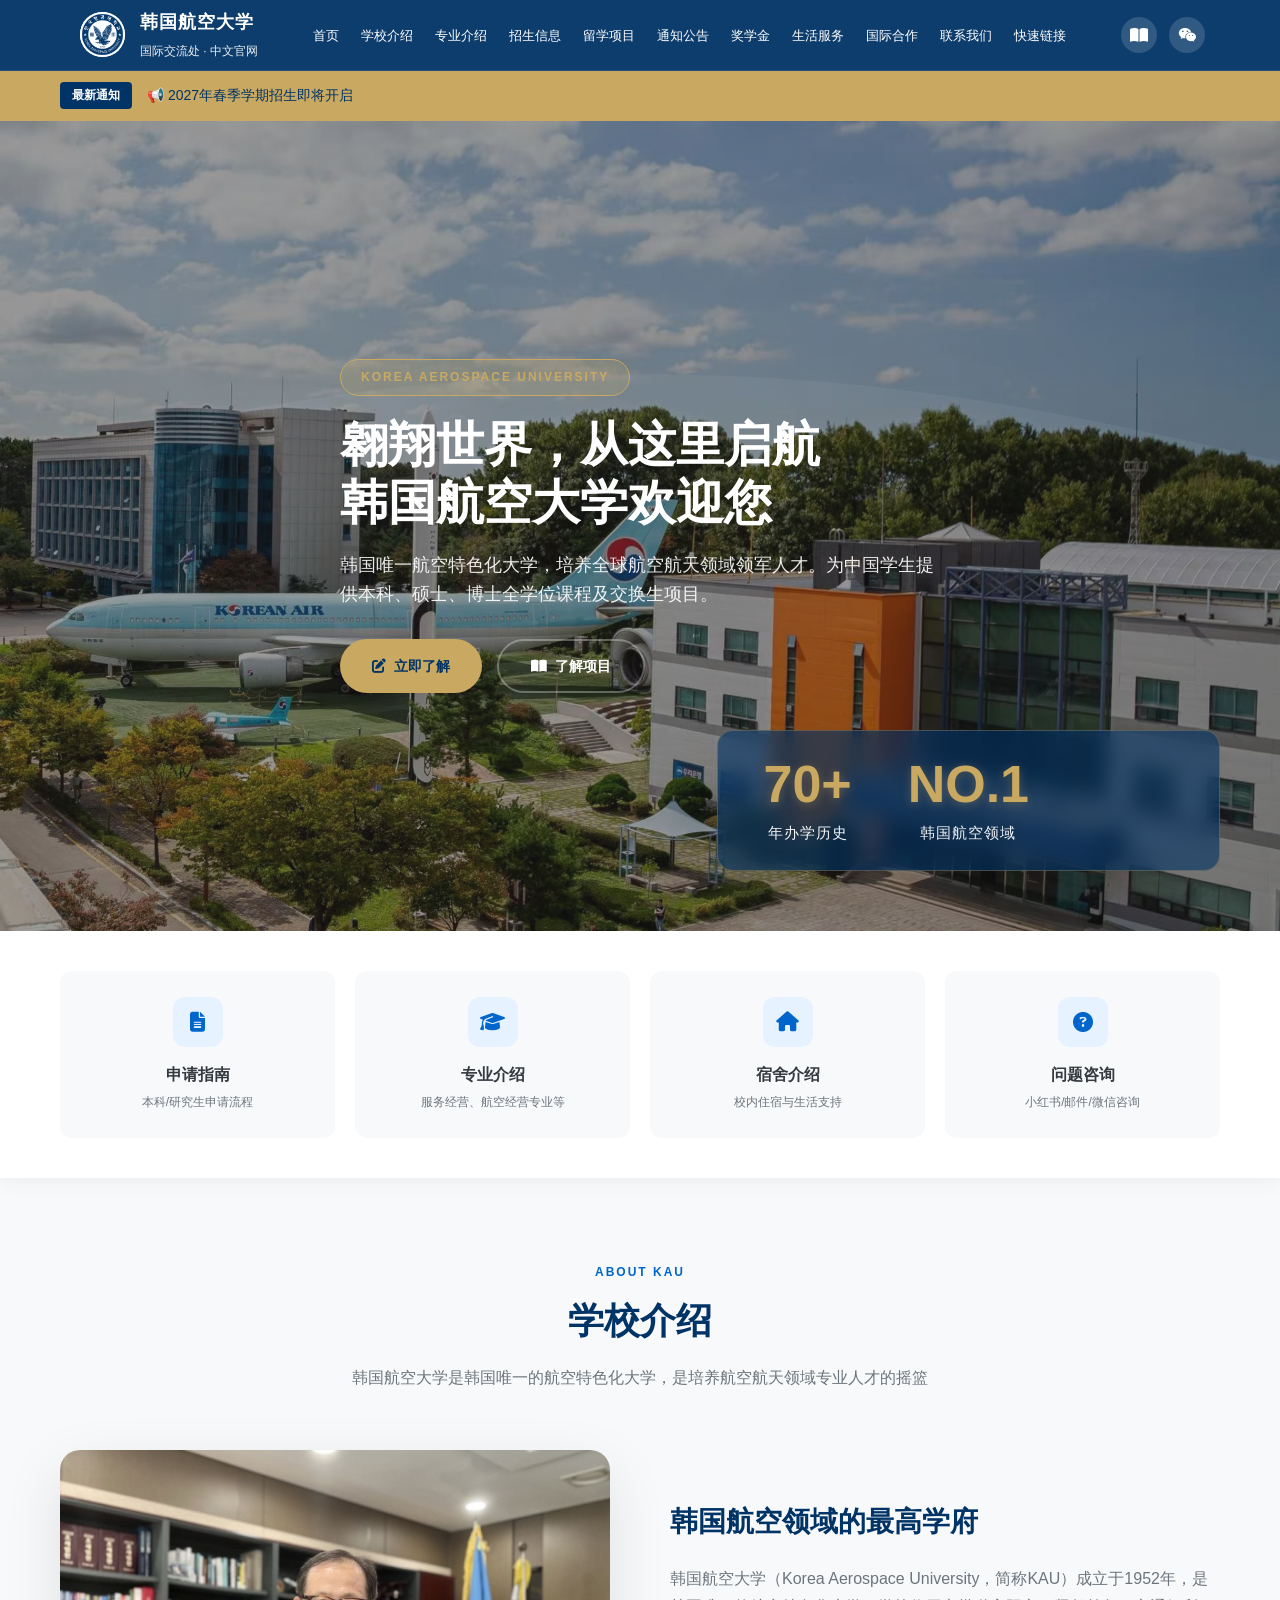
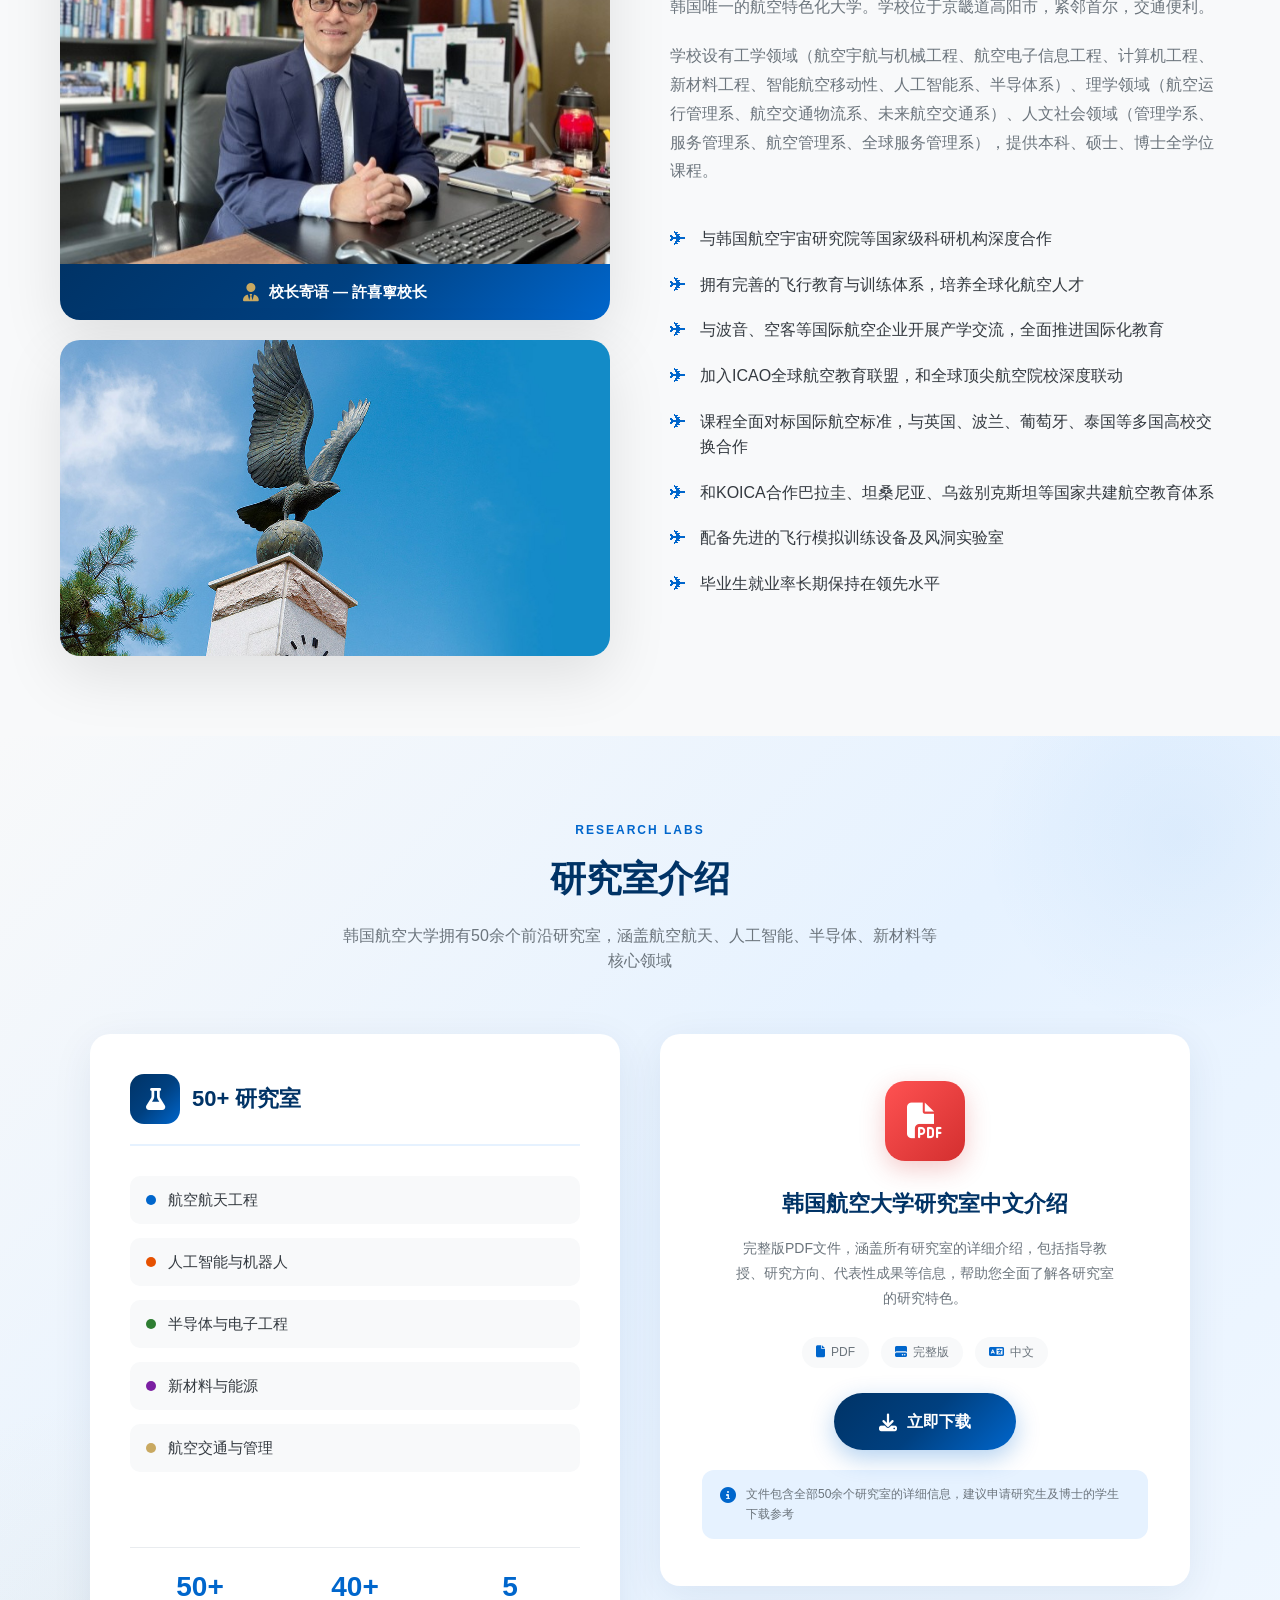
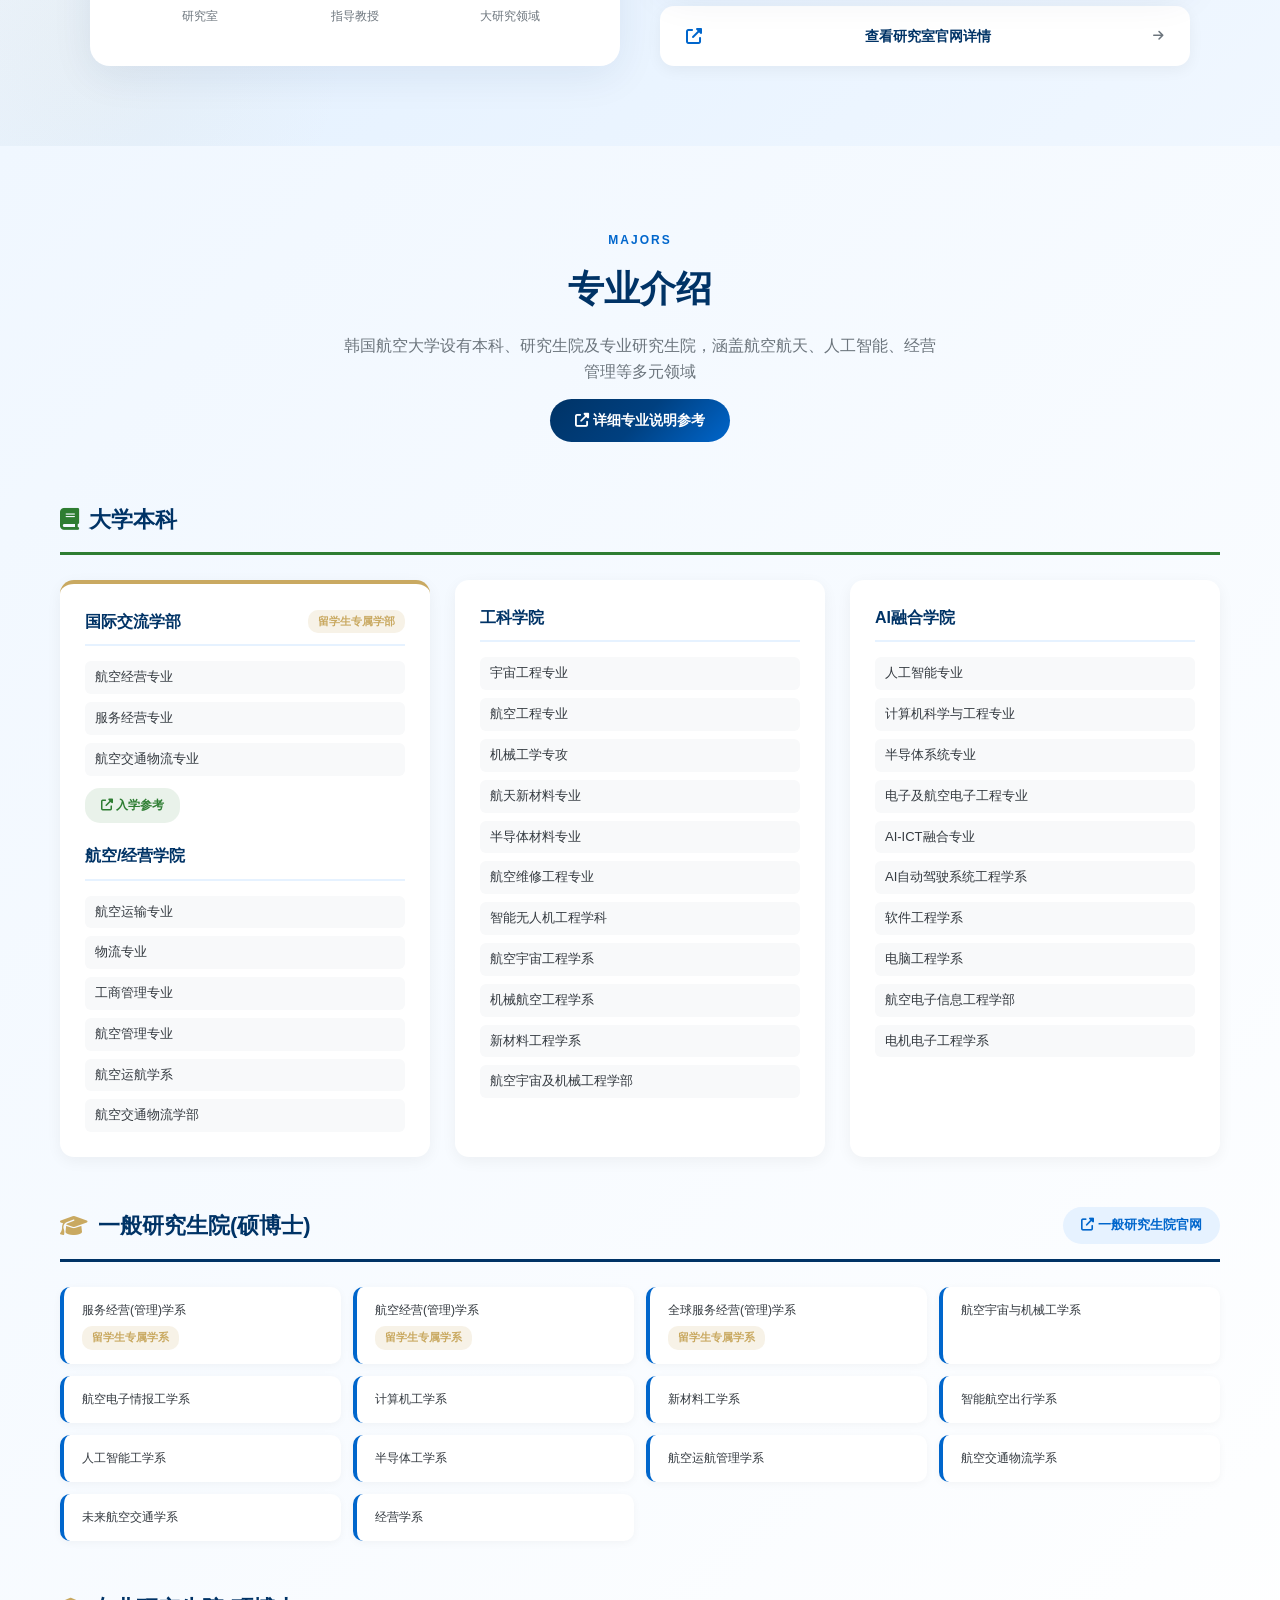
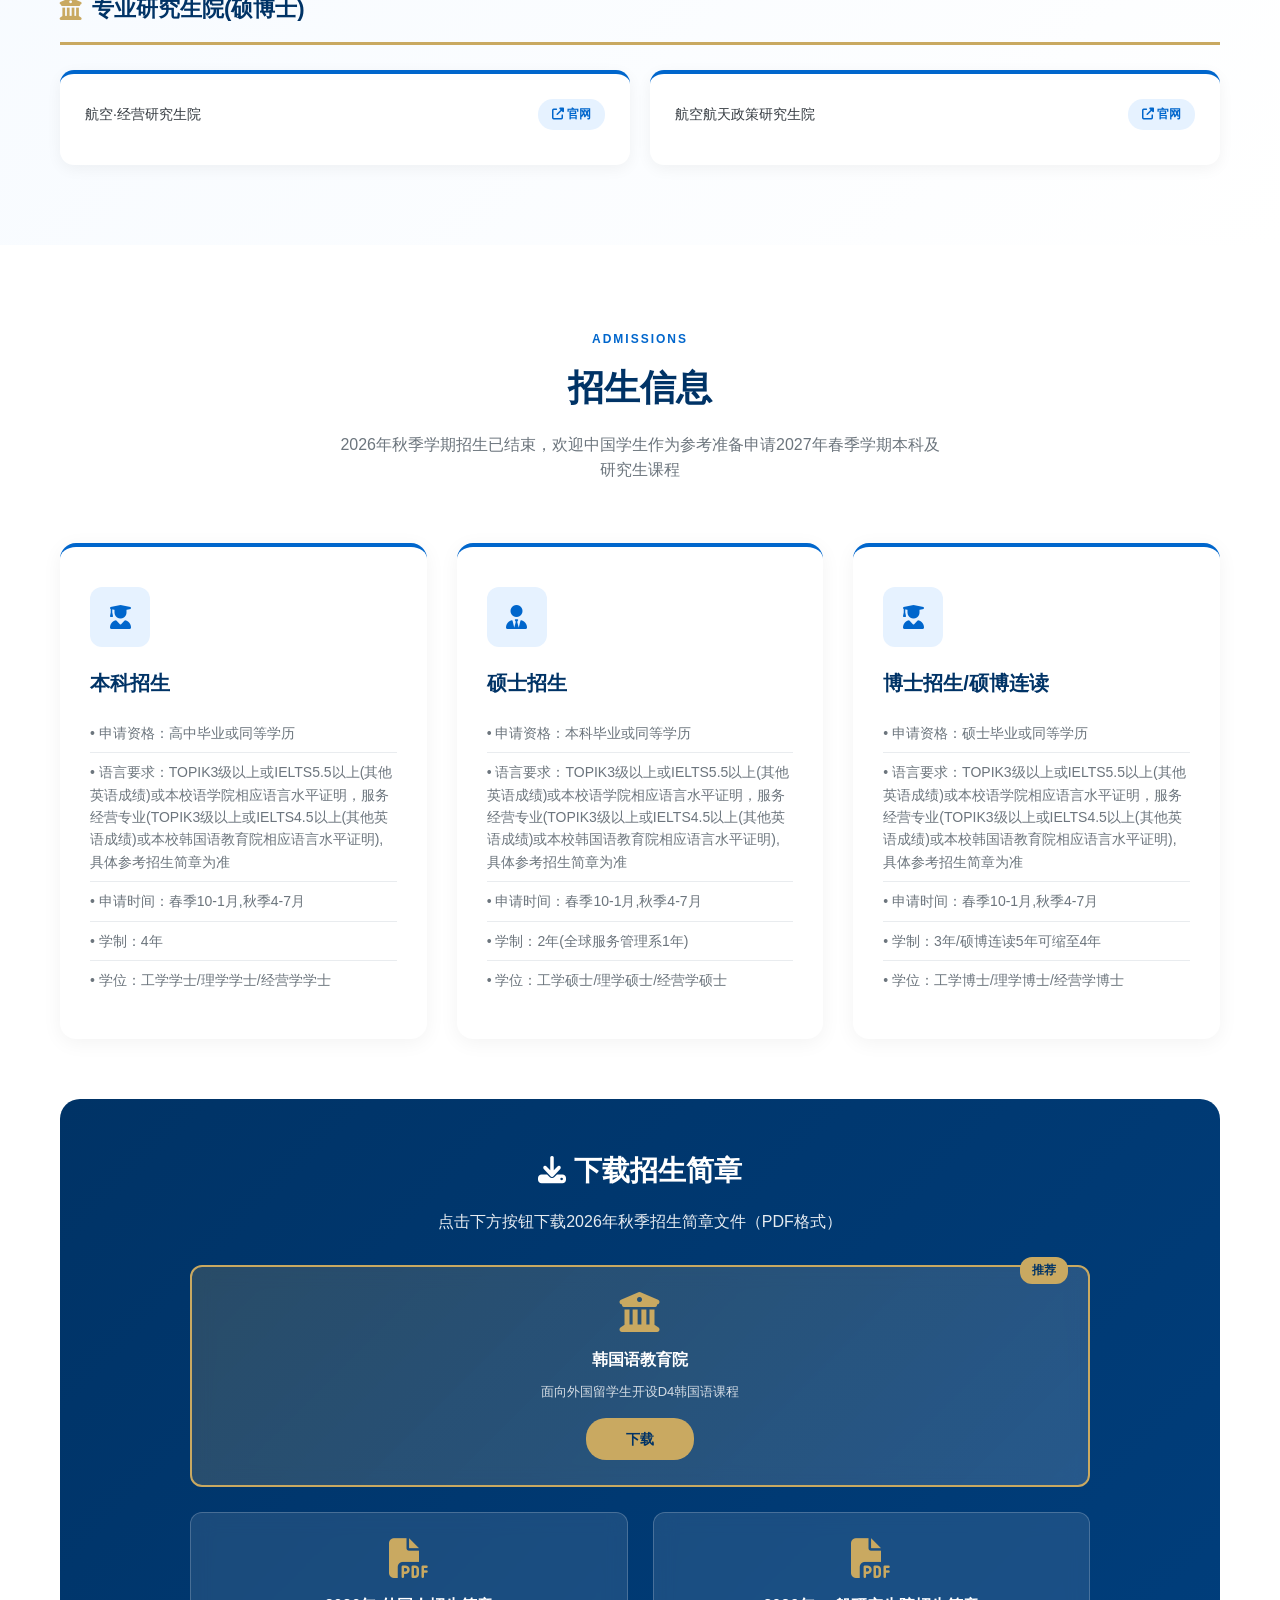
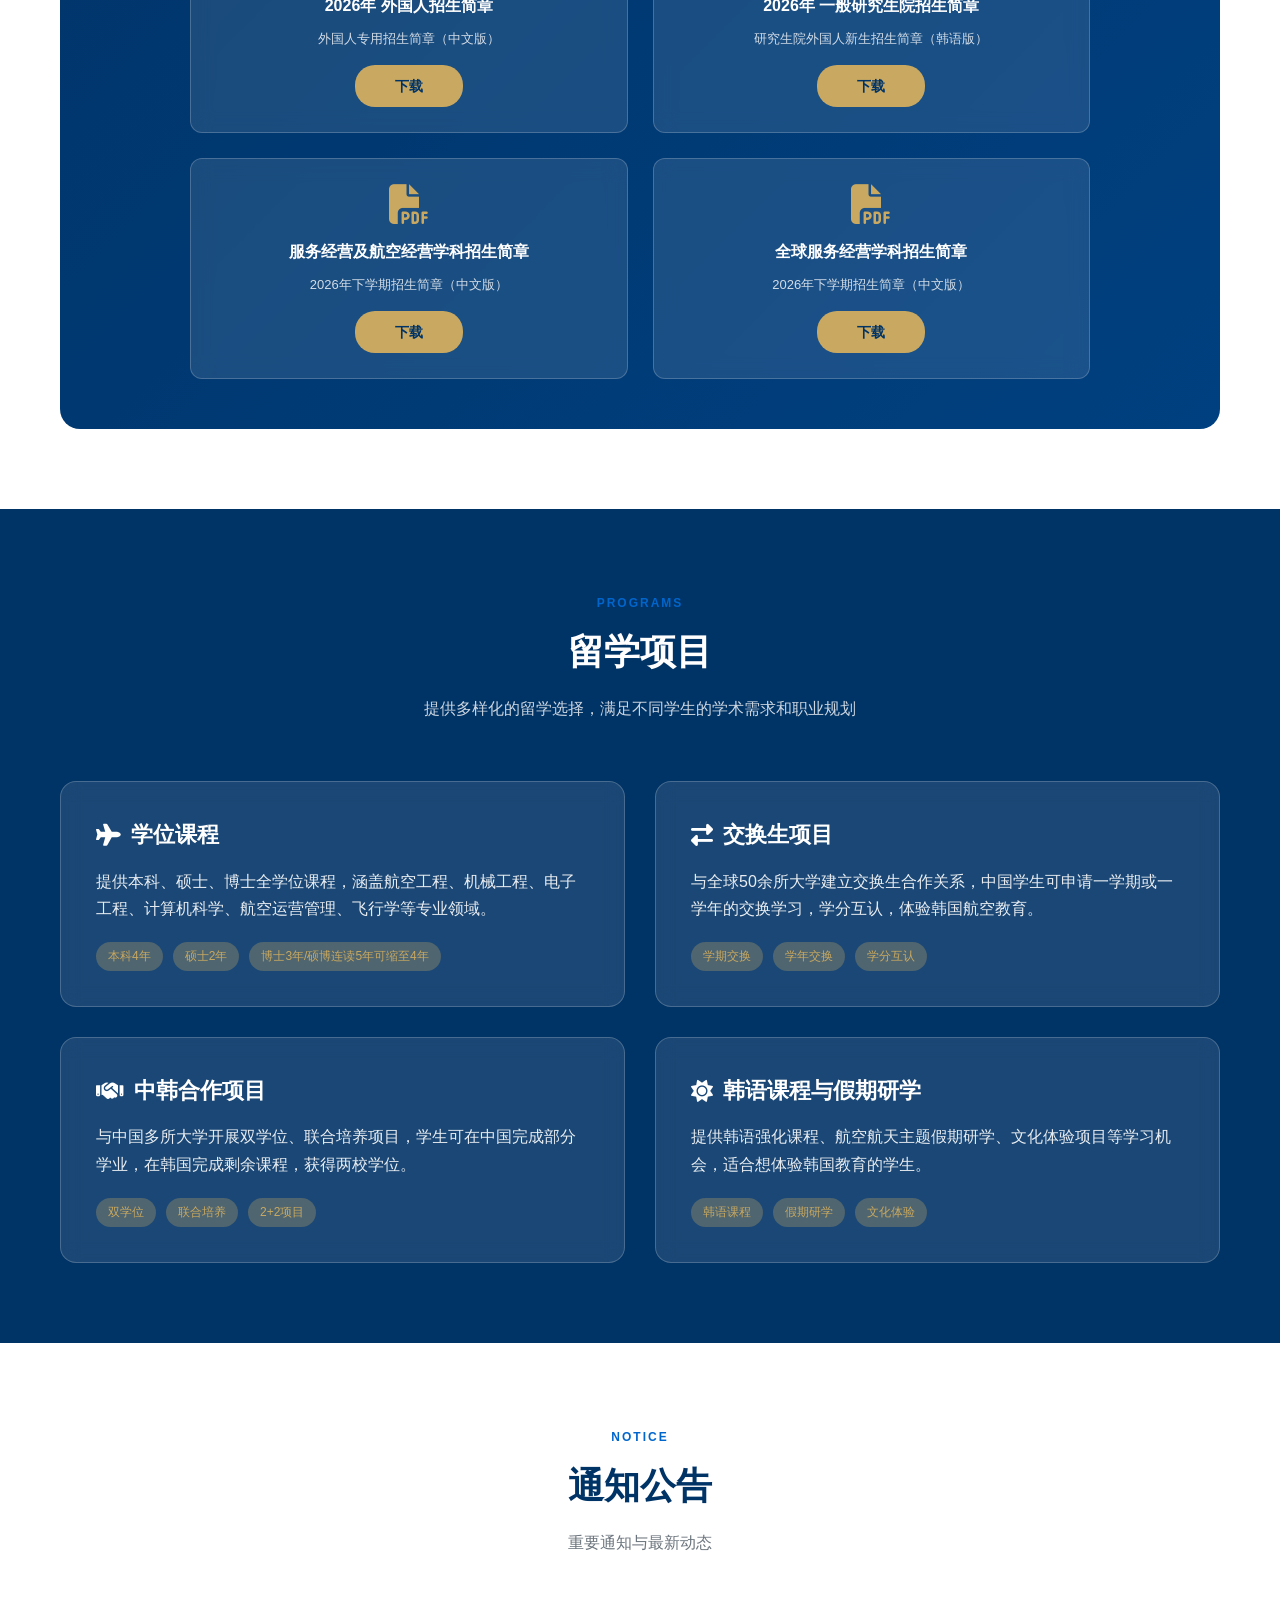
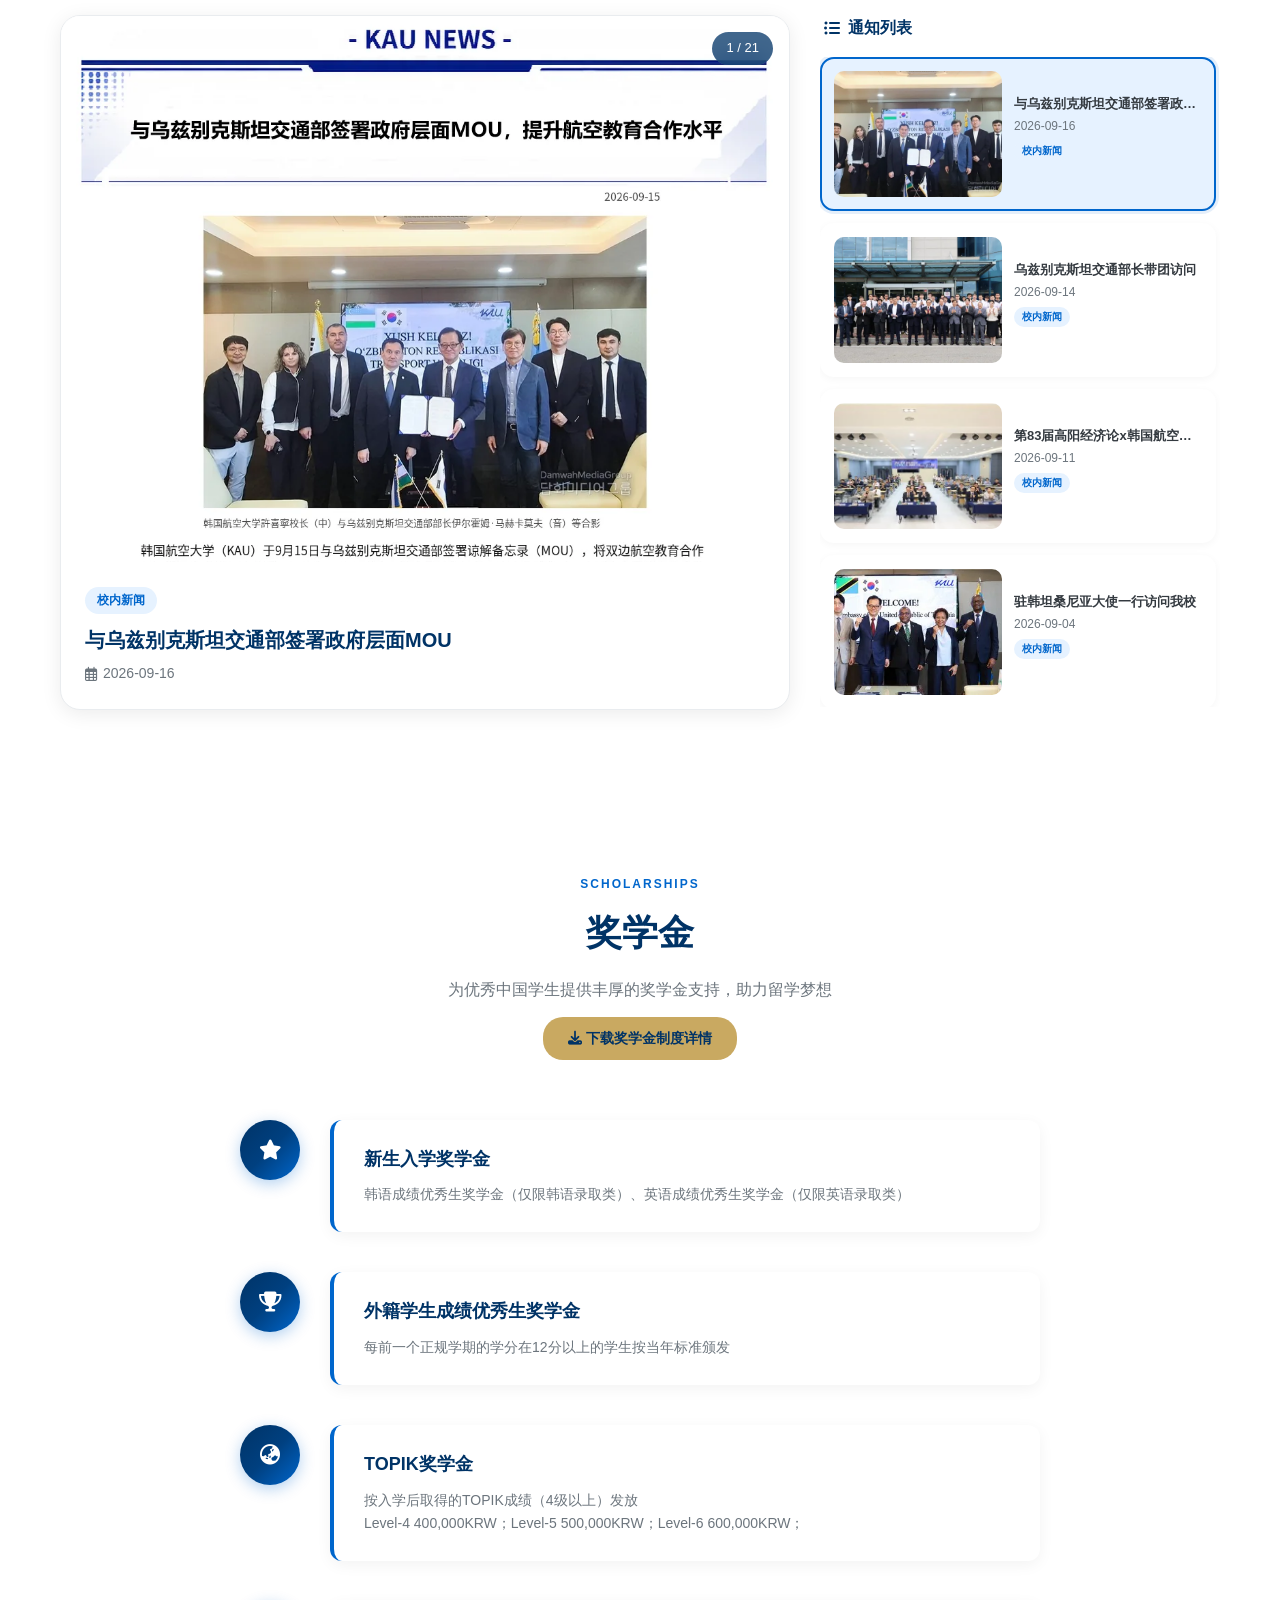
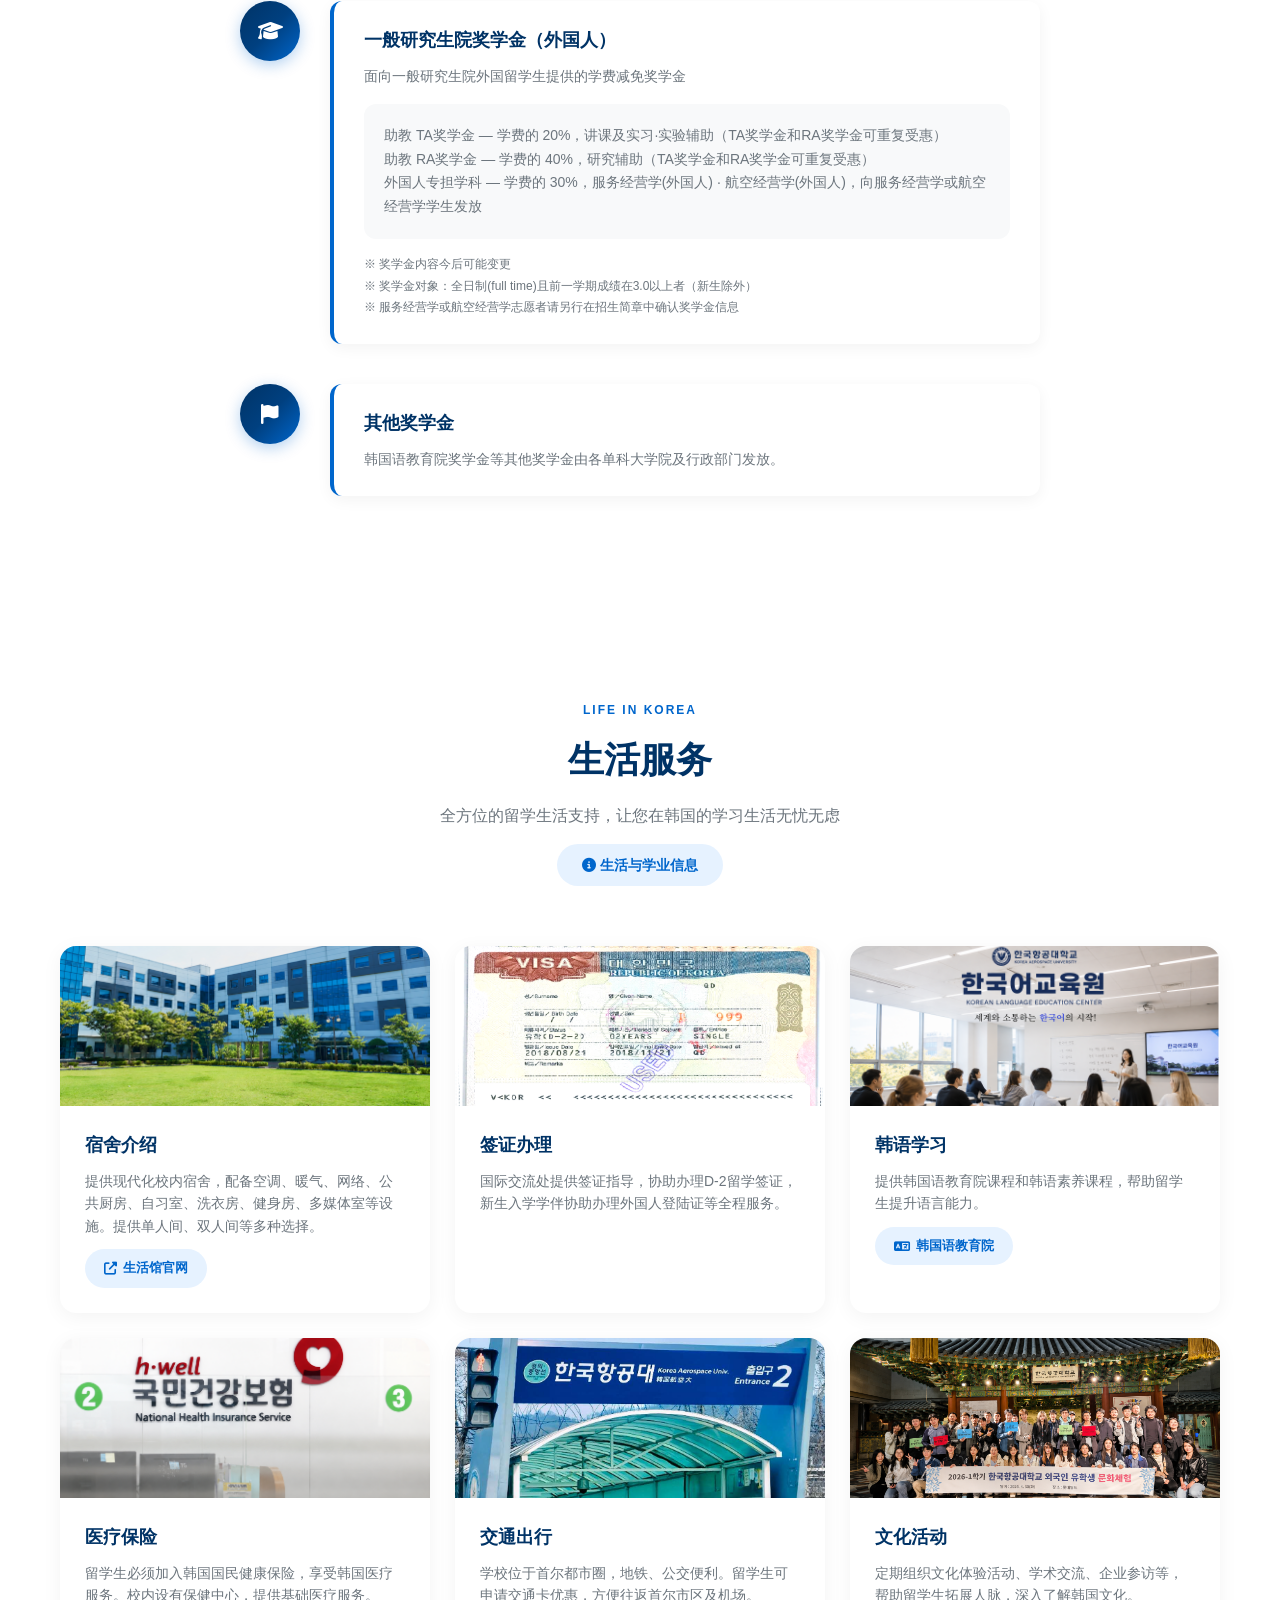
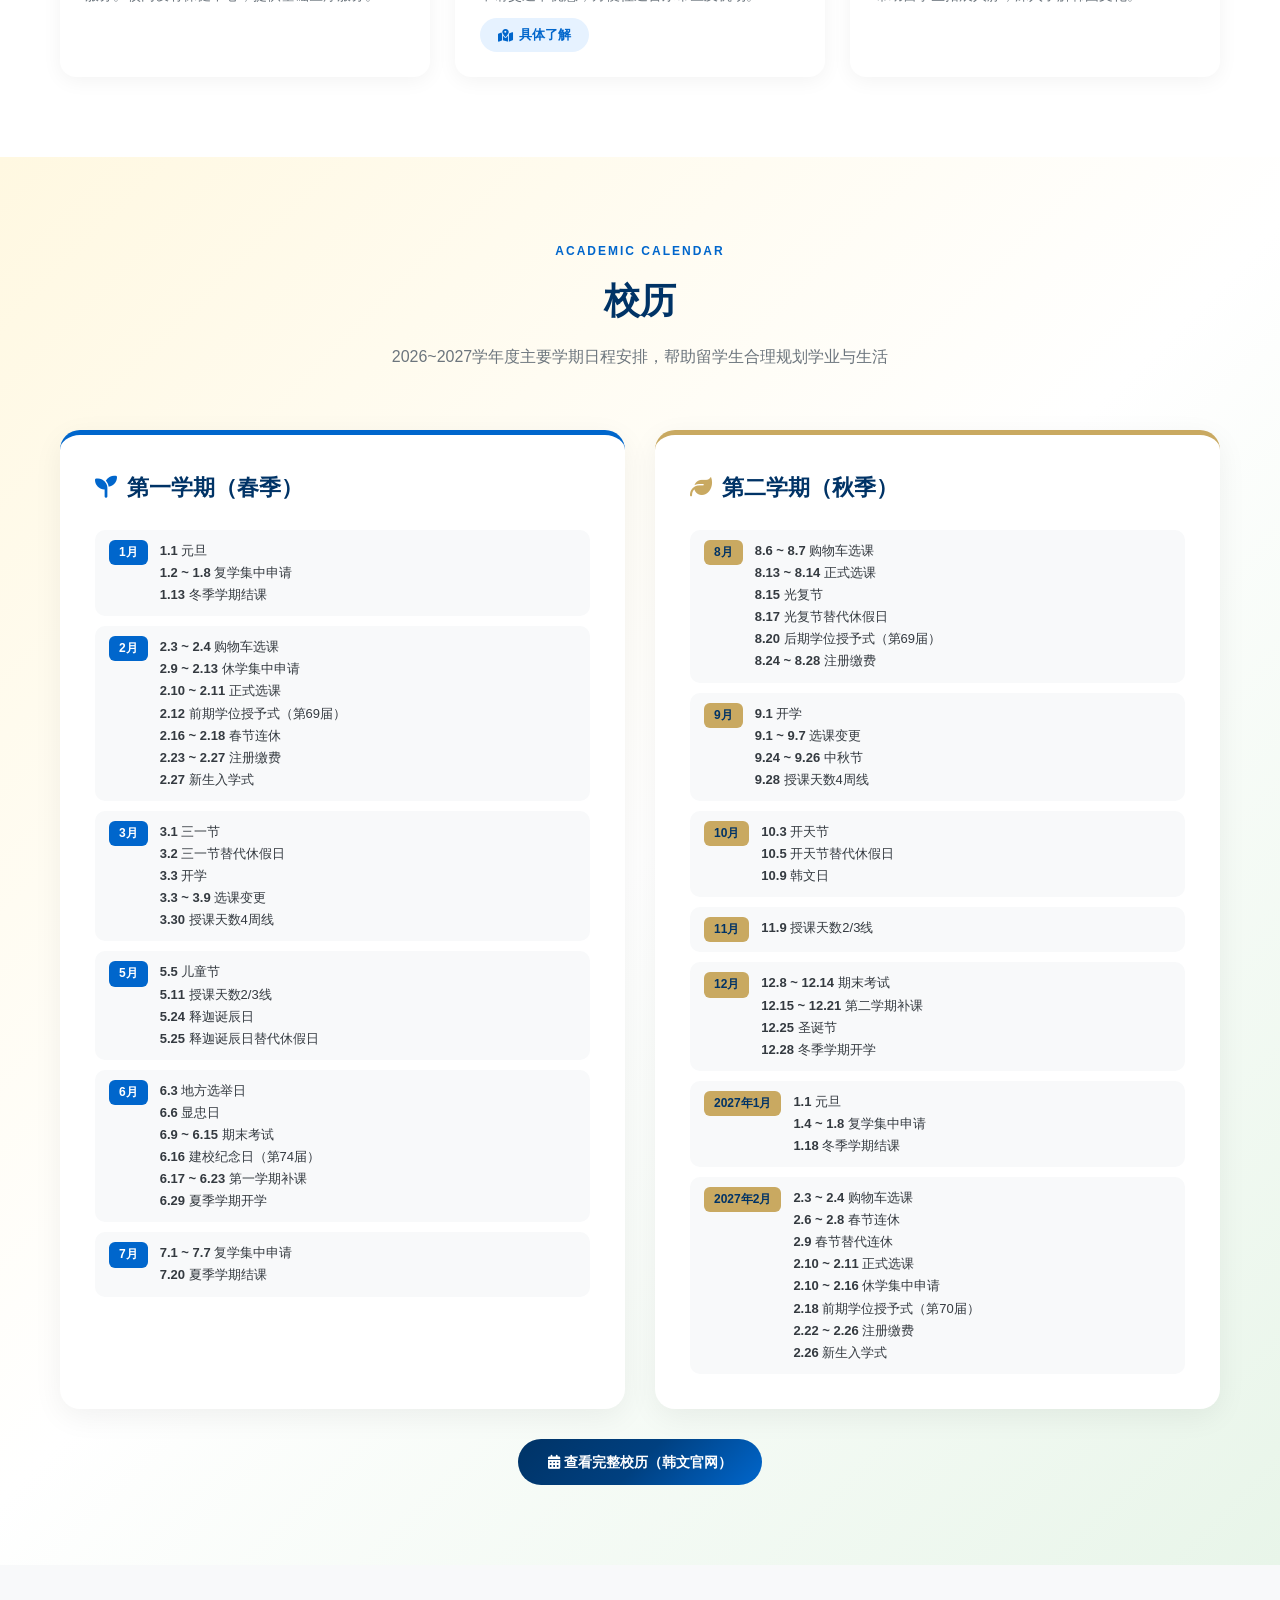
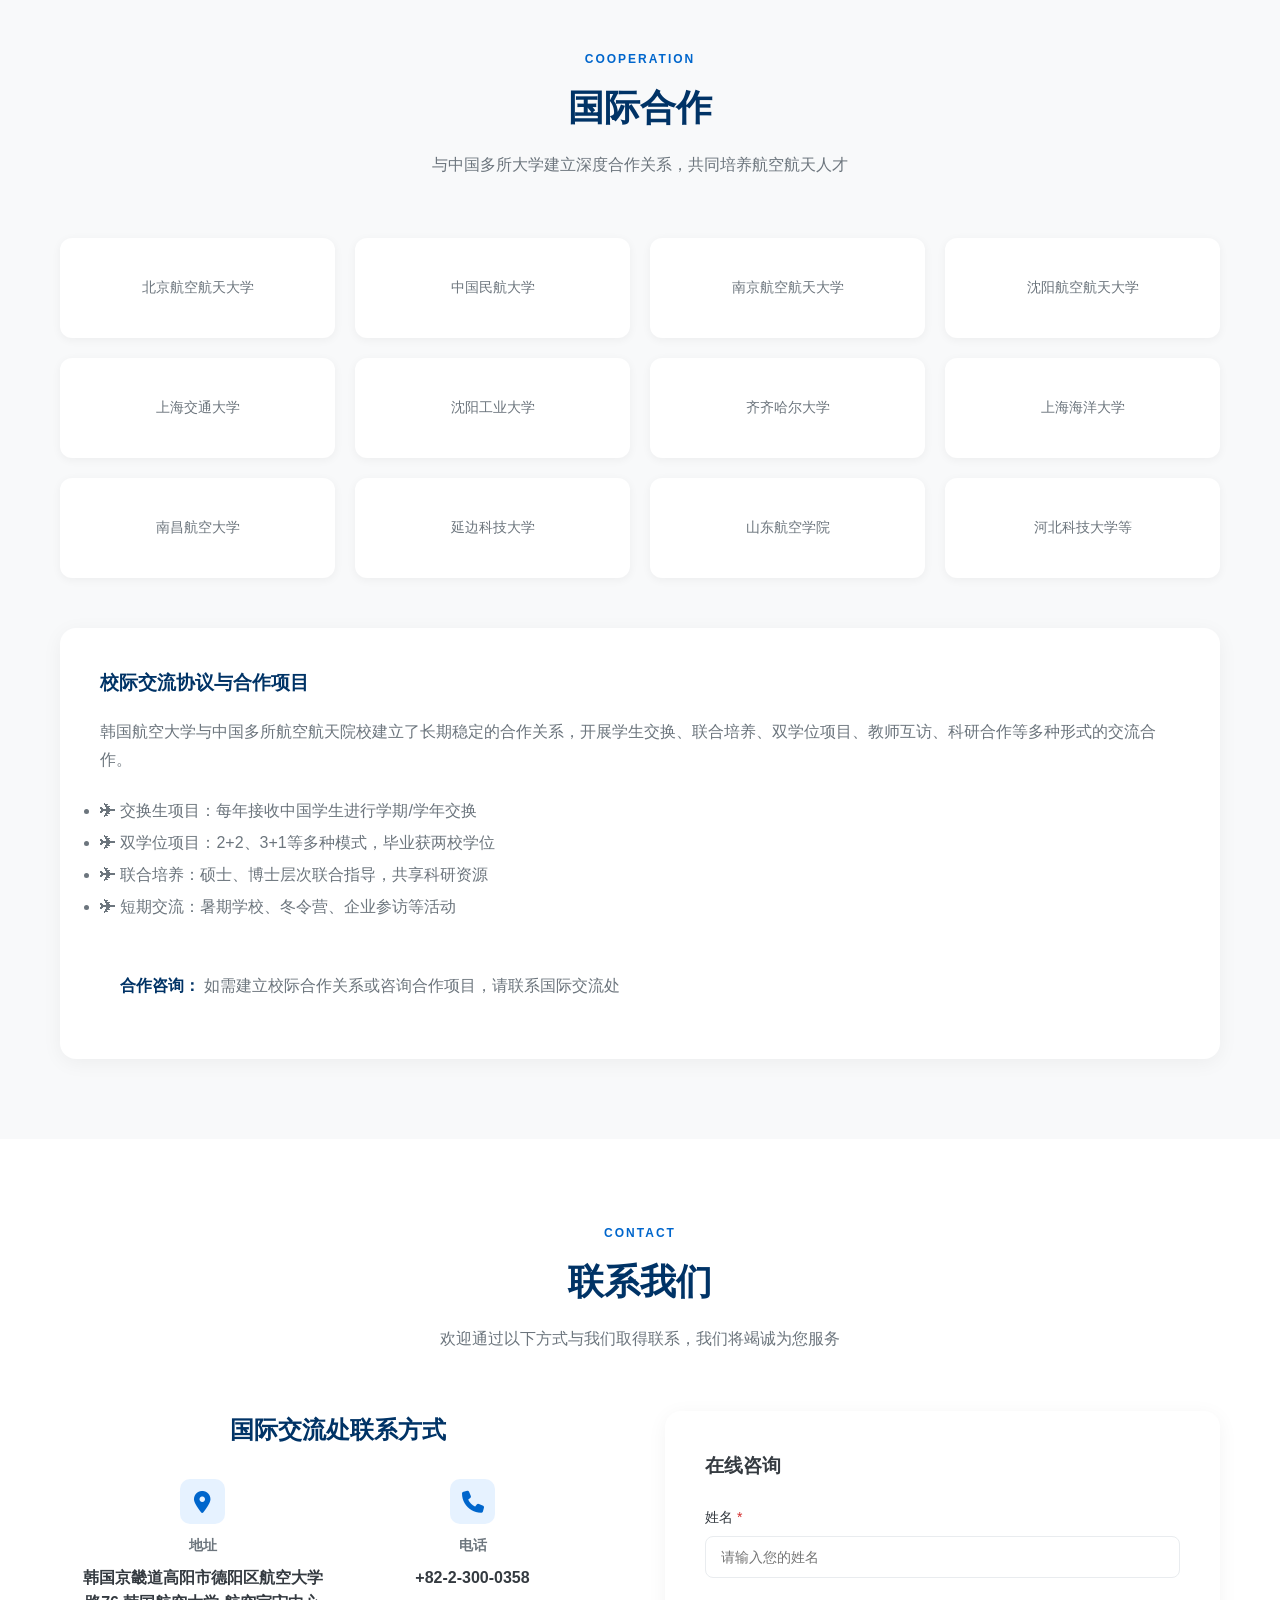
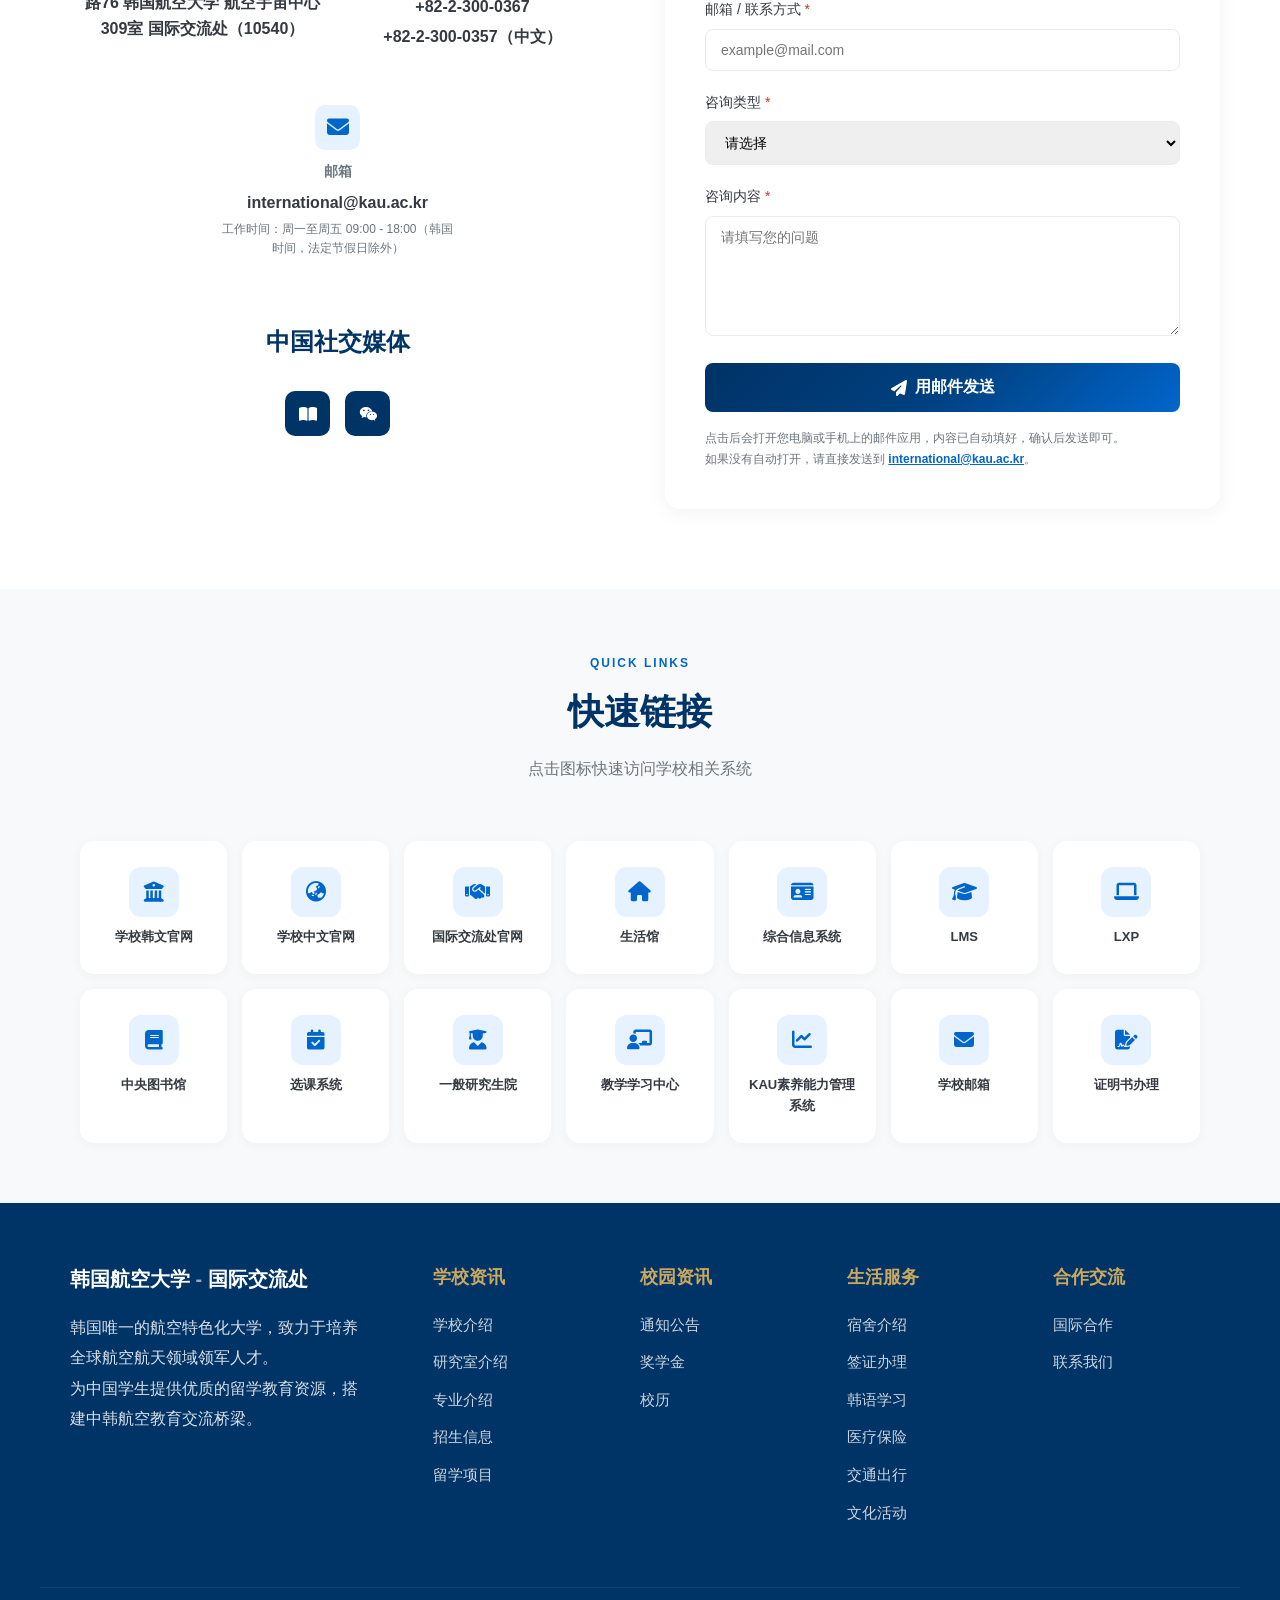
==== commit c436104e: "Update index.html" ====
--- a/index.html
+++ b/index.html
@@ -17,7 +17,7 @@
     <div class="notice-bar">
         <div class="notice-content">
             <span class="notice-label">最新通知</span>
-            <span class="notice-text">📢 2026年秋季学期本科招生简章已发布 | 奖学金申请截止日期：2026年12月15日 | 中韩双学位项目开放申请</span>
+            <span class="notice-text">📢 2027年春季学期招生即将开启</span>
         </div>
     </div>
 
--- a/assets/css/styles.css
+++ b/assets/css/styles.css
@@ -659,6 +659,11 @@
     background: var(--gray-100);
     border-radius: 6px;
 }
+.major-item:hover {
+    transform: translateY(-3px);
+    box-shadow: 0 8px 25px rgba(0,0,0,0.1);
+    color: var(--accent-blue);
+}
 
 .major-badge {
     font-size: 11px;
@@ -704,6 +709,23 @@
     font-weight: 500;
     color: var(--gray-800);
 }
+.grad-dept {
+    padding: 14px 18px;
+    background: var(--white);
+    border-radius: 10px;
+    border-left: 4px solid var(--accent-blue);
+    box-shadow: 0 2px 8px rgba(0,0,0,0.04);
+    font-size: 12px;
+    font-weight: 500;
+    color: var(--gray-800);
+    transition: all 0.3s ease;
+}
+
+.grad-dept:hover {
+    transform: translateY(-3px);
+    box-shadow: 0 8px 25px rgba(0,0,0,0.1);
+    color: var(--accent-blue);
+}
 
 /* 专业研究生院：2 列 */
 .majors-pro-grid {
@@ -721,9 +743,14 @@
 }
 
 .pro-card-title {
-    font-size: 18px;
-    color: var(--primary-blue);
-    font-weight: 700;
+    font-size: 14px;
+    color: var(--gray-800);
+    font-weight: 500;
+    transition: all 0.3s ease;
+}
+
+.pro-card-title:hover {
+    color: var(--accent-blue);
 }
 
 /* 招生信息 */
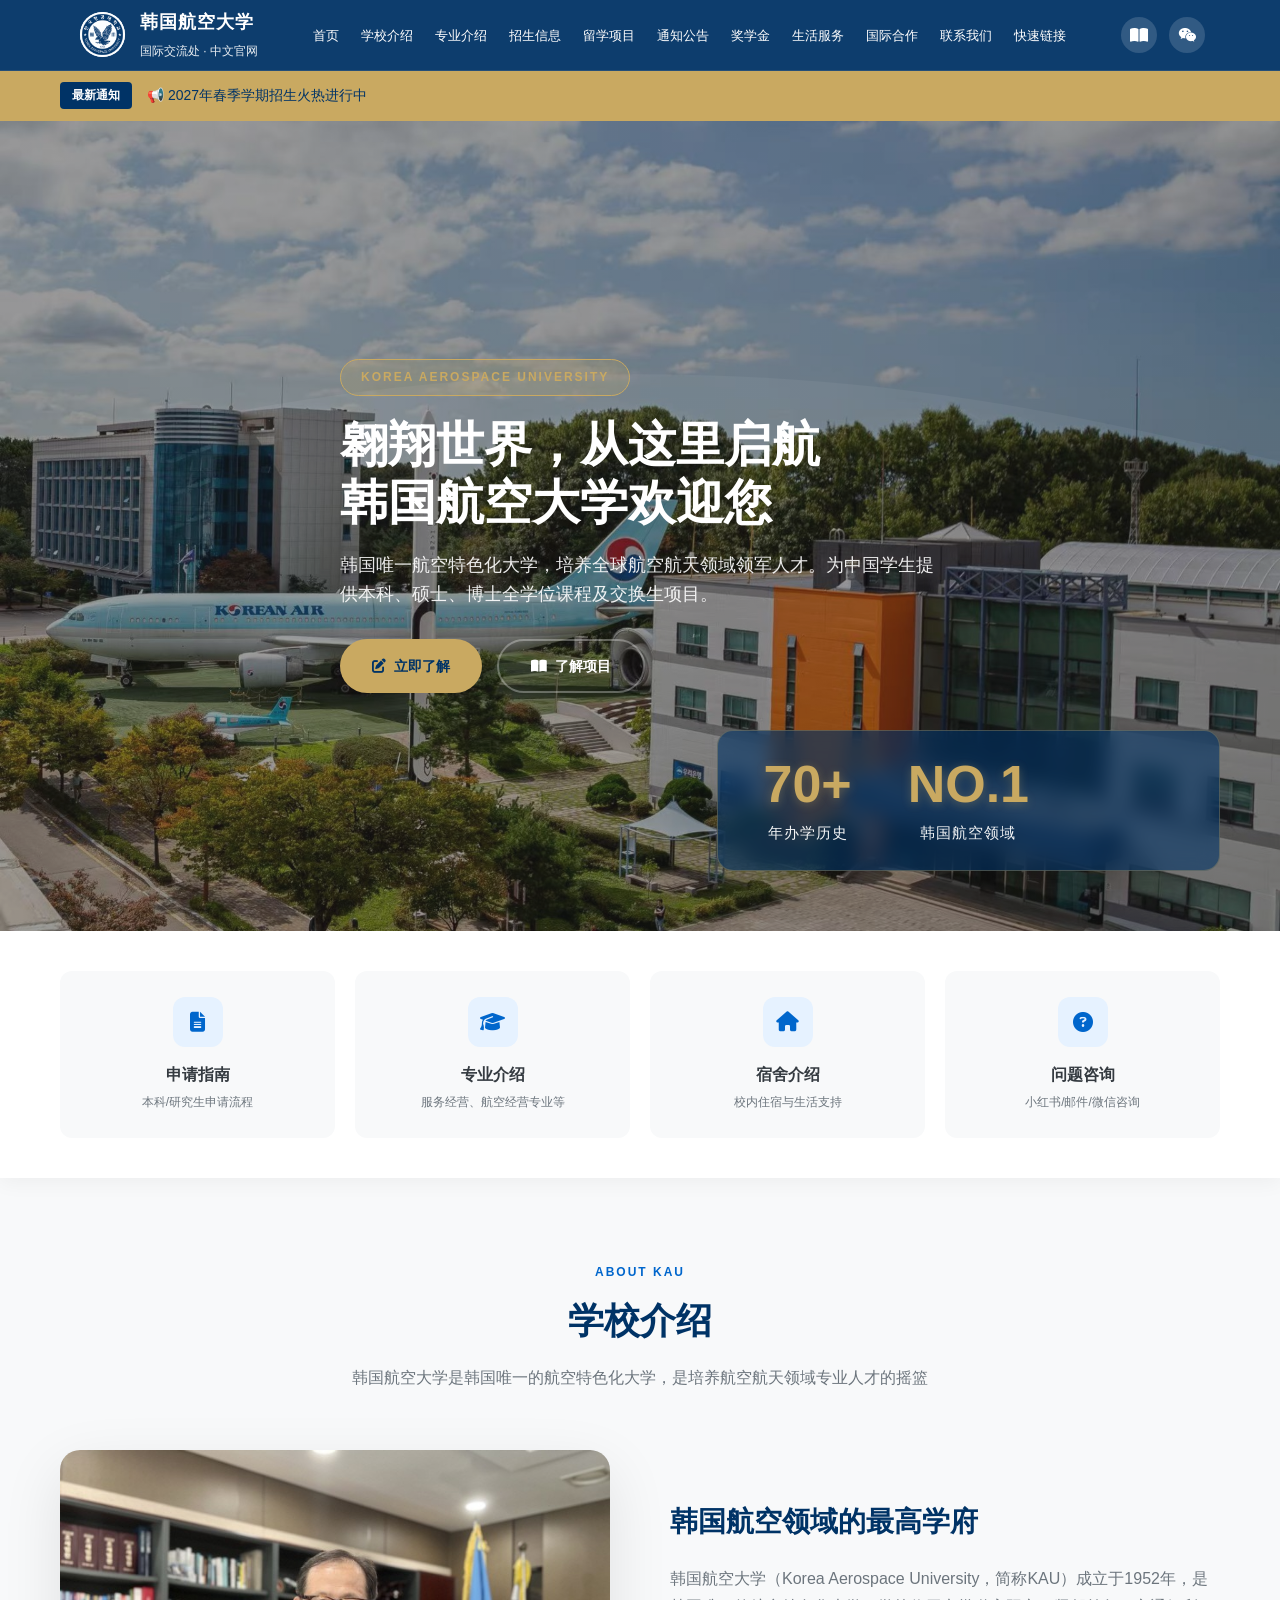
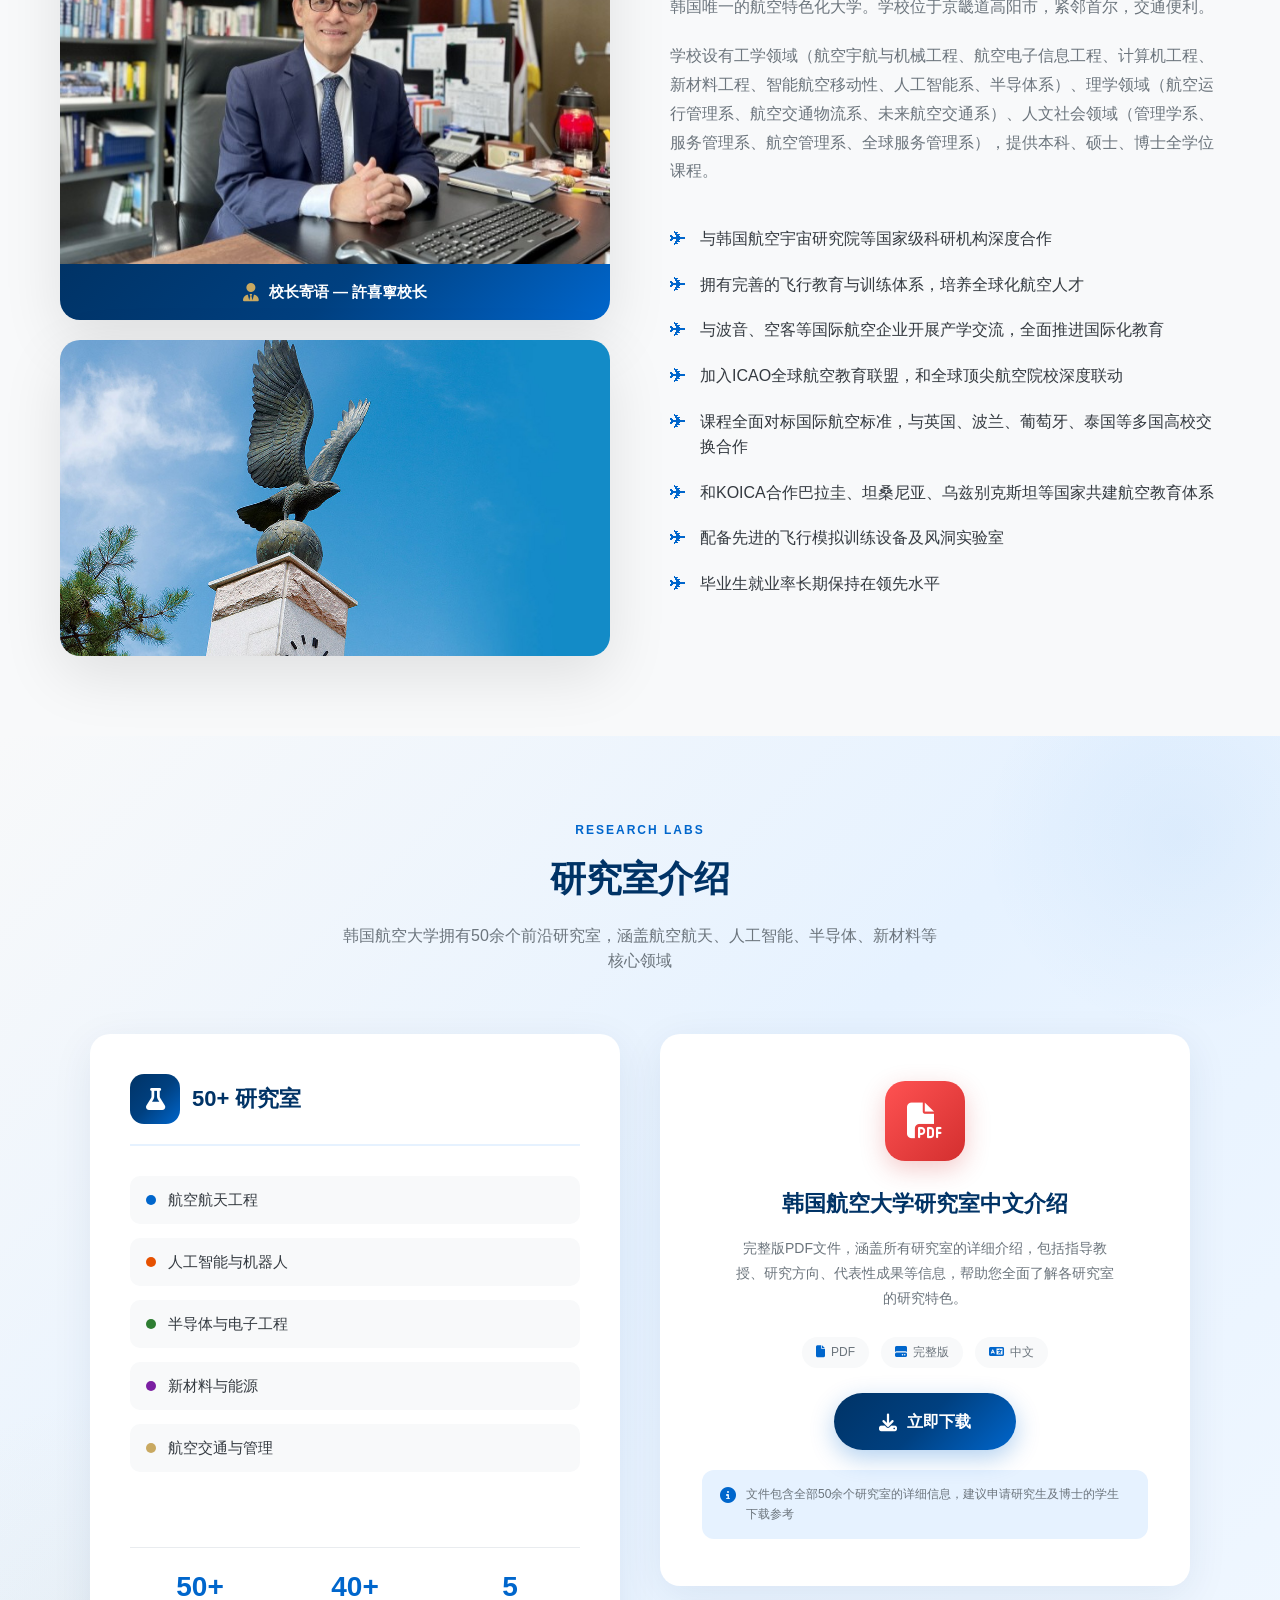
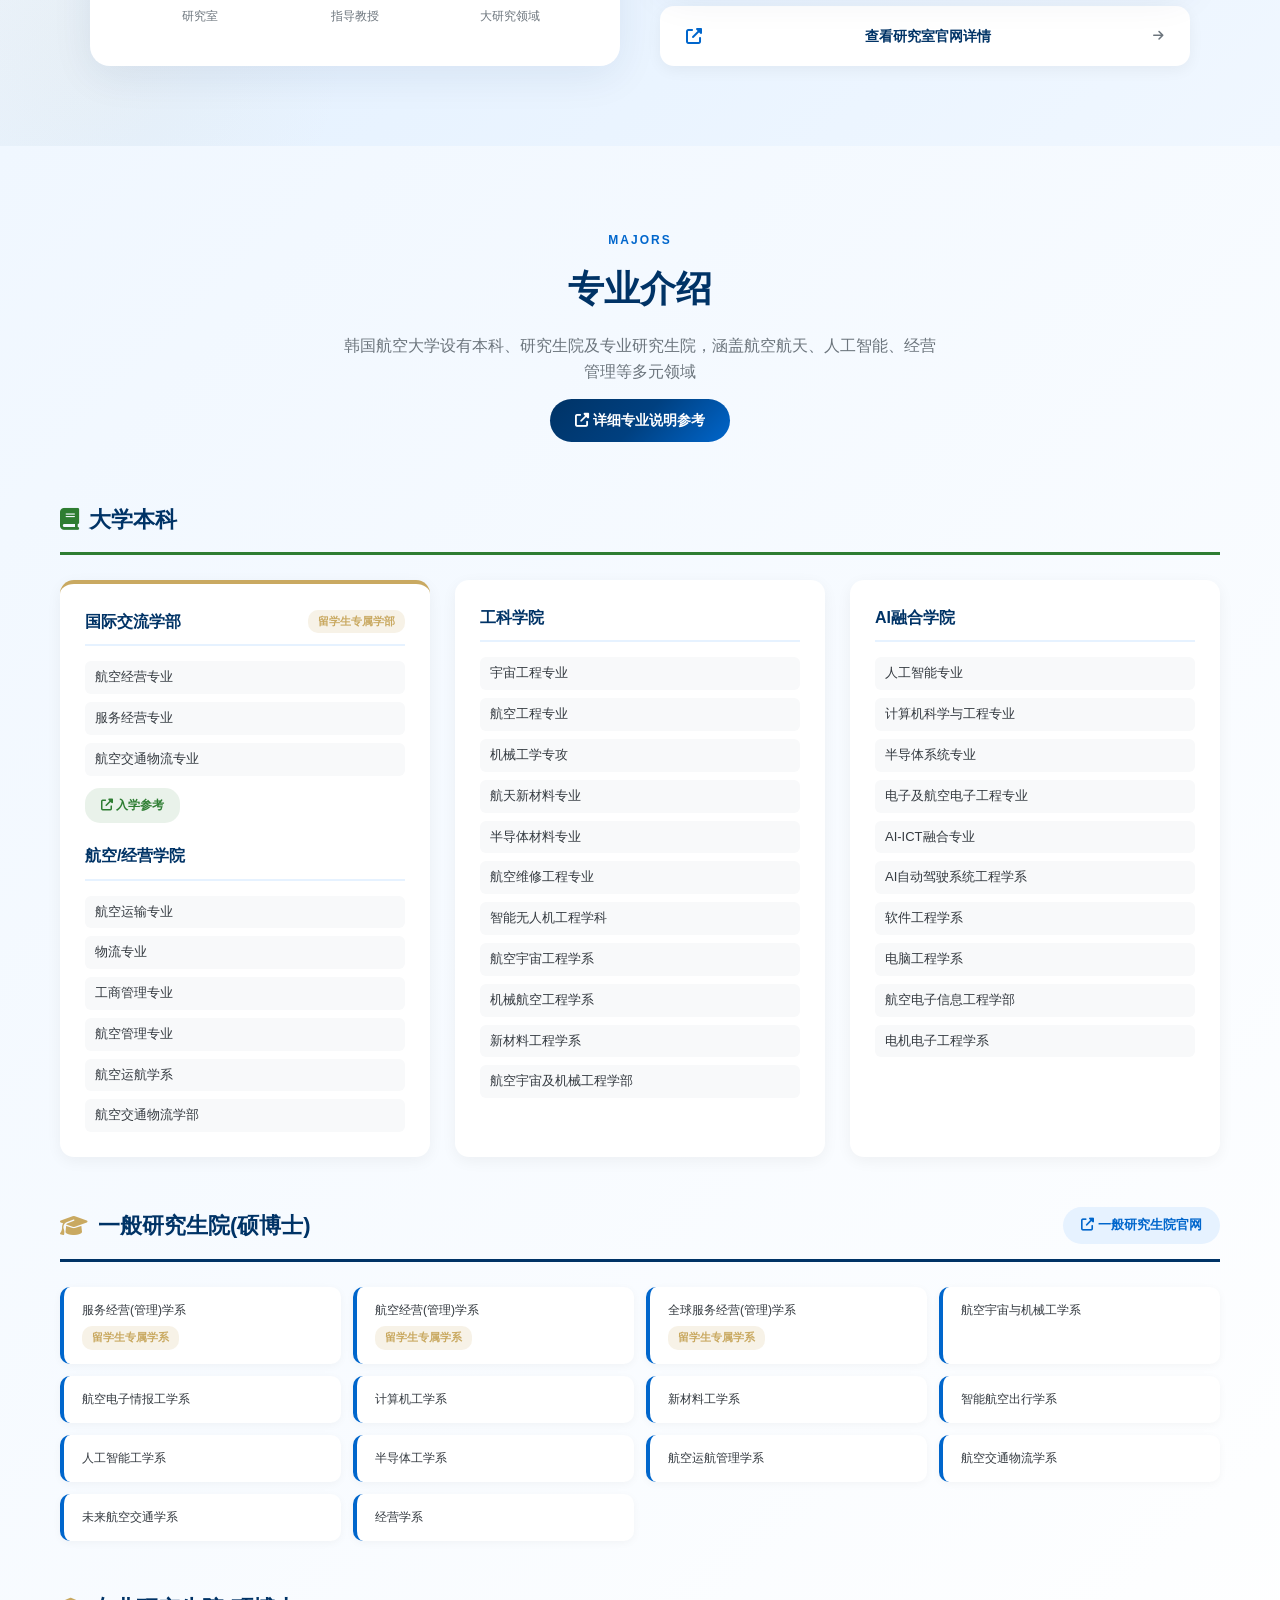
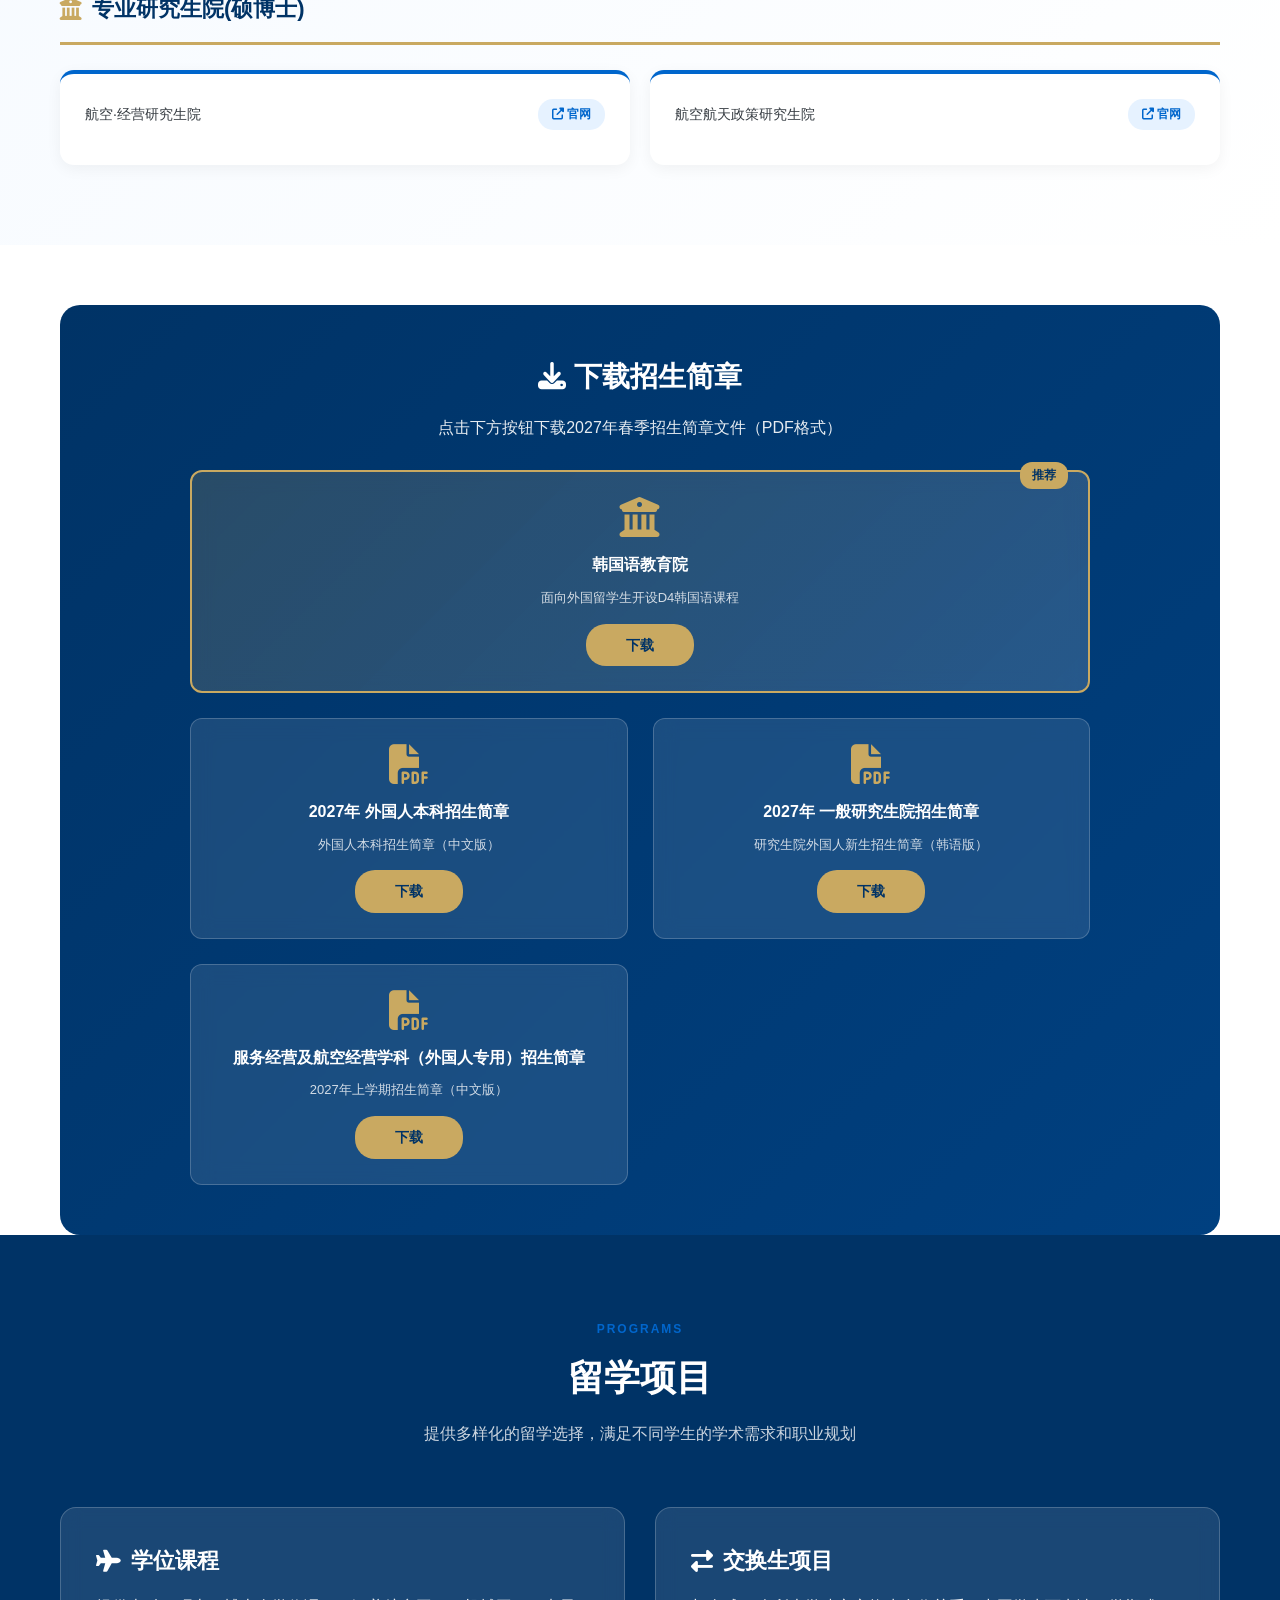
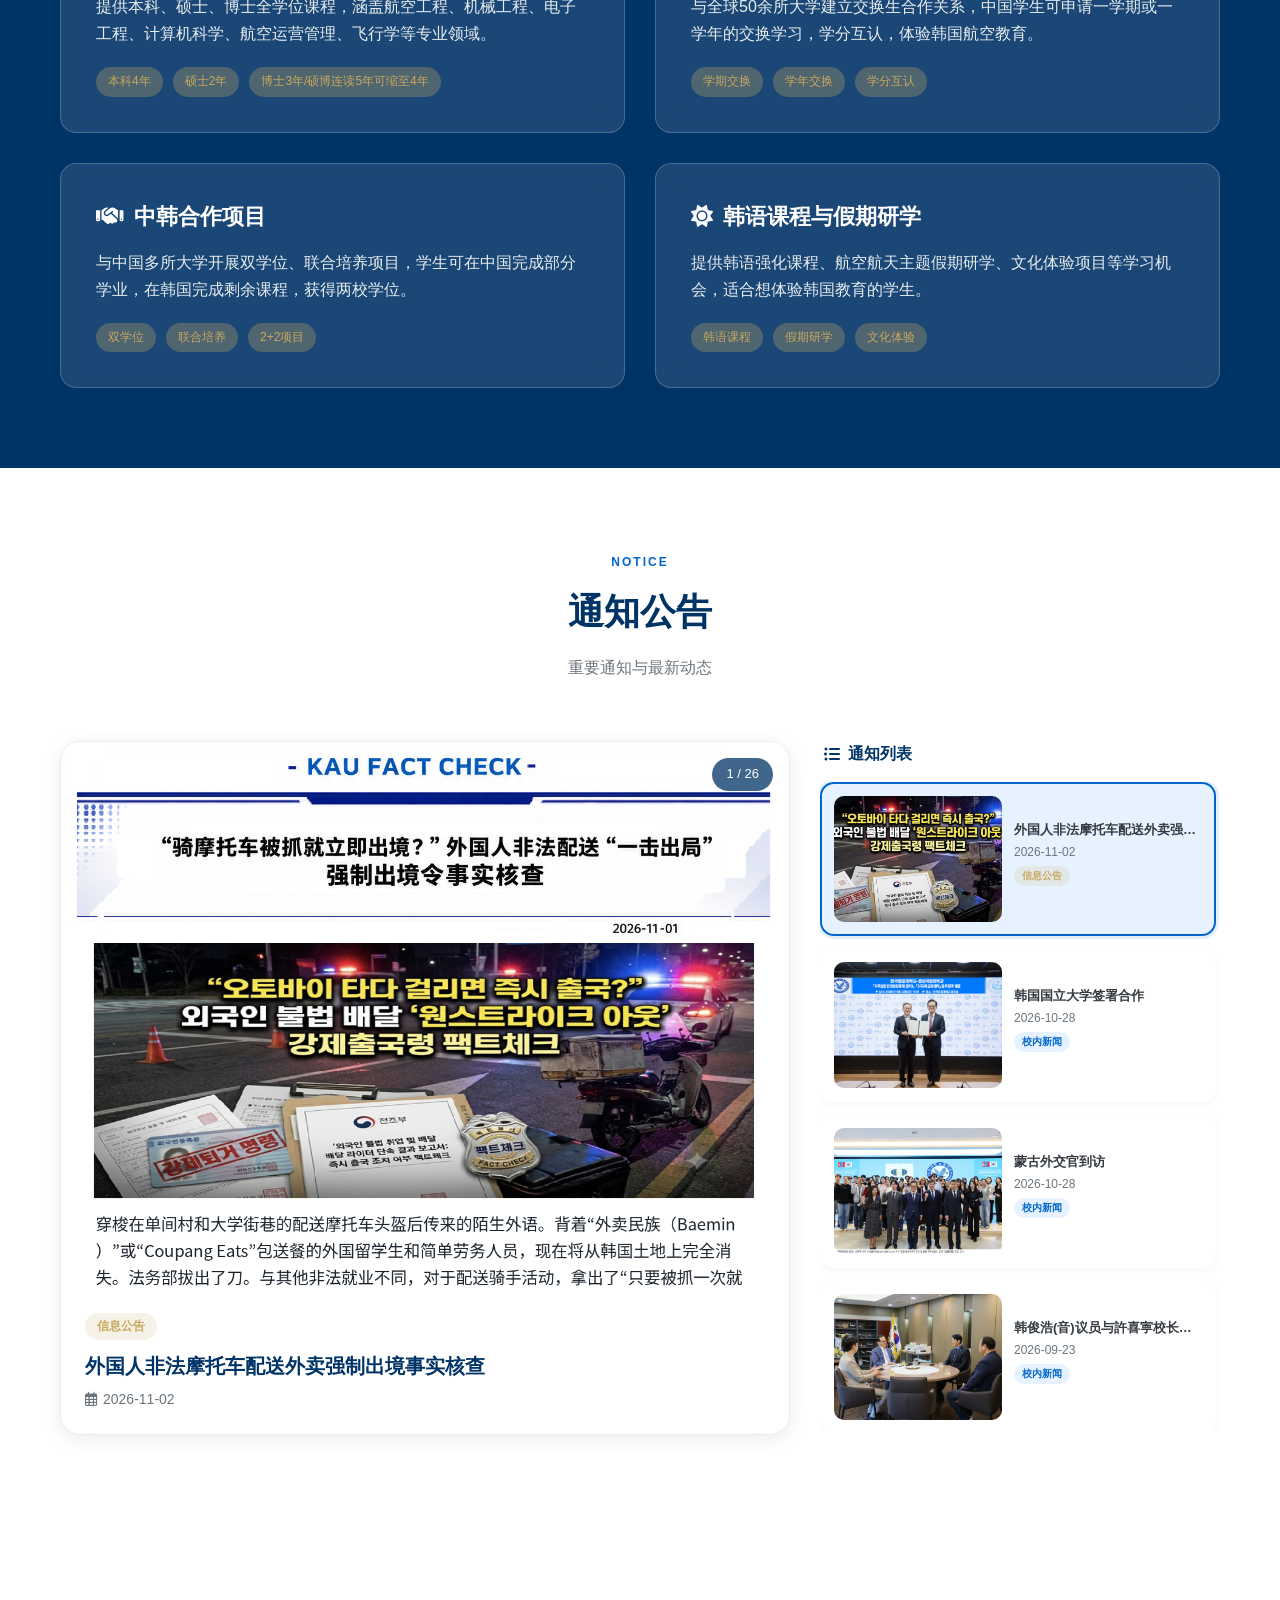
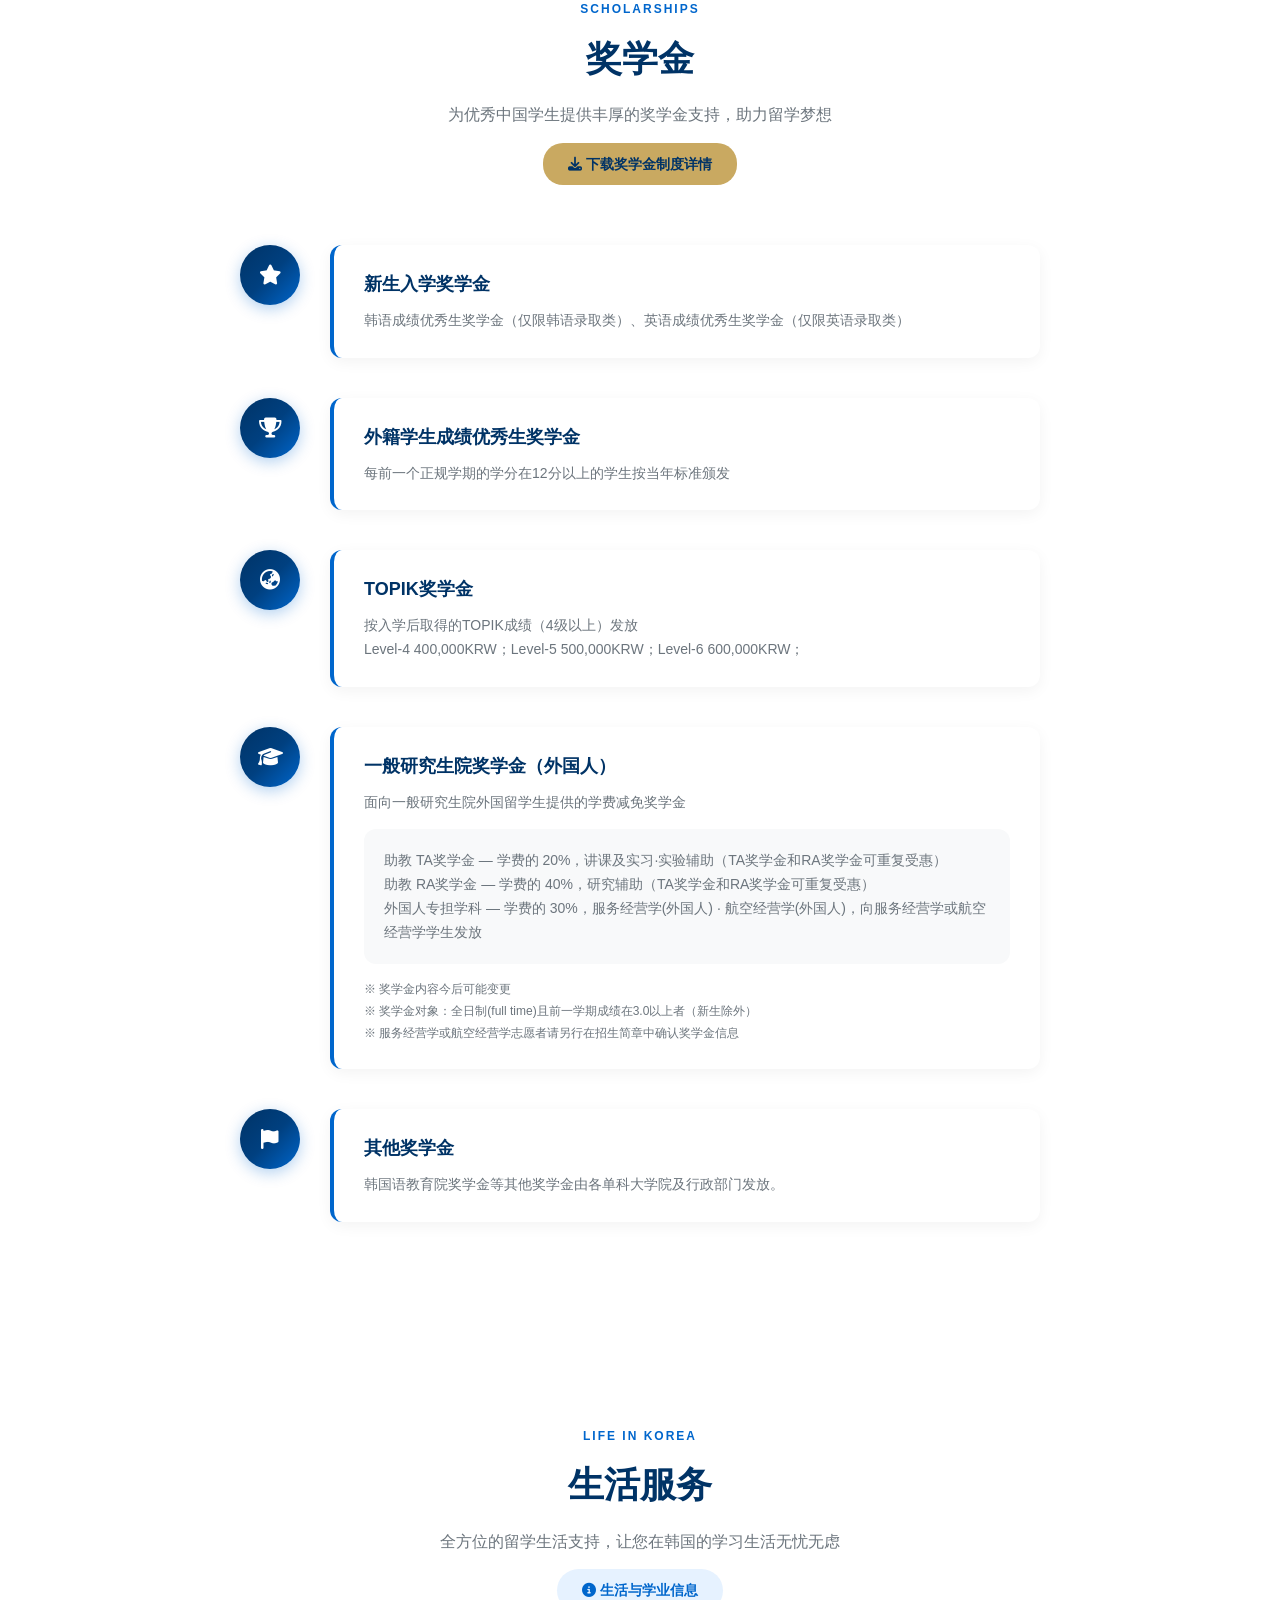
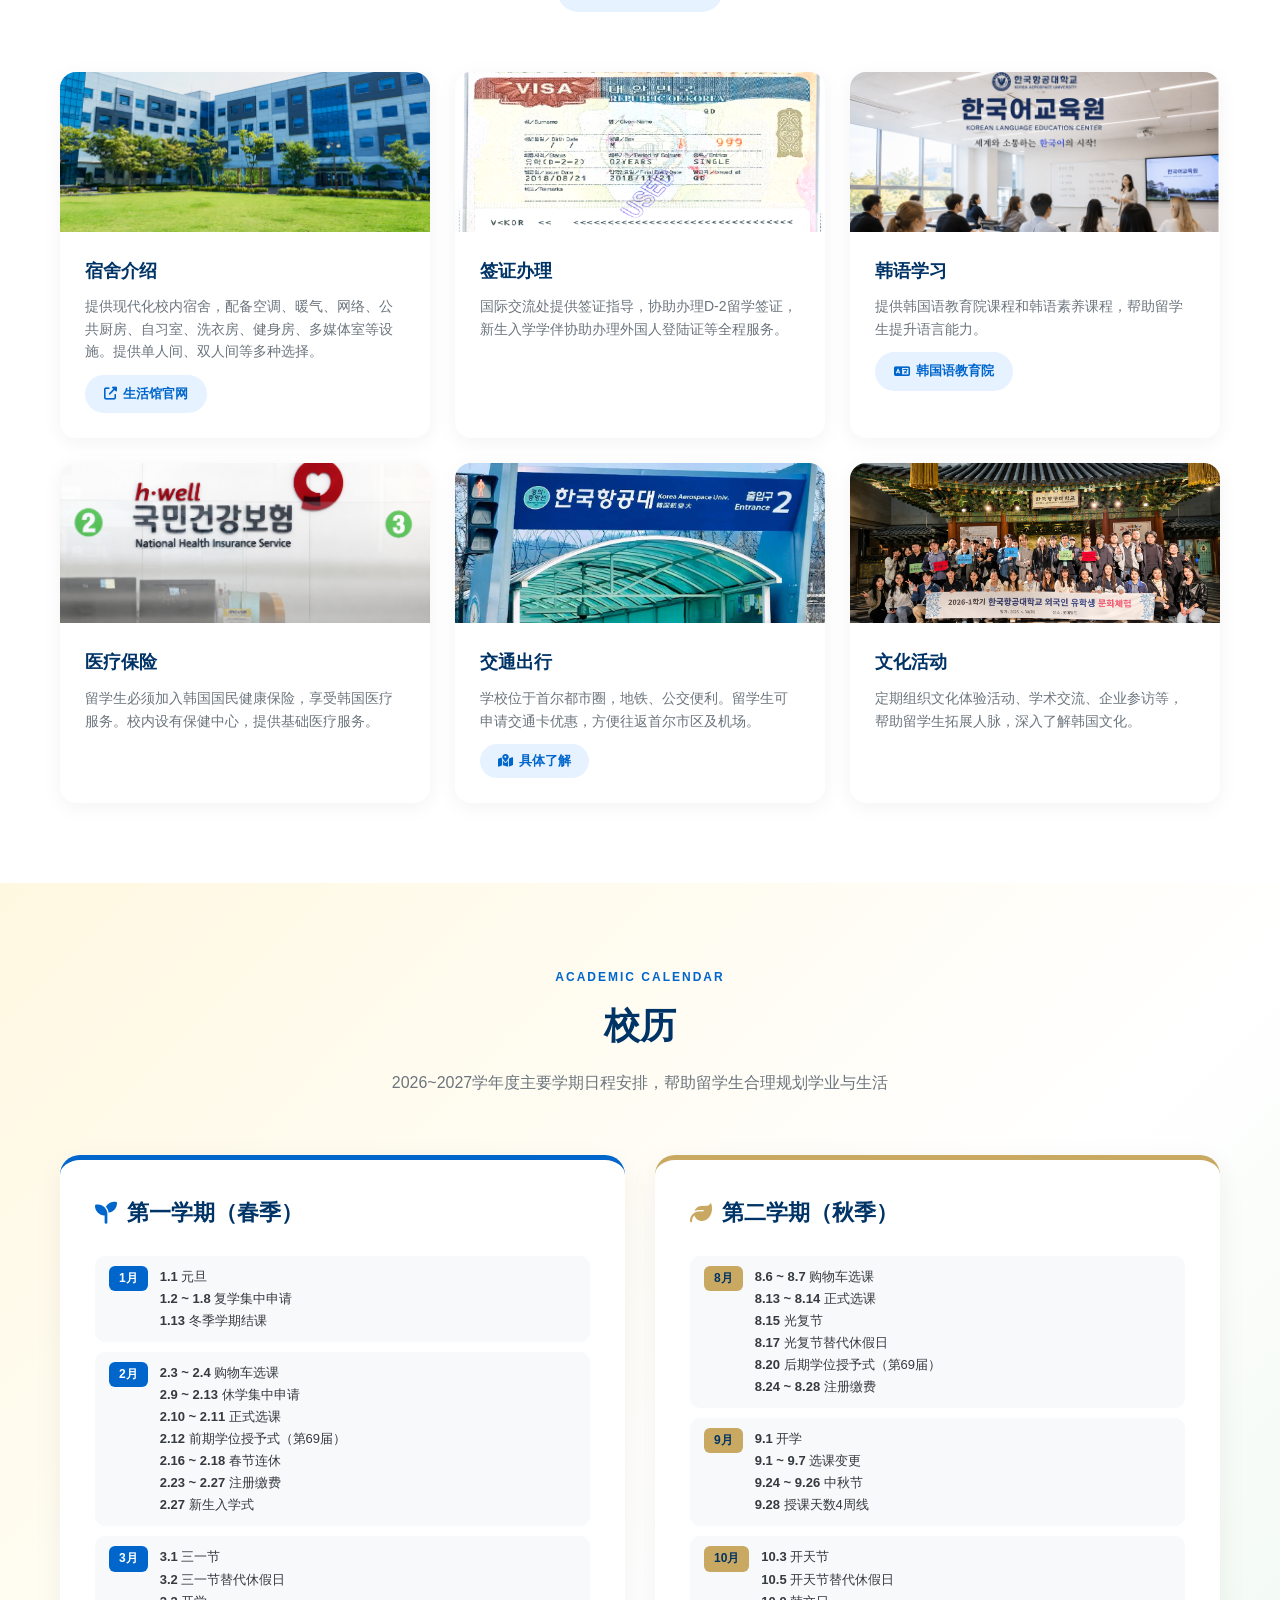
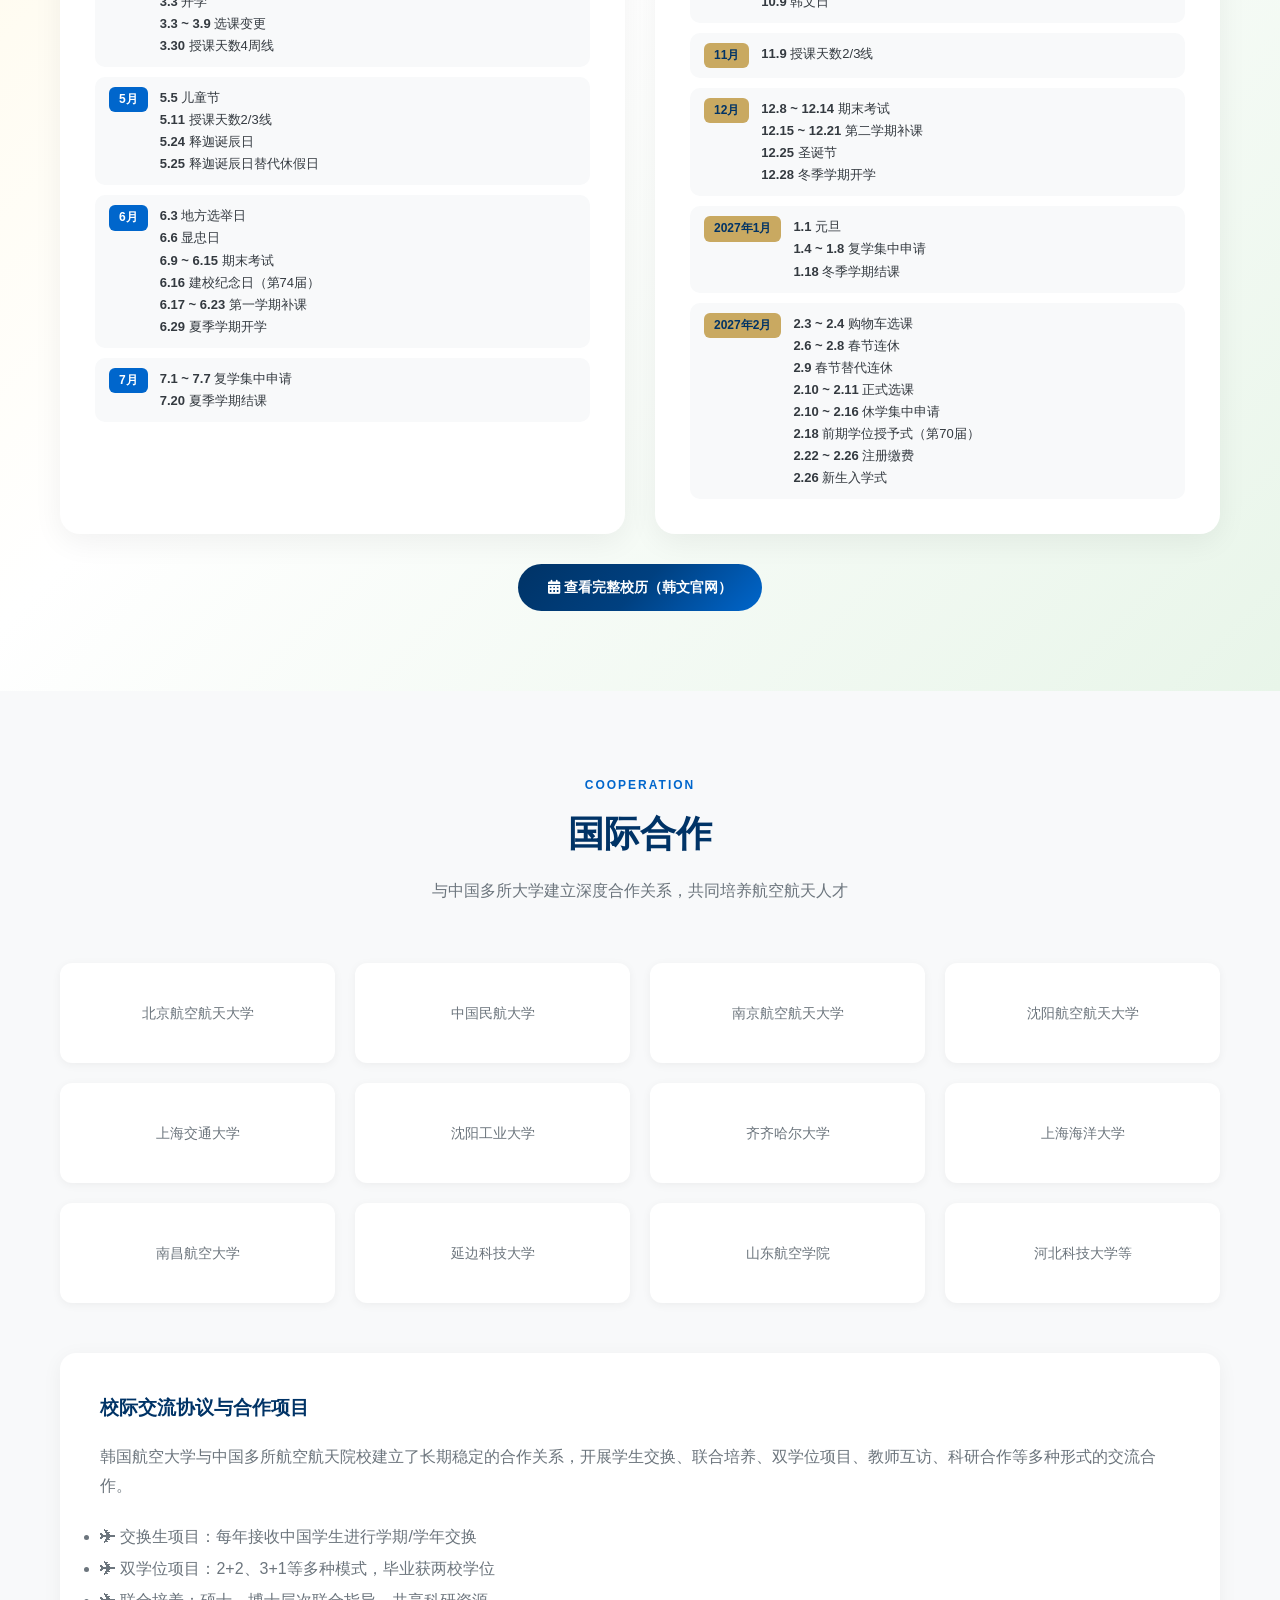
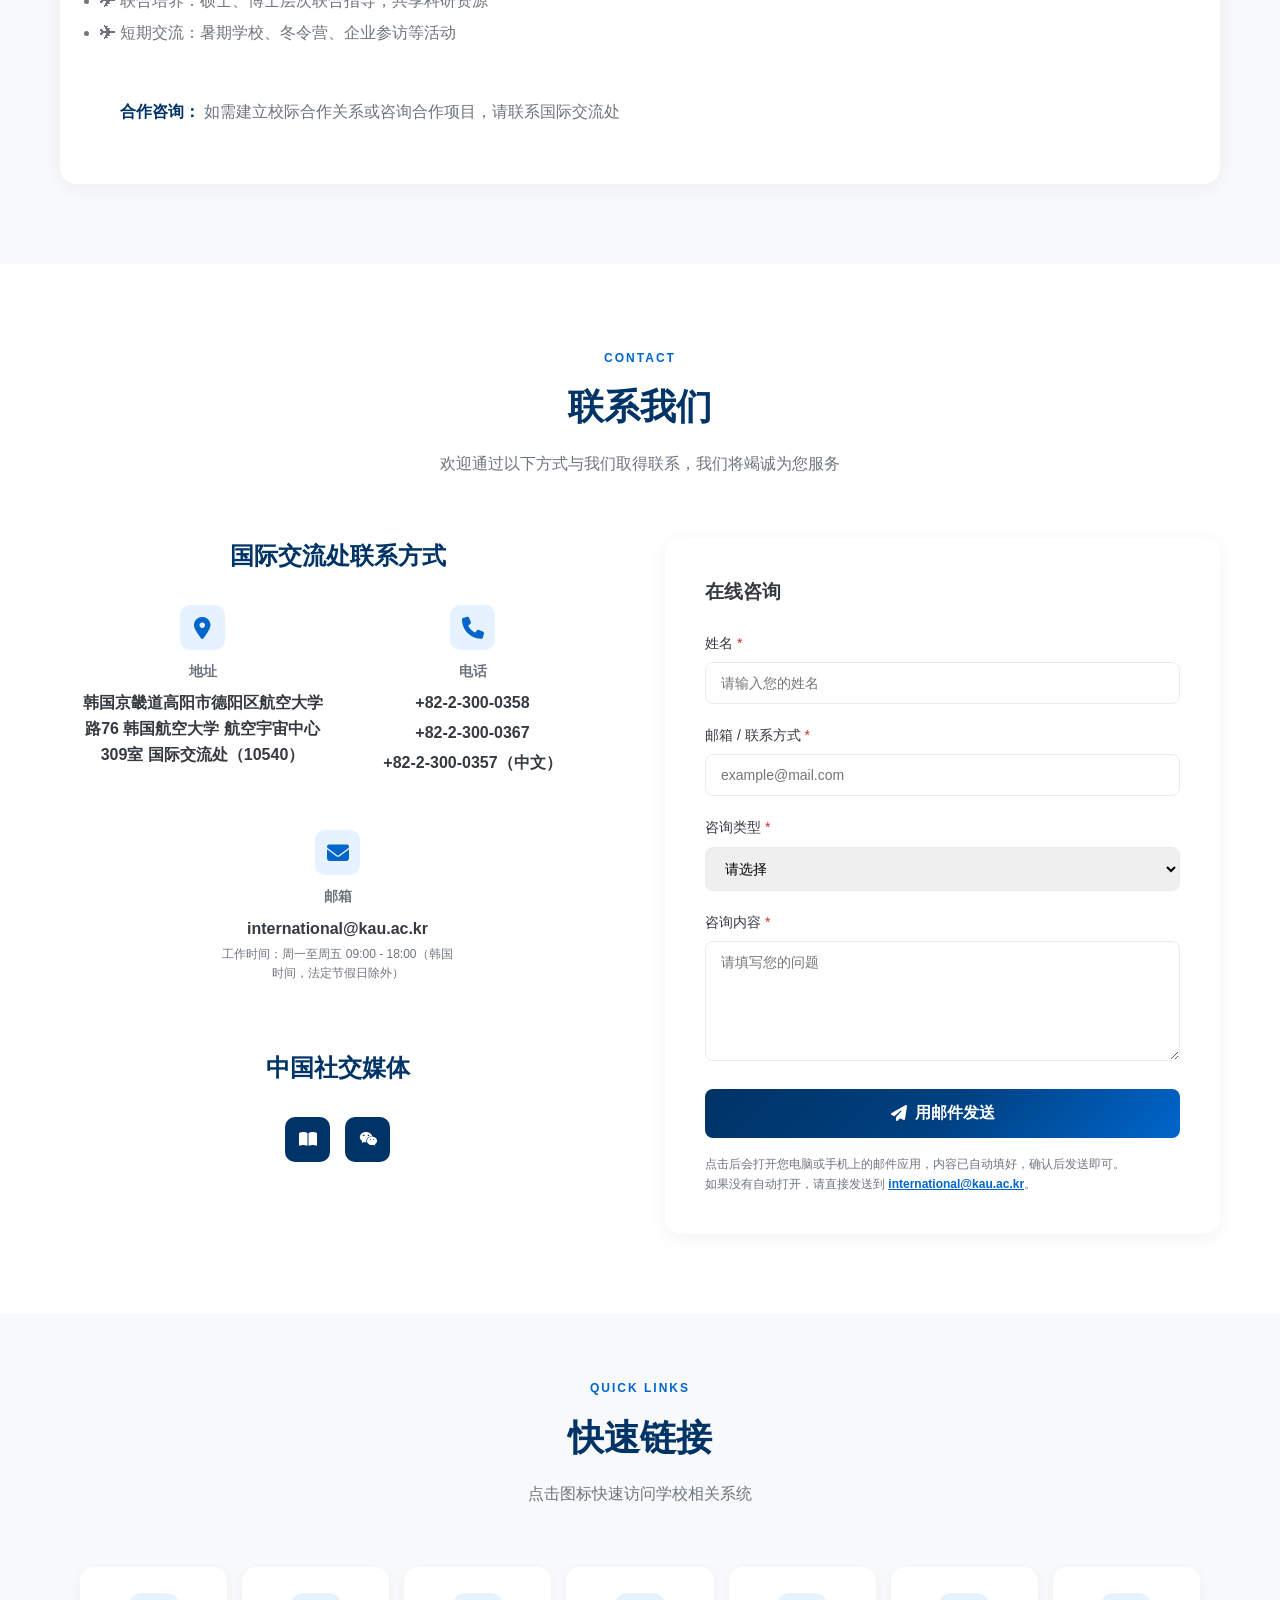
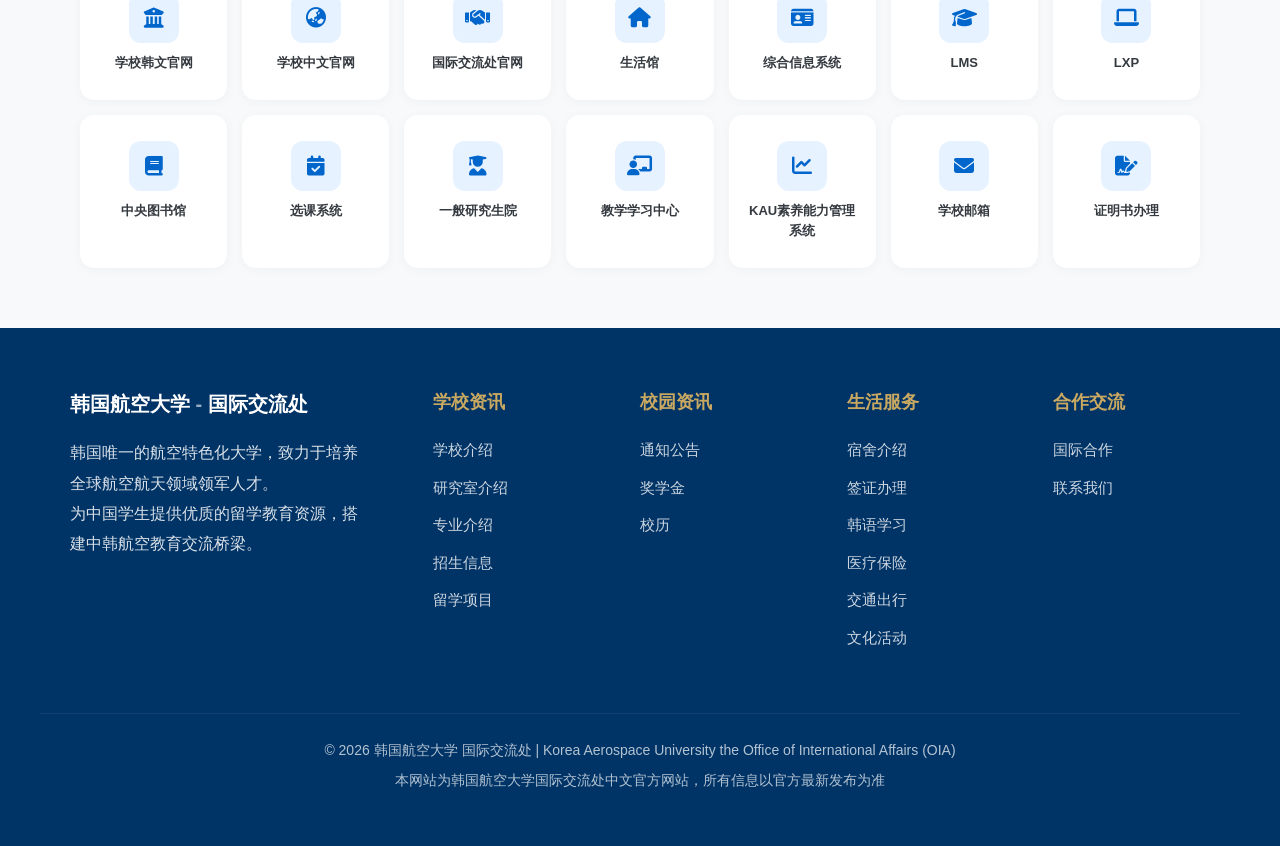
==== commit 13ca61c1: "Update index.html" ====
--- a/index.html
+++ b/index.html
@@ -17,7 +17,7 @@
     <div class="notice-bar">
         <div class="notice-content">
             <span class="notice-label">最新通知</span>
-            <span class="notice-text">📢 2027年春季学期招生即将开启</span>
+            <span class="notice-text">📢 2027年春季学期招生火热进行中</span>
         </div>
     </div>
 
@@ -408,63 +408,14 @@
             </div>
         </div>
     </section>
-    <!-- 招生信息 -->
-    <section class="section" id="admissions">
-        <div class="container">
-            <div class="section-header">
-                <span class="section-tag">Admissions</span>
-                <h2 class="section-title">招生信息</h2>
-                <p class="section-subtitle">2026年秋季学期招生已结束，欢迎中国学生作为参考准备申请2027年春季学期本科及研究生课程</p>
-            </div>
-            <div class="admission-cards">
-                <div class="admission-card">
-                    <div class="admission-icon">
-                        <i class="fas fa-user-graduate"></i>
-                    </div>
-                    <h3>本科招生</h3>
-                    <ul>
-                        <li>• 申请资格：高中毕业或同等学历</li>
-                        <li>• 语言要求：TOPIK3级以上或IELTS5.5以上(其他英语成绩)或本校语学院相应语言水平证明，服务经营专业(TOPIK3级以上或IELTS4.5以上(其他英语成绩)或本校韩国语教育院相应语言水平证明),具体参考招生简章为准</li>
-                        <li>• 申请时间：春季10-1月,秋季4-7月</li>
-                        <li>• 学制：4年</li>
-                        <li>• 学位：工学学士/理学学士/经营学学士</li>
-                    </ul>
-                </div>
-                <div class="admission-card">
-                    <div class="admission-icon">
-                        <i class="fas fa-user-tie"></i>
-                    </div>
-                    <h3>硕士招生</h3>
-                    <ul>
-                        <li>• 申请资格：本科毕业或同等学历</li>
-                        <li>• 语言要求：TOPIK3级以上或IELTS5.5以上(其他英语成绩)或本校语学院相应语言水平证明，服务经营专业(TOPIK3级以上或IELTS4.5以上(其他英语成绩)或本校韩国语教育院相应语言水平证明),具体参考招生简章为准</li>
-                        <li>• 申请时间：春季10-1月,秋季4-7月</li>
-                        <li>• 学制：2年(全球服务管理系1年)</li>
-                        <li>• 学位：工学硕士/理学硕士/经营学硕士</li>
-                    </ul>
-                </div>
-                <div class="admission-card">
-                    <div class="admission-icon">
-                        <i class="fas fa-user-graduate"></i>
-                    </div>
-                    <h3>博士招生/硕博连读</h3>
-                    <ul>
-                        <li>• 申请资格：硕士毕业或同等学历</li>
-                        <li>• 语言要求：TOPIK3级以上或IELTS5.5以上(其他英语成绩)或本校语学院相应语言水平证明，服务经营专业(TOPIK3级以上或IELTS4.5以上(其他英语成绩)或本校韩国语教育院相应语言水平证明),具体参考招生简章为准</li>
-                        <li>• 申请时间：春季10-1月,秋季4-7月</li>
-                        <li>• 学制：3年/硕博连读5年可缩至4年</li>
-                        <li>• 学位：工学博士/理学博士/经营学博士</li>
-                    </ul>
-                </div>
-            </div>
-        </div>
-        
-        <!-- 下载招生简章 -->
+<!-- 下载招生简章 -->
 <div class="container">
     <div class="download-section">
         <h3><i class="fas fa-download"></i> 下载招生简章</h3>
-        <p>点击下方按钮下载2026年秋季招生简章文件（PDF格式）</p>
+        <p>点击下方按钮下载2027年春季招生简章文件（PDF格式）</p>
+
         <div class="download-grid">
+
             <div class="download-card download-card-highlight">
                 <i class="fas fa-university"></i>
                 <h4>韩国语教育院</h4>
@@ -473,38 +424,34 @@
                     下载
                 </a>
             </div>
+
             <div class="download-card">
                 <i class="fas fa-file-pdf"></i>
-                <h4>2026年 外国人招生简章</h4>
-                <p>外国人专用招生简章（中文版）</p>
-                <a href="documents/2026학년도 순수외국인전형 모집요강(CHN).pdf" class="download-btn" download>
+                <h4>2027年 外国人本科招生简章</h4>
+                <p>外国人本科招生简章（中文版）</p>
+                <a href="documents/2027학년도 순수외국인 전형 모집요강_CHI.pdf" class="download-btn" download>
                     下载
                 </a>
             </div>
+
             <div class="download-card">
                 <i class="fas fa-file-pdf"></i>
-                <h4>2026年 一般研究生院招生简章</h4>
+                <h4>2027年 一般研究生院招生简章</h4>
                 <p>研究生院外国人新生招生简章（韩语版）</p>
-                <a href="documents/2026 후기 일반대학원 외국인 신입생 모집요강(한글).pdf" class="download-btn" download>
+                <a href="documents/2027 전기 일반대학원 외국인 신입생 모집요강(한글).pdf" class="download-btn" download>
                     下载
                 </a>
             </div>
+
             <div class="download-card">
                 <i class="fas fa-file-pdf"></i>
-                <h4>服务经营及航空经营学科招生简章</h4>
-                <p>2026年下学期招生简章（中文版）</p>
-                <a href="documents/2026 후기 서비스경영 및 항공경영학과 모집요강(중문) (1).pdf" class="download-btn" download>
+                <h4>服务经营及航空经营学科（外国人专用）招生简章</h4>
+                <p>2027年上学期招生简章（中文版）</p>
+                <a href="documents/2027한년도 전기 외국인전담학과 모집요강.pdf" class="download-btn" download>
                     下载
                 </a>
             </div>
-            <div class="download-card">
-                <i class="fas fa-file-pdf"></i>
-                <h4>全球服务经营学科招生简章</h4>
-                <p>2026年下学期招生简章（中文版）</p>
-                <a href="documents/2026 후기 글로벌서비스경영학과 모집요강(중문) (1).pdf" class="download-btn" download>
-                    下载
-                </a>
-            </div>
+
         </div>
     </div>
 </div>
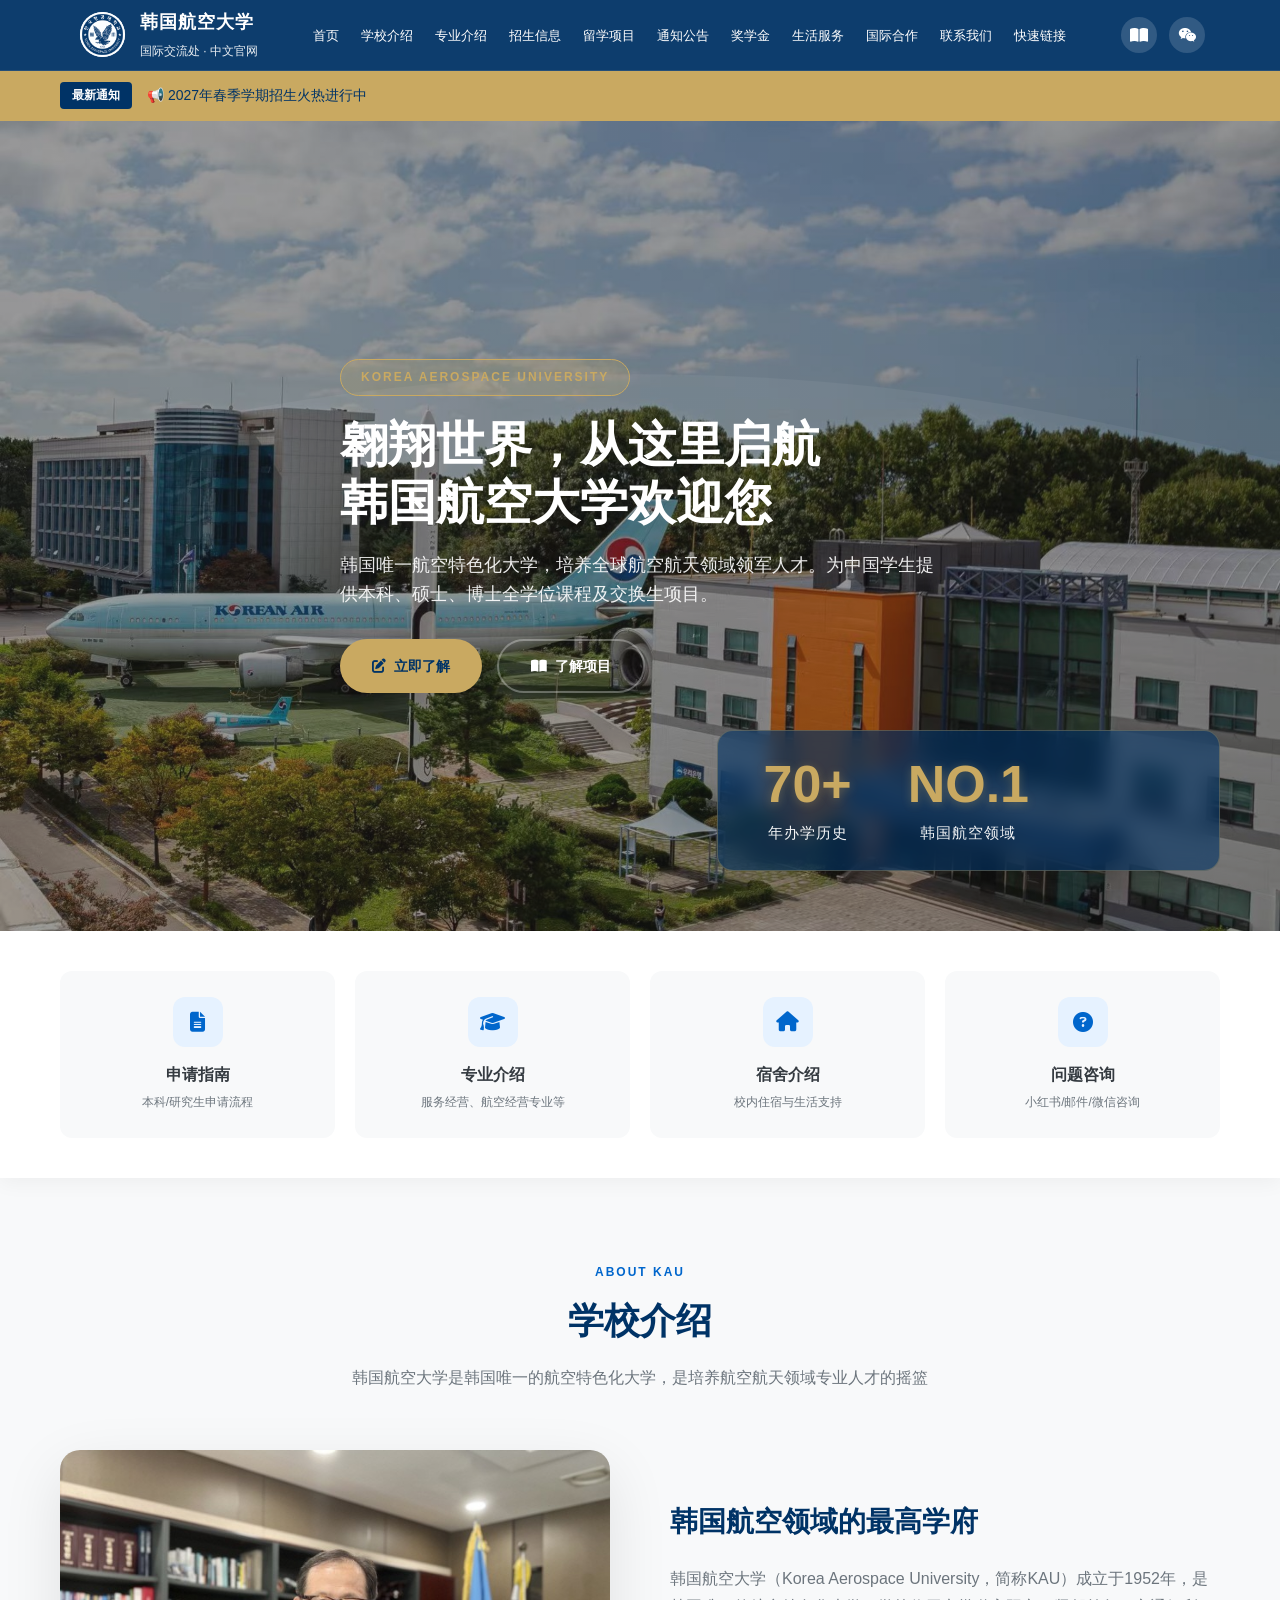
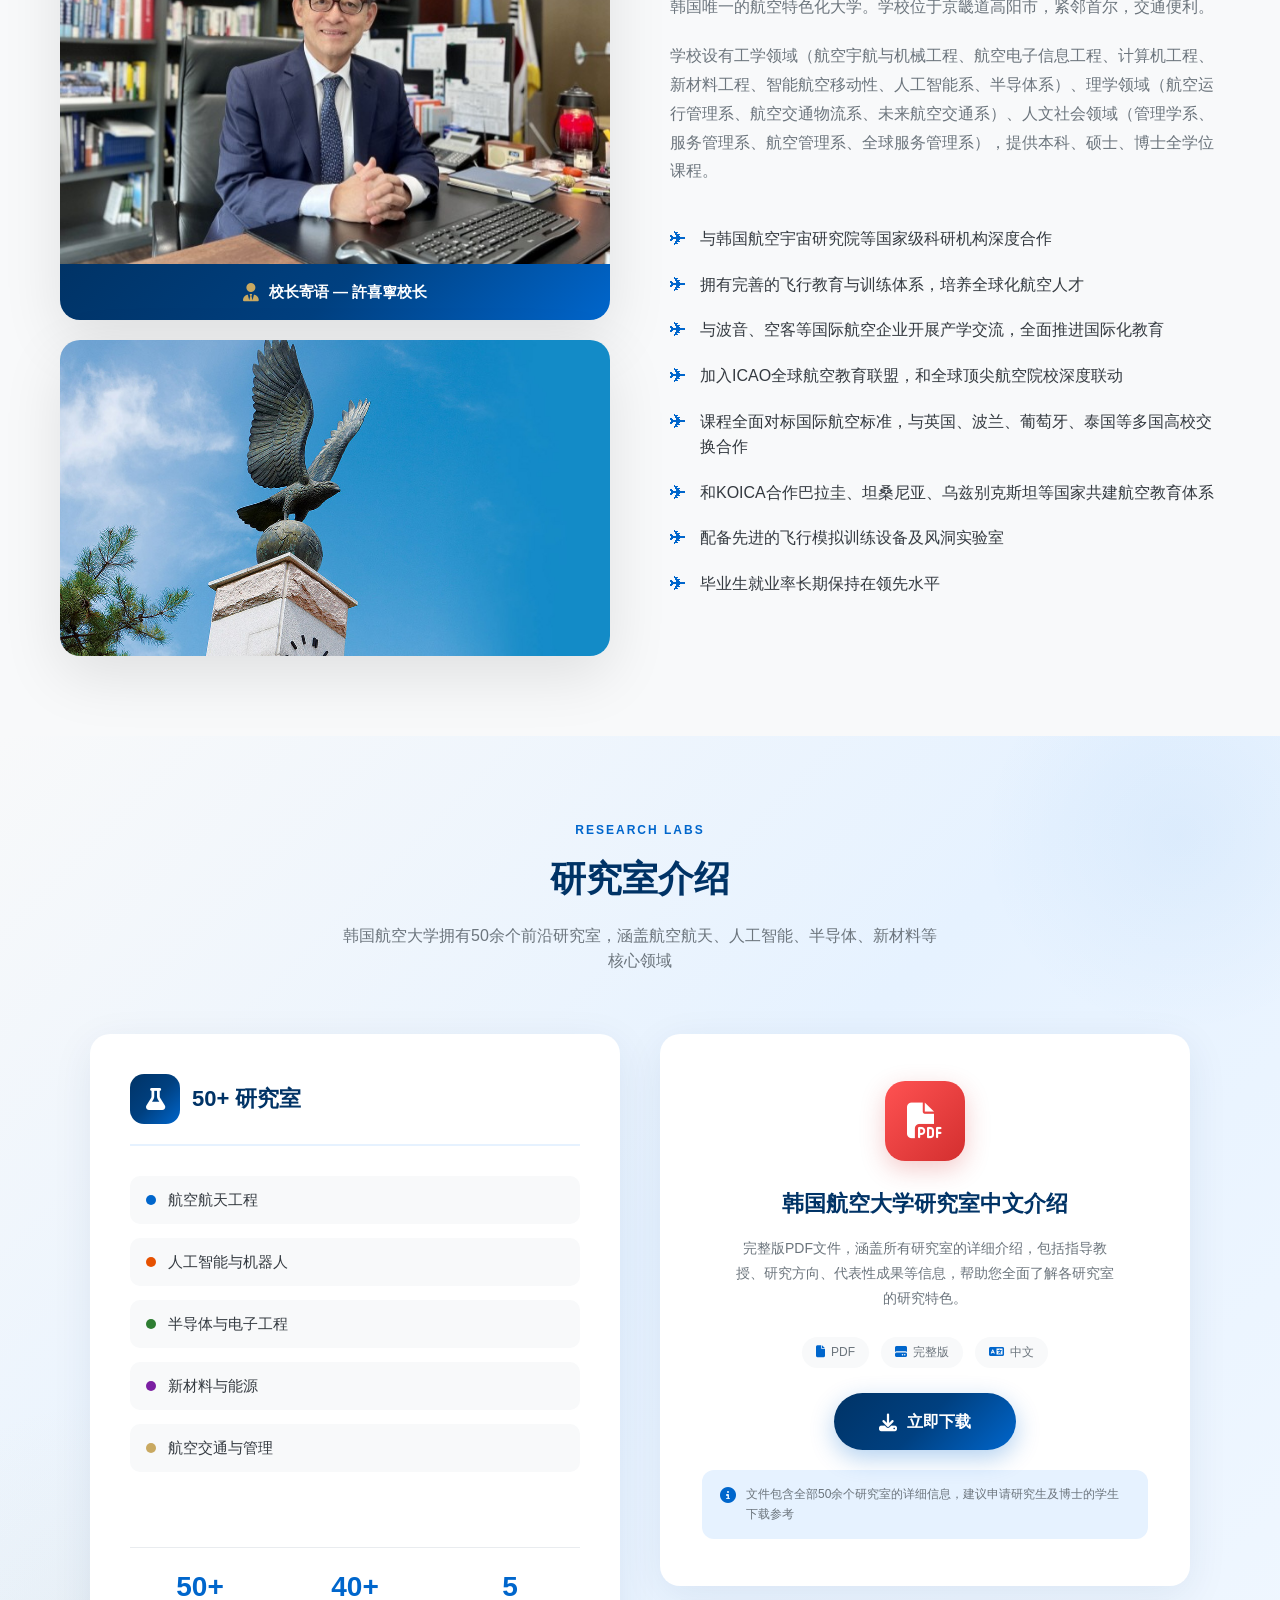
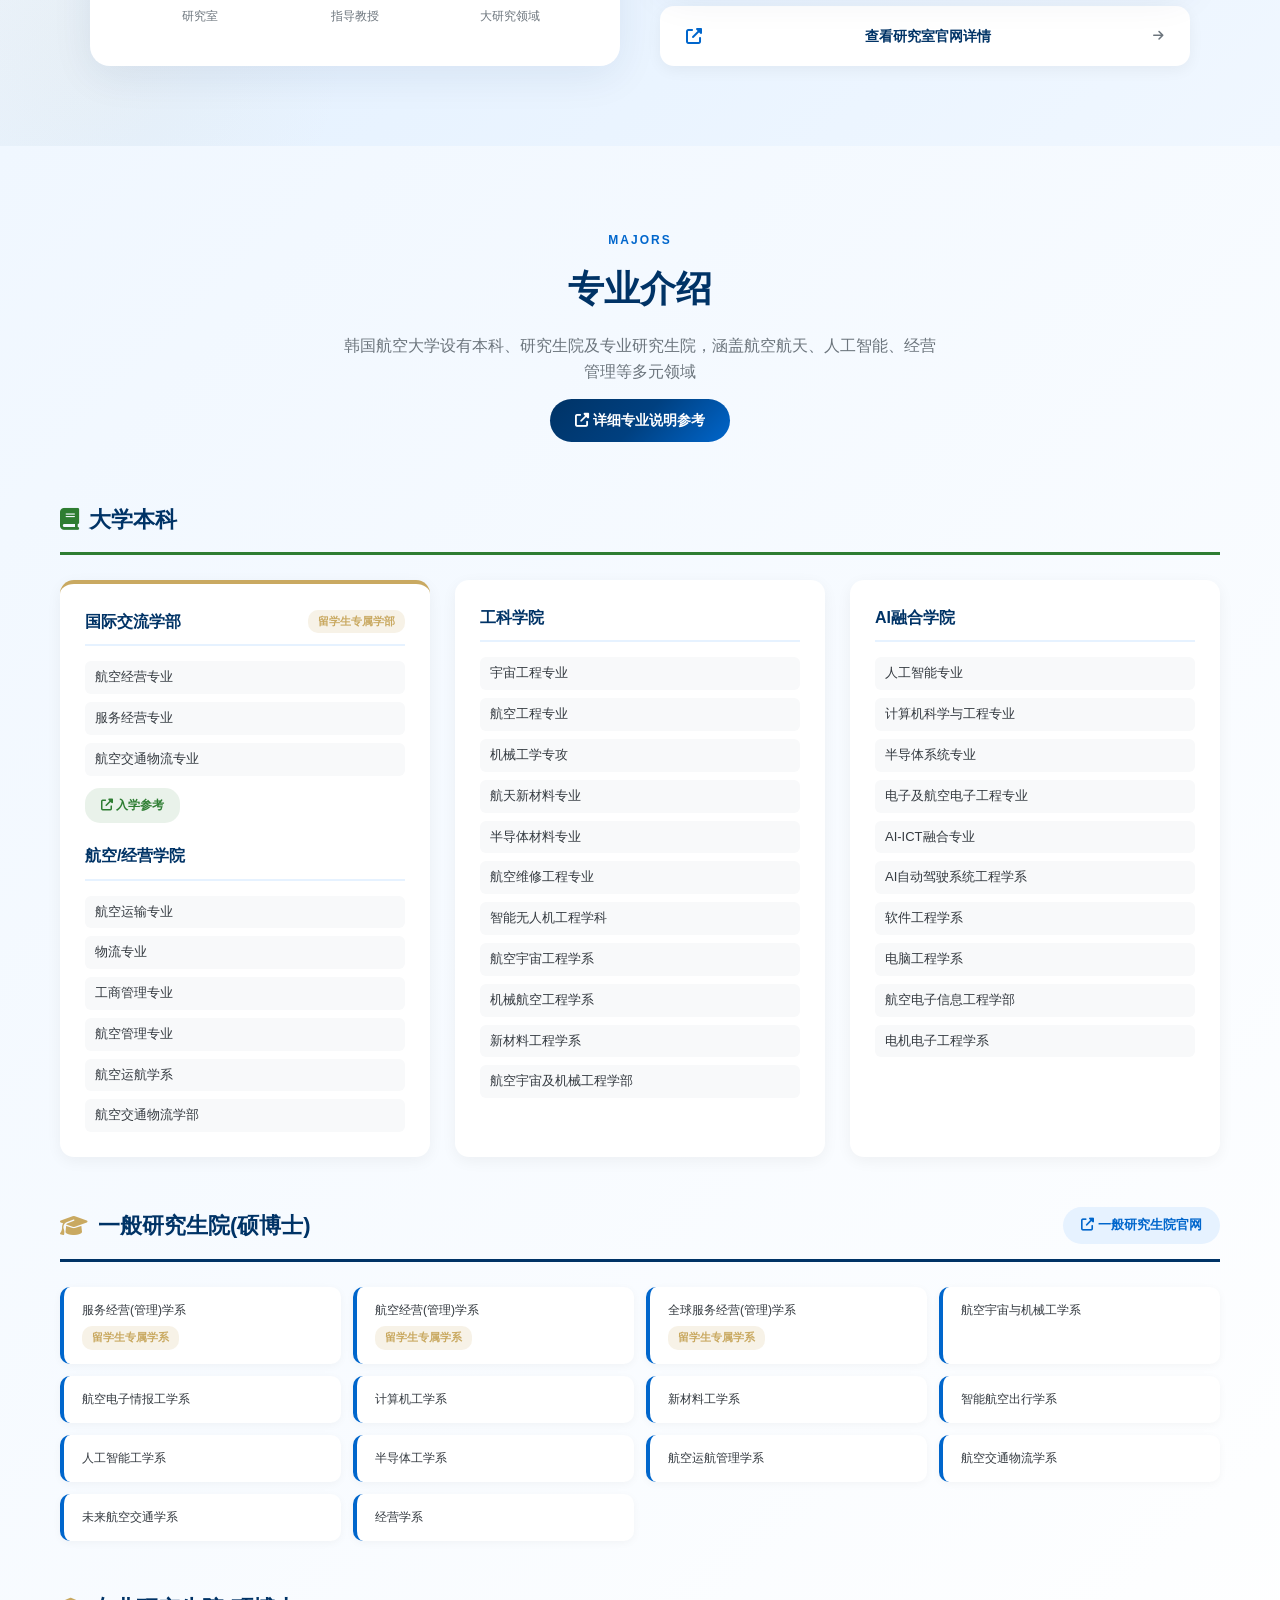
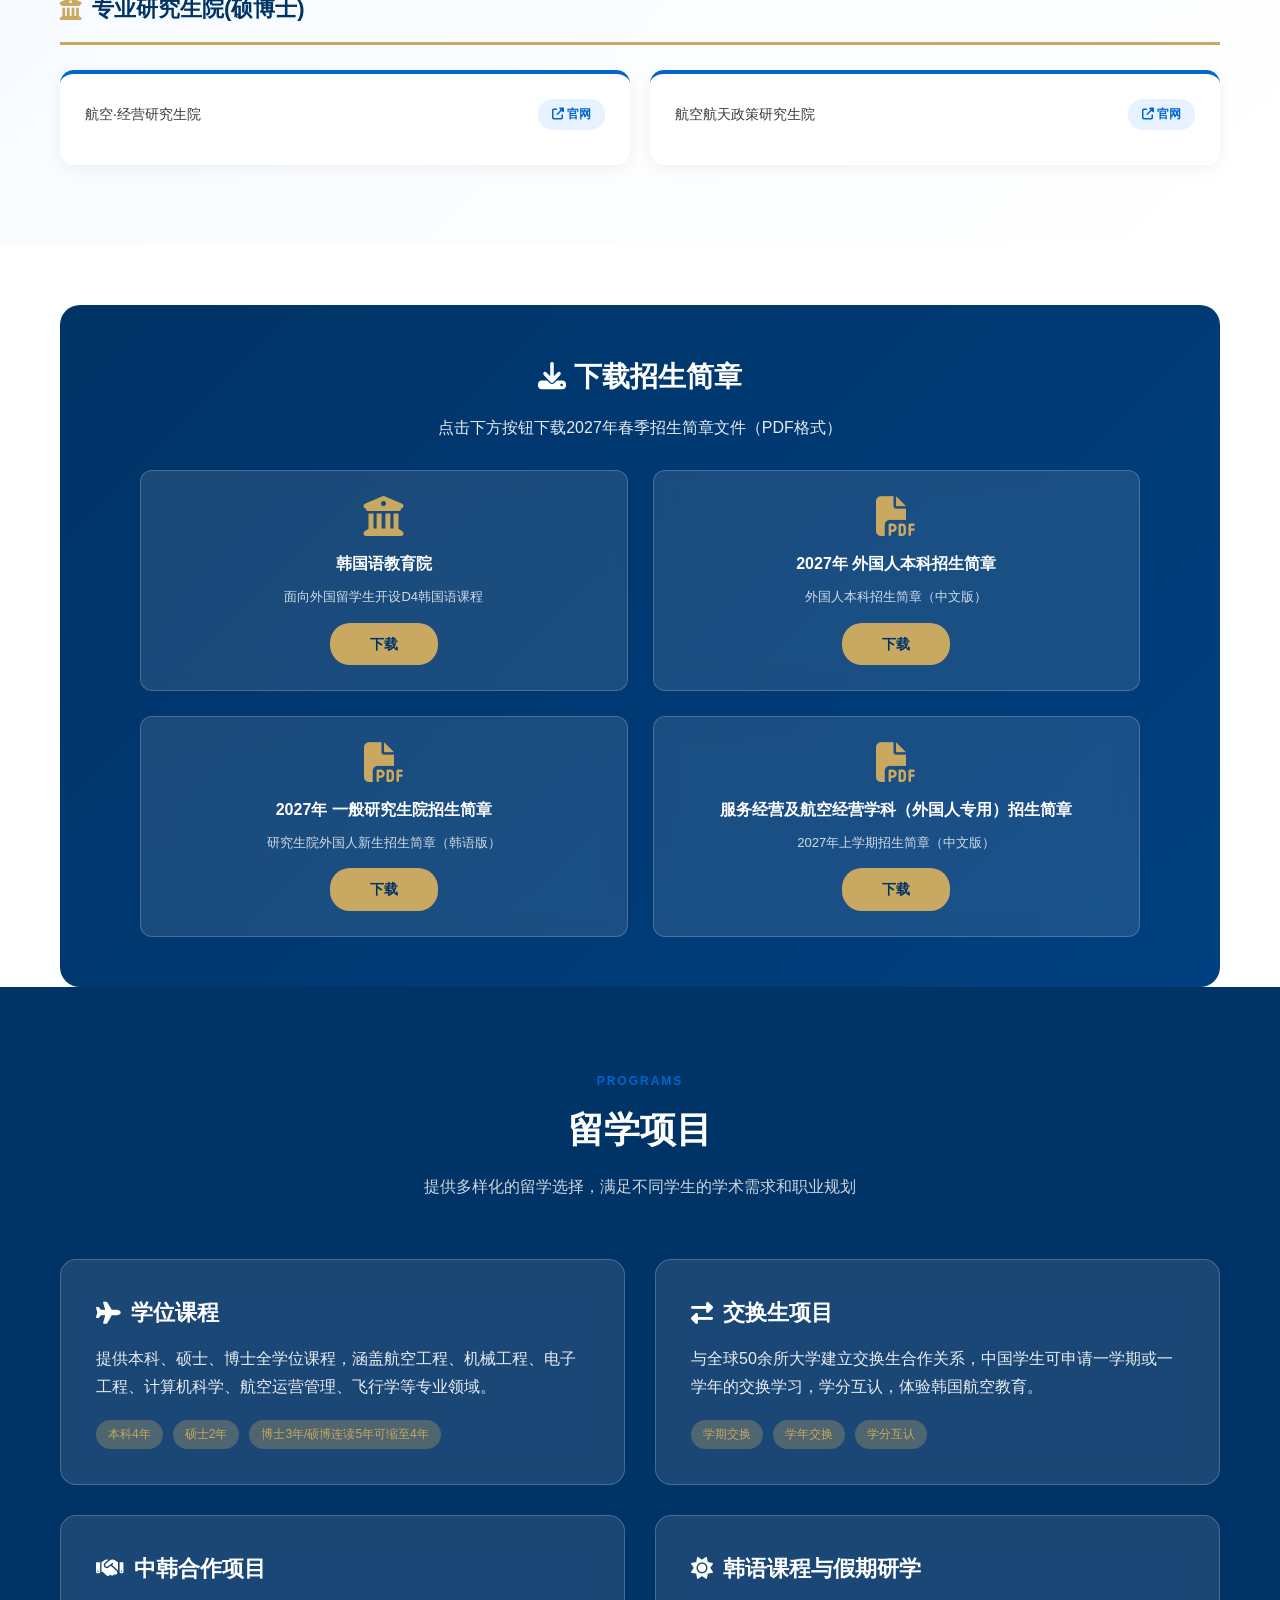
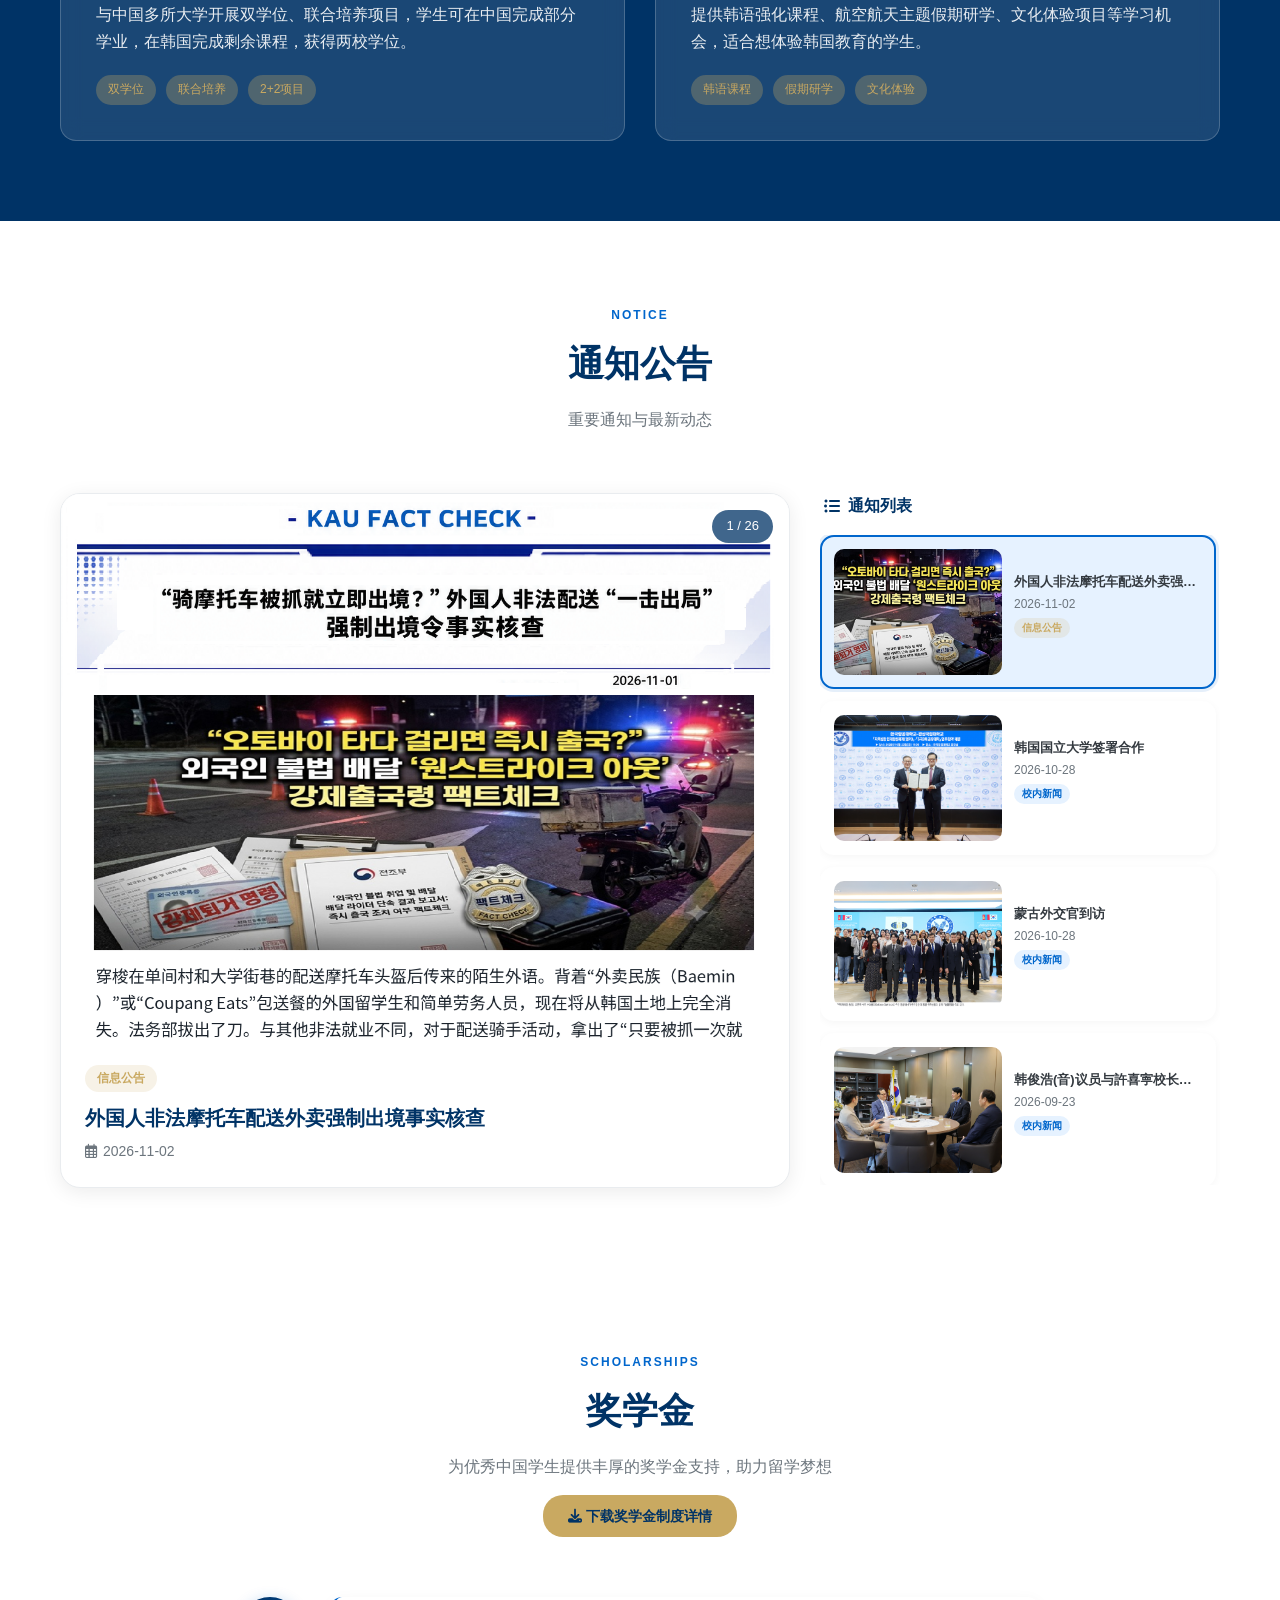
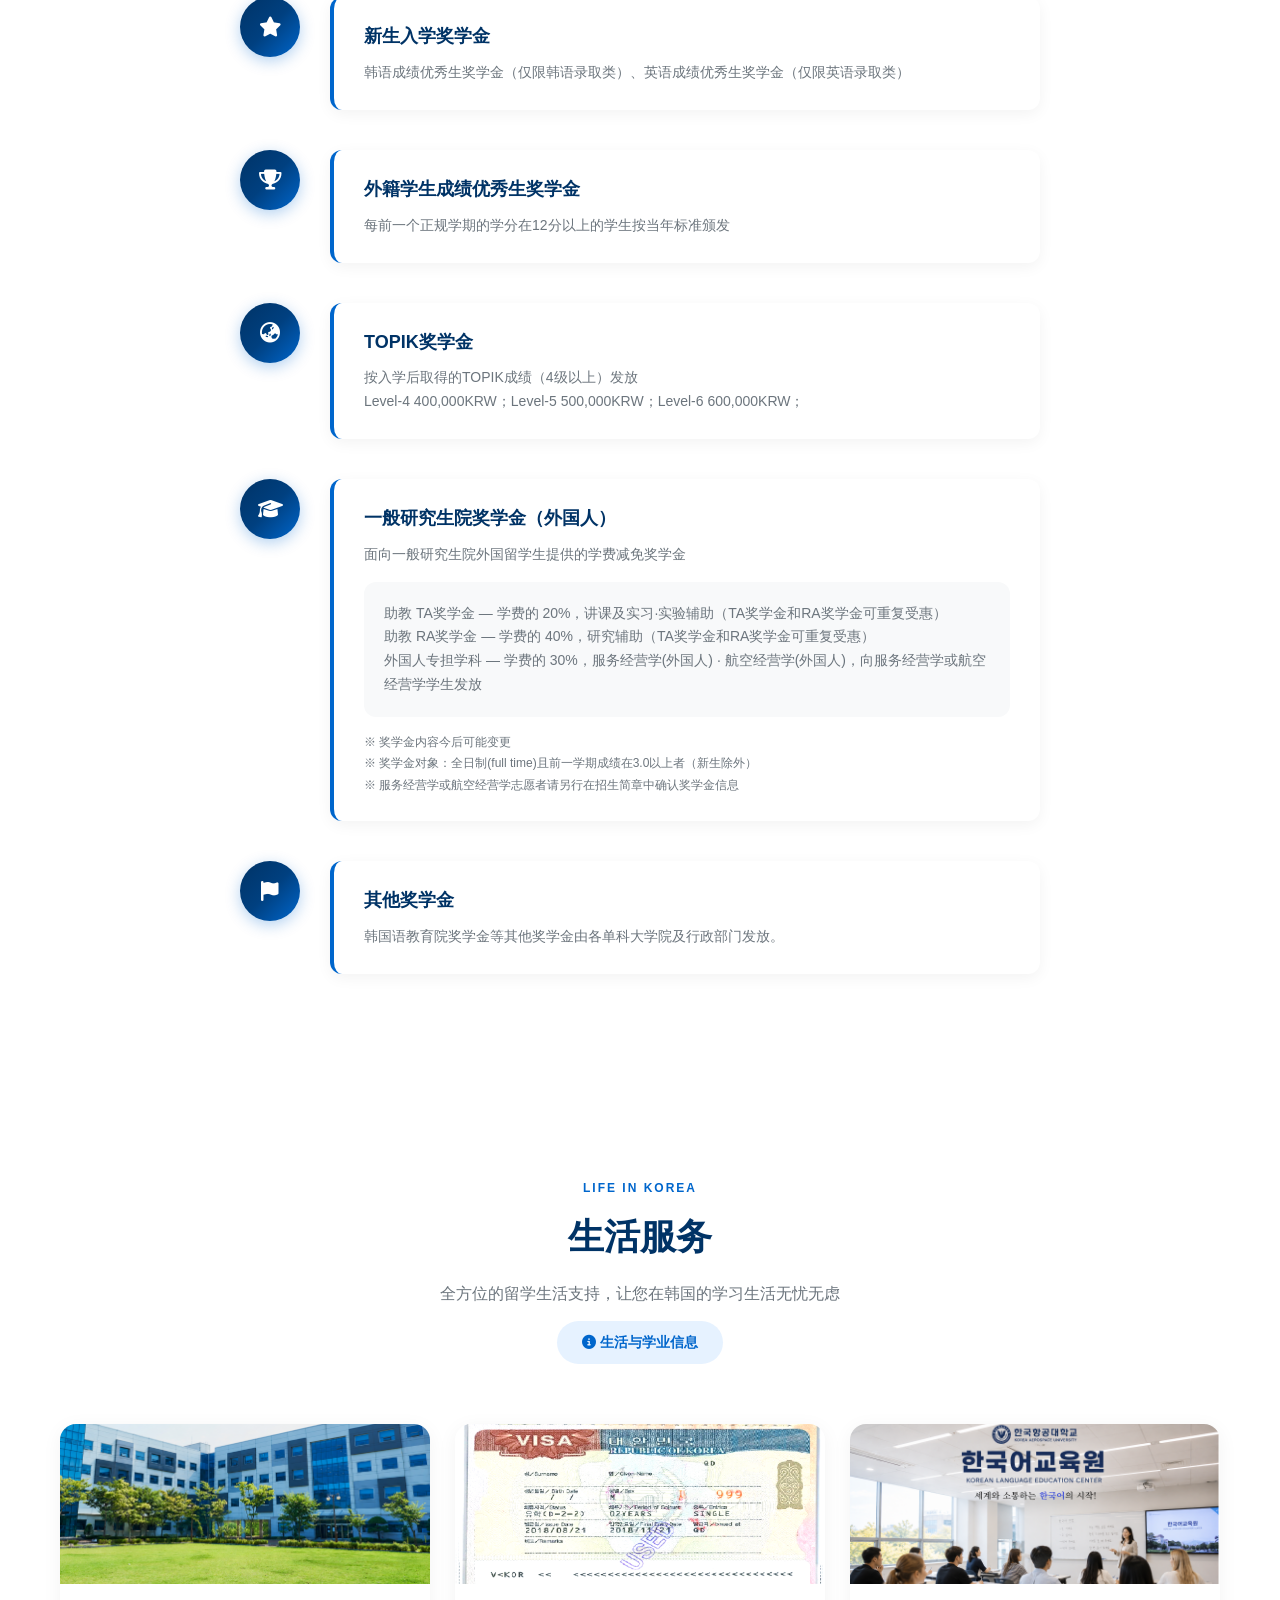
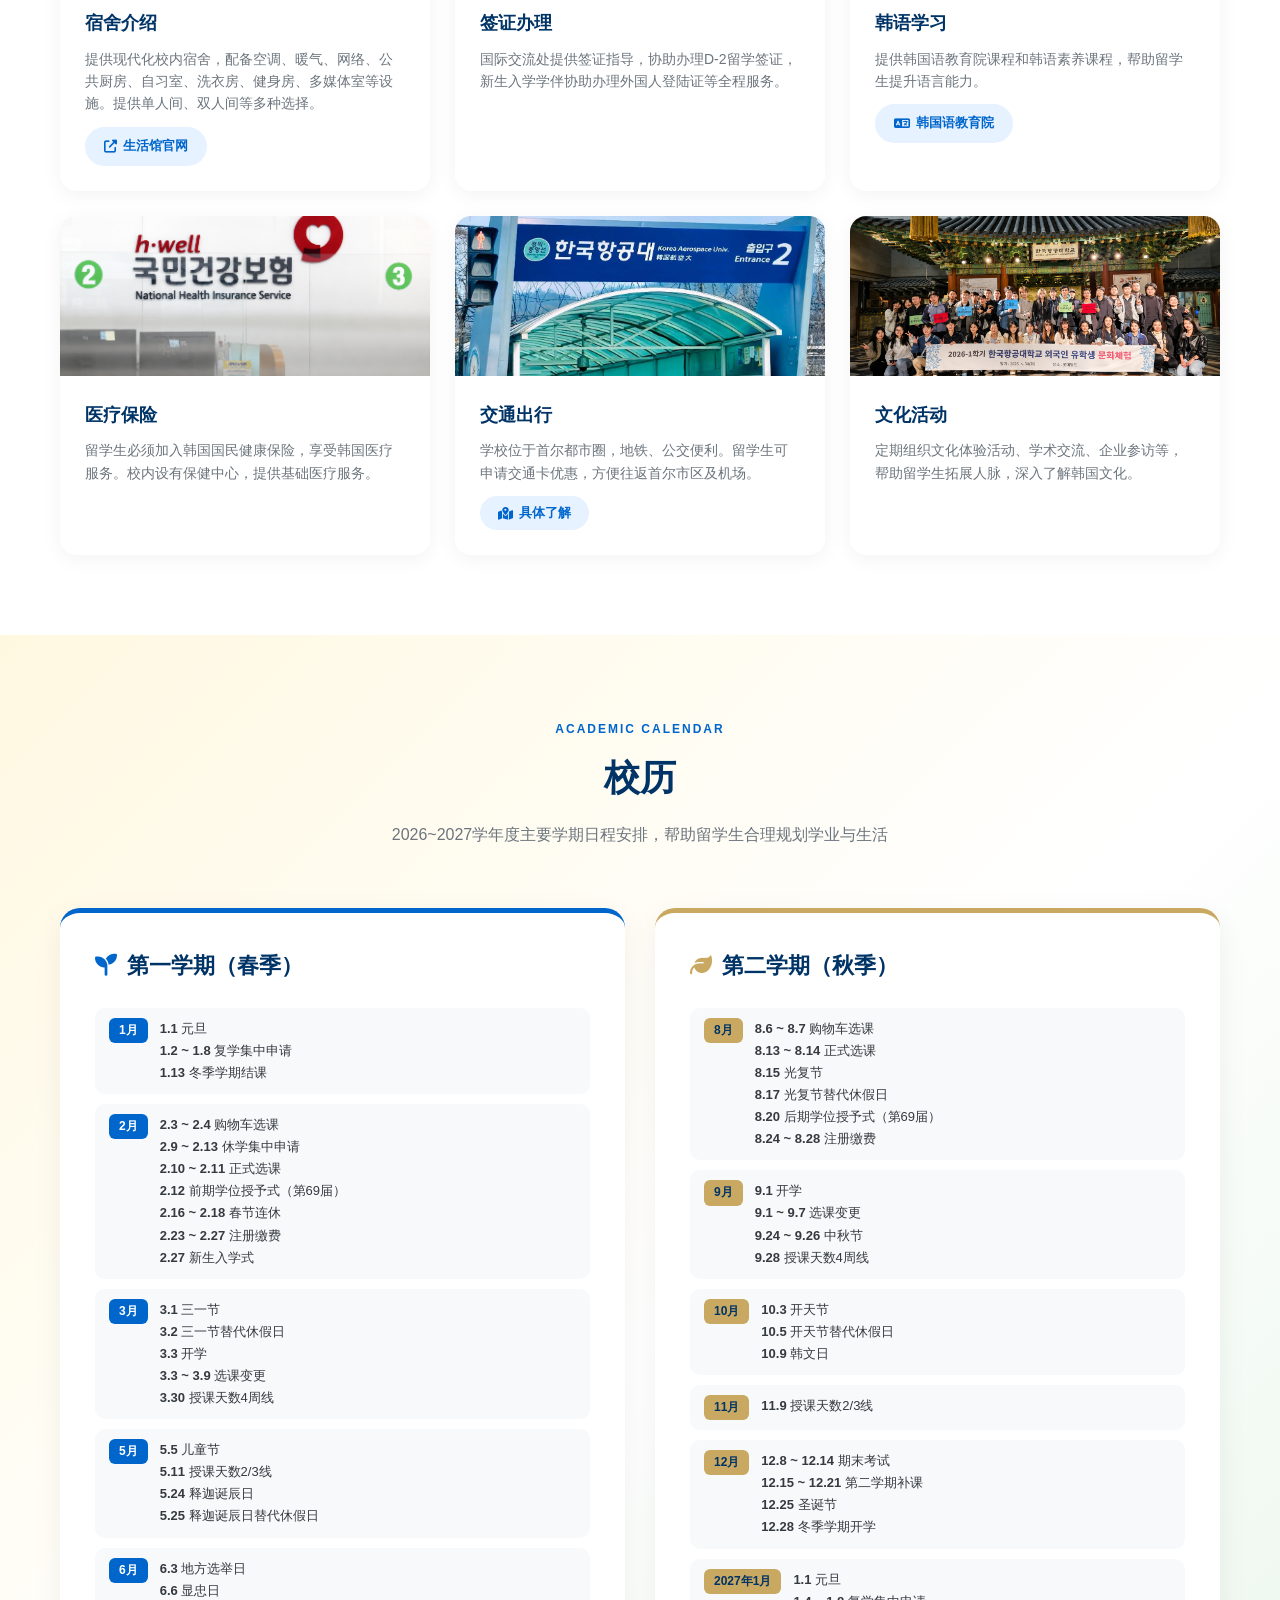
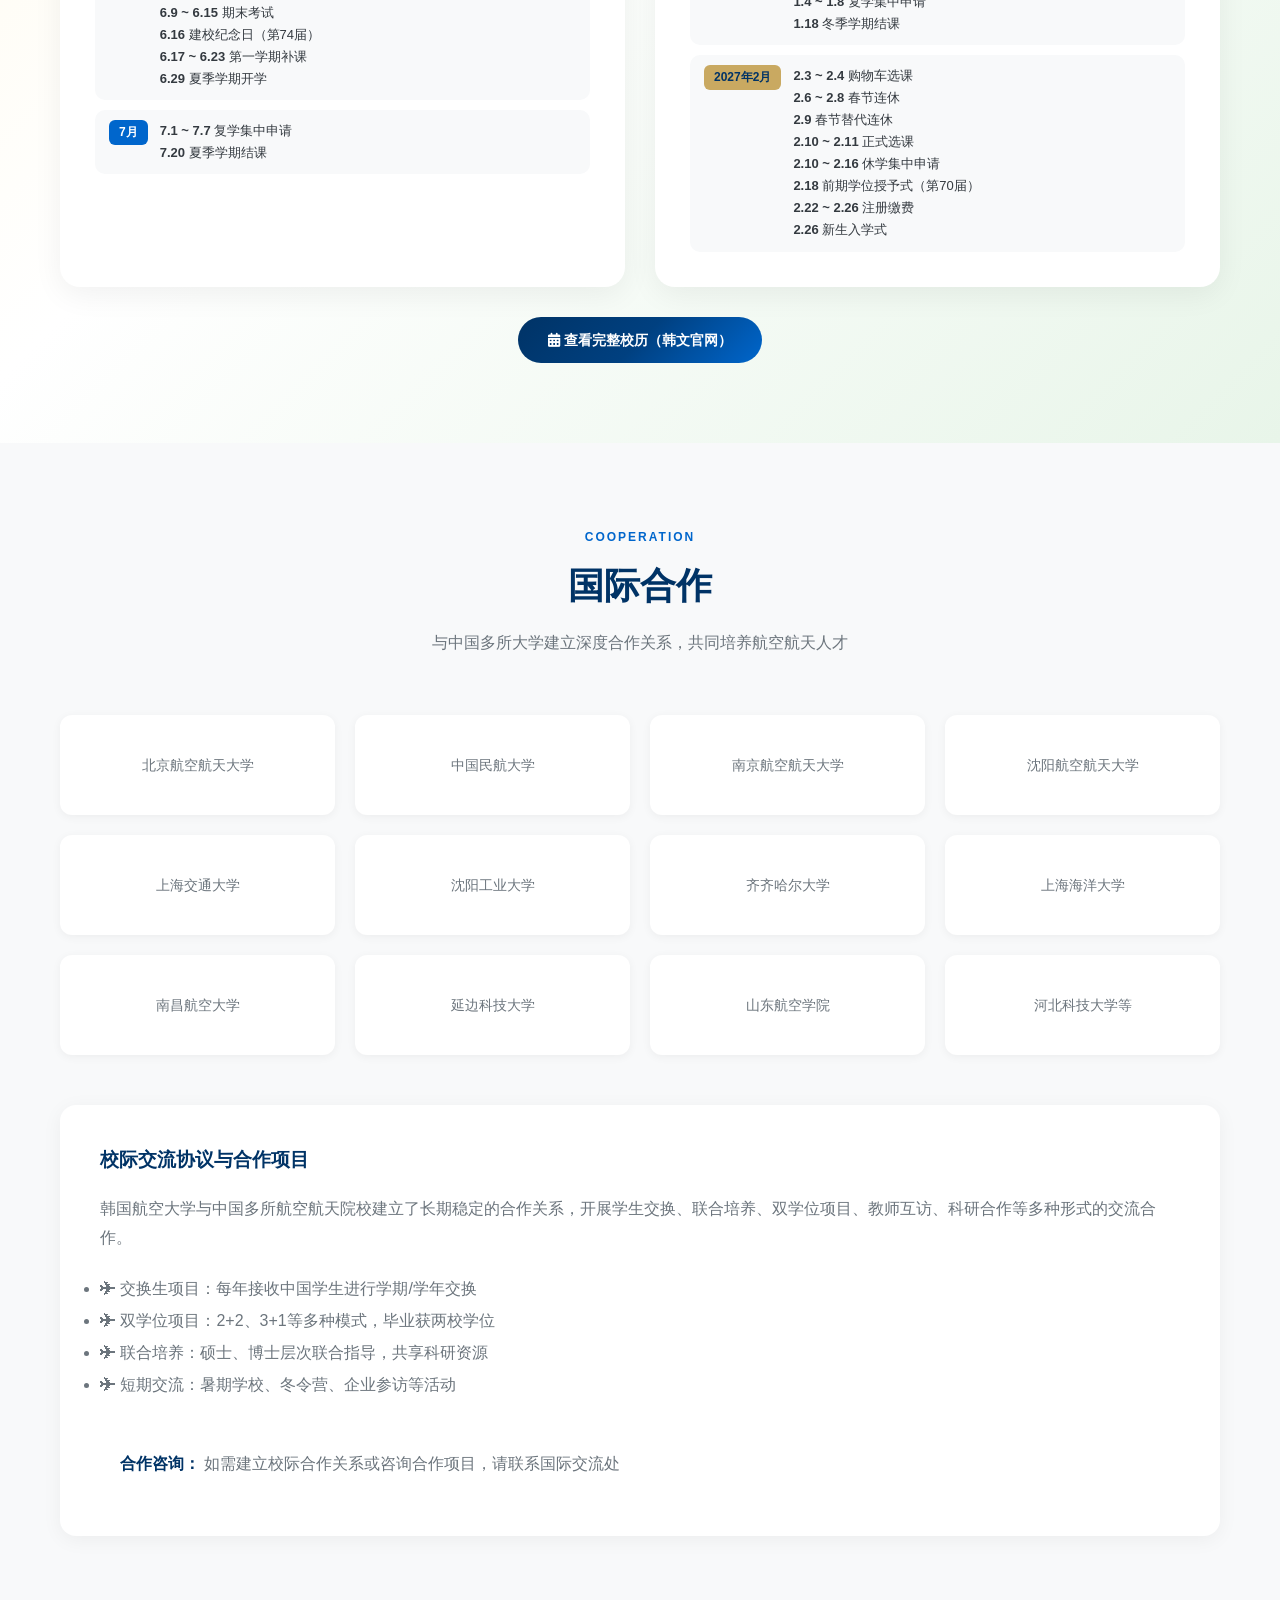
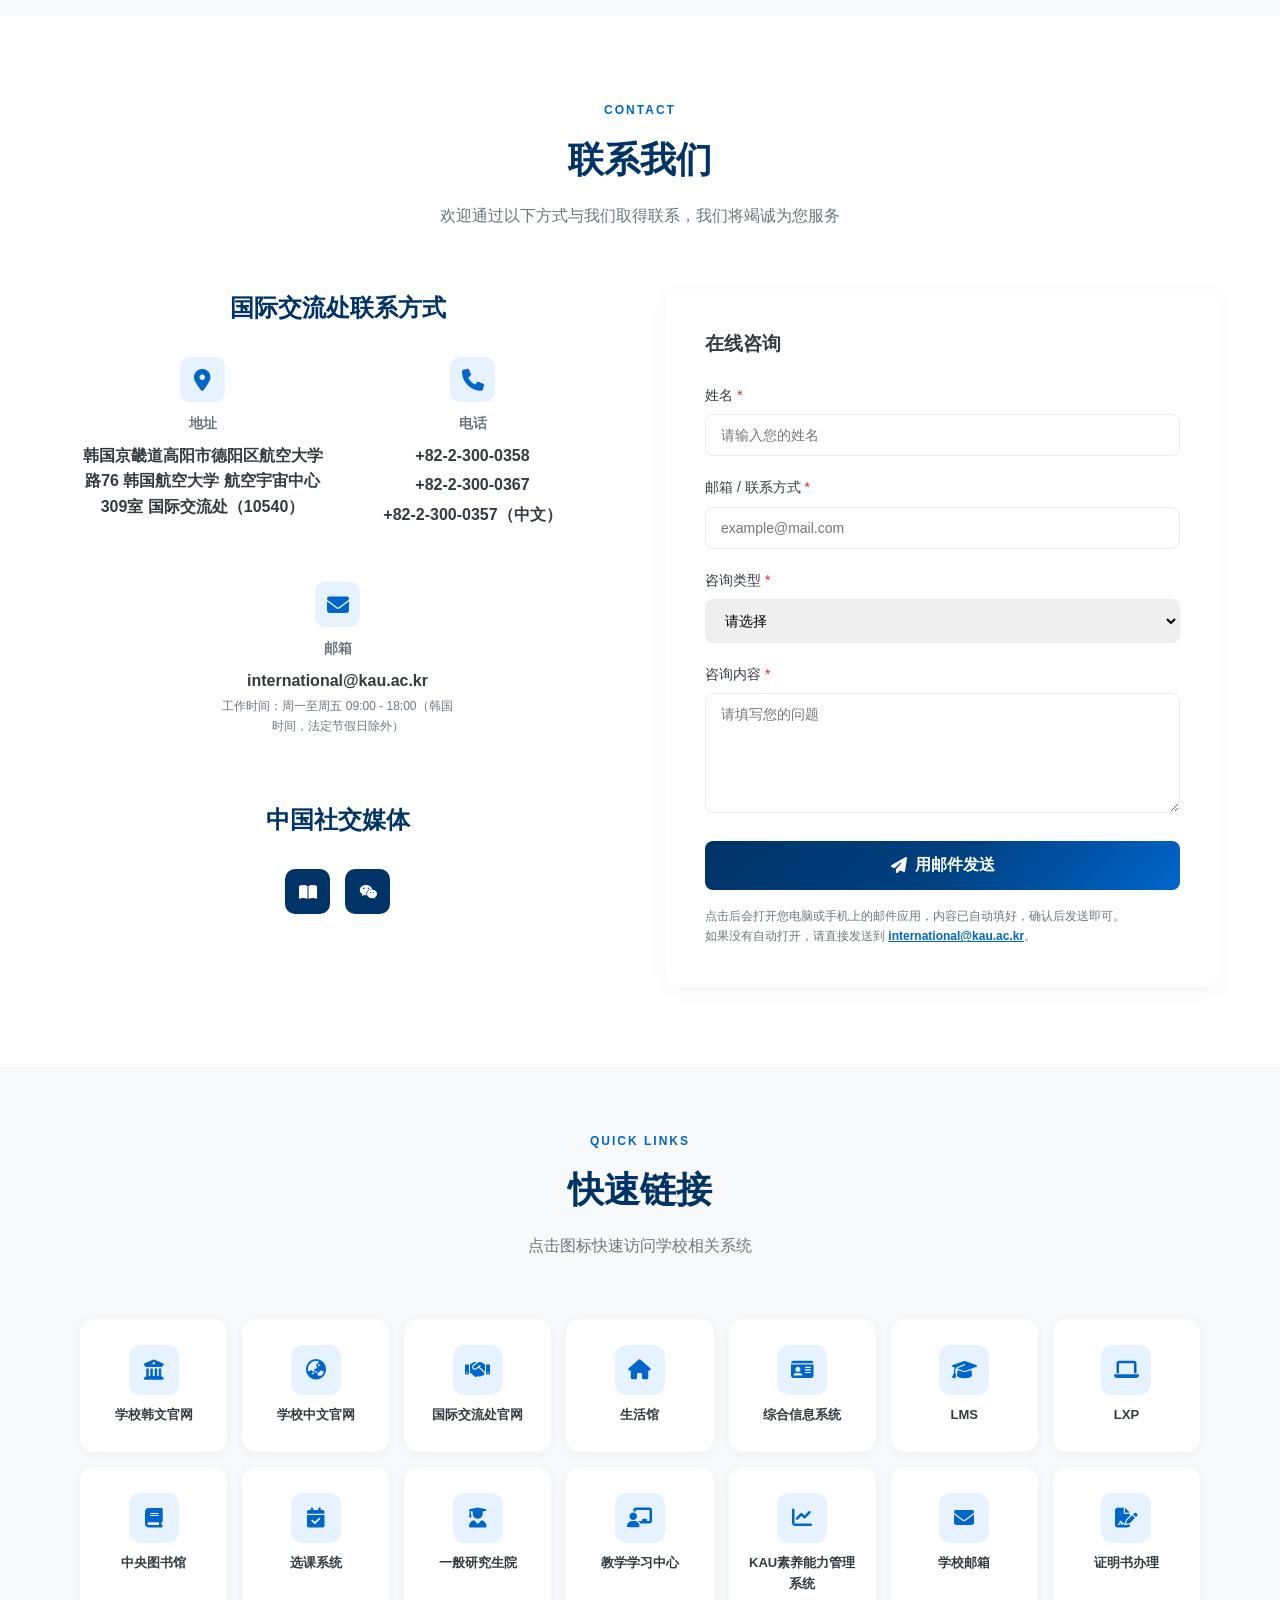
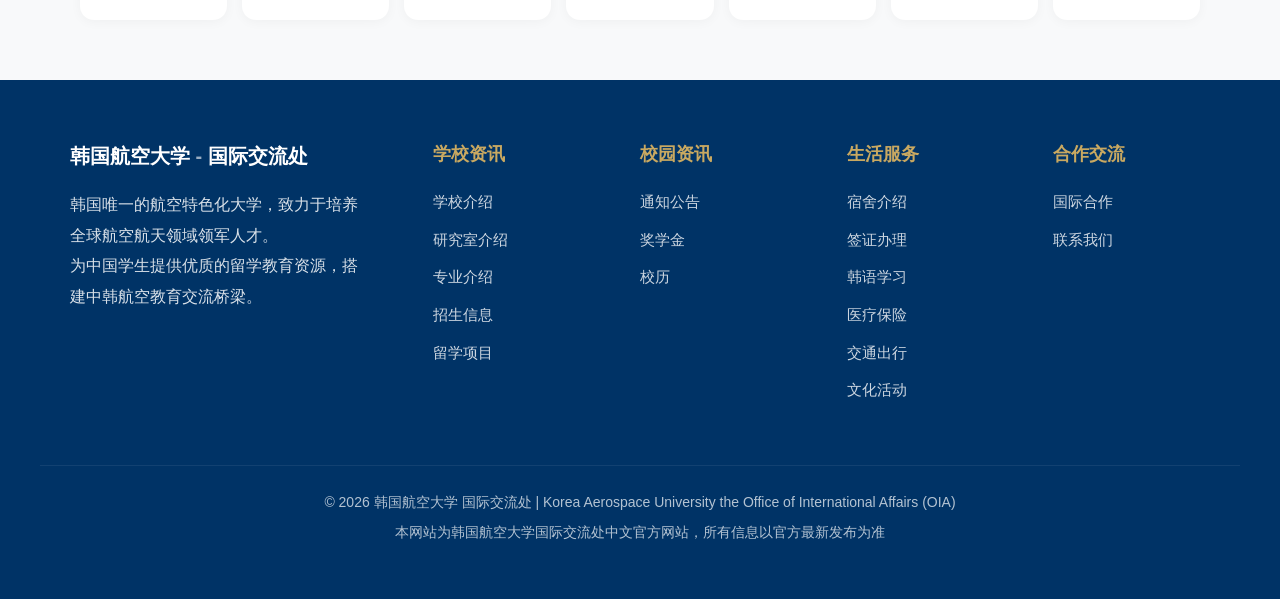
==== commit 9d032ce8: "Update index.html" ====
--- a/index.html
+++ b/index.html
@@ -420,7 +420,7 @@
                 <i class="fas fa-university"></i>
                 <h4>韩国语教育院</h4>
                 <p>面向外国留学生开设D4韩国语课程</p>
-                <a href="documents/중국어 - 어학원 모집요강.pdf" class="download-btn" download>
+                <a href="documents/한국어교육센터_모집요강.pdf" class="download-btn" download>
                     下载
                 </a>
             </div>
--- a/assets/css/styles.css
+++ b/assets/css/styles.css
@@ -1534,7 +1534,7 @@
 grid-template-columns: repeat(2, 1fr);
 gap: 25px;
 margin-top: 30px;
-max-width: 900px;
+max-width: 1000px;
 margin-left: auto;
 margin-right: auto;
 }
@@ -1551,7 +1551,7 @@
 }
 
 .download-card-highlight {
-grid-column: span 2;
+grid-column: span 1;
 }
 
 .download-card {
@@ -1607,35 +1607,6 @@
 box-shadow: 0 5px 20px rgba(201, 169, 97, 0.4);
 }
 
-.download-card-highlight {
-background: linear-gradient(135deg, rgba(201, 169, 97, 0.2) 0%, rgba(255, 255, 255, 0.15) 100%);
-border: 2px solid var(--air-gold);
-position: relative;
-}
-
-.download-card-highlight::before {
-content: '推荐';
-position: absolute;
-top: -10px;
-right: 20px;
-background: var(--air-gold);
-color: var(--primary-blue);
-padding: 4px 12px;
-border-radius: 12px;
-font-size: 12px;
-font-weight: 600;
-}
-
-.download-card-highlight i {
-color: var(--air-gold);
-}
-
-.download-card-highlight:hover {
-background: linear-gradient(135deg, rgba(201, 169, 97, 0.3) 0%, rgba(255, 255, 255, 0.2) 100%);
-transform: translateY(-8px);
-box-shadow: 0 15px 40px rgba(201, 169, 97, 0.3);
-}
-
 /* ===== 研究室介绍区域 ===== */
 .labs-section {
     background: linear-gradient(135deg, #f8f9fa 0%, #e6f2ff 50%, #f0f7ff 100%);
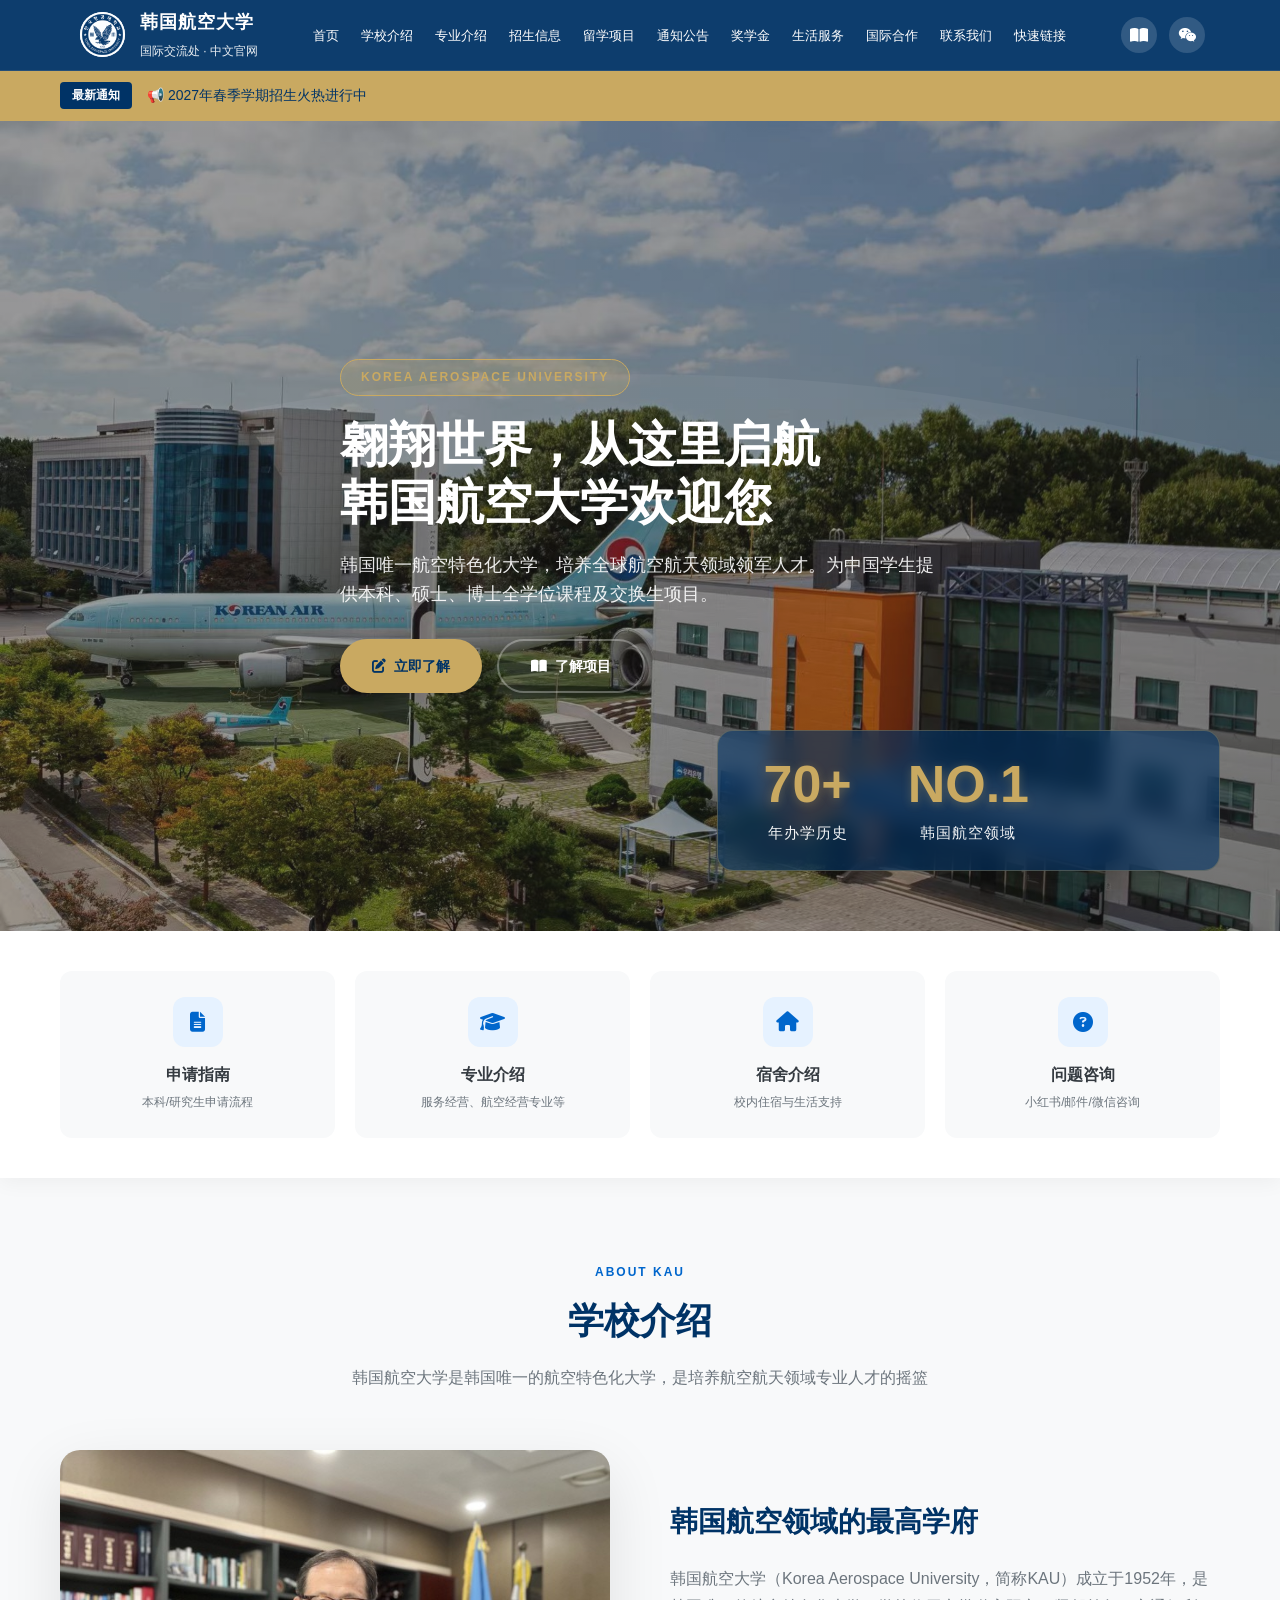
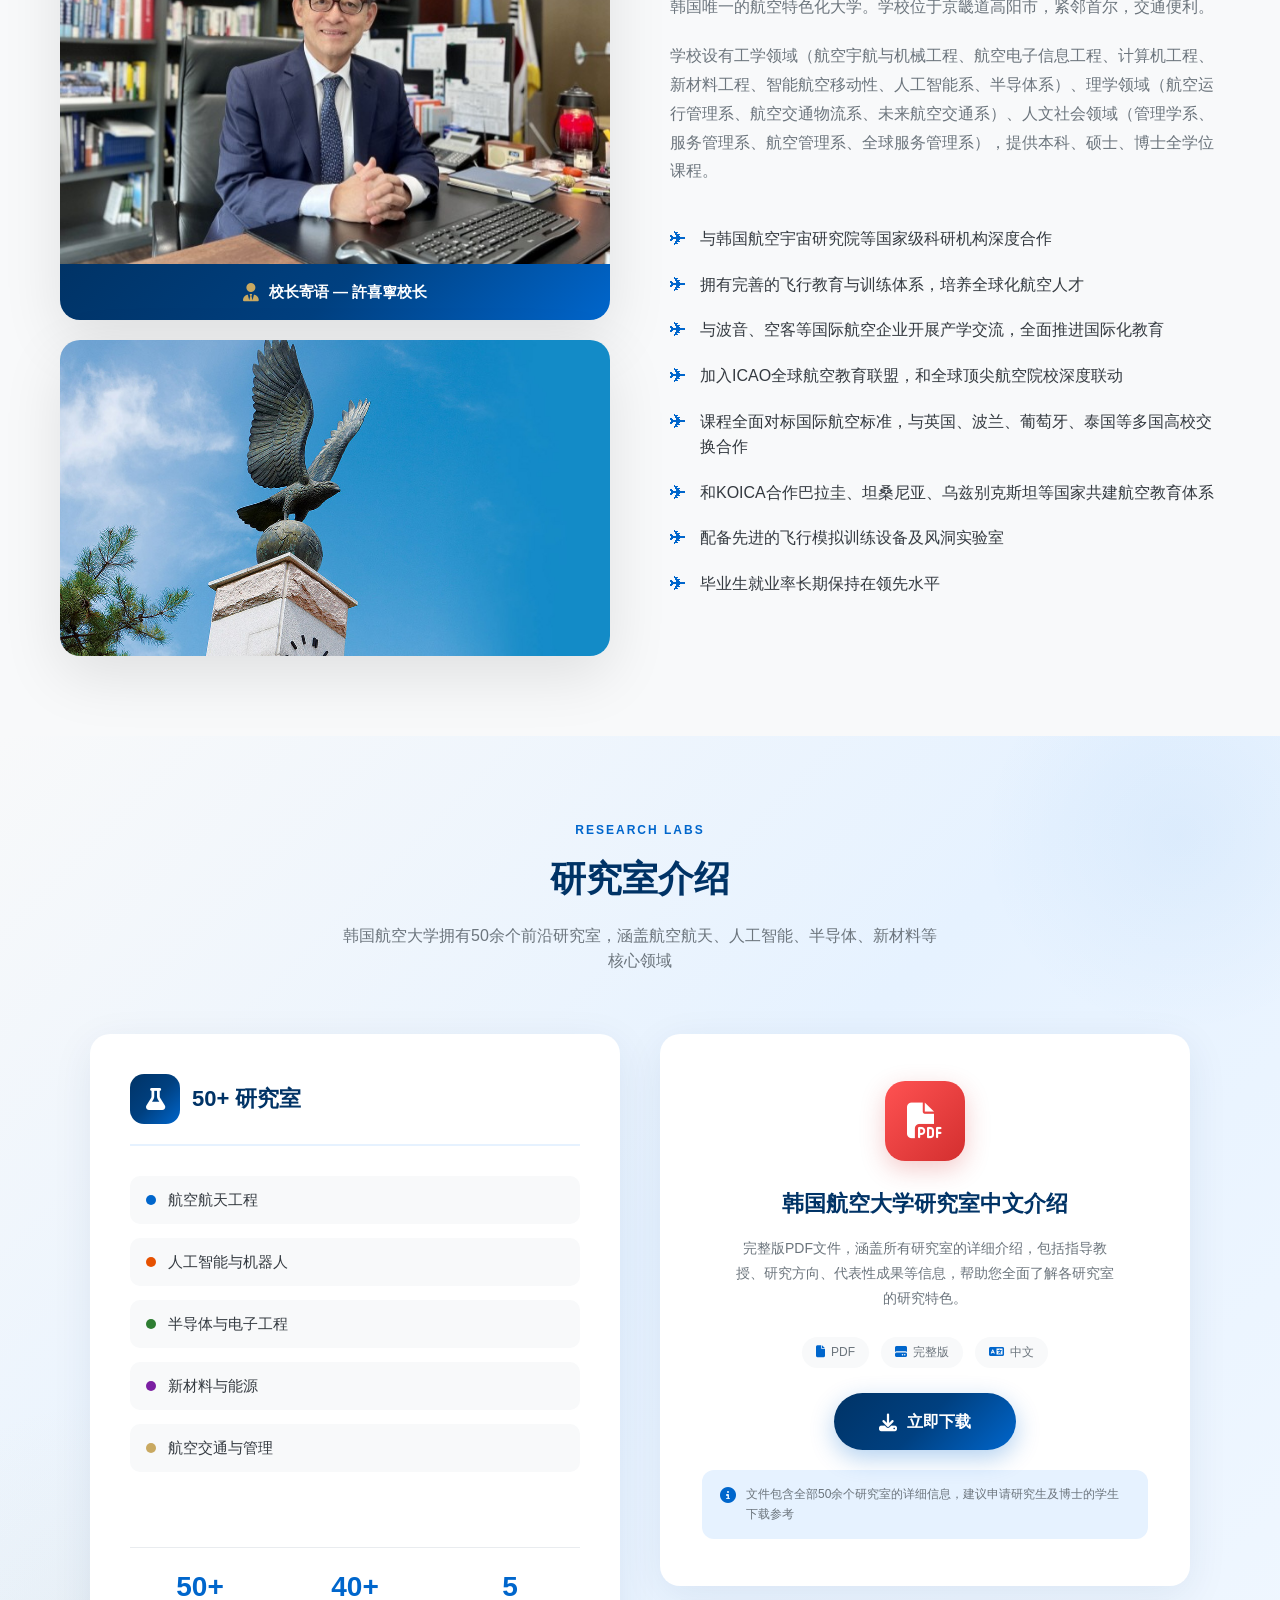
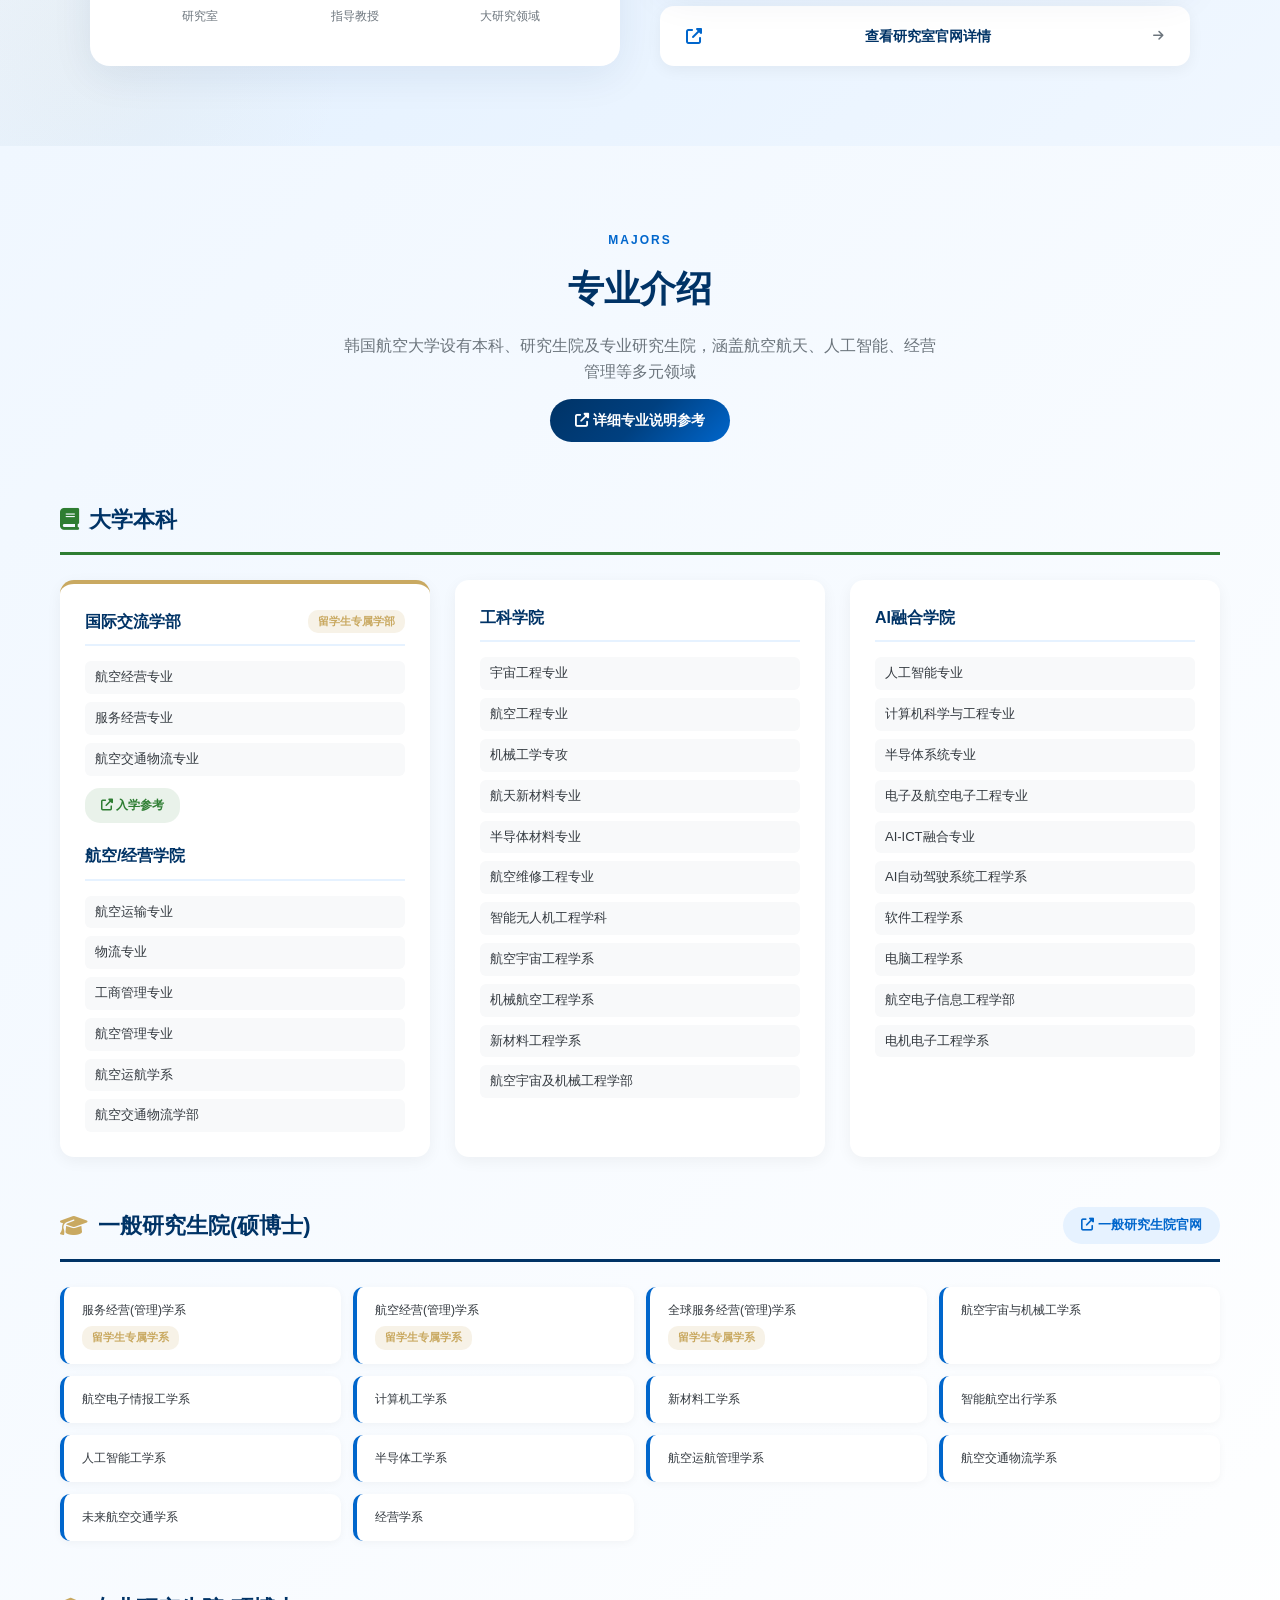
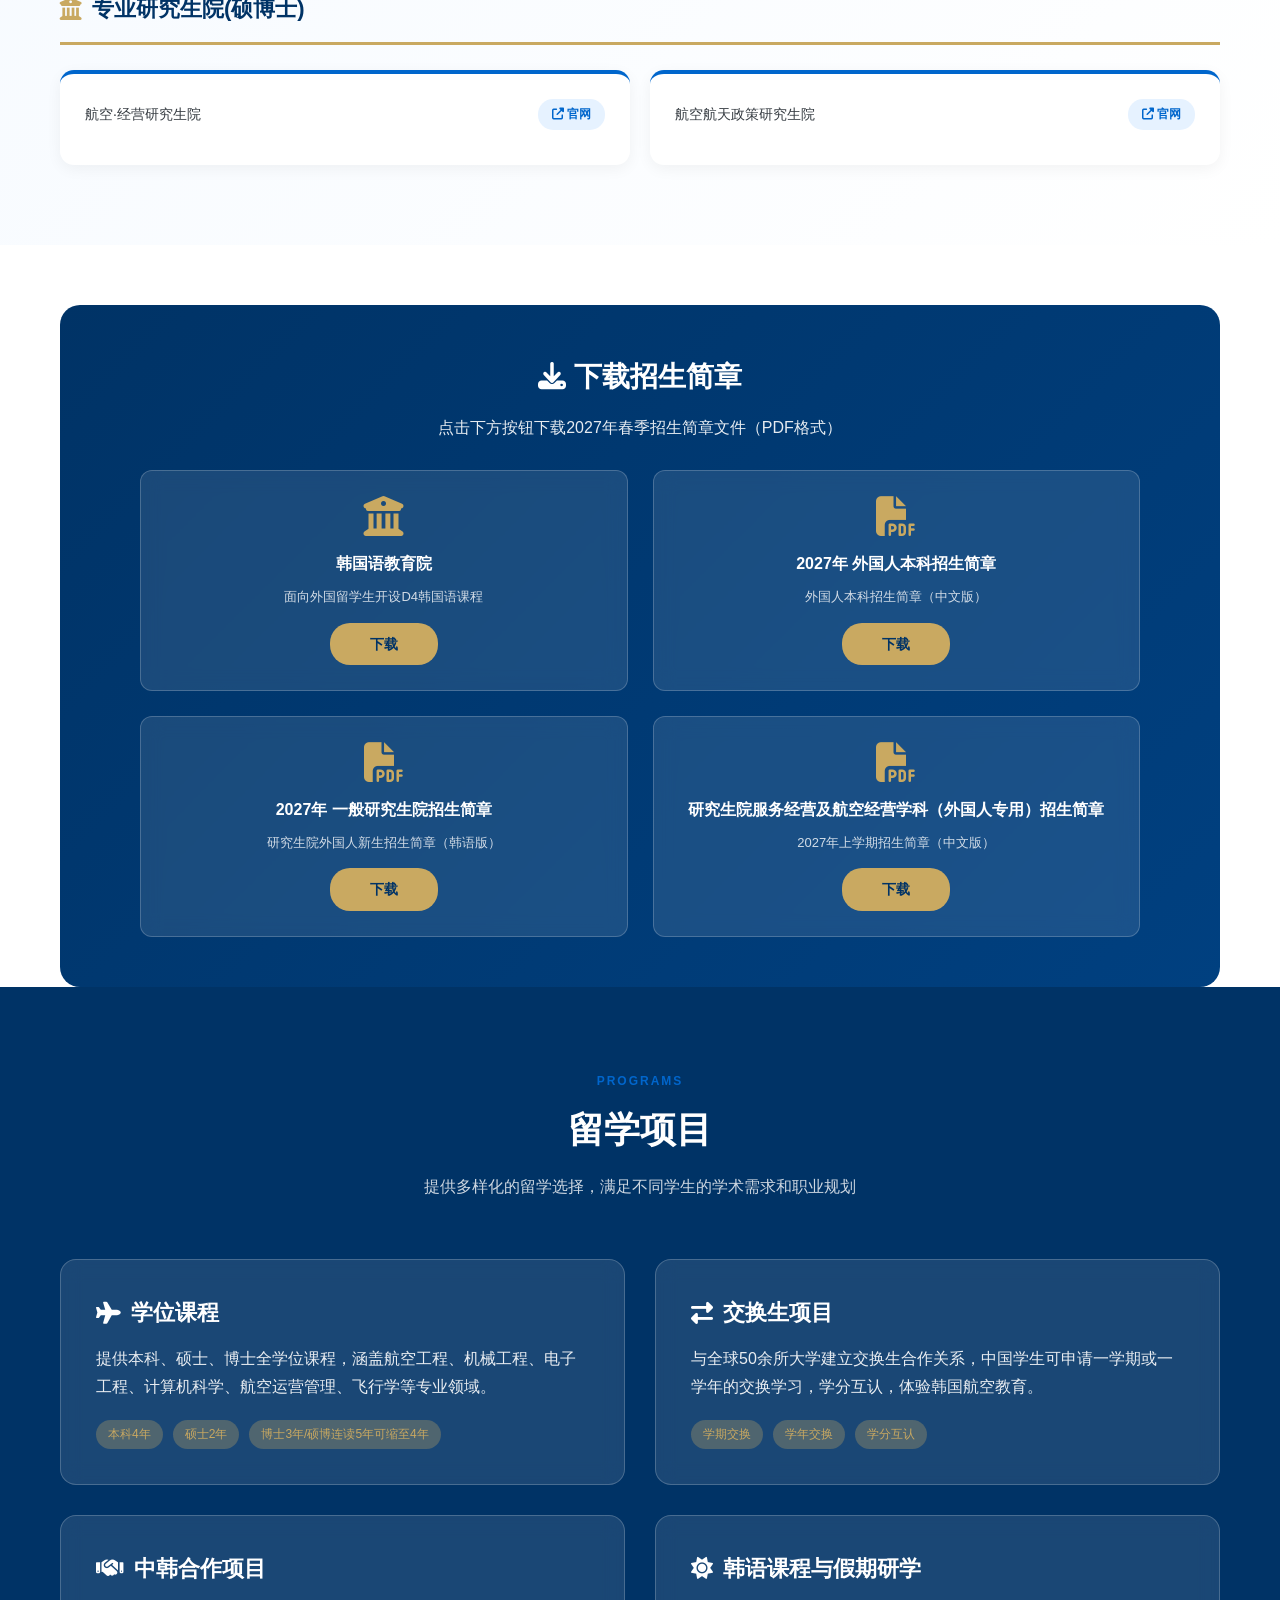
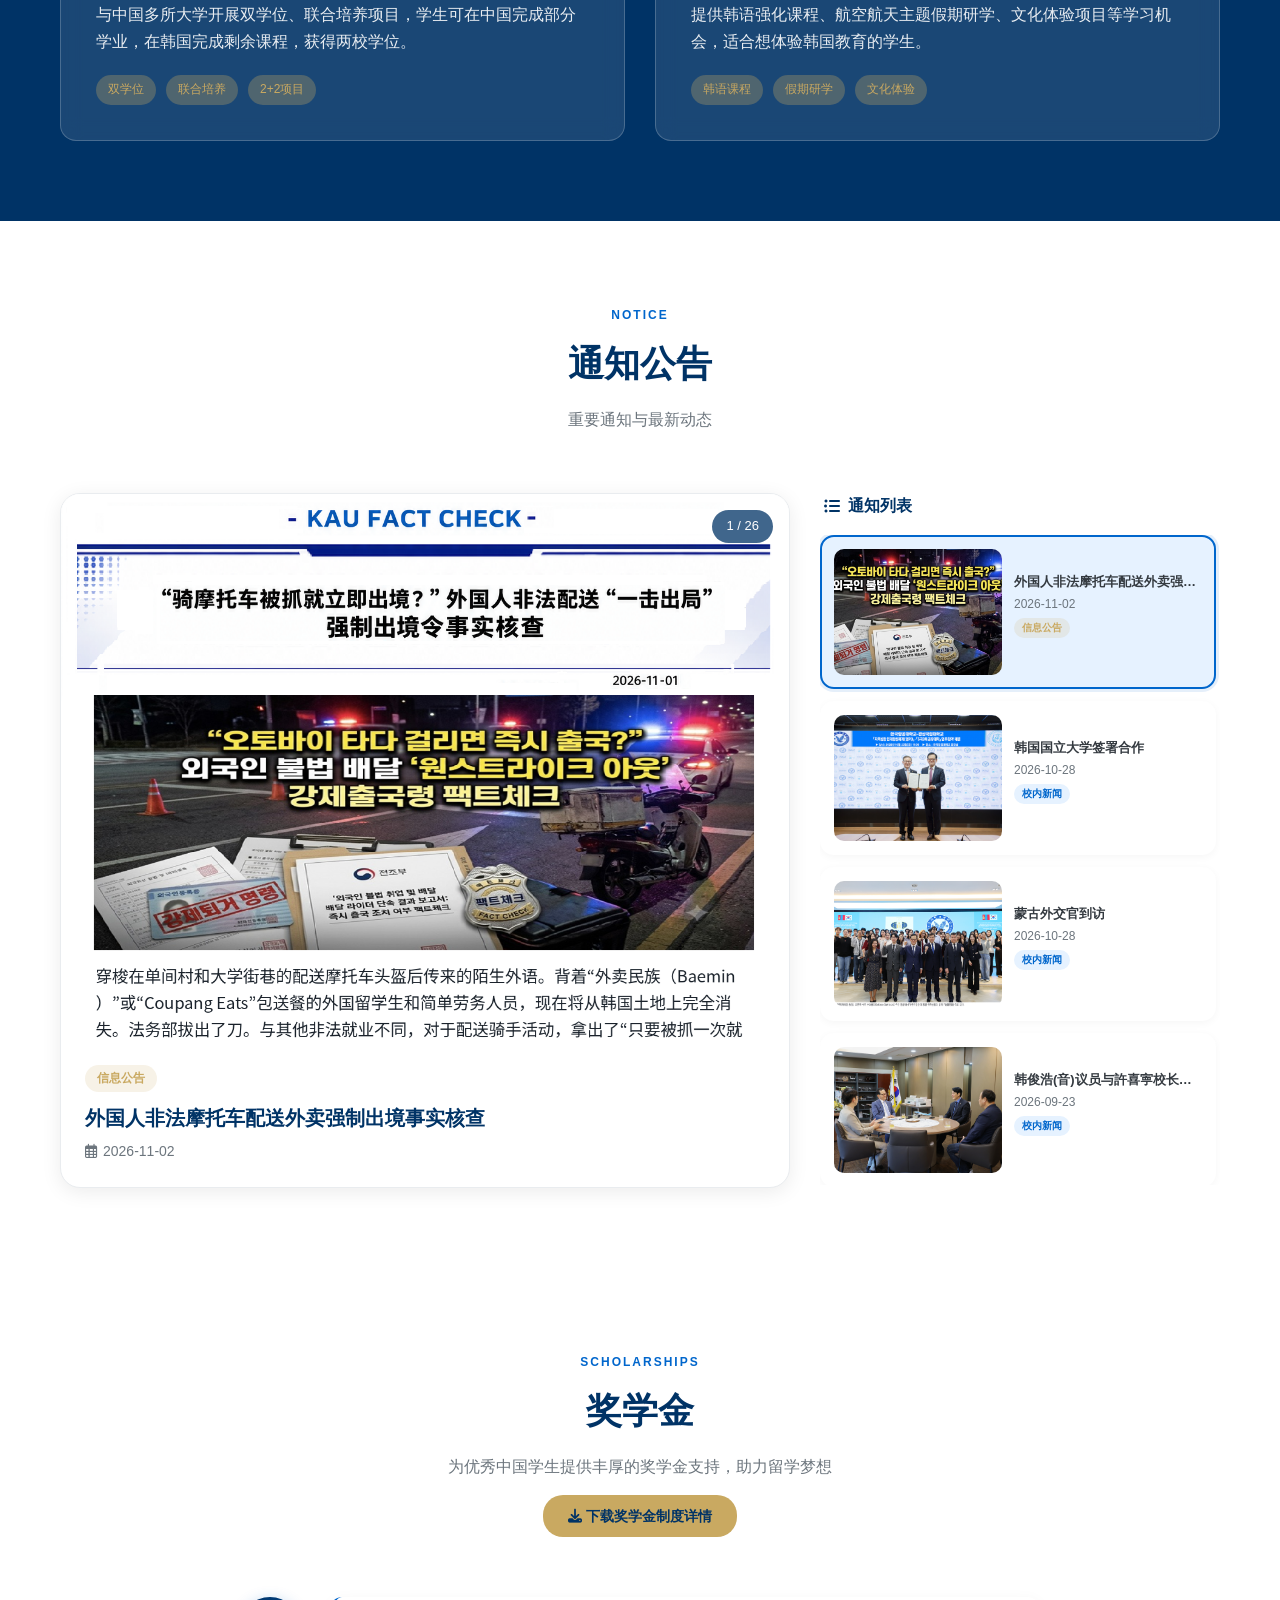
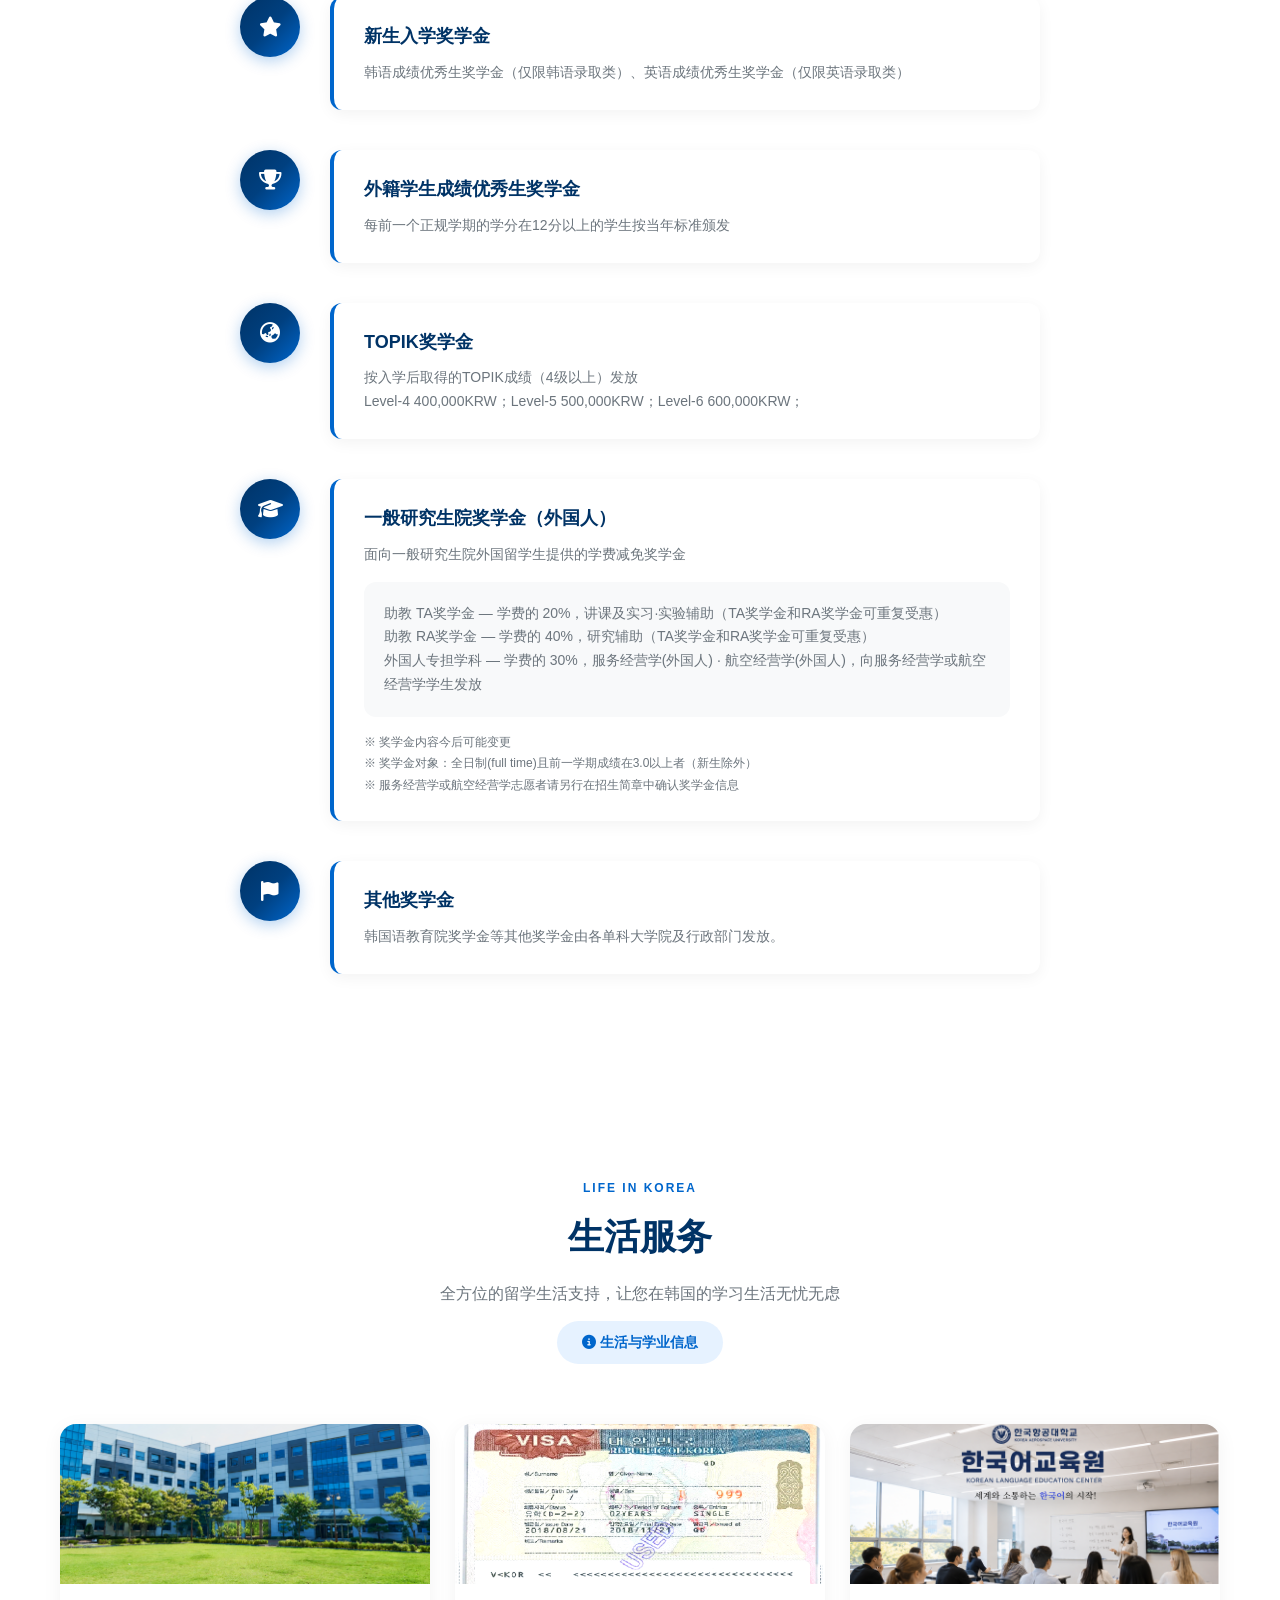
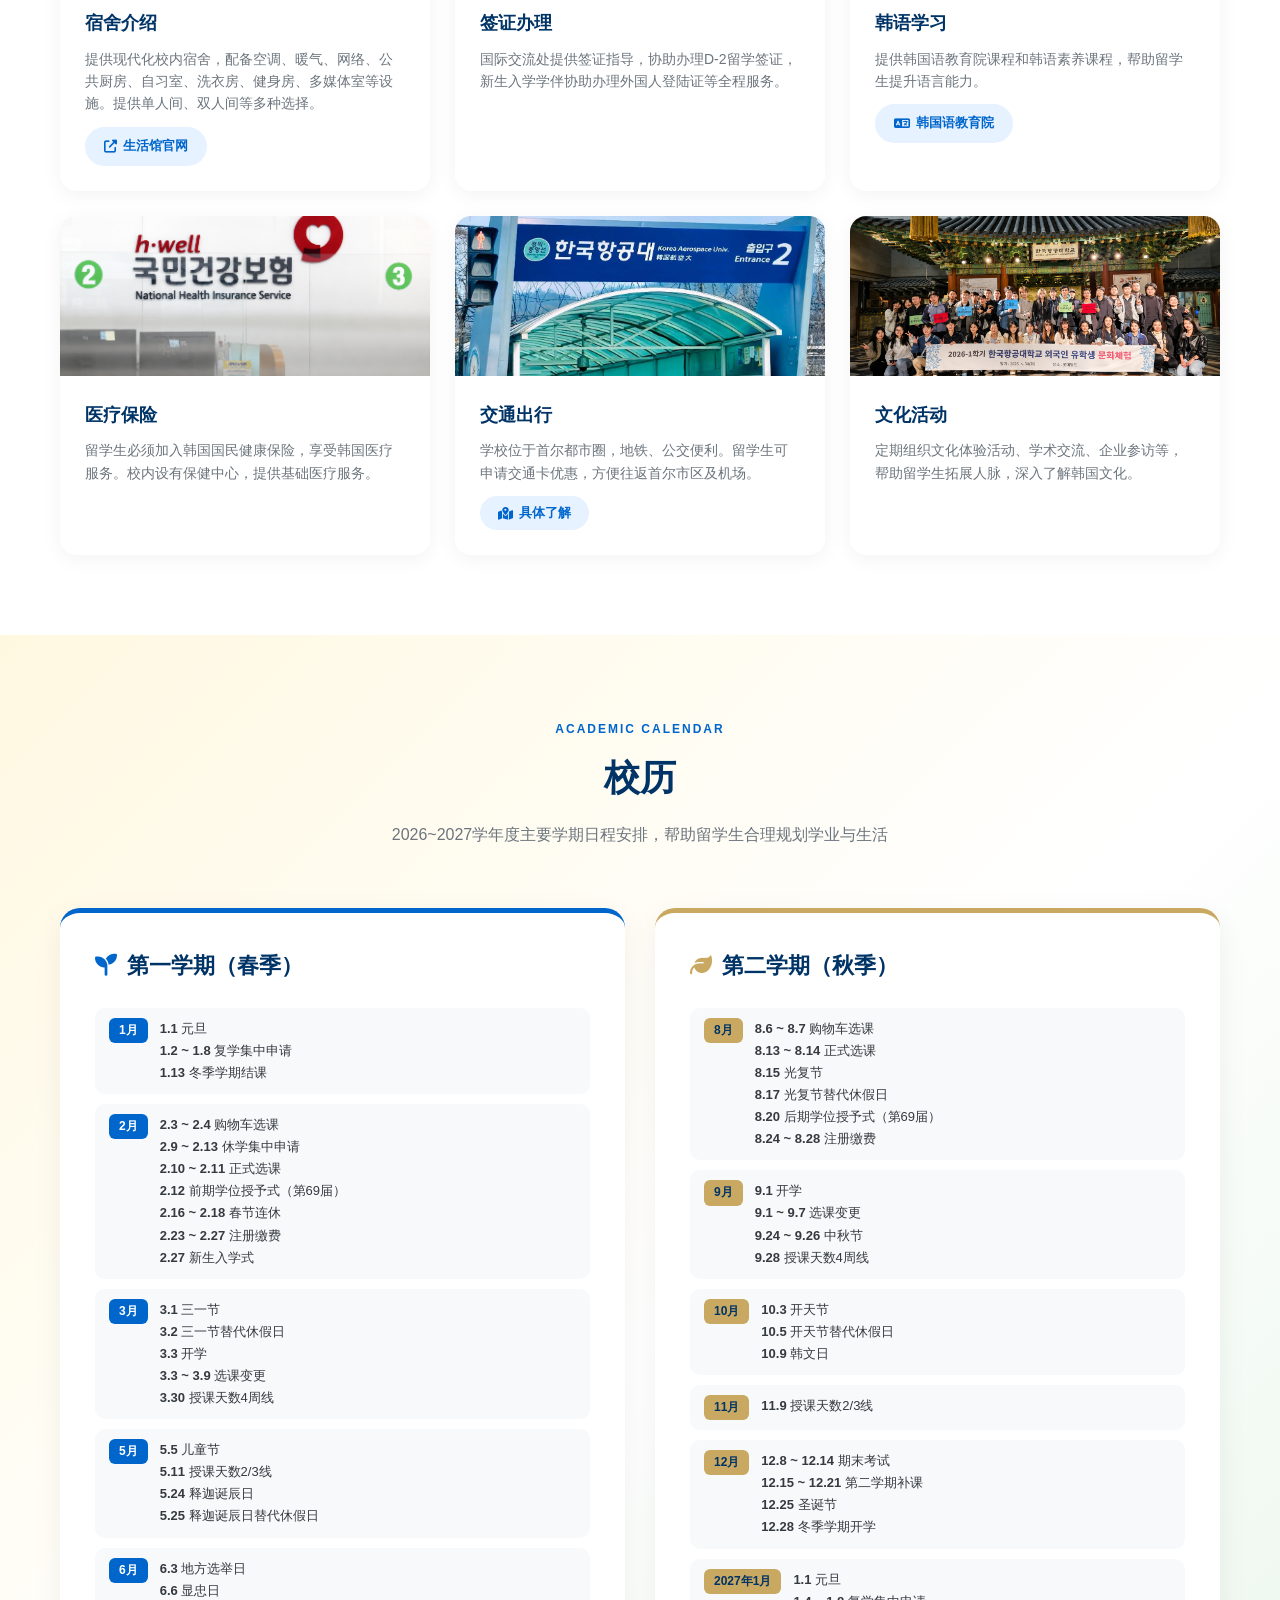
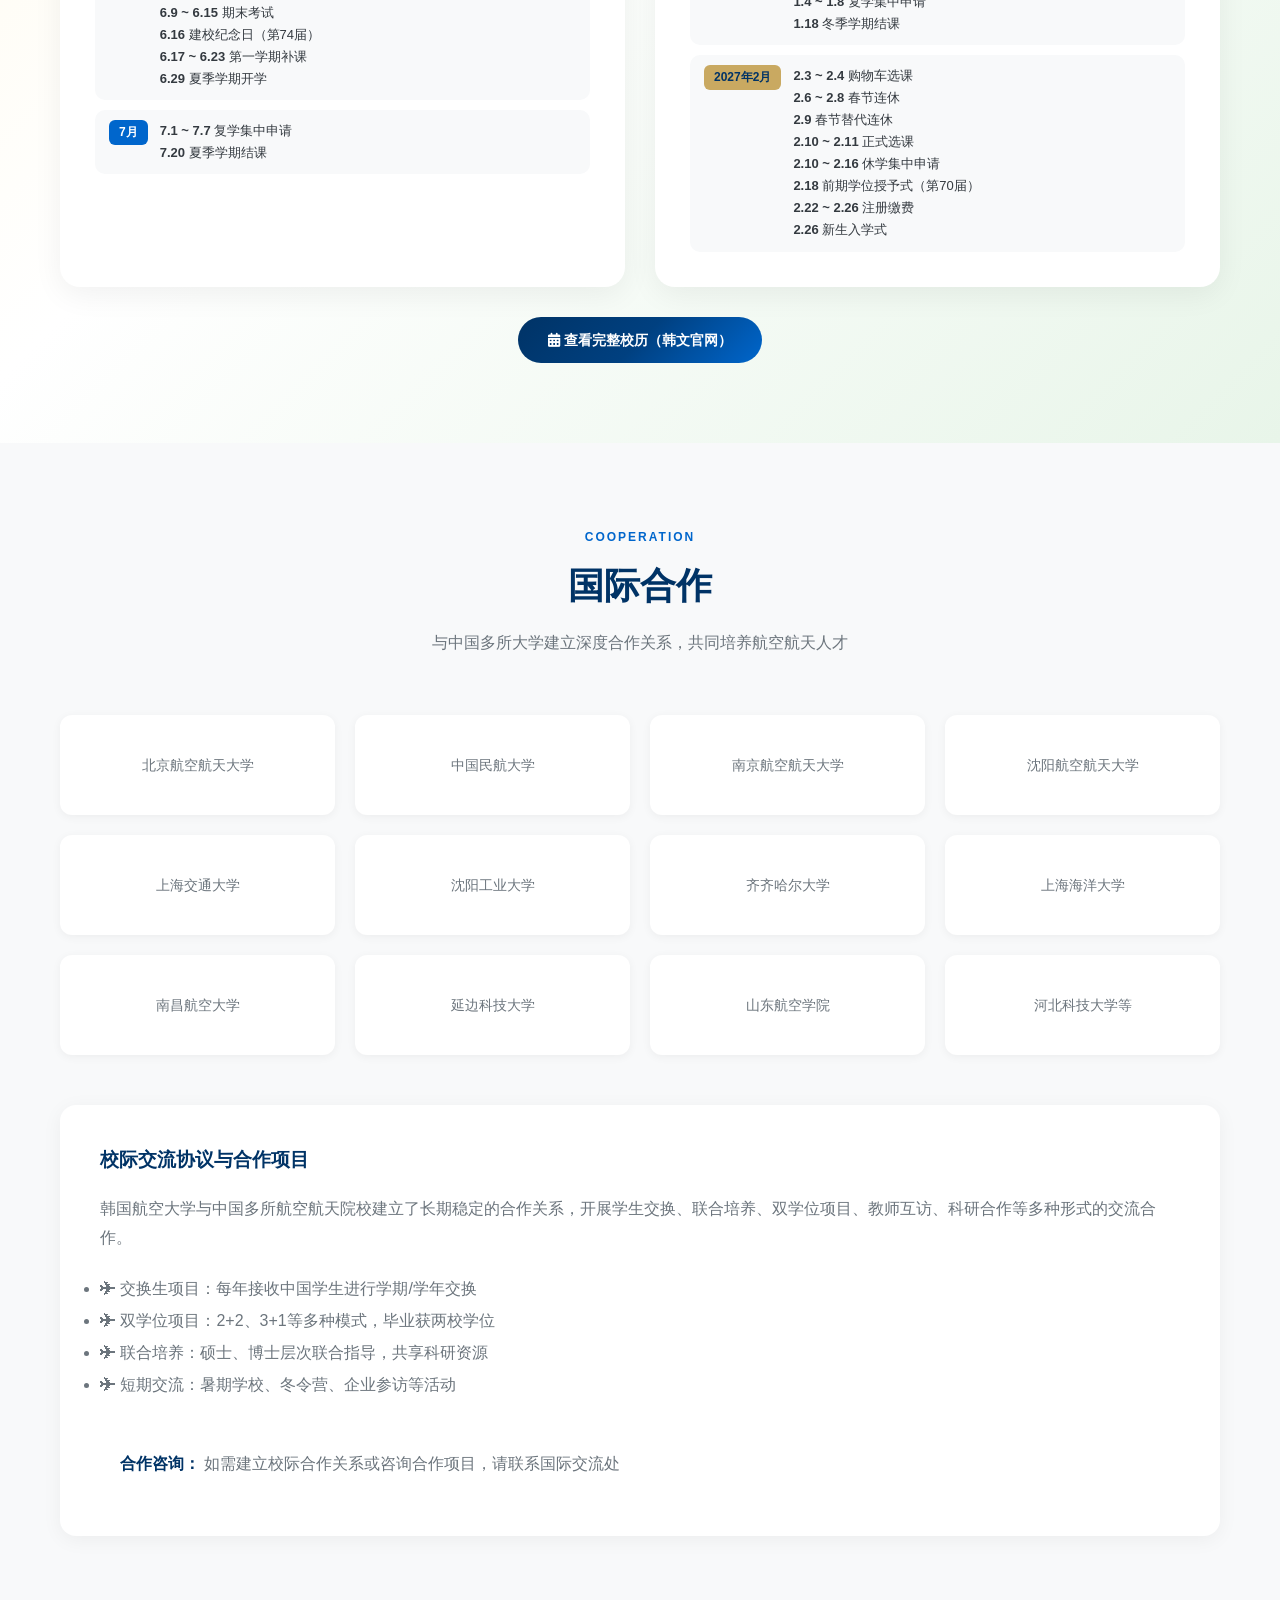
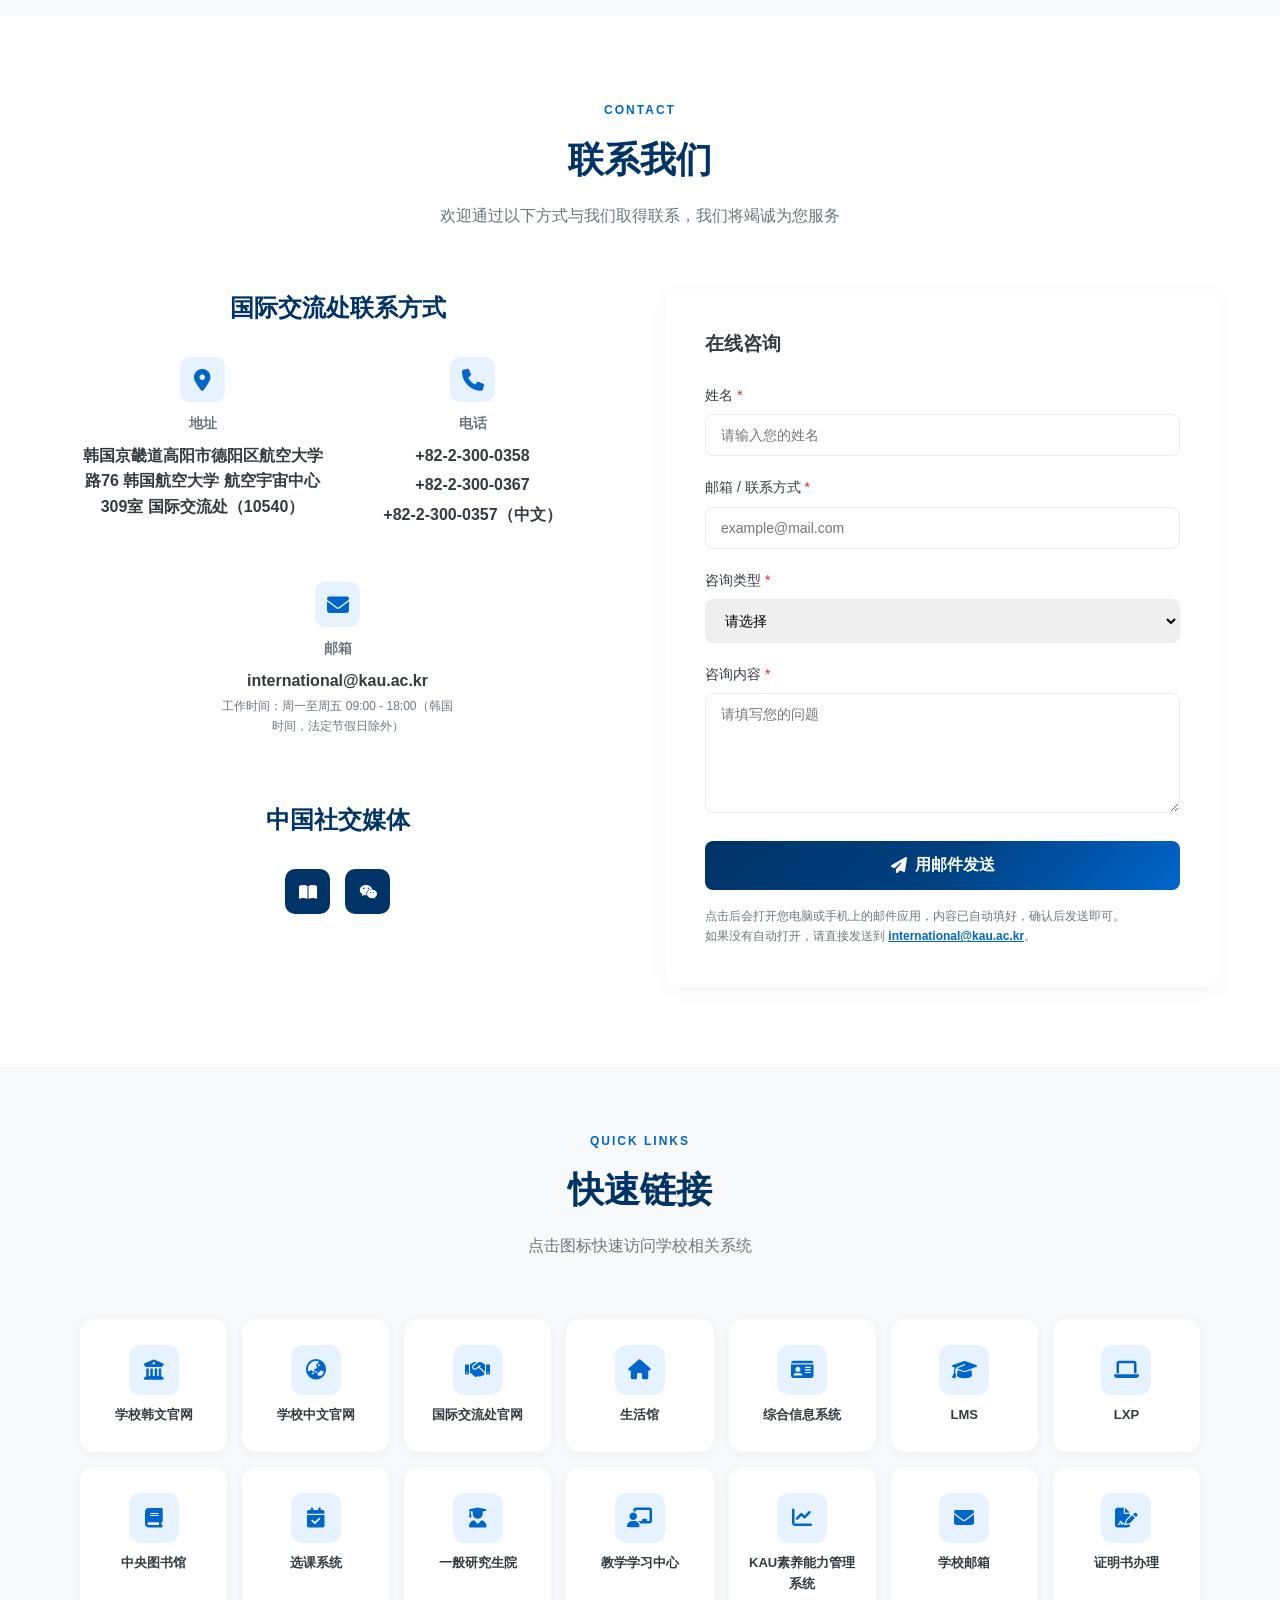
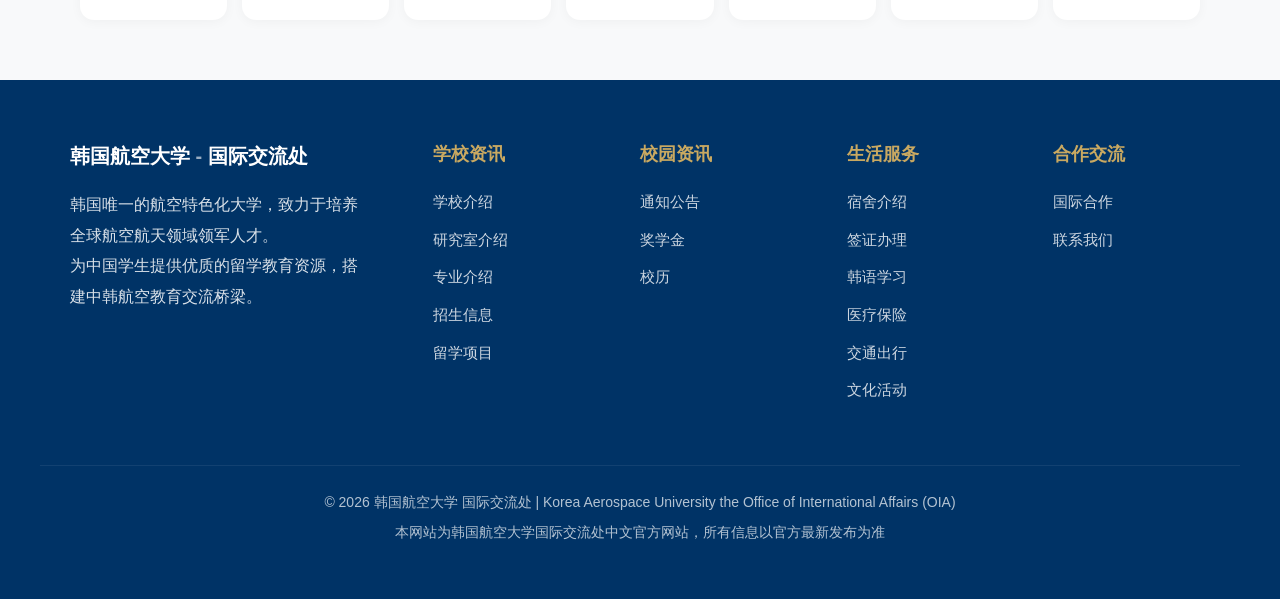
==== commit d91489b9: "Update index.html" ====
--- a/index.html
+++ b/index.html
@@ -445,7 +445,7 @@
 
             <div class="download-card">
                 <i class="fas fa-file-pdf"></i>
-                <h4>服务经营及航空经营学科（外国人专用）招生简章</h4>
+                <h4>研究生院服务经营及航空经营学科（外国人专用）招生简章</h4>
                 <p>2027年上学期招生简章（中文版）</p>
                 <a href="documents/2027한년도 전기 외국인전담학과 모집요강.pdf" class="download-btn" download>
                     下载
